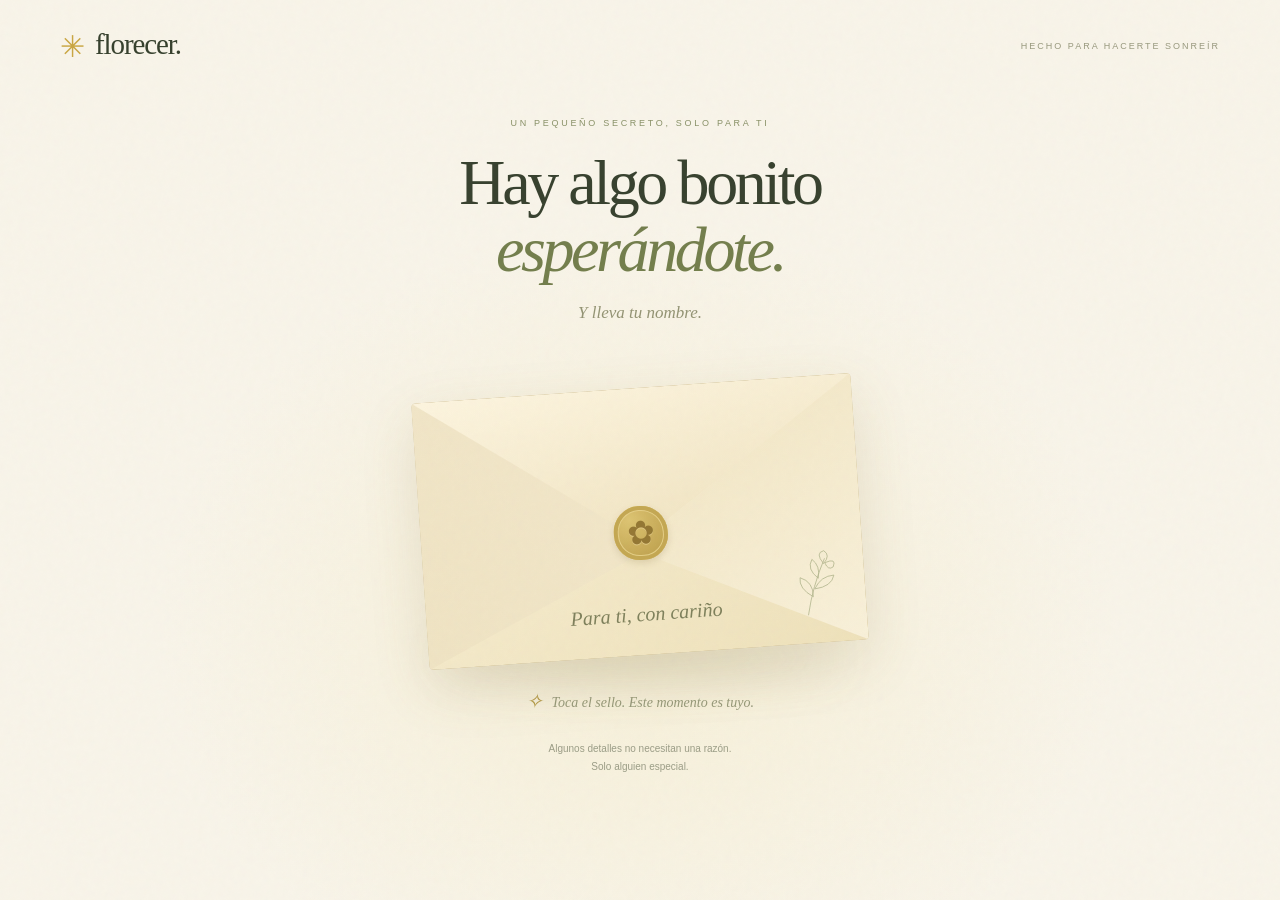
==== regalo-ejemplo.html @ d20fc28a "Add interactive 3D yellow flower gifts and standalone gift editor" ====
<!DOCTYPE html>
<html lang="es">
<head>
<meta charset="utf-8"><meta name="viewport" content="width=device-width,initial-scale=1"><meta name="theme-color" content="#f8f4e9">
<meta name="description" content="Un ramo de flores amarillas que guarda palabras para ti.">
<title>Un jardín solo para ti · florecer.</title>
<style>:root{--paper:#f8f4e9;--ink:#37412e;--muted:#7c816a;--olive:#737e4c;--line:#dedfca;--gold:#d2ad4f;--serif:Georgia,'Times New Roman',serif}*{box-sizing:border-box}body{margin:0;color:var(--ink);background:var(--paper);font-family:'Segoe UI',Arial,sans-serif;-webkit-font-smoothing:antialiased;overflow-x:clip}button,input,textarea{font:inherit}button{cursor:pointer;color:inherit}button:focus-visible,canvas:focus-visible{outline:2px solid #a88324;outline-offset:6px}button{touch-action:manipulation}button:disabled{cursor:default}[hidden]{display:none!important}::selection{background:#f1d995}body::before{content:"";position:fixed;inset:0;opacity:.13;pointer-events:none;z-index:6;background-image:url("data:image/svg+xml,%3Csvg viewBox='0 0 180 180' xmlns='http://www.w3.org/2000/svg'%3E%3Cfilter id='n'%3E%3CfeTurbulence type='fractalNoise' baseFrequency='.72' numOctaves='3' stitchTiles='stitch'/%3E%3C/filter%3E%3Cpath fill='%23998e62' filter='url(%23n)' opacity='.2' d='M0 0h180v180H0z'/%3E%3C/svg%3E")}.brand-bar{height:92px;max-width:1400px;padding:0 60px;margin:auto;display:flex;justify-content:space-between;align-items:center;position:relative;z-index:8}.brand{font:29px var(--serif);letter-spacing:-1.1px}.brand>span{color:#c9a643;display:inline-block;font-size:30px;vertical-align:-3px;margin-right:5px}.brand-note{font-size:9px;color:#98997e;letter-spacing:2px}.eyebrow{font-size:9px;letter-spacing:2.7px;color:#899167;font-weight:500;margin:0 0 22px}h1{font:normal clamp(48px,5.7vw,77px)/1.04 var(--serif);letter-spacing:-3.4px;margin:0}h1 em{color:var(--olive);font-weight:400}button{transition:background .2s,transform .2s}.primary{border:1px solid #485739;border-radius:4px;background:#485739;color:#fffbed;padding:16px 24px;font-size:12px;display:inline-flex;align-items:center;justify-content:center;gap:28px;min-height:49px}.primary:hover{background:#5d6b45;transform:translateY(-2px)}.primary span{font-size:20px}.welcome{min-height:calc(100svh - 92px);text-align:center;padding:26px 24px 30px;display:flex;align-items:center;flex-direction:column;background:radial-gradient(ellipse at 50% 66%,#f2e5b050,transparent 53%)}.intro-copy{position:relative;z-index:2}.welcome h1{font-size:clamp(47px,5vw,67px)}.welcome-name{font:italic 17px var(--serif);color:#939373;margin:20px 0 0;overflow-wrap:anywhere}.envelope-scene{width:min(440px,84vw);height:292px;position:relative;perspective:1400px;margin-top:40px;flex:none}.envelope{border:0;padding:0;position:absolute;inset:25px 0 0;display:block;background:transparent;text-align:center;transform:rotate(-4deg);transition:transform .9s;isolation:isolate}.envelope:hover{transform:rotate(-2deg) translateY(-5px)}.envelope-back,.envelope-front,.envelope-fold-left,.envelope-fold-right,.envelope-flap{position:absolute;inset:0;border-radius:4px;display:block}.envelope-back{background:#d9c99f;border:1px solid #d5c59c;box-shadow:0 20px 55px #7d6e3626}.envelope-front{background:linear-gradient(145deg,#f8efd5,#eee1ba);clip-path:polygon(0 0,50% 53%,100% 0,100% 100%,0 100%);z-index:4}.envelope-fold-left{background:linear-gradient(45deg,#efe3c3,#f3e8cd);clip-path:polygon(0 0,55% 58%,0 100%);z-index:5}.envelope-fold-right{background:linear-gradient(145deg,#eee0b9,#f8f0d9);clip-path:polygon(100% 0,45% 58%,100% 100%);z-index:5}.envelope-flap{background:linear-gradient(170deg,#fcf4de,#e8d8ae);clip-path:polygon(0 0,100% 0,50% 57%);transform-origin:top;transition:transform 1s cubic-bezier(.4,0,.2,1),filter 1s;z-index:7;backface-visibility:visible;filter:drop-shadow(0 3px 1px #72653f24)}.wax-seal{position:absolute;left:calc(50% - 27px);top:calc(53% - 24px);width:54px;height:54px;border-radius:48% 50% 46% 48%;background:radial-gradient(circle at 30% 25%,#ddc472,#b89945);box-shadow:0 3px 7px #816f3c33,inset 0 0 0 4px #c4a752,inset 0 0 0 5px #e4ce85;display:grid;place-items:center;z-index:8;transition:opacity .35s,transform .6s}.wax-seal span{font-size:33px;color:#947733;text-shadow:0 1px #e0c883}.envelope-to{position:absolute;bottom:29px;left:30px;right:30px;font:italic 20px var(--serif);color:#7e805b;z-index:6;overflow-wrap:anywhere}.envelope-sprig{position:absolute;bottom:21px;right:24px;width:53px;transform:rotate(14deg);z-index:6;opacity:.55;pointer-events:none}.envelope-letter{position:absolute;top:12px;left:7%;width:86%;height:90%;background:#fffdf4;box-shadow:0 0 8px #66532f13;border:1px solid #e6debc;padding:28px 15px;display:flex;flex-direction:column;align-items:center;justify-content:center;z-index:2;transition:transform 1.1s .45s cubic-bezier(.3,.1,.2,1)}.letter-sprig{font-size:28px;color:#ccb457;margin-bottom:12px}.letter-teaser{font:italic 23px/1.3 var(--serif);color:#77834e}.letter-teaser-sign{font-size:10px;letter-spacing:.8px;color:#9c9a7d;margin-top:14px}.envelope-shadow{position:absolute;bottom:-20px;left:5%;width:90%;height:35px;background:#8b76452b;filter:blur(24px);border-radius:50%}.envelope-instruction{font:italic 14px var(--serif);color:#979a7a;margin-top:34px}.tiny-star{color:#b39842;font-size:20px;vertical-align:-1px;margin-right:5px}.welcome-foot{font-size:10px;line-height:1.8;color:#9b9d86;margin:27px 0 0}.envelope-scene.is-open .envelope{transform:rotate(0) translateY(24px);cursor:default}.envelope-scene.is-open .envelope-flap{transform:rotateX(180deg);filter:brightness(.97);z-index:1}.envelope-scene.is-open .wax-seal{opacity:0;transform:scale(1.4) rotate(25deg)}.envelope-scene.is-open .envelope-letter{transform:translateY(-125px)}.envelope-scene.is-open .envelope-to{opacity:.65}.reveal-button{margin-top:34px;animation:arrive .6s both}.welcome.leaving{animation:leave .7s both;pointer-events:none}.garden{max-width:1360px;padding:18px 60px 0;margin:auto;animation:arrive 1.2s both}.garden-heading{display:flex;align-items:flex-end;justify-content:space-between;gap:25px}.garden-heading h1{font-size:clamp(46px,4.4vw,64px)}.garden-heading .eyebrow{margin-bottom:17px}.garden-subtitle{font:italic 16px/1.7 var(--serif);color:#8e9376;max-width:250px;margin:0 35px 5px 0}.garden-layout{display:grid;grid-template-columns:1.2fr 1fr;align-items:center;gap:42px;margin-top:2px}.bouquet-panel{position:relative;min-width:0}.scene{position:relative;width:100%;height:590px;margin-top:-6px}.scene canvas{width:100%;height:100%;display:block;cursor:grab;touch-action:pan-y;position:relative;z-index:2}.scene canvas:active{cursor:grabbing}.scene-aura{position:absolute;inset:8% -10% 22%;background:radial-gradient(ellipse,#f1df9950,transparent 69%);pointer-events:none}.scene-spark{position:absolute;color:#c0ae66;pointer-events:none;font-size:23px}.spark-a{left:4%;top:28%}.spark-b{right:4%;top:65%;font-size:17px}.scene-controls{display:flex;justify-content:center;align-items:center;gap:14px;position:relative;z-index:3;margin-top:-24px}.scene-controls button{background:#f9f7ed;border:1px solid #dcdfcc;border-radius:50%;width:36px;height:36px;font:19px var(--serif)}.scene-controls button:hover{background:#eee8cf}.scene-controls span{font-size:10px;letter-spacing:.3px;color:#7b8566}.flower-picker{display:flex;justify-content:center;gap:8px;margin:22px 0 0;flex-wrap:wrap}.flower-choice{width:34px;height:34px;background:transparent;border:1px solid #d7daca;border-radius:50%;font:italic 13px var(--serif);position:relative}.flower-choice:hover,.flower-choice.selected{background:#e5d690;border-color:#bda24c;color:#4d5533;transform:translateY(-3px)}.flower-choice.found::after{content:"";position:absolute;bottom:-6px;left:calc(50% - 2px);width:4px;height:4px;background:#95a26b;border-radius:50%}.picker-caption{text-align:center;color:#92977d;font-size:10px;margin:17px 0 0;min-height:14px}.message-column{max-width:475px;padding-top:16px;position:relative}.message-card{background:#fffdf5;border:1px solid #e3dfc9;border-radius:2px;padding:37px 36px 27px;box-shadow:0 16px 45px #7b704b09;position:relative;transform:rotate(1deg);min-height:360px}.message-card::before{content:"";position:absolute;width:82px;height:23px;left:calc(50% - 41px);top:-12px;transform:rotate(-5deg);background:#e8dca48a}.message-card.changing{animation:card-in .5s}.card-corner{position:absolute;right:22px;top:21px;color:#c8b96b;font-size:23px}.card-category{font-size:8px;letter-spacing:1.8px;color:#9b9c79;margin:0 23px 22px 0}.message-card h2{font:normal 35px/1.15 var(--serif);letter-spacing:-1.2px;margin:0 0 24px;color:#657347;overflow-wrap:anywhere}.card-message{font:16px/1.85 var(--serif);color:#74785f;white-space:pre-wrap;overflow-wrap:anywhere;margin:0}.card-signature{font:italic 21px var(--serif);color:#89935d;margin:23px 0 0;overflow-wrap:anywhere}.card-bottom{display:flex;align-items:center;gap:11px;border-top:1px solid #e8e6d5;padding-top:17px;margin-top:24px;font-size:9px;letter-spacing:.3px;color:#999c81}.mini-flower{font-size:24px;color:#c4a952}.letter-link{border:0;border-bottom:1px solid #c4c9b0;background:transparent;color:#859071;padding:5px 0;font-size:10px;margin-top:22px}.completion{display:flex;gap:14px;align-items:center;margin-top:23px;color:#8c956d;animation:arrive .6s}.completion>span{font:36px var(--serif);color:#c4ac65}.completion p{font:italic 16px/1.5 var(--serif);margin:0}.completion strong{font-weight:400}.garden-footer{margin-top:40px;border-top:1px solid var(--line);padding:24px 0;display:flex;justify-content:space-between;gap:18px;font-size:10px;color:#92977c}.garden-footer button{padding:0;border:0;background:transparent;font-size:10px;color:#808c69}.scene-fallback{position:absolute;inset:0;display:flex;align-items:center;justify-content:center;flex-direction:column;text-align:center;color:#859066;gap:20px;font:italic 19px/1.6 var(--serif)}.scene-fallback>span{font-size:65px;letter-spacing:-15px}.petal-layer{position:fixed;inset:0;pointer-events:none;z-index:20;overflow:hidden}.falling-petal{position:absolute;left:var(--x);top:-30px;width:var(--s);height:calc(var(--s)*1.7);background:var(--color);border-radius:65% 15% 60% 20%;animation:fall var(--t) var(--delay) linear both}.no-js{background:#efe0a5;padding:20px;text-align:center}
@keyframes arrive{from{opacity:0;transform:translateY(18px)}to{opacity:1;transform:translateY(0)}}@keyframes leave{to{opacity:0;transform:translateY(-25px)}}@keyframes card-in{from{opacity:.4;transform:rotate(-1deg) translateY(8px)}to{opacity:1;transform:rotate(1deg)}}@keyframes fall{0%{opacity:0;transform:translate(0,-30px) rotate(0)}10%{opacity:.8}90%{opacity:.7}100%{opacity:0;transform:translate(var(--dx),110vh) rotate(630deg)}}
@media(min-width:1500px){.garden{padding-top:36px}.scene{height:660px}.welcome{padding-top:55px}.envelope-scene{margin-top:55px}}
@media(max-width:1000px){.brand-bar{padding:0 32px}.garden{padding:20px 32px 0}.garden-layout{gap:20px;grid-template-columns:1.1fr 1fr}.message-card{padding:31px 25px 24px}.scene{height:540px}.garden-subtitle{margin-right:0}.message-card h2{font-size:31px}.scene-controls{gap:8px}.scene-controls span{font-size:9px}}
@media(max-width:760px){.brand-bar{height:78px;padding:0 24px}.brand{font-size:26px}.brand-note{font-size:7px;letter-spacing:1.5px;max-width:100px;text-align:right;line-height:1.8}.welcome{padding:31px 20px 26px;min-height:calc(100svh - 78px)}.welcome h1{font-size:53px;letter-spacing:-2.7px}.welcome .eyebrow{font-size:8px;letter-spacing:1.7px}.welcome-name{font-size:16px}.envelope-scene{margin-top:44px;height:240px;width:min(380px,86vw)}.envelope-letter{padding:15px 12px}.letter-teaser{font-size:21px}.envelope-to{font-size:17px;bottom:24px}.envelope-sprig{width:42px;right:16px}.envelope-scene.is-open .envelope-letter{transform:translateY(-105px)}.welcome-foot{font-size:9px}.envelope-instruction{font-size:12px}.garden{padding:16px 21px 0}.garden-heading{display:block;text-align:center}.garden-heading h1{font-size:49px;letter-spacing:-2.5px}.garden-heading .eyebrow{font-size:8px;letter-spacing:2px;margin-bottom:16px}.garden-subtitle{font-size:13px;line-height:1.7;max-width:none;margin:17px 0 0}.garden-layout{display:flex;flex-direction:column;gap:31px}.bouquet-panel{width:100%;max-width:560px}.scene{height:500px;margin-top:-7px}.scene-controls{margin-top:-25px;gap:10px}.scene-controls span{font-size:9px}.scene-controls button{width:34px;height:34px}.flower-picker{gap:7px;margin-top:18px}.flower-choice{width:32px;height:32px}.picker-caption{font-size:9px}.message-column{padding-top:0;width:100%;max-width:500px}.message-card{min-height:0;padding:33px 27px 25px}.message-card h2{font-size:32px}.card-message{font-size:16px;line-height:1.8}.card-category{font-size:8px}.letter-link{font-size:11px}.garden-footer{margin-top:35px;flex-direction:column;align-items:center;font-size:9px;line-height:1.7;text-align:center;gap:14px}.garden-footer button{font-size:10px}.envelope-scene{flex-shrink:0}}
@media(max-width:380px){.welcome h1{font-size:45px}.envelope-scene{height:215px}.envelope-to{font-size:15px}.letter-teaser{font-size:18px}.scene{height:440px}.scene-controls{gap:6px}.scene-controls span{font-size:8px}.flower-picker{gap:5px}.flower-choice{width:29px;height:29px}.message-card{padding:31px 23px 24px}.brand-note{max-width:85px}}
.eyebrow{overflow-wrap:anywhere}.brand-bar,.garden,.welcome{overflow-x:clip}.welcome-name{transition:opacity .35s}.welcome:has(.envelope-scene.is-open) .welcome-name{opacity:0}
@media(max-width:760px){.garden-heading h1{font-size:clamp(34px,9.5vw,49px)}.welcome h1{font-size:clamp(44px,12vw,53px)}}
@media(prefers-reduced-motion:reduce){*,*::before,*::after{animation-duration:.01ms!important;animation-delay:0ms!important;transition-duration:.01ms!important;transition-delay:0ms!important;scroll-behavior:auto!important}.falling-petal{display:none}}
</style>
</head>
<body>
<noscript><p class="no-js">Este regalo necesita JavaScript para abrir su carta y sus flores. Ábrelo en tu navegador.</p></noscript>
<header class="brand-bar"><span class="brand"><span aria-hidden="true">✳</span> florecer.</span><span class="brand-note">HECHO PARA HACERTE SONREÍR</span></header>
<main>
  <section id="welcome" class="welcome" aria-labelledby="welcomeTitle">
    <div class="intro-copy"><p class="eyebrow">UN PEQUEÑO SECRETO, SOLO PARA TI</p><h1 id="welcomeTitle">Hay algo bonito<br><em>esperándote.</em></h1><p id="welcomeName" class="welcome-name">Y lleva tu nombre.</p></div>
    <div class="envelope-scene" id="envelopeScene">
      <div class="envelope-shadow"></div>
      <button class="envelope" id="openEnvelope" aria-label="Romper el sello y abrir la carta">
        <span class="envelope-back"></span>
        <span class="envelope-letter"><span class="letter-sprig" aria-hidden="true">✳</span><span class="letter-teaser">Hay personas que hacen<br>florecer lo que tocan.</span><span class="letter-teaser-sign">Tú eres una de ellas.</span></span>
        <span class="envelope-front"></span><span class="envelope-fold-left"></span><span class="envelope-fold-right"></span>
        <span class="envelope-flap"></span><span class="wax-seal"><span aria-hidden="true">✿</span></span>
        <span class="envelope-to" id="envelopeTo">Para ti, con cariño</span>
        <svg class="envelope-sprig" viewBox="0 0 100 140" aria-hidden="true"><g fill="none" stroke="#7a8851" stroke-width="1.4"><path d="M49 128Q47 73 60 17M52 92Q22 82 21 61Q47 64 52 92M52 77Q83 67 83 45Q59 51 52 77M55 56Q30 43 37 23Q55 32 55 56"/><path d="M60 27Q40 10 56 3Q71 9 60 27M62 25Q83 11 79 30Q71 39 62 25"/></g></svg>
      </button>
    </div>
    <div class="envelope-instruction" id="envelopeInstruction"><span class="tiny-star">✧</span> Toca el sello. Este momento es tuyo.</div>
    <button class="primary reveal-button" id="revealGarden" hidden>Descubrir mi ramo <span aria-hidden="true">↗</span></button>
    <p class="welcome-foot">Algunos detalles no necesitan una razón.<br>Solo alguien especial.</p>
  </section>
  <section id="garden" class="garden" hidden aria-labelledby="gardenTitle">
    <div class="garden-heading"><div><p class="eyebrow" id="gardenFor">UN JARDÍN SOLO PARA TI</p><h1 id="gardenTitle">Un poquito de sol.<br><em>Mucho cariño.</em></h1></div><p class="garden-subtitle">Ocho flores. Ocho cosas bonitas.<br>Y todas tienen algo que decirte.</p></div>
    <div class="garden-layout">
      <section class="bouquet-panel" aria-label="Tu ramo interactivo">
        <div class="scene-aura"></div><span class="scene-spark spark-a" aria-hidden="true">✧</span><span class="scene-spark spark-b" aria-hidden="true">✧</span>
        <div id="scene" class="scene"><canvas id="bouquetCanvas" tabindex="0" aria-label="Ramo en tres dimensiones. Arrastra para girar. Toca una flor para abrirla. Usa las flechas del teclado para girar y Enter para descubrir una flor."></canvas><div id="sceneFallback" class="scene-fallback" hidden><span aria-hidden="true">🌻 🌷 🌼</span><p>Tu ramo guarda ocho mensajes.<br>Abre cada flor con los botones de abajo.</p></div></div>
        <div class="scene-controls"><button id="rotateLeft" aria-label="Girar ramo a la izquierda">↶</button><span id="sceneHint">Arrastra para girar · toca una flor</span><button id="rotateRight" aria-label="Girar ramo a la derecha">↷</button><button id="resetView" aria-label="Volver a la vista inicial">⟲</button></div>
        <div class="flower-picker" id="flowerPicker" aria-label="Abrir las flores del ramo"></div>
        <p class="picker-caption" id="progressText" aria-live="polite">Cada flor es una pequeña sorpresa.</p>
      </section>
      <aside class="message-column">
        <article class="message-card" id="messageCard"><div class="card-corner" aria-hidden="true">✧</div><p class="card-category" id="cardCategory">ANTES DE QUE ABRAS LAS FLORES…</p><h2 id="cardTitle" tabindex="-1">Qué bonito que existas.</h2><p class="card-message" id="cardMessage"></p><p class="card-signature" id="cardSignature"></p><div class="card-bottom"><span class="mini-flower" id="cardIcon" aria-hidden="true">✿</span><span id="cardFoot">Un ramo que no se marchita.</span></div></article>
        <button class="letter-link" id="readLetter">↗ Volver a mi dedicatoria</button>
        <div id="completion" class="completion" hidden><span aria-hidden="true">♡</span><p>Las encontraste todas.<br><strong>Ahora lleva contigo todo este cariño.</strong></p></div>
      </aside>
    </div>
    <footer class="garden-footer"><span>Las flores se quedan aquí. El cariño va contigo.</span><button id="replayGift">Volver a abrir mi regalo ↗</button></footer>
  </section>
</main>
<div id="petals" class="petal-layer" aria-hidden="true"></div>
<script type="application/json" id="giftConfig">{"name": "", "from": "Con todo mi cariño ♡", "message": "Te regalo estas flores amarillas para recordarte algo sencillo: el mundo es más bonito contigo en él.\n\nOjalá la vida te devuelva, en momentos felices, toda la luz que compartes. Que te sobren los abrazos sinceros y las razones para ilusionarte.\n\nCada flor guarda algo que quiero decirte. Tócalas, ábrelas y quédate un ratito en este pequeño jardín. Es solo tuyo.", "notes": [{"title": "Eres un poquito de sol.", "message": "Hay personas que llegan y hacen que un día cualquiera se sienta especial. Tú tienes esa forma tan bonita de iluminarlo todo, incluso sin darte cuenta."}, {"title": "Mereces cosas bonitas.", "message": "Un amor que te cuide, amistades que te abracen y días que te hagan sonreír. Ojalá nunca te conformes con menos cariño del que mereces."}, {"title": "Florece a tu ritmo.", "message": "No tienes que tener todas las respuestas hoy. Date tiempo, cuídate mucho y recuerda: hasta las flores más bonitas necesitan sus días de lluvia."}, {"title": "Me encanta que seas tú.", "message": "Tu risa, tus ocurrencias, tu manera de mirar el mundo. Hay detalles tuyos que hacen de ti alguien imposible de repetir. No los cambies."}, {"title": "Que te sobren los motivos.", "message": "Para reír hasta que te duela la barriga. Para celebrar una buena noticia. Para volver a empezar. Para sentir que la vida también sabe ser dulce contigo."}, {"title": "Tus sueños también florecerán.", "message": "Ojalá vayas encontrando el camino hacia todo eso que te emociona. Y cuando dudes, recuerda que dentro de ti hay mucho más de lo que a veces alcanzas a ver."}, {"title": "Un abrazo, en forma de flor.", "message": "Para esos días en los que necesitas un poquito de calma: aquí hay alguien que se alegra de que existas. Respira. No tienes que poder con todo a la vez."}, {"title": "Qué bonito coincidir contigo.", "message": "Entre tantas personas y tantos caminos, la vida tuvo el detalle de ponerte en el mío. Estas flores son una pequeña manera de decirte cuánto lo agradezco."}]}</script>
<script id="three-engine">/* Three.js r160.1 · MIT License
The MIT License

Copyright © 2010-2023 three.js authors

Permission is hereby granted, free of charge, to any person obtaining a copy
of this software and associated documentation files (the "Software"), to deal
in the Software without restriction, including without limitation the rights
to use, copy, modify, merge, publish, distribute, sublicense, and/or sell
copies of the Software, and to permit persons to whom the Software is
furnished to do so, subject to the following conditions:

The above copyright notice and this permission notice shall be included in
all copies or substantial portions of the Software.

THE SOFTWARE IS PROVIDED "AS IS", WITHOUT WARRANTY OF ANY KIND, EXPRESS OR
IMPLIED, INCLUDING BUT NOT LIMITED TO THE WARRANTIES OF MERCHANTABILITY,
FITNESS FOR A PARTICULAR PURPOSE AND NONINFRINGEMENT. IN NO EVENT SHALL THE
AUTHORS OR COPYRIGHT HOLDERS BE LIABLE FOR ANY CLAIM, DAMAGES OR OTHER
LIABILITY, WHETHER IN AN ACTION OF CONTRACT, TORT OR OTHERWISE, ARISING FROM,
OUT OF OR IN CONNECTION WITH THE SOFTWARE OR THE USE OR OTHER DEALINGS IN
THE SOFTWARE.

*/
console.warn('Scripts "build/three.js" and "build/three.min.js" are deprecated with r150+, and will be removed with r160. Please use ES Modules or alternatives: https://threejs.org/docs/index.html#manual/en/introduction/Installation'),
/**
 * @license
 * Copyright 2010-2023 Three.js Authors
 * SPDX-License-Identifier: MIT
 */
function(t,e){"object"==typeof exports&&"undefined"!=typeof module?e(exports):"function"==typeof define&&define.amd?define(["exports"],e):e((t="undefined"!=typeof globalThis?globalThis:t||self).THREE={})}(this,(function(t){"use strict";const e="160",n=1,i=2,r=3,s=0,a=1,o=100,l=204,c=205,h=0,u=1,d=2,p=0,m=1,f=2,g=3,_=4,v=5,x=6,y="attached",M="detached",S=300,b=301,T=302,E=303,w=304,A=306,R=1e3,C=1001,L=1002,P=1003,I=1004,U=1005,D=1006,N=1007,O=1008,F=1009,B=1012,z=1013,G=1014,H=1015,V=1016,k=1017,W=1018,X=1020,j=1023,q=1026,Y=1027,Z=1029,J=1031,K=1033,$=33776,Q=33777,tt=33778,et=33779,nt=35840,it=35841,rt=35842,st=35843,at=36196,ot=37492,lt=37496,ct=37808,ht=37809,ut=37810,dt=37811,pt=37812,mt=37813,ft=37814,gt=37815,_t=37816,vt=37817,xt=37818,yt=37819,Mt=37820,St=37821,bt=36492,Tt=36494,Et=36495,wt=36284,At=36285,Rt=36286,Ct=2300,Lt=2301,Pt=2302,It=2400,Ut=2401,Dt=2402,Nt=2500,Ot=2501,Ft=3e3,Bt=3001,zt="",Gt="srgb",Ht="srgb-linear",Vt="display-p3",kt="display-p3-linear",Wt="linear",Xt="srgb",jt="rec709",qt="p3",Yt=7680,Zt=35044,Jt="300 es",Kt=1035,$t=2e3,Qt=2001;class te{addEventListener(t,e){void 0===this._listeners&&(this._listeners={});const n=this._listeners;void 0===n[t]&&(n[t]=[]),-1===n[t].indexOf(e)&&n[t].push(e)}hasEventListener(t,e){if(void 0===this._listeners)return!1;const n=this._listeners;return void 0!==n[t]&&-1!==n[t].indexOf(e)}removeEventListener(t,e){if(void 0===this._listeners)return;const n=this._listeners[t];if(void 0!==n){const t=n.indexOf(e);-1!==t&&n.splice(t,1)}}dispatchEvent(t){if(void 0===this._listeners)return;const e=this._listeners[t.type];if(void 0!==e){t.target=this;const n=e.slice(0);for(let e=0,i=n.length;e<i;e++)n[e].call(this,t);t.target=null}}}const ee=["00","01","02","03","04","05","06","07","08","09","0a","0b","0c","0d","0e","0f","10","11","12","13","14","15","16","17","18","19","1a","1b","1c","1d","1e","1f","20","21","22","23","24","25","26","27","28","29","2a","2b","2c","2d","2e","2f","30","31","32","33","34","35","36","37","38","39","3a","3b","3c","3d","3e","3f","40","41","42","43","44","45","46","47","48","49","4a","4b","4c","4d","4e","4f","50","51","52","53","54","55","56","57","58","59","5a","5b","5c","5d","5e","5f","60","61","62","63","64","65","66","67","68","69","6a","6b","6c","6d","6e","6f","70","71","72","73","74","75","76","77","78","79","7a","7b","7c","7d","7e","7f","80","81","82","83","84","85","86","87","88","89","8a","8b","8c","8d","8e","8f","90","91","92","93","94","95","96","97","98","99","9a","9b","9c","9d","9e","9f","a0","a1","a2","a3","a4","a5","a6","a7","a8","a9","aa","ab","ac","ad","ae","af","b0","b1","b2","b3","b4","b5","b6","b7","b8","b9","ba","bb","bc","bd","be","bf","c0","c1","c2","c3","c4","c5","c6","c7","c8","c9","ca","cb","cc","cd","ce","cf","d0","d1","d2","d3","d4","d5","d6","d7","d8","d9","da","db","dc","dd","de","df","e0","e1","e2","e3","e4","e5","e6","e7","e8","e9","ea","eb","ec","ed","ee","ef","f0","f1","f2","f3","f4","f5","f6","f7","f8","f9","fa","fb","fc","fd","fe","ff"];let ne=1234567;const ie=Math.PI/180,re=180/Math.PI;function se(){const t=4294967295*Math.random()|0,e=4294967295*Math.random()|0,n=4294967295*Math.random()|0,i=4294967295*Math.random()|0;return(ee[255&t]+ee[t>>8&255]+ee[t>>16&255]+ee[t>>24&255]+"-"+ee[255&e]+ee[e>>8&255]+"-"+ee[e>>16&15|64]+ee[e>>24&255]+"-"+ee[63&n|128]+ee[n>>8&255]+"-"+ee[n>>16&255]+ee[n>>24&255]+ee[255&i]+ee[i>>8&255]+ee[i>>16&255]+ee[i>>24&255]).toLowerCase()}function ae(t,e,n){return Math.max(e,Math.min(n,t))}function oe(t,e){return(t%e+e)%e}function le(t,e,n){return(1-n)*t+n*e}function ce(t){return 0==(t&t-1)&&0!==t}function he(t){return Math.pow(2,Math.floor(Math.log(t)/Math.LN2))}function ue(t,e){switch(e.constructor){case Float32Array:return t;case Uint32Array:return t/4294967295;case Uint16Array:return t/65535;case Uint8Array:return t/255;case Int32Array:return Math.max(t/2147483647,-1);case Int16Array:return Math.max(t/32767,-1);case Int8Array:return Math.max(t/127,-1);default:throw new Error("Invalid component type.")}}function de(t,e){switch(e.constructor){case Float32Array:return t;case Uint32Array:return Math.round(4294967295*t);case Uint16Array:return Math.round(65535*t);case Uint8Array:return Math.round(255*t);case Int32Array:return Math.round(2147483647*t);case Int16Array:return Math.round(32767*t);case Int8Array:return Math.round(127*t);default:throw new Error("Invalid component type.")}}const pe={DEG2RAD:ie,RAD2DEG:re,generateUUID:se,clamp:ae,euclideanModulo:oe,mapLinear:function(t,e,n,i,r){return i+(t-e)*(r-i)/(n-e)},inverseLerp:function(t,e,n){return t!==e?(n-t)/(e-t):0},lerp:le,damp:function(t,e,n,i){return le(t,e,1-Math.exp(-n*i))},pingpong:function(t,e=1){return e-Math.abs(oe(t,2*e)-e)},smoothstep:function(t,e,n){return t<=e?0:t>=n?1:(t=(t-e)/(n-e))*t*(3-2*t)},smootherstep:function(t,e,n){return t<=e?0:t>=n?1:(t=(t-e)/(n-e))*t*t*(t*(6*t-15)+10)},randInt:function(t,e){return t+Math.floor(Math.random()*(e-t+1))},randFloat:function(t,e){return t+Math.random()*(e-t)},randFloatSpread:function(t){return t*(.5-Math.random())},seededRandom:function(t){void 0!==t&&(ne=t);let e=ne+=1831565813;return e=Math.imul(e^e>>>15,1|e),e^=e+Math.imul(e^e>>>7,61|e),((e^e>>>14)>>>0)/4294967296},degToRad:function(t){return t*ie},radToDeg:function(t){return t*re},isPowerOfTwo:ce,ceilPowerOfTwo:function(t){return Math.pow(2,Math.ceil(Math.log(t)/Math.LN2))},floorPowerOfTwo:he,setQuaternionFromProperEuler:function(t,e,n,i,r){const s=Math.cos,a=Math.sin,o=s(n/2),l=a(n/2),c=s((e+i)/2),h=a((e+i)/2),u=s((e-i)/2),d=a((e-i)/2),p=s((i-e)/2),m=a((i-e)/2);switch(r){case"XYX":t.set(o*h,l*u,l*d,o*c);break;case"YZY":t.set(l*d,o*h,l*u,o*c);break;case"ZXZ":t.set(l*u,l*d,o*h,o*c);break;case"XZX":t.set(o*h,l*m,l*p,o*c);break;case"YXY":t.set(l*p,o*h,l*m,o*c);break;case"ZYZ":t.set(l*m,l*p,o*h,o*c);break;default:console.warn("THREE.MathUtils: .setQuaternionFromProperEuler() encountered an unknown order: "+r)}},normalize:de,denormalize:ue};class me{constructor(t=0,e=0){me.prototype.isVector2=!0,this.x=t,this.y=e}get width(){return this.x}set width(t){this.x=t}get height(){return this.y}set height(t){this.y=t}set(t,e){return this.x=t,this.y=e,this}setScalar(t){return this.x=t,this.y=t,this}setX(t){return this.x=t,this}setY(t){return this.y=t,this}setComponent(t,e){switch(t){case 0:this.x=e;break;case 1:this.y=e;break;default:throw new Error("index is out of range: "+t)}return this}getComponent(t){switch(t){case 0:return this.x;case 1:return this.y;default:throw new Error("index is out of range: "+t)}}clone(){return new this.constructor(this.x,this.y)}copy(t){return this.x=t.x,this.y=t.y,this}add(t){return this.x+=t.x,this.y+=t.y,this}addScalar(t){return this.x+=t,this.y+=t,this}addVectors(t,e){return this.x=t.x+e.x,this.y=t.y+e.y,this}addScaledVector(t,e){return this.x+=t.x*e,this.y+=t.y*e,this}sub(t){return this.x-=t.x,this.y-=t.y,this}subScalar(t){return this.x-=t,this.y-=t,this}subVectors(t,e){return this.x=t.x-e.x,this.y=t.y-e.y,this}multiply(t){return this.x*=t.x,this.y*=t.y,this}multiplyScalar(t){return this.x*=t,this.y*=t,this}divide(t){return this.x/=t.x,this.y/=t.y,this}divideScalar(t){return this.multiplyScalar(1/t)}applyMatrix3(t){const e=this.x,n=this.y,i=t.elements;return this.x=i[0]*e+i[3]*n+i[6],this.y=i[1]*e+i[4]*n+i[7],this}min(t){return this.x=Math.min(this.x,t.x),this.y=Math.min(this.y,t.y),this}max(t){return this.x=Math.max(this.x,t.x),this.y=Math.max(this.y,t.y),this}clamp(t,e){return this.x=Math.max(t.x,Math.min(e.x,this.x)),this.y=Math.max(t.y,Math.min(e.y,this.y)),this}clampScalar(t,e){return this.x=Math.max(t,Math.min(e,this.x)),this.y=Math.max(t,Math.min(e,this.y)),this}clampLength(t,e){const n=this.length();return this.divideScalar(n||1).multiplyScalar(Math.max(t,Math.min(e,n)))}floor(){return this.x=Math.floor(this.x),this.y=Math.floor(this.y),this}ceil(){return this.x=Math.ceil(this.x),this.y=Math.ceil(this.y),this}round(){return this.x=Math.round(this.x),this.y=Math.round(this.y),this}roundToZero(){return this.x=Math.trunc(this.x),this.y=Math.trunc(this.y),this}negate(){return this.x=-this.x,this.y=-this.y,this}dot(t){return this.x*t.x+this.y*t.y}cross(t){return this.x*t.y-this.y*t.x}lengthSq(){return this.x*this.x+this.y*this.y}length(){return Math.sqrt(this.x*this.x+this.y*this.y)}manhattanLength(){return Math.abs(this.x)+Math.abs(this.y)}normalize(){return this.divideScalar(this.length()||1)}angle(){return Math.atan2(-this.y,-this.x)+Math.PI}angleTo(t){const e=Math.sqrt(this.lengthSq()*t.lengthSq());if(0===e)return Math.PI/2;const n=this.dot(t)/e;return Math.acos(ae(n,-1,1))}distanceTo(t){return Math.sqrt(this.distanceToSquared(t))}distanceToSquared(t){const e=this.x-t.x,n=this.y-t.y;return e*e+n*n}manhattanDistanceTo(t){return Math.abs(this.x-t.x)+Math.abs(this.y-t.y)}setLength(t){return this.normalize().multiplyScalar(t)}lerp(t,e){return this.x+=(t.x-this.x)*e,this.y+=(t.y-this.y)*e,this}lerpVectors(t,e,n){return this.x=t.x+(e.x-t.x)*n,this.y=t.y+(e.y-t.y)*n,this}equals(t){return t.x===this.x&&t.y===this.y}fromArray(t,e=0){return this.x=t[e],this.y=t[e+1],this}toArray(t=[],e=0){return t[e]=this.x,t[e+1]=this.y,t}fromBufferAttribute(t,e){return this.x=t.getX(e),this.y=t.getY(e),this}rotateAround(t,e){const n=Math.cos(e),i=Math.sin(e),r=this.x-t.x,s=this.y-t.y;return this.x=r*n-s*i+t.x,this.y=r*i+s*n+t.y,this}random(){return this.x=Math.random(),this.y=Math.random(),this}*[Symbol.iterator](){yield this.x,yield this.y}}class fe{constructor(t,e,n,i,r,s,a,o,l){fe.prototype.isMatrix3=!0,this.elements=[1,0,0,0,1,0,0,0,1],void 0!==t&&this.set(t,e,n,i,r,s,a,o,l)}set(t,e,n,i,r,s,a,o,l){const c=this.elements;return c[0]=t,c[1]=i,c[2]=a,c[3]=e,c[4]=r,c[5]=o,c[6]=n,c[7]=s,c[8]=l,this}identity(){return this.set(1,0,0,0,1,0,0,0,1),this}copy(t){const e=this.elements,n=t.elements;return e[0]=n[0],e[1]=n[1],e[2]=n[2],e[3]=n[3],e[4]=n[4],e[5]=n[5],e[6]=n[6],e[7]=n[7],e[8]=n[8],this}extractBasis(t,e,n){return t.setFromMatrix3Column(this,0),e.setFromMatrix3Column(this,1),n.setFromMatrix3Column(this,2),this}setFromMatrix4(t){const e=t.elements;return this.set(e[0],e[4],e[8],e[1],e[5],e[9],e[2],e[6],e[10]),this}multiply(t){return this.multiplyMatrices(this,t)}premultiply(t){return this.multiplyMatrices(t,this)}multiplyMatrices(t,e){const n=t.elements,i=e.elements,r=this.elements,s=n[0],a=n[3],o=n[6],l=n[1],c=n[4],h=n[7],u=n[2],d=n[5],p=n[8],m=i[0],f=i[3],g=i[6],_=i[1],v=i[4],x=i[7],y=i[2],M=i[5],S=i[8];return r[0]=s*m+a*_+o*y,r[3]=s*f+a*v+o*M,r[6]=s*g+a*x+o*S,r[1]=l*m+c*_+h*y,r[4]=l*f+c*v+h*M,r[7]=l*g+c*x+h*S,r[2]=u*m+d*_+p*y,r[5]=u*f+d*v+p*M,r[8]=u*g+d*x+p*S,this}multiplyScalar(t){const e=this.elements;return e[0]*=t,e[3]*=t,e[6]*=t,e[1]*=t,e[4]*=t,e[7]*=t,e[2]*=t,e[5]*=t,e[8]*=t,this}determinant(){const t=this.elements,e=t[0],n=t[1],i=t[2],r=t[3],s=t[4],a=t[5],o=t[6],l=t[7],c=t[8];return e*s*c-e*a*l-n*r*c+n*a*o+i*r*l-i*s*o}invert(){const t=this.elements,e=t[0],n=t[1],i=t[2],r=t[3],s=t[4],a=t[5],o=t[6],l=t[7],c=t[8],h=c*s-a*l,u=a*o-c*r,d=l*r-s*o,p=e*h+n*u+i*d;if(0===p)return this.set(0,0,0,0,0,0,0,0,0);const m=1/p;return t[0]=h*m,t[1]=(i*l-c*n)*m,t[2]=(a*n-i*s)*m,t[3]=u*m,t[4]=(c*e-i*o)*m,t[5]=(i*r-a*e)*m,t[6]=d*m,t[7]=(n*o-l*e)*m,t[8]=(s*e-n*r)*m,this}transpose(){let t;const e=this.elements;return t=e[1],e[1]=e[3],e[3]=t,t=e[2],e[2]=e[6],e[6]=t,t=e[5],e[5]=e[7],e[7]=t,this}getNormalMatrix(t){return this.setFromMatrix4(t).invert().transpose()}transposeIntoArray(t){const e=this.elements;return t[0]=e[0],t[1]=e[3],t[2]=e[6],t[3]=e[1],t[4]=e[4],t[5]=e[7],t[6]=e[2],t[7]=e[5],t[8]=e[8],this}setUvTransform(t,e,n,i,r,s,a){const o=Math.cos(r),l=Math.sin(r);return this.set(n*o,n*l,-n*(o*s+l*a)+s+t,-i*l,i*o,-i*(-l*s+o*a)+a+e,0,0,1),this}scale(t,e){return this.premultiply(ge.makeScale(t,e)),this}rotate(t){return this.premultiply(ge.makeRotation(-t)),this}translate(t,e){return this.premultiply(ge.makeTranslation(t,e)),this}makeTranslation(t,e){return t.isVector2?this.set(1,0,t.x,0,1,t.y,0,0,1):this.set(1,0,t,0,1,e,0,0,1),this}makeRotation(t){const e=Math.cos(t),n=Math.sin(t);return this.set(e,-n,0,n,e,0,0,0,1),this}makeScale(t,e){return this.set(t,0,0,0,e,0,0,0,1),this}equals(t){const e=this.elements,n=t.elements;for(let t=0;t<9;t++)if(e[t]!==n[t])return!1;return!0}fromArray(t,e=0){for(let n=0;n<9;n++)this.elements[n]=t[n+e];return this}toArray(t=[],e=0){const n=this.elements;return t[e]=n[0],t[e+1]=n[1],t[e+2]=n[2],t[e+3]=n[3],t[e+4]=n[4],t[e+5]=n[5],t[e+6]=n[6],t[e+7]=n[7],t[e+8]=n[8],t}clone(){return(new this.constructor).fromArray(this.elements)}}const ge=new fe;function _e(t){for(let e=t.length-1;e>=0;--e)if(t[e]>=65535)return!0;return!1}const ve={Int8Array:Int8Array,Uint8Array:Uint8Array,Uint8ClampedArray:Uint8ClampedArray,Int16Array:Int16Array,Uint16Array:Uint16Array,Int32Array:Int32Array,Uint32Array:Uint32Array,Float32Array:Float32Array,Float64Array:Float64Array};function xe(t,e){return new ve[t](e)}function ye(t){return document.createElementNS("http://www.w3.org/1999/xhtml",t)}function Me(){const t=ye("canvas");return t.style.display="block",t}const Se={};function be(t){t in Se||(Se[t]=!0,console.warn(t))}const Te=(new fe).set(.8224621,.177538,0,.0331941,.9668058,0,.0170827,.0723974,.9105199),Ee=(new fe).set(1.2249401,-.2249404,0,-.0420569,1.0420571,0,-.0196376,-.0786361,1.0982735),we={[Ht]:{transfer:Wt,primaries:jt,toReference:t=>t,fromReference:t=>t},[Gt]:{transfer:Xt,primaries:jt,toReference:t=>t.convertSRGBToLinear(),fromReference:t=>t.convertLinearToSRGB()},[kt]:{transfer:Wt,primaries:qt,toReference:t=>t.applyMatrix3(Ee),fromReference:t=>t.applyMatrix3(Te)},[Vt]:{transfer:Xt,primaries:qt,toReference:t=>t.convertSRGBToLinear().applyMatrix3(Ee),fromReference:t=>t.applyMatrix3(Te).convertLinearToSRGB()}},Ae=new Set([Ht,kt]),Re={enabled:!0,_workingColorSpace:Ht,get workingColorSpace(){return this._workingColorSpace},set workingColorSpace(t){if(!Ae.has(t))throw new Error(`Unsupported working color space, "${t}".`);this._workingColorSpace=t},convert:function(t,e,n){if(!1===this.enabled||e===n||!e||!n)return t;const i=we[e].toReference;return(0,we[n].fromReference)(i(t))},fromWorkingColorSpace:function(t,e){return this.convert(t,this._workingColorSpace,e)},toWorkingColorSpace:function(t,e){return this.convert(t,e,this._workingColorSpace)},getPrimaries:function(t){return we[t].primaries},getTransfer:function(t){return t===zt?Wt:we[t].transfer}};function Ce(t){return t<.04045?.0773993808*t:Math.pow(.9478672986*t+.0521327014,2.4)}function Le(t){return t<.0031308?12.92*t:1.055*Math.pow(t,.41666)-.055}let Pe;class Ie{static getDataURL(t){if(/^data:/i.test(t.src))return t.src;if("undefined"==typeof HTMLCanvasElement)return t.src;let e;if(t instanceof HTMLCanvasElement)e=t;else{void 0===Pe&&(Pe=ye("canvas")),Pe.width=t.width,Pe.height=t.height;const n=Pe.getContext("2d");t instanceof ImageData?n.putImageData(t,0,0):n.drawImage(t,0,0,t.width,t.height),e=Pe}return e.width>2048||e.height>2048?(console.warn("THREE.ImageUtils.getDataURL: Image converted to jpg for performance reasons",t),e.toDataURL("image/jpeg",.6)):e.toDataURL("image/png")}static sRGBToLinear(t){if("undefined"!=typeof HTMLImageElement&&t instanceof HTMLImageElement||"undefined"!=typeof HTMLCanvasElement&&t instanceof HTMLCanvasElement||"undefined"!=typeof ImageBitmap&&t instanceof ImageBitmap){const e=ye("canvas");e.width=t.width,e.height=t.height;const n=e.getContext("2d");n.drawImage(t,0,0,t.width,t.height);const i=n.getImageData(0,0,t.width,t.height),r=i.data;for(let t=0;t<r.length;t++)r[t]=255*Ce(r[t]/255);return n.putImageData(i,0,0),e}if(t.data){const e=t.data.slice(0);for(let t=0;t<e.length;t++)e instanceof Uint8Array||e instanceof Uint8ClampedArray?e[t]=Math.floor(255*Ce(e[t]/255)):e[t]=Ce(e[t]);return{data:e,width:t.width,height:t.height}}return console.warn("THREE.ImageUtils.sRGBToLinear(): Unsupported image type. No color space conversion applied."),t}}let Ue=0;class De{constructor(t=null){this.isSource=!0,Object.defineProperty(this,"id",{value:Ue++}),this.uuid=se(),this.data=t,this.version=0}set needsUpdate(t){!0===t&&this.version++}toJSON(t){const e=void 0===t||"string"==typeof t;if(!e&&void 0!==t.images[this.uuid])return t.images[this.uuid];const n={uuid:this.uuid,url:""},i=this.data;if(null!==i){let t;if(Array.isArray(i)){t=[];for(let e=0,n=i.length;e<n;e++)i[e].isDataTexture?t.push(Ne(i[e].image)):t.push(Ne(i[e]))}else t=Ne(i);n.url=t}return e||(t.images[this.uuid]=n),n}}function Ne(t){return"undefined"!=typeof HTMLImageElement&&t instanceof HTMLImageElement||"undefined"!=typeof HTMLCanvasElement&&t instanceof HTMLCanvasElement||"undefined"!=typeof ImageBitmap&&t instanceof ImageBitmap?Ie.getDataURL(t):t.data?{data:Array.from(t.data),width:t.width,height:t.height,type:t.data.constructor.name}:(console.warn("THREE.Texture: Unable to serialize Texture."),{})}let Oe=0;class Fe extends te{constructor(t=Fe.DEFAULT_IMAGE,e=Fe.DEFAULT_MAPPING,n=1001,i=1001,r=1006,s=1008,a=1023,o=1009,l=Fe.DEFAULT_ANISOTROPY,c=""){super(),this.isTexture=!0,Object.defineProperty(this,"id",{value:Oe++}),this.uuid=se(),this.name="",this.source=new De(t),this.mipmaps=[],this.mapping=e,this.channel=0,this.wrapS=n,this.wrapT=i,this.magFilter=r,this.minFilter=s,this.anisotropy=l,this.format=a,this.internalFormat=null,this.type=o,this.offset=new me(0,0),this.repeat=new me(1,1),this.center=new me(0,0),this.rotation=0,this.matrixAutoUpdate=!0,this.matrix=new fe,this.generateMipmaps=!0,this.premultiplyAlpha=!1,this.flipY=!0,this.unpackAlignment=4,"string"==typeof c?this.colorSpace=c:(be("THREE.Texture: Property .encoding has been replaced by .colorSpace."),this.colorSpace=c===Bt?Gt:zt),this.userData={},this.version=0,this.onUpdate=null,this.isRenderTargetTexture=!1,this.needsPMREMUpdate=!1}get image(){return this.source.data}set image(t=null){this.source.data=t}updateMatrix(){this.matrix.setUvTransform(this.offset.x,this.offset.y,this.repeat.x,this.repeat.y,this.rotation,this.center.x,this.center.y)}clone(){return(new this.constructor).copy(this)}copy(t){return this.name=t.name,this.source=t.source,this.mipmaps=t.mipmaps.slice(0),this.mapping=t.mapping,this.channel=t.channel,this.wrapS=t.wrapS,this.wrapT=t.wrapT,this.magFilter=t.magFilter,this.minFilter=t.minFilter,this.anisotropy=t.anisotropy,this.format=t.format,this.internalFormat=t.internalFormat,this.type=t.type,this.offset.copy(t.offset),this.repeat.copy(t.repeat),this.center.copy(t.center),this.rotation=t.rotation,this.matrixAutoUpdate=t.matrixAutoUpdate,this.matrix.copy(t.matrix),this.generateMipmaps=t.generateMipmaps,this.premultiplyAlpha=t.premultiplyAlpha,this.flipY=t.flipY,this.unpackAlignment=t.unpackAlignment,this.colorSpace=t.colorSpace,this.userData=JSON.parse(JSON.stringify(t.userData)),this.needsUpdate=!0,this}toJSON(t){const e=void 0===t||"string"==typeof t;if(!e&&void 0!==t.textures[this.uuid])return t.textures[this.uuid];const n={metadata:{version:4.6,type:"Texture",generator:"Texture.toJSON"},uuid:this.uuid,name:this.name,image:this.source.toJSON(t).uuid,mapping:this.mapping,channel:this.channel,repeat:[this.repeat.x,this.repeat.y],offset:[this.offset.x,this.offset.y],center:[this.center.x,this.center.y],rotation:this.rotation,wrap:[this.wrapS,this.wrapT],format:this.format,internalFormat:this.internalFormat,type:this.type,colorSpace:this.colorSpace,minFilter:this.minFilter,magFilter:this.magFilter,anisotropy:this.anisotropy,flipY:this.flipY,generateMipmaps:this.generateMipmaps,premultiplyAlpha:this.premultiplyAlpha,unpackAlignment:this.unpackAlignment};return Object.keys(this.userData).length>0&&(n.userData=this.userData),e||(t.textures[this.uuid]=n),n}dispose(){this.dispatchEvent({type:"dispose"})}transformUv(t){if(this.mapping!==S)return t;if(t.applyMatrix3(this.matrix),t.x<0||t.x>1)switch(this.wrapS){case R:t.x=t.x-Math.floor(t.x);break;case C:t.x=t.x<0?0:1;break;case L:1===Math.abs(Math.floor(t.x)%2)?t.x=Math.ceil(t.x)-t.x:t.x=t.x-Math.floor(t.x)}if(t.y<0||t.y>1)switch(this.wrapT){case R:t.y=t.y-Math.floor(t.y);break;case C:t.y=t.y<0?0:1;break;case L:1===Math.abs(Math.floor(t.y)%2)?t.y=Math.ceil(t.y)-t.y:t.y=t.y-Math.floor(t.y)}return this.flipY&&(t.y=1-t.y),t}set needsUpdate(t){!0===t&&(this.version++,this.source.needsUpdate=!0)}get encoding(){return be("THREE.Texture: Property .encoding has been replaced by .colorSpace."),this.colorSpace===Gt?Bt:Ft}set encoding(t){be("THREE.Texture: Property .encoding has been replaced by .colorSpace."),this.colorSpace=t===Bt?Gt:zt}}Fe.DEFAULT_IMAGE=null,Fe.DEFAULT_MAPPING=S,Fe.DEFAULT_ANISOTROPY=1;class Be{constructor(t=0,e=0,n=0,i=1){Be.prototype.isVector4=!0,this.x=t,this.y=e,this.z=n,this.w=i}get width(){return this.z}set width(t){this.z=t}get height(){return this.w}set height(t){this.w=t}set(t,e,n,i){return this.x=t,this.y=e,this.z=n,this.w=i,this}setScalar(t){return this.x=t,this.y=t,this.z=t,this.w=t,this}setX(t){return this.x=t,this}setY(t){return this.y=t,this}setZ(t){return this.z=t,this}setW(t){return this.w=t,this}setComponent(t,e){switch(t){case 0:this.x=e;break;case 1:this.y=e;break;case 2:this.z=e;break;case 3:this.w=e;break;default:throw new Error("index is out of range: "+t)}return this}getComponent(t){switch(t){case 0:return this.x;case 1:return this.y;case 2:return this.z;case 3:return this.w;default:throw new Error("index is out of range: "+t)}}clone(){return new this.constructor(this.x,this.y,this.z,this.w)}copy(t){return this.x=t.x,this.y=t.y,this.z=t.z,this.w=void 0!==t.w?t.w:1,this}add(t){return this.x+=t.x,this.y+=t.y,this.z+=t.z,this.w+=t.w,this}addScalar(t){return this.x+=t,this.y+=t,this.z+=t,this.w+=t,this}addVectors(t,e){return this.x=t.x+e.x,this.y=t.y+e.y,this.z=t.z+e.z,this.w=t.w+e.w,this}addScaledVector(t,e){return this.x+=t.x*e,this.y+=t.y*e,this.z+=t.z*e,this.w+=t.w*e,this}sub(t){return this.x-=t.x,this.y-=t.y,this.z-=t.z,this.w-=t.w,this}subScalar(t){return this.x-=t,this.y-=t,this.z-=t,this.w-=t,this}subVectors(t,e){return this.x=t.x-e.x,this.y=t.y-e.y,this.z=t.z-e.z,this.w=t.w-e.w,this}multiply(t){return this.x*=t.x,this.y*=t.y,this.z*=t.z,this.w*=t.w,this}multiplyScalar(t){return this.x*=t,this.y*=t,this.z*=t,this.w*=t,this}applyMatrix4(t){const e=this.x,n=this.y,i=this.z,r=this.w,s=t.elements;return this.x=s[0]*e+s[4]*n+s[8]*i+s[12]*r,this.y=s[1]*e+s[5]*n+s[9]*i+s[13]*r,this.z=s[2]*e+s[6]*n+s[10]*i+s[14]*r,this.w=s[3]*e+s[7]*n+s[11]*i+s[15]*r,this}divideScalar(t){return this.multiplyScalar(1/t)}setAxisAngleFromQuaternion(t){this.w=2*Math.acos(t.w);const e=Math.sqrt(1-t.w*t.w);return e<1e-4?(this.x=1,this.y=0,this.z=0):(this.x=t.x/e,this.y=t.y/e,this.z=t.z/e),this}setAxisAngleFromRotationMatrix(t){let e,n,i,r;const s=.01,a=.1,o=t.elements,l=o[0],c=o[4],h=o[8],u=o[1],d=o[5],p=o[9],m=o[2],f=o[6],g=o[10];if(Math.abs(c-u)<s&&Math.abs(h-m)<s&&Math.abs(p-f)<s){if(Math.abs(c+u)<a&&Math.abs(h+m)<a&&Math.abs(p+f)<a&&Math.abs(l+d+g-3)<a)return this.set(1,0,0,0),this;e=Math.PI;const t=(l+1)/2,o=(d+1)/2,_=(g+1)/2,v=(c+u)/4,x=(h+m)/4,y=(p+f)/4;return t>o&&t>_?t<s?(n=0,i=.707106781,r=.707106781):(n=Math.sqrt(t),i=v/n,r=x/n):o>_?o<s?(n=.707106781,i=0,r=.707106781):(i=Math.sqrt(o),n=v/i,r=y/i):_<s?(n=.707106781,i=.707106781,r=0):(r=Math.sqrt(_),n=x/r,i=y/r),this.set(n,i,r,e),this}let _=Math.sqrt((f-p)*(f-p)+(h-m)*(h-m)+(u-c)*(u-c));return Math.abs(_)<.001&&(_=1),this.x=(f-p)/_,this.y=(h-m)/_,this.z=(u-c)/_,this.w=Math.acos((l+d+g-1)/2),this}min(t){return this.x=Math.min(this.x,t.x),this.y=Math.min(this.y,t.y),this.z=Math.min(this.z,t.z),this.w=Math.min(this.w,t.w),this}max(t){return this.x=Math.max(this.x,t.x),this.y=Math.max(this.y,t.y),this.z=Math.max(this.z,t.z),this.w=Math.max(this.w,t.w),this}clamp(t,e){return this.x=Math.max(t.x,Math.min(e.x,this.x)),this.y=Math.max(t.y,Math.min(e.y,this.y)),this.z=Math.max(t.z,Math.min(e.z,this.z)),this.w=Math.max(t.w,Math.min(e.w,this.w)),this}clampScalar(t,e){return this.x=Math.max(t,Math.min(e,this.x)),this.y=Math.max(t,Math.min(e,this.y)),this.z=Math.max(t,Math.min(e,this.z)),this.w=Math.max(t,Math.min(e,this.w)),this}clampLength(t,e){const n=this.length();return this.divideScalar(n||1).multiplyScalar(Math.max(t,Math.min(e,n)))}floor(){return this.x=Math.floor(this.x),this.y=Math.floor(this.y),this.z=Math.floor(this.z),this.w=Math.floor(this.w),this}ceil(){return this.x=Math.ceil(this.x),this.y=Math.ceil(this.y),this.z=Math.ceil(this.z),this.w=Math.ceil(this.w),this}round(){return this.x=Math.round(this.x),this.y=Math.round(this.y),this.z=Math.round(this.z),this.w=Math.round(this.w),this}roundToZero(){return this.x=Math.trunc(this.x),this.y=Math.trunc(this.y),this.z=Math.trunc(this.z),this.w=Math.trunc(this.w),this}negate(){return this.x=-this.x,this.y=-this.y,this.z=-this.z,this.w=-this.w,this}dot(t){return this.x*t.x+this.y*t.y+this.z*t.z+this.w*t.w}lengthSq(){return this.x*this.x+this.y*this.y+this.z*this.z+this.w*this.w}length(){return Math.sqrt(this.x*this.x+this.y*this.y+this.z*this.z+this.w*this.w)}manhattanLength(){return Math.abs(this.x)+Math.abs(this.y)+Math.abs(this.z)+Math.abs(this.w)}normalize(){return this.divideScalar(this.length()||1)}setLength(t){return this.normalize().multiplyScalar(t)}lerp(t,e){return this.x+=(t.x-this.x)*e,this.y+=(t.y-this.y)*e,this.z+=(t.z-this.z)*e,this.w+=(t.w-this.w)*e,this}lerpVectors(t,e,n){return this.x=t.x+(e.x-t.x)*n,this.y=t.y+(e.y-t.y)*n,this.z=t.z+(e.z-t.z)*n,this.w=t.w+(e.w-t.w)*n,this}equals(t){return t.x===this.x&&t.y===this.y&&t.z===this.z&&t.w===this.w}fromArray(t,e=0){return this.x=t[e],this.y=t[e+1],this.z=t[e+2],this.w=t[e+3],this}toArray(t=[],e=0){return t[e]=this.x,t[e+1]=this.y,t[e+2]=this.z,t[e+3]=this.w,t}fromBufferAttribute(t,e){return this.x=t.getX(e),this.y=t.getY(e),this.z=t.getZ(e),this.w=t.getW(e),this}random(){return this.x=Math.random(),this.y=Math.random(),this.z=Math.random(),this.w=Math.random(),this}*[Symbol.iterator](){yield this.x,yield this.y,yield this.z,yield this.w}}class ze extends te{constructor(t=1,e=1,n={}){super(),this.isRenderTarget=!0,this.width=t,this.height=e,this.depth=1,this.scissor=new Be(0,0,t,e),this.scissorTest=!1,this.viewport=new Be(0,0,t,e);const i={width:t,height:e,depth:1};void 0!==n.encoding&&(be("THREE.WebGLRenderTarget: option.encoding has been replaced by option.colorSpace."),n.colorSpace=n.encoding===Bt?Gt:zt),n=Object.assign({generateMipmaps:!1,internalFormat:null,minFilter:D,depthBuffer:!0,stencilBuffer:!1,depthTexture:null,samples:0},n),this.texture=new Fe(i,n.mapping,n.wrapS,n.wrapT,n.magFilter,n.minFilter,n.format,n.type,n.anisotropy,n.colorSpace),this.texture.isRenderTargetTexture=!0,this.texture.flipY=!1,this.texture.generateMipmaps=n.generateMipmaps,this.texture.internalFormat=n.internalFormat,this.depthBuffer=n.depthBuffer,this.stencilBuffer=n.stencilBuffer,this.depthTexture=n.depthTexture,this.samples=n.samples}setSize(t,e,n=1){this.width===t&&this.height===e&&this.depth===n||(this.width=t,this.height=e,this.depth=n,this.texture.image.width=t,this.texture.image.height=e,this.texture.image.depth=n,this.dispose()),this.viewport.set(0,0,t,e),this.scissor.set(0,0,t,e)}clone(){return(new this.constructor).copy(this)}copy(t){this.width=t.width,this.height=t.height,this.depth=t.depth,this.scissor.copy(t.scissor),this.scissorTest=t.scissorTest,this.viewport.copy(t.viewport),this.texture=t.texture.clone(),this.texture.isRenderTargetTexture=!0;const e=Object.assign({},t.texture.image);return this.texture.source=new De(e),this.depthBuffer=t.depthBuffer,this.stencilBuffer=t.stencilBuffer,null!==t.depthTexture&&(this.depthTexture=t.depthTexture.clone()),this.samples=t.samples,this}dispose(){this.dispatchEvent({type:"dispose"})}}class Ge extends ze{constructor(t=1,e=1,n={}){super(t,e,n),this.isWebGLRenderTarget=!0}}class He extends Fe{constructor(t=null,e=1,n=1,i=1){super(null),this.isDataArrayTexture=!0,this.image={data:t,width:e,height:n,depth:i},this.magFilter=P,this.minFilter=P,this.wrapR=C,this.generateMipmaps=!1,this.flipY=!1,this.unpackAlignment=1}}class Ve extends Fe{constructor(t=null,e=1,n=1,i=1){super(null),this.isData3DTexture=!0,this.image={data:t,width:e,height:n,depth:i},this.magFilter=P,this.minFilter=P,this.wrapR=C,this.generateMipmaps=!1,this.flipY=!1,this.unpackAlignment=1}}class ke{constructor(t=0,e=0,n=0,i=1){this.isQuaternion=!0,this._x=t,this._y=e,this._z=n,this._w=i}static slerpFlat(t,e,n,i,r,s,a){let o=n[i+0],l=n[i+1],c=n[i+2],h=n[i+3];const u=r[s+0],d=r[s+1],p=r[s+2],m=r[s+3];if(0===a)return t[e+0]=o,t[e+1]=l,t[e+2]=c,void(t[e+3]=h);if(1===a)return t[e+0]=u,t[e+1]=d,t[e+2]=p,void(t[e+3]=m);if(h!==m||o!==u||l!==d||c!==p){let t=1-a;const e=o*u+l*d+c*p+h*m,n=e>=0?1:-1,i=1-e*e;if(i>Number.EPSILON){const r=Math.sqrt(i),s=Math.atan2(r,e*n);t=Math.sin(t*s)/r,a=Math.sin(a*s)/r}const r=a*n;if(o=o*t+u*r,l=l*t+d*r,c=c*t+p*r,h=h*t+m*r,t===1-a){const t=1/Math.sqrt(o*o+l*l+c*c+h*h);o*=t,l*=t,c*=t,h*=t}}t[e]=o,t[e+1]=l,t[e+2]=c,t[e+3]=h}static multiplyQuaternionsFlat(t,e,n,i,r,s){const a=n[i],o=n[i+1],l=n[i+2],c=n[i+3],h=r[s],u=r[s+1],d=r[s+2],p=r[s+3];return t[e]=a*p+c*h+o*d-l*u,t[e+1]=o*p+c*u+l*h-a*d,t[e+2]=l*p+c*d+a*u-o*h,t[e+3]=c*p-a*h-o*u-l*d,t}get x(){return this._x}set x(t){this._x=t,this._onChangeCallback()}get y(){return this._y}set y(t){this._y=t,this._onChangeCallback()}get z(){return this._z}set z(t){this._z=t,this._onChangeCallback()}get w(){return this._w}set w(t){this._w=t,this._onChangeCallback()}set(t,e,n,i){return this._x=t,this._y=e,this._z=n,this._w=i,this._onChangeCallback(),this}clone(){return new this.constructor(this._x,this._y,this._z,this._w)}copy(t){return this._x=t.x,this._y=t.y,this._z=t.z,this._w=t.w,this._onChangeCallback(),this}setFromEuler(t,e=!0){const n=t._x,i=t._y,r=t._z,s=t._order,a=Math.cos,o=Math.sin,l=a(n/2),c=a(i/2),h=a(r/2),u=o(n/2),d=o(i/2),p=o(r/2);switch(s){case"XYZ":this._x=u*c*h+l*d*p,this._y=l*d*h-u*c*p,this._z=l*c*p+u*d*h,this._w=l*c*h-u*d*p;break;case"YXZ":this._x=u*c*h+l*d*p,this._y=l*d*h-u*c*p,this._z=l*c*p-u*d*h,this._w=l*c*h+u*d*p;break;case"ZXY":this._x=u*c*h-l*d*p,this._y=l*d*h+u*c*p,this._z=l*c*p+u*d*h,this._w=l*c*h-u*d*p;break;case"ZYX":this._x=u*c*h-l*d*p,this._y=l*d*h+u*c*p,this._z=l*c*p-u*d*h,this._w=l*c*h+u*d*p;break;case"YZX":this._x=u*c*h+l*d*p,this._y=l*d*h+u*c*p,this._z=l*c*p-u*d*h,this._w=l*c*h-u*d*p;break;case"XZY":this._x=u*c*h-l*d*p,this._y=l*d*h-u*c*p,this._z=l*c*p+u*d*h,this._w=l*c*h+u*d*p;break;default:console.warn("THREE.Quaternion: .setFromEuler() encountered an unknown order: "+s)}return!0===e&&this._onChangeCallback(),this}setFromAxisAngle(t,e){const n=e/2,i=Math.sin(n);return this._x=t.x*i,this._y=t.y*i,this._z=t.z*i,this._w=Math.cos(n),this._onChangeCallback(),this}setFromRotationMatrix(t){const e=t.elements,n=e[0],i=e[4],r=e[8],s=e[1],a=e[5],o=e[9],l=e[2],c=e[6],h=e[10],u=n+a+h;if(u>0){const t=.5/Math.sqrt(u+1);this._w=.25/t,this._x=(c-o)*t,this._y=(r-l)*t,this._z=(s-i)*t}else if(n>a&&n>h){const t=2*Math.sqrt(1+n-a-h);this._w=(c-o)/t,this._x=.25*t,this._y=(i+s)/t,this._z=(r+l)/t}else if(a>h){const t=2*Math.sqrt(1+a-n-h);this._w=(r-l)/t,this._x=(i+s)/t,this._y=.25*t,this._z=(o+c)/t}else{const t=2*Math.sqrt(1+h-n-a);this._w=(s-i)/t,this._x=(r+l)/t,this._y=(o+c)/t,this._z=.25*t}return this._onChangeCallback(),this}setFromUnitVectors(t,e){let n=t.dot(e)+1;return n<Number.EPSILON?(n=0,Math.abs(t.x)>Math.abs(t.z)?(this._x=-t.y,this._y=t.x,this._z=0,this._w=n):(this._x=0,this._y=-t.z,this._z=t.y,this._w=n)):(this._x=t.y*e.z-t.z*e.y,this._y=t.z*e.x-t.x*e.z,this._z=t.x*e.y-t.y*e.x,this._w=n),this.normalize()}angleTo(t){return 2*Math.acos(Math.abs(ae(this.dot(t),-1,1)))}rotateTowards(t,e){const n=this.angleTo(t);if(0===n)return this;const i=Math.min(1,e/n);return this.slerp(t,i),this}identity(){return this.set(0,0,0,1)}invert(){return this.conjugate()}conjugate(){return this._x*=-1,this._y*=-1,this._z*=-1,this._onChangeCallback(),this}dot(t){return this._x*t._x+this._y*t._y+this._z*t._z+this._w*t._w}lengthSq(){return this._x*this._x+this._y*this._y+this._z*this._z+this._w*this._w}length(){return Math.sqrt(this._x*this._x+this._y*this._y+this._z*this._z+this._w*this._w)}normalize(){let t=this.length();return 0===t?(this._x=0,this._y=0,this._z=0,this._w=1):(t=1/t,this._x=this._x*t,this._y=this._y*t,this._z=this._z*t,this._w=this._w*t),this._onChangeCallback(),this}multiply(t){return this.multiplyQuaternions(this,t)}premultiply(t){return this.multiplyQuaternions(t,this)}multiplyQuaternions(t,e){const n=t._x,i=t._y,r=t._z,s=t._w,a=e._x,o=e._y,l=e._z,c=e._w;return this._x=n*c+s*a+i*l-r*o,this._y=i*c+s*o+r*a-n*l,this._z=r*c+s*l+n*o-i*a,this._w=s*c-n*a-i*o-r*l,this._onChangeCallback(),this}slerp(t,e){if(0===e)return this;if(1===e)return this.copy(t);const n=this._x,i=this._y,r=this._z,s=this._w;let a=s*t._w+n*t._x+i*t._y+r*t._z;if(a<0?(this._w=-t._w,this._x=-t._x,this._y=-t._y,this._z=-t._z,a=-a):this.copy(t),a>=1)return this._w=s,this._x=n,this._y=i,this._z=r,this;const o=1-a*a;if(o<=Number.EPSILON){const t=1-e;return this._w=t*s+e*this._w,this._x=t*n+e*this._x,this._y=t*i+e*this._y,this._z=t*r+e*this._z,this.normalize(),this}const l=Math.sqrt(o),c=Math.atan2(l,a),h=Math.sin((1-e)*c)/l,u=Math.sin(e*c)/l;return this._w=s*h+this._w*u,this._x=n*h+this._x*u,this._y=i*h+this._y*u,this._z=r*h+this._z*u,this._onChangeCallback(),this}slerpQuaternions(t,e,n){return this.copy(t).slerp(e,n)}random(){const t=Math.random(),e=Math.sqrt(1-t),n=Math.sqrt(t),i=2*Math.PI*Math.random(),r=2*Math.PI*Math.random();return this.set(e*Math.cos(i),n*Math.sin(r),n*Math.cos(r),e*Math.sin(i))}equals(t){return t._x===this._x&&t._y===this._y&&t._z===this._z&&t._w===this._w}fromArray(t,e=0){return this._x=t[e],this._y=t[e+1],this._z=t[e+2],this._w=t[e+3],this._onChangeCallback(),this}toArray(t=[],e=0){return t[e]=this._x,t[e+1]=this._y,t[e+2]=this._z,t[e+3]=this._w,t}fromBufferAttribute(t,e){return this._x=t.getX(e),this._y=t.getY(e),this._z=t.getZ(e),this._w=t.getW(e),this._onChangeCallback(),this}toJSON(){return this.toArray()}_onChange(t){return this._onChangeCallback=t,this}_onChangeCallback(){}*[Symbol.iterator](){yield this._x,yield this._y,yield this._z,yield this._w}}class We{constructor(t=0,e=0,n=0){We.prototype.isVector3=!0,this.x=t,this.y=e,this.z=n}set(t,e,n){return void 0===n&&(n=this.z),this.x=t,this.y=e,this.z=n,this}setScalar(t){return this.x=t,this.y=t,this.z=t,this}setX(t){return this.x=t,this}setY(t){return this.y=t,this}setZ(t){return this.z=t,this}setComponent(t,e){switch(t){case 0:this.x=e;break;case 1:this.y=e;break;case 2:this.z=e;break;default:throw new Error("index is out of range: "+t)}return this}getComponent(t){switch(t){case 0:return this.x;case 1:return this.y;case 2:return this.z;default:throw new Error("index is out of range: "+t)}}clone(){return new this.constructor(this.x,this.y,this.z)}copy(t){return this.x=t.x,this.y=t.y,this.z=t.z,this}add(t){return this.x+=t.x,this.y+=t.y,this.z+=t.z,this}addScalar(t){return this.x+=t,this.y+=t,this.z+=t,this}addVectors(t,e){return this.x=t.x+e.x,this.y=t.y+e.y,this.z=t.z+e.z,this}addScaledVector(t,e){return this.x+=t.x*e,this.y+=t.y*e,this.z+=t.z*e,this}sub(t){return this.x-=t.x,this.y-=t.y,this.z-=t.z,this}subScalar(t){return this.x-=t,this.y-=t,this.z-=t,this}subVectors(t,e){return this.x=t.x-e.x,this.y=t.y-e.y,this.z=t.z-e.z,this}multiply(t){return this.x*=t.x,this.y*=t.y,this.z*=t.z,this}multiplyScalar(t){return this.x*=t,this.y*=t,this.z*=t,this}multiplyVectors(t,e){return this.x=t.x*e.x,this.y=t.y*e.y,this.z=t.z*e.z,this}applyEuler(t){return this.applyQuaternion(je.setFromEuler(t))}applyAxisAngle(t,e){return this.applyQuaternion(je.setFromAxisAngle(t,e))}applyMatrix3(t){const e=this.x,n=this.y,i=this.z,r=t.elements;return this.x=r[0]*e+r[3]*n+r[6]*i,this.y=r[1]*e+r[4]*n+r[7]*i,this.z=r[2]*e+r[5]*n+r[8]*i,this}applyNormalMatrix(t){return this.applyMatrix3(t).normalize()}applyMatrix4(t){const e=this.x,n=this.y,i=this.z,r=t.elements,s=1/(r[3]*e+r[7]*n+r[11]*i+r[15]);return this.x=(r[0]*e+r[4]*n+r[8]*i+r[12])*s,this.y=(r[1]*e+r[5]*n+r[9]*i+r[13])*s,this.z=(r[2]*e+r[6]*n+r[10]*i+r[14])*s,this}applyQuaternion(t){const e=this.x,n=this.y,i=this.z,r=t.x,s=t.y,a=t.z,o=t.w,l=2*(s*i-a*n),c=2*(a*e-r*i),h=2*(r*n-s*e);return this.x=e+o*l+s*h-a*c,this.y=n+o*c+a*l-r*h,this.z=i+o*h+r*c-s*l,this}project(t){return this.applyMatrix4(t.matrixWorldInverse).applyMatrix4(t.projectionMatrix)}unproject(t){return this.applyMatrix4(t.projectionMatrixInverse).applyMatrix4(t.matrixWorld)}transformDirection(t){const e=this.x,n=this.y,i=this.z,r=t.elements;return this.x=r[0]*e+r[4]*n+r[8]*i,this.y=r[1]*e+r[5]*n+r[9]*i,this.z=r[2]*e+r[6]*n+r[10]*i,this.normalize()}divide(t){return this.x/=t.x,this.y/=t.y,this.z/=t.z,this}divideScalar(t){return this.multiplyScalar(1/t)}min(t){return this.x=Math.min(this.x,t.x),this.y=Math.min(this.y,t.y),this.z=Math.min(this.z,t.z),this}max(t){return this.x=Math.max(this.x,t.x),this.y=Math.max(this.y,t.y),this.z=Math.max(this.z,t.z),this}clamp(t,e){return this.x=Math.max(t.x,Math.min(e.x,this.x)),this.y=Math.max(t.y,Math.min(e.y,this.y)),this.z=Math.max(t.z,Math.min(e.z,this.z)),this}clampScalar(t,e){return this.x=Math.max(t,Math.min(e,this.x)),this.y=Math.max(t,Math.min(e,this.y)),this.z=Math.max(t,Math.min(e,this.z)),this}clampLength(t,e){const n=this.length();return this.divideScalar(n||1).multiplyScalar(Math.max(t,Math.min(e,n)))}floor(){return this.x=Math.floor(this.x),this.y=Math.floor(this.y),this.z=Math.floor(this.z),this}ceil(){return this.x=Math.ceil(this.x),this.y=Math.ceil(this.y),this.z=Math.ceil(this.z),this}round(){return this.x=Math.round(this.x),this.y=Math.round(this.y),this.z=Math.round(this.z),this}roundToZero(){return this.x=Math.trunc(this.x),this.y=Math.trunc(this.y),this.z=Math.trunc(this.z),this}negate(){return this.x=-this.x,this.y=-this.y,this.z=-this.z,this}dot(t){return this.x*t.x+this.y*t.y+this.z*t.z}lengthSq(){return this.x*this.x+this.y*this.y+this.z*this.z}length(){return Math.sqrt(this.x*this.x+this.y*this.y+this.z*this.z)}manhattanLength(){return Math.abs(this.x)+Math.abs(this.y)+Math.abs(this.z)}normalize(){return this.divideScalar(this.length()||1)}setLength(t){return this.normalize().multiplyScalar(t)}lerp(t,e){return this.x+=(t.x-this.x)*e,this.y+=(t.y-this.y)*e,this.z+=(t.z-this.z)*e,this}lerpVectors(t,e,n){return this.x=t.x+(e.x-t.x)*n,this.y=t.y+(e.y-t.y)*n,this.z=t.z+(e.z-t.z)*n,this}cross(t){return this.crossVectors(this,t)}crossVectors(t,e){const n=t.x,i=t.y,r=t.z,s=e.x,a=e.y,o=e.z;return this.x=i*o-r*a,this.y=r*s-n*o,this.z=n*a-i*s,this}projectOnVector(t){const e=t.lengthSq();if(0===e)return this.set(0,0,0);const n=t.dot(this)/e;return this.copy(t).multiplyScalar(n)}projectOnPlane(t){return Xe.copy(this).projectOnVector(t),this.sub(Xe)}reflect(t){return this.sub(Xe.copy(t).multiplyScalar(2*this.dot(t)))}angleTo(t){const e=Math.sqrt(this.lengthSq()*t.lengthSq());if(0===e)return Math.PI/2;const n=this.dot(t)/e;return Math.acos(ae(n,-1,1))}distanceTo(t){return Math.sqrt(this.distanceToSquared(t))}distanceToSquared(t){const e=this.x-t.x,n=this.y-t.y,i=this.z-t.z;return e*e+n*n+i*i}manhattanDistanceTo(t){return Math.abs(this.x-t.x)+Math.abs(this.y-t.y)+Math.abs(this.z-t.z)}setFromSpherical(t){return this.setFromSphericalCoords(t.radius,t.phi,t.theta)}setFromSphericalCoords(t,e,n){const i=Math.sin(e)*t;return this.x=i*Math.sin(n),this.y=Math.cos(e)*t,this.z=i*Math.cos(n),this}setFromCylindrical(t){return this.setFromCylindricalCoords(t.radius,t.theta,t.y)}setFromCylindricalCoords(t,e,n){return this.x=t*Math.sin(e),this.y=n,this.z=t*Math.cos(e),this}setFromMatrixPosition(t){const e=t.elements;return this.x=e[12],this.y=e[13],this.z=e[14],this}setFromMatrixScale(t){const e=this.setFromMatrixColumn(t,0).length(),n=this.setFromMatrixColumn(t,1).length(),i=this.setFromMatrixColumn(t,2).length();return this.x=e,this.y=n,this.z=i,this}setFromMatrixColumn(t,e){return this.fromArray(t.elements,4*e)}setFromMatrix3Column(t,e){return this.fromArray(t.elements,3*e)}setFromEuler(t){return this.x=t._x,this.y=t._y,this.z=t._z,this}setFromColor(t){return this.x=t.r,this.y=t.g,this.z=t.b,this}equals(t){return t.x===this.x&&t.y===this.y&&t.z===this.z}fromArray(t,e=0){return this.x=t[e],this.y=t[e+1],this.z=t[e+2],this}toArray(t=[],e=0){return t[e]=this.x,t[e+1]=this.y,t[e+2]=this.z,t}fromBufferAttribute(t,e){return this.x=t.getX(e),this.y=t.getY(e),this.z=t.getZ(e),this}random(){return this.x=Math.random(),this.y=Math.random(),this.z=Math.random(),this}randomDirection(){const t=2*(Math.random()-.5),e=Math.random()*Math.PI*2,n=Math.sqrt(1-t**2);return this.x=n*Math.cos(e),this.y=n*Math.sin(e),this.z=t,this}*[Symbol.iterator](){yield this.x,yield this.y,yield this.z}}const Xe=new We,je=new ke;class qe{constructor(t=new We(1/0,1/0,1/0),e=new We(-1/0,-1/0,-1/0)){this.isBox3=!0,this.min=t,this.max=e}set(t,e){return this.min.copy(t),this.max.copy(e),this}setFromArray(t){this.makeEmpty();for(let e=0,n=t.length;e<n;e+=3)this.expandByPoint(Ze.fromArray(t,e));return this}setFromBufferAttribute(t){this.makeEmpty();for(let e=0,n=t.count;e<n;e++)this.expandByPoint(Ze.fromBufferAttribute(t,e));return this}setFromPoints(t){this.makeEmpty();for(let e=0,n=t.length;e<n;e++)this.expandByPoint(t[e]);return this}setFromCenterAndSize(t,e){const n=Ze.copy(e).multiplyScalar(.5);return this.min.copy(t).sub(n),this.max.copy(t).add(n),this}setFromObject(t,e=!1){return this.makeEmpty(),this.expandByObject(t,e)}clone(){return(new this.constructor).copy(this)}copy(t){return this.min.copy(t.min),this.max.copy(t.max),this}makeEmpty(){return this.min.x=this.min.y=this.min.z=1/0,this.max.x=this.max.y=this.max.z=-1/0,this}isEmpty(){return this.max.x<this.min.x||this.max.y<this.min.y||this.max.z<this.min.z}getCenter(t){return this.isEmpty()?t.set(0,0,0):t.addVectors(this.min,this.max).multiplyScalar(.5)}getSize(t){return this.isEmpty()?t.set(0,0,0):t.subVectors(this.max,this.min)}expandByPoint(t){return this.min.min(t),this.max.max(t),this}expandByVector(t){return this.min.sub(t),this.max.add(t),this}expandByScalar(t){return this.min.addScalar(-t),this.max.addScalar(t),this}expandByObject(t,e=!1){t.updateWorldMatrix(!1,!1);const n=t.geometry;if(void 0!==n){const i=n.getAttribute("position");if(!0===e&&void 0!==i&&!0!==t.isInstancedMesh)for(let e=0,n=i.count;e<n;e++)!0===t.isMesh?t.getVertexPosition(e,Ze):Ze.fromBufferAttribute(i,e),Ze.applyMatrix4(t.matrixWorld),this.expandByPoint(Ze);else void 0!==t.boundingBox?(null===t.boundingBox&&t.computeBoundingBox(),Je.copy(t.boundingBox)):(null===n.boundingBox&&n.computeBoundingBox(),Je.copy(n.boundingBox)),Je.applyMatrix4(t.matrixWorld),this.union(Je)}const i=t.children;for(let t=0,n=i.length;t<n;t++)this.expandByObject(i[t],e);return this}containsPoint(t){return!(t.x<this.min.x||t.x>this.max.x||t.y<this.min.y||t.y>this.max.y||t.z<this.min.z||t.z>this.max.z)}containsBox(t){return this.min.x<=t.min.x&&t.max.x<=this.max.x&&this.min.y<=t.min.y&&t.max.y<=this.max.y&&this.min.z<=t.min.z&&t.max.z<=this.max.z}getParameter(t,e){return e.set((t.x-this.min.x)/(this.max.x-this.min.x),(t.y-this.min.y)/(this.max.y-this.min.y),(t.z-this.min.z)/(this.max.z-this.min.z))}intersectsBox(t){return!(t.max.x<this.min.x||t.min.x>this.max.x||t.max.y<this.min.y||t.min.y>this.max.y||t.max.z<this.min.z||t.min.z>this.max.z)}intersectsSphere(t){return this.clampPoint(t.center,Ze),Ze.distanceToSquared(t.center)<=t.radius*t.radius}intersectsPlane(t){let e,n;return t.normal.x>0?(e=t.normal.x*this.min.x,n=t.normal.x*this.max.x):(e=t.normal.x*this.max.x,n=t.normal.x*this.min.x),t.normal.y>0?(e+=t.normal.y*this.min.y,n+=t.normal.y*this.max.y):(e+=t.normal.y*this.max.y,n+=t.normal.y*this.min.y),t.normal.z>0?(e+=t.normal.z*this.min.z,n+=t.normal.z*this.max.z):(e+=t.normal.z*this.max.z,n+=t.normal.z*this.min.z),e<=-t.constant&&n>=-t.constant}intersectsTriangle(t){if(this.isEmpty())return!1;this.getCenter(rn),sn.subVectors(this.max,rn),Ke.subVectors(t.a,rn),$e.subVectors(t.b,rn),Qe.subVectors(t.c,rn),tn.subVectors($e,Ke),en.subVectors(Qe,$e),nn.subVectors(Ke,Qe);let e=[0,-tn.z,tn.y,0,-en.z,en.y,0,-nn.z,nn.y,tn.z,0,-tn.x,en.z,0,-en.x,nn.z,0,-nn.x,-tn.y,tn.x,0,-en.y,en.x,0,-nn.y,nn.x,0];return!!ln(e,Ke,$e,Qe,sn)&&(e=[1,0,0,0,1,0,0,0,1],!!ln(e,Ke,$e,Qe,sn)&&(an.crossVectors(tn,en),e=[an.x,an.y,an.z],ln(e,Ke,$e,Qe,sn)))}clampPoint(t,e){return e.copy(t).clamp(this.min,this.max)}distanceToPoint(t){return this.clampPoint(t,Ze).distanceTo(t)}getBoundingSphere(t){return this.isEmpty()?t.makeEmpty():(this.getCenter(t.center),t.radius=.5*this.getSize(Ze).length()),t}intersect(t){return this.min.max(t.min),this.max.min(t.max),this.isEmpty()&&this.makeEmpty(),this}union(t){return this.min.min(t.min),this.max.max(t.max),this}applyMatrix4(t){return this.isEmpty()||(Ye[0].set(this.min.x,this.min.y,this.min.z).applyMatrix4(t),Ye[1].set(this.min.x,this.min.y,this.max.z).applyMatrix4(t),Ye[2].set(this.min.x,this.max.y,this.min.z).applyMatrix4(t),Ye[3].set(this.min.x,this.max.y,this.max.z).applyMatrix4(t),Ye[4].set(this.max.x,this.min.y,this.min.z).applyMatrix4(t),Ye[5].set(this.max.x,this.min.y,this.max.z).applyMatrix4(t),Ye[6].set(this.max.x,this.max.y,this.min.z).applyMatrix4(t),Ye[7].set(this.max.x,this.max.y,this.max.z).applyMatrix4(t),this.setFromPoints(Ye)),this}translate(t){return this.min.add(t),this.max.add(t),this}equals(t){return t.min.equals(this.min)&&t.max.equals(this.max)}}const Ye=[new We,new We,new We,new We,new We,new We,new We,new We],Ze=new We,Je=new qe,Ke=new We,$e=new We,Qe=new We,tn=new We,en=new We,nn=new We,rn=new We,sn=new We,an=new We,on=new We;function ln(t,e,n,i,r){for(let s=0,a=t.length-3;s<=a;s+=3){on.fromArray(t,s);const a=r.x*Math.abs(on.x)+r.y*Math.abs(on.y)+r.z*Math.abs(on.z),o=e.dot(on),l=n.dot(on),c=i.dot(on);if(Math.max(-Math.max(o,l,c),Math.min(o,l,c))>a)return!1}return!0}const cn=new qe,hn=new We,un=new We;class dn{constructor(t=new We,e=-1){this.isSphere=!0,this.center=t,this.radius=e}set(t,e){return this.center.copy(t),this.radius=e,this}setFromPoints(t,e){const n=this.center;void 0!==e?n.copy(e):cn.setFromPoints(t).getCenter(n);let i=0;for(let e=0,r=t.length;e<r;e++)i=Math.max(i,n.distanceToSquared(t[e]));return this.radius=Math.sqrt(i),this}copy(t){return this.center.copy(t.center),this.radius=t.radius,this}isEmpty(){return this.radius<0}makeEmpty(){return this.center.set(0,0,0),this.radius=-1,this}containsPoint(t){return t.distanceToSquared(this.center)<=this.radius*this.radius}distanceToPoint(t){return t.distanceTo(this.center)-this.radius}intersectsSphere(t){const e=this.radius+t.radius;return t.center.distanceToSquared(this.center)<=e*e}intersectsBox(t){return t.intersectsSphere(this)}intersectsPlane(t){return Math.abs(t.distanceToPoint(this.center))<=this.radius}clampPoint(t,e){const n=this.center.distanceToSquared(t);return e.copy(t),n>this.radius*this.radius&&(e.sub(this.center).normalize(),e.multiplyScalar(this.radius).add(this.center)),e}getBoundingBox(t){return this.isEmpty()?(t.makeEmpty(),t):(t.set(this.center,this.center),t.expandByScalar(this.radius),t)}applyMatrix4(t){return this.center.applyMatrix4(t),this.radius=this.radius*t.getMaxScaleOnAxis(),this}translate(t){return this.center.add(t),this}expandByPoint(t){if(this.isEmpty())return this.center.copy(t),this.radius=0,this;hn.subVectors(t,this.center);const e=hn.lengthSq();if(e>this.radius*this.radius){const t=Math.sqrt(e),n=.5*(t-this.radius);this.center.addScaledVector(hn,n/t),this.radius+=n}return this}union(t){return t.isEmpty()?this:this.isEmpty()?(this.copy(t),this):(!0===this.center.equals(t.center)?this.radius=Math.max(this.radius,t.radius):(un.subVectors(t.center,this.center).setLength(t.radius),this.expandByPoint(hn.copy(t.center).add(un)),this.expandByPoint(hn.copy(t.center).sub(un))),this)}equals(t){return t.center.equals(this.center)&&t.radius===this.radius}clone(){return(new this.constructor).copy(this)}}const pn=new We,mn=new We,fn=new We,gn=new We,_n=new We,vn=new We,xn=new We;class yn{constructor(t=new We,e=new We(0,0,-1)){this.origin=t,this.direction=e}set(t,e){return this.origin.copy(t),this.direction.copy(e),this}copy(t){return this.origin.copy(t.origin),this.direction.copy(t.direction),this}at(t,e){return e.copy(this.origin).addScaledVector(this.direction,t)}lookAt(t){return this.direction.copy(t).sub(this.origin).normalize(),this}recast(t){return this.origin.copy(this.at(t,pn)),this}closestPointToPoint(t,e){e.subVectors(t,this.origin);const n=e.dot(this.direction);return n<0?e.copy(this.origin):e.copy(this.origin).addScaledVector(this.direction,n)}distanceToPoint(t){return Math.sqrt(this.distanceSqToPoint(t))}distanceSqToPoint(t){const e=pn.subVectors(t,this.origin).dot(this.direction);return e<0?this.origin.distanceToSquared(t):(pn.copy(this.origin).addScaledVector(this.direction,e),pn.distanceToSquared(t))}distanceSqToSegment(t,e,n,i){mn.copy(t).add(e).multiplyScalar(.5),fn.copy(e).sub(t).normalize(),gn.copy(this.origin).sub(mn);const r=.5*t.distanceTo(e),s=-this.direction.dot(fn),a=gn.dot(this.direction),o=-gn.dot(fn),l=gn.lengthSq(),c=Math.abs(1-s*s);let h,u,d,p;if(c>0)if(h=s*o-a,u=s*a-o,p=r*c,h>=0)if(u>=-p)if(u<=p){const t=1/c;h*=t,u*=t,d=h*(h+s*u+2*a)+u*(s*h+u+2*o)+l}else u=r,h=Math.max(0,-(s*u+a)),d=-h*h+u*(u+2*o)+l;else u=-r,h=Math.max(0,-(s*u+a)),d=-h*h+u*(u+2*o)+l;else u<=-p?(h=Math.max(0,-(-s*r+a)),u=h>0?-r:Math.min(Math.max(-r,-o),r),d=-h*h+u*(u+2*o)+l):u<=p?(h=0,u=Math.min(Math.max(-r,-o),r),d=u*(u+2*o)+l):(h=Math.max(0,-(s*r+a)),u=h>0?r:Math.min(Math.max(-r,-o),r),d=-h*h+u*(u+2*o)+l);else u=s>0?-r:r,h=Math.max(0,-(s*u+a)),d=-h*h+u*(u+2*o)+l;return n&&n.copy(this.origin).addScaledVector(this.direction,h),i&&i.copy(mn).addScaledVector(fn,u),d}intersectSphere(t,e){pn.subVectors(t.center,this.origin);const n=pn.dot(this.direction),i=pn.dot(pn)-n*n,r=t.radius*t.radius;if(i>r)return null;const s=Math.sqrt(r-i),a=n-s,o=n+s;return o<0?null:a<0?this.at(o,e):this.at(a,e)}intersectsSphere(t){return this.distanceSqToPoint(t.center)<=t.radius*t.radius}distanceToPlane(t){const e=t.normal.dot(this.direction);if(0===e)return 0===t.distanceToPoint(this.origin)?0:null;const n=-(this.origin.dot(t.normal)+t.constant)/e;return n>=0?n:null}intersectPlane(t,e){const n=this.distanceToPlane(t);return null===n?null:this.at(n,e)}intersectsPlane(t){const e=t.distanceToPoint(this.origin);if(0===e)return!0;return t.normal.dot(this.direction)*e<0}intersectBox(t,e){let n,i,r,s,a,o;const l=1/this.direction.x,c=1/this.direction.y,h=1/this.direction.z,u=this.origin;return l>=0?(n=(t.min.x-u.x)*l,i=(t.max.x-u.x)*l):(n=(t.max.x-u.x)*l,i=(t.min.x-u.x)*l),c>=0?(r=(t.min.y-u.y)*c,s=(t.max.y-u.y)*c):(r=(t.max.y-u.y)*c,s=(t.min.y-u.y)*c),n>s||r>i?null:((r>n||isNaN(n))&&(n=r),(s<i||isNaN(i))&&(i=s),h>=0?(a=(t.min.z-u.z)*h,o=(t.max.z-u.z)*h):(a=(t.max.z-u.z)*h,o=(t.min.z-u.z)*h),n>o||a>i?null:((a>n||n!=n)&&(n=a),(o<i||i!=i)&&(i=o),i<0?null:this.at(n>=0?n:i,e)))}intersectsBox(t){return null!==this.intersectBox(t,pn)}intersectTriangle(t,e,n,i,r){_n.subVectors(e,t),vn.subVectors(n,t),xn.crossVectors(_n,vn);let s,a=this.direction.dot(xn);if(a>0){if(i)return null;s=1}else{if(!(a<0))return null;s=-1,a=-a}gn.subVectors(this.origin,t);const o=s*this.direction.dot(vn.crossVectors(gn,vn));if(o<0)return null;const l=s*this.direction.dot(_n.cross(gn));if(l<0)return null;if(o+l>a)return null;const c=-s*gn.dot(xn);return c<0?null:this.at(c/a,r)}applyMatrix4(t){return this.origin.applyMatrix4(t),this.direction.transformDirection(t),this}equals(t){return t.origin.equals(this.origin)&&t.direction.equals(this.direction)}clone(){return(new this.constructor).copy(this)}}class Mn{constructor(t,e,n,i,r,s,a,o,l,c,h,u,d,p,m,f){Mn.prototype.isMatrix4=!0,this.elements=[1,0,0,0,0,1,0,0,0,0,1,0,0,0,0,1],void 0!==t&&this.set(t,e,n,i,r,s,a,o,l,c,h,u,d,p,m,f)}set(t,e,n,i,r,s,a,o,l,c,h,u,d,p,m,f){const g=this.elements;return g[0]=t,g[4]=e,g[8]=n,g[12]=i,g[1]=r,g[5]=s,g[9]=a,g[13]=o,g[2]=l,g[6]=c,g[10]=h,g[14]=u,g[3]=d,g[7]=p,g[11]=m,g[15]=f,this}identity(){return this.set(1,0,0,0,0,1,0,0,0,0,1,0,0,0,0,1),this}clone(){return(new Mn).fromArray(this.elements)}copy(t){const e=this.elements,n=t.elements;return e[0]=n[0],e[1]=n[1],e[2]=n[2],e[3]=n[3],e[4]=n[4],e[5]=n[5],e[6]=n[6],e[7]=n[7],e[8]=n[8],e[9]=n[9],e[10]=n[10],e[11]=n[11],e[12]=n[12],e[13]=n[13],e[14]=n[14],e[15]=n[15],this}copyPosition(t){const e=this.elements,n=t.elements;return e[12]=n[12],e[13]=n[13],e[14]=n[14],this}setFromMatrix3(t){const e=t.elements;return this.set(e[0],e[3],e[6],0,e[1],e[4],e[7],0,e[2],e[5],e[8],0,0,0,0,1),this}extractBasis(t,e,n){return t.setFromMatrixColumn(this,0),e.setFromMatrixColumn(this,1),n.setFromMatrixColumn(this,2),this}makeBasis(t,e,n){return this.set(t.x,e.x,n.x,0,t.y,e.y,n.y,0,t.z,e.z,n.z,0,0,0,0,1),this}extractRotation(t){const e=this.elements,n=t.elements,i=1/Sn.setFromMatrixColumn(t,0).length(),r=1/Sn.setFromMatrixColumn(t,1).length(),s=1/Sn.setFromMatrixColumn(t,2).length();return e[0]=n[0]*i,e[1]=n[1]*i,e[2]=n[2]*i,e[3]=0,e[4]=n[4]*r,e[5]=n[5]*r,e[6]=n[6]*r,e[7]=0,e[8]=n[8]*s,e[9]=n[9]*s,e[10]=n[10]*s,e[11]=0,e[12]=0,e[13]=0,e[14]=0,e[15]=1,this}makeRotationFromEuler(t){const e=this.elements,n=t.x,i=t.y,r=t.z,s=Math.cos(n),a=Math.sin(n),o=Math.cos(i),l=Math.sin(i),c=Math.cos(r),h=Math.sin(r);if("XYZ"===t.order){const t=s*c,n=s*h,i=a*c,r=a*h;e[0]=o*c,e[4]=-o*h,e[8]=l,e[1]=n+i*l,e[5]=t-r*l,e[9]=-a*o,e[2]=r-t*l,e[6]=i+n*l,e[10]=s*o}else if("YXZ"===t.order){const t=o*c,n=o*h,i=l*c,r=l*h;e[0]=t+r*a,e[4]=i*a-n,e[8]=s*l,e[1]=s*h,e[5]=s*c,e[9]=-a,e[2]=n*a-i,e[6]=r+t*a,e[10]=s*o}else if("ZXY"===t.order){const t=o*c,n=o*h,i=l*c,r=l*h;e[0]=t-r*a,e[4]=-s*h,e[8]=i+n*a,e[1]=n+i*a,e[5]=s*c,e[9]=r-t*a,e[2]=-s*l,e[6]=a,e[10]=s*o}else if("ZYX"===t.order){const t=s*c,n=s*h,i=a*c,r=a*h;e[0]=o*c,e[4]=i*l-n,e[8]=t*l+r,e[1]=o*h,e[5]=r*l+t,e[9]=n*l-i,e[2]=-l,e[6]=a*o,e[10]=s*o}else if("YZX"===t.order){const t=s*o,n=s*l,i=a*o,r=a*l;e[0]=o*c,e[4]=r-t*h,e[8]=i*h+n,e[1]=h,e[5]=s*c,e[9]=-a*c,e[2]=-l*c,e[6]=n*h+i,e[10]=t-r*h}else if("XZY"===t.order){const t=s*o,n=s*l,i=a*o,r=a*l;e[0]=o*c,e[4]=-h,e[8]=l*c,e[1]=t*h+r,e[5]=s*c,e[9]=n*h-i,e[2]=i*h-n,e[6]=a*c,e[10]=r*h+t}return e[3]=0,e[7]=0,e[11]=0,e[12]=0,e[13]=0,e[14]=0,e[15]=1,this}makeRotationFromQuaternion(t){return this.compose(Tn,t,En)}lookAt(t,e,n){const i=this.elements;return Rn.subVectors(t,e),0===Rn.lengthSq()&&(Rn.z=1),Rn.normalize(),wn.crossVectors(n,Rn),0===wn.lengthSq()&&(1===Math.abs(n.z)?Rn.x+=1e-4:Rn.z+=1e-4,Rn.normalize(),wn.crossVectors(n,Rn)),wn.normalize(),An.crossVectors(Rn,wn),i[0]=wn.x,i[4]=An.x,i[8]=Rn.x,i[1]=wn.y,i[5]=An.y,i[9]=Rn.y,i[2]=wn.z,i[6]=An.z,i[10]=Rn.z,this}multiply(t){return this.multiplyMatrices(this,t)}premultiply(t){return this.multiplyMatrices(t,this)}multiplyMatrices(t,e){const n=t.elements,i=e.elements,r=this.elements,s=n[0],a=n[4],o=n[8],l=n[12],c=n[1],h=n[5],u=n[9],d=n[13],p=n[2],m=n[6],f=n[10],g=n[14],_=n[3],v=n[7],x=n[11],y=n[15],M=i[0],S=i[4],b=i[8],T=i[12],E=i[1],w=i[5],A=i[9],R=i[13],C=i[2],L=i[6],P=i[10],I=i[14],U=i[3],D=i[7],N=i[11],O=i[15];return r[0]=s*M+a*E+o*C+l*U,r[4]=s*S+a*w+o*L+l*D,r[8]=s*b+a*A+o*P+l*N,r[12]=s*T+a*R+o*I+l*O,r[1]=c*M+h*E+u*C+d*U,r[5]=c*S+h*w+u*L+d*D,r[9]=c*b+h*A+u*P+d*N,r[13]=c*T+h*R+u*I+d*O,r[2]=p*M+m*E+f*C+g*U,r[6]=p*S+m*w+f*L+g*D,r[10]=p*b+m*A+f*P+g*N,r[14]=p*T+m*R+f*I+g*O,r[3]=_*M+v*E+x*C+y*U,r[7]=_*S+v*w+x*L+y*D,r[11]=_*b+v*A+x*P+y*N,r[15]=_*T+v*R+x*I+y*O,this}multiplyScalar(t){const e=this.elements;return e[0]*=t,e[4]*=t,e[8]*=t,e[12]*=t,e[1]*=t,e[5]*=t,e[9]*=t,e[13]*=t,e[2]*=t,e[6]*=t,e[10]*=t,e[14]*=t,e[3]*=t,e[7]*=t,e[11]*=t,e[15]*=t,this}determinant(){const t=this.elements,e=t[0],n=t[4],i=t[8],r=t[12],s=t[1],a=t[5],o=t[9],l=t[13],c=t[2],h=t[6],u=t[10],d=t[14];return t[3]*(+r*o*h-i*l*h-r*a*u+n*l*u+i*a*d-n*o*d)+t[7]*(+e*o*d-e*l*u+r*s*u-i*s*d+i*l*c-r*o*c)+t[11]*(+e*l*h-e*a*d-r*s*h+n*s*d+r*a*c-n*l*c)+t[15]*(-i*a*c-e*o*h+e*a*u+i*s*h-n*s*u+n*o*c)}transpose(){const t=this.elements;let e;return e=t[1],t[1]=t[4],t[4]=e,e=t[2],t[2]=t[8],t[8]=e,e=t[6],t[6]=t[9],t[9]=e,e=t[3],t[3]=t[12],t[12]=e,e=t[7],t[7]=t[13],t[13]=e,e=t[11],t[11]=t[14],t[14]=e,this}setPosition(t,e,n){const i=this.elements;return t.isVector3?(i[12]=t.x,i[13]=t.y,i[14]=t.z):(i[12]=t,i[13]=e,i[14]=n),this}invert(){const t=this.elements,e=t[0],n=t[1],i=t[2],r=t[3],s=t[4],a=t[5],o=t[6],l=t[7],c=t[8],h=t[9],u=t[10],d=t[11],p=t[12],m=t[13],f=t[14],g=t[15],_=h*f*l-m*u*l+m*o*d-a*f*d-h*o*g+a*u*g,v=p*u*l-c*f*l-p*o*d+s*f*d+c*o*g-s*u*g,x=c*m*l-p*h*l+p*a*d-s*m*d-c*a*g+s*h*g,y=p*h*o-c*m*o-p*a*u+s*m*u+c*a*f-s*h*f,M=e*_+n*v+i*x+r*y;if(0===M)return this.set(0,0,0,0,0,0,0,0,0,0,0,0,0,0,0,0);const S=1/M;return t[0]=_*S,t[1]=(m*u*r-h*f*r-m*i*d+n*f*d+h*i*g-n*u*g)*S,t[2]=(a*f*r-m*o*r+m*i*l-n*f*l-a*i*g+n*o*g)*S,t[3]=(h*o*r-a*u*r-h*i*l+n*u*l+a*i*d-n*o*d)*S,t[4]=v*S,t[5]=(c*f*r-p*u*r+p*i*d-e*f*d-c*i*g+e*u*g)*S,t[6]=(p*o*r-s*f*r-p*i*l+e*f*l+s*i*g-e*o*g)*S,t[7]=(s*u*r-c*o*r+c*i*l-e*u*l-s*i*d+e*o*d)*S,t[8]=x*S,t[9]=(p*h*r-c*m*r-p*n*d+e*m*d+c*n*g-e*h*g)*S,t[10]=(s*m*r-p*a*r+p*n*l-e*m*l-s*n*g+e*a*g)*S,t[11]=(c*a*r-s*h*r-c*n*l+e*h*l+s*n*d-e*a*d)*S,t[12]=y*S,t[13]=(c*m*i-p*h*i+p*n*u-e*m*u-c*n*f+e*h*f)*S,t[14]=(p*a*i-s*m*i-p*n*o+e*m*o+s*n*f-e*a*f)*S,t[15]=(s*h*i-c*a*i+c*n*o-e*h*o-s*n*u+e*a*u)*S,this}scale(t){const e=this.elements,n=t.x,i=t.y,r=t.z;return e[0]*=n,e[4]*=i,e[8]*=r,e[1]*=n,e[5]*=i,e[9]*=r,e[2]*=n,e[6]*=i,e[10]*=r,e[3]*=n,e[7]*=i,e[11]*=r,this}getMaxScaleOnAxis(){const t=this.elements,e=t[0]*t[0]+t[1]*t[1]+t[2]*t[2],n=t[4]*t[4]+t[5]*t[5]+t[6]*t[6],i=t[8]*t[8]+t[9]*t[9]+t[10]*t[10];return Math.sqrt(Math.max(e,n,i))}makeTranslation(t,e,n){return t.isVector3?this.set(1,0,0,t.x,0,1,0,t.y,0,0,1,t.z,0,0,0,1):this.set(1,0,0,t,0,1,0,e,0,0,1,n,0,0,0,1),this}makeRotationX(t){const e=Math.cos(t),n=Math.sin(t);return this.set(1,0,0,0,0,e,-n,0,0,n,e,0,0,0,0,1),this}makeRotationY(t){const e=Math.cos(t),n=Math.sin(t);return this.set(e,0,n,0,0,1,0,0,-n,0,e,0,0,0,0,1),this}makeRotationZ(t){const e=Math.cos(t),n=Math.sin(t);return this.set(e,-n,0,0,n,e,0,0,0,0,1,0,0,0,0,1),this}makeRotationAxis(t,e){const n=Math.cos(e),i=Math.sin(e),r=1-n,s=t.x,a=t.y,o=t.z,l=r*s,c=r*a;return this.set(l*s+n,l*a-i*o,l*o+i*a,0,l*a+i*o,c*a+n,c*o-i*s,0,l*o-i*a,c*o+i*s,r*o*o+n,0,0,0,0,1),this}makeScale(t,e,n){return this.set(t,0,0,0,0,e,0,0,0,0,n,0,0,0,0,1),this}makeShear(t,e,n,i,r,s){return this.set(1,n,r,0,t,1,s,0,e,i,1,0,0,0,0,1),this}compose(t,e,n){const i=this.elements,r=e._x,s=e._y,a=e._z,o=e._w,l=r+r,c=s+s,h=a+a,u=r*l,d=r*c,p=r*h,m=s*c,f=s*h,g=a*h,_=o*l,v=o*c,x=o*h,y=n.x,M=n.y,S=n.z;return i[0]=(1-(m+g))*y,i[1]=(d+x)*y,i[2]=(p-v)*y,i[3]=0,i[4]=(d-x)*M,i[5]=(1-(u+g))*M,i[6]=(f+_)*M,i[7]=0,i[8]=(p+v)*S,i[9]=(f-_)*S,i[10]=(1-(u+m))*S,i[11]=0,i[12]=t.x,i[13]=t.y,i[14]=t.z,i[15]=1,this}decompose(t,e,n){const i=this.elements;let r=Sn.set(i[0],i[1],i[2]).length();const s=Sn.set(i[4],i[5],i[6]).length(),a=Sn.set(i[8],i[9],i[10]).length();this.determinant()<0&&(r=-r),t.x=i[12],t.y=i[13],t.z=i[14],bn.copy(this);const o=1/r,l=1/s,c=1/a;return bn.elements[0]*=o,bn.elements[1]*=o,bn.elements[2]*=o,bn.elements[4]*=l,bn.elements[5]*=l,bn.elements[6]*=l,bn.elements[8]*=c,bn.elements[9]*=c,bn.elements[10]*=c,e.setFromRotationMatrix(bn),n.x=r,n.y=s,n.z=a,this}makePerspective(t,e,n,i,r,s,a=2e3){const o=this.elements,l=2*r/(e-t),c=2*r/(n-i),h=(e+t)/(e-t),u=(n+i)/(n-i);let d,p;if(a===$t)d=-(s+r)/(s-r),p=-2*s*r/(s-r);else{if(a!==Qt)throw new Error("THREE.Matrix4.makePerspective(): Invalid coordinate system: "+a);d=-s/(s-r),p=-s*r/(s-r)}return o[0]=l,o[4]=0,o[8]=h,o[12]=0,o[1]=0,o[5]=c,o[9]=u,o[13]=0,o[2]=0,o[6]=0,o[10]=d,o[14]=p,o[3]=0,o[7]=0,o[11]=-1,o[15]=0,this}makeOrthographic(t,e,n,i,r,s,a=2e3){const o=this.elements,l=1/(e-t),c=1/(n-i),h=1/(s-r),u=(e+t)*l,d=(n+i)*c;let p,m;if(a===$t)p=(s+r)*h,m=-2*h;else{if(a!==Qt)throw new Error("THREE.Matrix4.makeOrthographic(): Invalid coordinate system: "+a);p=r*h,m=-1*h}return o[0]=2*l,o[4]=0,o[8]=0,o[12]=-u,o[1]=0,o[5]=2*c,o[9]=0,o[13]=-d,o[2]=0,o[6]=0,o[10]=m,o[14]=-p,o[3]=0,o[7]=0,o[11]=0,o[15]=1,this}equals(t){const e=this.elements,n=t.elements;for(let t=0;t<16;t++)if(e[t]!==n[t])return!1;return!0}fromArray(t,e=0){for(let n=0;n<16;n++)this.elements[n]=t[n+e];return this}toArray(t=[],e=0){const n=this.elements;return t[e]=n[0],t[e+1]=n[1],t[e+2]=n[2],t[e+3]=n[3],t[e+4]=n[4],t[e+5]=n[5],t[e+6]=n[6],t[e+7]=n[7],t[e+8]=n[8],t[e+9]=n[9],t[e+10]=n[10],t[e+11]=n[11],t[e+12]=n[12],t[e+13]=n[13],t[e+14]=n[14],t[e+15]=n[15],t}}const Sn=new We,bn=new Mn,Tn=new We(0,0,0),En=new We(1,1,1),wn=new We,An=new We,Rn=new We,Cn=new Mn,Ln=new ke;class Pn{constructor(t=0,e=0,n=0,i=Pn.DEFAULT_ORDER){this.isEuler=!0,this._x=t,this._y=e,this._z=n,this._order=i}get x(){return this._x}set x(t){this._x=t,this._onChangeCallback()}get y(){return this._y}set y(t){this._y=t,this._onChangeCallback()}get z(){return this._z}set z(t){this._z=t,this._onChangeCallback()}get order(){return this._order}set order(t){this._order=t,this._onChangeCallback()}set(t,e,n,i=this._order){return this._x=t,this._y=e,this._z=n,this._order=i,this._onChangeCallback(),this}clone(){return new this.constructor(this._x,this._y,this._z,this._order)}copy(t){return this._x=t._x,this._y=t._y,this._z=t._z,this._order=t._order,this._onChangeCallback(),this}setFromRotationMatrix(t,e=this._order,n=!0){const i=t.elements,r=i[0],s=i[4],a=i[8],o=i[1],l=i[5],c=i[9],h=i[2],u=i[6],d=i[10];switch(e){case"XYZ":this._y=Math.asin(ae(a,-1,1)),Math.abs(a)<.9999999?(this._x=Math.atan2(-c,d),this._z=Math.atan2(-s,r)):(this._x=Math.atan2(u,l),this._z=0);break;case"YXZ":this._x=Math.asin(-ae(c,-1,1)),Math.abs(c)<.9999999?(this._y=Math.atan2(a,d),this._z=Math.atan2(o,l)):(this._y=Math.atan2(-h,r),this._z=0);break;case"ZXY":this._x=Math.asin(ae(u,-1,1)),Math.abs(u)<.9999999?(this._y=Math.atan2(-h,d),this._z=Math.atan2(-s,l)):(this._y=0,this._z=Math.atan2(o,r));break;case"ZYX":this._y=Math.asin(-ae(h,-1,1)),Math.abs(h)<.9999999?(this._x=Math.atan2(u,d),this._z=Math.atan2(o,r)):(this._x=0,this._z=Math.atan2(-s,l));break;case"YZX":this._z=Math.asin(ae(o,-1,1)),Math.abs(o)<.9999999?(this._x=Math.atan2(-c,l),this._y=Math.atan2(-h,r)):(this._x=0,this._y=Math.atan2(a,d));break;case"XZY":this._z=Math.asin(-ae(s,-1,1)),Math.abs(s)<.9999999?(this._x=Math.atan2(u,l),this._y=Math.atan2(a,r)):(this._x=Math.atan2(-c,d),this._y=0);break;default:console.warn("THREE.Euler: .setFromRotationMatrix() encountered an unknown order: "+e)}return this._order=e,!0===n&&this._onChangeCallback(),this}setFromQuaternion(t,e,n){return Cn.makeRotationFromQuaternion(t),this.setFromRotationMatrix(Cn,e,n)}setFromVector3(t,e=this._order){return this.set(t.x,t.y,t.z,e)}reorder(t){return Ln.setFromEuler(this),this.setFromQuaternion(Ln,t)}equals(t){return t._x===this._x&&t._y===this._y&&t._z===this._z&&t._order===this._order}fromArray(t){return this._x=t[0],this._y=t[1],this._z=t[2],void 0!==t[3]&&(this._order=t[3]),this._onChangeCallback(),this}toArray(t=[],e=0){return t[e]=this._x,t[e+1]=this._y,t[e+2]=this._z,t[e+3]=this._order,t}_onChange(t){return this._onChangeCallback=t,this}_onChangeCallback(){}*[Symbol.iterator](){yield this._x,yield this._y,yield this._z,yield this._order}}Pn.DEFAULT_ORDER="XYZ";class In{constructor(){this.mask=1}set(t){this.mask=(1<<t|0)>>>0}enable(t){this.mask|=1<<t|0}enableAll(){this.mask=-1}toggle(t){this.mask^=1<<t|0}disable(t){this.mask&=~(1<<t|0)}disableAll(){this.mask=0}test(t){return 0!=(this.mask&t.mask)}isEnabled(t){return 0!=(this.mask&(1<<t|0))}}let Un=0;const Dn=new We,Nn=new ke,On=new Mn,Fn=new We,Bn=new We,zn=new We,Gn=new ke,Hn=new We(1,0,0),Vn=new We(0,1,0),kn=new We(0,0,1),Wn={type:"added"},Xn={type:"removed"};class jn extends te{constructor(){super(),this.isObject3D=!0,Object.defineProperty(this,"id",{value:Un++}),this.uuid=se(),this.name="",this.type="Object3D",this.parent=null,this.children=[],this.up=jn.DEFAULT_UP.clone();const t=new We,e=new Pn,n=new ke,i=new We(1,1,1);e._onChange((function(){n.setFromEuler(e,!1)})),n._onChange((function(){e.setFromQuaternion(n,void 0,!1)})),Object.defineProperties(this,{position:{configurable:!0,enumerable:!0,value:t},rotation:{configurable:!0,enumerable:!0,value:e},quaternion:{configurable:!0,enumerable:!0,value:n},scale:{configurable:!0,enumerable:!0,value:i},modelViewMatrix:{value:new Mn},normalMatrix:{value:new fe}}),this.matrix=new Mn,this.matrixWorld=new Mn,this.matrixAutoUpdate=jn.DEFAULT_MATRIX_AUTO_UPDATE,this.matrixWorldAutoUpdate=jn.DEFAULT_MATRIX_WORLD_AUTO_UPDATE,this.matrixWorldNeedsUpdate=!1,this.layers=new In,this.visible=!0,this.castShadow=!1,this.receiveShadow=!1,this.frustumCulled=!0,this.renderOrder=0,this.animations=[],this.userData={}}onBeforeShadow(){}onAfterShadow(){}onBeforeRender(){}onAfterRender(){}applyMatrix4(t){this.matrixAutoUpdate&&this.updateMatrix(),this.matrix.premultiply(t),this.matrix.decompose(this.position,this.quaternion,this.scale)}applyQuaternion(t){return this.quaternion.premultiply(t),this}setRotationFromAxisAngle(t,e){this.quaternion.setFromAxisAngle(t,e)}setRotationFromEuler(t){this.quaternion.setFromEuler(t,!0)}setRotationFromMatrix(t){this.quaternion.setFromRotationMatrix(t)}setRotationFromQuaternion(t){this.quaternion.copy(t)}rotateOnAxis(t,e){return Nn.setFromAxisAngle(t,e),this.quaternion.multiply(Nn),this}rotateOnWorldAxis(t,e){return Nn.setFromAxisAngle(t,e),this.quaternion.premultiply(Nn),this}rotateX(t){return this.rotateOnAxis(Hn,t)}rotateY(t){return this.rotateOnAxis(Vn,t)}rotateZ(t){return this.rotateOnAxis(kn,t)}translateOnAxis(t,e){return Dn.copy(t).applyQuaternion(this.quaternion),this.position.add(Dn.multiplyScalar(e)),this}translateX(t){return this.translateOnAxis(Hn,t)}translateY(t){return this.translateOnAxis(Vn,t)}translateZ(t){return this.translateOnAxis(kn,t)}localToWorld(t){return this.updateWorldMatrix(!0,!1),t.applyMatrix4(this.matrixWorld)}worldToLocal(t){return this.updateWorldMatrix(!0,!1),t.applyMatrix4(On.copy(this.matrixWorld).invert())}lookAt(t,e,n){t.isVector3?Fn.copy(t):Fn.set(t,e,n);const i=this.parent;this.updateWorldMatrix(!0,!1),Bn.setFromMatrixPosition(this.matrixWorld),this.isCamera||this.isLight?On.lookAt(Bn,Fn,this.up):On.lookAt(Fn,Bn,this.up),this.quaternion.setFromRotationMatrix(On),i&&(On.extractRotation(i.matrixWorld),Nn.setFromRotationMatrix(On),this.quaternion.premultiply(Nn.invert()))}add(t){if(arguments.length>1){for(let t=0;t<arguments.length;t++)this.add(arguments[t]);return this}return t===this?(console.error("THREE.Object3D.add: object can't be added as a child of itself.",t),this):(t&&t.isObject3D?(null!==t.parent&&t.parent.remove(t),t.parent=this,this.children.push(t),t.dispatchEvent(Wn)):console.error("THREE.Object3D.add: object not an instance of THREE.Object3D.",t),this)}remove(t){if(arguments.length>1){for(let t=0;t<arguments.length;t++)this.remove(arguments[t]);return this}const e=this.children.indexOf(t);return-1!==e&&(t.parent=null,this.children.splice(e,1),t.dispatchEvent(Xn)),this}removeFromParent(){const t=this.parent;return null!==t&&t.remove(this),this}clear(){return this.remove(...this.children)}attach(t){return this.updateWorldMatrix(!0,!1),On.copy(this.matrixWorld).invert(),null!==t.parent&&(t.parent.updateWorldMatrix(!0,!1),On.multiply(t.parent.matrixWorld)),t.applyMatrix4(On),this.add(t),t.updateWorldMatrix(!1,!0),this}getObjectById(t){return this.getObjectByProperty("id",t)}getObjectByName(t){return this.getObjectByProperty("name",t)}getObjectByProperty(t,e){if(this[t]===e)return this;for(let n=0,i=this.children.length;n<i;n++){const i=this.children[n].getObjectByProperty(t,e);if(void 0!==i)return i}}getObjectsByProperty(t,e,n=[]){this[t]===e&&n.push(this);const i=this.children;for(let r=0,s=i.length;r<s;r++)i[r].getObjectsByProperty(t,e,n);return n}getWorldPosition(t){return this.updateWorldMatrix(!0,!1),t.setFromMatrixPosition(this.matrixWorld)}getWorldQuaternion(t){return this.updateWorldMatrix(!0,!1),this.matrixWorld.decompose(Bn,t,zn),t}getWorldScale(t){return this.updateWorldMatrix(!0,!1),this.matrixWorld.decompose(Bn,Gn,t),t}getWorldDirection(t){this.updateWorldMatrix(!0,!1);const e=this.matrixWorld.elements;return t.set(e[8],e[9],e[10]).normalize()}raycast(){}traverse(t){t(this);const e=this.children;for(let n=0,i=e.length;n<i;n++)e[n].traverse(t)}traverseVisible(t){if(!1===this.visible)return;t(this);const e=this.children;for(let n=0,i=e.length;n<i;n++)e[n].traverseVisible(t)}traverseAncestors(t){const e=this.parent;null!==e&&(t(e),e.traverseAncestors(t))}updateMatrix(){this.matrix.compose(this.position,this.quaternion,this.scale),this.matrixWorldNeedsUpdate=!0}updateMatrixWorld(t){this.matrixAutoUpdate&&this.updateMatrix(),(this.matrixWorldNeedsUpdate||t)&&(null===this.parent?this.matrixWorld.copy(this.matrix):this.matrixWorld.multiplyMatrices(this.parent.matrixWorld,this.matrix),this.matrixWorldNeedsUpdate=!1,t=!0);const e=this.children;for(let n=0,i=e.length;n<i;n++){const i=e[n];!0!==i.matrixWorldAutoUpdate&&!0!==t||i.updateMatrixWorld(t)}}updateWorldMatrix(t,e){const n=this.parent;if(!0===t&&null!==n&&!0===n.matrixWorldAutoUpdate&&n.updateWorldMatrix(!0,!1),this.matrixAutoUpdate&&this.updateMatrix(),null===this.parent?this.matrixWorld.copy(this.matrix):this.matrixWorld.multiplyMatrices(this.parent.matrixWorld,this.matrix),!0===e){const t=this.children;for(let e=0,n=t.length;e<n;e++){const n=t[e];!0===n.matrixWorldAutoUpdate&&n.updateWorldMatrix(!1,!0)}}}toJSON(t){const e=void 0===t||"string"==typeof t,n={};e&&(t={geometries:{},materials:{},textures:{},images:{},shapes:{},skeletons:{},animations:{},nodes:{}},n.metadata={version:4.6,type:"Object",generator:"Object3D.toJSON"});const i={};function r(e,n){return void 0===e[n.uuid]&&(e[n.uuid]=n.toJSON(t)),n.uuid}if(i.uuid=this.uuid,i.type=this.type,""!==this.name&&(i.name=this.name),!0===this.castShadow&&(i.castShadow=!0),!0===this.receiveShadow&&(i.receiveShadow=!0),!1===this.visible&&(i.visible=!1),!1===this.frustumCulled&&(i.frustumCulled=!1),0!==this.renderOrder&&(i.renderOrder=this.renderOrder),Object.keys(this.userData).length>0&&(i.userData=this.userData),i.layers=this.layers.mask,i.matrix=this.matrix.toArray(),i.up=this.up.toArray(),!1===this.matrixAutoUpdate&&(i.matrixAutoUpdate=!1),this.isInstancedMesh&&(i.type="InstancedMesh",i.count=this.count,i.instanceMatrix=this.instanceMatrix.toJSON(),null!==this.instanceColor&&(i.instanceColor=this.instanceColor.toJSON())),this.isBatchedMesh&&(i.type="BatchedMesh",i.perObjectFrustumCulled=this.perObjectFrustumCulled,i.sortObjects=this.sortObjects,i.drawRanges=this._drawRanges,i.reservedRanges=this._reservedRanges,i.visibility=this._visibility,i.active=this._active,i.bounds=this._bounds.map((t=>({boxInitialized:t.boxInitialized,boxMin:t.box.min.toArray(),boxMax:t.box.max.toArray(),sphereInitialized:t.sphereInitialized,sphereRadius:t.sphere.radius,sphereCenter:t.sphere.center.toArray()}))),i.maxGeometryCount=this._maxGeometryCount,i.maxVertexCount=this._maxVertexCount,i.maxIndexCount=this._maxIndexCount,i.geometryInitialized=this._geometryInitialized,i.geometryCount=this._geometryCount,i.matricesTexture=this._matricesTexture.toJSON(t),null!==this.boundingSphere&&(i.boundingSphere={center:i.boundingSphere.center.toArray(),radius:i.boundingSphere.radius}),null!==this.boundingBox&&(i.boundingBox={min:i.boundingBox.min.toArray(),max:i.boundingBox.max.toArray()})),this.isScene)this.background&&(this.background.isColor?i.background=this.background.toJSON():this.background.isTexture&&(i.background=this.background.toJSON(t).uuid)),this.environment&&this.environment.isTexture&&!0!==this.environment.isRenderTargetTexture&&(i.environment=this.environment.toJSON(t).uuid);else if(this.isMesh||this.isLine||this.isPoints){i.geometry=r(t.geometries,this.geometry);const e=this.geometry.parameters;if(void 0!==e&&void 0!==e.shapes){const n=e.shapes;if(Array.isArray(n))for(let e=0,i=n.length;e<i;e++){const i=n[e];r(t.shapes,i)}else r(t.shapes,n)}}if(this.isSkinnedMesh&&(i.bindMode=this.bindMode,i.bindMatrix=this.bindMatrix.toArray(),void 0!==this.skeleton&&(r(t.skeletons,this.skeleton),i.skeleton=this.skeleton.uuid)),void 0!==this.material)if(Array.isArray(this.material)){const e=[];for(let n=0,i=this.material.length;n<i;n++)e.push(r(t.materials,this.material[n]));i.material=e}else i.material=r(t.materials,this.material);if(this.children.length>0){i.children=[];for(let e=0;e<this.children.length;e++)i.children.push(this.children[e].toJSON(t).object)}if(this.animations.length>0){i.animations=[];for(let e=0;e<this.animations.length;e++){const n=this.animations[e];i.animations.push(r(t.animations,n))}}if(e){const e=s(t.geometries),i=s(t.materials),r=s(t.textures),a=s(t.images),o=s(t.shapes),l=s(t.skeletons),c=s(t.animations),h=s(t.nodes);e.length>0&&(n.geometries=e),i.length>0&&(n.materials=i),r.length>0&&(n.textures=r),a.length>0&&(n.images=a),o.length>0&&(n.shapes=o),l.length>0&&(n.skeletons=l),c.length>0&&(n.animations=c),h.length>0&&(n.nodes=h)}return n.object=i,n;function s(t){const e=[];for(const n in t){const i=t[n];delete i.metadata,e.push(i)}return e}}clone(t){return(new this.constructor).copy(this,t)}copy(t,e=!0){if(this.name=t.name,this.up.copy(t.up),this.position.copy(t.position),this.rotation.order=t.rotation.order,this.quaternion.copy(t.quaternion),this.scale.copy(t.scale),this.matrix.copy(t.matrix),this.matrixWorld.copy(t.matrixWorld),this.matrixAutoUpdate=t.matrixAutoUpdate,this.matrixWorldAutoUpdate=t.matrixWorldAutoUpdate,this.matrixWorldNeedsUpdate=t.matrixWorldNeedsUpdate,this.layers.mask=t.layers.mask,this.visible=t.visible,this.castShadow=t.castShadow,this.receiveShadow=t.receiveShadow,this.frustumCulled=t.frustumCulled,this.renderOrder=t.renderOrder,this.animations=t.animations.slice(),this.userData=JSON.parse(JSON.stringify(t.userData)),!0===e)for(let e=0;e<t.children.length;e++){const n=t.children[e];this.add(n.clone())}return this}}jn.DEFAULT_UP=new We(0,1,0),jn.DEFAULT_MATRIX_AUTO_UPDATE=!0,jn.DEFAULT_MATRIX_WORLD_AUTO_UPDATE=!0;const qn=new We,Yn=new We,Zn=new We,Jn=new We,Kn=new We,$n=new We,Qn=new We,ti=new We,ei=new We,ni=new We;let ii=!1;class ri{constructor(t=new We,e=new We,n=new We){this.a=t,this.b=e,this.c=n}static getNormal(t,e,n,i){i.subVectors(n,e),qn.subVectors(t,e),i.cross(qn);const r=i.lengthSq();return r>0?i.multiplyScalar(1/Math.sqrt(r)):i.set(0,0,0)}static getBarycoord(t,e,n,i,r){qn.subVectors(i,e),Yn.subVectors(n,e),Zn.subVectors(t,e);const s=qn.dot(qn),a=qn.dot(Yn),o=qn.dot(Zn),l=Yn.dot(Yn),c=Yn.dot(Zn),h=s*l-a*a;if(0===h)return r.set(0,0,0),null;const u=1/h,d=(l*o-a*c)*u,p=(s*c-a*o)*u;return r.set(1-d-p,p,d)}static containsPoint(t,e,n,i){return null!==this.getBarycoord(t,e,n,i,Jn)&&(Jn.x>=0&&Jn.y>=0&&Jn.x+Jn.y<=1)}static getUV(t,e,n,i,r,s,a,o){return!1===ii&&(console.warn("THREE.Triangle.getUV() has been renamed to THREE.Triangle.getInterpolation()."),ii=!0),this.getInterpolation(t,e,n,i,r,s,a,o)}static getInterpolation(t,e,n,i,r,s,a,o){return null===this.getBarycoord(t,e,n,i,Jn)?(o.x=0,o.y=0,"z"in o&&(o.z=0),"w"in o&&(o.w=0),null):(o.setScalar(0),o.addScaledVector(r,Jn.x),o.addScaledVector(s,Jn.y),o.addScaledVector(a,Jn.z),o)}static isFrontFacing(t,e,n,i){return qn.subVectors(n,e),Yn.subVectors(t,e),qn.cross(Yn).dot(i)<0}set(t,e,n){return this.a.copy(t),this.b.copy(e),this.c.copy(n),this}setFromPointsAndIndices(t,e,n,i){return this.a.copy(t[e]),this.b.copy(t[n]),this.c.copy(t[i]),this}setFromAttributeAndIndices(t,e,n,i){return this.a.fromBufferAttribute(t,e),this.b.fromBufferAttribute(t,n),this.c.fromBufferAttribute(t,i),this}clone(){return(new this.constructor).copy(this)}copy(t){return this.a.copy(t.a),this.b.copy(t.b),this.c.copy(t.c),this}getArea(){return qn.subVectors(this.c,this.b),Yn.subVectors(this.a,this.b),.5*qn.cross(Yn).length()}getMidpoint(t){return t.addVectors(this.a,this.b).add(this.c).multiplyScalar(1/3)}getNormal(t){return ri.getNormal(this.a,this.b,this.c,t)}getPlane(t){return t.setFromCoplanarPoints(this.a,this.b,this.c)}getBarycoord(t,e){return ri.getBarycoord(t,this.a,this.b,this.c,e)}getUV(t,e,n,i,r){return!1===ii&&(console.warn("THREE.Triangle.getUV() has been renamed to THREE.Triangle.getInterpolation()."),ii=!0),ri.getInterpolation(t,this.a,this.b,this.c,e,n,i,r)}getInterpolation(t,e,n,i,r){return ri.getInterpolation(t,this.a,this.b,this.c,e,n,i,r)}containsPoint(t){return ri.containsPoint(t,this.a,this.b,this.c)}isFrontFacing(t){return ri.isFrontFacing(this.a,this.b,this.c,t)}intersectsBox(t){return t.intersectsTriangle(this)}closestPointToPoint(t,e){const n=this.a,i=this.b,r=this.c;let s,a;Kn.subVectors(i,n),$n.subVectors(r,n),ti.subVectors(t,n);const o=Kn.dot(ti),l=$n.dot(ti);if(o<=0&&l<=0)return e.copy(n);ei.subVectors(t,i);const c=Kn.dot(ei),h=$n.dot(ei);if(c>=0&&h<=c)return e.copy(i);const u=o*h-c*l;if(u<=0&&o>=0&&c<=0)return s=o/(o-c),e.copy(n).addScaledVector(Kn,s);ni.subVectors(t,r);const d=Kn.dot(ni),p=$n.dot(ni);if(p>=0&&d<=p)return e.copy(r);const m=d*l-o*p;if(m<=0&&l>=0&&p<=0)return a=l/(l-p),e.copy(n).addScaledVector($n,a);const f=c*p-d*h;if(f<=0&&h-c>=0&&d-p>=0)return Qn.subVectors(r,i),a=(h-c)/(h-c+(d-p)),e.copy(i).addScaledVector(Qn,a);const g=1/(f+m+u);return s=m*g,a=u*g,e.copy(n).addScaledVector(Kn,s).addScaledVector($n,a)}equals(t){return t.a.equals(this.a)&&t.b.equals(this.b)&&t.c.equals(this.c)}}const si={aliceblue:15792383,antiquewhite:16444375,aqua:65535,aquamarine:8388564,azure:15794175,beige:16119260,bisque:16770244,black:0,blanchedalmond:16772045,blue:255,blueviolet:9055202,brown:10824234,burlywood:14596231,cadetblue:6266528,chartreuse:8388352,chocolate:13789470,coral:16744272,cornflowerblue:6591981,cornsilk:16775388,crimson:14423100,cyan:65535,darkblue:139,darkcyan:35723,darkgoldenrod:12092939,darkgray:11119017,darkgreen:25600,darkgrey:11119017,darkkhaki:12433259,darkmagenta:9109643,darkolivegreen:5597999,darkorange:16747520,darkorchid:10040012,darkred:9109504,darksalmon:15308410,darkseagreen:9419919,darkslateblue:4734347,darkslategray:3100495,darkslategrey:3100495,darkturquoise:52945,darkviolet:9699539,deeppink:16716947,deepskyblue:49151,dimgray:6908265,dimgrey:6908265,dodgerblue:2003199,firebrick:11674146,floralwhite:16775920,forestgreen:2263842,fuchsia:16711935,gainsboro:14474460,ghostwhite:16316671,gold:16766720,goldenrod:14329120,gray:8421504,green:32768,greenyellow:11403055,grey:8421504,honeydew:15794160,hotpink:16738740,indianred:13458524,indigo:4915330,ivory:16777200,khaki:15787660,lavender:15132410,lavenderblush:16773365,lawngreen:8190976,lemonchiffon:16775885,lightblue:11393254,lightcoral:15761536,lightcyan:14745599,lightgoldenrodyellow:16448210,lightgray:13882323,lightgreen:9498256,lightgrey:13882323,lightpink:16758465,lightsalmon:16752762,lightseagreen:2142890,lightskyblue:8900346,lightslategray:7833753,lightslategrey:7833753,lightsteelblue:11584734,lightyellow:16777184,lime:65280,limegreen:3329330,linen:16445670,magenta:16711935,maroon:8388608,mediumaquamarine:6737322,mediumblue:205,mediumorchid:12211667,mediumpurple:9662683,mediumseagreen:3978097,mediumslateblue:8087790,mediumspringgreen:64154,mediumturquoise:4772300,mediumvioletred:13047173,midnightblue:1644912,mintcream:16121850,mistyrose:16770273,moccasin:16770229,navajowhite:16768685,navy:128,oldlace:16643558,olive:8421376,olivedrab:7048739,orange:16753920,orangered:16729344,orchid:14315734,palegoldenrod:15657130,palegreen:10025880,paleturquoise:11529966,palevioletred:14381203,papayawhip:16773077,peachpuff:16767673,peru:13468991,pink:16761035,plum:14524637,powderblue:11591910,purple:8388736,rebeccapurple:6697881,red:16711680,rosybrown:12357519,royalblue:4286945,saddlebrown:9127187,salmon:16416882,sandybrown:16032864,seagreen:3050327,seashell:16774638,sienna:10506797,silver:12632256,skyblue:8900331,slateblue:6970061,slategray:7372944,slategrey:7372944,snow:16775930,springgreen:65407,steelblue:4620980,tan:13808780,teal:32896,thistle:14204888,tomato:16737095,turquoise:4251856,violet:15631086,wheat:16113331,white:16777215,whitesmoke:16119285,yellow:16776960,yellowgreen:10145074},ai={h:0,s:0,l:0},oi={h:0,s:0,l:0};function li(t,e,n){return n<0&&(n+=1),n>1&&(n-=1),n<1/6?t+6*(e-t)*n:n<.5?e:n<2/3?t+6*(e-t)*(2/3-n):t}class ci{constructor(t,e,n){return this.isColor=!0,this.r=1,this.g=1,this.b=1,this.set(t,e,n)}set(t,e,n){if(void 0===e&&void 0===n){const e=t;e&&e.isColor?this.copy(e):"number"==typeof e?this.setHex(e):"string"==typeof e&&this.setStyle(e)}else this.setRGB(t,e,n);return this}setScalar(t){return this.r=t,this.g=t,this.b=t,this}setHex(t,e=Gt){return t=Math.floor(t),this.r=(t>>16&255)/255,this.g=(t>>8&255)/255,this.b=(255&t)/255,Re.toWorkingColorSpace(this,e),this}setRGB(t,e,n,i=Re.workingColorSpace){return this.r=t,this.g=e,this.b=n,Re.toWorkingColorSpace(this,i),this}setHSL(t,e,n,i=Re.workingColorSpace){if(t=oe(t,1),e=ae(e,0,1),n=ae(n,0,1),0===e)this.r=this.g=this.b=n;else{const i=n<=.5?n*(1+e):n+e-n*e,r=2*n-i;this.r=li(r,i,t+1/3),this.g=li(r,i,t),this.b=li(r,i,t-1/3)}return Re.toWorkingColorSpace(this,i),this}setStyle(t,e=Gt){function n(e){void 0!==e&&parseFloat(e)<1&&console.warn("THREE.Color: Alpha component of "+t+" will be ignored.")}let i;if(i=/^(\w+)\(([^\)]*)\)/.exec(t)){let r;const s=i[1],a=i[2];switch(s){case"rgb":case"rgba":if(r=/^\s*(\d+)\s*,\s*(\d+)\s*,\s*(\d+)\s*(?:,\s*(\d*\.?\d+)\s*)?$/.exec(a))return n(r[4]),this.setRGB(Math.min(255,parseInt(r[1],10))/255,Math.min(255,parseInt(r[2],10))/255,Math.min(255,parseInt(r[3],10))/255,e);if(r=/^\s*(\d+)\%\s*,\s*(\d+)\%\s*,\s*(\d+)\%\s*(?:,\s*(\d*\.?\d+)\s*)?$/.exec(a))return n(r[4]),this.setRGB(Math.min(100,parseInt(r[1],10))/100,Math.min(100,parseInt(r[2],10))/100,Math.min(100,parseInt(r[3],10))/100,e);break;case"hsl":case"hsla":if(r=/^\s*(\d*\.?\d+)\s*,\s*(\d*\.?\d+)\%\s*,\s*(\d*\.?\d+)\%\s*(?:,\s*(\d*\.?\d+)\s*)?$/.exec(a))return n(r[4]),this.setHSL(parseFloat(r[1])/360,parseFloat(r[2])/100,parseFloat(r[3])/100,e);break;default:console.warn("THREE.Color: Unknown color model "+t)}}else if(i=/^\#([A-Fa-f\d]+)$/.exec(t)){const n=i[1],r=n.length;if(3===r)return this.setRGB(parseInt(n.charAt(0),16)/15,parseInt(n.charAt(1),16)/15,parseInt(n.charAt(2),16)/15,e);if(6===r)return this.setHex(parseInt(n,16),e);console.warn("THREE.Color: Invalid hex color "+t)}else if(t&&t.length>0)return this.setColorName(t,e);return this}setColorName(t,e=Gt){const n=si[t.toLowerCase()];return void 0!==n?this.setHex(n,e):console.warn("THREE.Color: Unknown color "+t),this}clone(){return new this.constructor(this.r,this.g,this.b)}copy(t){return this.r=t.r,this.g=t.g,this.b=t.b,this}copySRGBToLinear(t){return this.r=Ce(t.r),this.g=Ce(t.g),this.b=Ce(t.b),this}copyLinearToSRGB(t){return this.r=Le(t.r),this.g=Le(t.g),this.b=Le(t.b),this}convertSRGBToLinear(){return this.copySRGBToLinear(this),this}convertLinearToSRGB(){return this.copyLinearToSRGB(this),this}getHex(t=Gt){return Re.fromWorkingColorSpace(hi.copy(this),t),65536*Math.round(ae(255*hi.r,0,255))+256*Math.round(ae(255*hi.g,0,255))+Math.round(ae(255*hi.b,0,255))}getHexString(t=Gt){return("000000"+this.getHex(t).toString(16)).slice(-6)}getHSL(t,e=Re.workingColorSpace){Re.fromWorkingColorSpace(hi.copy(this),e);const n=hi.r,i=hi.g,r=hi.b,s=Math.max(n,i,r),a=Math.min(n,i,r);let o,l;const c=(a+s)/2;if(a===s)o=0,l=0;else{const t=s-a;switch(l=c<=.5?t/(s+a):t/(2-s-a),s){case n:o=(i-r)/t+(i<r?6:0);break;case i:o=(r-n)/t+2;break;case r:o=(n-i)/t+4}o/=6}return t.h=o,t.s=l,t.l=c,t}getRGB(t,e=Re.workingColorSpace){return Re.fromWorkingColorSpace(hi.copy(this),e),t.r=hi.r,t.g=hi.g,t.b=hi.b,t}getStyle(t=Gt){Re.fromWorkingColorSpace(hi.copy(this),t);const e=hi.r,n=hi.g,i=hi.b;return t!==Gt?`color(${t} ${e.toFixed(3)} ${n.toFixed(3)} ${i.toFixed(3)})`:`rgb(${Math.round(255*e)},${Math.round(255*n)},${Math.round(255*i)})`}offsetHSL(t,e,n){return this.getHSL(ai),this.setHSL(ai.h+t,ai.s+e,ai.l+n)}add(t){return this.r+=t.r,this.g+=t.g,this.b+=t.b,this}addColors(t,e){return this.r=t.r+e.r,this.g=t.g+e.g,this.b=t.b+e.b,this}addScalar(t){return this.r+=t,this.g+=t,this.b+=t,this}sub(t){return this.r=Math.max(0,this.r-t.r),this.g=Math.max(0,this.g-t.g),this.b=Math.max(0,this.b-t.b),this}multiply(t){return this.r*=t.r,this.g*=t.g,this.b*=t.b,this}multiplyScalar(t){return this.r*=t,this.g*=t,this.b*=t,this}lerp(t,e){return this.r+=(t.r-this.r)*e,this.g+=(t.g-this.g)*e,this.b+=(t.b-this.b)*e,this}lerpColors(t,e,n){return this.r=t.r+(e.r-t.r)*n,this.g=t.g+(e.g-t.g)*n,this.b=t.b+(e.b-t.b)*n,this}lerpHSL(t,e){this.getHSL(ai),t.getHSL(oi);const n=le(ai.h,oi.h,e),i=le(ai.s,oi.s,e),r=le(ai.l,oi.l,e);return this.setHSL(n,i,r),this}setFromVector3(t){return this.r=t.x,this.g=t.y,this.b=t.z,this}applyMatrix3(t){const e=this.r,n=this.g,i=this.b,r=t.elements;return this.r=r[0]*e+r[3]*n+r[6]*i,this.g=r[1]*e+r[4]*n+r[7]*i,this.b=r[2]*e+r[5]*n+r[8]*i,this}equals(t){return t.r===this.r&&t.g===this.g&&t.b===this.b}fromArray(t,e=0){return this.r=t[e],this.g=t[e+1],this.b=t[e+2],this}toArray(t=[],e=0){return t[e]=this.r,t[e+1]=this.g,t[e+2]=this.b,t}fromBufferAttribute(t,e){return this.r=t.getX(e),this.g=t.getY(e),this.b=t.getZ(e),this}toJSON(){return this.getHex()}*[Symbol.iterator](){yield this.r,yield this.g,yield this.b}}const hi=new ci;ci.NAMES=si;let ui=0;class di extends te{constructor(){super(),this.isMaterial=!0,Object.defineProperty(this,"id",{value:ui++}),this.uuid=se(),this.name="",this.type="Material",this.blending=1,this.side=s,this.vertexColors=!1,this.opacity=1,this.transparent=!1,this.alphaHash=!1,this.blendSrc=l,this.blendDst=c,this.blendEquation=o,this.blendSrcAlpha=null,this.blendDstAlpha=null,this.blendEquationAlpha=null,this.blendColor=new ci(0,0,0),this.blendAlpha=0,this.depthFunc=3,this.depthTest=!0,this.depthWrite=!0,this.stencilWriteMask=255,this.stencilFunc=519,this.stencilRef=0,this.stencilFuncMask=255,this.stencilFail=Yt,this.stencilZFail=Yt,this.stencilZPass=Yt,this.stencilWrite=!1,this.clippingPlanes=null,this.clipIntersection=!1,this.clipShadows=!1,this.shadowSide=null,this.colorWrite=!0,this.precision=null,this.polygonOffset=!1,this.polygonOffsetFactor=0,this.polygonOffsetUnits=0,this.dithering=!1,this.alphaToCoverage=!1,this.premultipliedAlpha=!1,this.forceSinglePass=!1,this.visible=!0,this.toneMapped=!0,this.userData={},this.version=0,this._alphaTest=0}get alphaTest(){return this._alphaTest}set alphaTest(t){this._alphaTest>0!=t>0&&this.version++,this._alphaTest=t}onBuild(){}onBeforeRender(){}onBeforeCompile(){}customProgramCacheKey(){return this.onBeforeCompile.toString()}setValues(t){if(void 0!==t)for(const e in t){const n=t[e];if(void 0===n){console.warn(`THREE.Material: parameter '${e}' has value of undefined.`);continue}const i=this[e];void 0!==i?i&&i.isColor?i.set(n):i&&i.isVector3&&n&&n.isVector3?i.copy(n):this[e]=n:console.warn(`THREE.Material: '${e}' is not a property of THREE.${this.type}.`)}}toJSON(t){const e=void 0===t||"string"==typeof t;e&&(t={textures:{},images:{}});const n={metadata:{version:4.6,type:"Material",generator:"Material.toJSON"}};function i(t){const e=[];for(const n in t){const i=t[n];delete i.metadata,e.push(i)}return e}if(n.uuid=this.uuid,n.type=this.type,""!==this.name&&(n.name=this.name),this.color&&this.color.isColor&&(n.color=this.color.getHex()),void 0!==this.roughness&&(n.roughness=this.roughness),void 0!==this.metalness&&(n.metalness=this.metalness),void 0!==this.sheen&&(n.sheen=this.sheen),this.sheenColor&&this.sheenColor.isColor&&(n.sheenColor=this.sheenColor.getHex()),void 0!==this.sheenRoughness&&(n.sheenRoughness=this.sheenRoughness),this.emissive&&this.emissive.isColor&&(n.emissive=this.emissive.getHex()),this.emissiveIntensity&&1!==this.emissiveIntensity&&(n.emissiveIntensity=this.emissiveIntensity),this.specular&&this.specular.isColor&&(n.specular=this.specular.getHex()),void 0!==this.specularIntensity&&(n.specularIntensity=this.specularIntensity),this.specularColor&&this.specularColor.isColor&&(n.specularColor=this.specularColor.getHex()),void 0!==this.shininess&&(n.shininess=this.shininess),void 0!==this.clearcoat&&(n.clearcoat=this.clearcoat),void 0!==this.clearcoatRoughness&&(n.clearcoatRoughness=this.clearcoatRoughness),this.clearcoatMap&&this.clearcoatMap.isTexture&&(n.clearcoatMap=this.clearcoatMap.toJSON(t).uuid),this.clearcoatRoughnessMap&&this.clearcoatRoughnessMap.isTexture&&(n.clearcoatRoughnessMap=this.clearcoatRoughnessMap.toJSON(t).uuid),this.clearcoatNormalMap&&this.clearcoatNormalMap.isTexture&&(n.clearcoatNormalMap=this.clearcoatNormalMap.toJSON(t).uuid,n.clearcoatNormalScale=this.clearcoatNormalScale.toArray()),void 0!==this.iridescence&&(n.iridescence=this.iridescence),void 0!==this.iridescenceIOR&&(n.iridescenceIOR=this.iridescenceIOR),void 0!==this.iridescenceThicknessRange&&(n.iridescenceThicknessRange=this.iridescenceThicknessRange),this.iridescenceMap&&this.iridescenceMap.isTexture&&(n.iridescenceMap=this.iridescenceMap.toJSON(t).uuid),this.iridescenceThicknessMap&&this.iridescenceThicknessMap.isTexture&&(n.iridescenceThicknessMap=this.iridescenceThicknessMap.toJSON(t).uuid),void 0!==this.anisotropy&&(n.anisotropy=this.anisotropy),void 0!==this.anisotropyRotation&&(n.anisotropyRotation=this.anisotropyRotation),this.anisotropyMap&&this.anisotropyMap.isTexture&&(n.anisotropyMap=this.anisotropyMap.toJSON(t).uuid),this.map&&this.map.isTexture&&(n.map=this.map.toJSON(t).uuid),this.matcap&&this.matcap.isTexture&&(n.matcap=this.matcap.toJSON(t).uuid),this.alphaMap&&this.alphaMap.isTexture&&(n.alphaMap=this.alphaMap.toJSON(t).uuid),this.lightMap&&this.lightMap.isTexture&&(n.lightMap=this.lightMap.toJSON(t).uuid,n.lightMapIntensity=this.lightMapIntensity),this.aoMap&&this.aoMap.isTexture&&(n.aoMap=this.aoMap.toJSON(t).uuid,n.aoMapIntensity=this.aoMapIntensity),this.bumpMap&&this.bumpMap.isTexture&&(n.bumpMap=this.bumpMap.toJSON(t).uuid,n.bumpScale=this.bumpScale),this.normalMap&&this.normalMap.isTexture&&(n.normalMap=this.normalMap.toJSON(t).uuid,n.normalMapType=this.normalMapType,n.normalScale=this.normalScale.toArray()),this.displacementMap&&this.displacementMap.isTexture&&(n.displacementMap=this.displacementMap.toJSON(t).uuid,n.displacementScale=this.displacementScale,n.displacementBias=this.displacementBias),this.roughnessMap&&this.roughnessMap.isTexture&&(n.roughnessMap=this.roughnessMap.toJSON(t).uuid),this.metalnessMap&&this.metalnessMap.isTexture&&(n.metalnessMap=this.metalnessMap.toJSON(t).uuid),this.emissiveMap&&this.emissiveMap.isTexture&&(n.emissiveMap=this.emissiveMap.toJSON(t).uuid),this.specularMap&&this.specularMap.isTexture&&(n.specularMap=this.specularMap.toJSON(t).uuid),this.specularIntensityMap&&this.specularIntensityMap.isTexture&&(n.specularIntensityMap=this.specularIntensityMap.toJSON(t).uuid),this.specularColorMap&&this.specularColorMap.isTexture&&(n.specularColorMap=this.specularColorMap.toJSON(t).uuid),this.envMap&&this.envMap.isTexture&&(n.envMap=this.envMap.toJSON(t).uuid,void 0!==this.combine&&(n.combine=this.combine)),void 0!==this.envMapIntensity&&(n.envMapIntensity=this.envMapIntensity),void 0!==this.reflectivity&&(n.reflectivity=this.reflectivity),void 0!==this.refractionRatio&&(n.refractionRatio=this.refractionRatio),this.gradientMap&&this.gradientMap.isTexture&&(n.gradientMap=this.gradientMap.toJSON(t).uuid),void 0!==this.transmission&&(n.transmission=this.transmission),this.transmissionMap&&this.transmissionMap.isTexture&&(n.transmissionMap=this.transmissionMap.toJSON(t).uuid),void 0!==this.thickness&&(n.thickness=this.thickness),this.thicknessMap&&this.thicknessMap.isTexture&&(n.thicknessMap=this.thicknessMap.toJSON(t).uuid),void 0!==this.attenuationDistance&&this.attenuationDistance!==1/0&&(n.attenuationDistance=this.attenuationDistance),void 0!==this.attenuationColor&&(n.attenuationColor=this.attenuationColor.getHex()),void 0!==this.size&&(n.size=this.size),null!==this.shadowSide&&(n.shadowSide=this.shadowSide),void 0!==this.sizeAttenuation&&(n.sizeAttenuation=this.sizeAttenuation),1!==this.blending&&(n.blending=this.blending),this.side!==s&&(n.side=this.side),!0===this.vertexColors&&(n.vertexColors=!0),this.opacity<1&&(n.opacity=this.opacity),!0===this.transparent&&(n.transparent=!0),this.blendSrc!==l&&(n.blendSrc=this.blendSrc),this.blendDst!==c&&(n.blendDst=this.blendDst),this.blendEquation!==o&&(n.blendEquation=this.blendEquation),null!==this.blendSrcAlpha&&(n.blendSrcAlpha=this.blendSrcAlpha),null!==this.blendDstAlpha&&(n.blendDstAlpha=this.blendDstAlpha),null!==this.blendEquationAlpha&&(n.blendEquationAlpha=this.blendEquationAlpha),this.blendColor&&this.blendColor.isColor&&(n.blendColor=this.blendColor.getHex()),0!==this.blendAlpha&&(n.blendAlpha=this.blendAlpha),3!==this.depthFunc&&(n.depthFunc=this.depthFunc),!1===this.depthTest&&(n.depthTest=this.depthTest),!1===this.depthWrite&&(n.depthWrite=this.depthWrite),!1===this.colorWrite&&(n.colorWrite=this.colorWrite),255!==this.stencilWriteMask&&(n.stencilWriteMask=this.stencilWriteMask),519!==this.stencilFunc&&(n.stencilFunc=this.stencilFunc),0!==this.stencilRef&&(n.stencilRef=this.stencilRef),255!==this.stencilFuncMask&&(n.stencilFuncMask=this.stencilFuncMask),this.stencilFail!==Yt&&(n.stencilFail=this.stencilFail),this.stencilZFail!==Yt&&(n.stencilZFail=this.stencilZFail),this.stencilZPass!==Yt&&(n.stencilZPass=this.stencilZPass),!0===this.stencilWrite&&(n.stencilWrite=this.stencilWrite),void 0!==this.rotation&&0!==this.rotation&&(n.rotation=this.rotation),!0===this.polygonOffset&&(n.polygonOffset=!0),0!==this.polygonOffsetFactor&&(n.polygonOffsetFactor=this.polygonOffsetFactor),0!==this.polygonOffsetUnits&&(n.polygonOffsetUnits=this.polygonOffsetUnits),void 0!==this.linewidth&&1!==this.linewidth&&(n.linewidth=this.linewidth),void 0!==this.dashSize&&(n.dashSize=this.dashSize),void 0!==this.gapSize&&(n.gapSize=this.gapSize),void 0!==this.scale&&(n.scale=this.scale),!0===this.dithering&&(n.dithering=!0),this.alphaTest>0&&(n.alphaTest=this.alphaTest),!0===this.alphaHash&&(n.alphaHash=!0),!0===this.alphaToCoverage&&(n.alphaToCoverage=!0),!0===this.premultipliedAlpha&&(n.premultipliedAlpha=!0),!0===this.forceSinglePass&&(n.forceSinglePass=!0),!0===this.wireframe&&(n.wireframe=!0),this.wireframeLinewidth>1&&(n.wireframeLinewidth=this.wireframeLinewidth),"round"!==this.wireframeLinecap&&(n.wireframeLinecap=this.wireframeLinecap),"round"!==this.wireframeLinejoin&&(n.wireframeLinejoin=this.wireframeLinejoin),!0===this.flatShading&&(n.flatShading=!0),!1===this.visible&&(n.visible=!1),!1===this.toneMapped&&(n.toneMapped=!1),!1===this.fog&&(n.fog=!1),Object.keys(this.userData).length>0&&(n.userData=this.userData),e){const e=i(t.textures),r=i(t.images);e.length>0&&(n.textures=e),r.length>0&&(n.images=r)}return n}clone(){return(new this.constructor).copy(this)}copy(t){this.name=t.name,this.blending=t.blending,this.side=t.side,this.vertexColors=t.vertexColors,this.opacity=t.opacity,this.transparent=t.transparent,this.blendSrc=t.blendSrc,this.blendDst=t.blendDst,this.blendEquation=t.blendEquation,this.blendSrcAlpha=t.blendSrcAlpha,this.blendDstAlpha=t.blendDstAlpha,this.blendEquationAlpha=t.blendEquationAlpha,this.blendColor.copy(t.blendColor),this.blendAlpha=t.blendAlpha,this.depthFunc=t.depthFunc,this.depthTest=t.depthTest,this.depthWrite=t.depthWrite,this.stencilWriteMask=t.stencilWriteMask,this.stencilFunc=t.stencilFunc,this.stencilRef=t.stencilRef,this.stencilFuncMask=t.stencilFuncMask,this.stencilFail=t.stencilFail,this.stencilZFail=t.stencilZFail,this.stencilZPass=t.stencilZPass,this.stencilWrite=t.stencilWrite;const e=t.clippingPlanes;let n=null;if(null!==e){const t=e.length;n=new Array(t);for(let i=0;i!==t;++i)n[i]=e[i].clone()}return this.clippingPlanes=n,this.clipIntersection=t.clipIntersection,this.clipShadows=t.clipShadows,this.shadowSide=t.shadowSide,this.colorWrite=t.colorWrite,this.precision=t.precision,this.polygonOffset=t.polygonOffset,this.polygonOffsetFactor=t.polygonOffsetFactor,this.polygonOffsetUnits=t.polygonOffsetUnits,this.dithering=t.dithering,this.alphaTest=t.alphaTest,this.alphaHash=t.alphaHash,this.alphaToCoverage=t.alphaToCoverage,this.premultipliedAlpha=t.premultipliedAlpha,this.forceSinglePass=t.forceSinglePass,this.visible=t.visible,this.toneMapped=t.toneMapped,this.userData=JSON.parse(JSON.stringify(t.userData)),this}dispose(){this.dispatchEvent({type:"dispose"})}set needsUpdate(t){!0===t&&this.version++}}class pi extends di{constructor(t){super(),this.isMeshBasicMaterial=!0,this.type="MeshBasicMaterial",this.color=new ci(16777215),this.map=null,this.lightMap=null,this.lightMapIntensity=1,this.aoMap=null,this.aoMapIntensity=1,this.specularMap=null,this.alphaMap=null,this.envMap=null,this.combine=h,this.reflectivity=1,this.refractionRatio=.98,this.wireframe=!1,this.wireframeLinewidth=1,this.wireframeLinecap="round",this.wireframeLinejoin="round",this.fog=!0,this.setValues(t)}copy(t){return super.copy(t),this.color.copy(t.color),this.map=t.map,this.lightMap=t.lightMap,this.lightMapIntensity=t.lightMapIntensity,this.aoMap=t.aoMap,this.aoMapIntensity=t.aoMapIntensity,this.specularMap=t.specularMap,this.alphaMap=t.alphaMap,this.envMap=t.envMap,this.combine=t.combine,this.reflectivity=t.reflectivity,this.refractionRatio=t.refractionRatio,this.wireframe=t.wireframe,this.wireframeLinewidth=t.wireframeLinewidth,this.wireframeLinecap=t.wireframeLinecap,this.wireframeLinejoin=t.wireframeLinejoin,this.fog=t.fog,this}}const mi=fi();function fi(){const t=new ArrayBuffer(4),e=new Float32Array(t),n=new Uint32Array(t),i=new Uint32Array(512),r=new Uint32Array(512);for(let t=0;t<256;++t){const e=t-127;e<-27?(i[t]=0,i[256|t]=32768,r[t]=24,r[256|t]=24):e<-14?(i[t]=1024>>-e-14,i[256|t]=1024>>-e-14|32768,r[t]=-e-1,r[256|t]=-e-1):e<=15?(i[t]=e+15<<10,i[256|t]=e+15<<10|32768,r[t]=13,r[256|t]=13):e<128?(i[t]=31744,i[256|t]=64512,r[t]=24,r[256|t]=24):(i[t]=31744,i[256|t]=64512,r[t]=13,r[256|t]=13)}const s=new Uint32Array(2048),a=new Uint32Array(64),o=new Uint32Array(64);for(let t=1;t<1024;++t){let e=t<<13,n=0;for(;0==(8388608&e);)e<<=1,n-=8388608;e&=-8388609,n+=947912704,s[t]=e|n}for(let t=1024;t<2048;++t)s[t]=939524096+(t-1024<<13);for(let t=1;t<31;++t)a[t]=t<<23;a[31]=1199570944,a[32]=2147483648;for(let t=33;t<63;++t)a[t]=2147483648+(t-32<<23);a[63]=3347054592;for(let t=1;t<64;++t)32!==t&&(o[t]=1024);return{floatView:e,uint32View:n,baseTable:i,shiftTable:r,mantissaTable:s,exponentTable:a,offsetTable:o}}function gi(t){Math.abs(t)>65504&&console.warn("THREE.DataUtils.toHalfFloat(): Value out of range."),t=ae(t,-65504,65504),mi.floatView[0]=t;const e=mi.uint32View[0],n=e>>23&511;return mi.baseTable[n]+((8388607&e)>>mi.shiftTable[n])}function _i(t){const e=t>>10;return mi.uint32View[0]=mi.mantissaTable[mi.offsetTable[e]+(1023&t)]+mi.exponentTable[e],mi.floatView[0]}const vi={toHalfFloat:gi,fromHalfFloat:_i},xi=new We,yi=new me;class Mi{constructor(t,e,n=!1){if(Array.isArray(t))throw new TypeError("THREE.BufferAttribute: array should be a Typed Array.");this.isBufferAttribute=!0,this.name="",this.array=t,this.itemSize=e,this.count=void 0!==t?t.length/e:0,this.normalized=n,this.usage=Zt,this._updateRange={offset:0,count:-1},this.updateRanges=[],this.gpuType=H,this.version=0}onUploadCallback(){}set needsUpdate(t){!0===t&&this.version++}get updateRange(){return console.warn("THREE.BufferAttribute: updateRange() is deprecated and will be removed in r169. Use addUpdateRange() instead."),this._updateRange}setUsage(t){return this.usage=t,this}addUpdateRange(t,e){this.updateRanges.push({start:t,count:e})}clearUpdateRanges(){this.updateRanges.length=0}copy(t){return this.name=t.name,this.array=new t.array.constructor(t.array),this.itemSize=t.itemSize,this.count=t.count,this.normalized=t.normalized,this.usage=t.usage,this.gpuType=t.gpuType,this}copyAt(t,e,n){t*=this.itemSize,n*=e.itemSize;for(let i=0,r=this.itemSize;i<r;i++)this.array[t+i]=e.array[n+i];return this}copyArray(t){return this.array.set(t),this}applyMatrix3(t){if(2===this.itemSize)for(let e=0,n=this.count;e<n;e++)yi.fromBufferAttribute(this,e),yi.applyMatrix3(t),this.setXY(e,yi.x,yi.y);else if(3===this.itemSize)for(let e=0,n=this.count;e<n;e++)xi.fromBufferAttribute(this,e),xi.applyMatrix3(t),this.setXYZ(e,xi.x,xi.y,xi.z);return this}applyMatrix4(t){for(let e=0,n=this.count;e<n;e++)xi.fromBufferAttribute(this,e),xi.applyMatrix4(t),this.setXYZ(e,xi.x,xi.y,xi.z);return this}applyNormalMatrix(t){for(let e=0,n=this.count;e<n;e++)xi.fromBufferAttribute(this,e),xi.applyNormalMatrix(t),this.setXYZ(e,xi.x,xi.y,xi.z);return this}transformDirection(t){for(let e=0,n=this.count;e<n;e++)xi.fromBufferAttribute(this,e),xi.transformDirection(t),this.setXYZ(e,xi.x,xi.y,xi.z);return this}set(t,e=0){return this.array.set(t,e),this}getComponent(t,e){let n=this.array[t*this.itemSize+e];return this.normalized&&(n=ue(n,this.array)),n}setComponent(t,e,n){return this.normalized&&(n=de(n,this.array)),this.array[t*this.itemSize+e]=n,this}getX(t){let e=this.array[t*this.itemSize];return this.normalized&&(e=ue(e,this.array)),e}setX(t,e){return this.normalized&&(e=de(e,this.array)),this.array[t*this.itemSize]=e,this}getY(t){let e=this.array[t*this.itemSize+1];return this.normalized&&(e=ue(e,this.array)),e}setY(t,e){return this.normalized&&(e=de(e,this.array)),this.array[t*this.itemSize+1]=e,this}getZ(t){let e=this.array[t*this.itemSize+2];return this.normalized&&(e=ue(e,this.array)),e}setZ(t,e){return this.normalized&&(e=de(e,this.array)),this.array[t*this.itemSize+2]=e,this}getW(t){let e=this.array[t*this.itemSize+3];return this.normalized&&(e=ue(e,this.array)),e}setW(t,e){return this.normalized&&(e=de(e,this.array)),this.array[t*this.itemSize+3]=e,this}setXY(t,e,n){return t*=this.itemSize,this.normalized&&(e=de(e,this.array),n=de(n,this.array)),this.array[t+0]=e,this.array[t+1]=n,this}setXYZ(t,e,n,i){return t*=this.itemSize,this.normalized&&(e=de(e,this.array),n=de(n,this.array),i=de(i,this.array)),this.array[t+0]=e,this.array[t+1]=n,this.array[t+2]=i,this}setXYZW(t,e,n,i,r){return t*=this.itemSize,this.normalized&&(e=de(e,this.array),n=de(n,this.array),i=de(i,this.array),r=de(r,this.array)),this.array[t+0]=e,this.array[t+1]=n,this.array[t+2]=i,this.array[t+3]=r,this}onUpload(t){return this.onUploadCallback=t,this}clone(){return new this.constructor(this.array,this.itemSize).copy(this)}toJSON(){const t={itemSize:this.itemSize,type:this.array.constructor.name,array:Array.from(this.array),normalized:this.normalized};return""!==this.name&&(t.name=this.name),this.usage!==Zt&&(t.usage=this.usage),t}}class Si extends Mi{constructor(t,e,n){super(new Uint16Array(t),e,n)}}class bi extends Mi{constructor(t,e,n){super(new Uint32Array(t),e,n)}}class Ti extends Mi{constructor(t,e,n){super(new Float32Array(t),e,n)}}let Ei=0;const wi=new Mn,Ai=new jn,Ri=new We,Ci=new qe,Li=new qe,Pi=new We;class Ii extends te{constructor(){super(),this.isBufferGeometry=!0,Object.defineProperty(this,"id",{value:Ei++}),this.uuid=se(),this.name="",this.type="BufferGeometry",this.index=null,this.attributes={},this.morphAttributes={},this.morphTargetsRelative=!1,this.groups=[],this.boundingBox=null,this.boundingSphere=null,this.drawRange={start:0,count:1/0},this.userData={}}getIndex(){return this.index}setIndex(t){return Array.isArray(t)?this.index=new(_e(t)?bi:Si)(t,1):this.index=t,this}getAttribute(t){return this.attributes[t]}setAttribute(t,e){return this.attributes[t]=e,this}deleteAttribute(t){return delete this.attributes[t],this}hasAttribute(t){return void 0!==this.attributes[t]}addGroup(t,e,n=0){this.groups.push({start:t,count:e,materialIndex:n})}clearGroups(){this.groups=[]}setDrawRange(t,e){this.drawRange.start=t,this.drawRange.count=e}applyMatrix4(t){const e=this.attributes.position;void 0!==e&&(e.applyMatrix4(t),e.needsUpdate=!0);const n=this.attributes.normal;if(void 0!==n){const e=(new fe).getNormalMatrix(t);n.applyNormalMatrix(e),n.needsUpdate=!0}const i=this.attributes.tangent;return void 0!==i&&(i.transformDirection(t),i.needsUpdate=!0),null!==this.boundingBox&&this.computeBoundingBox(),null!==this.boundingSphere&&this.computeBoundingSphere(),this}applyQuaternion(t){return wi.makeRotationFromQuaternion(t),this.applyMatrix4(wi),this}rotateX(t){return wi.makeRotationX(t),this.applyMatrix4(wi),this}rotateY(t){return wi.makeRotationY(t),this.applyMatrix4(wi),this}rotateZ(t){return wi.makeRotationZ(t),this.applyMatrix4(wi),this}translate(t,e,n){return wi.makeTranslation(t,e,n),this.applyMatrix4(wi),this}scale(t,e,n){return wi.makeScale(t,e,n),this.applyMatrix4(wi),this}lookAt(t){return Ai.lookAt(t),Ai.updateMatrix(),this.applyMatrix4(Ai.matrix),this}center(){return this.computeBoundingBox(),this.boundingBox.getCenter(Ri).negate(),this.translate(Ri.x,Ri.y,Ri.z),this}setFromPoints(t){const e=[];for(let n=0,i=t.length;n<i;n++){const i=t[n];e.push(i.x,i.y,i.z||0)}return this.setAttribute("position",new Ti(e,3)),this}computeBoundingBox(){null===this.boundingBox&&(this.boundingBox=new qe);const t=this.attributes.position,e=this.morphAttributes.position;if(t&&t.isGLBufferAttribute)return console.error('THREE.BufferGeometry.computeBoundingBox(): GLBufferAttribute requires a manual bounding box. Alternatively set "mesh.frustumCulled" to "false".',this),void this.boundingBox.set(new We(-1/0,-1/0,-1/0),new We(1/0,1/0,1/0));if(void 0!==t){if(this.boundingBox.setFromBufferAttribute(t),e)for(let t=0,n=e.length;t<n;t++){const n=e[t];Ci.setFromBufferAttribute(n),this.morphTargetsRelative?(Pi.addVectors(this.boundingBox.min,Ci.min),this.boundingBox.expandByPoint(Pi),Pi.addVectors(this.boundingBox.max,Ci.max),this.boundingBox.expandByPoint(Pi)):(this.boundingBox.expandByPoint(Ci.min),this.boundingBox.expandByPoint(Ci.max))}}else this.boundingBox.makeEmpty();(isNaN(this.boundingBox.min.x)||isNaN(this.boundingBox.min.y)||isNaN(this.boundingBox.min.z))&&console.error('THREE.BufferGeometry.computeBoundingBox(): Computed min/max have NaN values. The "position" attribute is likely to have NaN values.',this)}computeBoundingSphere(){null===this.boundingSphere&&(this.boundingSphere=new dn);const t=this.attributes.position,e=this.morphAttributes.position;if(t&&t.isGLBufferAttribute)return console.error('THREE.BufferGeometry.computeBoundingSphere(): GLBufferAttribute requires a manual bounding sphere. Alternatively set "mesh.frustumCulled" to "false".',this),void this.boundingSphere.set(new We,1/0);if(t){const n=this.boundingSphere.center;if(Ci.setFromBufferAttribute(t),e)for(let t=0,n=e.length;t<n;t++){const n=e[t];Li.setFromBufferAttribute(n),this.morphTargetsRelative?(Pi.addVectors(Ci.min,Li.min),Ci.expandByPoint(Pi),Pi.addVectors(Ci.max,Li.max),Ci.expandByPoint(Pi)):(Ci.expandByPoint(Li.min),Ci.expandByPoint(Li.max))}Ci.getCenter(n);let i=0;for(let e=0,r=t.count;e<r;e++)Pi.fromBufferAttribute(t,e),i=Math.max(i,n.distanceToSquared(Pi));if(e)for(let r=0,s=e.length;r<s;r++){const s=e[r],a=this.morphTargetsRelative;for(let e=0,r=s.count;e<r;e++)Pi.fromBufferAttribute(s,e),a&&(Ri.fromBufferAttribute(t,e),Pi.add(Ri)),i=Math.max(i,n.distanceToSquared(Pi))}this.boundingSphere.radius=Math.sqrt(i),isNaN(this.boundingSphere.radius)&&console.error('THREE.BufferGeometry.computeBoundingSphere(): Computed radius is NaN. The "position" attribute is likely to have NaN values.',this)}}computeTangents(){const t=this.index,e=this.attributes;if(null===t||void 0===e.position||void 0===e.normal||void 0===e.uv)return void console.error("THREE.BufferGeometry: .computeTangents() failed. Missing required attributes (index, position, normal or uv)");const n=t.array,i=e.position.array,r=e.normal.array,s=e.uv.array,a=i.length/3;!1===this.hasAttribute("tangent")&&this.setAttribute("tangent",new Mi(new Float32Array(4*a),4));const o=this.getAttribute("tangent").array,l=[],c=[];for(let t=0;t<a;t++)l[t]=new We,c[t]=new We;const h=new We,u=new We,d=new We,p=new me,m=new me,f=new me,g=new We,_=new We;function v(t,e,n){h.fromArray(i,3*t),u.fromArray(i,3*e),d.fromArray(i,3*n),p.fromArray(s,2*t),m.fromArray(s,2*e),f.fromArray(s,2*n),u.sub(h),d.sub(h),m.sub(p),f.sub(p);const r=1/(m.x*f.y-f.x*m.y);isFinite(r)&&(g.copy(u).multiplyScalar(f.y).addScaledVector(d,-m.y).multiplyScalar(r),_.copy(d).multiplyScalar(m.x).addScaledVector(u,-f.x).multiplyScalar(r),l[t].add(g),l[e].add(g),l[n].add(g),c[t].add(_),c[e].add(_),c[n].add(_))}let x=this.groups;0===x.length&&(x=[{start:0,count:n.length}]);for(let t=0,e=x.length;t<e;++t){const e=x[t],i=e.start;for(let t=i,r=i+e.count;t<r;t+=3)v(n[t+0],n[t+1],n[t+2])}const y=new We,M=new We,S=new We,b=new We;function T(t){S.fromArray(r,3*t),b.copy(S);const e=l[t];y.copy(e),y.sub(S.multiplyScalar(S.dot(e))).normalize(),M.crossVectors(b,e);const n=M.dot(c[t])<0?-1:1;o[4*t]=y.x,o[4*t+1]=y.y,o[4*t+2]=y.z,o[4*t+3]=n}for(let t=0,e=x.length;t<e;++t){const e=x[t],i=e.start;for(let t=i,r=i+e.count;t<r;t+=3)T(n[t+0]),T(n[t+1]),T(n[t+2])}}computeVertexNormals(){const t=this.index,e=this.getAttribute("position");if(void 0!==e){let n=this.getAttribute("normal");if(void 0===n)n=new Mi(new Float32Array(3*e.count),3),this.setAttribute("normal",n);else for(let t=0,e=n.count;t<e;t++)n.setXYZ(t,0,0,0);const i=new We,r=new We,s=new We,a=new We,o=new We,l=new We,c=new We,h=new We;if(t)for(let u=0,d=t.count;u<d;u+=3){const d=t.getX(u+0),p=t.getX(u+1),m=t.getX(u+2);i.fromBufferAttribute(e,d),r.fromBufferAttribute(e,p),s.fromBufferAttribute(e,m),c.subVectors(s,r),h.subVectors(i,r),c.cross(h),a.fromBufferAttribute(n,d),o.fromBufferAttribute(n,p),l.fromBufferAttribute(n,m),a.add(c),o.add(c),l.add(c),n.setXYZ(d,a.x,a.y,a.z),n.setXYZ(p,o.x,o.y,o.z),n.setXYZ(m,l.x,l.y,l.z)}else for(let t=0,a=e.count;t<a;t+=3)i.fromBufferAttribute(e,t+0),r.fromBufferAttribute(e,t+1),s.fromBufferAttribute(e,t+2),c.subVectors(s,r),h.subVectors(i,r),c.cross(h),n.setXYZ(t+0,c.x,c.y,c.z),n.setXYZ(t+1,c.x,c.y,c.z),n.setXYZ(t+2,c.x,c.y,c.z);this.normalizeNormals(),n.needsUpdate=!0}}normalizeNormals(){const t=this.attributes.normal;for(let e=0,n=t.count;e<n;e++)Pi.fromBufferAttribute(t,e),Pi.normalize(),t.setXYZ(e,Pi.x,Pi.y,Pi.z)}toNonIndexed(){function t(t,e){const n=t.array,i=t.itemSize,r=t.normalized,s=new n.constructor(e.length*i);let a=0,o=0;for(let r=0,l=e.length;r<l;r++){a=t.isInterleavedBufferAttribute?e[r]*t.data.stride+t.offset:e[r]*i;for(let t=0;t<i;t++)s[o++]=n[a++]}return new Mi(s,i,r)}if(null===this.index)return console.warn("THREE.BufferGeometry.toNonIndexed(): BufferGeometry is already non-indexed."),this;const e=new Ii,n=this.index.array,i=this.attributes;for(const r in i){const s=t(i[r],n);e.setAttribute(r,s)}const r=this.morphAttributes;for(const i in r){const s=[],a=r[i];for(let e=0,i=a.length;e<i;e++){const i=t(a[e],n);s.push(i)}e.morphAttributes[i]=s}e.morphTargetsRelative=this.morphTargetsRelative;const s=this.groups;for(let t=0,n=s.length;t<n;t++){const n=s[t];e.addGroup(n.start,n.count,n.materialIndex)}return e}toJSON(){const t={metadata:{version:4.6,type:"BufferGeometry",generator:"BufferGeometry.toJSON"}};if(t.uuid=this.uuid,t.type=this.type,""!==this.name&&(t.name=this.name),Object.keys(this.userData).length>0&&(t.userData=this.userData),void 0!==this.parameters){const e=this.parameters;for(const n in e)void 0!==e[n]&&(t[n]=e[n]);return t}t.data={attributes:{}};const e=this.index;null!==e&&(t.data.index={type:e.array.constructor.name,array:Array.prototype.slice.call(e.array)});const n=this.attributes;for(const e in n){const i=n[e];t.data.attributes[e]=i.toJSON(t.data)}const i={};let r=!1;for(const e in this.morphAttributes){const n=this.morphAttributes[e],s=[];for(let e=0,i=n.length;e<i;e++){const i=n[e];s.push(i.toJSON(t.data))}s.length>0&&(i[e]=s,r=!0)}r&&(t.data.morphAttributes=i,t.data.morphTargetsRelative=this.morphTargetsRelative);const s=this.groups;s.length>0&&(t.data.groups=JSON.parse(JSON.stringify(s)));const a=this.boundingSphere;return null!==a&&(t.data.boundingSphere={center:a.center.toArray(),radius:a.radius}),t}clone(){return(new this.constructor).copy(this)}copy(t){this.index=null,this.attributes={},this.morphAttributes={},this.groups=[],this.boundingBox=null,this.boundingSphere=null;const e={};this.name=t.name;const n=t.index;null!==n&&this.setIndex(n.clone(e));const i=t.attributes;for(const t in i){const n=i[t];this.setAttribute(t,n.clone(e))}const r=t.morphAttributes;for(const t in r){const n=[],i=r[t];for(let t=0,r=i.length;t<r;t++)n.push(i[t].clone(e));this.morphAttributes[t]=n}this.morphTargetsRelative=t.morphTargetsRelative;const s=t.groups;for(let t=0,e=s.length;t<e;t++){const e=s[t];this.addGroup(e.start,e.count,e.materialIndex)}const a=t.boundingBox;null!==a&&(this.boundingBox=a.clone());const o=t.boundingSphere;return null!==o&&(this.boundingSphere=o.clone()),this.drawRange.start=t.drawRange.start,this.drawRange.count=t.drawRange.count,this.userData=t.userData,this}dispose(){this.dispatchEvent({type:"dispose"})}}const Ui=new Mn,Di=new yn,Ni=new dn,Oi=new We,Fi=new We,Bi=new We,zi=new We,Gi=new We,Hi=new We,Vi=new me,ki=new me,Wi=new me,Xi=new We,ji=new We,qi=new We,Yi=new We,Zi=new We;class Ji extends jn{constructor(t=new Ii,e=new pi){super(),this.isMesh=!0,this.type="Mesh",this.geometry=t,this.material=e,this.updateMorphTargets()}copy(t,e){return super.copy(t,e),void 0!==t.morphTargetInfluences&&(this.morphTargetInfluences=t.morphTargetInfluences.slice()),void 0!==t.morphTargetDictionary&&(this.morphTargetDictionary=Object.assign({},t.morphTargetDictionary)),this.material=Array.isArray(t.material)?t.material.slice():t.material,this.geometry=t.geometry,this}updateMorphTargets(){const t=this.geometry.morphAttributes,e=Object.keys(t);if(e.length>0){const n=t[e[0]];if(void 0!==n){this.morphTargetInfluences=[],this.morphTargetDictionary={};for(let t=0,e=n.length;t<e;t++){const e=n[t].name||String(t);this.morphTargetInfluences.push(0),this.morphTargetDictionary[e]=t}}}}getVertexPosition(t,e){const n=this.geometry,i=n.attributes.position,r=n.morphAttributes.position,s=n.morphTargetsRelative;e.fromBufferAttribute(i,t);const a=this.morphTargetInfluences;if(r&&a){Hi.set(0,0,0);for(let n=0,i=r.length;n<i;n++){const i=a[n],o=r[n];0!==i&&(Gi.fromBufferAttribute(o,t),s?Hi.addScaledVector(Gi,i):Hi.addScaledVector(Gi.sub(e),i))}e.add(Hi)}return e}raycast(t,e){const n=this.geometry,i=this.material,r=this.matrixWorld;if(void 0!==i){if(null===n.boundingSphere&&n.computeBoundingSphere(),Ni.copy(n.boundingSphere),Ni.applyMatrix4(r),Di.copy(t.ray).recast(t.near),!1===Ni.containsPoint(Di.origin)){if(null===Di.intersectSphere(Ni,Oi))return;if(Di.origin.distanceToSquared(Oi)>(t.far-t.near)**2)return}Ui.copy(r).invert(),Di.copy(t.ray).applyMatrix4(Ui),null!==n.boundingBox&&!1===Di.intersectsBox(n.boundingBox)||this._computeIntersections(t,e,Di)}}_computeIntersections(t,e,n){let i;const r=this.geometry,s=this.material,a=r.index,o=r.attributes.position,l=r.attributes.uv,c=r.attributes.uv1,h=r.attributes.normal,u=r.groups,d=r.drawRange;if(null!==a)if(Array.isArray(s))for(let r=0,o=u.length;r<o;r++){const o=u[r],p=s[o.materialIndex];for(let r=Math.max(o.start,d.start),s=Math.min(a.count,Math.min(o.start+o.count,d.start+d.count));r<s;r+=3){i=Ki(this,p,t,n,l,c,h,a.getX(r),a.getX(r+1),a.getX(r+2)),i&&(i.faceIndex=Math.floor(r/3),i.face.materialIndex=o.materialIndex,e.push(i))}}else{for(let r=Math.max(0,d.start),o=Math.min(a.count,d.start+d.count);r<o;r+=3){i=Ki(this,s,t,n,l,c,h,a.getX(r),a.getX(r+1),a.getX(r+2)),i&&(i.faceIndex=Math.floor(r/3),e.push(i))}}else if(void 0!==o)if(Array.isArray(s))for(let r=0,a=u.length;r<a;r++){const a=u[r],p=s[a.materialIndex];for(let r=Math.max(a.start,d.start),s=Math.min(o.count,Math.min(a.start+a.count,d.start+d.count));r<s;r+=3){i=Ki(this,p,t,n,l,c,h,r,r+1,r+2),i&&(i.faceIndex=Math.floor(r/3),i.face.materialIndex=a.materialIndex,e.push(i))}}else{for(let r=Math.max(0,d.start),a=Math.min(o.count,d.start+d.count);r<a;r+=3){i=Ki(this,s,t,n,l,c,h,r,r+1,r+2),i&&(i.faceIndex=Math.floor(r/3),e.push(i))}}}}function Ki(t,e,n,i,r,o,l,c,h,u){t.getVertexPosition(c,Fi),t.getVertexPosition(h,Bi),t.getVertexPosition(u,zi);const d=function(t,e,n,i,r,o,l,c){let h;if(h=e.side===a?i.intersectTriangle(l,o,r,!0,c):i.intersectTriangle(r,o,l,e.side===s,c),null===h)return null;Zi.copy(c),Zi.applyMatrix4(t.matrixWorld);const u=n.ray.origin.distanceTo(Zi);return u<n.near||u>n.far?null:{distance:u,point:Zi.clone(),object:t}}(t,e,n,i,Fi,Bi,zi,Yi);if(d){r&&(Vi.fromBufferAttribute(r,c),ki.fromBufferAttribute(r,h),Wi.fromBufferAttribute(r,u),d.uv=ri.getInterpolation(Yi,Fi,Bi,zi,Vi,ki,Wi,new me)),o&&(Vi.fromBufferAttribute(o,c),ki.fromBufferAttribute(o,h),Wi.fromBufferAttribute(o,u),d.uv1=ri.getInterpolation(Yi,Fi,Bi,zi,Vi,ki,Wi,new me),d.uv2=d.uv1),l&&(Xi.fromBufferAttribute(l,c),ji.fromBufferAttribute(l,h),qi.fromBufferAttribute(l,u),d.normal=ri.getInterpolation(Yi,Fi,Bi,zi,Xi,ji,qi,new We),d.normal.dot(i.direction)>0&&d.normal.multiplyScalar(-1));const t={a:c,b:h,c:u,normal:new We,materialIndex:0};ri.getNormal(Fi,Bi,zi,t.normal),d.face=t}return d}class $i extends Ii{constructor(t=1,e=1,n=1,i=1,r=1,s=1){super(),this.type="BoxGeometry",this.parameters={width:t,height:e,depth:n,widthSegments:i,heightSegments:r,depthSegments:s};const a=this;i=Math.floor(i),r=Math.floor(r),s=Math.floor(s);const o=[],l=[],c=[],h=[];let u=0,d=0;function p(t,e,n,i,r,s,p,m,f,g,_){const v=s/f,x=p/g,y=s/2,M=p/2,S=m/2,b=f+1,T=g+1;let E=0,w=0;const A=new We;for(let s=0;s<T;s++){const a=s*x-M;for(let o=0;o<b;o++){const u=o*v-y;A[t]=u*i,A[e]=a*r,A[n]=S,l.push(A.x,A.y,A.z),A[t]=0,A[e]=0,A[n]=m>0?1:-1,c.push(A.x,A.y,A.z),h.push(o/f),h.push(1-s/g),E+=1}}for(let t=0;t<g;t++)for(let e=0;e<f;e++){const n=u+e+b*t,i=u+e+b*(t+1),r=u+(e+1)+b*(t+1),s=u+(e+1)+b*t;o.push(n,i,s),o.push(i,r,s),w+=6}a.addGroup(d,w,_),d+=w,u+=E}p("z","y","x",-1,-1,n,e,t,s,r,0),p("z","y","x",1,-1,n,e,-t,s,r,1),p("x","z","y",1,1,t,n,e,i,s,2),p("x","z","y",1,-1,t,n,-e,i,s,3),p("x","y","z",1,-1,t,e,n,i,r,4),p("x","y","z",-1,-1,t,e,-n,i,r,5),this.setIndex(o),this.setAttribute("position",new Ti(l,3)),this.setAttribute("normal",new Ti(c,3)),this.setAttribute("uv",new Ti(h,2))}copy(t){return super.copy(t),this.parameters=Object.assign({},t.parameters),this}static fromJSON(t){return new $i(t.width,t.height,t.depth,t.widthSegments,t.heightSegments,t.depthSegments)}}function Qi(t){const e={};for(const n in t){e[n]={};for(const i in t[n]){const r=t[n][i];r&&(r.isColor||r.isMatrix3||r.isMatrix4||r.isVector2||r.isVector3||r.isVector4||r.isTexture||r.isQuaternion)?r.isRenderTargetTexture?(console.warn("UniformsUtils: Textures of render targets cannot be cloned via cloneUniforms() or mergeUniforms()."),e[n][i]=null):e[n][i]=r.clone():Array.isArray(r)?e[n][i]=r.slice():e[n][i]=r}}return e}function tr(t){const e={};for(let n=0;n<t.length;n++){const i=Qi(t[n]);for(const t in i)e[t]=i[t]}return e}function er(t){return null===t.getRenderTarget()?t.outputColorSpace:Re.workingColorSpace}const nr={clone:Qi,merge:tr};class ir extends di{constructor(t){super(),this.isShaderMaterial=!0,this.type="ShaderMaterial",this.defines={},this.uniforms={},this.uniformsGroups=[],this.vertexShader="void main() {\n\tgl_Position = projectionMatrix * modelViewMatrix * vec4( position, 1.0 );\n}",this.fragmentShader="void main() {\n\tgl_FragColor = vec4( 1.0, 0.0, 0.0, 1.0 );\n}",this.linewidth=1,this.wireframe=!1,this.wireframeLinewidth=1,this.fog=!1,this.lights=!1,this.clipping=!1,this.forceSinglePass=!0,this.extensions={derivatives:!1,fragDepth:!1,drawBuffers:!1,shaderTextureLOD:!1,clipCullDistance:!1},this.defaultAttributeValues={color:[1,1,1],uv:[0,0],uv1:[0,0]},this.index0AttributeName=void 0,this.uniformsNeedUpdate=!1,this.glslVersion=null,void 0!==t&&this.setValues(t)}copy(t){return super.copy(t),this.fragmentShader=t.fragmentShader,this.vertexShader=t.vertexShader,this.uniforms=Qi(t.uniforms),this.uniformsGroups=function(t){const e=[];for(let n=0;n<t.length;n++)e.push(t[n].clone());return e}(t.uniformsGroups),this.defines=Object.assign({},t.defines),this.wireframe=t.wireframe,this.wireframeLinewidth=t.wireframeLinewidth,this.fog=t.fog,this.lights=t.lights,this.clipping=t.clipping,this.extensions=Object.assign({},t.extensions),this.glslVersion=t.glslVersion,this}toJSON(t){const e=super.toJSON(t);e.glslVersion=this.glslVersion,e.uniforms={};for(const n in this.uniforms){const i=this.uniforms[n].value;i&&i.isTexture?e.uniforms[n]={type:"t",value:i.toJSON(t).uuid}:i&&i.isColor?e.uniforms[n]={type:"c",value:i.getHex()}:i&&i.isVector2?e.uniforms[n]={type:"v2",value:i.toArray()}:i&&i.isVector3?e.uniforms[n]={type:"v3",value:i.toArray()}:i&&i.isVector4?e.uniforms[n]={type:"v4",value:i.toArray()}:i&&i.isMatrix3?e.uniforms[n]={type:"m3",value:i.toArray()}:i&&i.isMatrix4?e.uniforms[n]={type:"m4",value:i.toArray()}:e.uniforms[n]={value:i}}Object.keys(this.defines).length>0&&(e.defines=this.defines),e.vertexShader=this.vertexShader,e.fragmentShader=this.fragmentShader,e.lights=this.lights,e.clipping=this.clipping;const n={};for(const t in this.extensions)!0===this.extensions[t]&&(n[t]=!0);return Object.keys(n).length>0&&(e.extensions=n),e}}class rr extends jn{constructor(){super(),this.isCamera=!0,this.type="Camera",this.matrixWorldInverse=new Mn,this.projectionMatrix=new Mn,this.projectionMatrixInverse=new Mn,this.coordinateSystem=$t}copy(t,e){return super.copy(t,e),this.matrixWorldInverse.copy(t.matrixWorldInverse),this.projectionMatrix.copy(t.projectionMatrix),this.projectionMatrixInverse.copy(t.projectionMatrixInverse),this.coordinateSystem=t.coordinateSystem,this}getWorldDirection(t){return super.getWorldDirection(t).negate()}updateMatrixWorld(t){super.updateMatrixWorld(t),this.matrixWorldInverse.copy(this.matrixWorld).invert()}updateWorldMatrix(t,e){super.updateWorldMatrix(t,e),this.matrixWorldInverse.copy(this.matrixWorld).invert()}clone(){return(new this.constructor).copy(this)}}class sr extends rr{constructor(t=50,e=1,n=.1,i=2e3){super(),this.isPerspectiveCamera=!0,this.type="PerspectiveCamera",this.fov=t,this.zoom=1,this.near=n,this.far=i,this.focus=10,this.aspect=e,this.view=null,this.filmGauge=35,this.filmOffset=0,this.updateProjectionMatrix()}copy(t,e){return super.copy(t,e),this.fov=t.fov,this.zoom=t.zoom,this.near=t.near,this.far=t.far,this.focus=t.focus,this.aspect=t.aspect,this.view=null===t.view?null:Object.assign({},t.view),this.filmGauge=t.filmGauge,this.filmOffset=t.filmOffset,this}setFocalLength(t){const e=.5*this.getFilmHeight()/t;this.fov=2*re*Math.atan(e),this.updateProjectionMatrix()}getFocalLength(){const t=Math.tan(.5*ie*this.fov);return.5*this.getFilmHeight()/t}getEffectiveFOV(){return 2*re*Math.atan(Math.tan(.5*ie*this.fov)/this.zoom)}getFilmWidth(){return this.filmGauge*Math.min(this.aspect,1)}getFilmHeight(){return this.filmGauge/Math.max(this.aspect,1)}setViewOffset(t,e,n,i,r,s){this.aspect=t/e,null===this.view&&(this.view={enabled:!0,fullWidth:1,fullHeight:1,offsetX:0,offsetY:0,width:1,height:1}),this.view.enabled=!0,this.view.fullWidth=t,this.view.fullHeight=e,this.view.offsetX=n,this.view.offsetY=i,this.view.width=r,this.view.height=s,this.updateProjectionMatrix()}clearViewOffset(){null!==this.view&&(this.view.enabled=!1),this.updateProjectionMatrix()}updateProjectionMatrix(){const t=this.near;let e=t*Math.tan(.5*ie*this.fov)/this.zoom,n=2*e,i=this.aspect*n,r=-.5*i;const s=this.view;if(null!==this.view&&this.view.enabled){const t=s.fullWidth,a=s.fullHeight;r+=s.offsetX*i/t,e-=s.offsetY*n/a,i*=s.width/t,n*=s.height/a}const a=this.filmOffset;0!==a&&(r+=t*a/this.getFilmWidth()),this.projectionMatrix.makePerspective(r,r+i,e,e-n,t,this.far,this.coordinateSystem),this.projectionMatrixInverse.copy(this.projectionMatrix).invert()}toJSON(t){const e=super.toJSON(t);return e.object.fov=this.fov,e.object.zoom=this.zoom,e.object.near=this.near,e.object.far=this.far,e.object.focus=this.focus,e.object.aspect=this.aspect,null!==this.view&&(e.object.view=Object.assign({},this.view)),e.object.filmGauge=this.filmGauge,e.object.filmOffset=this.filmOffset,e}}const ar=-90;class or extends jn{constructor(t,e,n){super(),this.type="CubeCamera",this.renderTarget=n,this.coordinateSystem=null,this.activeMipmapLevel=0;const i=new sr(ar,1,t,e);i.layers=this.layers,this.add(i);const r=new sr(ar,1,t,e);r.layers=this.layers,this.add(r);const s=new sr(ar,1,t,e);s.layers=this.layers,this.add(s);const a=new sr(ar,1,t,e);a.layers=this.layers,this.add(a);const o=new sr(ar,1,t,e);o.layers=this.layers,this.add(o);const l=new sr(ar,1,t,e);l.layers=this.layers,this.add(l)}updateCoordinateSystem(){const t=this.coordinateSystem,e=this.children.concat(),[n,i,r,s,a,o]=e;for(const t of e)this.remove(t);if(t===$t)n.up.set(0,1,0),n.lookAt(1,0,0),i.up.set(0,1,0),i.lookAt(-1,0,0),r.up.set(0,0,-1),r.lookAt(0,1,0),s.up.set(0,0,1),s.lookAt(0,-1,0),a.up.set(0,1,0),a.lookAt(0,0,1),o.up.set(0,1,0),o.lookAt(0,0,-1);else{if(t!==Qt)throw new Error("THREE.CubeCamera.updateCoordinateSystem(): Invalid coordinate system: "+t);n.up.set(0,-1,0),n.lookAt(-1,0,0),i.up.set(0,-1,0),i.lookAt(1,0,0),r.up.set(0,0,1),r.lookAt(0,1,0),s.up.set(0,0,-1),s.lookAt(0,-1,0),a.up.set(0,-1,0),a.lookAt(0,0,1),o.up.set(0,-1,0),o.lookAt(0,0,-1)}for(const t of e)this.add(t),t.updateMatrixWorld()}update(t,e){null===this.parent&&this.updateMatrixWorld();const{renderTarget:n,activeMipmapLevel:i}=this;this.coordinateSystem!==t.coordinateSystem&&(this.coordinateSystem=t.coordinateSystem,this.updateCoordinateSystem());const[r,s,a,o,l,c]=this.children,h=t.getRenderTarget(),u=t.getActiveCubeFace(),d=t.getActiveMipmapLevel(),p=t.xr.enabled;t.xr.enabled=!1;const m=n.texture.generateMipmaps;n.texture.generateMipmaps=!1,t.setRenderTarget(n,0,i),t.render(e,r),t.setRenderTarget(n,1,i),t.render(e,s),t.setRenderTarget(n,2,i),t.render(e,a),t.setRenderTarget(n,3,i),t.render(e,o),t.setRenderTarget(n,4,i),t.render(e,l),n.texture.generateMipmaps=m,t.setRenderTarget(n,5,i),t.render(e,c),t.setRenderTarget(h,u,d),t.xr.enabled=p,n.texture.needsPMREMUpdate=!0}}class lr extends Fe{constructor(t,e,n,i,r,s,a,o,l,c){super(t=void 0!==t?t:[],e=void 0!==e?e:b,n,i,r,s,a,o,l,c),this.isCubeTexture=!0,this.flipY=!1}get images(){return this.image}set images(t){this.image=t}}class cr extends Ge{constructor(t=1,e={}){super(t,t,e),this.isWebGLCubeRenderTarget=!0;const n={width:t,height:t,depth:1},i=[n,n,n,n,n,n];void 0!==e.encoding&&(be("THREE.WebGLCubeRenderTarget: option.encoding has been replaced by option.colorSpace."),e.colorSpace=e.encoding===Bt?Gt:zt),this.texture=new lr(i,e.mapping,e.wrapS,e.wrapT,e.magFilter,e.minFilter,e.format,e.type,e.anisotropy,e.colorSpace),this.texture.isRenderTargetTexture=!0,this.texture.generateMipmaps=void 0!==e.generateMipmaps&&e.generateMipmaps,this.texture.minFilter=void 0!==e.minFilter?e.minFilter:D}fromEquirectangularTexture(t,e){this.texture.type=e.type,this.texture.colorSpace=e.colorSpace,this.texture.generateMipmaps=e.generateMipmaps,this.texture.minFilter=e.minFilter,this.texture.magFilter=e.magFilter;const n={uniforms:{tEquirect:{value:null}},vertexShader:"\n\n\t\t\t\tvarying vec3 vWorldDirection;\n\n\t\t\t\tvec3 transformDirection( in vec3 dir, in mat4 matrix ) {\n\n\t\t\t\t\treturn normalize( ( matrix * vec4( dir, 0.0 ) ).xyz );\n\n\t\t\t\t}\n\n\t\t\t\tvoid main() {\n\n\t\t\t\t\tvWorldDirection = transformDirection( position, modelMatrix );\n\n\t\t\t\t\t#include <begin_vertex>\n\t\t\t\t\t#include <project_vertex>\n\n\t\t\t\t}\n\t\t\t",fragmentShader:"\n\n\t\t\t\tuniform sampler2D tEquirect;\n\n\t\t\t\tvarying vec3 vWorldDirection;\n\n\t\t\t\t#include <common>\n\n\t\t\t\tvoid main() {\n\n\t\t\t\t\tvec3 direction = normalize( vWorldDirection );\n\n\t\t\t\t\tvec2 sampleUV = equirectUv( direction );\n\n\t\t\t\t\tgl_FragColor = texture2D( tEquirect, sampleUV );\n\n\t\t\t\t}\n\t\t\t"},i=new $i(5,5,5),r=new ir({name:"CubemapFromEquirect",uniforms:Qi(n.uniforms),vertexShader:n.vertexShader,fragmentShader:n.fragmentShader,side:a,blending:0});r.uniforms.tEquirect.value=e;const s=new Ji(i,r),o=e.minFilter;e.minFilter===O&&(e.minFilter=D);return new or(1,10,this).update(t,s),e.minFilter=o,s.geometry.dispose(),s.material.dispose(),this}clear(t,e,n,i){const r=t.getRenderTarget();for(let r=0;r<6;r++)t.setRenderTarget(this,r),t.clear(e,n,i);t.setRenderTarget(r)}}const hr=new We,ur=new We,dr=new fe;class pr{constructor(t=new We(1,0,0),e=0){this.isPlane=!0,this.normal=t,this.constant=e}set(t,e){return this.normal.copy(t),this.constant=e,this}setComponents(t,e,n,i){return this.normal.set(t,e,n),this.constant=i,this}setFromNormalAndCoplanarPoint(t,e){return this.normal.copy(t),this.constant=-e.dot(this.normal),this}setFromCoplanarPoints(t,e,n){const i=hr.subVectors(n,e).cross(ur.subVectors(t,e)).normalize();return this.setFromNormalAndCoplanarPoint(i,t),this}copy(t){return this.normal.copy(t.normal),this.constant=t.constant,this}normalize(){const t=1/this.normal.length();return this.normal.multiplyScalar(t),this.constant*=t,this}negate(){return this.constant*=-1,this.normal.negate(),this}distanceToPoint(t){return this.normal.dot(t)+this.constant}distanceToSphere(t){return this.distanceToPoint(t.center)-t.radius}projectPoint(t,e){return e.copy(t).addScaledVector(this.normal,-this.distanceToPoint(t))}intersectLine(t,e){const n=t.delta(hr),i=this.normal.dot(n);if(0===i)return 0===this.distanceToPoint(t.start)?e.copy(t.start):null;const r=-(t.start.dot(this.normal)+this.constant)/i;return r<0||r>1?null:e.copy(t.start).addScaledVector(n,r)}intersectsLine(t){const e=this.distanceToPoint(t.start),n=this.distanceToPoint(t.end);return e<0&&n>0||n<0&&e>0}intersectsBox(t){return t.intersectsPlane(this)}intersectsSphere(t){return t.intersectsPlane(this)}coplanarPoint(t){return t.copy(this.normal).multiplyScalar(-this.constant)}applyMatrix4(t,e){const n=e||dr.getNormalMatrix(t),i=this.coplanarPoint(hr).applyMatrix4(t),r=this.normal.applyMatrix3(n).normalize();return this.constant=-i.dot(r),this}translate(t){return this.constant-=t.dot(this.normal),this}equals(t){return t.normal.equals(this.normal)&&t.constant===this.constant}clone(){return(new this.constructor).copy(this)}}const mr=new dn,fr=new We;class gr{constructor(t=new pr,e=new pr,n=new pr,i=new pr,r=new pr,s=new pr){this.planes=[t,e,n,i,r,s]}set(t,e,n,i,r,s){const a=this.planes;return a[0].copy(t),a[1].copy(e),a[2].copy(n),a[3].copy(i),a[4].copy(r),a[5].copy(s),this}copy(t){const e=this.planes;for(let n=0;n<6;n++)e[n].copy(t.planes[n]);return this}setFromProjectionMatrix(t,e=2e3){const n=this.planes,i=t.elements,r=i[0],s=i[1],a=i[2],o=i[3],l=i[4],c=i[5],h=i[6],u=i[7],d=i[8],p=i[9],m=i[10],f=i[11],g=i[12],_=i[13],v=i[14],x=i[15];if(n[0].setComponents(o-r,u-l,f-d,x-g).normalize(),n[1].setComponents(o+r,u+l,f+d,x+g).normalize(),n[2].setComponents(o+s,u+c,f+p,x+_).normalize(),n[3].setComponents(o-s,u-c,f-p,x-_).normalize(),n[4].setComponents(o-a,u-h,f-m,x-v).normalize(),e===$t)n[5].setComponents(o+a,u+h,f+m,x+v).normalize();else{if(e!==Qt)throw new Error("THREE.Frustum.setFromProjectionMatrix(): Invalid coordinate system: "+e);n[5].setComponents(a,h,m,v).normalize()}return this}intersectsObject(t){if(void 0!==t.boundingSphere)null===t.boundingSphere&&t.computeBoundingSphere(),mr.copy(t.boundingSphere).applyMatrix4(t.matrixWorld);else{const e=t.geometry;null===e.boundingSphere&&e.computeBoundingSphere(),mr.copy(e.boundingSphere).applyMatrix4(t.matrixWorld)}return this.intersectsSphere(mr)}intersectsSprite(t){return mr.center.set(0,0,0),mr.radius=.7071067811865476,mr.applyMatrix4(t.matrixWorld),this.intersectsSphere(mr)}intersectsSphere(t){const e=this.planes,n=t.center,i=-t.radius;for(let t=0;t<6;t++){if(e[t].distanceToPoint(n)<i)return!1}return!0}intersectsBox(t){const e=this.planes;for(let n=0;n<6;n++){const i=e[n];if(fr.x=i.normal.x>0?t.max.x:t.min.x,fr.y=i.normal.y>0?t.max.y:t.min.y,fr.z=i.normal.z>0?t.max.z:t.min.z,i.distanceToPoint(fr)<0)return!1}return!0}containsPoint(t){const e=this.planes;for(let n=0;n<6;n++)if(e[n].distanceToPoint(t)<0)return!1;return!0}clone(){return(new this.constructor).copy(this)}}function _r(){let t=null,e=!1,n=null,i=null;function r(e,s){n(e,s),i=t.requestAnimationFrame(r)}return{start:function(){!0!==e&&null!==n&&(i=t.requestAnimationFrame(r),e=!0)},stop:function(){t.cancelAnimationFrame(i),e=!1},setAnimationLoop:function(t){n=t},setContext:function(e){t=e}}}function vr(t,e){const n=e.isWebGL2,i=new WeakMap;return{get:function(t){return t.isInterleavedBufferAttribute&&(t=t.data),i.get(t)},remove:function(e){e.isInterleavedBufferAttribute&&(e=e.data);const n=i.get(e);n&&(t.deleteBuffer(n.buffer),i.delete(e))},update:function(e,r){if(e.isGLBufferAttribute){const t=i.get(e);return void((!t||t.version<e.version)&&i.set(e,{buffer:e.buffer,type:e.type,bytesPerElement:e.elementSize,version:e.version}))}e.isInterleavedBufferAttribute&&(e=e.data);const s=i.get(e);if(void 0===s)i.set(e,function(e,i){const r=e.array,s=e.usage,a=r.byteLength,o=t.createBuffer();let l;if(t.bindBuffer(i,o),t.bufferData(i,r,s),e.onUploadCallback(),r instanceof Float32Array)l=t.FLOAT;else if(r instanceof Uint16Array)if(e.isFloat16BufferAttribute){if(!n)throw new Error("THREE.WebGLAttributes: Usage of Float16BufferAttribute requires WebGL2.");l=t.HALF_FLOAT}else l=t.UNSIGNED_SHORT;else if(r instanceof Int16Array)l=t.SHORT;else if(r instanceof Uint32Array)l=t.UNSIGNED_INT;else if(r instanceof Int32Array)l=t.INT;else if(r instanceof Int8Array)l=t.BYTE;else if(r instanceof Uint8Array)l=t.UNSIGNED_BYTE;else{if(!(r instanceof Uint8ClampedArray))throw new Error("THREE.WebGLAttributes: Unsupported buffer data format: "+r);l=t.UNSIGNED_BYTE}return{buffer:o,type:l,bytesPerElement:r.BYTES_PER_ELEMENT,version:e.version,size:a}}(e,r));else if(s.version<e.version){if(s.size!==e.array.byteLength)throw new Error("THREE.WebGLAttributes: The size of the buffer attribute's array buffer does not match the original size. Resizing buffer attributes is not supported.");!function(e,i,r){const s=i.array,a=i._updateRange,o=i.updateRanges;if(t.bindBuffer(r,e),-1===a.count&&0===o.length&&t.bufferSubData(r,0,s),0!==o.length){for(let e=0,i=o.length;e<i;e++){const i=o[e];n?t.bufferSubData(r,i.start*s.BYTES_PER_ELEMENT,s,i.start,i.count):t.bufferSubData(r,i.start*s.BYTES_PER_ELEMENT,s.subarray(i.start,i.start+i.count))}i.clearUpdateRanges()}-1!==a.count&&(n?t.bufferSubData(r,a.offset*s.BYTES_PER_ELEMENT,s,a.offset,a.count):t.bufferSubData(r,a.offset*s.BYTES_PER_ELEMENT,s.subarray(a.offset,a.offset+a.count)),a.count=-1),i.onUploadCallback()}(s.buffer,e,r),s.version=e.version}}}}class xr extends Ii{constructor(t=1,e=1,n=1,i=1){super(),this.type="PlaneGeometry",this.parameters={width:t,height:e,widthSegments:n,heightSegments:i};const r=t/2,s=e/2,a=Math.floor(n),o=Math.floor(i),l=a+1,c=o+1,h=t/a,u=e/o,d=[],p=[],m=[],f=[];for(let t=0;t<c;t++){const e=t*u-s;for(let n=0;n<l;n++){const i=n*h-r;p.push(i,-e,0),m.push(0,0,1),f.push(n/a),f.push(1-t/o)}}for(let t=0;t<o;t++)for(let e=0;e<a;e++){const n=e+l*t,i=e+l*(t+1),r=e+1+l*(t+1),s=e+1+l*t;d.push(n,i,s),d.push(i,r,s)}this.setIndex(d),this.setAttribute("position",new Ti(p,3)),this.setAttribute("normal",new Ti(m,3)),this.setAttribute("uv",new Ti(f,2))}copy(t){return super.copy(t),this.parameters=Object.assign({},t.parameters),this}static fromJSON(t){return new xr(t.width,t.height,t.widthSegments,t.heightSegments)}}const yr={alphahash_fragment:"#ifdef USE_ALPHAHASH\n\tif ( diffuseColor.a < getAlphaHashThreshold( vPosition ) ) discard;\n#endif",alphahash_pars_fragment:"#ifdef USE_ALPHAHASH\n\tconst float ALPHA_HASH_SCALE = 0.05;\n\tfloat hash2D( vec2 value ) {\n\t\treturn fract( 1.0e4 * sin( 17.0 * value.x + 0.1 * value.y ) * ( 0.1 + abs( sin( 13.0 * value.y + value.x ) ) ) );\n\t}\n\tfloat hash3D( vec3 value ) {\n\t\treturn hash2D( vec2( hash2D( value.xy ), value.z ) );\n\t}\n\tfloat getAlphaHashThreshold( vec3 position ) {\n\t\tfloat maxDeriv = max(\n\t\t\tlength( dFdx( position.xyz ) ),\n\t\t\tlength( dFdy( position.xyz ) )\n\t\t);\n\t\tfloat pixScale = 1.0 / ( ALPHA_HASH_SCALE * maxDeriv );\n\t\tvec2 pixScales = vec2(\n\t\t\texp2( floor( log2( pixScale ) ) ),\n\t\t\texp2( ceil( log2( pixScale ) ) )\n\t\t);\n\t\tvec2 alpha = vec2(\n\t\t\thash3D( floor( pixScales.x * position.xyz ) ),\n\t\t\thash3D( floor( pixScales.y * position.xyz ) )\n\t\t);\n\t\tfloat lerpFactor = fract( log2( pixScale ) );\n\t\tfloat x = ( 1.0 - lerpFactor ) * alpha.x + lerpFactor * alpha.y;\n\t\tfloat a = min( lerpFactor, 1.0 - lerpFactor );\n\t\tvec3 cases = vec3(\n\t\t\tx * x / ( 2.0 * a * ( 1.0 - a ) ),\n\t\t\t( x - 0.5 * a ) / ( 1.0 - a ),\n\t\t\t1.0 - ( ( 1.0 - x ) * ( 1.0 - x ) / ( 2.0 * a * ( 1.0 - a ) ) )\n\t\t);\n\t\tfloat threshold = ( x < ( 1.0 - a ) )\n\t\t\t? ( ( x < a ) ? cases.x : cases.y )\n\t\t\t: cases.z;\n\t\treturn clamp( threshold , 1.0e-6, 1.0 );\n\t}\n#endif",alphamap_fragment:"#ifdef USE_ALPHAMAP\n\tdiffuseColor.a *= texture2D( alphaMap, vAlphaMapUv ).g;\n#endif",alphamap_pars_fragment:"#ifdef USE_ALPHAMAP\n\tuniform sampler2D alphaMap;\n#endif",alphatest_fragment:"#ifdef USE_ALPHATEST\n\tif ( diffuseColor.a < alphaTest ) discard;\n#endif",alphatest_pars_fragment:"#ifdef USE_ALPHATEST\n\tuniform float alphaTest;\n#endif",aomap_fragment:"#ifdef USE_AOMAP\n\tfloat ambientOcclusion = ( texture2D( aoMap, vAoMapUv ).r - 1.0 ) * aoMapIntensity + 1.0;\n\treflectedLight.indirectDiffuse *= ambientOcclusion;\n\t#if defined( USE_CLEARCOAT ) \n\t\tclearcoatSpecularIndirect *= ambientOcclusion;\n\t#endif\n\t#if defined( USE_SHEEN ) \n\t\tsheenSpecularIndirect *= ambientOcclusion;\n\t#endif\n\t#if defined( USE_ENVMAP ) && defined( STANDARD )\n\t\tfloat dotNV = saturate( dot( geometryNormal, geometryViewDir ) );\n\t\treflectedLight.indirectSpecular *= computeSpecularOcclusion( dotNV, ambientOcclusion, material.roughness );\n\t#endif\n#endif",aomap_pars_fragment:"#ifdef USE_AOMAP\n\tuniform sampler2D aoMap;\n\tuniform float aoMapIntensity;\n#endif",batching_pars_vertex:"#ifdef USE_BATCHING\n\tattribute float batchId;\n\tuniform highp sampler2D batchingTexture;\n\tmat4 getBatchingMatrix( const in float i ) {\n\t\tint size = textureSize( batchingTexture, 0 ).x;\n\t\tint j = int( i ) * 4;\n\t\tint x = j % size;\n\t\tint y = j / size;\n\t\tvec4 v1 = texelFetch( batchingTexture, ivec2( x, y ), 0 );\n\t\tvec4 v2 = texelFetch( batchingTexture, ivec2( x + 1, y ), 0 );\n\t\tvec4 v3 = texelFetch( batchingTexture, ivec2( x + 2, y ), 0 );\n\t\tvec4 v4 = texelFetch( batchingTexture, ivec2( x + 3, y ), 0 );\n\t\treturn mat4( v1, v2, v3, v4 );\n\t}\n#endif",batching_vertex:"#ifdef USE_BATCHING\n\tmat4 batchingMatrix = getBatchingMatrix( batchId );\n#endif",begin_vertex:"vec3 transformed = vec3( position );\n#ifdef USE_ALPHAHASH\n\tvPosition = vec3( position );\n#endif",beginnormal_vertex:"vec3 objectNormal = vec3( normal );\n#ifdef USE_TANGENT\n\tvec3 objectTangent = vec3( tangent.xyz );\n#endif",bsdfs:"float G_BlinnPhong_Implicit( ) {\n\treturn 0.25;\n}\nfloat D_BlinnPhong( const in float shininess, const in float dotNH ) {\n\treturn RECIPROCAL_PI * ( shininess * 0.5 + 1.0 ) * pow( dotNH, shininess );\n}\nvec3 BRDF_BlinnPhong( const in vec3 lightDir, const in vec3 viewDir, const in vec3 normal, const in vec3 specularColor, const in float shininess ) {\n\tvec3 halfDir = normalize( lightDir + viewDir );\n\tfloat dotNH = saturate( dot( normal, halfDir ) );\n\tfloat dotVH = saturate( dot( viewDir, halfDir ) );\n\tvec3 F = F_Schlick( specularColor, 1.0, dotVH );\n\tfloat G = G_BlinnPhong_Implicit( );\n\tfloat D = D_BlinnPhong( shininess, dotNH );\n\treturn F * ( G * D );\n} // validated",iridescence_fragment:"#ifdef USE_IRIDESCENCE\n\tconst mat3 XYZ_TO_REC709 = mat3(\n\t\t 3.2404542, -0.9692660,  0.0556434,\n\t\t-1.5371385,  1.8760108, -0.2040259,\n\t\t-0.4985314,  0.0415560,  1.0572252\n\t);\n\tvec3 Fresnel0ToIor( vec3 fresnel0 ) {\n\t\tvec3 sqrtF0 = sqrt( fresnel0 );\n\t\treturn ( vec3( 1.0 ) + sqrtF0 ) / ( vec3( 1.0 ) - sqrtF0 );\n\t}\n\tvec3 IorToFresnel0( vec3 transmittedIor, float incidentIor ) {\n\t\treturn pow2( ( transmittedIor - vec3( incidentIor ) ) / ( transmittedIor + vec3( incidentIor ) ) );\n\t}\n\tfloat IorToFresnel0( float transmittedIor, float incidentIor ) {\n\t\treturn pow2( ( transmittedIor - incidentIor ) / ( transmittedIor + incidentIor ));\n\t}\n\tvec3 evalSensitivity( float OPD, vec3 shift ) {\n\t\tfloat phase = 2.0 * PI * OPD * 1.0e-9;\n\t\tvec3 val = vec3( 5.4856e-13, 4.4201e-13, 5.2481e-13 );\n\t\tvec3 pos = vec3( 1.6810e+06, 1.7953e+06, 2.2084e+06 );\n\t\tvec3 var = vec3( 4.3278e+09, 9.3046e+09, 6.6121e+09 );\n\t\tvec3 xyz = val * sqrt( 2.0 * PI * var ) * cos( pos * phase + shift ) * exp( - pow2( phase ) * var );\n\t\txyz.x += 9.7470e-14 * sqrt( 2.0 * PI * 4.5282e+09 ) * cos( 2.2399e+06 * phase + shift[ 0 ] ) * exp( - 4.5282e+09 * pow2( phase ) );\n\t\txyz /= 1.0685e-7;\n\t\tvec3 rgb = XYZ_TO_REC709 * xyz;\n\t\treturn rgb;\n\t}\n\tvec3 evalIridescence( float outsideIOR, float eta2, float cosTheta1, float thinFilmThickness, vec3 baseF0 ) {\n\t\tvec3 I;\n\t\tfloat iridescenceIOR = mix( outsideIOR, eta2, smoothstep( 0.0, 0.03, thinFilmThickness ) );\n\t\tfloat sinTheta2Sq = pow2( outsideIOR / iridescenceIOR ) * ( 1.0 - pow2( cosTheta1 ) );\n\t\tfloat cosTheta2Sq = 1.0 - sinTheta2Sq;\n\t\tif ( cosTheta2Sq < 0.0 ) {\n\t\t\treturn vec3( 1.0 );\n\t\t}\n\t\tfloat cosTheta2 = sqrt( cosTheta2Sq );\n\t\tfloat R0 = IorToFresnel0( iridescenceIOR, outsideIOR );\n\t\tfloat R12 = F_Schlick( R0, 1.0, cosTheta1 );\n\t\tfloat T121 = 1.0 - R12;\n\t\tfloat phi12 = 0.0;\n\t\tif ( iridescenceIOR < outsideIOR ) phi12 = PI;\n\t\tfloat phi21 = PI - phi12;\n\t\tvec3 baseIOR = Fresnel0ToIor( clamp( baseF0, 0.0, 0.9999 ) );\t\tvec3 R1 = IorToFresnel0( baseIOR, iridescenceIOR );\n\t\tvec3 R23 = F_Schlick( R1, 1.0, cosTheta2 );\n\t\tvec3 phi23 = vec3( 0.0 );\n\t\tif ( baseIOR[ 0 ] < iridescenceIOR ) phi23[ 0 ] = PI;\n\t\tif ( baseIOR[ 1 ] < iridescenceIOR ) phi23[ 1 ] = PI;\n\t\tif ( baseIOR[ 2 ] < iridescenceIOR ) phi23[ 2 ] = PI;\n\t\tfloat OPD = 2.0 * iridescenceIOR * thinFilmThickness * cosTheta2;\n\t\tvec3 phi = vec3( phi21 ) + phi23;\n\t\tvec3 R123 = clamp( R12 * R23, 1e-5, 0.9999 );\n\t\tvec3 r123 = sqrt( R123 );\n\t\tvec3 Rs = pow2( T121 ) * R23 / ( vec3( 1.0 ) - R123 );\n\t\tvec3 C0 = R12 + Rs;\n\t\tI = C0;\n\t\tvec3 Cm = Rs - T121;\n\t\tfor ( int m = 1; m <= 2; ++ m ) {\n\t\t\tCm *= r123;\n\t\t\tvec3 Sm = 2.0 * evalSensitivity( float( m ) * OPD, float( m ) * phi );\n\t\t\tI += Cm * Sm;\n\t\t}\n\t\treturn max( I, vec3( 0.0 ) );\n\t}\n#endif",bumpmap_pars_fragment:"#ifdef USE_BUMPMAP\n\tuniform sampler2D bumpMap;\n\tuniform float bumpScale;\n\tvec2 dHdxy_fwd() {\n\t\tvec2 dSTdx = dFdx( vBumpMapUv );\n\t\tvec2 dSTdy = dFdy( vBumpMapUv );\n\t\tfloat Hll = bumpScale * texture2D( bumpMap, vBumpMapUv ).x;\n\t\tfloat dBx = bumpScale * texture2D( bumpMap, vBumpMapUv + dSTdx ).x - Hll;\n\t\tfloat dBy = bumpScale * texture2D( bumpMap, vBumpMapUv + dSTdy ).x - Hll;\n\t\treturn vec2( dBx, dBy );\n\t}\n\tvec3 perturbNormalArb( vec3 surf_pos, vec3 surf_norm, vec2 dHdxy, float faceDirection ) {\n\t\tvec3 vSigmaX = normalize( dFdx( surf_pos.xyz ) );\n\t\tvec3 vSigmaY = normalize( dFdy( surf_pos.xyz ) );\n\t\tvec3 vN = surf_norm;\n\t\tvec3 R1 = cross( vSigmaY, vN );\n\t\tvec3 R2 = cross( vN, vSigmaX );\n\t\tfloat fDet = dot( vSigmaX, R1 ) * faceDirection;\n\t\tvec3 vGrad = sign( fDet ) * ( dHdxy.x * R1 + dHdxy.y * R2 );\n\t\treturn normalize( abs( fDet ) * surf_norm - vGrad );\n\t}\n#endif",clipping_planes_fragment:"#if NUM_CLIPPING_PLANES > 0\n\tvec4 plane;\n\t#pragma unroll_loop_start\n\tfor ( int i = 0; i < UNION_CLIPPING_PLANES; i ++ ) {\n\t\tplane = clippingPlanes[ i ];\n\t\tif ( dot( vClipPosition, plane.xyz ) > plane.w ) discard;\n\t}\n\t#pragma unroll_loop_end\n\t#if UNION_CLIPPING_PLANES < NUM_CLIPPING_PLANES\n\t\tbool clipped = true;\n\t\t#pragma unroll_loop_start\n\t\tfor ( int i = UNION_CLIPPING_PLANES; i < NUM_CLIPPING_PLANES; i ++ ) {\n\t\t\tplane = clippingPlanes[ i ];\n\t\t\tclipped = ( dot( vClipPosition, plane.xyz ) > plane.w ) && clipped;\n\t\t}\n\t\t#pragma unroll_loop_end\n\t\tif ( clipped ) discard;\n\t#endif\n#endif",clipping_planes_pars_fragment:"#if NUM_CLIPPING_PLANES > 0\n\tvarying vec3 vClipPosition;\n\tuniform vec4 clippingPlanes[ NUM_CLIPPING_PLANES ];\n#endif",clipping_planes_pars_vertex:"#if NUM_CLIPPING_PLANES > 0\n\tvarying vec3 vClipPosition;\n#endif",clipping_planes_vertex:"#if NUM_CLIPPING_PLANES > 0\n\tvClipPosition = - mvPosition.xyz;\n#endif",color_fragment:"#if defined( USE_COLOR_ALPHA )\n\tdiffuseColor *= vColor;\n#elif defined( USE_COLOR )\n\tdiffuseColor.rgb *= vColor;\n#endif",color_pars_fragment:"#if defined( USE_COLOR_ALPHA )\n\tvarying vec4 vColor;\n#elif defined( USE_COLOR )\n\tvarying vec3 vColor;\n#endif",color_pars_vertex:"#if defined( USE_COLOR_ALPHA )\n\tvarying vec4 vColor;\n#elif defined( USE_COLOR ) || defined( USE_INSTANCING_COLOR )\n\tvarying vec3 vColor;\n#endif",color_vertex:"#if defined( USE_COLOR_ALPHA )\n\tvColor = vec4( 1.0 );\n#elif defined( USE_COLOR ) || defined( USE_INSTANCING_COLOR )\n\tvColor = vec3( 1.0 );\n#endif\n#ifdef USE_COLOR\n\tvColor *= color;\n#endif\n#ifdef USE_INSTANCING_COLOR\n\tvColor.xyz *= instanceColor.xyz;\n#endif",common:"#define PI 3.141592653589793\n#define PI2 6.283185307179586\n#define PI_HALF 1.5707963267948966\n#define RECIPROCAL_PI 0.3183098861837907\n#define RECIPROCAL_PI2 0.15915494309189535\n#define EPSILON 1e-6\n#ifndef saturate\n#define saturate( a ) clamp( a, 0.0, 1.0 )\n#endif\n#define whiteComplement( a ) ( 1.0 - saturate( a ) )\nfloat pow2( const in float x ) { return x*x; }\nvec3 pow2( const in vec3 x ) { return x*x; }\nfloat pow3( const in float x ) { return x*x*x; }\nfloat pow4( const in float x ) { float x2 = x*x; return x2*x2; }\nfloat max3( const in vec3 v ) { return max( max( v.x, v.y ), v.z ); }\nfloat average( const in vec3 v ) { return dot( v, vec3( 0.3333333 ) ); }\nhighp float rand( const in vec2 uv ) {\n\tconst highp float a = 12.9898, b = 78.233, c = 43758.5453;\n\thighp float dt = dot( uv.xy, vec2( a,b ) ), sn = mod( dt, PI );\n\treturn fract( sin( sn ) * c );\n}\n#ifdef HIGH_PRECISION\n\tfloat precisionSafeLength( vec3 v ) { return length( v ); }\n#else\n\tfloat precisionSafeLength( vec3 v ) {\n\t\tfloat maxComponent = max3( abs( v ) );\n\t\treturn length( v / maxComponent ) * maxComponent;\n\t}\n#endif\nstruct IncidentLight {\n\tvec3 color;\n\tvec3 direction;\n\tbool visible;\n};\nstruct ReflectedLight {\n\tvec3 directDiffuse;\n\tvec3 directSpecular;\n\tvec3 indirectDiffuse;\n\tvec3 indirectSpecular;\n};\n#ifdef USE_ALPHAHASH\n\tvarying vec3 vPosition;\n#endif\nvec3 transformDirection( in vec3 dir, in mat4 matrix ) {\n\treturn normalize( ( matrix * vec4( dir, 0.0 ) ).xyz );\n}\nvec3 inverseTransformDirection( in vec3 dir, in mat4 matrix ) {\n\treturn normalize( ( vec4( dir, 0.0 ) * matrix ).xyz );\n}\nmat3 transposeMat3( const in mat3 m ) {\n\tmat3 tmp;\n\ttmp[ 0 ] = vec3( m[ 0 ].x, m[ 1 ].x, m[ 2 ].x );\n\ttmp[ 1 ] = vec3( m[ 0 ].y, m[ 1 ].y, m[ 2 ].y );\n\ttmp[ 2 ] = vec3( m[ 0 ].z, m[ 1 ].z, m[ 2 ].z );\n\treturn tmp;\n}\nfloat luminance( const in vec3 rgb ) {\n\tconst vec3 weights = vec3( 0.2126729, 0.7151522, 0.0721750 );\n\treturn dot( weights, rgb );\n}\nbool isPerspectiveMatrix( mat4 m ) {\n\treturn m[ 2 ][ 3 ] == - 1.0;\n}\nvec2 equirectUv( in vec3 dir ) {\n\tfloat u = atan( dir.z, dir.x ) * RECIPROCAL_PI2 + 0.5;\n\tfloat v = asin( clamp( dir.y, - 1.0, 1.0 ) ) * RECIPROCAL_PI + 0.5;\n\treturn vec2( u, v );\n}\nvec3 BRDF_Lambert( const in vec3 diffuseColor ) {\n\treturn RECIPROCAL_PI * diffuseColor;\n}\nvec3 F_Schlick( const in vec3 f0, const in float f90, const in float dotVH ) {\n\tfloat fresnel = exp2( ( - 5.55473 * dotVH - 6.98316 ) * dotVH );\n\treturn f0 * ( 1.0 - fresnel ) + ( f90 * fresnel );\n}\nfloat F_Schlick( const in float f0, const in float f90, const in float dotVH ) {\n\tfloat fresnel = exp2( ( - 5.55473 * dotVH - 6.98316 ) * dotVH );\n\treturn f0 * ( 1.0 - fresnel ) + ( f90 * fresnel );\n} // validated",cube_uv_reflection_fragment:"#ifdef ENVMAP_TYPE_CUBE_UV\n\t#define cubeUV_minMipLevel 4.0\n\t#define cubeUV_minTileSize 16.0\n\tfloat getFace( vec3 direction ) {\n\t\tvec3 absDirection = abs( direction );\n\t\tfloat face = - 1.0;\n\t\tif ( absDirection.x > absDirection.z ) {\n\t\t\tif ( absDirection.x > absDirection.y )\n\t\t\t\tface = direction.x > 0.0 ? 0.0 : 3.0;\n\t\t\telse\n\t\t\t\tface = direction.y > 0.0 ? 1.0 : 4.0;\n\t\t} else {\n\t\t\tif ( absDirection.z > absDirection.y )\n\t\t\t\tface = direction.z > 0.0 ? 2.0 : 5.0;\n\t\t\telse\n\t\t\t\tface = direction.y > 0.0 ? 1.0 : 4.0;\n\t\t}\n\t\treturn face;\n\t}\n\tvec2 getUV( vec3 direction, float face ) {\n\t\tvec2 uv;\n\t\tif ( face == 0.0 ) {\n\t\t\tuv = vec2( direction.z, direction.y ) / abs( direction.x );\n\t\t} else if ( face == 1.0 ) {\n\t\t\tuv = vec2( - direction.x, - direction.z ) / abs( direction.y );\n\t\t} else if ( face == 2.0 ) {\n\t\t\tuv = vec2( - direction.x, direction.y ) / abs( direction.z );\n\t\t} else if ( face == 3.0 ) {\n\t\t\tuv = vec2( - direction.z, direction.y ) / abs( direction.x );\n\t\t} else if ( face == 4.0 ) {\n\t\t\tuv = vec2( - direction.x, direction.z ) / abs( direction.y );\n\t\t} else {\n\t\t\tuv = vec2( direction.x, direction.y ) / abs( direction.z );\n\t\t}\n\t\treturn 0.5 * ( uv + 1.0 );\n\t}\n\tvec3 bilinearCubeUV( sampler2D envMap, vec3 direction, float mipInt ) {\n\t\tfloat face = getFace( direction );\n\t\tfloat filterInt = max( cubeUV_minMipLevel - mipInt, 0.0 );\n\t\tmipInt = max( mipInt, cubeUV_minMipLevel );\n\t\tfloat faceSize = exp2( mipInt );\n\t\thighp vec2 uv = getUV( direction, face ) * ( faceSize - 2.0 ) + 1.0;\n\t\tif ( face > 2.0 ) {\n\t\t\tuv.y += faceSize;\n\t\t\tface -= 3.0;\n\t\t}\n\t\tuv.x += face * faceSize;\n\t\tuv.x += filterInt * 3.0 * cubeUV_minTileSize;\n\t\tuv.y += 4.0 * ( exp2( CUBEUV_MAX_MIP ) - faceSize );\n\t\tuv.x *= CUBEUV_TEXEL_WIDTH;\n\t\tuv.y *= CUBEUV_TEXEL_HEIGHT;\n\t\t#ifdef texture2DGradEXT\n\t\t\treturn texture2DGradEXT( envMap, uv, vec2( 0.0 ), vec2( 0.0 ) ).rgb;\n\t\t#else\n\t\t\treturn texture2D( envMap, uv ).rgb;\n\t\t#endif\n\t}\n\t#define cubeUV_r0 1.0\n\t#define cubeUV_m0 - 2.0\n\t#define cubeUV_r1 0.8\n\t#define cubeUV_m1 - 1.0\n\t#define cubeUV_r4 0.4\n\t#define cubeUV_m4 2.0\n\t#define cubeUV_r5 0.305\n\t#define cubeUV_m5 3.0\n\t#define cubeUV_r6 0.21\n\t#define cubeUV_m6 4.0\n\tfloat roughnessToMip( float roughness ) {\n\t\tfloat mip = 0.0;\n\t\tif ( roughness >= cubeUV_r1 ) {\n\t\t\tmip = ( cubeUV_r0 - roughness ) * ( cubeUV_m1 - cubeUV_m0 ) / ( cubeUV_r0 - cubeUV_r1 ) + cubeUV_m0;\n\t\t} else if ( roughness >= cubeUV_r4 ) {\n\t\t\tmip = ( cubeUV_r1 - roughness ) * ( cubeUV_m4 - cubeUV_m1 ) / ( cubeUV_r1 - cubeUV_r4 ) + cubeUV_m1;\n\t\t} else if ( roughness >= cubeUV_r5 ) {\n\t\t\tmip = ( cubeUV_r4 - roughness ) * ( cubeUV_m5 - cubeUV_m4 ) / ( cubeUV_r4 - cubeUV_r5 ) + cubeUV_m4;\n\t\t} else if ( roughness >= cubeUV_r6 ) {\n\t\t\tmip = ( cubeUV_r5 - roughness ) * ( cubeUV_m6 - cubeUV_m5 ) / ( cubeUV_r5 - cubeUV_r6 ) + cubeUV_m5;\n\t\t} else {\n\t\t\tmip = - 2.0 * log2( 1.16 * roughness );\t\t}\n\t\treturn mip;\n\t}\n\tvec4 textureCubeUV( sampler2D envMap, vec3 sampleDir, float roughness ) {\n\t\tfloat mip = clamp( roughnessToMip( roughness ), cubeUV_m0, CUBEUV_MAX_MIP );\n\t\tfloat mipF = fract( mip );\n\t\tfloat mipInt = floor( mip );\n\t\tvec3 color0 = bilinearCubeUV( envMap, sampleDir, mipInt );\n\t\tif ( mipF == 0.0 ) {\n\t\t\treturn vec4( color0, 1.0 );\n\t\t} else {\n\t\t\tvec3 color1 = bilinearCubeUV( envMap, sampleDir, mipInt + 1.0 );\n\t\t\treturn vec4( mix( color0, color1, mipF ), 1.0 );\n\t\t}\n\t}\n#endif",defaultnormal_vertex:"vec3 transformedNormal = objectNormal;\n#ifdef USE_TANGENT\n\tvec3 transformedTangent = objectTangent;\n#endif\n#ifdef USE_BATCHING\n\tmat3 bm = mat3( batchingMatrix );\n\ttransformedNormal /= vec3( dot( bm[ 0 ], bm[ 0 ] ), dot( bm[ 1 ], bm[ 1 ] ), dot( bm[ 2 ], bm[ 2 ] ) );\n\ttransformedNormal = bm * transformedNormal;\n\t#ifdef USE_TANGENT\n\t\ttransformedTangent = bm * transformedTangent;\n\t#endif\n#endif\n#ifdef USE_INSTANCING\n\tmat3 im = mat3( instanceMatrix );\n\ttransformedNormal /= vec3( dot( im[ 0 ], im[ 0 ] ), dot( im[ 1 ], im[ 1 ] ), dot( im[ 2 ], im[ 2 ] ) );\n\ttransformedNormal = im * transformedNormal;\n\t#ifdef USE_TANGENT\n\t\ttransformedTangent = im * transformedTangent;\n\t#endif\n#endif\ntransformedNormal = normalMatrix * transformedNormal;\n#ifdef FLIP_SIDED\n\ttransformedNormal = - transformedNormal;\n#endif\n#ifdef USE_TANGENT\n\ttransformedTangent = ( modelViewMatrix * vec4( transformedTangent, 0.0 ) ).xyz;\n\t#ifdef FLIP_SIDED\n\t\ttransformedTangent = - transformedTangent;\n\t#endif\n#endif",displacementmap_pars_vertex:"#ifdef USE_DISPLACEMENTMAP\n\tuniform sampler2D displacementMap;\n\tuniform float displacementScale;\n\tuniform float displacementBias;\n#endif",displacementmap_vertex:"#ifdef USE_DISPLACEMENTMAP\n\ttransformed += normalize( objectNormal ) * ( texture2D( displacementMap, vDisplacementMapUv ).x * displacementScale + displacementBias );\n#endif",emissivemap_fragment:"#ifdef USE_EMISSIVEMAP\n\tvec4 emissiveColor = texture2D( emissiveMap, vEmissiveMapUv );\n\ttotalEmissiveRadiance *= emissiveColor.rgb;\n#endif",emissivemap_pars_fragment:"#ifdef USE_EMISSIVEMAP\n\tuniform sampler2D emissiveMap;\n#endif",colorspace_fragment:"gl_FragColor = linearToOutputTexel( gl_FragColor );",colorspace_pars_fragment:"\nconst mat3 LINEAR_SRGB_TO_LINEAR_DISPLAY_P3 = mat3(\n\tvec3( 0.8224621, 0.177538, 0.0 ),\n\tvec3( 0.0331941, 0.9668058, 0.0 ),\n\tvec3( 0.0170827, 0.0723974, 0.9105199 )\n);\nconst mat3 LINEAR_DISPLAY_P3_TO_LINEAR_SRGB = mat3(\n\tvec3( 1.2249401, - 0.2249404, 0.0 ),\n\tvec3( - 0.0420569, 1.0420571, 0.0 ),\n\tvec3( - 0.0196376, - 0.0786361, 1.0982735 )\n);\nvec4 LinearSRGBToLinearDisplayP3( in vec4 value ) {\n\treturn vec4( value.rgb * LINEAR_SRGB_TO_LINEAR_DISPLAY_P3, value.a );\n}\nvec4 LinearDisplayP3ToLinearSRGB( in vec4 value ) {\n\treturn vec4( value.rgb * LINEAR_DISPLAY_P3_TO_LINEAR_SRGB, value.a );\n}\nvec4 LinearTransferOETF( in vec4 value ) {\n\treturn value;\n}\nvec4 sRGBTransferOETF( in vec4 value ) {\n\treturn vec4( mix( pow( value.rgb, vec3( 0.41666 ) ) * 1.055 - vec3( 0.055 ), value.rgb * 12.92, vec3( lessThanEqual( value.rgb, vec3( 0.0031308 ) ) ) ), value.a );\n}\nvec4 LinearToLinear( in vec4 value ) {\n\treturn value;\n}\nvec4 LinearTosRGB( in vec4 value ) {\n\treturn sRGBTransferOETF( value );\n}",envmap_fragment:"#ifdef USE_ENVMAP\n\t#ifdef ENV_WORLDPOS\n\t\tvec3 cameraToFrag;\n\t\tif ( isOrthographic ) {\n\t\t\tcameraToFrag = normalize( vec3( - viewMatrix[ 0 ][ 2 ], - viewMatrix[ 1 ][ 2 ], - viewMatrix[ 2 ][ 2 ] ) );\n\t\t} else {\n\t\t\tcameraToFrag = normalize( vWorldPosition - cameraPosition );\n\t\t}\n\t\tvec3 worldNormal = inverseTransformDirection( normal, viewMatrix );\n\t\t#ifdef ENVMAP_MODE_REFLECTION\n\t\t\tvec3 reflectVec = reflect( cameraToFrag, worldNormal );\n\t\t#else\n\t\t\tvec3 reflectVec = refract( cameraToFrag, worldNormal, refractionRatio );\n\t\t#endif\n\t#else\n\t\tvec3 reflectVec = vReflect;\n\t#endif\n\t#ifdef ENVMAP_TYPE_CUBE\n\t\tvec4 envColor = textureCube( envMap, vec3( flipEnvMap * reflectVec.x, reflectVec.yz ) );\n\t#else\n\t\tvec4 envColor = vec4( 0.0 );\n\t#endif\n\t#ifdef ENVMAP_BLENDING_MULTIPLY\n\t\toutgoingLight = mix( outgoingLight, outgoingLight * envColor.xyz, specularStrength * reflectivity );\n\t#elif defined( ENVMAP_BLENDING_MIX )\n\t\toutgoingLight = mix( outgoingLight, envColor.xyz, specularStrength * reflectivity );\n\t#elif defined( ENVMAP_BLENDING_ADD )\n\t\toutgoingLight += envColor.xyz * specularStrength * reflectivity;\n\t#endif\n#endif",envmap_common_pars_fragment:"#ifdef USE_ENVMAP\n\tuniform float envMapIntensity;\n\tuniform float flipEnvMap;\n\t#ifdef ENVMAP_TYPE_CUBE\n\t\tuniform samplerCube envMap;\n\t#else\n\t\tuniform sampler2D envMap;\n\t#endif\n\t\n#endif",envmap_pars_fragment:"#ifdef USE_ENVMAP\n\tuniform float reflectivity;\n\t#if defined( USE_BUMPMAP ) || defined( USE_NORMALMAP ) || defined( PHONG ) || defined( LAMBERT )\n\t\t#define ENV_WORLDPOS\n\t#endif\n\t#ifdef ENV_WORLDPOS\n\t\tvarying vec3 vWorldPosition;\n\t\tuniform float refractionRatio;\n\t#else\n\t\tvarying vec3 vReflect;\n\t#endif\n#endif",envmap_pars_vertex:"#ifdef USE_ENVMAP\n\t#if defined( USE_BUMPMAP ) || defined( USE_NORMALMAP ) || defined( PHONG ) || defined( LAMBERT )\n\t\t#define ENV_WORLDPOS\n\t#endif\n\t#ifdef ENV_WORLDPOS\n\t\t\n\t\tvarying vec3 vWorldPosition;\n\t#else\n\t\tvarying vec3 vReflect;\n\t\tuniform float refractionRatio;\n\t#endif\n#endif",envmap_physical_pars_fragment:"#ifdef USE_ENVMAP\n\tvec3 getIBLIrradiance( const in vec3 normal ) {\n\t\t#ifdef ENVMAP_TYPE_CUBE_UV\n\t\t\tvec3 worldNormal = inverseTransformDirection( normal, viewMatrix );\n\t\t\tvec4 envMapColor = textureCubeUV( envMap, worldNormal, 1.0 );\n\t\t\treturn PI * envMapColor.rgb * envMapIntensity;\n\t\t#else\n\t\t\treturn vec3( 0.0 );\n\t\t#endif\n\t}\n\tvec3 getIBLRadiance( const in vec3 viewDir, const in vec3 normal, const in float roughness ) {\n\t\t#ifdef ENVMAP_TYPE_CUBE_UV\n\t\t\tvec3 reflectVec = reflect( - viewDir, normal );\n\t\t\treflectVec = normalize( mix( reflectVec, normal, roughness * roughness) );\n\t\t\treflectVec = inverseTransformDirection( reflectVec, viewMatrix );\n\t\t\tvec4 envMapColor = textureCubeUV( envMap, reflectVec, roughness );\n\t\t\treturn envMapColor.rgb * envMapIntensity;\n\t\t#else\n\t\t\treturn vec3( 0.0 );\n\t\t#endif\n\t}\n\t#ifdef USE_ANISOTROPY\n\t\tvec3 getIBLAnisotropyRadiance( const in vec3 viewDir, const in vec3 normal, const in float roughness, const in vec3 bitangent, const in float anisotropy ) {\n\t\t\t#ifdef ENVMAP_TYPE_CUBE_UV\n\t\t\t\tvec3 bentNormal = cross( bitangent, viewDir );\n\t\t\t\tbentNormal = normalize( cross( bentNormal, bitangent ) );\n\t\t\t\tbentNormal = normalize( mix( bentNormal, normal, pow2( pow2( 1.0 - anisotropy * ( 1.0 - roughness ) ) ) ) );\n\t\t\t\treturn getIBLRadiance( viewDir, bentNormal, roughness );\n\t\t\t#else\n\t\t\t\treturn vec3( 0.0 );\n\t\t\t#endif\n\t\t}\n\t#endif\n#endif",envmap_vertex:"#ifdef USE_ENVMAP\n\t#ifdef ENV_WORLDPOS\n\t\tvWorldPosition = worldPosition.xyz;\n\t#else\n\t\tvec3 cameraToVertex;\n\t\tif ( isOrthographic ) {\n\t\t\tcameraToVertex = normalize( vec3( - viewMatrix[ 0 ][ 2 ], - viewMatrix[ 1 ][ 2 ], - viewMatrix[ 2 ][ 2 ] ) );\n\t\t} else {\n\t\t\tcameraToVertex = normalize( worldPosition.xyz - cameraPosition );\n\t\t}\n\t\tvec3 worldNormal = inverseTransformDirection( transformedNormal, viewMatrix );\n\t\t#ifdef ENVMAP_MODE_REFLECTION\n\t\t\tvReflect = reflect( cameraToVertex, worldNormal );\n\t\t#else\n\t\t\tvReflect = refract( cameraToVertex, worldNormal, refractionRatio );\n\t\t#endif\n\t#endif\n#endif",fog_vertex:"#ifdef USE_FOG\n\tvFogDepth = - mvPosition.z;\n#endif",fog_pars_vertex:"#ifdef USE_FOG\n\tvarying float vFogDepth;\n#endif",fog_fragment:"#ifdef USE_FOG\n\t#ifdef FOG_EXP2\n\t\tfloat fogFactor = 1.0 - exp( - fogDensity * fogDensity * vFogDepth * vFogDepth );\n\t#else\n\t\tfloat fogFactor = smoothstep( fogNear, fogFar, vFogDepth );\n\t#endif\n\tgl_FragColor.rgb = mix( gl_FragColor.rgb, fogColor, fogFactor );\n#endif",fog_pars_fragment:"#ifdef USE_FOG\n\tuniform vec3 fogColor;\n\tvarying float vFogDepth;\n\t#ifdef FOG_EXP2\n\t\tuniform float fogDensity;\n\t#else\n\t\tuniform float fogNear;\n\t\tuniform float fogFar;\n\t#endif\n#endif",gradientmap_pars_fragment:"#ifdef USE_GRADIENTMAP\n\tuniform sampler2D gradientMap;\n#endif\nvec3 getGradientIrradiance( vec3 normal, vec3 lightDirection ) {\n\tfloat dotNL = dot( normal, lightDirection );\n\tvec2 coord = vec2( dotNL * 0.5 + 0.5, 0.0 );\n\t#ifdef USE_GRADIENTMAP\n\t\treturn vec3( texture2D( gradientMap, coord ).r );\n\t#else\n\t\tvec2 fw = fwidth( coord ) * 0.5;\n\t\treturn mix( vec3( 0.7 ), vec3( 1.0 ), smoothstep( 0.7 - fw.x, 0.7 + fw.x, coord.x ) );\n\t#endif\n}",lightmap_fragment:"#ifdef USE_LIGHTMAP\n\tvec4 lightMapTexel = texture2D( lightMap, vLightMapUv );\n\tvec3 lightMapIrradiance = lightMapTexel.rgb * lightMapIntensity;\n\treflectedLight.indirectDiffuse += lightMapIrradiance;\n#endif",lightmap_pars_fragment:"#ifdef USE_LIGHTMAP\n\tuniform sampler2D lightMap;\n\tuniform float lightMapIntensity;\n#endif",lights_lambert_fragment:"LambertMaterial material;\nmaterial.diffuseColor = diffuseColor.rgb;\nmaterial.specularStrength = specularStrength;",lights_lambert_pars_fragment:"varying vec3 vViewPosition;\nstruct LambertMaterial {\n\tvec3 diffuseColor;\n\tfloat specularStrength;\n};\nvoid RE_Direct_Lambert( const in IncidentLight directLight, const in vec3 geometryPosition, const in vec3 geometryNormal, const in vec3 geometryViewDir, const in vec3 geometryClearcoatNormal, const in LambertMaterial material, inout ReflectedLight reflectedLight ) {\n\tfloat dotNL = saturate( dot( geometryNormal, directLight.direction ) );\n\tvec3 irradiance = dotNL * directLight.color;\n\treflectedLight.directDiffuse += irradiance * BRDF_Lambert( material.diffuseColor );\n}\nvoid RE_IndirectDiffuse_Lambert( const in vec3 irradiance, const in vec3 geometryPosition, const in vec3 geometryNormal, const in vec3 geometryViewDir, const in vec3 geometryClearcoatNormal, const in LambertMaterial material, inout ReflectedLight reflectedLight ) {\n\treflectedLight.indirectDiffuse += irradiance * BRDF_Lambert( material.diffuseColor );\n}\n#define RE_Direct\t\t\t\tRE_Direct_Lambert\n#define RE_IndirectDiffuse\t\tRE_IndirectDiffuse_Lambert",lights_pars_begin:"uniform bool receiveShadow;\nuniform vec3 ambientLightColor;\n#if defined( USE_LIGHT_PROBES )\n\tuniform vec3 lightProbe[ 9 ];\n#endif\nvec3 shGetIrradianceAt( in vec3 normal, in vec3 shCoefficients[ 9 ] ) {\n\tfloat x = normal.x, y = normal.y, z = normal.z;\n\tvec3 result = shCoefficients[ 0 ] * 0.886227;\n\tresult += shCoefficients[ 1 ] * 2.0 * 0.511664 * y;\n\tresult += shCoefficients[ 2 ] * 2.0 * 0.511664 * z;\n\tresult += shCoefficients[ 3 ] * 2.0 * 0.511664 * x;\n\tresult += shCoefficients[ 4 ] * 2.0 * 0.429043 * x * y;\n\tresult += shCoefficients[ 5 ] * 2.0 * 0.429043 * y * z;\n\tresult += shCoefficients[ 6 ] * ( 0.743125 * z * z - 0.247708 );\n\tresult += shCoefficients[ 7 ] * 2.0 * 0.429043 * x * z;\n\tresult += shCoefficients[ 8 ] * 0.429043 * ( x * x - y * y );\n\treturn result;\n}\nvec3 getLightProbeIrradiance( const in vec3 lightProbe[ 9 ], const in vec3 normal ) {\n\tvec3 worldNormal = inverseTransformDirection( normal, viewMatrix );\n\tvec3 irradiance = shGetIrradianceAt( worldNormal, lightProbe );\n\treturn irradiance;\n}\nvec3 getAmbientLightIrradiance( const in vec3 ambientLightColor ) {\n\tvec3 irradiance = ambientLightColor;\n\treturn irradiance;\n}\nfloat getDistanceAttenuation( const in float lightDistance, const in float cutoffDistance, const in float decayExponent ) {\n\t#if defined ( LEGACY_LIGHTS )\n\t\tif ( cutoffDistance > 0.0 && decayExponent > 0.0 ) {\n\t\t\treturn pow( saturate( - lightDistance / cutoffDistance + 1.0 ), decayExponent );\n\t\t}\n\t\treturn 1.0;\n\t#else\n\t\tfloat distanceFalloff = 1.0 / max( pow( lightDistance, decayExponent ), 0.01 );\n\t\tif ( cutoffDistance > 0.0 ) {\n\t\t\tdistanceFalloff *= pow2( saturate( 1.0 - pow4( lightDistance / cutoffDistance ) ) );\n\t\t}\n\t\treturn distanceFalloff;\n\t#endif\n}\nfloat getSpotAttenuation( const in float coneCosine, const in float penumbraCosine, const in float angleCosine ) {\n\treturn smoothstep( coneCosine, penumbraCosine, angleCosine );\n}\n#if NUM_DIR_LIGHTS > 0\n\tstruct DirectionalLight {\n\t\tvec3 direction;\n\t\tvec3 color;\n\t};\n\tuniform DirectionalLight directionalLights[ NUM_DIR_LIGHTS ];\n\tvoid getDirectionalLightInfo( const in DirectionalLight directionalLight, out IncidentLight light ) {\n\t\tlight.color = directionalLight.color;\n\t\tlight.direction = directionalLight.direction;\n\t\tlight.visible = true;\n\t}\n#endif\n#if NUM_POINT_LIGHTS > 0\n\tstruct PointLight {\n\t\tvec3 position;\n\t\tvec3 color;\n\t\tfloat distance;\n\t\tfloat decay;\n\t};\n\tuniform PointLight pointLights[ NUM_POINT_LIGHTS ];\n\tvoid getPointLightInfo( const in PointLight pointLight, const in vec3 geometryPosition, out IncidentLight light ) {\n\t\tvec3 lVector = pointLight.position - geometryPosition;\n\t\tlight.direction = normalize( lVector );\n\t\tfloat lightDistance = length( lVector );\n\t\tlight.color = pointLight.color;\n\t\tlight.color *= getDistanceAttenuation( lightDistance, pointLight.distance, pointLight.decay );\n\t\tlight.visible = ( light.color != vec3( 0.0 ) );\n\t}\n#endif\n#if NUM_SPOT_LIGHTS > 0\n\tstruct SpotLight {\n\t\tvec3 position;\n\t\tvec3 direction;\n\t\tvec3 color;\n\t\tfloat distance;\n\t\tfloat decay;\n\t\tfloat coneCos;\n\t\tfloat penumbraCos;\n\t};\n\tuniform SpotLight spotLights[ NUM_SPOT_LIGHTS ];\n\tvoid getSpotLightInfo( const in SpotLight spotLight, const in vec3 geometryPosition, out IncidentLight light ) {\n\t\tvec3 lVector = spotLight.position - geometryPosition;\n\t\tlight.direction = normalize( lVector );\n\t\tfloat angleCos = dot( light.direction, spotLight.direction );\n\t\tfloat spotAttenuation = getSpotAttenuation( spotLight.coneCos, spotLight.penumbraCos, angleCos );\n\t\tif ( spotAttenuation > 0.0 ) {\n\t\t\tfloat lightDistance = length( lVector );\n\t\t\tlight.color = spotLight.color * spotAttenuation;\n\t\t\tlight.color *= getDistanceAttenuation( lightDistance, spotLight.distance, spotLight.decay );\n\t\t\tlight.visible = ( light.color != vec3( 0.0 ) );\n\t\t} else {\n\t\t\tlight.color = vec3( 0.0 );\n\t\t\tlight.visible = false;\n\t\t}\n\t}\n#endif\n#if NUM_RECT_AREA_LIGHTS > 0\n\tstruct RectAreaLight {\n\t\tvec3 color;\n\t\tvec3 position;\n\t\tvec3 halfWidth;\n\t\tvec3 halfHeight;\n\t};\n\tuniform sampler2D ltc_1;\tuniform sampler2D ltc_2;\n\tuniform RectAreaLight rectAreaLights[ NUM_RECT_AREA_LIGHTS ];\n#endif\n#if NUM_HEMI_LIGHTS > 0\n\tstruct HemisphereLight {\n\t\tvec3 direction;\n\t\tvec3 skyColor;\n\t\tvec3 groundColor;\n\t};\n\tuniform HemisphereLight hemisphereLights[ NUM_HEMI_LIGHTS ];\n\tvec3 getHemisphereLightIrradiance( const in HemisphereLight hemiLight, const in vec3 normal ) {\n\t\tfloat dotNL = dot( normal, hemiLight.direction );\n\t\tfloat hemiDiffuseWeight = 0.5 * dotNL + 0.5;\n\t\tvec3 irradiance = mix( hemiLight.groundColor, hemiLight.skyColor, hemiDiffuseWeight );\n\t\treturn irradiance;\n\t}\n#endif",lights_toon_fragment:"ToonMaterial material;\nmaterial.diffuseColor = diffuseColor.rgb;",lights_toon_pars_fragment:"varying vec3 vViewPosition;\nstruct ToonMaterial {\n\tvec3 diffuseColor;\n};\nvoid RE_Direct_Toon( const in IncidentLight directLight, const in vec3 geometryPosition, const in vec3 geometryNormal, const in vec3 geometryViewDir, const in vec3 geometryClearcoatNormal, const in ToonMaterial material, inout ReflectedLight reflectedLight ) {\n\tvec3 irradiance = getGradientIrradiance( geometryNormal, directLight.direction ) * directLight.color;\n\treflectedLight.directDiffuse += irradiance * BRDF_Lambert( material.diffuseColor );\n}\nvoid RE_IndirectDiffuse_Toon( const in vec3 irradiance, const in vec3 geometryPosition, const in vec3 geometryNormal, const in vec3 geometryViewDir, const in vec3 geometryClearcoatNormal, const in ToonMaterial material, inout ReflectedLight reflectedLight ) {\n\treflectedLight.indirectDiffuse += irradiance * BRDF_Lambert( material.diffuseColor );\n}\n#define RE_Direct\t\t\t\tRE_Direct_Toon\n#define RE_IndirectDiffuse\t\tRE_IndirectDiffuse_Toon",lights_phong_fragment:"BlinnPhongMaterial material;\nmaterial.diffuseColor = diffuseColor.rgb;\nmaterial.specularColor = specular;\nmaterial.specularShininess = shininess;\nmaterial.specularStrength = specularStrength;",lights_phong_pars_fragment:"varying vec3 vViewPosition;\nstruct BlinnPhongMaterial {\n\tvec3 diffuseColor;\n\tvec3 specularColor;\n\tfloat specularShininess;\n\tfloat specularStrength;\n};\nvoid RE_Direct_BlinnPhong( const in IncidentLight directLight, const in vec3 geometryPosition, const in vec3 geometryNormal, const in vec3 geometryViewDir, const in vec3 geometryClearcoatNormal, const in BlinnPhongMaterial material, inout ReflectedLight reflectedLight ) {\n\tfloat dotNL = saturate( dot( geometryNormal, directLight.direction ) );\n\tvec3 irradiance = dotNL * directLight.color;\n\treflectedLight.directDiffuse += irradiance * BRDF_Lambert( material.diffuseColor );\n\treflectedLight.directSpecular += irradiance * BRDF_BlinnPhong( directLight.direction, geometryViewDir, geometryNormal, material.specularColor, material.specularShininess ) * material.specularStrength;\n}\nvoid RE_IndirectDiffuse_BlinnPhong( const in vec3 irradiance, const in vec3 geometryPosition, const in vec3 geometryNormal, const in vec3 geometryViewDir, const in vec3 geometryClearcoatNormal, const in BlinnPhongMaterial material, inout ReflectedLight reflectedLight ) {\n\treflectedLight.indirectDiffuse += irradiance * BRDF_Lambert( material.diffuseColor );\n}\n#define RE_Direct\t\t\t\tRE_Direct_BlinnPhong\n#define RE_IndirectDiffuse\t\tRE_IndirectDiffuse_BlinnPhong",lights_physical_fragment:"PhysicalMaterial material;\nmaterial.diffuseColor = diffuseColor.rgb * ( 1.0 - metalnessFactor );\nvec3 dxy = max( abs( dFdx( nonPerturbedNormal ) ), abs( dFdy( nonPerturbedNormal ) ) );\nfloat geometryRoughness = max( max( dxy.x, dxy.y ), dxy.z );\nmaterial.roughness = max( roughnessFactor, 0.0525 );material.roughness += geometryRoughness;\nmaterial.roughness = min( material.roughness, 1.0 );\n#ifdef IOR\n\tmaterial.ior = ior;\n\t#ifdef USE_SPECULAR\n\t\tfloat specularIntensityFactor = specularIntensity;\n\t\tvec3 specularColorFactor = specularColor;\n\t\t#ifdef USE_SPECULAR_COLORMAP\n\t\t\tspecularColorFactor *= texture2D( specularColorMap, vSpecularColorMapUv ).rgb;\n\t\t#endif\n\t\t#ifdef USE_SPECULAR_INTENSITYMAP\n\t\t\tspecularIntensityFactor *= texture2D( specularIntensityMap, vSpecularIntensityMapUv ).a;\n\t\t#endif\n\t\tmaterial.specularF90 = mix( specularIntensityFactor, 1.0, metalnessFactor );\n\t#else\n\t\tfloat specularIntensityFactor = 1.0;\n\t\tvec3 specularColorFactor = vec3( 1.0 );\n\t\tmaterial.specularF90 = 1.0;\n\t#endif\n\tmaterial.specularColor = mix( min( pow2( ( material.ior - 1.0 ) / ( material.ior + 1.0 ) ) * specularColorFactor, vec3( 1.0 ) ) * specularIntensityFactor, diffuseColor.rgb, metalnessFactor );\n#else\n\tmaterial.specularColor = mix( vec3( 0.04 ), diffuseColor.rgb, metalnessFactor );\n\tmaterial.specularF90 = 1.0;\n#endif\n#ifdef USE_CLEARCOAT\n\tmaterial.clearcoat = clearcoat;\n\tmaterial.clearcoatRoughness = clearcoatRoughness;\n\tmaterial.clearcoatF0 = vec3( 0.04 );\n\tmaterial.clearcoatF90 = 1.0;\n\t#ifdef USE_CLEARCOATMAP\n\t\tmaterial.clearcoat *= texture2D( clearcoatMap, vClearcoatMapUv ).x;\n\t#endif\n\t#ifdef USE_CLEARCOAT_ROUGHNESSMAP\n\t\tmaterial.clearcoatRoughness *= texture2D( clearcoatRoughnessMap, vClearcoatRoughnessMapUv ).y;\n\t#endif\n\tmaterial.clearcoat = saturate( material.clearcoat );\tmaterial.clearcoatRoughness = max( material.clearcoatRoughness, 0.0525 );\n\tmaterial.clearcoatRoughness += geometryRoughness;\n\tmaterial.clearcoatRoughness = min( material.clearcoatRoughness, 1.0 );\n#endif\n#ifdef USE_IRIDESCENCE\n\tmaterial.iridescence = iridescence;\n\tmaterial.iridescenceIOR = iridescenceIOR;\n\t#ifdef USE_IRIDESCENCEMAP\n\t\tmaterial.iridescence *= texture2D( iridescenceMap, vIridescenceMapUv ).r;\n\t#endif\n\t#ifdef USE_IRIDESCENCE_THICKNESSMAP\n\t\tmaterial.iridescenceThickness = (iridescenceThicknessMaximum - iridescenceThicknessMinimum) * texture2D( iridescenceThicknessMap, vIridescenceThicknessMapUv ).g + iridescenceThicknessMinimum;\n\t#else\n\t\tmaterial.iridescenceThickness = iridescenceThicknessMaximum;\n\t#endif\n#endif\n#ifdef USE_SHEEN\n\tmaterial.sheenColor = sheenColor;\n\t#ifdef USE_SHEEN_COLORMAP\n\t\tmaterial.sheenColor *= texture2D( sheenColorMap, vSheenColorMapUv ).rgb;\n\t#endif\n\tmaterial.sheenRoughness = clamp( sheenRoughness, 0.07, 1.0 );\n\t#ifdef USE_SHEEN_ROUGHNESSMAP\n\t\tmaterial.sheenRoughness *= texture2D( sheenRoughnessMap, vSheenRoughnessMapUv ).a;\n\t#endif\n#endif\n#ifdef USE_ANISOTROPY\n\t#ifdef USE_ANISOTROPYMAP\n\t\tmat2 anisotropyMat = mat2( anisotropyVector.x, anisotropyVector.y, - anisotropyVector.y, anisotropyVector.x );\n\t\tvec3 anisotropyPolar = texture2D( anisotropyMap, vAnisotropyMapUv ).rgb;\n\t\tvec2 anisotropyV = anisotropyMat * normalize( 2.0 * anisotropyPolar.rg - vec2( 1.0 ) ) * anisotropyPolar.b;\n\t#else\n\t\tvec2 anisotropyV = anisotropyVector;\n\t#endif\n\tmaterial.anisotropy = length( anisotropyV );\n\tif( material.anisotropy == 0.0 ) {\n\t\tanisotropyV = vec2( 1.0, 0.0 );\n\t} else {\n\t\tanisotropyV /= material.anisotropy;\n\t\tmaterial.anisotropy = saturate( material.anisotropy );\n\t}\n\tmaterial.alphaT = mix( pow2( material.roughness ), 1.0, pow2( material.anisotropy ) );\n\tmaterial.anisotropyT = tbn[ 0 ] * anisotropyV.x + tbn[ 1 ] * anisotropyV.y;\n\tmaterial.anisotropyB = tbn[ 1 ] * anisotropyV.x - tbn[ 0 ] * anisotropyV.y;\n#endif",lights_physical_pars_fragment:"struct PhysicalMaterial {\n\tvec3 diffuseColor;\n\tfloat roughness;\n\tvec3 specularColor;\n\tfloat specularF90;\n\t#ifdef USE_CLEARCOAT\n\t\tfloat clearcoat;\n\t\tfloat clearcoatRoughness;\n\t\tvec3 clearcoatF0;\n\t\tfloat clearcoatF90;\n\t#endif\n\t#ifdef USE_IRIDESCENCE\n\t\tfloat iridescence;\n\t\tfloat iridescenceIOR;\n\t\tfloat iridescenceThickness;\n\t\tvec3 iridescenceFresnel;\n\t\tvec3 iridescenceF0;\n\t#endif\n\t#ifdef USE_SHEEN\n\t\tvec3 sheenColor;\n\t\tfloat sheenRoughness;\n\t#endif\n\t#ifdef IOR\n\t\tfloat ior;\n\t#endif\n\t#ifdef USE_TRANSMISSION\n\t\tfloat transmission;\n\t\tfloat transmissionAlpha;\n\t\tfloat thickness;\n\t\tfloat attenuationDistance;\n\t\tvec3 attenuationColor;\n\t#endif\n\t#ifdef USE_ANISOTROPY\n\t\tfloat anisotropy;\n\t\tfloat alphaT;\n\t\tvec3 anisotropyT;\n\t\tvec3 anisotropyB;\n\t#endif\n};\nvec3 clearcoatSpecularDirect = vec3( 0.0 );\nvec3 clearcoatSpecularIndirect = vec3( 0.0 );\nvec3 sheenSpecularDirect = vec3( 0.0 );\nvec3 sheenSpecularIndirect = vec3(0.0 );\nvec3 Schlick_to_F0( const in vec3 f, const in float f90, const in float dotVH ) {\n    float x = clamp( 1.0 - dotVH, 0.0, 1.0 );\n    float x2 = x * x;\n    float x5 = clamp( x * x2 * x2, 0.0, 0.9999 );\n    return ( f - vec3( f90 ) * x5 ) / ( 1.0 - x5 );\n}\nfloat V_GGX_SmithCorrelated( const in float alpha, const in float dotNL, const in float dotNV ) {\n\tfloat a2 = pow2( alpha );\n\tfloat gv = dotNL * sqrt( a2 + ( 1.0 - a2 ) * pow2( dotNV ) );\n\tfloat gl = dotNV * sqrt( a2 + ( 1.0 - a2 ) * pow2( dotNL ) );\n\treturn 0.5 / max( gv + gl, EPSILON );\n}\nfloat D_GGX( const in float alpha, const in float dotNH ) {\n\tfloat a2 = pow2( alpha );\n\tfloat denom = pow2( dotNH ) * ( a2 - 1.0 ) + 1.0;\n\treturn RECIPROCAL_PI * a2 / pow2( denom );\n}\n#ifdef USE_ANISOTROPY\n\tfloat V_GGX_SmithCorrelated_Anisotropic( const in float alphaT, const in float alphaB, const in float dotTV, const in float dotBV, const in float dotTL, const in float dotBL, const in float dotNV, const in float dotNL ) {\n\t\tfloat gv = dotNL * length( vec3( alphaT * dotTV, alphaB * dotBV, dotNV ) );\n\t\tfloat gl = dotNV * length( vec3( alphaT * dotTL, alphaB * dotBL, dotNL ) );\n\t\tfloat v = 0.5 / ( gv + gl );\n\t\treturn saturate(v);\n\t}\n\tfloat D_GGX_Anisotropic( const in float alphaT, const in float alphaB, const in float dotNH, const in float dotTH, const in float dotBH ) {\n\t\tfloat a2 = alphaT * alphaB;\n\t\thighp vec3 v = vec3( alphaB * dotTH, alphaT * dotBH, a2 * dotNH );\n\t\thighp float v2 = dot( v, v );\n\t\tfloat w2 = a2 / v2;\n\t\treturn RECIPROCAL_PI * a2 * pow2 ( w2 );\n\t}\n#endif\n#ifdef USE_CLEARCOAT\n\tvec3 BRDF_GGX_Clearcoat( const in vec3 lightDir, const in vec3 viewDir, const in vec3 normal, const in PhysicalMaterial material) {\n\t\tvec3 f0 = material.clearcoatF0;\n\t\tfloat f90 = material.clearcoatF90;\n\t\tfloat roughness = material.clearcoatRoughness;\n\t\tfloat alpha = pow2( roughness );\n\t\tvec3 halfDir = normalize( lightDir + viewDir );\n\t\tfloat dotNL = saturate( dot( normal, lightDir ) );\n\t\tfloat dotNV = saturate( dot( normal, viewDir ) );\n\t\tfloat dotNH = saturate( dot( normal, halfDir ) );\n\t\tfloat dotVH = saturate( dot( viewDir, halfDir ) );\n\t\tvec3 F = F_Schlick( f0, f90, dotVH );\n\t\tfloat V = V_GGX_SmithCorrelated( alpha, dotNL, dotNV );\n\t\tfloat D = D_GGX( alpha, dotNH );\n\t\treturn F * ( V * D );\n\t}\n#endif\nvec3 BRDF_GGX( const in vec3 lightDir, const in vec3 viewDir, const in vec3 normal, const in PhysicalMaterial material ) {\n\tvec3 f0 = material.specularColor;\n\tfloat f90 = material.specularF90;\n\tfloat roughness = material.roughness;\n\tfloat alpha = pow2( roughness );\n\tvec3 halfDir = normalize( lightDir + viewDir );\n\tfloat dotNL = saturate( dot( normal, lightDir ) );\n\tfloat dotNV = saturate( dot( normal, viewDir ) );\n\tfloat dotNH = saturate( dot( normal, halfDir ) );\n\tfloat dotVH = saturate( dot( viewDir, halfDir ) );\n\tvec3 F = F_Schlick( f0, f90, dotVH );\n\t#ifdef USE_IRIDESCENCE\n\t\tF = mix( F, material.iridescenceFresnel, material.iridescence );\n\t#endif\n\t#ifdef USE_ANISOTROPY\n\t\tfloat dotTL = dot( material.anisotropyT, lightDir );\n\t\tfloat dotTV = dot( material.anisotropyT, viewDir );\n\t\tfloat dotTH = dot( material.anisotropyT, halfDir );\n\t\tfloat dotBL = dot( material.anisotropyB, lightDir );\n\t\tfloat dotBV = dot( material.anisotropyB, viewDir );\n\t\tfloat dotBH = dot( material.anisotropyB, halfDir );\n\t\tfloat V = V_GGX_SmithCorrelated_Anisotropic( material.alphaT, alpha, dotTV, dotBV, dotTL, dotBL, dotNV, dotNL );\n\t\tfloat D = D_GGX_Anisotropic( material.alphaT, alpha, dotNH, dotTH, dotBH );\n\t#else\n\t\tfloat V = V_GGX_SmithCorrelated( alpha, dotNL, dotNV );\n\t\tfloat D = D_GGX( alpha, dotNH );\n\t#endif\n\treturn F * ( V * D );\n}\nvec2 LTC_Uv( const in vec3 N, const in vec3 V, const in float roughness ) {\n\tconst float LUT_SIZE = 64.0;\n\tconst float LUT_SCALE = ( LUT_SIZE - 1.0 ) / LUT_SIZE;\n\tconst float LUT_BIAS = 0.5 / LUT_SIZE;\n\tfloat dotNV = saturate( dot( N, V ) );\n\tvec2 uv = vec2( roughness, sqrt( 1.0 - dotNV ) );\n\tuv = uv * LUT_SCALE + LUT_BIAS;\n\treturn uv;\n}\nfloat LTC_ClippedSphereFormFactor( const in vec3 f ) {\n\tfloat l = length( f );\n\treturn max( ( l * l + f.z ) / ( l + 1.0 ), 0.0 );\n}\nvec3 LTC_EdgeVectorFormFactor( const in vec3 v1, const in vec3 v2 ) {\n\tfloat x = dot( v1, v2 );\n\tfloat y = abs( x );\n\tfloat a = 0.8543985 + ( 0.4965155 + 0.0145206 * y ) * y;\n\tfloat b = 3.4175940 + ( 4.1616724 + y ) * y;\n\tfloat v = a / b;\n\tfloat theta_sintheta = ( x > 0.0 ) ? v : 0.5 * inversesqrt( max( 1.0 - x * x, 1e-7 ) ) - v;\n\treturn cross( v1, v2 ) * theta_sintheta;\n}\nvec3 LTC_Evaluate( const in vec3 N, const in vec3 V, const in vec3 P, const in mat3 mInv, const in vec3 rectCoords[ 4 ] ) {\n\tvec3 v1 = rectCoords[ 1 ] - rectCoords[ 0 ];\n\tvec3 v2 = rectCoords[ 3 ] - rectCoords[ 0 ];\n\tvec3 lightNormal = cross( v1, v2 );\n\tif( dot( lightNormal, P - rectCoords[ 0 ] ) < 0.0 ) return vec3( 0.0 );\n\tvec3 T1, T2;\n\tT1 = normalize( V - N * dot( V, N ) );\n\tT2 = - cross( N, T1 );\n\tmat3 mat = mInv * transposeMat3( mat3( T1, T2, N ) );\n\tvec3 coords[ 4 ];\n\tcoords[ 0 ] = mat * ( rectCoords[ 0 ] - P );\n\tcoords[ 1 ] = mat * ( rectCoords[ 1 ] - P );\n\tcoords[ 2 ] = mat * ( rectCoords[ 2 ] - P );\n\tcoords[ 3 ] = mat * ( rectCoords[ 3 ] - P );\n\tcoords[ 0 ] = normalize( coords[ 0 ] );\n\tcoords[ 1 ] = normalize( coords[ 1 ] );\n\tcoords[ 2 ] = normalize( coords[ 2 ] );\n\tcoords[ 3 ] = normalize( coords[ 3 ] );\n\tvec3 vectorFormFactor = vec3( 0.0 );\n\tvectorFormFactor += LTC_EdgeVectorFormFactor( coords[ 0 ], coords[ 1 ] );\n\tvectorFormFactor += LTC_EdgeVectorFormFactor( coords[ 1 ], coords[ 2 ] );\n\tvectorFormFactor += LTC_EdgeVectorFormFactor( coords[ 2 ], coords[ 3 ] );\n\tvectorFormFactor += LTC_EdgeVectorFormFactor( coords[ 3 ], coords[ 0 ] );\n\tfloat result = LTC_ClippedSphereFormFactor( vectorFormFactor );\n\treturn vec3( result );\n}\n#if defined( USE_SHEEN )\nfloat D_Charlie( float roughness, float dotNH ) {\n\tfloat alpha = pow2( roughness );\n\tfloat invAlpha = 1.0 / alpha;\n\tfloat cos2h = dotNH * dotNH;\n\tfloat sin2h = max( 1.0 - cos2h, 0.0078125 );\n\treturn ( 2.0 + invAlpha ) * pow( sin2h, invAlpha * 0.5 ) / ( 2.0 * PI );\n}\nfloat V_Neubelt( float dotNV, float dotNL ) {\n\treturn saturate( 1.0 / ( 4.0 * ( dotNL + dotNV - dotNL * dotNV ) ) );\n}\nvec3 BRDF_Sheen( const in vec3 lightDir, const in vec3 viewDir, const in vec3 normal, vec3 sheenColor, const in float sheenRoughness ) {\n\tvec3 halfDir = normalize( lightDir + viewDir );\n\tfloat dotNL = saturate( dot( normal, lightDir ) );\n\tfloat dotNV = saturate( dot( normal, viewDir ) );\n\tfloat dotNH = saturate( dot( normal, halfDir ) );\n\tfloat D = D_Charlie( sheenRoughness, dotNH );\n\tfloat V = V_Neubelt( dotNV, dotNL );\n\treturn sheenColor * ( D * V );\n}\n#endif\nfloat IBLSheenBRDF( const in vec3 normal, const in vec3 viewDir, const in float roughness ) {\n\tfloat dotNV = saturate( dot( normal, viewDir ) );\n\tfloat r2 = roughness * roughness;\n\tfloat a = roughness < 0.25 ? -339.2 * r2 + 161.4 * roughness - 25.9 : -8.48 * r2 + 14.3 * roughness - 9.95;\n\tfloat b = roughness < 0.25 ? 44.0 * r2 - 23.7 * roughness + 3.26 : 1.97 * r2 - 3.27 * roughness + 0.72;\n\tfloat DG = exp( a * dotNV + b ) + ( roughness < 0.25 ? 0.0 : 0.1 * ( roughness - 0.25 ) );\n\treturn saturate( DG * RECIPROCAL_PI );\n}\nvec2 DFGApprox( const in vec3 normal, const in vec3 viewDir, const in float roughness ) {\n\tfloat dotNV = saturate( dot( normal, viewDir ) );\n\tconst vec4 c0 = vec4( - 1, - 0.0275, - 0.572, 0.022 );\n\tconst vec4 c1 = vec4( 1, 0.0425, 1.04, - 0.04 );\n\tvec4 r = roughness * c0 + c1;\n\tfloat a004 = min( r.x * r.x, exp2( - 9.28 * dotNV ) ) * r.x + r.y;\n\tvec2 fab = vec2( - 1.04, 1.04 ) * a004 + r.zw;\n\treturn fab;\n}\nvec3 EnvironmentBRDF( const in vec3 normal, const in vec3 viewDir, const in vec3 specularColor, const in float specularF90, const in float roughness ) {\n\tvec2 fab = DFGApprox( normal, viewDir, roughness );\n\treturn specularColor * fab.x + specularF90 * fab.y;\n}\n#ifdef USE_IRIDESCENCE\nvoid computeMultiscatteringIridescence( const in vec3 normal, const in vec3 viewDir, const in vec3 specularColor, const in float specularF90, const in float iridescence, const in vec3 iridescenceF0, const in float roughness, inout vec3 singleScatter, inout vec3 multiScatter ) {\n#else\nvoid computeMultiscattering( const in vec3 normal, const in vec3 viewDir, const in vec3 specularColor, const in float specularF90, const in float roughness, inout vec3 singleScatter, inout vec3 multiScatter ) {\n#endif\n\tvec2 fab = DFGApprox( normal, viewDir, roughness );\n\t#ifdef USE_IRIDESCENCE\n\t\tvec3 Fr = mix( specularColor, iridescenceF0, iridescence );\n\t#else\n\t\tvec3 Fr = specularColor;\n\t#endif\n\tvec3 FssEss = Fr * fab.x + specularF90 * fab.y;\n\tfloat Ess = fab.x + fab.y;\n\tfloat Ems = 1.0 - Ess;\n\tvec3 Favg = Fr + ( 1.0 - Fr ) * 0.047619;\tvec3 Fms = FssEss * Favg / ( 1.0 - Ems * Favg );\n\tsingleScatter += FssEss;\n\tmultiScatter += Fms * Ems;\n}\n#if NUM_RECT_AREA_LIGHTS > 0\n\tvoid RE_Direct_RectArea_Physical( const in RectAreaLight rectAreaLight, const in vec3 geometryPosition, const in vec3 geometryNormal, const in vec3 geometryViewDir, const in vec3 geometryClearcoatNormal, const in PhysicalMaterial material, inout ReflectedLight reflectedLight ) {\n\t\tvec3 normal = geometryNormal;\n\t\tvec3 viewDir = geometryViewDir;\n\t\tvec3 position = geometryPosition;\n\t\tvec3 lightPos = rectAreaLight.position;\n\t\tvec3 halfWidth = rectAreaLight.halfWidth;\n\t\tvec3 halfHeight = rectAreaLight.halfHeight;\n\t\tvec3 lightColor = rectAreaLight.color;\n\t\tfloat roughness = material.roughness;\n\t\tvec3 rectCoords[ 4 ];\n\t\trectCoords[ 0 ] = lightPos + halfWidth - halfHeight;\t\trectCoords[ 1 ] = lightPos - halfWidth - halfHeight;\n\t\trectCoords[ 2 ] = lightPos - halfWidth + halfHeight;\n\t\trectCoords[ 3 ] = lightPos + halfWidth + halfHeight;\n\t\tvec2 uv = LTC_Uv( normal, viewDir, roughness );\n\t\tvec4 t1 = texture2D( ltc_1, uv );\n\t\tvec4 t2 = texture2D( ltc_2, uv );\n\t\tmat3 mInv = mat3(\n\t\t\tvec3( t1.x, 0, t1.y ),\n\t\t\tvec3(    0, 1,    0 ),\n\t\t\tvec3( t1.z, 0, t1.w )\n\t\t);\n\t\tvec3 fresnel = ( material.specularColor * t2.x + ( vec3( 1.0 ) - material.specularColor ) * t2.y );\n\t\treflectedLight.directSpecular += lightColor * fresnel * LTC_Evaluate( normal, viewDir, position, mInv, rectCoords );\n\t\treflectedLight.directDiffuse += lightColor * material.diffuseColor * LTC_Evaluate( normal, viewDir, position, mat3( 1.0 ), rectCoords );\n\t}\n#endif\nvoid RE_Direct_Physical( const in IncidentLight directLight, const in vec3 geometryPosition, const in vec3 geometryNormal, const in vec3 geometryViewDir, const in vec3 geometryClearcoatNormal, const in PhysicalMaterial material, inout ReflectedLight reflectedLight ) {\n\tfloat dotNL = saturate( dot( geometryNormal, directLight.direction ) );\n\tvec3 irradiance = dotNL * directLight.color;\n\t#ifdef USE_CLEARCOAT\n\t\tfloat dotNLcc = saturate( dot( geometryClearcoatNormal, directLight.direction ) );\n\t\tvec3 ccIrradiance = dotNLcc * directLight.color;\n\t\tclearcoatSpecularDirect += ccIrradiance * BRDF_GGX_Clearcoat( directLight.direction, geometryViewDir, geometryClearcoatNormal, material );\n\t#endif\n\t#ifdef USE_SHEEN\n\t\tsheenSpecularDirect += irradiance * BRDF_Sheen( directLight.direction, geometryViewDir, geometryNormal, material.sheenColor, material.sheenRoughness );\n\t#endif\n\treflectedLight.directSpecular += irradiance * BRDF_GGX( directLight.direction, geometryViewDir, geometryNormal, material );\n\treflectedLight.directDiffuse += irradiance * BRDF_Lambert( material.diffuseColor );\n}\nvoid RE_IndirectDiffuse_Physical( const in vec3 irradiance, const in vec3 geometryPosition, const in vec3 geometryNormal, const in vec3 geometryViewDir, const in vec3 geometryClearcoatNormal, const in PhysicalMaterial material, inout ReflectedLight reflectedLight ) {\n\treflectedLight.indirectDiffuse += irradiance * BRDF_Lambert( material.diffuseColor );\n}\nvoid RE_IndirectSpecular_Physical( const in vec3 radiance, const in vec3 irradiance, const in vec3 clearcoatRadiance, const in vec3 geometryPosition, const in vec3 geometryNormal, const in vec3 geometryViewDir, const in vec3 geometryClearcoatNormal, const in PhysicalMaterial material, inout ReflectedLight reflectedLight) {\n\t#ifdef USE_CLEARCOAT\n\t\tclearcoatSpecularIndirect += clearcoatRadiance * EnvironmentBRDF( geometryClearcoatNormal, geometryViewDir, material.clearcoatF0, material.clearcoatF90, material.clearcoatRoughness );\n\t#endif\n\t#ifdef USE_SHEEN\n\t\tsheenSpecularIndirect += irradiance * material.sheenColor * IBLSheenBRDF( geometryNormal, geometryViewDir, material.sheenRoughness );\n\t#endif\n\tvec3 singleScattering = vec3( 0.0 );\n\tvec3 multiScattering = vec3( 0.0 );\n\tvec3 cosineWeightedIrradiance = irradiance * RECIPROCAL_PI;\n\t#ifdef USE_IRIDESCENCE\n\t\tcomputeMultiscatteringIridescence( geometryNormal, geometryViewDir, material.specularColor, material.specularF90, material.iridescence, material.iridescenceFresnel, material.roughness, singleScattering, multiScattering );\n\t#else\n\t\tcomputeMultiscattering( geometryNormal, geometryViewDir, material.specularColor, material.specularF90, material.roughness, singleScattering, multiScattering );\n\t#endif\n\tvec3 totalScattering = singleScattering + multiScattering;\n\tvec3 diffuse = material.diffuseColor * ( 1.0 - max( max( totalScattering.r, totalScattering.g ), totalScattering.b ) );\n\treflectedLight.indirectSpecular += radiance * singleScattering;\n\treflectedLight.indirectSpecular += multiScattering * cosineWeightedIrradiance;\n\treflectedLight.indirectDiffuse += diffuse * cosineWeightedIrradiance;\n}\n#define RE_Direct\t\t\t\tRE_Direct_Physical\n#define RE_Direct_RectArea\t\tRE_Direct_RectArea_Physical\n#define RE_IndirectDiffuse\t\tRE_IndirectDiffuse_Physical\n#define RE_IndirectSpecular\t\tRE_IndirectSpecular_Physical\nfloat computeSpecularOcclusion( const in float dotNV, const in float ambientOcclusion, const in float roughness ) {\n\treturn saturate( pow( dotNV + ambientOcclusion, exp2( - 16.0 * roughness - 1.0 ) ) - 1.0 + ambientOcclusion );\n}",lights_fragment_begin:"\nvec3 geometryPosition = - vViewPosition;\nvec3 geometryNormal = normal;\nvec3 geometryViewDir = ( isOrthographic ) ? vec3( 0, 0, 1 ) : normalize( vViewPosition );\nvec3 geometryClearcoatNormal = vec3( 0.0 );\n#ifdef USE_CLEARCOAT\n\tgeometryClearcoatNormal = clearcoatNormal;\n#endif\n#ifdef USE_IRIDESCENCE\n\tfloat dotNVi = saturate( dot( normal, geometryViewDir ) );\n\tif ( material.iridescenceThickness == 0.0 ) {\n\t\tmaterial.iridescence = 0.0;\n\t} else {\n\t\tmaterial.iridescence = saturate( material.iridescence );\n\t}\n\tif ( material.iridescence > 0.0 ) {\n\t\tmaterial.iridescenceFresnel = evalIridescence( 1.0, material.iridescenceIOR, dotNVi, material.iridescenceThickness, material.specularColor );\n\t\tmaterial.iridescenceF0 = Schlick_to_F0( material.iridescenceFresnel, 1.0, dotNVi );\n\t}\n#endif\nIncidentLight directLight;\n#if ( NUM_POINT_LIGHTS > 0 ) && defined( RE_Direct )\n\tPointLight pointLight;\n\t#if defined( USE_SHADOWMAP ) && NUM_POINT_LIGHT_SHADOWS > 0\n\tPointLightShadow pointLightShadow;\n\t#endif\n\t#pragma unroll_loop_start\n\tfor ( int i = 0; i < NUM_POINT_LIGHTS; i ++ ) {\n\t\tpointLight = pointLights[ i ];\n\t\tgetPointLightInfo( pointLight, geometryPosition, directLight );\n\t\t#if defined( USE_SHADOWMAP ) && ( UNROLLED_LOOP_INDEX < NUM_POINT_LIGHT_SHADOWS )\n\t\tpointLightShadow = pointLightShadows[ i ];\n\t\tdirectLight.color *= ( directLight.visible && receiveShadow ) ? getPointShadow( pointShadowMap[ i ], pointLightShadow.shadowMapSize, pointLightShadow.shadowBias, pointLightShadow.shadowRadius, vPointShadowCoord[ i ], pointLightShadow.shadowCameraNear, pointLightShadow.shadowCameraFar ) : 1.0;\n\t\t#endif\n\t\tRE_Direct( directLight, geometryPosition, geometryNormal, geometryViewDir, geometryClearcoatNormal, material, reflectedLight );\n\t}\n\t#pragma unroll_loop_end\n#endif\n#if ( NUM_SPOT_LIGHTS > 0 ) && defined( RE_Direct )\n\tSpotLight spotLight;\n\tvec4 spotColor;\n\tvec3 spotLightCoord;\n\tbool inSpotLightMap;\n\t#if defined( USE_SHADOWMAP ) && NUM_SPOT_LIGHT_SHADOWS > 0\n\tSpotLightShadow spotLightShadow;\n\t#endif\n\t#pragma unroll_loop_start\n\tfor ( int i = 0; i < NUM_SPOT_LIGHTS; i ++ ) {\n\t\tspotLight = spotLights[ i ];\n\t\tgetSpotLightInfo( spotLight, geometryPosition, directLight );\n\t\t#if ( UNROLLED_LOOP_INDEX < NUM_SPOT_LIGHT_SHADOWS_WITH_MAPS )\n\t\t#define SPOT_LIGHT_MAP_INDEX UNROLLED_LOOP_INDEX\n\t\t#elif ( UNROLLED_LOOP_INDEX < NUM_SPOT_LIGHT_SHADOWS )\n\t\t#define SPOT_LIGHT_MAP_INDEX NUM_SPOT_LIGHT_MAPS\n\t\t#else\n\t\t#define SPOT_LIGHT_MAP_INDEX ( UNROLLED_LOOP_INDEX - NUM_SPOT_LIGHT_SHADOWS + NUM_SPOT_LIGHT_SHADOWS_WITH_MAPS )\n\t\t#endif\n\t\t#if ( SPOT_LIGHT_MAP_INDEX < NUM_SPOT_LIGHT_MAPS )\n\t\t\tspotLightCoord = vSpotLightCoord[ i ].xyz / vSpotLightCoord[ i ].w;\n\t\t\tinSpotLightMap = all( lessThan( abs( spotLightCoord * 2. - 1. ), vec3( 1.0 ) ) );\n\t\t\tspotColor = texture2D( spotLightMap[ SPOT_LIGHT_MAP_INDEX ], spotLightCoord.xy );\n\t\t\tdirectLight.color = inSpotLightMap ? directLight.color * spotColor.rgb : directLight.color;\n\t\t#endif\n\t\t#undef SPOT_LIGHT_MAP_INDEX\n\t\t#if defined( USE_SHADOWMAP ) && ( UNROLLED_LOOP_INDEX < NUM_SPOT_LIGHT_SHADOWS )\n\t\tspotLightShadow = spotLightShadows[ i ];\n\t\tdirectLight.color *= ( directLight.visible && receiveShadow ) ? getShadow( spotShadowMap[ i ], spotLightShadow.shadowMapSize, spotLightShadow.shadowBias, spotLightShadow.shadowRadius, vSpotLightCoord[ i ] ) : 1.0;\n\t\t#endif\n\t\tRE_Direct( directLight, geometryPosition, geometryNormal, geometryViewDir, geometryClearcoatNormal, material, reflectedLight );\n\t}\n\t#pragma unroll_loop_end\n#endif\n#if ( NUM_DIR_LIGHTS > 0 ) && defined( RE_Direct )\n\tDirectionalLight directionalLight;\n\t#if defined( USE_SHADOWMAP ) && NUM_DIR_LIGHT_SHADOWS > 0\n\tDirectionalLightShadow directionalLightShadow;\n\t#endif\n\t#pragma unroll_loop_start\n\tfor ( int i = 0; i < NUM_DIR_LIGHTS; i ++ ) {\n\t\tdirectionalLight = directionalLights[ i ];\n\t\tgetDirectionalLightInfo( directionalLight, directLight );\n\t\t#if defined( USE_SHADOWMAP ) && ( UNROLLED_LOOP_INDEX < NUM_DIR_LIGHT_SHADOWS )\n\t\tdirectionalLightShadow = directionalLightShadows[ i ];\n\t\tdirectLight.color *= ( directLight.visible && receiveShadow ) ? getShadow( directionalShadowMap[ i ], directionalLightShadow.shadowMapSize, directionalLightShadow.shadowBias, directionalLightShadow.shadowRadius, vDirectionalShadowCoord[ i ] ) : 1.0;\n\t\t#endif\n\t\tRE_Direct( directLight, geometryPosition, geometryNormal, geometryViewDir, geometryClearcoatNormal, material, reflectedLight );\n\t}\n\t#pragma unroll_loop_end\n#endif\n#if ( NUM_RECT_AREA_LIGHTS > 0 ) && defined( RE_Direct_RectArea )\n\tRectAreaLight rectAreaLight;\n\t#pragma unroll_loop_start\n\tfor ( int i = 0; i < NUM_RECT_AREA_LIGHTS; i ++ ) {\n\t\trectAreaLight = rectAreaLights[ i ];\n\t\tRE_Direct_RectArea( rectAreaLight, geometryPosition, geometryNormal, geometryViewDir, geometryClearcoatNormal, material, reflectedLight );\n\t}\n\t#pragma unroll_loop_end\n#endif\n#if defined( RE_IndirectDiffuse )\n\tvec3 iblIrradiance = vec3( 0.0 );\n\tvec3 irradiance = getAmbientLightIrradiance( ambientLightColor );\n\t#if defined( USE_LIGHT_PROBES )\n\t\tirradiance += getLightProbeIrradiance( lightProbe, geometryNormal );\n\t#endif\n\t#if ( NUM_HEMI_LIGHTS > 0 )\n\t\t#pragma unroll_loop_start\n\t\tfor ( int i = 0; i < NUM_HEMI_LIGHTS; i ++ ) {\n\t\t\tirradiance += getHemisphereLightIrradiance( hemisphereLights[ i ], geometryNormal );\n\t\t}\n\t\t#pragma unroll_loop_end\n\t#endif\n#endif\n#if defined( RE_IndirectSpecular )\n\tvec3 radiance = vec3( 0.0 );\n\tvec3 clearcoatRadiance = vec3( 0.0 );\n#endif",lights_fragment_maps:"#if defined( RE_IndirectDiffuse )\n\t#ifdef USE_LIGHTMAP\n\t\tvec4 lightMapTexel = texture2D( lightMap, vLightMapUv );\n\t\tvec3 lightMapIrradiance = lightMapTexel.rgb * lightMapIntensity;\n\t\tirradiance += lightMapIrradiance;\n\t#endif\n\t#if defined( USE_ENVMAP ) && defined( STANDARD ) && defined( ENVMAP_TYPE_CUBE_UV )\n\t\tiblIrradiance += getIBLIrradiance( geometryNormal );\n\t#endif\n#endif\n#if defined( USE_ENVMAP ) && defined( RE_IndirectSpecular )\n\t#ifdef USE_ANISOTROPY\n\t\tradiance += getIBLAnisotropyRadiance( geometryViewDir, geometryNormal, material.roughness, material.anisotropyB, material.anisotropy );\n\t#else\n\t\tradiance += getIBLRadiance( geometryViewDir, geometryNormal, material.roughness );\n\t#endif\n\t#ifdef USE_CLEARCOAT\n\t\tclearcoatRadiance += getIBLRadiance( geometryViewDir, geometryClearcoatNormal, material.clearcoatRoughness );\n\t#endif\n#endif",lights_fragment_end:"#if defined( RE_IndirectDiffuse )\n\tRE_IndirectDiffuse( irradiance, geometryPosition, geometryNormal, geometryViewDir, geometryClearcoatNormal, material, reflectedLight );\n#endif\n#if defined( RE_IndirectSpecular )\n\tRE_IndirectSpecular( radiance, iblIrradiance, clearcoatRadiance, geometryPosition, geometryNormal, geometryViewDir, geometryClearcoatNormal, material, reflectedLight );\n#endif",logdepthbuf_fragment:"#if defined( USE_LOGDEPTHBUF ) && defined( USE_LOGDEPTHBUF_EXT )\n\tgl_FragDepthEXT = vIsPerspective == 0.0 ? gl_FragCoord.z : log2( vFragDepth ) * logDepthBufFC * 0.5;\n#endif",logdepthbuf_pars_fragment:"#if defined( USE_LOGDEPTHBUF ) && defined( USE_LOGDEPTHBUF_EXT )\n\tuniform float logDepthBufFC;\n\tvarying float vFragDepth;\n\tvarying float vIsPerspective;\n#endif",logdepthbuf_pars_vertex:"#ifdef USE_LOGDEPTHBUF\n\t#ifdef USE_LOGDEPTHBUF_EXT\n\t\tvarying float vFragDepth;\n\t\tvarying float vIsPerspective;\n\t#else\n\t\tuniform float logDepthBufFC;\n\t#endif\n#endif",logdepthbuf_vertex:"#ifdef USE_LOGDEPTHBUF\n\t#ifdef USE_LOGDEPTHBUF_EXT\n\t\tvFragDepth = 1.0 + gl_Position.w;\n\t\tvIsPerspective = float( isPerspectiveMatrix( projectionMatrix ) );\n\t#else\n\t\tif ( isPerspectiveMatrix( projectionMatrix ) ) {\n\t\t\tgl_Position.z = log2( max( EPSILON, gl_Position.w + 1.0 ) ) * logDepthBufFC - 1.0;\n\t\t\tgl_Position.z *= gl_Position.w;\n\t\t}\n\t#endif\n#endif",map_fragment:"#ifdef USE_MAP\n\tvec4 sampledDiffuseColor = texture2D( map, vMapUv );\n\t#ifdef DECODE_VIDEO_TEXTURE\n\t\tsampledDiffuseColor = vec4( mix( pow( sampledDiffuseColor.rgb * 0.9478672986 + vec3( 0.0521327014 ), vec3( 2.4 ) ), sampledDiffuseColor.rgb * 0.0773993808, vec3( lessThanEqual( sampledDiffuseColor.rgb, vec3( 0.04045 ) ) ) ), sampledDiffuseColor.w );\n\t\n\t#endif\n\tdiffuseColor *= sampledDiffuseColor;\n#endif",map_pars_fragment:"#ifdef USE_MAP\n\tuniform sampler2D map;\n#endif",map_particle_fragment:"#if defined( USE_MAP ) || defined( USE_ALPHAMAP )\n\t#if defined( USE_POINTS_UV )\n\t\tvec2 uv = vUv;\n\t#else\n\t\tvec2 uv = ( uvTransform * vec3( gl_PointCoord.x, 1.0 - gl_PointCoord.y, 1 ) ).xy;\n\t#endif\n#endif\n#ifdef USE_MAP\n\tdiffuseColor *= texture2D( map, uv );\n#endif\n#ifdef USE_ALPHAMAP\n\tdiffuseColor.a *= texture2D( alphaMap, uv ).g;\n#endif",map_particle_pars_fragment:"#if defined( USE_POINTS_UV )\n\tvarying vec2 vUv;\n#else\n\t#if defined( USE_MAP ) || defined( USE_ALPHAMAP )\n\t\tuniform mat3 uvTransform;\n\t#endif\n#endif\n#ifdef USE_MAP\n\tuniform sampler2D map;\n#endif\n#ifdef USE_ALPHAMAP\n\tuniform sampler2D alphaMap;\n#endif",metalnessmap_fragment:"float metalnessFactor = metalness;\n#ifdef USE_METALNESSMAP\n\tvec4 texelMetalness = texture2D( metalnessMap, vMetalnessMapUv );\n\tmetalnessFactor *= texelMetalness.b;\n#endif",metalnessmap_pars_fragment:"#ifdef USE_METALNESSMAP\n\tuniform sampler2D metalnessMap;\n#endif",morphcolor_vertex:"#if defined( USE_MORPHCOLORS ) && defined( MORPHTARGETS_TEXTURE )\n\tvColor *= morphTargetBaseInfluence;\n\tfor ( int i = 0; i < MORPHTARGETS_COUNT; i ++ ) {\n\t\t#if defined( USE_COLOR_ALPHA )\n\t\t\tif ( morphTargetInfluences[ i ] != 0.0 ) vColor += getMorph( gl_VertexID, i, 2 ) * morphTargetInfluences[ i ];\n\t\t#elif defined( USE_COLOR )\n\t\t\tif ( morphTargetInfluences[ i ] != 0.0 ) vColor += getMorph( gl_VertexID, i, 2 ).rgb * morphTargetInfluences[ i ];\n\t\t#endif\n\t}\n#endif",morphnormal_vertex:"#ifdef USE_MORPHNORMALS\n\tobjectNormal *= morphTargetBaseInfluence;\n\t#ifdef MORPHTARGETS_TEXTURE\n\t\tfor ( int i = 0; i < MORPHTARGETS_COUNT; i ++ ) {\n\t\t\tif ( morphTargetInfluences[ i ] != 0.0 ) objectNormal += getMorph( gl_VertexID, i, 1 ).xyz * morphTargetInfluences[ i ];\n\t\t}\n\t#else\n\t\tobjectNormal += morphNormal0 * morphTargetInfluences[ 0 ];\n\t\tobjectNormal += morphNormal1 * morphTargetInfluences[ 1 ];\n\t\tobjectNormal += morphNormal2 * morphTargetInfluences[ 2 ];\n\t\tobjectNormal += morphNormal3 * morphTargetInfluences[ 3 ];\n\t#endif\n#endif",morphtarget_pars_vertex:"#ifdef USE_MORPHTARGETS\n\tuniform float morphTargetBaseInfluence;\n\t#ifdef MORPHTARGETS_TEXTURE\n\t\tuniform float morphTargetInfluences[ MORPHTARGETS_COUNT ];\n\t\tuniform sampler2DArray morphTargetsTexture;\n\t\tuniform ivec2 morphTargetsTextureSize;\n\t\tvec4 getMorph( const in int vertexIndex, const in int morphTargetIndex, const in int offset ) {\n\t\t\tint texelIndex = vertexIndex * MORPHTARGETS_TEXTURE_STRIDE + offset;\n\t\t\tint y = texelIndex / morphTargetsTextureSize.x;\n\t\t\tint x = texelIndex - y * morphTargetsTextureSize.x;\n\t\t\tivec3 morphUV = ivec3( x, y, morphTargetIndex );\n\t\t\treturn texelFetch( morphTargetsTexture, morphUV, 0 );\n\t\t}\n\t#else\n\t\t#ifndef USE_MORPHNORMALS\n\t\t\tuniform float morphTargetInfluences[ 8 ];\n\t\t#else\n\t\t\tuniform float morphTargetInfluences[ 4 ];\n\t\t#endif\n\t#endif\n#endif",morphtarget_vertex:"#ifdef USE_MORPHTARGETS\n\ttransformed *= morphTargetBaseInfluence;\n\t#ifdef MORPHTARGETS_TEXTURE\n\t\tfor ( int i = 0; i < MORPHTARGETS_COUNT; i ++ ) {\n\t\t\tif ( morphTargetInfluences[ i ] != 0.0 ) transformed += getMorph( gl_VertexID, i, 0 ).xyz * morphTargetInfluences[ i ];\n\t\t}\n\t#else\n\t\ttransformed += morphTarget0 * morphTargetInfluences[ 0 ];\n\t\ttransformed += morphTarget1 * morphTargetInfluences[ 1 ];\n\t\ttransformed += morphTarget2 * morphTargetInfluences[ 2 ];\n\t\ttransformed += morphTarget3 * morphTargetInfluences[ 3 ];\n\t\t#ifndef USE_MORPHNORMALS\n\t\t\ttransformed += morphTarget4 * morphTargetInfluences[ 4 ];\n\t\t\ttransformed += morphTarget5 * morphTargetInfluences[ 5 ];\n\t\t\ttransformed += morphTarget6 * morphTargetInfluences[ 6 ];\n\t\t\ttransformed += morphTarget7 * morphTargetInfluences[ 7 ];\n\t\t#endif\n\t#endif\n#endif",normal_fragment_begin:"float faceDirection = gl_FrontFacing ? 1.0 : - 1.0;\n#ifdef FLAT_SHADED\n\tvec3 fdx = dFdx( vViewPosition );\n\tvec3 fdy = dFdy( vViewPosition );\n\tvec3 normal = normalize( cross( fdx, fdy ) );\n#else\n\tvec3 normal = normalize( vNormal );\n\t#ifdef DOUBLE_SIDED\n\t\tnormal *= faceDirection;\n\t#endif\n#endif\n#if defined( USE_NORMALMAP_TANGENTSPACE ) || defined( USE_CLEARCOAT_NORMALMAP ) || defined( USE_ANISOTROPY )\n\t#ifdef USE_TANGENT\n\t\tmat3 tbn = mat3( normalize( vTangent ), normalize( vBitangent ), normal );\n\t#else\n\t\tmat3 tbn = getTangentFrame( - vViewPosition, normal,\n\t\t#if defined( USE_NORMALMAP )\n\t\t\tvNormalMapUv\n\t\t#elif defined( USE_CLEARCOAT_NORMALMAP )\n\t\t\tvClearcoatNormalMapUv\n\t\t#else\n\t\t\tvUv\n\t\t#endif\n\t\t);\n\t#endif\n\t#if defined( DOUBLE_SIDED ) && ! defined( FLAT_SHADED )\n\t\ttbn[0] *= faceDirection;\n\t\ttbn[1] *= faceDirection;\n\t#endif\n#endif\n#ifdef USE_CLEARCOAT_NORMALMAP\n\t#ifdef USE_TANGENT\n\t\tmat3 tbn2 = mat3( normalize( vTangent ), normalize( vBitangent ), normal );\n\t#else\n\t\tmat3 tbn2 = getTangentFrame( - vViewPosition, normal, vClearcoatNormalMapUv );\n\t#endif\n\t#if defined( DOUBLE_SIDED ) && ! defined( FLAT_SHADED )\n\t\ttbn2[0] *= faceDirection;\n\t\ttbn2[1] *= faceDirection;\n\t#endif\n#endif\nvec3 nonPerturbedNormal = normal;",normal_fragment_maps:"#ifdef USE_NORMALMAP_OBJECTSPACE\n\tnormal = texture2D( normalMap, vNormalMapUv ).xyz * 2.0 - 1.0;\n\t#ifdef FLIP_SIDED\n\t\tnormal = - normal;\n\t#endif\n\t#ifdef DOUBLE_SIDED\n\t\tnormal = normal * faceDirection;\n\t#endif\n\tnormal = normalize( normalMatrix * normal );\n#elif defined( USE_NORMALMAP_TANGENTSPACE )\n\tvec3 mapN = texture2D( normalMap, vNormalMapUv ).xyz * 2.0 - 1.0;\n\tmapN.xy *= normalScale;\n\tnormal = normalize( tbn * mapN );\n#elif defined( USE_BUMPMAP )\n\tnormal = perturbNormalArb( - vViewPosition, normal, dHdxy_fwd(), faceDirection );\n#endif",normal_pars_fragment:"#ifndef FLAT_SHADED\n\tvarying vec3 vNormal;\n\t#ifdef USE_TANGENT\n\t\tvarying vec3 vTangent;\n\t\tvarying vec3 vBitangent;\n\t#endif\n#endif",normal_pars_vertex:"#ifndef FLAT_SHADED\n\tvarying vec3 vNormal;\n\t#ifdef USE_TANGENT\n\t\tvarying vec3 vTangent;\n\t\tvarying vec3 vBitangent;\n\t#endif\n#endif",normal_vertex:"#ifndef FLAT_SHADED\n\tvNormal = normalize( transformedNormal );\n\t#ifdef USE_TANGENT\n\t\tvTangent = normalize( transformedTangent );\n\t\tvBitangent = normalize( cross( vNormal, vTangent ) * tangent.w );\n\t#endif\n#endif",normalmap_pars_fragment:"#ifdef USE_NORMALMAP\n\tuniform sampler2D normalMap;\n\tuniform vec2 normalScale;\n#endif\n#ifdef USE_NORMALMAP_OBJECTSPACE\n\tuniform mat3 normalMatrix;\n#endif\n#if ! defined ( USE_TANGENT ) && ( defined ( USE_NORMALMAP_TANGENTSPACE ) || defined ( USE_CLEARCOAT_NORMALMAP ) || defined( USE_ANISOTROPY ) )\n\tmat3 getTangentFrame( vec3 eye_pos, vec3 surf_norm, vec2 uv ) {\n\t\tvec3 q0 = dFdx( eye_pos.xyz );\n\t\tvec3 q1 = dFdy( eye_pos.xyz );\n\t\tvec2 st0 = dFdx( uv.st );\n\t\tvec2 st1 = dFdy( uv.st );\n\t\tvec3 N = surf_norm;\n\t\tvec3 q1perp = cross( q1, N );\n\t\tvec3 q0perp = cross( N, q0 );\n\t\tvec3 T = q1perp * st0.x + q0perp * st1.x;\n\t\tvec3 B = q1perp * st0.y + q0perp * st1.y;\n\t\tfloat det = max( dot( T, T ), dot( B, B ) );\n\t\tfloat scale = ( det == 0.0 ) ? 0.0 : inversesqrt( det );\n\t\treturn mat3( T * scale, B * scale, N );\n\t}\n#endif",clearcoat_normal_fragment_begin:"#ifdef USE_CLEARCOAT\n\tvec3 clearcoatNormal = nonPerturbedNormal;\n#endif",clearcoat_normal_fragment_maps:"#ifdef USE_CLEARCOAT_NORMALMAP\n\tvec3 clearcoatMapN = texture2D( clearcoatNormalMap, vClearcoatNormalMapUv ).xyz * 2.0 - 1.0;\n\tclearcoatMapN.xy *= clearcoatNormalScale;\n\tclearcoatNormal = normalize( tbn2 * clearcoatMapN );\n#endif",clearcoat_pars_fragment:"#ifdef USE_CLEARCOATMAP\n\tuniform sampler2D clearcoatMap;\n#endif\n#ifdef USE_CLEARCOAT_NORMALMAP\n\tuniform sampler2D clearcoatNormalMap;\n\tuniform vec2 clearcoatNormalScale;\n#endif\n#ifdef USE_CLEARCOAT_ROUGHNESSMAP\n\tuniform sampler2D clearcoatRoughnessMap;\n#endif",iridescence_pars_fragment:"#ifdef USE_IRIDESCENCEMAP\n\tuniform sampler2D iridescenceMap;\n#endif\n#ifdef USE_IRIDESCENCE_THICKNESSMAP\n\tuniform sampler2D iridescenceThicknessMap;\n#endif",opaque_fragment:"#ifdef OPAQUE\ndiffuseColor.a = 1.0;\n#endif\n#ifdef USE_TRANSMISSION\ndiffuseColor.a *= material.transmissionAlpha;\n#endif\ngl_FragColor = vec4( outgoingLight, diffuseColor.a );",packing:"vec3 packNormalToRGB( const in vec3 normal ) {\n\treturn normalize( normal ) * 0.5 + 0.5;\n}\nvec3 unpackRGBToNormal( const in vec3 rgb ) {\n\treturn 2.0 * rgb.xyz - 1.0;\n}\nconst float PackUpscale = 256. / 255.;const float UnpackDownscale = 255. / 256.;\nconst vec3 PackFactors = vec3( 256. * 256. * 256., 256. * 256., 256. );\nconst vec4 UnpackFactors = UnpackDownscale / vec4( PackFactors, 1. );\nconst float ShiftRight8 = 1. / 256.;\nvec4 packDepthToRGBA( const in float v ) {\n\tvec4 r = vec4( fract( v * PackFactors ), v );\n\tr.yzw -= r.xyz * ShiftRight8;\treturn r * PackUpscale;\n}\nfloat unpackRGBAToDepth( const in vec4 v ) {\n\treturn dot( v, UnpackFactors );\n}\nvec2 packDepthToRG( in highp float v ) {\n\treturn packDepthToRGBA( v ).yx;\n}\nfloat unpackRGToDepth( const in highp vec2 v ) {\n\treturn unpackRGBAToDepth( vec4( v.xy, 0.0, 0.0 ) );\n}\nvec4 pack2HalfToRGBA( vec2 v ) {\n\tvec4 r = vec4( v.x, fract( v.x * 255.0 ), v.y, fract( v.y * 255.0 ) );\n\treturn vec4( r.x - r.y / 255.0, r.y, r.z - r.w / 255.0, r.w );\n}\nvec2 unpackRGBATo2Half( vec4 v ) {\n\treturn vec2( v.x + ( v.y / 255.0 ), v.z + ( v.w / 255.0 ) );\n}\nfloat viewZToOrthographicDepth( const in float viewZ, const in float near, const in float far ) {\n\treturn ( viewZ + near ) / ( near - far );\n}\nfloat orthographicDepthToViewZ( const in float depth, const in float near, const in float far ) {\n\treturn depth * ( near - far ) - near;\n}\nfloat viewZToPerspectiveDepth( const in float viewZ, const in float near, const in float far ) {\n\treturn ( ( near + viewZ ) * far ) / ( ( far - near ) * viewZ );\n}\nfloat perspectiveDepthToViewZ( const in float depth, const in float near, const in float far ) {\n\treturn ( near * far ) / ( ( far - near ) * depth - far );\n}",premultiplied_alpha_fragment:"#ifdef PREMULTIPLIED_ALPHA\n\tgl_FragColor.rgb *= gl_FragColor.a;\n#endif",project_vertex:"vec4 mvPosition = vec4( transformed, 1.0 );\n#ifdef USE_BATCHING\n\tmvPosition = batchingMatrix * mvPosition;\n#endif\n#ifdef USE_INSTANCING\n\tmvPosition = instanceMatrix * mvPosition;\n#endif\nmvPosition = modelViewMatrix * mvPosition;\ngl_Position = projectionMatrix * mvPosition;",dithering_fragment:"#ifdef DITHERING\n\tgl_FragColor.rgb = dithering( gl_FragColor.rgb );\n#endif",dithering_pars_fragment:"#ifdef DITHERING\n\tvec3 dithering( vec3 color ) {\n\t\tfloat grid_position = rand( gl_FragCoord.xy );\n\t\tvec3 dither_shift_RGB = vec3( 0.25 / 255.0, -0.25 / 255.0, 0.25 / 255.0 );\n\t\tdither_shift_RGB = mix( 2.0 * dither_shift_RGB, -2.0 * dither_shift_RGB, grid_position );\n\t\treturn color + dither_shift_RGB;\n\t}\n#endif",roughnessmap_fragment:"float roughnessFactor = roughness;\n#ifdef USE_ROUGHNESSMAP\n\tvec4 texelRoughness = texture2D( roughnessMap, vRoughnessMapUv );\n\troughnessFactor *= texelRoughness.g;\n#endif",roughnessmap_pars_fragment:"#ifdef USE_ROUGHNESSMAP\n\tuniform sampler2D roughnessMap;\n#endif",shadowmap_pars_fragment:"#if NUM_SPOT_LIGHT_COORDS > 0\n\tvarying vec4 vSpotLightCoord[ NUM_SPOT_LIGHT_COORDS ];\n#endif\n#if NUM_SPOT_LIGHT_MAPS > 0\n\tuniform sampler2D spotLightMap[ NUM_SPOT_LIGHT_MAPS ];\n#endif\n#ifdef USE_SHADOWMAP\n\t#if NUM_DIR_LIGHT_SHADOWS > 0\n\t\tuniform sampler2D directionalShadowMap[ NUM_DIR_LIGHT_SHADOWS ];\n\t\tvarying vec4 vDirectionalShadowCoord[ NUM_DIR_LIGHT_SHADOWS ];\n\t\tstruct DirectionalLightShadow {\n\t\t\tfloat shadowBias;\n\t\t\tfloat shadowNormalBias;\n\t\t\tfloat shadowRadius;\n\t\t\tvec2 shadowMapSize;\n\t\t};\n\t\tuniform DirectionalLightShadow directionalLightShadows[ NUM_DIR_LIGHT_SHADOWS ];\n\t#endif\n\t#if NUM_SPOT_LIGHT_SHADOWS > 0\n\t\tuniform sampler2D spotShadowMap[ NUM_SPOT_LIGHT_SHADOWS ];\n\t\tstruct SpotLightShadow {\n\t\t\tfloat shadowBias;\n\t\t\tfloat shadowNormalBias;\n\t\t\tfloat shadowRadius;\n\t\t\tvec2 shadowMapSize;\n\t\t};\n\t\tuniform SpotLightShadow spotLightShadows[ NUM_SPOT_LIGHT_SHADOWS ];\n\t#endif\n\t#if NUM_POINT_LIGHT_SHADOWS > 0\n\t\tuniform sampler2D pointShadowMap[ NUM_POINT_LIGHT_SHADOWS ];\n\t\tvarying vec4 vPointShadowCoord[ NUM_POINT_LIGHT_SHADOWS ];\n\t\tstruct PointLightShadow {\n\t\t\tfloat shadowBias;\n\t\t\tfloat shadowNormalBias;\n\t\t\tfloat shadowRadius;\n\t\t\tvec2 shadowMapSize;\n\t\t\tfloat shadowCameraNear;\n\t\t\tfloat shadowCameraFar;\n\t\t};\n\t\tuniform PointLightShadow pointLightShadows[ NUM_POINT_LIGHT_SHADOWS ];\n\t#endif\n\tfloat texture2DCompare( sampler2D depths, vec2 uv, float compare ) {\n\t\treturn step( compare, unpackRGBAToDepth( texture2D( depths, uv ) ) );\n\t}\n\tvec2 texture2DDistribution( sampler2D shadow, vec2 uv ) {\n\t\treturn unpackRGBATo2Half( texture2D( shadow, uv ) );\n\t}\n\tfloat VSMShadow (sampler2D shadow, vec2 uv, float compare ){\n\t\tfloat occlusion = 1.0;\n\t\tvec2 distribution = texture2DDistribution( shadow, uv );\n\t\tfloat hard_shadow = step( compare , distribution.x );\n\t\tif (hard_shadow != 1.0 ) {\n\t\t\tfloat distance = compare - distribution.x ;\n\t\t\tfloat variance = max( 0.00000, distribution.y * distribution.y );\n\t\t\tfloat softness_probability = variance / (variance + distance * distance );\t\t\tsoftness_probability = clamp( ( softness_probability - 0.3 ) / ( 0.95 - 0.3 ), 0.0, 1.0 );\t\t\tocclusion = clamp( max( hard_shadow, softness_probability ), 0.0, 1.0 );\n\t\t}\n\t\treturn occlusion;\n\t}\n\tfloat getShadow( sampler2D shadowMap, vec2 shadowMapSize, float shadowBias, float shadowRadius, vec4 shadowCoord ) {\n\t\tfloat shadow = 1.0;\n\t\tshadowCoord.xyz /= shadowCoord.w;\n\t\tshadowCoord.z += shadowBias;\n\t\tbool inFrustum = shadowCoord.x >= 0.0 && shadowCoord.x <= 1.0 && shadowCoord.y >= 0.0 && shadowCoord.y <= 1.0;\n\t\tbool frustumTest = inFrustum && shadowCoord.z <= 1.0;\n\t\tif ( frustumTest ) {\n\t\t#if defined( SHADOWMAP_TYPE_PCF )\n\t\t\tvec2 texelSize = vec2( 1.0 ) / shadowMapSize;\n\t\t\tfloat dx0 = - texelSize.x * shadowRadius;\n\t\t\tfloat dy0 = - texelSize.y * shadowRadius;\n\t\t\tfloat dx1 = + texelSize.x * shadowRadius;\n\t\t\tfloat dy1 = + texelSize.y * shadowRadius;\n\t\t\tfloat dx2 = dx0 / 2.0;\n\t\t\tfloat dy2 = dy0 / 2.0;\n\t\t\tfloat dx3 = dx1 / 2.0;\n\t\t\tfloat dy3 = dy1 / 2.0;\n\t\t\tshadow = (\n\t\t\t\ttexture2DCompare( shadowMap, shadowCoord.xy + vec2( dx0, dy0 ), shadowCoord.z ) +\n\t\t\t\ttexture2DCompare( shadowMap, shadowCoord.xy + vec2( 0.0, dy0 ), shadowCoord.z ) +\n\t\t\t\ttexture2DCompare( shadowMap, shadowCoord.xy + vec2( dx1, dy0 ), shadowCoord.z ) +\n\t\t\t\ttexture2DCompare( shadowMap, shadowCoord.xy + vec2( dx2, dy2 ), shadowCoord.z ) +\n\t\t\t\ttexture2DCompare( shadowMap, shadowCoord.xy + vec2( 0.0, dy2 ), shadowCoord.z ) +\n\t\t\t\ttexture2DCompare( shadowMap, shadowCoord.xy + vec2( dx3, dy2 ), shadowCoord.z ) +\n\t\t\t\ttexture2DCompare( shadowMap, shadowCoord.xy + vec2( dx0, 0.0 ), shadowCoord.z ) +\n\t\t\t\ttexture2DCompare( shadowMap, shadowCoord.xy + vec2( dx2, 0.0 ), shadowCoord.z ) +\n\t\t\t\ttexture2DCompare( shadowMap, shadowCoord.xy, shadowCoord.z ) +\n\t\t\t\ttexture2DCompare( shadowMap, shadowCoord.xy + vec2( dx3, 0.0 ), shadowCoord.z ) +\n\t\t\t\ttexture2DCompare( shadowMap, shadowCoord.xy + vec2( dx1, 0.0 ), shadowCoord.z ) +\n\t\t\t\ttexture2DCompare( shadowMap, shadowCoord.xy + vec2( dx2, dy3 ), shadowCoord.z ) +\n\t\t\t\ttexture2DCompare( shadowMap, shadowCoord.xy + vec2( 0.0, dy3 ), shadowCoord.z ) +\n\t\t\t\ttexture2DCompare( shadowMap, shadowCoord.xy + vec2( dx3, dy3 ), shadowCoord.z ) +\n\t\t\t\ttexture2DCompare( shadowMap, shadowCoord.xy + vec2( dx0, dy1 ), shadowCoord.z ) +\n\t\t\t\ttexture2DCompare( shadowMap, shadowCoord.xy + vec2( 0.0, dy1 ), shadowCoord.z ) +\n\t\t\t\ttexture2DCompare( shadowMap, shadowCoord.xy + vec2( dx1, dy1 ), shadowCoord.z )\n\t\t\t) * ( 1.0 / 17.0 );\n\t\t#elif defined( SHADOWMAP_TYPE_PCF_SOFT )\n\t\t\tvec2 texelSize = vec2( 1.0 ) / shadowMapSize;\n\t\t\tfloat dx = texelSize.x;\n\t\t\tfloat dy = texelSize.y;\n\t\t\tvec2 uv = shadowCoord.xy;\n\t\t\tvec2 f = fract( uv * shadowMapSize + 0.5 );\n\t\t\tuv -= f * texelSize;\n\t\t\tshadow = (\n\t\t\t\ttexture2DCompare( shadowMap, uv, shadowCoord.z ) +\n\t\t\t\ttexture2DCompare( shadowMap, uv + vec2( dx, 0.0 ), shadowCoord.z ) +\n\t\t\t\ttexture2DCompare( shadowMap, uv + vec2( 0.0, dy ), shadowCoord.z ) +\n\t\t\t\ttexture2DCompare( shadowMap, uv + texelSize, shadowCoord.z ) +\n\t\t\t\tmix( texture2DCompare( shadowMap, uv + vec2( -dx, 0.0 ), shadowCoord.z ),\n\t\t\t\t\t texture2DCompare( shadowMap, uv + vec2( 2.0 * dx, 0.0 ), shadowCoord.z ),\n\t\t\t\t\t f.x ) +\n\t\t\t\tmix( texture2DCompare( shadowMap, uv + vec2( -dx, dy ), shadowCoord.z ),\n\t\t\t\t\t texture2DCompare( shadowMap, uv + vec2( 2.0 * dx, dy ), shadowCoord.z ),\n\t\t\t\t\t f.x ) +\n\t\t\t\tmix( texture2DCompare( shadowMap, uv + vec2( 0.0, -dy ), shadowCoord.z ),\n\t\t\t\t\t texture2DCompare( shadowMap, uv + vec2( 0.0, 2.0 * dy ), shadowCoord.z ),\n\t\t\t\t\t f.y ) +\n\t\t\t\tmix( texture2DCompare( shadowMap, uv + vec2( dx, -dy ), shadowCoord.z ),\n\t\t\t\t\t texture2DCompare( shadowMap, uv + vec2( dx, 2.0 * dy ), shadowCoord.z ),\n\t\t\t\t\t f.y ) +\n\t\t\t\tmix( mix( texture2DCompare( shadowMap, uv + vec2( -dx, -dy ), shadowCoord.z ),\n\t\t\t\t\t\t  texture2DCompare( shadowMap, uv + vec2( 2.0 * dx, -dy ), shadowCoord.z ),\n\t\t\t\t\t\t  f.x ),\n\t\t\t\t\t mix( texture2DCompare( shadowMap, uv + vec2( -dx, 2.0 * dy ), shadowCoord.z ),\n\t\t\t\t\t\t  texture2DCompare( shadowMap, uv + vec2( 2.0 * dx, 2.0 * dy ), shadowCoord.z ),\n\t\t\t\t\t\t  f.x ),\n\t\t\t\t\t f.y )\n\t\t\t) * ( 1.0 / 9.0 );\n\t\t#elif defined( SHADOWMAP_TYPE_VSM )\n\t\t\tshadow = VSMShadow( shadowMap, shadowCoord.xy, shadowCoord.z );\n\t\t#else\n\t\t\tshadow = texture2DCompare( shadowMap, shadowCoord.xy, shadowCoord.z );\n\t\t#endif\n\t\t}\n\t\treturn shadow;\n\t}\n\tvec2 cubeToUV( vec3 v, float texelSizeY ) {\n\t\tvec3 absV = abs( v );\n\t\tfloat scaleToCube = 1.0 / max( absV.x, max( absV.y, absV.z ) );\n\t\tabsV *= scaleToCube;\n\t\tv *= scaleToCube * ( 1.0 - 2.0 * texelSizeY );\n\t\tvec2 planar = v.xy;\n\t\tfloat almostATexel = 1.5 * texelSizeY;\n\t\tfloat almostOne = 1.0 - almostATexel;\n\t\tif ( absV.z >= almostOne ) {\n\t\t\tif ( v.z > 0.0 )\n\t\t\t\tplanar.x = 4.0 - v.x;\n\t\t} else if ( absV.x >= almostOne ) {\n\t\t\tfloat signX = sign( v.x );\n\t\t\tplanar.x = v.z * signX + 2.0 * signX;\n\t\t} else if ( absV.y >= almostOne ) {\n\t\t\tfloat signY = sign( v.y );\n\t\t\tplanar.x = v.x + 2.0 * signY + 2.0;\n\t\t\tplanar.y = v.z * signY - 2.0;\n\t\t}\n\t\treturn vec2( 0.125, 0.25 ) * planar + vec2( 0.375, 0.75 );\n\t}\n\tfloat getPointShadow( sampler2D shadowMap, vec2 shadowMapSize, float shadowBias, float shadowRadius, vec4 shadowCoord, float shadowCameraNear, float shadowCameraFar ) {\n\t\tvec2 texelSize = vec2( 1.0 ) / ( shadowMapSize * vec2( 4.0, 2.0 ) );\n\t\tvec3 lightToPosition = shadowCoord.xyz;\n\t\tfloat dp = ( length( lightToPosition ) - shadowCameraNear ) / ( shadowCameraFar - shadowCameraNear );\t\tdp += shadowBias;\n\t\tvec3 bd3D = normalize( lightToPosition );\n\t\t#if defined( SHADOWMAP_TYPE_PCF ) || defined( SHADOWMAP_TYPE_PCF_SOFT ) || defined( SHADOWMAP_TYPE_VSM )\n\t\t\tvec2 offset = vec2( - 1, 1 ) * shadowRadius * texelSize.y;\n\t\t\treturn (\n\t\t\t\ttexture2DCompare( shadowMap, cubeToUV( bd3D + offset.xyy, texelSize.y ), dp ) +\n\t\t\t\ttexture2DCompare( shadowMap, cubeToUV( bd3D + offset.yyy, texelSize.y ), dp ) +\n\t\t\t\ttexture2DCompare( shadowMap, cubeToUV( bd3D + offset.xyx, texelSize.y ), dp ) +\n\t\t\t\ttexture2DCompare( shadowMap, cubeToUV( bd3D + offset.yyx, texelSize.y ), dp ) +\n\t\t\t\ttexture2DCompare( shadowMap, cubeToUV( bd3D, texelSize.y ), dp ) +\n\t\t\t\ttexture2DCompare( shadowMap, cubeToUV( bd3D + offset.xxy, texelSize.y ), dp ) +\n\t\t\t\ttexture2DCompare( shadowMap, cubeToUV( bd3D + offset.yxy, texelSize.y ), dp ) +\n\t\t\t\ttexture2DCompare( shadowMap, cubeToUV( bd3D + offset.xxx, texelSize.y ), dp ) +\n\t\t\t\ttexture2DCompare( shadowMap, cubeToUV( bd3D + offset.yxx, texelSize.y ), dp )\n\t\t\t) * ( 1.0 / 9.0 );\n\t\t#else\n\t\t\treturn texture2DCompare( shadowMap, cubeToUV( bd3D, texelSize.y ), dp );\n\t\t#endif\n\t}\n#endif",shadowmap_pars_vertex:"#if NUM_SPOT_LIGHT_COORDS > 0\n\tuniform mat4 spotLightMatrix[ NUM_SPOT_LIGHT_COORDS ];\n\tvarying vec4 vSpotLightCoord[ NUM_SPOT_LIGHT_COORDS ];\n#endif\n#ifdef USE_SHADOWMAP\n\t#if NUM_DIR_LIGHT_SHADOWS > 0\n\t\tuniform mat4 directionalShadowMatrix[ NUM_DIR_LIGHT_SHADOWS ];\n\t\tvarying vec4 vDirectionalShadowCoord[ NUM_DIR_LIGHT_SHADOWS ];\n\t\tstruct DirectionalLightShadow {\n\t\t\tfloat shadowBias;\n\t\t\tfloat shadowNormalBias;\n\t\t\tfloat shadowRadius;\n\t\t\tvec2 shadowMapSize;\n\t\t};\n\t\tuniform DirectionalLightShadow directionalLightShadows[ NUM_DIR_LIGHT_SHADOWS ];\n\t#endif\n\t#if NUM_SPOT_LIGHT_SHADOWS > 0\n\t\tstruct SpotLightShadow {\n\t\t\tfloat shadowBias;\n\t\t\tfloat shadowNormalBias;\n\t\t\tfloat shadowRadius;\n\t\t\tvec2 shadowMapSize;\n\t\t};\n\t\tuniform SpotLightShadow spotLightShadows[ NUM_SPOT_LIGHT_SHADOWS ];\n\t#endif\n\t#if NUM_POINT_LIGHT_SHADOWS > 0\n\t\tuniform mat4 pointShadowMatrix[ NUM_POINT_LIGHT_SHADOWS ];\n\t\tvarying vec4 vPointShadowCoord[ NUM_POINT_LIGHT_SHADOWS ];\n\t\tstruct PointLightShadow {\n\t\t\tfloat shadowBias;\n\t\t\tfloat shadowNormalBias;\n\t\t\tfloat shadowRadius;\n\t\t\tvec2 shadowMapSize;\n\t\t\tfloat shadowCameraNear;\n\t\t\tfloat shadowCameraFar;\n\t\t};\n\t\tuniform PointLightShadow pointLightShadows[ NUM_POINT_LIGHT_SHADOWS ];\n\t#endif\n#endif",shadowmap_vertex:"#if ( defined( USE_SHADOWMAP ) && ( NUM_DIR_LIGHT_SHADOWS > 0 || NUM_POINT_LIGHT_SHADOWS > 0 ) ) || ( NUM_SPOT_LIGHT_COORDS > 0 )\n\tvec3 shadowWorldNormal = inverseTransformDirection( transformedNormal, viewMatrix );\n\tvec4 shadowWorldPosition;\n#endif\n#if defined( USE_SHADOWMAP )\n\t#if NUM_DIR_LIGHT_SHADOWS > 0\n\t\t#pragma unroll_loop_start\n\t\tfor ( int i = 0; i < NUM_DIR_LIGHT_SHADOWS; i ++ ) {\n\t\t\tshadowWorldPosition = worldPosition + vec4( shadowWorldNormal * directionalLightShadows[ i ].shadowNormalBias, 0 );\n\t\t\tvDirectionalShadowCoord[ i ] = directionalShadowMatrix[ i ] * shadowWorldPosition;\n\t\t}\n\t\t#pragma unroll_loop_end\n\t#endif\n\t#if NUM_POINT_LIGHT_SHADOWS > 0\n\t\t#pragma unroll_loop_start\n\t\tfor ( int i = 0; i < NUM_POINT_LIGHT_SHADOWS; i ++ ) {\n\t\t\tshadowWorldPosition = worldPosition + vec4( shadowWorldNormal * pointLightShadows[ i ].shadowNormalBias, 0 );\n\t\t\tvPointShadowCoord[ i ] = pointShadowMatrix[ i ] * shadowWorldPosition;\n\t\t}\n\t\t#pragma unroll_loop_end\n\t#endif\n#endif\n#if NUM_SPOT_LIGHT_COORDS > 0\n\t#pragma unroll_loop_start\n\tfor ( int i = 0; i < NUM_SPOT_LIGHT_COORDS; i ++ ) {\n\t\tshadowWorldPosition = worldPosition;\n\t\t#if ( defined( USE_SHADOWMAP ) && UNROLLED_LOOP_INDEX < NUM_SPOT_LIGHT_SHADOWS )\n\t\t\tshadowWorldPosition.xyz += shadowWorldNormal * spotLightShadows[ i ].shadowNormalBias;\n\t\t#endif\n\t\tvSpotLightCoord[ i ] = spotLightMatrix[ i ] * shadowWorldPosition;\n\t}\n\t#pragma unroll_loop_end\n#endif",shadowmask_pars_fragment:"float getShadowMask() {\n\tfloat shadow = 1.0;\n\t#ifdef USE_SHADOWMAP\n\t#if NUM_DIR_LIGHT_SHADOWS > 0\n\tDirectionalLightShadow directionalLight;\n\t#pragma unroll_loop_start\n\tfor ( int i = 0; i < NUM_DIR_LIGHT_SHADOWS; i ++ ) {\n\t\tdirectionalLight = directionalLightShadows[ i ];\n\t\tshadow *= receiveShadow ? getShadow( directionalShadowMap[ i ], directionalLight.shadowMapSize, directionalLight.shadowBias, directionalLight.shadowRadius, vDirectionalShadowCoord[ i ] ) : 1.0;\n\t}\n\t#pragma unroll_loop_end\n\t#endif\n\t#if NUM_SPOT_LIGHT_SHADOWS > 0\n\tSpotLightShadow spotLight;\n\t#pragma unroll_loop_start\n\tfor ( int i = 0; i < NUM_SPOT_LIGHT_SHADOWS; i ++ ) {\n\t\tspotLight = spotLightShadows[ i ];\n\t\tshadow *= receiveShadow ? getShadow( spotShadowMap[ i ], spotLight.shadowMapSize, spotLight.shadowBias, spotLight.shadowRadius, vSpotLightCoord[ i ] ) : 1.0;\n\t}\n\t#pragma unroll_loop_end\n\t#endif\n\t#if NUM_POINT_LIGHT_SHADOWS > 0\n\tPointLightShadow pointLight;\n\t#pragma unroll_loop_start\n\tfor ( int i = 0; i < NUM_POINT_LIGHT_SHADOWS; i ++ ) {\n\t\tpointLight = pointLightShadows[ i ];\n\t\tshadow *= receiveShadow ? getPointShadow( pointShadowMap[ i ], pointLight.shadowMapSize, pointLight.shadowBias, pointLight.shadowRadius, vPointShadowCoord[ i ], pointLight.shadowCameraNear, pointLight.shadowCameraFar ) : 1.0;\n\t}\n\t#pragma unroll_loop_end\n\t#endif\n\t#endif\n\treturn shadow;\n}",skinbase_vertex:"#ifdef USE_SKINNING\n\tmat4 boneMatX = getBoneMatrix( skinIndex.x );\n\tmat4 boneMatY = getBoneMatrix( skinIndex.y );\n\tmat4 boneMatZ = getBoneMatrix( skinIndex.z );\n\tmat4 boneMatW = getBoneMatrix( skinIndex.w );\n#endif",skinning_pars_vertex:"#ifdef USE_SKINNING\n\tuniform mat4 bindMatrix;\n\tuniform mat4 bindMatrixInverse;\n\tuniform highp sampler2D boneTexture;\n\tmat4 getBoneMatrix( const in float i ) {\n\t\tint size = textureSize( boneTexture, 0 ).x;\n\t\tint j = int( i ) * 4;\n\t\tint x = j % size;\n\t\tint y = j / size;\n\t\tvec4 v1 = texelFetch( boneTexture, ivec2( x, y ), 0 );\n\t\tvec4 v2 = texelFetch( boneTexture, ivec2( x + 1, y ), 0 );\n\t\tvec4 v3 = texelFetch( boneTexture, ivec2( x + 2, y ), 0 );\n\t\tvec4 v4 = texelFetch( boneTexture, ivec2( x + 3, y ), 0 );\n\t\treturn mat4( v1, v2, v3, v4 );\n\t}\n#endif",skinning_vertex:"#ifdef USE_SKINNING\n\tvec4 skinVertex = bindMatrix * vec4( transformed, 1.0 );\n\tvec4 skinned = vec4( 0.0 );\n\tskinned += boneMatX * skinVertex * skinWeight.x;\n\tskinned += boneMatY * skinVertex * skinWeight.y;\n\tskinned += boneMatZ * skinVertex * skinWeight.z;\n\tskinned += boneMatW * skinVertex * skinWeight.w;\n\ttransformed = ( bindMatrixInverse * skinned ).xyz;\n#endif",skinnormal_vertex:"#ifdef USE_SKINNING\n\tmat4 skinMatrix = mat4( 0.0 );\n\tskinMatrix += skinWeight.x * boneMatX;\n\tskinMatrix += skinWeight.y * boneMatY;\n\tskinMatrix += skinWeight.z * boneMatZ;\n\tskinMatrix += skinWeight.w * boneMatW;\n\tskinMatrix = bindMatrixInverse * skinMatrix * bindMatrix;\n\tobjectNormal = vec4( skinMatrix * vec4( objectNormal, 0.0 ) ).xyz;\n\t#ifdef USE_TANGENT\n\t\tobjectTangent = vec4( skinMatrix * vec4( objectTangent, 0.0 ) ).xyz;\n\t#endif\n#endif",specularmap_fragment:"float specularStrength;\n#ifdef USE_SPECULARMAP\n\tvec4 texelSpecular = texture2D( specularMap, vSpecularMapUv );\n\tspecularStrength = texelSpecular.r;\n#else\n\tspecularStrength = 1.0;\n#endif",specularmap_pars_fragment:"#ifdef USE_SPECULARMAP\n\tuniform sampler2D specularMap;\n#endif",tonemapping_fragment:"#if defined( TONE_MAPPING )\n\tgl_FragColor.rgb = toneMapping( gl_FragColor.rgb );\n#endif",tonemapping_pars_fragment:"#ifndef saturate\n#define saturate( a ) clamp( a, 0.0, 1.0 )\n#endif\nuniform float toneMappingExposure;\nvec3 LinearToneMapping( vec3 color ) {\n\treturn saturate( toneMappingExposure * color );\n}\nvec3 ReinhardToneMapping( vec3 color ) {\n\tcolor *= toneMappingExposure;\n\treturn saturate( color / ( vec3( 1.0 ) + color ) );\n}\nvec3 OptimizedCineonToneMapping( vec3 color ) {\n\tcolor *= toneMappingExposure;\n\tcolor = max( vec3( 0.0 ), color - 0.004 );\n\treturn pow( ( color * ( 6.2 * color + 0.5 ) ) / ( color * ( 6.2 * color + 1.7 ) + 0.06 ), vec3( 2.2 ) );\n}\nvec3 RRTAndODTFit( vec3 v ) {\n\tvec3 a = v * ( v + 0.0245786 ) - 0.000090537;\n\tvec3 b = v * ( 0.983729 * v + 0.4329510 ) + 0.238081;\n\treturn a / b;\n}\nvec3 ACESFilmicToneMapping( vec3 color ) {\n\tconst mat3 ACESInputMat = mat3(\n\t\tvec3( 0.59719, 0.07600, 0.02840 ),\t\tvec3( 0.35458, 0.90834, 0.13383 ),\n\t\tvec3( 0.04823, 0.01566, 0.83777 )\n\t);\n\tconst mat3 ACESOutputMat = mat3(\n\t\tvec3(  1.60475, -0.10208, -0.00327 ),\t\tvec3( -0.53108,  1.10813, -0.07276 ),\n\t\tvec3( -0.07367, -0.00605,  1.07602 )\n\t);\n\tcolor *= toneMappingExposure / 0.6;\n\tcolor = ACESInputMat * color;\n\tcolor = RRTAndODTFit( color );\n\tcolor = ACESOutputMat * color;\n\treturn saturate( color );\n}\nconst mat3 LINEAR_REC2020_TO_LINEAR_SRGB = mat3(\n\tvec3( 1.6605, - 0.1246, - 0.0182 ),\n\tvec3( - 0.5876, 1.1329, - 0.1006 ),\n\tvec3( - 0.0728, - 0.0083, 1.1187 )\n);\nconst mat3 LINEAR_SRGB_TO_LINEAR_REC2020 = mat3(\n\tvec3( 0.6274, 0.0691, 0.0164 ),\n\tvec3( 0.3293, 0.9195, 0.0880 ),\n\tvec3( 0.0433, 0.0113, 0.8956 )\n);\nvec3 agxDefaultContrastApprox( vec3 x ) {\n\tvec3 x2 = x * x;\n\tvec3 x4 = x2 * x2;\n\treturn + 15.5 * x4 * x2\n\t\t- 40.14 * x4 * x\n\t\t+ 31.96 * x4\n\t\t- 6.868 * x2 * x\n\t\t+ 0.4298 * x2\n\t\t+ 0.1191 * x\n\t\t- 0.00232;\n}\nvec3 AgXToneMapping( vec3 color ) {\n\tconst mat3 AgXInsetMatrix = mat3(\n\t\tvec3( 0.856627153315983, 0.137318972929847, 0.11189821299995 ),\n\t\tvec3( 0.0951212405381588, 0.761241990602591, 0.0767994186031903 ),\n\t\tvec3( 0.0482516061458583, 0.101439036467562, 0.811302368396859 )\n\t);\n\tconst mat3 AgXOutsetMatrix = mat3(\n\t\tvec3( 1.1271005818144368, - 0.1413297634984383, - 0.14132976349843826 ),\n\t\tvec3( - 0.11060664309660323, 1.157823702216272, - 0.11060664309660294 ),\n\t\tvec3( - 0.016493938717834573, - 0.016493938717834257, 1.2519364065950405 )\n\t);\n\tconst float AgxMinEv = - 12.47393;\tconst float AgxMaxEv = 4.026069;\n\tcolor = LINEAR_SRGB_TO_LINEAR_REC2020 * color;\n\tcolor *= toneMappingExposure;\n\tcolor = AgXInsetMatrix * color;\n\tcolor = max( color, 1e-10 );\tcolor = log2( color );\n\tcolor = ( color - AgxMinEv ) / ( AgxMaxEv - AgxMinEv );\n\tcolor = clamp( color, 0.0, 1.0 );\n\tcolor = agxDefaultContrastApprox( color );\n\tcolor = AgXOutsetMatrix * color;\n\tcolor = pow( max( vec3( 0.0 ), color ), vec3( 2.2 ) );\n\tcolor = LINEAR_REC2020_TO_LINEAR_SRGB * color;\n\treturn color;\n}\nvec3 CustomToneMapping( vec3 color ) { return color; }",transmission_fragment:"#ifdef USE_TRANSMISSION\n\tmaterial.transmission = transmission;\n\tmaterial.transmissionAlpha = 1.0;\n\tmaterial.thickness = thickness;\n\tmaterial.attenuationDistance = attenuationDistance;\n\tmaterial.attenuationColor = attenuationColor;\n\t#ifdef USE_TRANSMISSIONMAP\n\t\tmaterial.transmission *= texture2D( transmissionMap, vTransmissionMapUv ).r;\n\t#endif\n\t#ifdef USE_THICKNESSMAP\n\t\tmaterial.thickness *= texture2D( thicknessMap, vThicknessMapUv ).g;\n\t#endif\n\tvec3 pos = vWorldPosition;\n\tvec3 v = normalize( cameraPosition - pos );\n\tvec3 n = inverseTransformDirection( normal, viewMatrix );\n\tvec4 transmitted = getIBLVolumeRefraction(\n\t\tn, v, material.roughness, material.diffuseColor, material.specularColor, material.specularF90,\n\t\tpos, modelMatrix, viewMatrix, projectionMatrix, material.ior, material.thickness,\n\t\tmaterial.attenuationColor, material.attenuationDistance );\n\tmaterial.transmissionAlpha = mix( material.transmissionAlpha, transmitted.a, material.transmission );\n\ttotalDiffuse = mix( totalDiffuse, transmitted.rgb, material.transmission );\n#endif",transmission_pars_fragment:"#ifdef USE_TRANSMISSION\n\tuniform float transmission;\n\tuniform float thickness;\n\tuniform float attenuationDistance;\n\tuniform vec3 attenuationColor;\n\t#ifdef USE_TRANSMISSIONMAP\n\t\tuniform sampler2D transmissionMap;\n\t#endif\n\t#ifdef USE_THICKNESSMAP\n\t\tuniform sampler2D thicknessMap;\n\t#endif\n\tuniform vec2 transmissionSamplerSize;\n\tuniform sampler2D transmissionSamplerMap;\n\tuniform mat4 modelMatrix;\n\tuniform mat4 projectionMatrix;\n\tvarying vec3 vWorldPosition;\n\tfloat w0( float a ) {\n\t\treturn ( 1.0 / 6.0 ) * ( a * ( a * ( - a + 3.0 ) - 3.0 ) + 1.0 );\n\t}\n\tfloat w1( float a ) {\n\t\treturn ( 1.0 / 6.0 ) * ( a *  a * ( 3.0 * a - 6.0 ) + 4.0 );\n\t}\n\tfloat w2( float a ){\n\t\treturn ( 1.0 / 6.0 ) * ( a * ( a * ( - 3.0 * a + 3.0 ) + 3.0 ) + 1.0 );\n\t}\n\tfloat w3( float a ) {\n\t\treturn ( 1.0 / 6.0 ) * ( a * a * a );\n\t}\n\tfloat g0( float a ) {\n\t\treturn w0( a ) + w1( a );\n\t}\n\tfloat g1( float a ) {\n\t\treturn w2( a ) + w3( a );\n\t}\n\tfloat h0( float a ) {\n\t\treturn - 1.0 + w1( a ) / ( w0( a ) + w1( a ) );\n\t}\n\tfloat h1( float a ) {\n\t\treturn 1.0 + w3( a ) / ( w2( a ) + w3( a ) );\n\t}\n\tvec4 bicubic( sampler2D tex, vec2 uv, vec4 texelSize, float lod ) {\n\t\tuv = uv * texelSize.zw + 0.5;\n\t\tvec2 iuv = floor( uv );\n\t\tvec2 fuv = fract( uv );\n\t\tfloat g0x = g0( fuv.x );\n\t\tfloat g1x = g1( fuv.x );\n\t\tfloat h0x = h0( fuv.x );\n\t\tfloat h1x = h1( fuv.x );\n\t\tfloat h0y = h0( fuv.y );\n\t\tfloat h1y = h1( fuv.y );\n\t\tvec2 p0 = ( vec2( iuv.x + h0x, iuv.y + h0y ) - 0.5 ) * texelSize.xy;\n\t\tvec2 p1 = ( vec2( iuv.x + h1x, iuv.y + h0y ) - 0.5 ) * texelSize.xy;\n\t\tvec2 p2 = ( vec2( iuv.x + h0x, iuv.y + h1y ) - 0.5 ) * texelSize.xy;\n\t\tvec2 p3 = ( vec2( iuv.x + h1x, iuv.y + h1y ) - 0.5 ) * texelSize.xy;\n\t\treturn g0( fuv.y ) * ( g0x * textureLod( tex, p0, lod ) + g1x * textureLod( tex, p1, lod ) ) +\n\t\t\tg1( fuv.y ) * ( g0x * textureLod( tex, p2, lod ) + g1x * textureLod( tex, p3, lod ) );\n\t}\n\tvec4 textureBicubic( sampler2D sampler, vec2 uv, float lod ) {\n\t\tvec2 fLodSize = vec2( textureSize( sampler, int( lod ) ) );\n\t\tvec2 cLodSize = vec2( textureSize( sampler, int( lod + 1.0 ) ) );\n\t\tvec2 fLodSizeInv = 1.0 / fLodSize;\n\t\tvec2 cLodSizeInv = 1.0 / cLodSize;\n\t\tvec4 fSample = bicubic( sampler, uv, vec4( fLodSizeInv, fLodSize ), floor( lod ) );\n\t\tvec4 cSample = bicubic( sampler, uv, vec4( cLodSizeInv, cLodSize ), ceil( lod ) );\n\t\treturn mix( fSample, cSample, fract( lod ) );\n\t}\n\tvec3 getVolumeTransmissionRay( const in vec3 n, const in vec3 v, const in float thickness, const in float ior, const in mat4 modelMatrix ) {\n\t\tvec3 refractionVector = refract( - v, normalize( n ), 1.0 / ior );\n\t\tvec3 modelScale;\n\t\tmodelScale.x = length( vec3( modelMatrix[ 0 ].xyz ) );\n\t\tmodelScale.y = length( vec3( modelMatrix[ 1 ].xyz ) );\n\t\tmodelScale.z = length( vec3( modelMatrix[ 2 ].xyz ) );\n\t\treturn normalize( refractionVector ) * thickness * modelScale;\n\t}\n\tfloat applyIorToRoughness( const in float roughness, const in float ior ) {\n\t\treturn roughness * clamp( ior * 2.0 - 2.0, 0.0, 1.0 );\n\t}\n\tvec4 getTransmissionSample( const in vec2 fragCoord, const in float roughness, const in float ior ) {\n\t\tfloat lod = log2( transmissionSamplerSize.x ) * applyIorToRoughness( roughness, ior );\n\t\treturn textureBicubic( transmissionSamplerMap, fragCoord.xy, lod );\n\t}\n\tvec3 volumeAttenuation( const in float transmissionDistance, const in vec3 attenuationColor, const in float attenuationDistance ) {\n\t\tif ( isinf( attenuationDistance ) ) {\n\t\t\treturn vec3( 1.0 );\n\t\t} else {\n\t\t\tvec3 attenuationCoefficient = -log( attenuationColor ) / attenuationDistance;\n\t\t\tvec3 transmittance = exp( - attenuationCoefficient * transmissionDistance );\t\t\treturn transmittance;\n\t\t}\n\t}\n\tvec4 getIBLVolumeRefraction( const in vec3 n, const in vec3 v, const in float roughness, const in vec3 diffuseColor,\n\t\tconst in vec3 specularColor, const in float specularF90, const in vec3 position, const in mat4 modelMatrix,\n\t\tconst in mat4 viewMatrix, const in mat4 projMatrix, const in float ior, const in float thickness,\n\t\tconst in vec3 attenuationColor, const in float attenuationDistance ) {\n\t\tvec3 transmissionRay = getVolumeTransmissionRay( n, v, thickness, ior, modelMatrix );\n\t\tvec3 refractedRayExit = position + transmissionRay;\n\t\tvec4 ndcPos = projMatrix * viewMatrix * vec4( refractedRayExit, 1.0 );\n\t\tvec2 refractionCoords = ndcPos.xy / ndcPos.w;\n\t\trefractionCoords += 1.0;\n\t\trefractionCoords /= 2.0;\n\t\tvec4 transmittedLight = getTransmissionSample( refractionCoords, roughness, ior );\n\t\tvec3 transmittance = diffuseColor * volumeAttenuation( length( transmissionRay ), attenuationColor, attenuationDistance );\n\t\tvec3 attenuatedColor = transmittance * transmittedLight.rgb;\n\t\tvec3 F = EnvironmentBRDF( n, v, specularColor, specularF90, roughness );\n\t\tfloat transmittanceFactor = ( transmittance.r + transmittance.g + transmittance.b ) / 3.0;\n\t\treturn vec4( ( 1.0 - F ) * attenuatedColor, 1.0 - ( 1.0 - transmittedLight.a ) * transmittanceFactor );\n\t}\n#endif",uv_pars_fragment:"#if defined( USE_UV ) || defined( USE_ANISOTROPY )\n\tvarying vec2 vUv;\n#endif\n#ifdef USE_MAP\n\tvarying vec2 vMapUv;\n#endif\n#ifdef USE_ALPHAMAP\n\tvarying vec2 vAlphaMapUv;\n#endif\n#ifdef USE_LIGHTMAP\n\tvarying vec2 vLightMapUv;\n#endif\n#ifdef USE_AOMAP\n\tvarying vec2 vAoMapUv;\n#endif\n#ifdef USE_BUMPMAP\n\tvarying vec2 vBumpMapUv;\n#endif\n#ifdef USE_NORMALMAP\n\tvarying vec2 vNormalMapUv;\n#endif\n#ifdef USE_EMISSIVEMAP\n\tvarying vec2 vEmissiveMapUv;\n#endif\n#ifdef USE_METALNESSMAP\n\tvarying vec2 vMetalnessMapUv;\n#endif\n#ifdef USE_ROUGHNESSMAP\n\tvarying vec2 vRoughnessMapUv;\n#endif\n#ifdef USE_ANISOTROPYMAP\n\tvarying vec2 vAnisotropyMapUv;\n#endif\n#ifdef USE_CLEARCOATMAP\n\tvarying vec2 vClearcoatMapUv;\n#endif\n#ifdef USE_CLEARCOAT_NORMALMAP\n\tvarying vec2 vClearcoatNormalMapUv;\n#endif\n#ifdef USE_CLEARCOAT_ROUGHNESSMAP\n\tvarying vec2 vClearcoatRoughnessMapUv;\n#endif\n#ifdef USE_IRIDESCENCEMAP\n\tvarying vec2 vIridescenceMapUv;\n#endif\n#ifdef USE_IRIDESCENCE_THICKNESSMAP\n\tvarying vec2 vIridescenceThicknessMapUv;\n#endif\n#ifdef USE_SHEEN_COLORMAP\n\tvarying vec2 vSheenColorMapUv;\n#endif\n#ifdef USE_SHEEN_ROUGHNESSMAP\n\tvarying vec2 vSheenRoughnessMapUv;\n#endif\n#ifdef USE_SPECULARMAP\n\tvarying vec2 vSpecularMapUv;\n#endif\n#ifdef USE_SPECULAR_COLORMAP\n\tvarying vec2 vSpecularColorMapUv;\n#endif\n#ifdef USE_SPECULAR_INTENSITYMAP\n\tvarying vec2 vSpecularIntensityMapUv;\n#endif\n#ifdef USE_TRANSMISSIONMAP\n\tuniform mat3 transmissionMapTransform;\n\tvarying vec2 vTransmissionMapUv;\n#endif\n#ifdef USE_THICKNESSMAP\n\tuniform mat3 thicknessMapTransform;\n\tvarying vec2 vThicknessMapUv;\n#endif",uv_pars_vertex:"#if defined( USE_UV ) || defined( USE_ANISOTROPY )\n\tvarying vec2 vUv;\n#endif\n#ifdef USE_MAP\n\tuniform mat3 mapTransform;\n\tvarying vec2 vMapUv;\n#endif\n#ifdef USE_ALPHAMAP\n\tuniform mat3 alphaMapTransform;\n\tvarying vec2 vAlphaMapUv;\n#endif\n#ifdef USE_LIGHTMAP\n\tuniform mat3 lightMapTransform;\n\tvarying vec2 vLightMapUv;\n#endif\n#ifdef USE_AOMAP\n\tuniform mat3 aoMapTransform;\n\tvarying vec2 vAoMapUv;\n#endif\n#ifdef USE_BUMPMAP\n\tuniform mat3 bumpMapTransform;\n\tvarying vec2 vBumpMapUv;\n#endif\n#ifdef USE_NORMALMAP\n\tuniform mat3 normalMapTransform;\n\tvarying vec2 vNormalMapUv;\n#endif\n#ifdef USE_DISPLACEMENTMAP\n\tuniform mat3 displacementMapTransform;\n\tvarying vec2 vDisplacementMapUv;\n#endif\n#ifdef USE_EMISSIVEMAP\n\tuniform mat3 emissiveMapTransform;\n\tvarying vec2 vEmissiveMapUv;\n#endif\n#ifdef USE_METALNESSMAP\n\tuniform mat3 metalnessMapTransform;\n\tvarying vec2 vMetalnessMapUv;\n#endif\n#ifdef USE_ROUGHNESSMAP\n\tuniform mat3 roughnessMapTransform;\n\tvarying vec2 vRoughnessMapUv;\n#endif\n#ifdef USE_ANISOTROPYMAP\n\tuniform mat3 anisotropyMapTransform;\n\tvarying vec2 vAnisotropyMapUv;\n#endif\n#ifdef USE_CLEARCOATMAP\n\tuniform mat3 clearcoatMapTransform;\n\tvarying vec2 vClearcoatMapUv;\n#endif\n#ifdef USE_CLEARCOAT_NORMALMAP\n\tuniform mat3 clearcoatNormalMapTransform;\n\tvarying vec2 vClearcoatNormalMapUv;\n#endif\n#ifdef USE_CLEARCOAT_ROUGHNESSMAP\n\tuniform mat3 clearcoatRoughnessMapTransform;\n\tvarying vec2 vClearcoatRoughnessMapUv;\n#endif\n#ifdef USE_SHEEN_COLORMAP\n\tuniform mat3 sheenColorMapTransform;\n\tvarying vec2 vSheenColorMapUv;\n#endif\n#ifdef USE_SHEEN_ROUGHNESSMAP\n\tuniform mat3 sheenRoughnessMapTransform;\n\tvarying vec2 vSheenRoughnessMapUv;\n#endif\n#ifdef USE_IRIDESCENCEMAP\n\tuniform mat3 iridescenceMapTransform;\n\tvarying vec2 vIridescenceMapUv;\n#endif\n#ifdef USE_IRIDESCENCE_THICKNESSMAP\n\tuniform mat3 iridescenceThicknessMapTransform;\n\tvarying vec2 vIridescenceThicknessMapUv;\n#endif\n#ifdef USE_SPECULARMAP\n\tuniform mat3 specularMapTransform;\n\tvarying vec2 vSpecularMapUv;\n#endif\n#ifdef USE_SPECULAR_COLORMAP\n\tuniform mat3 specularColorMapTransform;\n\tvarying vec2 vSpecularColorMapUv;\n#endif\n#ifdef USE_SPECULAR_INTENSITYMAP\n\tuniform mat3 specularIntensityMapTransform;\n\tvarying vec2 vSpecularIntensityMapUv;\n#endif\n#ifdef USE_TRANSMISSIONMAP\n\tuniform mat3 transmissionMapTransform;\n\tvarying vec2 vTransmissionMapUv;\n#endif\n#ifdef USE_THICKNESSMAP\n\tuniform mat3 thicknessMapTransform;\n\tvarying vec2 vThicknessMapUv;\n#endif",uv_vertex:"#if defined( USE_UV ) || defined( USE_ANISOTROPY )\n\tvUv = vec3( uv, 1 ).xy;\n#endif\n#ifdef USE_MAP\n\tvMapUv = ( mapTransform * vec3( MAP_UV, 1 ) ).xy;\n#endif\n#ifdef USE_ALPHAMAP\n\tvAlphaMapUv = ( alphaMapTransform * vec3( ALPHAMAP_UV, 1 ) ).xy;\n#endif\n#ifdef USE_LIGHTMAP\n\tvLightMapUv = ( lightMapTransform * vec3( LIGHTMAP_UV, 1 ) ).xy;\n#endif\n#ifdef USE_AOMAP\n\tvAoMapUv = ( aoMapTransform * vec3( AOMAP_UV, 1 ) ).xy;\n#endif\n#ifdef USE_BUMPMAP\n\tvBumpMapUv = ( bumpMapTransform * vec3( BUMPMAP_UV, 1 ) ).xy;\n#endif\n#ifdef USE_NORMALMAP\n\tvNormalMapUv = ( normalMapTransform * vec3( NORMALMAP_UV, 1 ) ).xy;\n#endif\n#ifdef USE_DISPLACEMENTMAP\n\tvDisplacementMapUv = ( displacementMapTransform * vec3( DISPLACEMENTMAP_UV, 1 ) ).xy;\n#endif\n#ifdef USE_EMISSIVEMAP\n\tvEmissiveMapUv = ( emissiveMapTransform * vec3( EMISSIVEMAP_UV, 1 ) ).xy;\n#endif\n#ifdef USE_METALNESSMAP\n\tvMetalnessMapUv = ( metalnessMapTransform * vec3( METALNESSMAP_UV, 1 ) ).xy;\n#endif\n#ifdef USE_ROUGHNESSMAP\n\tvRoughnessMapUv = ( roughnessMapTransform * vec3( ROUGHNESSMAP_UV, 1 ) ).xy;\n#endif\n#ifdef USE_ANISOTROPYMAP\n\tvAnisotropyMapUv = ( anisotropyMapTransform * vec3( ANISOTROPYMAP_UV, 1 ) ).xy;\n#endif\n#ifdef USE_CLEARCOATMAP\n\tvClearcoatMapUv = ( clearcoatMapTransform * vec3( CLEARCOATMAP_UV, 1 ) ).xy;\n#endif\n#ifdef USE_CLEARCOAT_NORMALMAP\n\tvClearcoatNormalMapUv = ( clearcoatNormalMapTransform * vec3( CLEARCOAT_NORMALMAP_UV, 1 ) ).xy;\n#endif\n#ifdef USE_CLEARCOAT_ROUGHNESSMAP\n\tvClearcoatRoughnessMapUv = ( clearcoatRoughnessMapTransform * vec3( CLEARCOAT_ROUGHNESSMAP_UV, 1 ) ).xy;\n#endif\n#ifdef USE_IRIDESCENCEMAP\n\tvIridescenceMapUv = ( iridescenceMapTransform * vec3( IRIDESCENCEMAP_UV, 1 ) ).xy;\n#endif\n#ifdef USE_IRIDESCENCE_THICKNESSMAP\n\tvIridescenceThicknessMapUv = ( iridescenceThicknessMapTransform * vec3( IRIDESCENCE_THICKNESSMAP_UV, 1 ) ).xy;\n#endif\n#ifdef USE_SHEEN_COLORMAP\n\tvSheenColorMapUv = ( sheenColorMapTransform * vec3( SHEEN_COLORMAP_UV, 1 ) ).xy;\n#endif\n#ifdef USE_SHEEN_ROUGHNESSMAP\n\tvSheenRoughnessMapUv = ( sheenRoughnessMapTransform * vec3( SHEEN_ROUGHNESSMAP_UV, 1 ) ).xy;\n#endif\n#ifdef USE_SPECULARMAP\n\tvSpecularMapUv = ( specularMapTransform * vec3( SPECULARMAP_UV, 1 ) ).xy;\n#endif\n#ifdef USE_SPECULAR_COLORMAP\n\tvSpecularColorMapUv = ( specularColorMapTransform * vec3( SPECULAR_COLORMAP_UV, 1 ) ).xy;\n#endif\n#ifdef USE_SPECULAR_INTENSITYMAP\n\tvSpecularIntensityMapUv = ( specularIntensityMapTransform * vec3( SPECULAR_INTENSITYMAP_UV, 1 ) ).xy;\n#endif\n#ifdef USE_TRANSMISSIONMAP\n\tvTransmissionMapUv = ( transmissionMapTransform * vec3( TRANSMISSIONMAP_UV, 1 ) ).xy;\n#endif\n#ifdef USE_THICKNESSMAP\n\tvThicknessMapUv = ( thicknessMapTransform * vec3( THICKNESSMAP_UV, 1 ) ).xy;\n#endif",worldpos_vertex:"#if defined( USE_ENVMAP ) || defined( DISTANCE ) || defined ( USE_SHADOWMAP ) || defined ( USE_TRANSMISSION ) || NUM_SPOT_LIGHT_COORDS > 0\n\tvec4 worldPosition = vec4( transformed, 1.0 );\n\t#ifdef USE_BATCHING\n\t\tworldPosition = batchingMatrix * worldPosition;\n\t#endif\n\t#ifdef USE_INSTANCING\n\t\tworldPosition = instanceMatrix * worldPosition;\n\t#endif\n\tworldPosition = modelMatrix * worldPosition;\n#endif",background_vert:"varying vec2 vUv;\nuniform mat3 uvTransform;\nvoid main() {\n\tvUv = ( uvTransform * vec3( uv, 1 ) ).xy;\n\tgl_Position = vec4( position.xy, 1.0, 1.0 );\n}",background_frag:"uniform sampler2D t2D;\nuniform float backgroundIntensity;\nvarying vec2 vUv;\nvoid main() {\n\tvec4 texColor = texture2D( t2D, vUv );\n\t#ifdef DECODE_VIDEO_TEXTURE\n\t\ttexColor = vec4( mix( pow( texColor.rgb * 0.9478672986 + vec3( 0.0521327014 ), vec3( 2.4 ) ), texColor.rgb * 0.0773993808, vec3( lessThanEqual( texColor.rgb, vec3( 0.04045 ) ) ) ), texColor.w );\n\t#endif\n\ttexColor.rgb *= backgroundIntensity;\n\tgl_FragColor = texColor;\n\t#include <tonemapping_fragment>\n\t#include <colorspace_fragment>\n}",backgroundCube_vert:"varying vec3 vWorldDirection;\n#include <common>\nvoid main() {\n\tvWorldDirection = transformDirection( position, modelMatrix );\n\t#include <begin_vertex>\n\t#include <project_vertex>\n\tgl_Position.z = gl_Position.w;\n}",backgroundCube_frag:"#ifdef ENVMAP_TYPE_CUBE\n\tuniform samplerCube envMap;\n#elif defined( ENVMAP_TYPE_CUBE_UV )\n\tuniform sampler2D envMap;\n#endif\nuniform float flipEnvMap;\nuniform float backgroundBlurriness;\nuniform float backgroundIntensity;\nvarying vec3 vWorldDirection;\n#include <cube_uv_reflection_fragment>\nvoid main() {\n\t#ifdef ENVMAP_TYPE_CUBE\n\t\tvec4 texColor = textureCube( envMap, vec3( flipEnvMap * vWorldDirection.x, vWorldDirection.yz ) );\n\t#elif defined( ENVMAP_TYPE_CUBE_UV )\n\t\tvec4 texColor = textureCubeUV( envMap, vWorldDirection, backgroundBlurriness );\n\t#else\n\t\tvec4 texColor = vec4( 0.0, 0.0, 0.0, 1.0 );\n\t#endif\n\ttexColor.rgb *= backgroundIntensity;\n\tgl_FragColor = texColor;\n\t#include <tonemapping_fragment>\n\t#include <colorspace_fragment>\n}",cube_vert:"varying vec3 vWorldDirection;\n#include <common>\nvoid main() {\n\tvWorldDirection = transformDirection( position, modelMatrix );\n\t#include <begin_vertex>\n\t#include <project_vertex>\n\tgl_Position.z = gl_Position.w;\n}",cube_frag:"uniform samplerCube tCube;\nuniform float tFlip;\nuniform float opacity;\nvarying vec3 vWorldDirection;\nvoid main() {\n\tvec4 texColor = textureCube( tCube, vec3( tFlip * vWorldDirection.x, vWorldDirection.yz ) );\n\tgl_FragColor = texColor;\n\tgl_FragColor.a *= opacity;\n\t#include <tonemapping_fragment>\n\t#include <colorspace_fragment>\n}",depth_vert:"#include <common>\n#include <batching_pars_vertex>\n#include <uv_pars_vertex>\n#include <displacementmap_pars_vertex>\n#include <morphtarget_pars_vertex>\n#include <skinning_pars_vertex>\n#include <logdepthbuf_pars_vertex>\n#include <clipping_planes_pars_vertex>\nvarying vec2 vHighPrecisionZW;\nvoid main() {\n\t#include <uv_vertex>\n\t#include <batching_vertex>\n\t#include <skinbase_vertex>\n\t#ifdef USE_DISPLACEMENTMAP\n\t\t#include <beginnormal_vertex>\n\t\t#include <morphnormal_vertex>\n\t\t#include <skinnormal_vertex>\n\t#endif\n\t#include <begin_vertex>\n\t#include <morphtarget_vertex>\n\t#include <skinning_vertex>\n\t#include <displacementmap_vertex>\n\t#include <project_vertex>\n\t#include <logdepthbuf_vertex>\n\t#include <clipping_planes_vertex>\n\tvHighPrecisionZW = gl_Position.zw;\n}",depth_frag:"#if DEPTH_PACKING == 3200\n\tuniform float opacity;\n#endif\n#include <common>\n#include <packing>\n#include <uv_pars_fragment>\n#include <map_pars_fragment>\n#include <alphamap_pars_fragment>\n#include <alphatest_pars_fragment>\n#include <alphahash_pars_fragment>\n#include <logdepthbuf_pars_fragment>\n#include <clipping_planes_pars_fragment>\nvarying vec2 vHighPrecisionZW;\nvoid main() {\n\t#include <clipping_planes_fragment>\n\tvec4 diffuseColor = vec4( 1.0 );\n\t#if DEPTH_PACKING == 3200\n\t\tdiffuseColor.a = opacity;\n\t#endif\n\t#include <map_fragment>\n\t#include <alphamap_fragment>\n\t#include <alphatest_fragment>\n\t#include <alphahash_fragment>\n\t#include <logdepthbuf_fragment>\n\tfloat fragCoordZ = 0.5 * vHighPrecisionZW[0] / vHighPrecisionZW[1] + 0.5;\n\t#if DEPTH_PACKING == 3200\n\t\tgl_FragColor = vec4( vec3( 1.0 - fragCoordZ ), opacity );\n\t#elif DEPTH_PACKING == 3201\n\t\tgl_FragColor = packDepthToRGBA( fragCoordZ );\n\t#endif\n}",distanceRGBA_vert:"#define DISTANCE\nvarying vec3 vWorldPosition;\n#include <common>\n#include <batching_pars_vertex>\n#include <uv_pars_vertex>\n#include <displacementmap_pars_vertex>\n#include <morphtarget_pars_vertex>\n#include <skinning_pars_vertex>\n#include <clipping_planes_pars_vertex>\nvoid main() {\n\t#include <uv_vertex>\n\t#include <batching_vertex>\n\t#include <skinbase_vertex>\n\t#ifdef USE_DISPLACEMENTMAP\n\t\t#include <beginnormal_vertex>\n\t\t#include <morphnormal_vertex>\n\t\t#include <skinnormal_vertex>\n\t#endif\n\t#include <begin_vertex>\n\t#include <morphtarget_vertex>\n\t#include <skinning_vertex>\n\t#include <displacementmap_vertex>\n\t#include <project_vertex>\n\t#include <worldpos_vertex>\n\t#include <clipping_planes_vertex>\n\tvWorldPosition = worldPosition.xyz;\n}",distanceRGBA_frag:"#define DISTANCE\nuniform vec3 referencePosition;\nuniform float nearDistance;\nuniform float farDistance;\nvarying vec3 vWorldPosition;\n#include <common>\n#include <packing>\n#include <uv_pars_fragment>\n#include <map_pars_fragment>\n#include <alphamap_pars_fragment>\n#include <alphatest_pars_fragment>\n#include <alphahash_pars_fragment>\n#include <clipping_planes_pars_fragment>\nvoid main () {\n\t#include <clipping_planes_fragment>\n\tvec4 diffuseColor = vec4( 1.0 );\n\t#include <map_fragment>\n\t#include <alphamap_fragment>\n\t#include <alphatest_fragment>\n\t#include <alphahash_fragment>\n\tfloat dist = length( vWorldPosition - referencePosition );\n\tdist = ( dist - nearDistance ) / ( farDistance - nearDistance );\n\tdist = saturate( dist );\n\tgl_FragColor = packDepthToRGBA( dist );\n}",equirect_vert:"varying vec3 vWorldDirection;\n#include <common>\nvoid main() {\n\tvWorldDirection = transformDirection( position, modelMatrix );\n\t#include <begin_vertex>\n\t#include <project_vertex>\n}",equirect_frag:"uniform sampler2D tEquirect;\nvarying vec3 vWorldDirection;\n#include <common>\nvoid main() {\n\tvec3 direction = normalize( vWorldDirection );\n\tvec2 sampleUV = equirectUv( direction );\n\tgl_FragColor = texture2D( tEquirect, sampleUV );\n\t#include <tonemapping_fragment>\n\t#include <colorspace_fragment>\n}",linedashed_vert:"uniform float scale;\nattribute float lineDistance;\nvarying float vLineDistance;\n#include <common>\n#include <uv_pars_vertex>\n#include <color_pars_vertex>\n#include <fog_pars_vertex>\n#include <morphtarget_pars_vertex>\n#include <logdepthbuf_pars_vertex>\n#include <clipping_planes_pars_vertex>\nvoid main() {\n\tvLineDistance = scale * lineDistance;\n\t#include <uv_vertex>\n\t#include <color_vertex>\n\t#include <morphcolor_vertex>\n\t#include <begin_vertex>\n\t#include <morphtarget_vertex>\n\t#include <project_vertex>\n\t#include <logdepthbuf_vertex>\n\t#include <clipping_planes_vertex>\n\t#include <fog_vertex>\n}",linedashed_frag:"uniform vec3 diffuse;\nuniform float opacity;\nuniform float dashSize;\nuniform float totalSize;\nvarying float vLineDistance;\n#include <common>\n#include <color_pars_fragment>\n#include <uv_pars_fragment>\n#include <map_pars_fragment>\n#include <fog_pars_fragment>\n#include <logdepthbuf_pars_fragment>\n#include <clipping_planes_pars_fragment>\nvoid main() {\n\t#include <clipping_planes_fragment>\n\tif ( mod( vLineDistance, totalSize ) > dashSize ) {\n\t\tdiscard;\n\t}\n\tvec3 outgoingLight = vec3( 0.0 );\n\tvec4 diffuseColor = vec4( diffuse, opacity );\n\t#include <logdepthbuf_fragment>\n\t#include <map_fragment>\n\t#include <color_fragment>\n\toutgoingLight = diffuseColor.rgb;\n\t#include <opaque_fragment>\n\t#include <tonemapping_fragment>\n\t#include <colorspace_fragment>\n\t#include <fog_fragment>\n\t#include <premultiplied_alpha_fragment>\n}",meshbasic_vert:"#include <common>\n#include <batching_pars_vertex>\n#include <uv_pars_vertex>\n#include <envmap_pars_vertex>\n#include <color_pars_vertex>\n#include <fog_pars_vertex>\n#include <morphtarget_pars_vertex>\n#include <skinning_pars_vertex>\n#include <logdepthbuf_pars_vertex>\n#include <clipping_planes_pars_vertex>\nvoid main() {\n\t#include <uv_vertex>\n\t#include <color_vertex>\n\t#include <morphcolor_vertex>\n\t#include <batching_vertex>\n\t#if defined ( USE_ENVMAP ) || defined ( USE_SKINNING )\n\t\t#include <beginnormal_vertex>\n\t\t#include <morphnormal_vertex>\n\t\t#include <skinbase_vertex>\n\t\t#include <skinnormal_vertex>\n\t\t#include <defaultnormal_vertex>\n\t#endif\n\t#include <begin_vertex>\n\t#include <morphtarget_vertex>\n\t#include <skinning_vertex>\n\t#include <project_vertex>\n\t#include <logdepthbuf_vertex>\n\t#include <clipping_planes_vertex>\n\t#include <worldpos_vertex>\n\t#include <envmap_vertex>\n\t#include <fog_vertex>\n}",meshbasic_frag:"uniform vec3 diffuse;\nuniform float opacity;\n#ifndef FLAT_SHADED\n\tvarying vec3 vNormal;\n#endif\n#include <common>\n#include <dithering_pars_fragment>\n#include <color_pars_fragment>\n#include <uv_pars_fragment>\n#include <map_pars_fragment>\n#include <alphamap_pars_fragment>\n#include <alphatest_pars_fragment>\n#include <alphahash_pars_fragment>\n#include <aomap_pars_fragment>\n#include <lightmap_pars_fragment>\n#include <envmap_common_pars_fragment>\n#include <envmap_pars_fragment>\n#include <fog_pars_fragment>\n#include <specularmap_pars_fragment>\n#include <logdepthbuf_pars_fragment>\n#include <clipping_planes_pars_fragment>\nvoid main() {\n\t#include <clipping_planes_fragment>\n\tvec4 diffuseColor = vec4( diffuse, opacity );\n\t#include <logdepthbuf_fragment>\n\t#include <map_fragment>\n\t#include <color_fragment>\n\t#include <alphamap_fragment>\n\t#include <alphatest_fragment>\n\t#include <alphahash_fragment>\n\t#include <specularmap_fragment>\n\tReflectedLight reflectedLight = ReflectedLight( vec3( 0.0 ), vec3( 0.0 ), vec3( 0.0 ), vec3( 0.0 ) );\n\t#ifdef USE_LIGHTMAP\n\t\tvec4 lightMapTexel = texture2D( lightMap, vLightMapUv );\n\t\treflectedLight.indirectDiffuse += lightMapTexel.rgb * lightMapIntensity * RECIPROCAL_PI;\n\t#else\n\t\treflectedLight.indirectDiffuse += vec3( 1.0 );\n\t#endif\n\t#include <aomap_fragment>\n\treflectedLight.indirectDiffuse *= diffuseColor.rgb;\n\tvec3 outgoingLight = reflectedLight.indirectDiffuse;\n\t#include <envmap_fragment>\n\t#include <opaque_fragment>\n\t#include <tonemapping_fragment>\n\t#include <colorspace_fragment>\n\t#include <fog_fragment>\n\t#include <premultiplied_alpha_fragment>\n\t#include <dithering_fragment>\n}",meshlambert_vert:"#define LAMBERT\nvarying vec3 vViewPosition;\n#include <common>\n#include <batching_pars_vertex>\n#include <uv_pars_vertex>\n#include <displacementmap_pars_vertex>\n#include <envmap_pars_vertex>\n#include <color_pars_vertex>\n#include <fog_pars_vertex>\n#include <normal_pars_vertex>\n#include <morphtarget_pars_vertex>\n#include <skinning_pars_vertex>\n#include <shadowmap_pars_vertex>\n#include <logdepthbuf_pars_vertex>\n#include <clipping_planes_pars_vertex>\nvoid main() {\n\t#include <uv_vertex>\n\t#include <color_vertex>\n\t#include <morphcolor_vertex>\n\t#include <batching_vertex>\n\t#include <beginnormal_vertex>\n\t#include <morphnormal_vertex>\n\t#include <skinbase_vertex>\n\t#include <skinnormal_vertex>\n\t#include <defaultnormal_vertex>\n\t#include <normal_vertex>\n\t#include <begin_vertex>\n\t#include <morphtarget_vertex>\n\t#include <skinning_vertex>\n\t#include <displacementmap_vertex>\n\t#include <project_vertex>\n\t#include <logdepthbuf_vertex>\n\t#include <clipping_planes_vertex>\n\tvViewPosition = - mvPosition.xyz;\n\t#include <worldpos_vertex>\n\t#include <envmap_vertex>\n\t#include <shadowmap_vertex>\n\t#include <fog_vertex>\n}",meshlambert_frag:"#define LAMBERT\nuniform vec3 diffuse;\nuniform vec3 emissive;\nuniform float opacity;\n#include <common>\n#include <packing>\n#include <dithering_pars_fragment>\n#include <color_pars_fragment>\n#include <uv_pars_fragment>\n#include <map_pars_fragment>\n#include <alphamap_pars_fragment>\n#include <alphatest_pars_fragment>\n#include <alphahash_pars_fragment>\n#include <aomap_pars_fragment>\n#include <lightmap_pars_fragment>\n#include <emissivemap_pars_fragment>\n#include <envmap_common_pars_fragment>\n#include <envmap_pars_fragment>\n#include <fog_pars_fragment>\n#include <bsdfs>\n#include <lights_pars_begin>\n#include <normal_pars_fragment>\n#include <lights_lambert_pars_fragment>\n#include <shadowmap_pars_fragment>\n#include <bumpmap_pars_fragment>\n#include <normalmap_pars_fragment>\n#include <specularmap_pars_fragment>\n#include <logdepthbuf_pars_fragment>\n#include <clipping_planes_pars_fragment>\nvoid main() {\n\t#include <clipping_planes_fragment>\n\tvec4 diffuseColor = vec4( diffuse, opacity );\n\tReflectedLight reflectedLight = ReflectedLight( vec3( 0.0 ), vec3( 0.0 ), vec3( 0.0 ), vec3( 0.0 ) );\n\tvec3 totalEmissiveRadiance = emissive;\n\t#include <logdepthbuf_fragment>\n\t#include <map_fragment>\n\t#include <color_fragment>\n\t#include <alphamap_fragment>\n\t#include <alphatest_fragment>\n\t#include <alphahash_fragment>\n\t#include <specularmap_fragment>\n\t#include <normal_fragment_begin>\n\t#include <normal_fragment_maps>\n\t#include <emissivemap_fragment>\n\t#include <lights_lambert_fragment>\n\t#include <lights_fragment_begin>\n\t#include <lights_fragment_maps>\n\t#include <lights_fragment_end>\n\t#include <aomap_fragment>\n\tvec3 outgoingLight = reflectedLight.directDiffuse + reflectedLight.indirectDiffuse + totalEmissiveRadiance;\n\t#include <envmap_fragment>\n\t#include <opaque_fragment>\n\t#include <tonemapping_fragment>\n\t#include <colorspace_fragment>\n\t#include <fog_fragment>\n\t#include <premultiplied_alpha_fragment>\n\t#include <dithering_fragment>\n}",meshmatcap_vert:"#define MATCAP\nvarying vec3 vViewPosition;\n#include <common>\n#include <batching_pars_vertex>\n#include <uv_pars_vertex>\n#include <color_pars_vertex>\n#include <displacementmap_pars_vertex>\n#include <fog_pars_vertex>\n#include <normal_pars_vertex>\n#include <morphtarget_pars_vertex>\n#include <skinning_pars_vertex>\n#include <logdepthbuf_pars_vertex>\n#include <clipping_planes_pars_vertex>\nvoid main() {\n\t#include <uv_vertex>\n\t#include <color_vertex>\n\t#include <morphcolor_vertex>\n\t#include <batching_vertex>\n\t#include <beginnormal_vertex>\n\t#include <morphnormal_vertex>\n\t#include <skinbase_vertex>\n\t#include <skinnormal_vertex>\n\t#include <defaultnormal_vertex>\n\t#include <normal_vertex>\n\t#include <begin_vertex>\n\t#include <morphtarget_vertex>\n\t#include <skinning_vertex>\n\t#include <displacementmap_vertex>\n\t#include <project_vertex>\n\t#include <logdepthbuf_vertex>\n\t#include <clipping_planes_vertex>\n\t#include <fog_vertex>\n\tvViewPosition = - mvPosition.xyz;\n}",meshmatcap_frag:"#define MATCAP\nuniform vec3 diffuse;\nuniform float opacity;\nuniform sampler2D matcap;\nvarying vec3 vViewPosition;\n#include <common>\n#include <dithering_pars_fragment>\n#include <color_pars_fragment>\n#include <uv_pars_fragment>\n#include <map_pars_fragment>\n#include <alphamap_pars_fragment>\n#include <alphatest_pars_fragment>\n#include <alphahash_pars_fragment>\n#include <fog_pars_fragment>\n#include <normal_pars_fragment>\n#include <bumpmap_pars_fragment>\n#include <normalmap_pars_fragment>\n#include <logdepthbuf_pars_fragment>\n#include <clipping_planes_pars_fragment>\nvoid main() {\n\t#include <clipping_planes_fragment>\n\tvec4 diffuseColor = vec4( diffuse, opacity );\n\t#include <logdepthbuf_fragment>\n\t#include <map_fragment>\n\t#include <color_fragment>\n\t#include <alphamap_fragment>\n\t#include <alphatest_fragment>\n\t#include <alphahash_fragment>\n\t#include <normal_fragment_begin>\n\t#include <normal_fragment_maps>\n\tvec3 viewDir = normalize( vViewPosition );\n\tvec3 x = normalize( vec3( viewDir.z, 0.0, - viewDir.x ) );\n\tvec3 y = cross( viewDir, x );\n\tvec2 uv = vec2( dot( x, normal ), dot( y, normal ) ) * 0.495 + 0.5;\n\t#ifdef USE_MATCAP\n\t\tvec4 matcapColor = texture2D( matcap, uv );\n\t#else\n\t\tvec4 matcapColor = vec4( vec3( mix( 0.2, 0.8, uv.y ) ), 1.0 );\n\t#endif\n\tvec3 outgoingLight = diffuseColor.rgb * matcapColor.rgb;\n\t#include <opaque_fragment>\n\t#include <tonemapping_fragment>\n\t#include <colorspace_fragment>\n\t#include <fog_fragment>\n\t#include <premultiplied_alpha_fragment>\n\t#include <dithering_fragment>\n}",meshnormal_vert:"#define NORMAL\n#if defined( FLAT_SHADED ) || defined( USE_BUMPMAP ) || defined( USE_NORMALMAP_TANGENTSPACE )\n\tvarying vec3 vViewPosition;\n#endif\n#include <common>\n#include <batching_pars_vertex>\n#include <uv_pars_vertex>\n#include <displacementmap_pars_vertex>\n#include <normal_pars_vertex>\n#include <morphtarget_pars_vertex>\n#include <skinning_pars_vertex>\n#include <logdepthbuf_pars_vertex>\n#include <clipping_planes_pars_vertex>\nvoid main() {\n\t#include <uv_vertex>\n\t#include <batching_vertex>\n\t#include <beginnormal_vertex>\n\t#include <morphnormal_vertex>\n\t#include <skinbase_vertex>\n\t#include <skinnormal_vertex>\n\t#include <defaultnormal_vertex>\n\t#include <normal_vertex>\n\t#include <begin_vertex>\n\t#include <morphtarget_vertex>\n\t#include <skinning_vertex>\n\t#include <displacementmap_vertex>\n\t#include <project_vertex>\n\t#include <logdepthbuf_vertex>\n\t#include <clipping_planes_vertex>\n#if defined( FLAT_SHADED ) || defined( USE_BUMPMAP ) || defined( USE_NORMALMAP_TANGENTSPACE )\n\tvViewPosition = - mvPosition.xyz;\n#endif\n}",meshnormal_frag:"#define NORMAL\nuniform float opacity;\n#if defined( FLAT_SHADED ) || defined( USE_BUMPMAP ) || defined( USE_NORMALMAP_TANGENTSPACE )\n\tvarying vec3 vViewPosition;\n#endif\n#include <packing>\n#include <uv_pars_fragment>\n#include <normal_pars_fragment>\n#include <bumpmap_pars_fragment>\n#include <normalmap_pars_fragment>\n#include <logdepthbuf_pars_fragment>\n#include <clipping_planes_pars_fragment>\nvoid main() {\n\t#include <clipping_planes_fragment>\n\t#include <logdepthbuf_fragment>\n\t#include <normal_fragment_begin>\n\t#include <normal_fragment_maps>\n\tgl_FragColor = vec4( packNormalToRGB( normal ), opacity );\n\t#ifdef OPAQUE\n\t\tgl_FragColor.a = 1.0;\n\t#endif\n}",meshphong_vert:"#define PHONG\nvarying vec3 vViewPosition;\n#include <common>\n#include <batching_pars_vertex>\n#include <uv_pars_vertex>\n#include <displacementmap_pars_vertex>\n#include <envmap_pars_vertex>\n#include <color_pars_vertex>\n#include <fog_pars_vertex>\n#include <normal_pars_vertex>\n#include <morphtarget_pars_vertex>\n#include <skinning_pars_vertex>\n#include <shadowmap_pars_vertex>\n#include <logdepthbuf_pars_vertex>\n#include <clipping_planes_pars_vertex>\nvoid main() {\n\t#include <uv_vertex>\n\t#include <color_vertex>\n\t#include <morphcolor_vertex>\n\t#include <batching_vertex>\n\t#include <beginnormal_vertex>\n\t#include <morphnormal_vertex>\n\t#include <skinbase_vertex>\n\t#include <skinnormal_vertex>\n\t#include <defaultnormal_vertex>\n\t#include <normal_vertex>\n\t#include <begin_vertex>\n\t#include <morphtarget_vertex>\n\t#include <skinning_vertex>\n\t#include <displacementmap_vertex>\n\t#include <project_vertex>\n\t#include <logdepthbuf_vertex>\n\t#include <clipping_planes_vertex>\n\tvViewPosition = - mvPosition.xyz;\n\t#include <worldpos_vertex>\n\t#include <envmap_vertex>\n\t#include <shadowmap_vertex>\n\t#include <fog_vertex>\n}",meshphong_frag:"#define PHONG\nuniform vec3 diffuse;\nuniform vec3 emissive;\nuniform vec3 specular;\nuniform float shininess;\nuniform float opacity;\n#include <common>\n#include <packing>\n#include <dithering_pars_fragment>\n#include <color_pars_fragment>\n#include <uv_pars_fragment>\n#include <map_pars_fragment>\n#include <alphamap_pars_fragment>\n#include <alphatest_pars_fragment>\n#include <alphahash_pars_fragment>\n#include <aomap_pars_fragment>\n#include <lightmap_pars_fragment>\n#include <emissivemap_pars_fragment>\n#include <envmap_common_pars_fragment>\n#include <envmap_pars_fragment>\n#include <fog_pars_fragment>\n#include <bsdfs>\n#include <lights_pars_begin>\n#include <normal_pars_fragment>\n#include <lights_phong_pars_fragment>\n#include <shadowmap_pars_fragment>\n#include <bumpmap_pars_fragment>\n#include <normalmap_pars_fragment>\n#include <specularmap_pars_fragment>\n#include <logdepthbuf_pars_fragment>\n#include <clipping_planes_pars_fragment>\nvoid main() {\n\t#include <clipping_planes_fragment>\n\tvec4 diffuseColor = vec4( diffuse, opacity );\n\tReflectedLight reflectedLight = ReflectedLight( vec3( 0.0 ), vec3( 0.0 ), vec3( 0.0 ), vec3( 0.0 ) );\n\tvec3 totalEmissiveRadiance = emissive;\n\t#include <logdepthbuf_fragment>\n\t#include <map_fragment>\n\t#include <color_fragment>\n\t#include <alphamap_fragment>\n\t#include <alphatest_fragment>\n\t#include <alphahash_fragment>\n\t#include <specularmap_fragment>\n\t#include <normal_fragment_begin>\n\t#include <normal_fragment_maps>\n\t#include <emissivemap_fragment>\n\t#include <lights_phong_fragment>\n\t#include <lights_fragment_begin>\n\t#include <lights_fragment_maps>\n\t#include <lights_fragment_end>\n\t#include <aomap_fragment>\n\tvec3 outgoingLight = reflectedLight.directDiffuse + reflectedLight.indirectDiffuse + reflectedLight.directSpecular + reflectedLight.indirectSpecular + totalEmissiveRadiance;\n\t#include <envmap_fragment>\n\t#include <opaque_fragment>\n\t#include <tonemapping_fragment>\n\t#include <colorspace_fragment>\n\t#include <fog_fragment>\n\t#include <premultiplied_alpha_fragment>\n\t#include <dithering_fragment>\n}",meshphysical_vert:"#define STANDARD\nvarying vec3 vViewPosition;\n#ifdef USE_TRANSMISSION\n\tvarying vec3 vWorldPosition;\n#endif\n#include <common>\n#include <batching_pars_vertex>\n#include <uv_pars_vertex>\n#include <displacementmap_pars_vertex>\n#include <color_pars_vertex>\n#include <fog_pars_vertex>\n#include <normal_pars_vertex>\n#include <morphtarget_pars_vertex>\n#include <skinning_pars_vertex>\n#include <shadowmap_pars_vertex>\n#include <logdepthbuf_pars_vertex>\n#include <clipping_planes_pars_vertex>\nvoid main() {\n\t#include <uv_vertex>\n\t#include <color_vertex>\n\t#include <morphcolor_vertex>\n\t#include <batching_vertex>\n\t#include <beginnormal_vertex>\n\t#include <morphnormal_vertex>\n\t#include <skinbase_vertex>\n\t#include <skinnormal_vertex>\n\t#include <defaultnormal_vertex>\n\t#include <normal_vertex>\n\t#include <begin_vertex>\n\t#include <morphtarget_vertex>\n\t#include <skinning_vertex>\n\t#include <displacementmap_vertex>\n\t#include <project_vertex>\n\t#include <logdepthbuf_vertex>\n\t#include <clipping_planes_vertex>\n\tvViewPosition = - mvPosition.xyz;\n\t#include <worldpos_vertex>\n\t#include <shadowmap_vertex>\n\t#include <fog_vertex>\n#ifdef USE_TRANSMISSION\n\tvWorldPosition = worldPosition.xyz;\n#endif\n}",meshphysical_frag:"#define STANDARD\n#ifdef PHYSICAL\n\t#define IOR\n\t#define USE_SPECULAR\n#endif\nuniform vec3 diffuse;\nuniform vec3 emissive;\nuniform float roughness;\nuniform float metalness;\nuniform float opacity;\n#ifdef IOR\n\tuniform float ior;\n#endif\n#ifdef USE_SPECULAR\n\tuniform float specularIntensity;\n\tuniform vec3 specularColor;\n\t#ifdef USE_SPECULAR_COLORMAP\n\t\tuniform sampler2D specularColorMap;\n\t#endif\n\t#ifdef USE_SPECULAR_INTENSITYMAP\n\t\tuniform sampler2D specularIntensityMap;\n\t#endif\n#endif\n#ifdef USE_CLEARCOAT\n\tuniform float clearcoat;\n\tuniform float clearcoatRoughness;\n#endif\n#ifdef USE_IRIDESCENCE\n\tuniform float iridescence;\n\tuniform float iridescenceIOR;\n\tuniform float iridescenceThicknessMinimum;\n\tuniform float iridescenceThicknessMaximum;\n#endif\n#ifdef USE_SHEEN\n\tuniform vec3 sheenColor;\n\tuniform float sheenRoughness;\n\t#ifdef USE_SHEEN_COLORMAP\n\t\tuniform sampler2D sheenColorMap;\n\t#endif\n\t#ifdef USE_SHEEN_ROUGHNESSMAP\n\t\tuniform sampler2D sheenRoughnessMap;\n\t#endif\n#endif\n#ifdef USE_ANISOTROPY\n\tuniform vec2 anisotropyVector;\n\t#ifdef USE_ANISOTROPYMAP\n\t\tuniform sampler2D anisotropyMap;\n\t#endif\n#endif\nvarying vec3 vViewPosition;\n#include <common>\n#include <packing>\n#include <dithering_pars_fragment>\n#include <color_pars_fragment>\n#include <uv_pars_fragment>\n#include <map_pars_fragment>\n#include <alphamap_pars_fragment>\n#include <alphatest_pars_fragment>\n#include <alphahash_pars_fragment>\n#include <aomap_pars_fragment>\n#include <lightmap_pars_fragment>\n#include <emissivemap_pars_fragment>\n#include <iridescence_fragment>\n#include <cube_uv_reflection_fragment>\n#include <envmap_common_pars_fragment>\n#include <envmap_physical_pars_fragment>\n#include <fog_pars_fragment>\n#include <lights_pars_begin>\n#include <normal_pars_fragment>\n#include <lights_physical_pars_fragment>\n#include <transmission_pars_fragment>\n#include <shadowmap_pars_fragment>\n#include <bumpmap_pars_fragment>\n#include <normalmap_pars_fragment>\n#include <clearcoat_pars_fragment>\n#include <iridescence_pars_fragment>\n#include <roughnessmap_pars_fragment>\n#include <metalnessmap_pars_fragment>\n#include <logdepthbuf_pars_fragment>\n#include <clipping_planes_pars_fragment>\nvoid main() {\n\t#include <clipping_planes_fragment>\n\tvec4 diffuseColor = vec4( diffuse, opacity );\n\tReflectedLight reflectedLight = ReflectedLight( vec3( 0.0 ), vec3( 0.0 ), vec3( 0.0 ), vec3( 0.0 ) );\n\tvec3 totalEmissiveRadiance = emissive;\n\t#include <logdepthbuf_fragment>\n\t#include <map_fragment>\n\t#include <color_fragment>\n\t#include <alphamap_fragment>\n\t#include <alphatest_fragment>\n\t#include <alphahash_fragment>\n\t#include <roughnessmap_fragment>\n\t#include <metalnessmap_fragment>\n\t#include <normal_fragment_begin>\n\t#include <normal_fragment_maps>\n\t#include <clearcoat_normal_fragment_begin>\n\t#include <clearcoat_normal_fragment_maps>\n\t#include <emissivemap_fragment>\n\t#include <lights_physical_fragment>\n\t#include <lights_fragment_begin>\n\t#include <lights_fragment_maps>\n\t#include <lights_fragment_end>\n\t#include <aomap_fragment>\n\tvec3 totalDiffuse = reflectedLight.directDiffuse + reflectedLight.indirectDiffuse;\n\tvec3 totalSpecular = reflectedLight.directSpecular + reflectedLight.indirectSpecular;\n\t#include <transmission_fragment>\n\tvec3 outgoingLight = totalDiffuse + totalSpecular + totalEmissiveRadiance;\n\t#ifdef USE_SHEEN\n\t\tfloat sheenEnergyComp = 1.0 - 0.157 * max3( material.sheenColor );\n\t\toutgoingLight = outgoingLight * sheenEnergyComp + sheenSpecularDirect + sheenSpecularIndirect;\n\t#endif\n\t#ifdef USE_CLEARCOAT\n\t\tfloat dotNVcc = saturate( dot( geometryClearcoatNormal, geometryViewDir ) );\n\t\tvec3 Fcc = F_Schlick( material.clearcoatF0, material.clearcoatF90, dotNVcc );\n\t\toutgoingLight = outgoingLight * ( 1.0 - material.clearcoat * Fcc ) + ( clearcoatSpecularDirect + clearcoatSpecularIndirect ) * material.clearcoat;\n\t#endif\n\t#include <opaque_fragment>\n\t#include <tonemapping_fragment>\n\t#include <colorspace_fragment>\n\t#include <fog_fragment>\n\t#include <premultiplied_alpha_fragment>\n\t#include <dithering_fragment>\n}",meshtoon_vert:"#define TOON\nvarying vec3 vViewPosition;\n#include <common>\n#include <batching_pars_vertex>\n#include <uv_pars_vertex>\n#include <displacementmap_pars_vertex>\n#include <color_pars_vertex>\n#include <fog_pars_vertex>\n#include <normal_pars_vertex>\n#include <morphtarget_pars_vertex>\n#include <skinning_pars_vertex>\n#include <shadowmap_pars_vertex>\n#include <logdepthbuf_pars_vertex>\n#include <clipping_planes_pars_vertex>\nvoid main() {\n\t#include <uv_vertex>\n\t#include <color_vertex>\n\t#include <morphcolor_vertex>\n\t#include <batching_vertex>\n\t#include <beginnormal_vertex>\n\t#include <morphnormal_vertex>\n\t#include <skinbase_vertex>\n\t#include <skinnormal_vertex>\n\t#include <defaultnormal_vertex>\n\t#include <normal_vertex>\n\t#include <begin_vertex>\n\t#include <morphtarget_vertex>\n\t#include <skinning_vertex>\n\t#include <displacementmap_vertex>\n\t#include <project_vertex>\n\t#include <logdepthbuf_vertex>\n\t#include <clipping_planes_vertex>\n\tvViewPosition = - mvPosition.xyz;\n\t#include <worldpos_vertex>\n\t#include <shadowmap_vertex>\n\t#include <fog_vertex>\n}",meshtoon_frag:"#define TOON\nuniform vec3 diffuse;\nuniform vec3 emissive;\nuniform float opacity;\n#include <common>\n#include <packing>\n#include <dithering_pars_fragment>\n#include <color_pars_fragment>\n#include <uv_pars_fragment>\n#include <map_pars_fragment>\n#include <alphamap_pars_fragment>\n#include <alphatest_pars_fragment>\n#include <alphahash_pars_fragment>\n#include <aomap_pars_fragment>\n#include <lightmap_pars_fragment>\n#include <emissivemap_pars_fragment>\n#include <gradientmap_pars_fragment>\n#include <fog_pars_fragment>\n#include <bsdfs>\n#include <lights_pars_begin>\n#include <normal_pars_fragment>\n#include <lights_toon_pars_fragment>\n#include <shadowmap_pars_fragment>\n#include <bumpmap_pars_fragment>\n#include <normalmap_pars_fragment>\n#include <logdepthbuf_pars_fragment>\n#include <clipping_planes_pars_fragment>\nvoid main() {\n\t#include <clipping_planes_fragment>\n\tvec4 diffuseColor = vec4( diffuse, opacity );\n\tReflectedLight reflectedLight = ReflectedLight( vec3( 0.0 ), vec3( 0.0 ), vec3( 0.0 ), vec3( 0.0 ) );\n\tvec3 totalEmissiveRadiance = emissive;\n\t#include <logdepthbuf_fragment>\n\t#include <map_fragment>\n\t#include <color_fragment>\n\t#include <alphamap_fragment>\n\t#include <alphatest_fragment>\n\t#include <alphahash_fragment>\n\t#include <normal_fragment_begin>\n\t#include <normal_fragment_maps>\n\t#include <emissivemap_fragment>\n\t#include <lights_toon_fragment>\n\t#include <lights_fragment_begin>\n\t#include <lights_fragment_maps>\n\t#include <lights_fragment_end>\n\t#include <aomap_fragment>\n\tvec3 outgoingLight = reflectedLight.directDiffuse + reflectedLight.indirectDiffuse + totalEmissiveRadiance;\n\t#include <opaque_fragment>\n\t#include <tonemapping_fragment>\n\t#include <colorspace_fragment>\n\t#include <fog_fragment>\n\t#include <premultiplied_alpha_fragment>\n\t#include <dithering_fragment>\n}",points_vert:"uniform float size;\nuniform float scale;\n#include <common>\n#include <color_pars_vertex>\n#include <fog_pars_vertex>\n#include <morphtarget_pars_vertex>\n#include <logdepthbuf_pars_vertex>\n#include <clipping_planes_pars_vertex>\n#ifdef USE_POINTS_UV\n\tvarying vec2 vUv;\n\tuniform mat3 uvTransform;\n#endif\nvoid main() {\n\t#ifdef USE_POINTS_UV\n\t\tvUv = ( uvTransform * vec3( uv, 1 ) ).xy;\n\t#endif\n\t#include <color_vertex>\n\t#include <morphcolor_vertex>\n\t#include <begin_vertex>\n\t#include <morphtarget_vertex>\n\t#include <project_vertex>\n\tgl_PointSize = size;\n\t#ifdef USE_SIZEATTENUATION\n\t\tbool isPerspective = isPerspectiveMatrix( projectionMatrix );\n\t\tif ( isPerspective ) gl_PointSize *= ( scale / - mvPosition.z );\n\t#endif\n\t#include <logdepthbuf_vertex>\n\t#include <clipping_planes_vertex>\n\t#include <worldpos_vertex>\n\t#include <fog_vertex>\n}",points_frag:"uniform vec3 diffuse;\nuniform float opacity;\n#include <common>\n#include <color_pars_fragment>\n#include <map_particle_pars_fragment>\n#include <alphatest_pars_fragment>\n#include <alphahash_pars_fragment>\n#include <fog_pars_fragment>\n#include <logdepthbuf_pars_fragment>\n#include <clipping_planes_pars_fragment>\nvoid main() {\n\t#include <clipping_planes_fragment>\n\tvec3 outgoingLight = vec3( 0.0 );\n\tvec4 diffuseColor = vec4( diffuse, opacity );\n\t#include <logdepthbuf_fragment>\n\t#include <map_particle_fragment>\n\t#include <color_fragment>\n\t#include <alphatest_fragment>\n\t#include <alphahash_fragment>\n\toutgoingLight = diffuseColor.rgb;\n\t#include <opaque_fragment>\n\t#include <tonemapping_fragment>\n\t#include <colorspace_fragment>\n\t#include <fog_fragment>\n\t#include <premultiplied_alpha_fragment>\n}",shadow_vert:"#include <common>\n#include <batching_pars_vertex>\n#include <fog_pars_vertex>\n#include <morphtarget_pars_vertex>\n#include <skinning_pars_vertex>\n#include <logdepthbuf_pars_vertex>\n#include <shadowmap_pars_vertex>\nvoid main() {\n\t#include <batching_vertex>\n\t#include <beginnormal_vertex>\n\t#include <morphnormal_vertex>\n\t#include <skinbase_vertex>\n\t#include <skinnormal_vertex>\n\t#include <defaultnormal_vertex>\n\t#include <begin_vertex>\n\t#include <morphtarget_vertex>\n\t#include <skinning_vertex>\n\t#include <project_vertex>\n\t#include <logdepthbuf_vertex>\n\t#include <worldpos_vertex>\n\t#include <shadowmap_vertex>\n\t#include <fog_vertex>\n}",shadow_frag:"uniform vec3 color;\nuniform float opacity;\n#include <common>\n#include <packing>\n#include <fog_pars_fragment>\n#include <bsdfs>\n#include <lights_pars_begin>\n#include <logdepthbuf_pars_fragment>\n#include <shadowmap_pars_fragment>\n#include <shadowmask_pars_fragment>\nvoid main() {\n\t#include <logdepthbuf_fragment>\n\tgl_FragColor = vec4( color, opacity * ( 1.0 - getShadowMask() ) );\n\t#include <tonemapping_fragment>\n\t#include <colorspace_fragment>\n\t#include <fog_fragment>\n}",sprite_vert:"uniform float rotation;\nuniform vec2 center;\n#include <common>\n#include <uv_pars_vertex>\n#include <fog_pars_vertex>\n#include <logdepthbuf_pars_vertex>\n#include <clipping_planes_pars_vertex>\nvoid main() {\n\t#include <uv_vertex>\n\tvec4 mvPosition = modelViewMatrix * vec4( 0.0, 0.0, 0.0, 1.0 );\n\tvec2 scale;\n\tscale.x = length( vec3( modelMatrix[ 0 ].x, modelMatrix[ 0 ].y, modelMatrix[ 0 ].z ) );\n\tscale.y = length( vec3( modelMatrix[ 1 ].x, modelMatrix[ 1 ].y, modelMatrix[ 1 ].z ) );\n\t#ifndef USE_SIZEATTENUATION\n\t\tbool isPerspective = isPerspectiveMatrix( projectionMatrix );\n\t\tif ( isPerspective ) scale *= - mvPosition.z;\n\t#endif\n\tvec2 alignedPosition = ( position.xy - ( center - vec2( 0.5 ) ) ) * scale;\n\tvec2 rotatedPosition;\n\trotatedPosition.x = cos( rotation ) * alignedPosition.x - sin( rotation ) * alignedPosition.y;\n\trotatedPosition.y = sin( rotation ) * alignedPosition.x + cos( rotation ) * alignedPosition.y;\n\tmvPosition.xy += rotatedPosition;\n\tgl_Position = projectionMatrix * mvPosition;\n\t#include <logdepthbuf_vertex>\n\t#include <clipping_planes_vertex>\n\t#include <fog_vertex>\n}",sprite_frag:"uniform vec3 diffuse;\nuniform float opacity;\n#include <common>\n#include <uv_pars_fragment>\n#include <map_pars_fragment>\n#include <alphamap_pars_fragment>\n#include <alphatest_pars_fragment>\n#include <alphahash_pars_fragment>\n#include <fog_pars_fragment>\n#include <logdepthbuf_pars_fragment>\n#include <clipping_planes_pars_fragment>\nvoid main() {\n\t#include <clipping_planes_fragment>\n\tvec3 outgoingLight = vec3( 0.0 );\n\tvec4 diffuseColor = vec4( diffuse, opacity );\n\t#include <logdepthbuf_fragment>\n\t#include <map_fragment>\n\t#include <alphamap_fragment>\n\t#include <alphatest_fragment>\n\t#include <alphahash_fragment>\n\toutgoingLight = diffuseColor.rgb;\n\t#include <opaque_fragment>\n\t#include <tonemapping_fragment>\n\t#include <colorspace_fragment>\n\t#include <fog_fragment>\n}"},Mr={common:{diffuse:{value:new ci(16777215)},opacity:{value:1},map:{value:null},mapTransform:{value:new fe},alphaMap:{value:null},alphaMapTransform:{value:new fe},alphaTest:{value:0}},specularmap:{specularMap:{value:null},specularMapTransform:{value:new fe}},envmap:{envMap:{value:null},flipEnvMap:{value:-1},reflectivity:{value:1},ior:{value:1.5},refractionRatio:{value:.98}},aomap:{aoMap:{value:null},aoMapIntensity:{value:1},aoMapTransform:{value:new fe}},lightmap:{lightMap:{value:null},lightMapIntensity:{value:1},lightMapTransform:{value:new fe}},bumpmap:{bumpMap:{value:null},bumpMapTransform:{value:new fe},bumpScale:{value:1}},normalmap:{normalMap:{value:null},normalMapTransform:{value:new fe},normalScale:{value:new me(1,1)}},displacementmap:{displacementMap:{value:null},displacementMapTransform:{value:new fe},displacementScale:{value:1},displacementBias:{value:0}},emissivemap:{emissiveMap:{value:null},emissiveMapTransform:{value:new fe}},metalnessmap:{metalnessMap:{value:null},metalnessMapTransform:{value:new fe}},roughnessmap:{roughnessMap:{value:null},roughnessMapTransform:{value:new fe}},gradientmap:{gradientMap:{value:null}},fog:{fogDensity:{value:25e-5},fogNear:{value:1},fogFar:{value:2e3},fogColor:{value:new ci(16777215)}},lights:{ambientLightColor:{value:[]},lightProbe:{value:[]},directionalLights:{value:[],properties:{direction:{},color:{}}},directionalLightShadows:{value:[],properties:{shadowBias:{},shadowNormalBias:{},shadowRadius:{},shadowMapSize:{}}},directionalShadowMap:{value:[]},directionalShadowMatrix:{value:[]},spotLights:{value:[],properties:{color:{},position:{},direction:{},distance:{},coneCos:{},penumbraCos:{},decay:{}}},spotLightShadows:{value:[],properties:{shadowBias:{},shadowNormalBias:{},shadowRadius:{},shadowMapSize:{}}},spotLightMap:{value:[]},spotShadowMap:{value:[]},spotLightMatrix:{value:[]},pointLights:{value:[],properties:{color:{},position:{},decay:{},distance:{}}},pointLightShadows:{value:[],properties:{shadowBias:{},shadowNormalBias:{},shadowRadius:{},shadowMapSize:{},shadowCameraNear:{},shadowCameraFar:{}}},pointShadowMap:{value:[]},pointShadowMatrix:{value:[]},hemisphereLights:{value:[],properties:{direction:{},skyColor:{},groundColor:{}}},rectAreaLights:{value:[],properties:{color:{},position:{},width:{},height:{}}},ltc_1:{value:null},ltc_2:{value:null}},points:{diffuse:{value:new ci(16777215)},opacity:{value:1},size:{value:1},scale:{value:1},map:{value:null},alphaMap:{value:null},alphaMapTransform:{value:new fe},alphaTest:{value:0},uvTransform:{value:new fe}},sprite:{diffuse:{value:new ci(16777215)},opacity:{value:1},center:{value:new me(.5,.5)},rotation:{value:0},map:{value:null},mapTransform:{value:new fe},alphaMap:{value:null},alphaMapTransform:{value:new fe},alphaTest:{value:0}}},Sr={basic:{uniforms:tr([Mr.common,Mr.specularmap,Mr.envmap,Mr.aomap,Mr.lightmap,Mr.fog]),vertexShader:yr.meshbasic_vert,fragmentShader:yr.meshbasic_frag},lambert:{uniforms:tr([Mr.common,Mr.specularmap,Mr.envmap,Mr.aomap,Mr.lightmap,Mr.emissivemap,Mr.bumpmap,Mr.normalmap,Mr.displacementmap,Mr.fog,Mr.lights,{emissive:{value:new ci(0)}}]),vertexShader:yr.meshlambert_vert,fragmentShader:yr.meshlambert_frag},phong:{uniforms:tr([Mr.common,Mr.specularmap,Mr.envmap,Mr.aomap,Mr.lightmap,Mr.emissivemap,Mr.bumpmap,Mr.normalmap,Mr.displacementmap,Mr.fog,Mr.lights,{emissive:{value:new ci(0)},specular:{value:new ci(1118481)},shininess:{value:30}}]),vertexShader:yr.meshphong_vert,fragmentShader:yr.meshphong_frag},standard:{uniforms:tr([Mr.common,Mr.envmap,Mr.aomap,Mr.lightmap,Mr.emissivemap,Mr.bumpmap,Mr.normalmap,Mr.displacementmap,Mr.roughnessmap,Mr.metalnessmap,Mr.fog,Mr.lights,{emissive:{value:new ci(0)},roughness:{value:1},metalness:{value:0},envMapIntensity:{value:1}}]),vertexShader:yr.meshphysical_vert,fragmentShader:yr.meshphysical_frag},toon:{uniforms:tr([Mr.common,Mr.aomap,Mr.lightmap,Mr.emissivemap,Mr.bumpmap,Mr.normalmap,Mr.displacementmap,Mr.gradientmap,Mr.fog,Mr.lights,{emissive:{value:new ci(0)}}]),vertexShader:yr.meshtoon_vert,fragmentShader:yr.meshtoon_frag},matcap:{uniforms:tr([Mr.common,Mr.bumpmap,Mr.normalmap,Mr.displacementmap,Mr.fog,{matcap:{value:null}}]),vertexShader:yr.meshmatcap_vert,fragmentShader:yr.meshmatcap_frag},points:{uniforms:tr([Mr.points,Mr.fog]),vertexShader:yr.points_vert,fragmentShader:yr.points_frag},dashed:{uniforms:tr([Mr.common,Mr.fog,{scale:{value:1},dashSize:{value:1},totalSize:{value:2}}]),vertexShader:yr.linedashed_vert,fragmentShader:yr.linedashed_frag},depth:{uniforms:tr([Mr.common,Mr.displacementmap]),vertexShader:yr.depth_vert,fragmentShader:yr.depth_frag},normal:{uniforms:tr([Mr.common,Mr.bumpmap,Mr.normalmap,Mr.displacementmap,{opacity:{value:1}}]),vertexShader:yr.meshnormal_vert,fragmentShader:yr.meshnormal_frag},sprite:{uniforms:tr([Mr.sprite,Mr.fog]),vertexShader:yr.sprite_vert,fragmentShader:yr.sprite_frag},background:{uniforms:{uvTransform:{value:new fe},t2D:{value:null},backgroundIntensity:{value:1}},vertexShader:yr.background_vert,fragmentShader:yr.background_frag},backgroundCube:{uniforms:{envMap:{value:null},flipEnvMap:{value:-1},backgroundBlurriness:{value:0},backgroundIntensity:{value:1}},vertexShader:yr.backgroundCube_vert,fragmentShader:yr.backgroundCube_frag},cube:{uniforms:{tCube:{value:null},tFlip:{value:-1},opacity:{value:1}},vertexShader:yr.cube_vert,fragmentShader:yr.cube_frag},equirect:{uniforms:{tEquirect:{value:null}},vertexShader:yr.equirect_vert,fragmentShader:yr.equirect_frag},distanceRGBA:{uniforms:tr([Mr.common,Mr.displacementmap,{referencePosition:{value:new We},nearDistance:{value:1},farDistance:{value:1e3}}]),vertexShader:yr.distanceRGBA_vert,fragmentShader:yr.distanceRGBA_frag},shadow:{uniforms:tr([Mr.lights,Mr.fog,{color:{value:new ci(0)},opacity:{value:1}}]),vertexShader:yr.shadow_vert,fragmentShader:yr.shadow_frag}};Sr.physical={uniforms:tr([Sr.standard.uniforms,{clearcoat:{value:0},clearcoatMap:{value:null},clearcoatMapTransform:{value:new fe},clearcoatNormalMap:{value:null},clearcoatNormalMapTransform:{value:new fe},clearcoatNormalScale:{value:new me(1,1)},clearcoatRoughness:{value:0},clearcoatRoughnessMap:{value:null},clearcoatRoughnessMapTransform:{value:new fe},iridescence:{value:0},iridescenceMap:{value:null},iridescenceMapTransform:{value:new fe},iridescenceIOR:{value:1.3},iridescenceThicknessMinimum:{value:100},iridescenceThicknessMaximum:{value:400},iridescenceThicknessMap:{value:null},iridescenceThicknessMapTransform:{value:new fe},sheen:{value:0},sheenColor:{value:new ci(0)},sheenColorMap:{value:null},sheenColorMapTransform:{value:new fe},sheenRoughness:{value:1},sheenRoughnessMap:{value:null},sheenRoughnessMapTransform:{value:new fe},transmission:{value:0},transmissionMap:{value:null},transmissionMapTransform:{value:new fe},transmissionSamplerSize:{value:new me},transmissionSamplerMap:{value:null},thickness:{value:0},thicknessMap:{value:null},thicknessMapTransform:{value:new fe},attenuationDistance:{value:0},attenuationColor:{value:new ci(0)},specularColor:{value:new ci(1,1,1)},specularColorMap:{value:null},specularColorMapTransform:{value:new fe},specularIntensity:{value:1},specularIntensityMap:{value:null},specularIntensityMapTransform:{value:new fe},anisotropyVector:{value:new me},anisotropyMap:{value:null},anisotropyMapTransform:{value:new fe}}]),vertexShader:yr.meshphysical_vert,fragmentShader:yr.meshphysical_frag};const br={r:0,b:0,g:0};function Tr(t,e,n,i,r,o,l){const c=new ci(0);let h,u,d=!0===o?0:1,p=null,m=0,f=null;function g(e,n){e.getRGB(br,er(t)),i.buffers.color.setClear(br.r,br.g,br.b,n,l)}return{getClearColor:function(){return c},setClearColor:function(t,e=1){c.set(t),d=e,g(c,d)},getClearAlpha:function(){return d},setClearAlpha:function(t){d=t,g(c,d)},render:function(o,_){let v=!1,x=!0===_.isScene?_.background:null;if(x&&x.isTexture){x=(_.backgroundBlurriness>0?n:e).get(x)}null===x?g(c,d):x&&x.isColor&&(g(x,1),v=!0);const y=t.xr.getEnvironmentBlendMode();"additive"===y?i.buffers.color.setClear(0,0,0,1,l):"alpha-blend"===y&&i.buffers.color.setClear(0,0,0,0,l),(t.autoClear||v)&&t.clear(t.autoClearColor,t.autoClearDepth,t.autoClearStencil),x&&(x.isCubeTexture||x.mapping===A)?(void 0===u&&(u=new Ji(new $i(1,1,1),new ir({name:"BackgroundCubeMaterial",uniforms:Qi(Sr.backgroundCube.uniforms),vertexShader:Sr.backgroundCube.vertexShader,fragmentShader:Sr.backgroundCube.fragmentShader,side:a,depthTest:!1,depthWrite:!1,fog:!1})),u.geometry.deleteAttribute("normal"),u.geometry.deleteAttribute("uv"),u.onBeforeRender=function(t,e,n){this.matrixWorld.copyPosition(n.matrixWorld)},Object.defineProperty(u.material,"envMap",{get:function(){return this.uniforms.envMap.value}}),r.update(u)),u.material.uniforms.envMap.value=x,u.material.uniforms.flipEnvMap.value=x.isCubeTexture&&!1===x.isRenderTargetTexture?-1:1,u.material.uniforms.backgroundBlurriness.value=_.backgroundBlurriness,u.material.uniforms.backgroundIntensity.value=_.backgroundIntensity,u.material.toneMapped=Re.getTransfer(x.colorSpace)!==Xt,p===x&&m===x.version&&f===t.toneMapping||(u.material.needsUpdate=!0,p=x,m=x.version,f=t.toneMapping),u.layers.enableAll(),o.unshift(u,u.geometry,u.material,0,0,null)):x&&x.isTexture&&(void 0===h&&(h=new Ji(new xr(2,2),new ir({name:"BackgroundMaterial",uniforms:Qi(Sr.background.uniforms),vertexShader:Sr.background.vertexShader,fragmentShader:Sr.background.fragmentShader,side:s,depthTest:!1,depthWrite:!1,fog:!1})),h.geometry.deleteAttribute("normal"),Object.defineProperty(h.material,"map",{get:function(){return this.uniforms.t2D.value}}),r.update(h)),h.material.uniforms.t2D.value=x,h.material.uniforms.backgroundIntensity.value=_.backgroundIntensity,h.material.toneMapped=Re.getTransfer(x.colorSpace)!==Xt,!0===x.matrixAutoUpdate&&x.updateMatrix(),h.material.uniforms.uvTransform.value.copy(x.matrix),p===x&&m===x.version&&f===t.toneMapping||(h.material.needsUpdate=!0,p=x,m=x.version,f=t.toneMapping),h.layers.enableAll(),o.unshift(h,h.geometry,h.material,0,0,null))}}}function Er(t,e,n,i){const r=t.getParameter(t.MAX_VERTEX_ATTRIBS),s=i.isWebGL2?null:e.get("OES_vertex_array_object"),a=i.isWebGL2||null!==s,o={},l=p(null);let c=l,h=!1;function u(e){return i.isWebGL2?t.bindVertexArray(e):s.bindVertexArrayOES(e)}function d(e){return i.isWebGL2?t.deleteVertexArray(e):s.deleteVertexArrayOES(e)}function p(t){const e=[],n=[],i=[];for(let t=0;t<r;t++)e[t]=0,n[t]=0,i[t]=0;return{geometry:null,program:null,wireframe:!1,newAttributes:e,enabledAttributes:n,attributeDivisors:i,object:t,attributes:{},index:null}}function m(){const t=c.newAttributes;for(let e=0,n=t.length;e<n;e++)t[e]=0}function f(t){g(t,0)}function g(n,r){const s=c.newAttributes,a=c.enabledAttributes,o=c.attributeDivisors;if(s[n]=1,0===a[n]&&(t.enableVertexAttribArray(n),a[n]=1),o[n]!==r){(i.isWebGL2?t:e.get("ANGLE_instanced_arrays"))[i.isWebGL2?"vertexAttribDivisor":"vertexAttribDivisorANGLE"](n,r),o[n]=r}}function _(){const e=c.newAttributes,n=c.enabledAttributes;for(let i=0,r=n.length;i<r;i++)n[i]!==e[i]&&(t.disableVertexAttribArray(i),n[i]=0)}function v(e,n,i,r,s,a,o){!0===o?t.vertexAttribIPointer(e,n,i,s,a):t.vertexAttribPointer(e,n,i,r,s,a)}function x(){y(),h=!0,c!==l&&(c=l,u(c.object))}function y(){l.geometry=null,l.program=null,l.wireframe=!1}return{setup:function(r,l,d,x,y){let M=!1;if(a){const e=function(e,n,r){const a=!0===r.wireframe;let l=o[e.id];void 0===l&&(l={},o[e.id]=l);let c=l[n.id];void 0===c&&(c={},l[n.id]=c);let h=c[a];void 0===h&&(h=p(i.isWebGL2?t.createVertexArray():s.createVertexArrayOES()),c[a]=h);return h}(x,d,l);c!==e&&(c=e,u(c.object)),M=function(t,e,n,i){const r=c.attributes,s=e.attributes;let a=0;const o=n.getAttributes();for(const e in o){if(o[e].location>=0){const n=r[e];let i=s[e];if(void 0===i&&("instanceMatrix"===e&&t.instanceMatrix&&(i=t.instanceMatrix),"instanceColor"===e&&t.instanceColor&&(i=t.instanceColor)),void 0===n)return!0;if(n.attribute!==i)return!0;if(i&&n.data!==i.data)return!0;a++}}return c.attributesNum!==a||c.index!==i}(r,x,d,y),M&&function(t,e,n,i){const r={},s=e.attributes;let a=0;const o=n.getAttributes();for(const e in o){if(o[e].location>=0){let n=s[e];void 0===n&&("instanceMatrix"===e&&t.instanceMatrix&&(n=t.instanceMatrix),"instanceColor"===e&&t.instanceColor&&(n=t.instanceColor));const i={};i.attribute=n,n&&n.data&&(i.data=n.data),r[e]=i,a++}}c.attributes=r,c.attributesNum=a,c.index=i}(r,x,d,y)}else{const t=!0===l.wireframe;c.geometry===x.id&&c.program===d.id&&c.wireframe===t||(c.geometry=x.id,c.program=d.id,c.wireframe=t,M=!0)}null!==y&&n.update(y,t.ELEMENT_ARRAY_BUFFER),(M||h)&&(h=!1,function(r,s,a,o){if(!1===i.isWebGL2&&(r.isInstancedMesh||o.isInstancedBufferGeometry)&&null===e.get("ANGLE_instanced_arrays"))return;m();const l=o.attributes,c=a.getAttributes(),h=s.defaultAttributeValues;for(const e in c){const s=c[e];if(s.location>=0){let a=l[e];if(void 0===a&&("instanceMatrix"===e&&r.instanceMatrix&&(a=r.instanceMatrix),"instanceColor"===e&&r.instanceColor&&(a=r.instanceColor)),void 0!==a){const e=a.normalized,l=a.itemSize,c=n.get(a);if(void 0===c)continue;const h=c.buffer,u=c.type,d=c.bytesPerElement,p=!0===i.isWebGL2&&(u===t.INT||u===t.UNSIGNED_INT||a.gpuType===z);if(a.isInterleavedBufferAttribute){const n=a.data,i=n.stride,c=a.offset;if(n.isInstancedInterleavedBuffer){for(let t=0;t<s.locationSize;t++)g(s.location+t,n.meshPerAttribute);!0!==r.isInstancedMesh&&void 0===o._maxInstanceCount&&(o._maxInstanceCount=n.meshPerAttribute*n.count)}else for(let t=0;t<s.locationSize;t++)f(s.location+t);t.bindBuffer(t.ARRAY_BUFFER,h);for(let t=0;t<s.locationSize;t++)v(s.location+t,l/s.locationSize,u,e,i*d,(c+l/s.locationSize*t)*d,p)}else{if(a.isInstancedBufferAttribute){for(let t=0;t<s.locationSize;t++)g(s.location+t,a.meshPerAttribute);!0!==r.isInstancedMesh&&void 0===o._maxInstanceCount&&(o._maxInstanceCount=a.meshPerAttribute*a.count)}else for(let t=0;t<s.locationSize;t++)f(s.location+t);t.bindBuffer(t.ARRAY_BUFFER,h);for(let t=0;t<s.locationSize;t++)v(s.location+t,l/s.locationSize,u,e,l*d,l/s.locationSize*t*d,p)}}else if(void 0!==h){const n=h[e];if(void 0!==n)switch(n.length){case 2:t.vertexAttrib2fv(s.location,n);break;case 3:t.vertexAttrib3fv(s.location,n);break;case 4:t.vertexAttrib4fv(s.location,n);break;default:t.vertexAttrib1fv(s.location,n)}}}}_()}(r,l,d,x),null!==y&&t.bindBuffer(t.ELEMENT_ARRAY_BUFFER,n.get(y).buffer))},reset:x,resetDefaultState:y,dispose:function(){x();for(const t in o){const e=o[t];for(const t in e){const n=e[t];for(const t in n)d(n[t].object),delete n[t];delete e[t]}delete o[t]}},releaseStatesOfGeometry:function(t){if(void 0===o[t.id])return;const e=o[t.id];for(const t in e){const n=e[t];for(const t in n)d(n[t].object),delete n[t];delete e[t]}delete o[t.id]},releaseStatesOfProgram:function(t){for(const e in o){const n=o[e];if(void 0===n[t.id])continue;const i=n[t.id];for(const t in i)d(i[t].object),delete i[t];delete n[t.id]}},initAttributes:m,enableAttribute:f,disableUnusedAttributes:_}}function wr(t,e,n,i){const r=i.isWebGL2;let s;this.setMode=function(t){s=t},this.render=function(e,i){t.drawArrays(s,e,i),n.update(i,s,1)},this.renderInstances=function(i,a,o){if(0===o)return;let l,c;if(r)l=t,c="drawArraysInstanced";else if(l=e.get("ANGLE_instanced_arrays"),c="drawArraysInstancedANGLE",null===l)return void console.error("THREE.WebGLBufferRenderer: using THREE.InstancedBufferGeometry but hardware does not support extension ANGLE_instanced_arrays.");l[c](s,i,a,o),n.update(a,s,o)},this.renderMultiDraw=function(t,i,r){if(0===r)return;const a=e.get("WEBGL_multi_draw");if(null===a)for(let e=0;e<r;e++)this.render(t[e],i[e]);else{a.multiDrawArraysWEBGL(s,t,0,i,0,r);let e=0;for(let t=0;t<r;t++)e+=i[t];n.update(e,s,1)}}}function Ar(t,e,n){let i;function r(e){if("highp"===e){if(t.getShaderPrecisionFormat(t.VERTEX_SHADER,t.HIGH_FLOAT).precision>0&&t.getShaderPrecisionFormat(t.FRAGMENT_SHADER,t.HIGH_FLOAT).precision>0)return"highp";e="mediump"}return"mediump"===e&&t.getShaderPrecisionFormat(t.VERTEX_SHADER,t.MEDIUM_FLOAT).precision>0&&t.getShaderPrecisionFormat(t.FRAGMENT_SHADER,t.MEDIUM_FLOAT).precision>0?"mediump":"lowp"}const s="undefined"!=typeof WebGL2RenderingContext&&"WebGL2RenderingContext"===t.constructor.name;let a=void 0!==n.precision?n.precision:"highp";const o=r(a);o!==a&&(console.warn("THREE.WebGLRenderer:",a,"not supported, using",o,"instead."),a=o);const l=s||e.has("WEBGL_draw_buffers"),c=!0===n.logarithmicDepthBuffer,h=t.getParameter(t.MAX_TEXTURE_IMAGE_UNITS),u=t.getParameter(t.MAX_VERTEX_TEXTURE_IMAGE_UNITS),d=t.getParameter(t.MAX_TEXTURE_SIZE),p=t.getParameter(t.MAX_CUBE_MAP_TEXTURE_SIZE),m=t.getParameter(t.MAX_VERTEX_ATTRIBS),f=t.getParameter(t.MAX_VERTEX_UNIFORM_VECTORS),g=t.getParameter(t.MAX_VARYING_VECTORS),_=t.getParameter(t.MAX_FRAGMENT_UNIFORM_VECTORS),v=u>0,x=s||e.has("OES_texture_float");return{isWebGL2:s,drawBuffers:l,getMaxAnisotropy:function(){if(void 0!==i)return i;if(!0===e.has("EXT_texture_filter_anisotropic")){const n=e.get("EXT_texture_filter_anisotropic");i=t.getParameter(n.MAX_TEXTURE_MAX_ANISOTROPY_EXT)}else i=0;return i},getMaxPrecision:r,precision:a,logarithmicDepthBuffer:c,maxTextures:h,maxVertexTextures:u,maxTextureSize:d,maxCubemapSize:p,maxAttributes:m,maxVertexUniforms:f,maxVaryings:g,maxFragmentUniforms:_,vertexTextures:v,floatFragmentTextures:x,floatVertexTextures:v&&x,maxSamples:s?t.getParameter(t.MAX_SAMPLES):0}}function Rr(t){const e=this;let n=null,i=0,r=!1,s=!1;const a=new pr,o=new fe,l={value:null,needsUpdate:!1};function c(t,n,i,r){const s=null!==t?t.length:0;let c=null;if(0!==s){if(c=l.value,!0!==r||null===c){const e=i+4*s,r=n.matrixWorldInverse;o.getNormalMatrix(r),(null===c||c.length<e)&&(c=new Float32Array(e));for(let e=0,n=i;e!==s;++e,n+=4)a.copy(t[e]).applyMatrix4(r,o),a.normal.toArray(c,n),c[n+3]=a.constant}l.value=c,l.needsUpdate=!0}return e.numPlanes=s,e.numIntersection=0,c}this.uniform=l,this.numPlanes=0,this.numIntersection=0,this.init=function(t,e){const n=0!==t.length||e||0!==i||r;return r=e,i=t.length,n},this.beginShadows=function(){s=!0,c(null)},this.endShadows=function(){s=!1},this.setGlobalState=function(t,e){n=c(t,e,0)},this.setState=function(a,o,h){const u=a.clippingPlanes,d=a.clipIntersection,p=a.clipShadows,m=t.get(a);if(!r||null===u||0===u.length||s&&!p)s?c(null):function(){l.value!==n&&(l.value=n,l.needsUpdate=i>0);e.numPlanes=i,e.numIntersection=0}();else{const t=s?0:i,e=4*t;let r=m.clippingState||null;l.value=r,r=c(u,o,e,h);for(let t=0;t!==e;++t)r[t]=n[t];m.clippingState=r,this.numIntersection=d?this.numPlanes:0,this.numPlanes+=t}}}function Cr(t){let e=new WeakMap;function n(t,e){return e===E?t.mapping=b:e===w&&(t.mapping=T),t}function i(t){const n=t.target;n.removeEventListener("dispose",i);const r=e.get(n);void 0!==r&&(e.delete(n),r.dispose())}return{get:function(r){if(r&&r.isTexture){const s=r.mapping;if(s===E||s===w){if(e.has(r)){return n(e.get(r).texture,r.mapping)}{const s=r.image;if(s&&s.height>0){const a=new cr(s.height/2);return a.fromEquirectangularTexture(t,r),e.set(r,a),r.addEventListener("dispose",i),n(a.texture,r.mapping)}return null}}}return r},dispose:function(){e=new WeakMap}}}class Lr extends rr{constructor(t=-1,e=1,n=1,i=-1,r=.1,s=2e3){super(),this.isOrthographicCamera=!0,this.type="OrthographicCamera",this.zoom=1,this.view=null,this.left=t,this.right=e,this.top=n,this.bottom=i,this.near=r,this.far=s,this.updateProjectionMatrix()}copy(t,e){return super.copy(t,e),this.left=t.left,this.right=t.right,this.top=t.top,this.bottom=t.bottom,this.near=t.near,this.far=t.far,this.zoom=t.zoom,this.view=null===t.view?null:Object.assign({},t.view),this}setViewOffset(t,e,n,i,r,s){null===this.view&&(this.view={enabled:!0,fullWidth:1,fullHeight:1,offsetX:0,offsetY:0,width:1,height:1}),this.view.enabled=!0,this.view.fullWidth=t,this.view.fullHeight=e,this.view.offsetX=n,this.view.offsetY=i,this.view.width=r,this.view.height=s,this.updateProjectionMatrix()}clearViewOffset(){null!==this.view&&(this.view.enabled=!1),this.updateProjectionMatrix()}updateProjectionMatrix(){const t=(this.right-this.left)/(2*this.zoom),e=(this.top-this.bottom)/(2*this.zoom),n=(this.right+this.left)/2,i=(this.top+this.bottom)/2;let r=n-t,s=n+t,a=i+e,o=i-e;if(null!==this.view&&this.view.enabled){const t=(this.right-this.left)/this.view.fullWidth/this.zoom,e=(this.top-this.bottom)/this.view.fullHeight/this.zoom;r+=t*this.view.offsetX,s=r+t*this.view.width,a-=e*this.view.offsetY,o=a-e*this.view.height}this.projectionMatrix.makeOrthographic(r,s,a,o,this.near,this.far,this.coordinateSystem),this.projectionMatrixInverse.copy(this.projectionMatrix).invert()}toJSON(t){const e=super.toJSON(t);return e.object.zoom=this.zoom,e.object.left=this.left,e.object.right=this.right,e.object.top=this.top,e.object.bottom=this.bottom,e.object.near=this.near,e.object.far=this.far,null!==this.view&&(e.object.view=Object.assign({},this.view)),e}}const Pr=[.125,.215,.35,.446,.526,.582],Ir=20,Ur=new Lr,Dr=new ci;let Nr=null,Or=0,Fr=0;const Br=(1+Math.sqrt(5))/2,zr=1/Br,Gr=[new We(1,1,1),new We(-1,1,1),new We(1,1,-1),new We(-1,1,-1),new We(0,Br,zr),new We(0,Br,-zr),new We(zr,0,Br),new We(-zr,0,Br),new We(Br,zr,0),new We(-Br,zr,0)];class Hr{constructor(t){this._renderer=t,this._pingPongRenderTarget=null,this._lodMax=0,this._cubeSize=0,this._lodPlanes=[],this._sizeLods=[],this._sigmas=[],this._blurMaterial=null,this._cubemapMaterial=null,this._equirectMaterial=null,this._compileMaterial(this._blurMaterial)}fromScene(t,e=0,n=.1,i=100){Nr=this._renderer.getRenderTarget(),Or=this._renderer.getActiveCubeFace(),Fr=this._renderer.getActiveMipmapLevel(),this._setSize(256);const r=this._allocateTargets();return r.depthBuffer=!0,this._sceneToCubeUV(t,n,i,r),e>0&&this._blur(r,0,0,e),this._applyPMREM(r),this._cleanup(r),r}fromEquirectangular(t,e=null){return this._fromTexture(t,e)}fromCubemap(t,e=null){return this._fromTexture(t,e)}compileCubemapShader(){null===this._cubemapMaterial&&(this._cubemapMaterial=Xr(),this._compileMaterial(this._cubemapMaterial))}compileEquirectangularShader(){null===this._equirectMaterial&&(this._equirectMaterial=Wr(),this._compileMaterial(this._equirectMaterial))}dispose(){this._dispose(),null!==this._cubemapMaterial&&this._cubemapMaterial.dispose(),null!==this._equirectMaterial&&this._equirectMaterial.dispose()}_setSize(t){this._lodMax=Math.floor(Math.log2(t)),this._cubeSize=Math.pow(2,this._lodMax)}_dispose(){null!==this._blurMaterial&&this._blurMaterial.dispose(),null!==this._pingPongRenderTarget&&this._pingPongRenderTarget.dispose();for(let t=0;t<this._lodPlanes.length;t++)this._lodPlanes[t].dispose()}_cleanup(t){this._renderer.setRenderTarget(Nr,Or,Fr),t.scissorTest=!1,kr(t,0,0,t.width,t.height)}_fromTexture(t,e){t.mapping===b||t.mapping===T?this._setSize(0===t.image.length?16:t.image[0].width||t.image[0].image.width):this._setSize(t.image.width/4),Nr=this._renderer.getRenderTarget(),Or=this._renderer.getActiveCubeFace(),Fr=this._renderer.getActiveMipmapLevel();const n=e||this._allocateTargets();return this._textureToCubeUV(t,n),this._applyPMREM(n),this._cleanup(n),n}_allocateTargets(){const t=3*Math.max(this._cubeSize,112),e=4*this._cubeSize,n={magFilter:D,minFilter:D,generateMipmaps:!1,type:V,format:j,colorSpace:Ht,depthBuffer:!1},i=Vr(t,e,n);if(null===this._pingPongRenderTarget||this._pingPongRenderTarget.width!==t||this._pingPongRenderTarget.height!==e){null!==this._pingPongRenderTarget&&this._dispose(),this._pingPongRenderTarget=Vr(t,e,n);const{_lodMax:i}=this;({sizeLods:this._sizeLods,lodPlanes:this._lodPlanes,sigmas:this._sigmas}=function(t){const e=[],n=[],i=[];let r=t;const s=t-4+1+Pr.length;for(let a=0;a<s;a++){const s=Math.pow(2,r);n.push(s);let o=1/s;a>t-4?o=Pr[a-t+4-1]:0===a&&(o=0),i.push(o);const l=1/(s-2),c=-l,h=1+l,u=[c,c,h,c,h,h,c,c,h,h,c,h],d=6,p=6,m=3,f=2,g=1,_=new Float32Array(m*p*d),v=new Float32Array(f*p*d),x=new Float32Array(g*p*d);for(let t=0;t<d;t++){const e=t%3*2/3-1,n=t>2?0:-1,i=[e,n,0,e+2/3,n,0,e+2/3,n+1,0,e,n,0,e+2/3,n+1,0,e,n+1,0];_.set(i,m*p*t),v.set(u,f*p*t);const r=[t,t,t,t,t,t];x.set(r,g*p*t)}const y=new Ii;y.setAttribute("position",new Mi(_,m)),y.setAttribute("uv",new Mi(v,f)),y.setAttribute("faceIndex",new Mi(x,g)),e.push(y),r>4&&r--}return{lodPlanes:e,sizeLods:n,sigmas:i}}(i)),this._blurMaterial=function(t,e,n){const i=new Float32Array(Ir),r=new We(0,1,0),s=new ir({name:"SphericalGaussianBlur",defines:{n:Ir,CUBEUV_TEXEL_WIDTH:1/e,CUBEUV_TEXEL_HEIGHT:1/n,CUBEUV_MAX_MIP:`${t}.0`},uniforms:{envMap:{value:null},samples:{value:1},weights:{value:i},latitudinal:{value:!1},dTheta:{value:0},mipInt:{value:0},poleAxis:{value:r}},vertexShader:jr(),fragmentShader:"\n\n\t\t\tprecision mediump float;\n\t\t\tprecision mediump int;\n\n\t\t\tvarying vec3 vOutputDirection;\n\n\t\t\tuniform sampler2D envMap;\n\t\t\tuniform int samples;\n\t\t\tuniform float weights[ n ];\n\t\t\tuniform bool latitudinal;\n\t\t\tuniform float dTheta;\n\t\t\tuniform float mipInt;\n\t\t\tuniform vec3 poleAxis;\n\n\t\t\t#define ENVMAP_TYPE_CUBE_UV\n\t\t\t#include <cube_uv_reflection_fragment>\n\n\t\t\tvec3 getSample( float theta, vec3 axis ) {\n\n\t\t\t\tfloat cosTheta = cos( theta );\n\t\t\t\t// Rodrigues' axis-angle rotation\n\t\t\t\tvec3 sampleDirection = vOutputDirection * cosTheta\n\t\t\t\t\t+ cross( axis, vOutputDirection ) * sin( theta )\n\t\t\t\t\t+ axis * dot( axis, vOutputDirection ) * ( 1.0 - cosTheta );\n\n\t\t\t\treturn bilinearCubeUV( envMap, sampleDirection, mipInt );\n\n\t\t\t}\n\n\t\t\tvoid main() {\n\n\t\t\t\tvec3 axis = latitudinal ? poleAxis : cross( poleAxis, vOutputDirection );\n\n\t\t\t\tif ( all( equal( axis, vec3( 0.0 ) ) ) ) {\n\n\t\t\t\t\taxis = vec3( vOutputDirection.z, 0.0, - vOutputDirection.x );\n\n\t\t\t\t}\n\n\t\t\t\taxis = normalize( axis );\n\n\t\t\t\tgl_FragColor = vec4( 0.0, 0.0, 0.0, 1.0 );\n\t\t\t\tgl_FragColor.rgb += weights[ 0 ] * getSample( 0.0, axis );\n\n\t\t\t\tfor ( int i = 1; i < n; i++ ) {\n\n\t\t\t\t\tif ( i >= samples ) {\n\n\t\t\t\t\t\tbreak;\n\n\t\t\t\t\t}\n\n\t\t\t\t\tfloat theta = dTheta * float( i );\n\t\t\t\t\tgl_FragColor.rgb += weights[ i ] * getSample( -1.0 * theta, axis );\n\t\t\t\t\tgl_FragColor.rgb += weights[ i ] * getSample( theta, axis );\n\n\t\t\t\t}\n\n\t\t\t}\n\t\t",blending:0,depthTest:!1,depthWrite:!1});return s}(i,t,e)}return i}_compileMaterial(t){const e=new Ji(this._lodPlanes[0],t);this._renderer.compile(e,Ur)}_sceneToCubeUV(t,e,n,i){const r=new sr(90,1,e,n),s=[1,-1,1,1,1,1],o=[1,1,1,-1,-1,-1],l=this._renderer,c=l.autoClear,h=l.toneMapping;l.getClearColor(Dr),l.toneMapping=p,l.autoClear=!1;const u=new pi({name:"PMREM.Background",side:a,depthWrite:!1,depthTest:!1}),d=new Ji(new $i,u);let m=!1;const f=t.background;f?f.isColor&&(u.color.copy(f),t.background=null,m=!0):(u.color.copy(Dr),m=!0);for(let e=0;e<6;e++){const n=e%3;0===n?(r.up.set(0,s[e],0),r.lookAt(o[e],0,0)):1===n?(r.up.set(0,0,s[e]),r.lookAt(0,o[e],0)):(r.up.set(0,s[e],0),r.lookAt(0,0,o[e]));const a=this._cubeSize;kr(i,n*a,e>2?a:0,a,a),l.setRenderTarget(i),m&&l.render(d,r),l.render(t,r)}d.geometry.dispose(),d.material.dispose(),l.toneMapping=h,l.autoClear=c,t.background=f}_textureToCubeUV(t,e){const n=this._renderer,i=t.mapping===b||t.mapping===T;i?(null===this._cubemapMaterial&&(this._cubemapMaterial=Xr()),this._cubemapMaterial.uniforms.flipEnvMap.value=!1===t.isRenderTargetTexture?-1:1):null===this._equirectMaterial&&(this._equirectMaterial=Wr());const r=i?this._cubemapMaterial:this._equirectMaterial,s=new Ji(this._lodPlanes[0],r);r.uniforms.envMap.value=t;const a=this._cubeSize;kr(e,0,0,3*a,2*a),n.setRenderTarget(e),n.render(s,Ur)}_applyPMREM(t){const e=this._renderer,n=e.autoClear;e.autoClear=!1;for(let e=1;e<this._lodPlanes.length;e++){const n=Math.sqrt(this._sigmas[e]*this._sigmas[e]-this._sigmas[e-1]*this._sigmas[e-1]),i=Gr[(e-1)%Gr.length];this._blur(t,e-1,e,n,i)}e.autoClear=n}_blur(t,e,n,i,r){const s=this._pingPongRenderTarget;this._halfBlur(t,s,e,n,i,"latitudinal",r),this._halfBlur(s,t,n,n,i,"longitudinal",r)}_halfBlur(t,e,n,i,r,s,a){const o=this._renderer,l=this._blurMaterial;"latitudinal"!==s&&"longitudinal"!==s&&console.error("blur direction must be either latitudinal or longitudinal!");const c=new Ji(this._lodPlanes[i],l),h=l.uniforms,u=this._sizeLods[n]-1,d=isFinite(r)?Math.PI/(2*u):2*Math.PI/39,p=r/d,m=isFinite(r)?1+Math.floor(3*p):Ir;m>Ir&&console.warn(`sigmaRadians, ${r}, is too large and will clip, as it requested ${m} samples when the maximum is set to 20`);const f=[];let g=0;for(let t=0;t<Ir;++t){const e=t/p,n=Math.exp(-e*e/2);f.push(n),0===t?g+=n:t<m&&(g+=2*n)}for(let t=0;t<f.length;t++)f[t]=f[t]/g;h.envMap.value=t.texture,h.samples.value=m,h.weights.value=f,h.latitudinal.value="latitudinal"===s,a&&(h.poleAxis.value=a);const{_lodMax:_}=this;h.dTheta.value=d,h.mipInt.value=_-n;const v=this._sizeLods[i];kr(e,3*v*(i>_-4?i-_+4:0),4*(this._cubeSize-v),3*v,2*v),o.setRenderTarget(e),o.render(c,Ur)}}function Vr(t,e,n){const i=new Ge(t,e,n);return i.texture.mapping=A,i.texture.name="PMREM.cubeUv",i.scissorTest=!0,i}function kr(t,e,n,i,r){t.viewport.set(e,n,i,r),t.scissor.set(e,n,i,r)}function Wr(){return new ir({name:"EquirectangularToCubeUV",uniforms:{envMap:{value:null}},vertexShader:jr(),fragmentShader:"\n\n\t\t\tprecision mediump float;\n\t\t\tprecision mediump int;\n\n\t\t\tvarying vec3 vOutputDirection;\n\n\t\t\tuniform sampler2D envMap;\n\n\t\t\t#include <common>\n\n\t\t\tvoid main() {\n\n\t\t\t\tvec3 outputDirection = normalize( vOutputDirection );\n\t\t\t\tvec2 uv = equirectUv( outputDirection );\n\n\t\t\t\tgl_FragColor = vec4( texture2D ( envMap, uv ).rgb, 1.0 );\n\n\t\t\t}\n\t\t",blending:0,depthTest:!1,depthWrite:!1})}function Xr(){return new ir({name:"CubemapToCubeUV",uniforms:{envMap:{value:null},flipEnvMap:{value:-1}},vertexShader:jr(),fragmentShader:"\n\n\t\t\tprecision mediump float;\n\t\t\tprecision mediump int;\n\n\t\t\tuniform float flipEnvMap;\n\n\t\t\tvarying vec3 vOutputDirection;\n\n\t\t\tuniform samplerCube envMap;\n\n\t\t\tvoid main() {\n\n\t\t\t\tgl_FragColor = textureCube( envMap, vec3( flipEnvMap * vOutputDirection.x, vOutputDirection.yz ) );\n\n\t\t\t}\n\t\t",blending:0,depthTest:!1,depthWrite:!1})}function jr(){return"\n\n\t\tprecision mediump float;\n\t\tprecision mediump int;\n\n\t\tattribute float faceIndex;\n\n\t\tvarying vec3 vOutputDirection;\n\n\t\t// RH coordinate system; PMREM face-indexing convention\n\t\tvec3 getDirection( vec2 uv, float face ) {\n\n\t\t\tuv = 2.0 * uv - 1.0;\n\n\t\t\tvec3 direction = vec3( uv, 1.0 );\n\n\t\t\tif ( face == 0.0 ) {\n\n\t\t\t\tdirection = direction.zyx; // ( 1, v, u ) pos x\n\n\t\t\t} else if ( face == 1.0 ) {\n\n\t\t\t\tdirection = direction.xzy;\n\t\t\t\tdirection.xz *= -1.0; // ( -u, 1, -v ) pos y\n\n\t\t\t} else if ( face == 2.0 ) {\n\n\t\t\t\tdirection.x *= -1.0; // ( -u, v, 1 ) pos z\n\n\t\t\t} else if ( face == 3.0 ) {\n\n\t\t\t\tdirection = direction.zyx;\n\t\t\t\tdirection.xz *= -1.0; // ( -1, v, -u ) neg x\n\n\t\t\t} else if ( face == 4.0 ) {\n\n\t\t\t\tdirection = direction.xzy;\n\t\t\t\tdirection.xy *= -1.0; // ( -u, -1, v ) neg y\n\n\t\t\t} else if ( face == 5.0 ) {\n\n\t\t\t\tdirection.z *= -1.0; // ( u, v, -1 ) neg z\n\n\t\t\t}\n\n\t\t\treturn direction;\n\n\t\t}\n\n\t\tvoid main() {\n\n\t\t\tvOutputDirection = getDirection( uv, faceIndex );\n\t\t\tgl_Position = vec4( position, 1.0 );\n\n\t\t}\n\t"}function qr(t){let e=new WeakMap,n=null;function i(t){const n=t.target;n.removeEventListener("dispose",i);const r=e.get(n);void 0!==r&&(e.delete(n),r.dispose())}return{get:function(r){if(r&&r.isTexture){const s=r.mapping,a=s===E||s===w,o=s===b||s===T;if(a||o){if(r.isRenderTargetTexture&&!0===r.needsPMREMUpdate){r.needsPMREMUpdate=!1;let i=e.get(r);return null===n&&(n=new Hr(t)),i=a?n.fromEquirectangular(r,i):n.fromCubemap(r,i),e.set(r,i),i.texture}if(e.has(r))return e.get(r).texture;{const s=r.image;if(a&&s&&s.height>0||o&&s&&function(t){let e=0;const n=6;for(let i=0;i<n;i++)void 0!==t[i]&&e++;return e===n}(s)){null===n&&(n=new Hr(t));const s=a?n.fromEquirectangular(r):n.fromCubemap(r);return e.set(r,s),r.addEventListener("dispose",i),s.texture}return null}}}return r},dispose:function(){e=new WeakMap,null!==n&&(n.dispose(),n=null)}}}function Yr(t){const e={};function n(n){if(void 0!==e[n])return e[n];let i;switch(n){case"WEBGL_depth_texture":i=t.getExtension("WEBGL_depth_texture")||t.getExtension("MOZ_WEBGL_depth_texture")||t.getExtension("WEBKIT_WEBGL_depth_texture");break;case"EXT_texture_filter_anisotropic":i=t.getExtension("EXT_texture_filter_anisotropic")||t.getExtension("MOZ_EXT_texture_filter_anisotropic")||t.getExtension("WEBKIT_EXT_texture_filter_anisotropic");break;case"WEBGL_compressed_texture_s3tc":i=t.getExtension("WEBGL_compressed_texture_s3tc")||t.getExtension("MOZ_WEBGL_compressed_texture_s3tc")||t.getExtension("WEBKIT_WEBGL_compressed_texture_s3tc");break;case"WEBGL_compressed_texture_pvrtc":i=t.getExtension("WEBGL_compressed_texture_pvrtc")||t.getExtension("WEBKIT_WEBGL_compressed_texture_pvrtc");break;default:i=t.getExtension(n)}return e[n]=i,i}return{has:function(t){return null!==n(t)},init:function(t){t.isWebGL2?(n("EXT_color_buffer_float"),n("WEBGL_clip_cull_distance")):(n("WEBGL_depth_texture"),n("OES_texture_float"),n("OES_texture_half_float"),n("OES_texture_half_float_linear"),n("OES_standard_derivatives"),n("OES_element_index_uint"),n("OES_vertex_array_object"),n("ANGLE_instanced_arrays")),n("OES_texture_float_linear"),n("EXT_color_buffer_half_float"),n("WEBGL_multisampled_render_to_texture")},get:function(t){const e=n(t);return null===e&&console.warn("THREE.WebGLRenderer: "+t+" extension not supported."),e}}}function Zr(t,e,n,i){const r={},s=new WeakMap;function a(t){const o=t.target;null!==o.index&&e.remove(o.index);for(const t in o.attributes)e.remove(o.attributes[t]);for(const t in o.morphAttributes){const n=o.morphAttributes[t];for(let t=0,i=n.length;t<i;t++)e.remove(n[t])}o.removeEventListener("dispose",a),delete r[o.id];const l=s.get(o);l&&(e.remove(l),s.delete(o)),i.releaseStatesOfGeometry(o),!0===o.isInstancedBufferGeometry&&delete o._maxInstanceCount,n.memory.geometries--}function o(t){const n=[],i=t.index,r=t.attributes.position;let a=0;if(null!==i){const t=i.array;a=i.version;for(let e=0,i=t.length;e<i;e+=3){const i=t[e+0],r=t[e+1],s=t[e+2];n.push(i,r,r,s,s,i)}}else{if(void 0===r)return;{const t=r.array;a=r.version;for(let e=0,i=t.length/3-1;e<i;e+=3){const t=e+0,i=e+1,r=e+2;n.push(t,i,i,r,r,t)}}}const o=new(_e(n)?bi:Si)(n,1);o.version=a;const l=s.get(t);l&&e.remove(l),s.set(t,o)}return{get:function(t,e){return!0===r[e.id]||(e.addEventListener("dispose",a),r[e.id]=!0,n.memory.geometries++),e},update:function(n){const i=n.attributes;for(const n in i)e.update(i[n],t.ARRAY_BUFFER);const r=n.morphAttributes;for(const n in r){const i=r[n];for(let n=0,r=i.length;n<r;n++)e.update(i[n],t.ARRAY_BUFFER)}},getWireframeAttribute:function(t){const e=s.get(t);if(e){const n=t.index;null!==n&&e.version<n.version&&o(t)}else o(t);return s.get(t)}}}function Jr(t,e,n,i){const r=i.isWebGL2;let s,a,o;this.setMode=function(t){s=t},this.setIndex=function(t){a=t.type,o=t.bytesPerElement},this.render=function(e,i){t.drawElements(s,i,a,e*o),n.update(i,s,1)},this.renderInstances=function(i,l,c){if(0===c)return;let h,u;if(r)h=t,u="drawElementsInstanced";else if(h=e.get("ANGLE_instanced_arrays"),u="drawElementsInstancedANGLE",null===h)return void console.error("THREE.WebGLIndexedBufferRenderer: using THREE.InstancedBufferGeometry but hardware does not support extension ANGLE_instanced_arrays.");h[u](s,l,a,i*o,c),n.update(l,s,c)},this.renderMultiDraw=function(t,i,r){if(0===r)return;const l=e.get("WEBGL_multi_draw");if(null===l)for(let e=0;e<r;e++)this.render(t[e]/o,i[e]);else{l.multiDrawElementsWEBGL(s,i,0,a,t,0,r);let e=0;for(let t=0;t<r;t++)e+=i[t];n.update(e,s,1)}}}function Kr(t){const e={frame:0,calls:0,triangles:0,points:0,lines:0};return{memory:{geometries:0,textures:0},render:e,programs:null,autoReset:!0,reset:function(){e.calls=0,e.triangles=0,e.points=0,e.lines=0},update:function(n,i,r){switch(e.calls++,i){case t.TRIANGLES:e.triangles+=r*(n/3);break;case t.LINES:e.lines+=r*(n/2);break;case t.LINE_STRIP:e.lines+=r*(n-1);break;case t.LINE_LOOP:e.lines+=r*n;break;case t.POINTS:e.points+=r*n;break;default:console.error("THREE.WebGLInfo: Unknown draw mode:",i)}}}}function $r(t,e){return t[0]-e[0]}function Qr(t,e){return Math.abs(e[1])-Math.abs(t[1])}function ts(t,e,n){const i={},r=new Float32Array(8),s=new WeakMap,a=new Be,o=[];for(let t=0;t<8;t++)o[t]=[t,0];return{update:function(l,c,h){const u=l.morphTargetInfluences;if(!0===e.isWebGL2){const d=c.morphAttributes.position||c.morphAttributes.normal||c.morphAttributes.color,p=void 0!==d?d.length:0;let m=s.get(c);if(void 0===m||m.count!==p){void 0!==m&&m.texture.dispose();const _=void 0!==c.morphAttributes.position,v=void 0!==c.morphAttributes.normal,x=void 0!==c.morphAttributes.color,y=c.morphAttributes.position||[],M=c.morphAttributes.normal||[],S=c.morphAttributes.color||[];let b=0;!0===_&&(b=1),!0===v&&(b=2),!0===x&&(b=3);let T=c.attributes.position.count*b,E=1;T>e.maxTextureSize&&(E=Math.ceil(T/e.maxTextureSize),T=e.maxTextureSize);const w=new Float32Array(T*E*4*p),A=new He(w,T,E,p);A.type=H,A.needsUpdate=!0;const R=4*b;for(let L=0;L<p;L++){const P=y[L],I=M[L],U=S[L],D=T*E*4*L;for(let N=0;N<P.count;N++){const O=N*R;!0===_&&(a.fromBufferAttribute(P,N),w[D+O+0]=a.x,w[D+O+1]=a.y,w[D+O+2]=a.z,w[D+O+3]=0),!0===v&&(a.fromBufferAttribute(I,N),w[D+O+4]=a.x,w[D+O+5]=a.y,w[D+O+6]=a.z,w[D+O+7]=0),!0===x&&(a.fromBufferAttribute(U,N),w[D+O+8]=a.x,w[D+O+9]=a.y,w[D+O+10]=a.z,w[D+O+11]=4===U.itemSize?a.w:1)}}function C(){A.dispose(),s.delete(c),c.removeEventListener("dispose",C)}m={count:p,texture:A,size:new me(T,E)},s.set(c,m),c.addEventListener("dispose",C)}let f=0;for(let F=0;F<u.length;F++)f+=u[F];const g=c.morphTargetsRelative?1:1-f;h.getUniforms().setValue(t,"morphTargetBaseInfluence",g),h.getUniforms().setValue(t,"morphTargetInfluences",u),h.getUniforms().setValue(t,"morphTargetsTexture",m.texture,n),h.getUniforms().setValue(t,"morphTargetsTextureSize",m.size)}else{const B=void 0===u?0:u.length;let z=i[c.id];if(void 0===z||z.length!==B){z=[];for(let X=0;X<B;X++)z[X]=[X,0];i[c.id]=z}for(let j=0;j<B;j++){const q=z[j];q[0]=j,q[1]=u[j]}z.sort(Qr);for(let Y=0;Y<8;Y++)Y<B&&z[Y][1]?(o[Y][0]=z[Y][0],o[Y][1]=z[Y][1]):(o[Y][0]=Number.MAX_SAFE_INTEGER,o[Y][1]=0);o.sort($r);const G=c.morphAttributes.position,V=c.morphAttributes.normal;let k=0;for(let Z=0;Z<8;Z++){const J=o[Z],K=J[0],$=J[1];K!==Number.MAX_SAFE_INTEGER&&$?(G&&c.getAttribute("morphTarget"+Z)!==G[K]&&c.setAttribute("morphTarget"+Z,G[K]),V&&c.getAttribute("morphNormal"+Z)!==V[K]&&c.setAttribute("morphNormal"+Z,V[K]),r[Z]=$,k+=$):(G&&!0===c.hasAttribute("morphTarget"+Z)&&c.deleteAttribute("morphTarget"+Z),V&&!0===c.hasAttribute("morphNormal"+Z)&&c.deleteAttribute("morphNormal"+Z),r[Z]=0)}const W=c.morphTargetsRelative?1:1-k;h.getUniforms().setValue(t,"morphTargetBaseInfluence",W),h.getUniforms().setValue(t,"morphTargetInfluences",r)}}}}function es(t,e,n,i){let r=new WeakMap;function s(t){const e=t.target;e.removeEventListener("dispose",s),n.remove(e.instanceMatrix),null!==e.instanceColor&&n.remove(e.instanceColor)}return{update:function(a){const o=i.render.frame,l=a.geometry,c=e.get(a,l);if(r.get(c)!==o&&(e.update(c),r.set(c,o)),a.isInstancedMesh&&(!1===a.hasEventListener("dispose",s)&&a.addEventListener("dispose",s),r.get(a)!==o&&(n.update(a.instanceMatrix,t.ARRAY_BUFFER),null!==a.instanceColor&&n.update(a.instanceColor,t.ARRAY_BUFFER),r.set(a,o))),a.isSkinnedMesh){const t=a.skeleton;r.get(t)!==o&&(t.update(),r.set(t,o))}return c},dispose:function(){r=new WeakMap}}}class ns extends Fe{constructor(t,e,n,i,r,s,a,o,l,c){if((c=void 0!==c?c:q)!==q&&c!==Y)throw new Error("DepthTexture format must be either THREE.DepthFormat or THREE.DepthStencilFormat");void 0===n&&c===q&&(n=G),void 0===n&&c===Y&&(n=X),super(null,i,r,s,a,o,c,n,l),this.isDepthTexture=!0,this.image={width:t,height:e},this.magFilter=void 0!==a?a:P,this.minFilter=void 0!==o?o:P,this.flipY=!1,this.generateMipmaps=!1,this.compareFunction=null}copy(t){return super.copy(t),this.compareFunction=t.compareFunction,this}toJSON(t){const e=super.toJSON(t);return null!==this.compareFunction&&(e.compareFunction=this.compareFunction),e}}const is=new Fe,rs=new ns(1,1);rs.compareFunction=515;const ss=new He,as=new Ve,os=new lr,ls=[],cs=[],hs=new Float32Array(16),us=new Float32Array(9),ds=new Float32Array(4);function ps(t,e,n){const i=t[0];if(i<=0||i>0)return t;const r=e*n;let s=ls[r];if(void 0===s&&(s=new Float32Array(r),ls[r]=s),0!==e){i.toArray(s,0);for(let i=1,r=0;i!==e;++i)r+=n,t[i].toArray(s,r)}return s}function ms(t,e){if(t.length!==e.length)return!1;for(let n=0,i=t.length;n<i;n++)if(t[n]!==e[n])return!1;return!0}function fs(t,e){for(let n=0,i=e.length;n<i;n++)t[n]=e[n]}function gs(t,e){let n=cs[e];void 0===n&&(n=new Int32Array(e),cs[e]=n);for(let i=0;i!==e;++i)n[i]=t.allocateTextureUnit();return n}function _s(t,e){const n=this.cache;n[0]!==e&&(t.uniform1f(this.addr,e),n[0]=e)}function vs(t,e){const n=this.cache;if(void 0!==e.x)n[0]===e.x&&n[1]===e.y||(t.uniform2f(this.addr,e.x,e.y),n[0]=e.x,n[1]=e.y);else{if(ms(n,e))return;t.uniform2fv(this.addr,e),fs(n,e)}}function xs(t,e){const n=this.cache;if(void 0!==e.x)n[0]===e.x&&n[1]===e.y&&n[2]===e.z||(t.uniform3f(this.addr,e.x,e.y,e.z),n[0]=e.x,n[1]=e.y,n[2]=e.z);else if(void 0!==e.r)n[0]===e.r&&n[1]===e.g&&n[2]===e.b||(t.uniform3f(this.addr,e.r,e.g,e.b),n[0]=e.r,n[1]=e.g,n[2]=e.b);else{if(ms(n,e))return;t.uniform3fv(this.addr,e),fs(n,e)}}function ys(t,e){const n=this.cache;if(void 0!==e.x)n[0]===e.x&&n[1]===e.y&&n[2]===e.z&&n[3]===e.w||(t.uniform4f(this.addr,e.x,e.y,e.z,e.w),n[0]=e.x,n[1]=e.y,n[2]=e.z,n[3]=e.w);else{if(ms(n,e))return;t.uniform4fv(this.addr,e),fs(n,e)}}function Ms(t,e){const n=this.cache,i=e.elements;if(void 0===i){if(ms(n,e))return;t.uniformMatrix2fv(this.addr,!1,e),fs(n,e)}else{if(ms(n,i))return;ds.set(i),t.uniformMatrix2fv(this.addr,!1,ds),fs(n,i)}}function Ss(t,e){const n=this.cache,i=e.elements;if(void 0===i){if(ms(n,e))return;t.uniformMatrix3fv(this.addr,!1,e),fs(n,e)}else{if(ms(n,i))return;us.set(i),t.uniformMatrix3fv(this.addr,!1,us),fs(n,i)}}function bs(t,e){const n=this.cache,i=e.elements;if(void 0===i){if(ms(n,e))return;t.uniformMatrix4fv(this.addr,!1,e),fs(n,e)}else{if(ms(n,i))return;hs.set(i),t.uniformMatrix4fv(this.addr,!1,hs),fs(n,i)}}function Ts(t,e){const n=this.cache;n[0]!==e&&(t.uniform1i(this.addr,e),n[0]=e)}function Es(t,e){const n=this.cache;if(void 0!==e.x)n[0]===e.x&&n[1]===e.y||(t.uniform2i(this.addr,e.x,e.y),n[0]=e.x,n[1]=e.y);else{if(ms(n,e))return;t.uniform2iv(this.addr,e),fs(n,e)}}function ws(t,e){const n=this.cache;if(void 0!==e.x)n[0]===e.x&&n[1]===e.y&&n[2]===e.z||(t.uniform3i(this.addr,e.x,e.y,e.z),n[0]=e.x,n[1]=e.y,n[2]=e.z);else{if(ms(n,e))return;t.uniform3iv(this.addr,e),fs(n,e)}}function As(t,e){const n=this.cache;if(void 0!==e.x)n[0]===e.x&&n[1]===e.y&&n[2]===e.z&&n[3]===e.w||(t.uniform4i(this.addr,e.x,e.y,e.z,e.w),n[0]=e.x,n[1]=e.y,n[2]=e.z,n[3]=e.w);else{if(ms(n,e))return;t.uniform4iv(this.addr,e),fs(n,e)}}function Rs(t,e){const n=this.cache;n[0]!==e&&(t.uniform1ui(this.addr,e),n[0]=e)}function Cs(t,e){const n=this.cache;if(void 0!==e.x)n[0]===e.x&&n[1]===e.y||(t.uniform2ui(this.addr,e.x,e.y),n[0]=e.x,n[1]=e.y);else{if(ms(n,e))return;t.uniform2uiv(this.addr,e),fs(n,e)}}function Ls(t,e){const n=this.cache;if(void 0!==e.x)n[0]===e.x&&n[1]===e.y&&n[2]===e.z||(t.uniform3ui(this.addr,e.x,e.y,e.z),n[0]=e.x,n[1]=e.y,n[2]=e.z);else{if(ms(n,e))return;t.uniform3uiv(this.addr,e),fs(n,e)}}function Ps(t,e){const n=this.cache;if(void 0!==e.x)n[0]===e.x&&n[1]===e.y&&n[2]===e.z&&n[3]===e.w||(t.uniform4ui(this.addr,e.x,e.y,e.z,e.w),n[0]=e.x,n[1]=e.y,n[2]=e.z,n[3]=e.w);else{if(ms(n,e))return;t.uniform4uiv(this.addr,e),fs(n,e)}}function Is(t,e,n){const i=this.cache,r=n.allocateTextureUnit();i[0]!==r&&(t.uniform1i(this.addr,r),i[0]=r);const s=this.type===t.SAMPLER_2D_SHADOW?rs:is;n.setTexture2D(e||s,r)}function Us(t,e,n){const i=this.cache,r=n.allocateTextureUnit();i[0]!==r&&(t.uniform1i(this.addr,r),i[0]=r),n.setTexture3D(e||as,r)}function Ds(t,e,n){const i=this.cache,r=n.allocateTextureUnit();i[0]!==r&&(t.uniform1i(this.addr,r),i[0]=r),n.setTextureCube(e||os,r)}function Ns(t,e,n){const i=this.cache,r=n.allocateTextureUnit();i[0]!==r&&(t.uniform1i(this.addr,r),i[0]=r),n.setTexture2DArray(e||ss,r)}function Os(t,e){t.uniform1fv(this.addr,e)}function Fs(t,e){const n=ps(e,this.size,2);t.uniform2fv(this.addr,n)}function Bs(t,e){const n=ps(e,this.size,3);t.uniform3fv(this.addr,n)}function zs(t,e){const n=ps(e,this.size,4);t.uniform4fv(this.addr,n)}function Gs(t,e){const n=ps(e,this.size,4);t.uniformMatrix2fv(this.addr,!1,n)}function Hs(t,e){const n=ps(e,this.size,9);t.uniformMatrix3fv(this.addr,!1,n)}function Vs(t,e){const n=ps(e,this.size,16);t.uniformMatrix4fv(this.addr,!1,n)}function ks(t,e){t.uniform1iv(this.addr,e)}function Ws(t,e){t.uniform2iv(this.addr,e)}function Xs(t,e){t.uniform3iv(this.addr,e)}function js(t,e){t.uniform4iv(this.addr,e)}function qs(t,e){t.uniform1uiv(this.addr,e)}function Ys(t,e){t.uniform2uiv(this.addr,e)}function Zs(t,e){t.uniform3uiv(this.addr,e)}function Js(t,e){t.uniform4uiv(this.addr,e)}function Ks(t,e,n){const i=this.cache,r=e.length,s=gs(n,r);ms(i,s)||(t.uniform1iv(this.addr,s),fs(i,s));for(let t=0;t!==r;++t)n.setTexture2D(e[t]||is,s[t])}function $s(t,e,n){const i=this.cache,r=e.length,s=gs(n,r);ms(i,s)||(t.uniform1iv(this.addr,s),fs(i,s));for(let t=0;t!==r;++t)n.setTexture3D(e[t]||as,s[t])}function Qs(t,e,n){const i=this.cache,r=e.length,s=gs(n,r);ms(i,s)||(t.uniform1iv(this.addr,s),fs(i,s));for(let t=0;t!==r;++t)n.setTextureCube(e[t]||os,s[t])}function ta(t,e,n){const i=this.cache,r=e.length,s=gs(n,r);ms(i,s)||(t.uniform1iv(this.addr,s),fs(i,s));for(let t=0;t!==r;++t)n.setTexture2DArray(e[t]||ss,s[t])}class ea{constructor(t,e,n){this.id=t,this.addr=n,this.cache=[],this.type=e.type,this.setValue=function(t){switch(t){case 5126:return _s;case 35664:return vs;case 35665:return xs;case 35666:return ys;case 35674:return Ms;case 35675:return Ss;case 35676:return bs;case 5124:case 35670:return Ts;case 35667:case 35671:return Es;case 35668:case 35672:return ws;case 35669:case 35673:return As;case 5125:return Rs;case 36294:return Cs;case 36295:return Ls;case 36296:return Ps;case 35678:case 36198:case 36298:case 36306:case 35682:return Is;case 35679:case 36299:case 36307:return Us;case 35680:case 36300:case 36308:case 36293:return Ds;case 36289:case 36303:case 36311:case 36292:return Ns}}(e.type)}}class na{constructor(t,e,n){this.id=t,this.addr=n,this.cache=[],this.type=e.type,this.size=e.size,this.setValue=function(t){switch(t){case 5126:return Os;case 35664:return Fs;case 35665:return Bs;case 35666:return zs;case 35674:return Gs;case 35675:return Hs;case 35676:return Vs;case 5124:case 35670:return ks;case 35667:case 35671:return Ws;case 35668:case 35672:return Xs;case 35669:case 35673:return js;case 5125:return qs;case 36294:return Ys;case 36295:return Zs;case 36296:return Js;case 35678:case 36198:case 36298:case 36306:case 35682:return Ks;case 35679:case 36299:case 36307:return $s;case 35680:case 36300:case 36308:case 36293:return Qs;case 36289:case 36303:case 36311:case 36292:return ta}}(e.type)}}class ia{constructor(t){this.id=t,this.seq=[],this.map={}}setValue(t,e,n){const i=this.seq;for(let r=0,s=i.length;r!==s;++r){const s=i[r];s.setValue(t,e[s.id],n)}}}const ra=/(\w+)(\])?(\[|\.)?/g;function sa(t,e){t.seq.push(e),t.map[e.id]=e}function aa(t,e,n){const i=t.name,r=i.length;for(ra.lastIndex=0;;){const s=ra.exec(i),a=ra.lastIndex;let o=s[1];const l="]"===s[2],c=s[3];if(l&&(o|=0),void 0===c||"["===c&&a+2===r){sa(n,void 0===c?new ea(o,t,e):new na(o,t,e));break}{let t=n.map[o];void 0===t&&(t=new ia(o),sa(n,t)),n=t}}}class oa{constructor(t,e){this.seq=[],this.map={};const n=t.getProgramParameter(e,t.ACTIVE_UNIFORMS);for(let i=0;i<n;++i){const n=t.getActiveUniform(e,i);aa(n,t.getUniformLocation(e,n.name),this)}}setValue(t,e,n,i){const r=this.map[e];void 0!==r&&r.setValue(t,n,i)}setOptional(t,e,n){const i=e[n];void 0!==i&&this.setValue(t,n,i)}static upload(t,e,n,i){for(let r=0,s=e.length;r!==s;++r){const s=e[r],a=n[s.id];!1!==a.needsUpdate&&s.setValue(t,a.value,i)}}static seqWithValue(t,e){const n=[];for(let i=0,r=t.length;i!==r;++i){const r=t[i];r.id in e&&n.push(r)}return n}}function la(t,e,n){const i=t.createShader(e);return t.shaderSource(i,n),t.compileShader(i),i}const ca=37297;let ha=0;function ua(t,e,n){const i=t.getShaderParameter(e,t.COMPILE_STATUS),r=t.getShaderInfoLog(e).trim();if(i&&""===r)return"";const s=/ERROR: 0:(\d+)/.exec(r);if(s){const i=parseInt(s[1]);return n.toUpperCase()+"\n\n"+r+"\n\n"+function(t,e){const n=t.split("\n"),i=[],r=Math.max(e-6,0),s=Math.min(e+6,n.length);for(let t=r;t<s;t++){const r=t+1;i.push(`${r===e?">":" "} ${r}: ${n[t]}`)}return i.join("\n")}(t.getShaderSource(e),i)}return r}function da(t,e){const n=function(t){const e=Re.getPrimaries(Re.workingColorSpace),n=Re.getPrimaries(t);let i;switch(e===n?i="":e===qt&&n===jt?i="LinearDisplayP3ToLinearSRGB":e===jt&&n===qt&&(i="LinearSRGBToLinearDisplayP3"),t){case Ht:case kt:return[i,"LinearTransferOETF"];case Gt:case Vt:return[i,"sRGBTransferOETF"];default:return console.warn("THREE.WebGLProgram: Unsupported color space:",t),[i,"LinearTransferOETF"]}}(e);return`vec4 ${t}( vec4 value ) { return ${n[0]}( ${n[1]}( value ) ); }`}function pa(t,e){let n;switch(e){case m:n="Linear";break;case f:n="Reinhard";break;case g:n="OptimizedCineon";break;case _:n="ACESFilmic";break;case x:n="AgX";break;case v:n="Custom";break;default:console.warn("THREE.WebGLProgram: Unsupported toneMapping:",e),n="Linear"}return"vec3 "+t+"( vec3 color ) { return "+n+"ToneMapping( color ); }"}function ma(t){return""!==t}function fa(t,e){const n=e.numSpotLightShadows+e.numSpotLightMaps-e.numSpotLightShadowsWithMaps;return t.replace(/NUM_DIR_LIGHTS/g,e.numDirLights).replace(/NUM_SPOT_LIGHTS/g,e.numSpotLights).replace(/NUM_SPOT_LIGHT_MAPS/g,e.numSpotLightMaps).replace(/NUM_SPOT_LIGHT_COORDS/g,n).replace(/NUM_RECT_AREA_LIGHTS/g,e.numRectAreaLights).replace(/NUM_POINT_LIGHTS/g,e.numPointLights).replace(/NUM_HEMI_LIGHTS/g,e.numHemiLights).replace(/NUM_DIR_LIGHT_SHADOWS/g,e.numDirLightShadows).replace(/NUM_SPOT_LIGHT_SHADOWS_WITH_MAPS/g,e.numSpotLightShadowsWithMaps).replace(/NUM_SPOT_LIGHT_SHADOWS/g,e.numSpotLightShadows).replace(/NUM_POINT_LIGHT_SHADOWS/g,e.numPointLightShadows)}function ga(t,e){return t.replace(/NUM_CLIPPING_PLANES/g,e.numClippingPlanes).replace(/UNION_CLIPPING_PLANES/g,e.numClippingPlanes-e.numClipIntersection)}const _a=/^[ \t]*#include +<([\w\d./]+)>/gm;function va(t){return t.replace(_a,ya)}const xa=new Map([["encodings_fragment","colorspace_fragment"],["encodings_pars_fragment","colorspace_pars_fragment"],["output_fragment","opaque_fragment"]]);function ya(t,e){let n=yr[e];if(void 0===n){const t=xa.get(e);if(void 0===t)throw new Error("Can not resolve #include <"+e+">");n=yr[t],console.warn('THREE.WebGLRenderer: Shader chunk "%s" has been deprecated. Use "%s" instead.',e,t)}return va(n)}const Ma=/#pragma unroll_loop_start\s+for\s*\(\s*int\s+i\s*=\s*(\d+)\s*;\s*i\s*<\s*(\d+)\s*;\s*i\s*\+\+\s*\)\s*{([\s\S]+?)}\s+#pragma unroll_loop_end/g;function Sa(t){return t.replace(Ma,ba)}function ba(t,e,n,i){let r="";for(let t=parseInt(e);t<parseInt(n);t++)r+=i.replace(/\[\s*i\s*\]/g,"[ "+t+" ]").replace(/UNROLLED_LOOP_INDEX/g,t);return r}function Ta(t){let e="precision "+t.precision+" float;\nprecision "+t.precision+" int;";return"highp"===t.precision?e+="\n#define HIGH_PRECISION":"mediump"===t.precision?e+="\n#define MEDIUM_PRECISION":"lowp"===t.precision&&(e+="\n#define LOW_PRECISION"),e}function Ea(t,e,s,a){const o=t.getContext(),l=s.defines;let c=s.vertexShader,m=s.fragmentShader;const f=function(t){let e="SHADOWMAP_TYPE_BASIC";return t.shadowMapType===n?e="SHADOWMAP_TYPE_PCF":t.shadowMapType===i?e="SHADOWMAP_TYPE_PCF_SOFT":t.shadowMapType===r&&(e="SHADOWMAP_TYPE_VSM"),e}(s),g=function(t){let e="ENVMAP_TYPE_CUBE";if(t.envMap)switch(t.envMapMode){case b:case T:e="ENVMAP_TYPE_CUBE";break;case A:e="ENVMAP_TYPE_CUBE_UV"}return e}(s),_=function(t){let e="ENVMAP_MODE_REFLECTION";t.envMap&&t.envMapMode===T&&(e="ENVMAP_MODE_REFRACTION");return e}(s),v=function(t){let e="ENVMAP_BLENDING_NONE";if(t.envMap)switch(t.combine){case h:e="ENVMAP_BLENDING_MULTIPLY";break;case u:e="ENVMAP_BLENDING_MIX";break;case d:e="ENVMAP_BLENDING_ADD"}return e}(s),x=function(t){const e=t.envMapCubeUVHeight;if(null===e)return null;const n=Math.log2(e)-2,i=1/e;return{texelWidth:1/(3*Math.max(Math.pow(2,n),112)),texelHeight:i,maxMip:n}}(s),y=s.isWebGL2?"":function(t){return[t.extensionDerivatives||t.envMapCubeUVHeight||t.bumpMap||t.normalMapTangentSpace||t.clearcoatNormalMap||t.flatShading||"physical"===t.shaderID?"#extension GL_OES_standard_derivatives : enable":"",(t.extensionFragDepth||t.logarithmicDepthBuffer)&&t.rendererExtensionFragDepth?"#extension GL_EXT_frag_depth : enable":"",t.extensionDrawBuffers&&t.rendererExtensionDrawBuffers?"#extension GL_EXT_draw_buffers : require":"",(t.extensionShaderTextureLOD||t.envMap||t.transmission)&&t.rendererExtensionShaderTextureLod?"#extension GL_EXT_shader_texture_lod : enable":""].filter(ma).join("\n")}(s),M=function(t){return[t.extensionClipCullDistance?"#extension GL_ANGLE_clip_cull_distance : require":""].filter(ma).join("\n")}(s),S=function(t){const e=[];for(const n in t){const i=t[n];!1!==i&&e.push("#define "+n+" "+i)}return e.join("\n")}(l),E=o.createProgram();let w,R,C=s.glslVersion?"#version "+s.glslVersion+"\n":"";s.isRawShaderMaterial?(w=["#define SHADER_TYPE "+s.shaderType,"#define SHADER_NAME "+s.shaderName,S].filter(ma).join("\n"),w.length>0&&(w+="\n"),R=[y,"#define SHADER_TYPE "+s.shaderType,"#define SHADER_NAME "+s.shaderName,S].filter(ma).join("\n"),R.length>0&&(R+="\n")):(w=[Ta(s),"#define SHADER_TYPE "+s.shaderType,"#define SHADER_NAME "+s.shaderName,S,s.extensionClipCullDistance?"#define USE_CLIP_DISTANCE":"",s.batching?"#define USE_BATCHING":"",s.instancing?"#define USE_INSTANCING":"",s.instancingColor?"#define USE_INSTANCING_COLOR":"",s.useFog&&s.fog?"#define USE_FOG":"",s.useFog&&s.fogExp2?"#define FOG_EXP2":"",s.map?"#define USE_MAP":"",s.envMap?"#define USE_ENVMAP":"",s.envMap?"#define "+_:"",s.lightMap?"#define USE_LIGHTMAP":"",s.aoMap?"#define USE_AOMAP":"",s.bumpMap?"#define USE_BUMPMAP":"",s.normalMap?"#define USE_NORMALMAP":"",s.normalMapObjectSpace?"#define USE_NORMALMAP_OBJECTSPACE":"",s.normalMapTangentSpace?"#define USE_NORMALMAP_TANGENTSPACE":"",s.displacementMap?"#define USE_DISPLACEMENTMAP":"",s.emissiveMap?"#define USE_EMISSIVEMAP":"",s.anisotropy?"#define USE_ANISOTROPY":"",s.anisotropyMap?"#define USE_ANISOTROPYMAP":"",s.clearcoatMap?"#define USE_CLEARCOATMAP":"",s.clearcoatRoughnessMap?"#define USE_CLEARCOAT_ROUGHNESSMAP":"",s.clearcoatNormalMap?"#define USE_CLEARCOAT_NORMALMAP":"",s.iridescenceMap?"#define USE_IRIDESCENCEMAP":"",s.iridescenceThicknessMap?"#define USE_IRIDESCENCE_THICKNESSMAP":"",s.specularMap?"#define USE_SPECULARMAP":"",s.specularColorMap?"#define USE_SPECULAR_COLORMAP":"",s.specularIntensityMap?"#define USE_SPECULAR_INTENSITYMAP":"",s.roughnessMap?"#define USE_ROUGHNESSMAP":"",s.metalnessMap?"#define USE_METALNESSMAP":"",s.alphaMap?"#define USE_ALPHAMAP":"",s.alphaHash?"#define USE_ALPHAHASH":"",s.transmission?"#define USE_TRANSMISSION":"",s.transmissionMap?"#define USE_TRANSMISSIONMAP":"",s.thicknessMap?"#define USE_THICKNESSMAP":"",s.sheenColorMap?"#define USE_SHEEN_COLORMAP":"",s.sheenRoughnessMap?"#define USE_SHEEN_ROUGHNESSMAP":"",s.mapUv?"#define MAP_UV "+s.mapUv:"",s.alphaMapUv?"#define ALPHAMAP_UV "+s.alphaMapUv:"",s.lightMapUv?"#define LIGHTMAP_UV "+s.lightMapUv:"",s.aoMapUv?"#define AOMAP_UV "+s.aoMapUv:"",s.emissiveMapUv?"#define EMISSIVEMAP_UV "+s.emissiveMapUv:"",s.bumpMapUv?"#define BUMPMAP_UV "+s.bumpMapUv:"",s.normalMapUv?"#define NORMALMAP_UV "+s.normalMapUv:"",s.displacementMapUv?"#define DISPLACEMENTMAP_UV "+s.displacementMapUv:"",s.metalnessMapUv?"#define METALNESSMAP_UV "+s.metalnessMapUv:"",s.roughnessMapUv?"#define ROUGHNESSMAP_UV "+s.roughnessMapUv:"",s.anisotropyMapUv?"#define ANISOTROPYMAP_UV "+s.anisotropyMapUv:"",s.clearcoatMapUv?"#define CLEARCOATMAP_UV "+s.clearcoatMapUv:"",s.clearcoatNormalMapUv?"#define CLEARCOAT_NORMALMAP_UV "+s.clearcoatNormalMapUv:"",s.clearcoatRoughnessMapUv?"#define CLEARCOAT_ROUGHNESSMAP_UV "+s.clearcoatRoughnessMapUv:"",s.iridescenceMapUv?"#define IRIDESCENCEMAP_UV "+s.iridescenceMapUv:"",s.iridescenceThicknessMapUv?"#define IRIDESCENCE_THICKNESSMAP_UV "+s.iridescenceThicknessMapUv:"",s.sheenColorMapUv?"#define SHEEN_COLORMAP_UV "+s.sheenColorMapUv:"",s.sheenRoughnessMapUv?"#define SHEEN_ROUGHNESSMAP_UV "+s.sheenRoughnessMapUv:"",s.specularMapUv?"#define SPECULARMAP_UV "+s.specularMapUv:"",s.specularColorMapUv?"#define SPECULAR_COLORMAP_UV "+s.specularColorMapUv:"",s.specularIntensityMapUv?"#define SPECULAR_INTENSITYMAP_UV "+s.specularIntensityMapUv:"",s.transmissionMapUv?"#define TRANSMISSIONMAP_UV "+s.transmissionMapUv:"",s.thicknessMapUv?"#define THICKNESSMAP_UV "+s.thicknessMapUv:"",s.vertexTangents&&!1===s.flatShading?"#define USE_TANGENT":"",s.vertexColors?"#define USE_COLOR":"",s.vertexAlphas?"#define USE_COLOR_ALPHA":"",s.vertexUv1s?"#define USE_UV1":"",s.vertexUv2s?"#define USE_UV2":"",s.vertexUv3s?"#define USE_UV3":"",s.pointsUvs?"#define USE_POINTS_UV":"",s.flatShading?"#define FLAT_SHADED":"",s.skinning?"#define USE_SKINNING":"",s.morphTargets?"#define USE_MORPHTARGETS":"",s.morphNormals&&!1===s.flatShading?"#define USE_MORPHNORMALS":"",s.morphColors&&s.isWebGL2?"#define USE_MORPHCOLORS":"",s.morphTargetsCount>0&&s.isWebGL2?"#define MORPHTARGETS_TEXTURE":"",s.morphTargetsCount>0&&s.isWebGL2?"#define MORPHTARGETS_TEXTURE_STRIDE "+s.morphTextureStride:"",s.morphTargetsCount>0&&s.isWebGL2?"#define MORPHTARGETS_COUNT "+s.morphTargetsCount:"",s.doubleSided?"#define DOUBLE_SIDED":"",s.flipSided?"#define FLIP_SIDED":"",s.shadowMapEnabled?"#define USE_SHADOWMAP":"",s.shadowMapEnabled?"#define "+f:"",s.sizeAttenuation?"#define USE_SIZEATTENUATION":"",s.numLightProbes>0?"#define USE_LIGHT_PROBES":"",s.useLegacyLights?"#define LEGACY_LIGHTS":"",s.logarithmicDepthBuffer?"#define USE_LOGDEPTHBUF":"",s.logarithmicDepthBuffer&&s.rendererExtensionFragDepth?"#define USE_LOGDEPTHBUF_EXT":"","uniform mat4 modelMatrix;","uniform mat4 modelViewMatrix;","uniform mat4 projectionMatrix;","uniform mat4 viewMatrix;","uniform mat3 normalMatrix;","uniform vec3 cameraPosition;","uniform bool isOrthographic;","#ifdef USE_INSTANCING","\tattribute mat4 instanceMatrix;","#endif","#ifdef USE_INSTANCING_COLOR","\tattribute vec3 instanceColor;","#endif","attribute vec3 position;","attribute vec3 normal;","attribute vec2 uv;","#ifdef USE_UV1","\tattribute vec2 uv1;","#endif","#ifdef USE_UV2","\tattribute vec2 uv2;","#endif","#ifdef USE_UV3","\tattribute vec2 uv3;","#endif","#ifdef USE_TANGENT","\tattribute vec4 tangent;","#endif","#if defined( USE_COLOR_ALPHA )","\tattribute vec4 color;","#elif defined( USE_COLOR )","\tattribute vec3 color;","#endif","#if ( defined( USE_MORPHTARGETS ) && ! defined( MORPHTARGETS_TEXTURE ) )","\tattribute vec3 morphTarget0;","\tattribute vec3 morphTarget1;","\tattribute vec3 morphTarget2;","\tattribute vec3 morphTarget3;","\t#ifdef USE_MORPHNORMALS","\t\tattribute vec3 morphNormal0;","\t\tattribute vec3 morphNormal1;","\t\tattribute vec3 morphNormal2;","\t\tattribute vec3 morphNormal3;","\t#else","\t\tattribute vec3 morphTarget4;","\t\tattribute vec3 morphTarget5;","\t\tattribute vec3 morphTarget6;","\t\tattribute vec3 morphTarget7;","\t#endif","#endif","#ifdef USE_SKINNING","\tattribute vec4 skinIndex;","\tattribute vec4 skinWeight;","#endif","\n"].filter(ma).join("\n"),R=[y,Ta(s),"#define SHADER_TYPE "+s.shaderType,"#define SHADER_NAME "+s.shaderName,S,s.useFog&&s.fog?"#define USE_FOG":"",s.useFog&&s.fogExp2?"#define FOG_EXP2":"",s.map?"#define USE_MAP":"",s.matcap?"#define USE_MATCAP":"",s.envMap?"#define USE_ENVMAP":"",s.envMap?"#define "+g:"",s.envMap?"#define "+_:"",s.envMap?"#define "+v:"",x?"#define CUBEUV_TEXEL_WIDTH "+x.texelWidth:"",x?"#define CUBEUV_TEXEL_HEIGHT "+x.texelHeight:"",x?"#define CUBEUV_MAX_MIP "+x.maxMip+".0":"",s.lightMap?"#define USE_LIGHTMAP":"",s.aoMap?"#define USE_AOMAP":"",s.bumpMap?"#define USE_BUMPMAP":"",s.normalMap?"#define USE_NORMALMAP":"",s.normalMapObjectSpace?"#define USE_NORMALMAP_OBJECTSPACE":"",s.normalMapTangentSpace?"#define USE_NORMALMAP_TANGENTSPACE":"",s.emissiveMap?"#define USE_EMISSIVEMAP":"",s.anisotropy?"#define USE_ANISOTROPY":"",s.anisotropyMap?"#define USE_ANISOTROPYMAP":"",s.clearcoat?"#define USE_CLEARCOAT":"",s.clearcoatMap?"#define USE_CLEARCOATMAP":"",s.clearcoatRoughnessMap?"#define USE_CLEARCOAT_ROUGHNESSMAP":"",s.clearcoatNormalMap?"#define USE_CLEARCOAT_NORMALMAP":"",s.iridescence?"#define USE_IRIDESCENCE":"",s.iridescenceMap?"#define USE_IRIDESCENCEMAP":"",s.iridescenceThicknessMap?"#define USE_IRIDESCENCE_THICKNESSMAP":"",s.specularMap?"#define USE_SPECULARMAP":"",s.specularColorMap?"#define USE_SPECULAR_COLORMAP":"",s.specularIntensityMap?"#define USE_SPECULAR_INTENSITYMAP":"",s.roughnessMap?"#define USE_ROUGHNESSMAP":"",s.metalnessMap?"#define USE_METALNESSMAP":"",s.alphaMap?"#define USE_ALPHAMAP":"",s.alphaTest?"#define USE_ALPHATEST":"",s.alphaHash?"#define USE_ALPHAHASH":"",s.sheen?"#define USE_SHEEN":"",s.sheenColorMap?"#define USE_SHEEN_COLORMAP":"",s.sheenRoughnessMap?"#define USE_SHEEN_ROUGHNESSMAP":"",s.transmission?"#define USE_TRANSMISSION":"",s.transmissionMap?"#define USE_TRANSMISSIONMAP":"",s.thicknessMap?"#define USE_THICKNESSMAP":"",s.vertexTangents&&!1===s.flatShading?"#define USE_TANGENT":"",s.vertexColors||s.instancingColor?"#define USE_COLOR":"",s.vertexAlphas?"#define USE_COLOR_ALPHA":"",s.vertexUv1s?"#define USE_UV1":"",s.vertexUv2s?"#define USE_UV2":"",s.vertexUv3s?"#define USE_UV3":"",s.pointsUvs?"#define USE_POINTS_UV":"",s.gradientMap?"#define USE_GRADIENTMAP":"",s.flatShading?"#define FLAT_SHADED":"",s.doubleSided?"#define DOUBLE_SIDED":"",s.flipSided?"#define FLIP_SIDED":"",s.shadowMapEnabled?"#define USE_SHADOWMAP":"",s.shadowMapEnabled?"#define "+f:"",s.premultipliedAlpha?"#define PREMULTIPLIED_ALPHA":"",s.numLightProbes>0?"#define USE_LIGHT_PROBES":"",s.useLegacyLights?"#define LEGACY_LIGHTS":"",s.decodeVideoTexture?"#define DECODE_VIDEO_TEXTURE":"",s.logarithmicDepthBuffer?"#define USE_LOGDEPTHBUF":"",s.logarithmicDepthBuffer&&s.rendererExtensionFragDepth?"#define USE_LOGDEPTHBUF_EXT":"","uniform mat4 viewMatrix;","uniform vec3 cameraPosition;","uniform bool isOrthographic;",s.toneMapping!==p?"#define TONE_MAPPING":"",s.toneMapping!==p?yr.tonemapping_pars_fragment:"",s.toneMapping!==p?pa("toneMapping",s.toneMapping):"",s.dithering?"#define DITHERING":"",s.opaque?"#define OPAQUE":"",yr.colorspace_pars_fragment,da("linearToOutputTexel",s.outputColorSpace),s.useDepthPacking?"#define DEPTH_PACKING "+s.depthPacking:"","\n"].filter(ma).join("\n")),c=va(c),c=fa(c,s),c=ga(c,s),m=va(m),m=fa(m,s),m=ga(m,s),c=Sa(c),m=Sa(m),s.isWebGL2&&!0!==s.isRawShaderMaterial&&(C="#version 300 es\n",w=[M,"precision mediump sampler2DArray;","#define attribute in","#define varying out","#define texture2D texture"].join("\n")+"\n"+w,R=["precision mediump sampler2DArray;","#define varying in",s.glslVersion===Jt?"":"layout(location = 0) out highp vec4 pc_fragColor;",s.glslVersion===Jt?"":"#define gl_FragColor pc_fragColor","#define gl_FragDepthEXT gl_FragDepth","#define texture2D texture","#define textureCube texture","#define texture2DProj textureProj","#define texture2DLodEXT textureLod","#define texture2DProjLodEXT textureProjLod","#define textureCubeLodEXT textureLod","#define texture2DGradEXT textureGrad","#define texture2DProjGradEXT textureProjGrad","#define textureCubeGradEXT textureGrad"].join("\n")+"\n"+R);const L=C+w+c,P=C+R+m,I=la(o,o.VERTEX_SHADER,L),U=la(o,o.FRAGMENT_SHADER,P);function D(e){if(t.debug.checkShaderErrors){const n=o.getProgramInfoLog(E).trim(),i=o.getShaderInfoLog(I).trim(),r=o.getShaderInfoLog(U).trim();let s=!0,a=!0;if(!1===o.getProgramParameter(E,o.LINK_STATUS))if(s=!1,"function"==typeof t.debug.onShaderError)t.debug.onShaderError(o,E,I,U);else{const t=ua(o,I,"vertex"),e=ua(o,U,"fragment");console.error("THREE.WebGLProgram: Shader Error "+o.getError()+" - VALIDATE_STATUS "+o.getProgramParameter(E,o.VALIDATE_STATUS)+"\n\nProgram Info Log: "+n+"\n"+t+"\n"+e)}else""!==n?console.warn("THREE.WebGLProgram: Program Info Log:",n):""!==i&&""!==r||(a=!1);a&&(e.diagnostics={runnable:s,programLog:n,vertexShader:{log:i,prefix:w},fragmentShader:{log:r,prefix:R}})}o.deleteShader(I),o.deleteShader(U),N=new oa(o,E),O=function(t,e){const n={},i=t.getProgramParameter(e,t.ACTIVE_ATTRIBUTES);for(let r=0;r<i;r++){const i=t.getActiveAttrib(e,r),s=i.name;let a=1;i.type===t.FLOAT_MAT2&&(a=2),i.type===t.FLOAT_MAT3&&(a=3),i.type===t.FLOAT_MAT4&&(a=4),n[s]={type:i.type,location:t.getAttribLocation(e,s),locationSize:a}}return n}(o,E)}let N,O;o.attachShader(E,I),o.attachShader(E,U),void 0!==s.index0AttributeName?o.bindAttribLocation(E,0,s.index0AttributeName):!0===s.morphTargets&&o.bindAttribLocation(E,0,"position"),o.linkProgram(E),this.getUniforms=function(){return void 0===N&&D(this),N},this.getAttributes=function(){return void 0===O&&D(this),O};let F=!1===s.rendererExtensionParallelShaderCompile;return this.isReady=function(){return!1===F&&(F=o.getProgramParameter(E,ca)),F},this.destroy=function(){a.releaseStatesOfProgram(this),o.deleteProgram(E),this.program=void 0},this.type=s.shaderType,this.name=s.shaderName,this.id=ha++,this.cacheKey=e,this.usedTimes=1,this.program=E,this.vertexShader=I,this.fragmentShader=U,this}let wa=0;class Aa{constructor(){this.shaderCache=new Map,this.materialCache=new Map}update(t){const e=t.vertexShader,n=t.fragmentShader,i=this._getShaderStage(e),r=this._getShaderStage(n),s=this._getShaderCacheForMaterial(t);return!1===s.has(i)&&(s.add(i),i.usedTimes++),!1===s.has(r)&&(s.add(r),r.usedTimes++),this}remove(t){const e=this.materialCache.get(t);for(const t of e)t.usedTimes--,0===t.usedTimes&&this.shaderCache.delete(t.code);return this.materialCache.delete(t),this}getVertexShaderID(t){return this._getShaderStage(t.vertexShader).id}getFragmentShaderID(t){return this._getShaderStage(t.fragmentShader).id}dispose(){this.shaderCache.clear(),this.materialCache.clear()}_getShaderCacheForMaterial(t){const e=this.materialCache;let n=e.get(t);return void 0===n&&(n=new Set,e.set(t,n)),n}_getShaderStage(t){const e=this.shaderCache;let n=e.get(t);return void 0===n&&(n=new Ra(t),e.set(t,n)),n}}class Ra{constructor(t){this.id=wa++,this.code=t,this.usedTimes=0}}function Ca(t,e,n,i,r,s,o){const l=new In,c=new Aa,h=[],u=r.isWebGL2,d=r.logarithmicDepthBuffer,m=r.vertexTextures;let f=r.precision;const g={MeshDepthMaterial:"depth",MeshDistanceMaterial:"distanceRGBA",MeshNormalMaterial:"normal",MeshBasicMaterial:"basic",MeshLambertMaterial:"lambert",MeshPhongMaterial:"phong",MeshToonMaterial:"toon",MeshStandardMaterial:"physical",MeshPhysicalMaterial:"physical",MeshMatcapMaterial:"matcap",LineBasicMaterial:"basic",LineDashedMaterial:"dashed",PointsMaterial:"points",ShadowMaterial:"shadow",SpriteMaterial:"sprite"};function _(t){return 0===t?"uv":`uv${t}`}return{getParameters:function(s,l,h,v,x){const y=v.fog,M=x.geometry,S=s.isMeshStandardMaterial?v.environment:null,b=(s.isMeshStandardMaterial?n:e).get(s.envMap||S),T=b&&b.mapping===A?b.image.height:null,E=g[s.type];null!==s.precision&&(f=r.getMaxPrecision(s.precision),f!==s.precision&&console.warn("THREE.WebGLProgram.getParameters:",s.precision,"not supported, using",f,"instead."));const w=M.morphAttributes.position||M.morphAttributes.normal||M.morphAttributes.color,R=void 0!==w?w.length:0;let C,L,P,I,U=0;if(void 0!==M.morphAttributes.position&&(U=1),void 0!==M.morphAttributes.normal&&(U=2),void 0!==M.morphAttributes.color&&(U=3),E){const t=Sr[E];C=t.vertexShader,L=t.fragmentShader}else C=s.vertexShader,L=s.fragmentShader,c.update(s),P=c.getVertexShaderID(s),I=c.getFragmentShaderID(s);const D=t.getRenderTarget(),N=!0===x.isInstancedMesh,O=!0===x.isBatchedMesh,F=!!s.map,B=!!s.matcap,z=!!b,G=!!s.aoMap,H=!!s.lightMap,V=!!s.bumpMap,k=!!s.normalMap,W=!!s.displacementMap,X=!!s.emissiveMap,j=!!s.metalnessMap,q=!!s.roughnessMap,Y=s.anisotropy>0,Z=s.clearcoat>0,J=s.iridescence>0,K=s.sheen>0,$=s.transmission>0,Q=Y&&!!s.anisotropyMap,tt=Z&&!!s.clearcoatMap,et=Z&&!!s.clearcoatNormalMap,nt=Z&&!!s.clearcoatRoughnessMap,it=J&&!!s.iridescenceMap,rt=J&&!!s.iridescenceThicknessMap,st=K&&!!s.sheenColorMap,at=K&&!!s.sheenRoughnessMap,ot=!!s.specularMap,lt=!!s.specularColorMap,ct=!!s.specularIntensityMap,ht=$&&!!s.transmissionMap,ut=$&&!!s.thicknessMap,dt=!!s.gradientMap,pt=!!s.alphaMap,mt=s.alphaTest>0,ft=!!s.alphaHash,gt=!!s.extensions,_t=!!M.attributes.uv1,vt=!!M.attributes.uv2,xt=!!M.attributes.uv3;let yt=p;return s.toneMapped&&(null!==D&&!0!==D.isXRRenderTarget||(yt=t.toneMapping)),{isWebGL2:u,shaderID:E,shaderType:s.type,shaderName:s.name,vertexShader:C,fragmentShader:L,defines:s.defines,customVertexShaderID:P,customFragmentShaderID:I,isRawShaderMaterial:!0===s.isRawShaderMaterial,glslVersion:s.glslVersion,precision:f,batching:O,instancing:N,instancingColor:N&&null!==x.instanceColor,supportsVertexTextures:m,outputColorSpace:null===D?t.outputColorSpace:!0===D.isXRRenderTarget?D.texture.colorSpace:Ht,map:F,matcap:B,envMap:z,envMapMode:z&&b.mapping,envMapCubeUVHeight:T,aoMap:G,lightMap:H,bumpMap:V,normalMap:k,displacementMap:m&&W,emissiveMap:X,normalMapObjectSpace:k&&1===s.normalMapType,normalMapTangentSpace:k&&0===s.normalMapType,metalnessMap:j,roughnessMap:q,anisotropy:Y,anisotropyMap:Q,clearcoat:Z,clearcoatMap:tt,clearcoatNormalMap:et,clearcoatRoughnessMap:nt,iridescence:J,iridescenceMap:it,iridescenceThicknessMap:rt,sheen:K,sheenColorMap:st,sheenRoughnessMap:at,specularMap:ot,specularColorMap:lt,specularIntensityMap:ct,transmission:$,transmissionMap:ht,thicknessMap:ut,gradientMap:dt,opaque:!1===s.transparent&&1===s.blending,alphaMap:pt,alphaTest:mt,alphaHash:ft,combine:s.combine,mapUv:F&&_(s.map.channel),aoMapUv:G&&_(s.aoMap.channel),lightMapUv:H&&_(s.lightMap.channel),bumpMapUv:V&&_(s.bumpMap.channel),normalMapUv:k&&_(s.normalMap.channel),displacementMapUv:W&&_(s.displacementMap.channel),emissiveMapUv:X&&_(s.emissiveMap.channel),metalnessMapUv:j&&_(s.metalnessMap.channel),roughnessMapUv:q&&_(s.roughnessMap.channel),anisotropyMapUv:Q&&_(s.anisotropyMap.channel),clearcoatMapUv:tt&&_(s.clearcoatMap.channel),clearcoatNormalMapUv:et&&_(s.clearcoatNormalMap.channel),clearcoatRoughnessMapUv:nt&&_(s.clearcoatRoughnessMap.channel),iridescenceMapUv:it&&_(s.iridescenceMap.channel),iridescenceThicknessMapUv:rt&&_(s.iridescenceThicknessMap.channel),sheenColorMapUv:st&&_(s.sheenColorMap.channel),sheenRoughnessMapUv:at&&_(s.sheenRoughnessMap.channel),specularMapUv:ot&&_(s.specularMap.channel),specularColorMapUv:lt&&_(s.specularColorMap.channel),specularIntensityMapUv:ct&&_(s.specularIntensityMap.channel),transmissionMapUv:ht&&_(s.transmissionMap.channel),thicknessMapUv:ut&&_(s.thicknessMap.channel),alphaMapUv:pt&&_(s.alphaMap.channel),vertexTangents:!!M.attributes.tangent&&(k||Y),vertexColors:s.vertexColors,vertexAlphas:!0===s.vertexColors&&!!M.attributes.color&&4===M.attributes.color.itemSize,vertexUv1s:_t,vertexUv2s:vt,vertexUv3s:xt,pointsUvs:!0===x.isPoints&&!!M.attributes.uv&&(F||pt),fog:!!y,useFog:!0===s.fog,fogExp2:y&&y.isFogExp2,flatShading:!0===s.flatShading,sizeAttenuation:!0===s.sizeAttenuation,logarithmicDepthBuffer:d,skinning:!0===x.isSkinnedMesh,morphTargets:void 0!==M.morphAttributes.position,morphNormals:void 0!==M.morphAttributes.normal,morphColors:void 0!==M.morphAttributes.color,morphTargetsCount:R,morphTextureStride:U,numDirLights:l.directional.length,numPointLights:l.point.length,numSpotLights:l.spot.length,numSpotLightMaps:l.spotLightMap.length,numRectAreaLights:l.rectArea.length,numHemiLights:l.hemi.length,numDirLightShadows:l.directionalShadowMap.length,numPointLightShadows:l.pointShadowMap.length,numSpotLightShadows:l.spotShadowMap.length,numSpotLightShadowsWithMaps:l.numSpotLightShadowsWithMaps,numLightProbes:l.numLightProbes,numClippingPlanes:o.numPlanes,numClipIntersection:o.numIntersection,dithering:s.dithering,shadowMapEnabled:t.shadowMap.enabled&&h.length>0,shadowMapType:t.shadowMap.type,toneMapping:yt,useLegacyLights:t._useLegacyLights,decodeVideoTexture:F&&!0===s.map.isVideoTexture&&Re.getTransfer(s.map.colorSpace)===Xt,premultipliedAlpha:s.premultipliedAlpha,doubleSided:2===s.side,flipSided:s.side===a,useDepthPacking:s.depthPacking>=0,depthPacking:s.depthPacking||0,index0AttributeName:s.index0AttributeName,extensionDerivatives:gt&&!0===s.extensions.derivatives,extensionFragDepth:gt&&!0===s.extensions.fragDepth,extensionDrawBuffers:gt&&!0===s.extensions.drawBuffers,extensionShaderTextureLOD:gt&&!0===s.extensions.shaderTextureLOD,extensionClipCullDistance:gt&&s.extensions.clipCullDistance&&i.has("WEBGL_clip_cull_distance"),rendererExtensionFragDepth:u||i.has("EXT_frag_depth"),rendererExtensionDrawBuffers:u||i.has("WEBGL_draw_buffers"),rendererExtensionShaderTextureLod:u||i.has("EXT_shader_texture_lod"),rendererExtensionParallelShaderCompile:i.has("KHR_parallel_shader_compile"),customProgramCacheKey:s.customProgramCacheKey()}},getProgramCacheKey:function(e){const n=[];if(e.shaderID?n.push(e.shaderID):(n.push(e.customVertexShaderID),n.push(e.customFragmentShaderID)),void 0!==e.defines)for(const t in e.defines)n.push(t),n.push(e.defines[t]);return!1===e.isRawShaderMaterial&&(!function(t,e){t.push(e.precision),t.push(e.outputColorSpace),t.push(e.envMapMode),t.push(e.envMapCubeUVHeight),t.push(e.mapUv),t.push(e.alphaMapUv),t.push(e.lightMapUv),t.push(e.aoMapUv),t.push(e.bumpMapUv),t.push(e.normalMapUv),t.push(e.displacementMapUv),t.push(e.emissiveMapUv),t.push(e.metalnessMapUv),t.push(e.roughnessMapUv),t.push(e.anisotropyMapUv),t.push(e.clearcoatMapUv),t.push(e.clearcoatNormalMapUv),t.push(e.clearcoatRoughnessMapUv),t.push(e.iridescenceMapUv),t.push(e.iridescenceThicknessMapUv),t.push(e.sheenColorMapUv),t.push(e.sheenRoughnessMapUv),t.push(e.specularMapUv),t.push(e.specularColorMapUv),t.push(e.specularIntensityMapUv),t.push(e.transmissionMapUv),t.push(e.thicknessMapUv),t.push(e.combine),t.push(e.fogExp2),t.push(e.sizeAttenuation),t.push(e.morphTargetsCount),t.push(e.morphAttributeCount),t.push(e.numDirLights),t.push(e.numPointLights),t.push(e.numSpotLights),t.push(e.numSpotLightMaps),t.push(e.numHemiLights),t.push(e.numRectAreaLights),t.push(e.numDirLightShadows),t.push(e.numPointLightShadows),t.push(e.numSpotLightShadows),t.push(e.numSpotLightShadowsWithMaps),t.push(e.numLightProbes),t.push(e.shadowMapType),t.push(e.toneMapping),t.push(e.numClippingPlanes),t.push(e.numClipIntersection),t.push(e.depthPacking)}(n,e),function(t,e){l.disableAll(),e.isWebGL2&&l.enable(0);e.supportsVertexTextures&&l.enable(1);e.instancing&&l.enable(2);e.instancingColor&&l.enable(3);e.matcap&&l.enable(4);e.envMap&&l.enable(5);e.normalMapObjectSpace&&l.enable(6);e.normalMapTangentSpace&&l.enable(7);e.clearcoat&&l.enable(8);e.iridescence&&l.enable(9);e.alphaTest&&l.enable(10);e.vertexColors&&l.enable(11);e.vertexAlphas&&l.enable(12);e.vertexUv1s&&l.enable(13);e.vertexUv2s&&l.enable(14);e.vertexUv3s&&l.enable(15);e.vertexTangents&&l.enable(16);e.anisotropy&&l.enable(17);e.alphaHash&&l.enable(18);e.batching&&l.enable(19);t.push(l.mask),l.disableAll(),e.fog&&l.enable(0);e.useFog&&l.enable(1);e.flatShading&&l.enable(2);e.logarithmicDepthBuffer&&l.enable(3);e.skinning&&l.enable(4);e.morphTargets&&l.enable(5);e.morphNormals&&l.enable(6);e.morphColors&&l.enable(7);e.premultipliedAlpha&&l.enable(8);e.shadowMapEnabled&&l.enable(9);e.useLegacyLights&&l.enable(10);e.doubleSided&&l.enable(11);e.flipSided&&l.enable(12);e.useDepthPacking&&l.enable(13);e.dithering&&l.enable(14);e.transmission&&l.enable(15);e.sheen&&l.enable(16);e.opaque&&l.enable(17);e.pointsUvs&&l.enable(18);e.decodeVideoTexture&&l.enable(19);t.push(l.mask)}(n,e),n.push(t.outputColorSpace)),n.push(e.customProgramCacheKey),n.join()},getUniforms:function(t){const e=g[t.type];let n;if(e){const t=Sr[e];n=nr.clone(t.uniforms)}else n=t.uniforms;return n},acquireProgram:function(e,n){let i;for(let t=0,e=h.length;t<e;t++){const e=h[t];if(e.cacheKey===n){i=e,++i.usedTimes;break}}return void 0===i&&(i=new Ea(t,n,e,s),h.push(i)),i},releaseProgram:function(t){if(0==--t.usedTimes){const e=h.indexOf(t);h[e]=h[h.length-1],h.pop(),t.destroy()}},releaseShaderCache:function(t){c.remove(t)},programs:h,dispose:function(){c.dispose()}}}function La(){let t=new WeakMap;return{get:function(e){let n=t.get(e);return void 0===n&&(n={},t.set(e,n)),n},remove:function(e){t.delete(e)},update:function(e,n,i){t.get(e)[n]=i},dispose:function(){t=new WeakMap}}}function Pa(t,e){return t.groupOrder!==e.groupOrder?t.groupOrder-e.groupOrder:t.renderOrder!==e.renderOrder?t.renderOrder-e.renderOrder:t.material.id!==e.material.id?t.material.id-e.material.id:t.z!==e.z?t.z-e.z:t.id-e.id}function Ia(t,e){return t.groupOrder!==e.groupOrder?t.groupOrder-e.groupOrder:t.renderOrder!==e.renderOrder?t.renderOrder-e.renderOrder:t.z!==e.z?e.z-t.z:t.id-e.id}function Ua(){const t=[];let e=0;const n=[],i=[],r=[];function s(n,i,r,s,a,o){let l=t[e];return void 0===l?(l={id:n.id,object:n,geometry:i,material:r,groupOrder:s,renderOrder:n.renderOrder,z:a,group:o},t[e]=l):(l.id=n.id,l.object=n,l.geometry=i,l.material=r,l.groupOrder=s,l.renderOrder=n.renderOrder,l.z=a,l.group=o),e++,l}return{opaque:n,transmissive:i,transparent:r,init:function(){e=0,n.length=0,i.length=0,r.length=0},push:function(t,e,a,o,l,c){const h=s(t,e,a,o,l,c);a.transmission>0?i.push(h):!0===a.transparent?r.push(h):n.push(h)},unshift:function(t,e,a,o,l,c){const h=s(t,e,a,o,l,c);a.transmission>0?i.unshift(h):!0===a.transparent?r.unshift(h):n.unshift(h)},finish:function(){for(let n=e,i=t.length;n<i;n++){const e=t[n];if(null===e.id)break;e.id=null,e.object=null,e.geometry=null,e.material=null,e.group=null}},sort:function(t,e){n.length>1&&n.sort(t||Pa),i.length>1&&i.sort(e||Ia),r.length>1&&r.sort(e||Ia)}}}function Da(){let t=new WeakMap;return{get:function(e,n){const i=t.get(e);let r;return void 0===i?(r=new Ua,t.set(e,[r])):n>=i.length?(r=new Ua,i.push(r)):r=i[n],r},dispose:function(){t=new WeakMap}}}function Na(){const t={};return{get:function(e){if(void 0!==t[e.id])return t[e.id];let n;switch(e.type){case"DirectionalLight":n={direction:new We,color:new ci};break;case"SpotLight":n={position:new We,direction:new We,color:new ci,distance:0,coneCos:0,penumbraCos:0,decay:0};break;case"PointLight":n={position:new We,color:new ci,distance:0,decay:0};break;case"HemisphereLight":n={direction:new We,skyColor:new ci,groundColor:new ci};break;case"RectAreaLight":n={color:new ci,position:new We,halfWidth:new We,halfHeight:new We}}return t[e.id]=n,n}}}let Oa=0;function Fa(t,e){return(e.castShadow?2:0)-(t.castShadow?2:0)+(e.map?1:0)-(t.map?1:0)}function Ba(t,e){const n=new Na,i=function(){const t={};return{get:function(e){if(void 0!==t[e.id])return t[e.id];let n;switch(e.type){case"DirectionalLight":case"SpotLight":n={shadowBias:0,shadowNormalBias:0,shadowRadius:1,shadowMapSize:new me};break;case"PointLight":n={shadowBias:0,shadowNormalBias:0,shadowRadius:1,shadowMapSize:new me,shadowCameraNear:1,shadowCameraFar:1e3}}return t[e.id]=n,n}}}(),r={version:0,hash:{directionalLength:-1,pointLength:-1,spotLength:-1,rectAreaLength:-1,hemiLength:-1,numDirectionalShadows:-1,numPointShadows:-1,numSpotShadows:-1,numSpotMaps:-1,numLightProbes:-1},ambient:[0,0,0],probe:[],directional:[],directionalShadow:[],directionalShadowMap:[],directionalShadowMatrix:[],spot:[],spotLightMap:[],spotShadow:[],spotShadowMap:[],spotLightMatrix:[],rectArea:[],rectAreaLTC1:null,rectAreaLTC2:null,point:[],pointShadow:[],pointShadowMap:[],pointShadowMatrix:[],hemi:[],numSpotLightShadowsWithMaps:0,numLightProbes:0};for(let t=0;t<9;t++)r.probe.push(new We);const s=new We,a=new Mn,o=new Mn;return{setup:function(s,a){let o=0,l=0,c=0;for(let t=0;t<9;t++)r.probe[t].set(0,0,0);let h=0,u=0,d=0,p=0,m=0,f=0,g=0,_=0,v=0,x=0,y=0;s.sort(Fa);const M=!0===a?Math.PI:1;for(let t=0,e=s.length;t<e;t++){const e=s[t],a=e.color,S=e.intensity,b=e.distance,T=e.shadow&&e.shadow.map?e.shadow.map.texture:null;if(e.isAmbientLight)o+=a.r*S*M,l+=a.g*S*M,c+=a.b*S*M;else if(e.isLightProbe){for(let t=0;t<9;t++)r.probe[t].addScaledVector(e.sh.coefficients[t],S);y++}else if(e.isDirectionalLight){const t=n.get(e);if(t.color.copy(e.color).multiplyScalar(e.intensity*M),e.castShadow){const t=e.shadow,n=i.get(e);n.shadowBias=t.bias,n.shadowNormalBias=t.normalBias,n.shadowRadius=t.radius,n.shadowMapSize=t.mapSize,r.directionalShadow[h]=n,r.directionalShadowMap[h]=T,r.directionalShadowMatrix[h]=e.shadow.matrix,f++}r.directional[h]=t,h++}else if(e.isSpotLight){const t=n.get(e);t.position.setFromMatrixPosition(e.matrixWorld),t.color.copy(a).multiplyScalar(S*M),t.distance=b,t.coneCos=Math.cos(e.angle),t.penumbraCos=Math.cos(e.angle*(1-e.penumbra)),t.decay=e.decay,r.spot[d]=t;const s=e.shadow;if(e.map&&(r.spotLightMap[v]=e.map,v++,s.updateMatrices(e),e.castShadow&&x++),r.spotLightMatrix[d]=s.matrix,e.castShadow){const t=i.get(e);t.shadowBias=s.bias,t.shadowNormalBias=s.normalBias,t.shadowRadius=s.radius,t.shadowMapSize=s.mapSize,r.spotShadow[d]=t,r.spotShadowMap[d]=T,_++}d++}else if(e.isRectAreaLight){const t=n.get(e);t.color.copy(a).multiplyScalar(S),t.halfWidth.set(.5*e.width,0,0),t.halfHeight.set(0,.5*e.height,0),r.rectArea[p]=t,p++}else if(e.isPointLight){const t=n.get(e);if(t.color.copy(e.color).multiplyScalar(e.intensity*M),t.distance=e.distance,t.decay=e.decay,e.castShadow){const t=e.shadow,n=i.get(e);n.shadowBias=t.bias,n.shadowNormalBias=t.normalBias,n.shadowRadius=t.radius,n.shadowMapSize=t.mapSize,n.shadowCameraNear=t.camera.near,n.shadowCameraFar=t.camera.far,r.pointShadow[u]=n,r.pointShadowMap[u]=T,r.pointShadowMatrix[u]=e.shadow.matrix,g++}r.point[u]=t,u++}else if(e.isHemisphereLight){const t=n.get(e);t.skyColor.copy(e.color).multiplyScalar(S*M),t.groundColor.copy(e.groundColor).multiplyScalar(S*M),r.hemi[m]=t,m++}}p>0&&(e.isWebGL2?!0===t.has("OES_texture_float_linear")?(r.rectAreaLTC1=Mr.LTC_FLOAT_1,r.rectAreaLTC2=Mr.LTC_FLOAT_2):(r.rectAreaLTC1=Mr.LTC_HALF_1,r.rectAreaLTC2=Mr.LTC_HALF_2):!0===t.has("OES_texture_float_linear")?(r.rectAreaLTC1=Mr.LTC_FLOAT_1,r.rectAreaLTC2=Mr.LTC_FLOAT_2):!0===t.has("OES_texture_half_float_linear")?(r.rectAreaLTC1=Mr.LTC_HALF_1,r.rectAreaLTC2=Mr.LTC_HALF_2):console.error("THREE.WebGLRenderer: Unable to use RectAreaLight. Missing WebGL extensions.")),r.ambient[0]=o,r.ambient[1]=l,r.ambient[2]=c;const S=r.hash;S.directionalLength===h&&S.pointLength===u&&S.spotLength===d&&S.rectAreaLength===p&&S.hemiLength===m&&S.numDirectionalShadows===f&&S.numPointShadows===g&&S.numSpotShadows===_&&S.numSpotMaps===v&&S.numLightProbes===y||(r.directional.length=h,r.spot.length=d,r.rectArea.length=p,r.point.length=u,r.hemi.length=m,r.directionalShadow.length=f,r.directionalShadowMap.length=f,r.pointShadow.length=g,r.pointShadowMap.length=g,r.spotShadow.length=_,r.spotShadowMap.length=_,r.directionalShadowMatrix.length=f,r.pointShadowMatrix.length=g,r.spotLightMatrix.length=_+v-x,r.spotLightMap.length=v,r.numSpotLightShadowsWithMaps=x,r.numLightProbes=y,S.directionalLength=h,S.pointLength=u,S.spotLength=d,S.rectAreaLength=p,S.hemiLength=m,S.numDirectionalShadows=f,S.numPointShadows=g,S.numSpotShadows=_,S.numSpotMaps=v,S.numLightProbes=y,r.version=Oa++)},setupView:function(t,e){let n=0,i=0,l=0,c=0,h=0;const u=e.matrixWorldInverse;for(let e=0,d=t.length;e<d;e++){const d=t[e];if(d.isDirectionalLight){const t=r.directional[n];t.direction.setFromMatrixPosition(d.matrixWorld),s.setFromMatrixPosition(d.target.matrixWorld),t.direction.sub(s),t.direction.transformDirection(u),n++}else if(d.isSpotLight){const t=r.spot[l];t.position.setFromMatrixPosition(d.matrixWorld),t.position.applyMatrix4(u),t.direction.setFromMatrixPosition(d.matrixWorld),s.setFromMatrixPosition(d.target.matrixWorld),t.direction.sub(s),t.direction.transformDirection(u),l++}else if(d.isRectAreaLight){const t=r.rectArea[c];t.position.setFromMatrixPosition(d.matrixWorld),t.position.applyMatrix4(u),o.identity(),a.copy(d.matrixWorld),a.premultiply(u),o.extractRotation(a),t.halfWidth.set(.5*d.width,0,0),t.halfHeight.set(0,.5*d.height,0),t.halfWidth.applyMatrix4(o),t.halfHeight.applyMatrix4(o),c++}else if(d.isPointLight){const t=r.point[i];t.position.setFromMatrixPosition(d.matrixWorld),t.position.applyMatrix4(u),i++}else if(d.isHemisphereLight){const t=r.hemi[h];t.direction.setFromMatrixPosition(d.matrixWorld),t.direction.transformDirection(u),h++}}},state:r}}function za(t,e){const n=new Ba(t,e),i=[],r=[];return{init:function(){i.length=0,r.length=0},state:{lightsArray:i,shadowsArray:r,lights:n},setupLights:function(t){n.setup(i,t)},setupLightsView:function(t){n.setupView(i,t)},pushLight:function(t){i.push(t)},pushShadow:function(t){r.push(t)}}}function Ga(t,e){let n=new WeakMap;return{get:function(i,r=0){const s=n.get(i);let a;return void 0===s?(a=new za(t,e),n.set(i,[a])):r>=s.length?(a=new za(t,e),s.push(a)):a=s[r],a},dispose:function(){n=new WeakMap}}}class Ha extends di{constructor(t){super(),this.isMeshDepthMaterial=!0,this.type="MeshDepthMaterial",this.depthPacking=3200,this.map=null,this.alphaMap=null,this.displacementMap=null,this.displacementScale=1,this.displacementBias=0,this.wireframe=!1,this.wireframeLinewidth=1,this.setValues(t)}copy(t){return super.copy(t),this.depthPacking=t.depthPacking,this.map=t.map,this.alphaMap=t.alphaMap,this.displacementMap=t.displacementMap,this.displacementScale=t.displacementScale,this.displacementBias=t.displacementBias,this.wireframe=t.wireframe,this.wireframeLinewidth=t.wireframeLinewidth,this}}class Va extends di{constructor(t){super(),this.isMeshDistanceMaterial=!0,this.type="MeshDistanceMaterial",this.map=null,this.alphaMap=null,this.displacementMap=null,this.displacementScale=1,this.displacementBias=0,this.setValues(t)}copy(t){return super.copy(t),this.map=t.map,this.alphaMap=t.alphaMap,this.displacementMap=t.displacementMap,this.displacementScale=t.displacementScale,this.displacementBias=t.displacementBias,this}}function ka(t,e,i){let o=new gr;const l=new me,c=new me,h=new Be,u=new Ha({depthPacking:3201}),d=new Va,p={},m=i.maxTextureSize,f={[s]:a,[a]:s,2:2},g=new ir({defines:{VSM_SAMPLES:8},uniforms:{shadow_pass:{value:null},resolution:{value:new me},radius:{value:4}},vertexShader:"void main() {\n\tgl_Position = vec4( position, 1.0 );\n}",fragmentShader:"uniform sampler2D shadow_pass;\nuniform vec2 resolution;\nuniform float radius;\n#include <packing>\nvoid main() {\n\tconst float samples = float( VSM_SAMPLES );\n\tfloat mean = 0.0;\n\tfloat squared_mean = 0.0;\n\tfloat uvStride = samples <= 1.0 ? 0.0 : 2.0 / ( samples - 1.0 );\n\tfloat uvStart = samples <= 1.0 ? 0.0 : - 1.0;\n\tfor ( float i = 0.0; i < samples; i ++ ) {\n\t\tfloat uvOffset = uvStart + i * uvStride;\n\t\t#ifdef HORIZONTAL_PASS\n\t\t\tvec2 distribution = unpackRGBATo2Half( texture2D( shadow_pass, ( gl_FragCoord.xy + vec2( uvOffset, 0.0 ) * radius ) / resolution ) );\n\t\t\tmean += distribution.x;\n\t\t\tsquared_mean += distribution.y * distribution.y + distribution.x * distribution.x;\n\t\t#else\n\t\t\tfloat depth = unpackRGBAToDepth( texture2D( shadow_pass, ( gl_FragCoord.xy + vec2( 0.0, uvOffset ) * radius ) / resolution ) );\n\t\t\tmean += depth;\n\t\t\tsquared_mean += depth * depth;\n\t\t#endif\n\t}\n\tmean = mean / samples;\n\tsquared_mean = squared_mean / samples;\n\tfloat std_dev = sqrt( squared_mean - mean * mean );\n\tgl_FragColor = pack2HalfToRGBA( vec2( mean, std_dev ) );\n}"}),_=g.clone();_.defines.HORIZONTAL_PASS=1;const v=new Ii;v.setAttribute("position",new Mi(new Float32Array([-1,-1,.5,3,-1,.5,-1,3,.5]),3));const x=new Ji(v,g),y=this;this.enabled=!1,this.autoUpdate=!0,this.needsUpdate=!1,this.type=n;let M=this.type;function S(n,i){const r=e.update(x);g.defines.VSM_SAMPLES!==n.blurSamples&&(g.defines.VSM_SAMPLES=n.blurSamples,_.defines.VSM_SAMPLES=n.blurSamples,g.needsUpdate=!0,_.needsUpdate=!0),null===n.mapPass&&(n.mapPass=new Ge(l.x,l.y)),g.uniforms.shadow_pass.value=n.map.texture,g.uniforms.resolution.value=n.mapSize,g.uniforms.radius.value=n.radius,t.setRenderTarget(n.mapPass),t.clear(),t.renderBufferDirect(i,null,r,g,x,null),_.uniforms.shadow_pass.value=n.mapPass.texture,_.uniforms.resolution.value=n.mapSize,_.uniforms.radius.value=n.radius,t.setRenderTarget(n.map),t.clear(),t.renderBufferDirect(i,null,r,_,x,null)}function b(e,n,i,s){let a=null;const o=!0===i.isPointLight?e.customDistanceMaterial:e.customDepthMaterial;if(void 0!==o)a=o;else if(a=!0===i.isPointLight?d:u,t.localClippingEnabled&&!0===n.clipShadows&&Array.isArray(n.clippingPlanes)&&0!==n.clippingPlanes.length||n.displacementMap&&0!==n.displacementScale||n.alphaMap&&n.alphaTest>0||n.map&&n.alphaTest>0){const t=a.uuid,e=n.uuid;let i=p[t];void 0===i&&(i={},p[t]=i);let r=i[e];void 0===r&&(r=a.clone(),i[e]=r,n.addEventListener("dispose",E)),a=r}if(a.visible=n.visible,a.wireframe=n.wireframe,a.side=s===r?null!==n.shadowSide?n.shadowSide:n.side:null!==n.shadowSide?n.shadowSide:f[n.side],a.alphaMap=n.alphaMap,a.alphaTest=n.alphaTest,a.map=n.map,a.clipShadows=n.clipShadows,a.clippingPlanes=n.clippingPlanes,a.clipIntersection=n.clipIntersection,a.displacementMap=n.displacementMap,a.displacementScale=n.displacementScale,a.displacementBias=n.displacementBias,a.wireframeLinewidth=n.wireframeLinewidth,a.linewidth=n.linewidth,!0===i.isPointLight&&!0===a.isMeshDistanceMaterial){t.properties.get(a).light=i}return a}function T(n,i,s,a,l){if(!1===n.visible)return;if(n.layers.test(i.layers)&&(n.isMesh||n.isLine||n.isPoints)&&(n.castShadow||n.receiveShadow&&l===r)&&(!n.frustumCulled||o.intersectsObject(n))){n.modelViewMatrix.multiplyMatrices(s.matrixWorldInverse,n.matrixWorld);const r=e.update(n),o=n.material;if(Array.isArray(o)){const e=r.groups;for(let c=0,h=e.length;c<h;c++){const h=e[c],u=o[h.materialIndex];if(u&&u.visible){const e=b(n,u,a,l);n.onBeforeShadow(t,n,i,s,r,e,h),t.renderBufferDirect(s,null,r,e,n,h),n.onAfterShadow(t,n,i,s,r,e,h)}}}else if(o.visible){const e=b(n,o,a,l);n.onBeforeShadow(t,n,i,s,r,e,null),t.renderBufferDirect(s,null,r,e,n,null),n.onAfterShadow(t,n,i,s,r,e,null)}}const c=n.children;for(let t=0,e=c.length;t<e;t++)T(c[t],i,s,a,l)}function E(t){t.target.removeEventListener("dispose",E);for(const e in p){const n=p[e],i=t.target.uuid;if(i in n){n[i].dispose(),delete n[i]}}}this.render=function(e,n,i){if(!1===y.enabled)return;if(!1===y.autoUpdate&&!1===y.needsUpdate)return;if(0===e.length)return;const s=t.getRenderTarget(),a=t.getActiveCubeFace(),u=t.getActiveMipmapLevel(),d=t.state;d.setBlending(0),d.buffers.color.setClear(1,1,1,1),d.buffers.depth.setTest(!0),d.setScissorTest(!1);const p=M!==r&&this.type===r,f=M===r&&this.type!==r;for(let s=0,a=e.length;s<a;s++){const a=e[s],u=a.shadow;if(void 0===u){console.warn("THREE.WebGLShadowMap:",a,"has no shadow.");continue}if(!1===u.autoUpdate&&!1===u.needsUpdate)continue;l.copy(u.mapSize);const g=u.getFrameExtents();if(l.multiply(g),c.copy(u.mapSize),(l.x>m||l.y>m)&&(l.x>m&&(c.x=Math.floor(m/g.x),l.x=c.x*g.x,u.mapSize.x=c.x),l.y>m&&(c.y=Math.floor(m/g.y),l.y=c.y*g.y,u.mapSize.y=c.y)),null===u.map||!0===p||!0===f){const t=this.type!==r?{minFilter:P,magFilter:P}:{};null!==u.map&&u.map.dispose(),u.map=new Ge(l.x,l.y,t),u.map.texture.name=a.name+".shadowMap",u.camera.updateProjectionMatrix()}t.setRenderTarget(u.map),t.clear();const _=u.getViewportCount();for(let t=0;t<_;t++){const e=u.getViewport(t);h.set(c.x*e.x,c.y*e.y,c.x*e.z,c.y*e.w),d.viewport(h),u.updateMatrices(a,t),o=u.getFrustum(),T(n,i,u.camera,a,this.type)}!0!==u.isPointLightShadow&&this.type===r&&S(u,i),u.needsUpdate=!1}M=this.type,y.needsUpdate=!1,t.setRenderTarget(s,a,u)}}function Wa(t,e,n){const i=n.isWebGL2;const r=new function(){let e=!1;const n=new Be;let i=null;const r=new Be(0,0,0,0);return{setMask:function(n){i===n||e||(t.colorMask(n,n,n,n),i=n)},setLocked:function(t){e=t},setClear:function(e,i,s,a,o){!0===o&&(e*=a,i*=a,s*=a),n.set(e,i,s,a),!1===r.equals(n)&&(t.clearColor(e,i,s,a),r.copy(n))},reset:function(){e=!1,i=null,r.set(-1,0,0,0)}}},s=new function(){let e=!1,n=null,i=null,r=null;return{setTest:function(e){e?j(t.DEPTH_TEST):q(t.DEPTH_TEST)},setMask:function(i){n===i||e||(t.depthMask(i),n=i)},setFunc:function(e){if(i!==e){switch(e){case 0:t.depthFunc(t.NEVER);break;case 1:t.depthFunc(t.ALWAYS);break;case 2:t.depthFunc(t.LESS);break;case 3:default:t.depthFunc(t.LEQUAL);break;case 4:t.depthFunc(t.EQUAL);break;case 5:t.depthFunc(t.GEQUAL);break;case 6:t.depthFunc(t.GREATER);break;case 7:t.depthFunc(t.NOTEQUAL)}i=e}},setLocked:function(t){e=t},setClear:function(e){r!==e&&(t.clearDepth(e),r=e)},reset:function(){e=!1,n=null,i=null,r=null}}},h=new function(){let e=!1,n=null,i=null,r=null,s=null,a=null,o=null,l=null,c=null;return{setTest:function(n){e||(n?j(t.STENCIL_TEST):q(t.STENCIL_TEST))},setMask:function(i){n===i||e||(t.stencilMask(i),n=i)},setFunc:function(e,n,a){i===e&&r===n&&s===a||(t.stencilFunc(e,n,a),i=e,r=n,s=a)},setOp:function(e,n,i){a===e&&o===n&&l===i||(t.stencilOp(e,n,i),a=e,o=n,l=i)},setLocked:function(t){e=t},setClear:function(e){c!==e&&(t.clearStencil(e),c=e)},reset:function(){e=!1,n=null,i=null,r=null,s=null,a=null,o=null,l=null,c=null}}},u=new WeakMap,d=new WeakMap;let p={},m={},f=new WeakMap,g=[],_=null,v=!1,x=null,y=null,M=null,S=null,b=null,T=null,E=null,w=new ci(0,0,0),A=0,R=!1,C=null,L=null,P=null,I=null,U=null;const D=t.getParameter(t.MAX_COMBINED_TEXTURE_IMAGE_UNITS);let N=!1,O=0;const F=t.getParameter(t.VERSION);-1!==F.indexOf("WebGL")?(O=parseFloat(/^WebGL (\d)/.exec(F)[1]),N=O>=1):-1!==F.indexOf("OpenGL ES")&&(O=parseFloat(/^OpenGL ES (\d)/.exec(F)[1]),N=O>=2);let B=null,z={};const G=t.getParameter(t.SCISSOR_BOX),H=t.getParameter(t.VIEWPORT),V=(new Be).fromArray(G),k=(new Be).fromArray(H);function W(e,n,r,s){const a=new Uint8Array(4),o=t.createTexture();t.bindTexture(e,o),t.texParameteri(e,t.TEXTURE_MIN_FILTER,t.NEAREST),t.texParameteri(e,t.TEXTURE_MAG_FILTER,t.NEAREST);for(let o=0;o<r;o++)!i||e!==t.TEXTURE_3D&&e!==t.TEXTURE_2D_ARRAY?t.texImage2D(n+o,0,t.RGBA,1,1,0,t.RGBA,t.UNSIGNED_BYTE,a):t.texImage3D(n,0,t.RGBA,1,1,s,0,t.RGBA,t.UNSIGNED_BYTE,a);return o}const X={};function j(e){!0!==p[e]&&(t.enable(e),p[e]=!0)}function q(e){!1!==p[e]&&(t.disable(e),p[e]=!1)}X[t.TEXTURE_2D]=W(t.TEXTURE_2D,t.TEXTURE_2D,1),X[t.TEXTURE_CUBE_MAP]=W(t.TEXTURE_CUBE_MAP,t.TEXTURE_CUBE_MAP_POSITIVE_X,6),i&&(X[t.TEXTURE_2D_ARRAY]=W(t.TEXTURE_2D_ARRAY,t.TEXTURE_2D_ARRAY,1,1),X[t.TEXTURE_3D]=W(t.TEXTURE_3D,t.TEXTURE_3D,1,1)),r.setClear(0,0,0,1),s.setClear(1),h.setClear(0),j(t.DEPTH_TEST),s.setFunc(3),K(!1),$(1),j(t.CULL_FACE),J(0);const Y={[o]:t.FUNC_ADD,101:t.FUNC_SUBTRACT,102:t.FUNC_REVERSE_SUBTRACT};if(i)Y[103]=t.MIN,Y[104]=t.MAX;else{const t=e.get("EXT_blend_minmax");null!==t&&(Y[103]=t.MIN_EXT,Y[104]=t.MAX_EXT)}const Z={200:t.ZERO,201:t.ONE,202:t.SRC_COLOR,[l]:t.SRC_ALPHA,210:t.SRC_ALPHA_SATURATE,208:t.DST_COLOR,206:t.DST_ALPHA,203:t.ONE_MINUS_SRC_COLOR,[c]:t.ONE_MINUS_SRC_ALPHA,209:t.ONE_MINUS_DST_COLOR,207:t.ONE_MINUS_DST_ALPHA,211:t.CONSTANT_COLOR,212:t.ONE_MINUS_CONSTANT_COLOR,213:t.CONSTANT_ALPHA,214:t.ONE_MINUS_CONSTANT_ALPHA};function J(e,n,i,r,s,a,l,c,h,u){if(0!==e){if(!1===v&&(j(t.BLEND),v=!0),5===e)s=s||n,a=a||i,l=l||r,n===y&&s===b||(t.blendEquationSeparate(Y[n],Y[s]),y=n,b=s),i===M&&r===S&&a===T&&l===E||(t.blendFuncSeparate(Z[i],Z[r],Z[a],Z[l]),M=i,S=r,T=a,E=l),!1!==c.equals(w)&&h===A||(t.blendColor(c.r,c.g,c.b,h),w.copy(c),A=h),x=e,R=!1;else if(e!==x||u!==R){if(y===o&&b===o||(t.blendEquation(t.FUNC_ADD),y=o,b=o),u)switch(e){case 1:t.blendFuncSeparate(t.ONE,t.ONE_MINUS_SRC_ALPHA,t.ONE,t.ONE_MINUS_SRC_ALPHA);break;case 2:t.blendFunc(t.ONE,t.ONE);break;case 3:t.blendFuncSeparate(t.ZERO,t.ONE_MINUS_SRC_COLOR,t.ZERO,t.ONE);break;case 4:t.blendFuncSeparate(t.ZERO,t.SRC_COLOR,t.ZERO,t.SRC_ALPHA);break;default:console.error("THREE.WebGLState: Invalid blending: ",e)}else switch(e){case 1:t.blendFuncSeparate(t.SRC_ALPHA,t.ONE_MINUS_SRC_ALPHA,t.ONE,t.ONE_MINUS_SRC_ALPHA);break;case 2:t.blendFunc(t.SRC_ALPHA,t.ONE);break;case 3:t.blendFuncSeparate(t.ZERO,t.ONE_MINUS_SRC_COLOR,t.ZERO,t.ONE);break;case 4:t.blendFunc(t.ZERO,t.SRC_COLOR);break;default:console.error("THREE.WebGLState: Invalid blending: ",e)}M=null,S=null,T=null,E=null,w.set(0,0,0),A=0,x=e,R=u}}else!0===v&&(q(t.BLEND),v=!1)}function K(e){C!==e&&(e?t.frontFace(t.CW):t.frontFace(t.CCW),C=e)}function $(e){0!==e?(j(t.CULL_FACE),e!==L&&(1===e?t.cullFace(t.BACK):2===e?t.cullFace(t.FRONT):t.cullFace(t.FRONT_AND_BACK))):q(t.CULL_FACE),L=e}function Q(e,n,i){e?(j(t.POLYGON_OFFSET_FILL),I===n&&U===i||(t.polygonOffset(n,i),I=n,U=i)):q(t.POLYGON_OFFSET_FILL)}return{buffers:{color:r,depth:s,stencil:h},enable:j,disable:q,bindFramebuffer:function(e,n){return m[e]!==n&&(t.bindFramebuffer(e,n),m[e]=n,i&&(e===t.DRAW_FRAMEBUFFER&&(m[t.FRAMEBUFFER]=n),e===t.FRAMEBUFFER&&(m[t.DRAW_FRAMEBUFFER]=n)),!0)},drawBuffers:function(i,r){let s=g,a=!1;if(i)if(s=f.get(r),void 0===s&&(s=[],f.set(r,s)),i.isWebGLMultipleRenderTargets){const e=i.texture;if(s.length!==e.length||s[0]!==t.COLOR_ATTACHMENT0){for(let n=0,i=e.length;n<i;n++)s[n]=t.COLOR_ATTACHMENT0+n;s.length=e.length,a=!0}}else s[0]!==t.COLOR_ATTACHMENT0&&(s[0]=t.COLOR_ATTACHMENT0,a=!0);else s[0]!==t.BACK&&(s[0]=t.BACK,a=!0);a&&(n.isWebGL2?t.drawBuffers(s):e.get("WEBGL_draw_buffers").drawBuffersWEBGL(s))},useProgram:function(e){return _!==e&&(t.useProgram(e),_=e,!0)},setBlending:J,setMaterial:function(e,n){2===e.side?q(t.CULL_FACE):j(t.CULL_FACE);let i=e.side===a;n&&(i=!i),K(i),1===e.blending&&!1===e.transparent?J(0):J(e.blending,e.blendEquation,e.blendSrc,e.blendDst,e.blendEquationAlpha,e.blendSrcAlpha,e.blendDstAlpha,e.blendColor,e.blendAlpha,e.premultipliedAlpha),s.setFunc(e.depthFunc),s.setTest(e.depthTest),s.setMask(e.depthWrite),r.setMask(e.colorWrite);const o=e.stencilWrite;h.setTest(o),o&&(h.setMask(e.stencilWriteMask),h.setFunc(e.stencilFunc,e.stencilRef,e.stencilFuncMask),h.setOp(e.stencilFail,e.stencilZFail,e.stencilZPass)),Q(e.polygonOffset,e.polygonOffsetFactor,e.polygonOffsetUnits),!0===e.alphaToCoverage?j(t.SAMPLE_ALPHA_TO_COVERAGE):q(t.SAMPLE_ALPHA_TO_COVERAGE)},setFlipSided:K,setCullFace:$,setLineWidth:function(e){e!==P&&(N&&t.lineWidth(e),P=e)},setPolygonOffset:Q,setScissorTest:function(e){e?j(t.SCISSOR_TEST):q(t.SCISSOR_TEST)},activeTexture:function(e){void 0===e&&(e=t.TEXTURE0+D-1),B!==e&&(t.activeTexture(e),B=e)},bindTexture:function(e,n,i){void 0===i&&(i=null===B?t.TEXTURE0+D-1:B);let r=z[i];void 0===r&&(r={type:void 0,texture:void 0},z[i]=r),r.type===e&&r.texture===n||(B!==i&&(t.activeTexture(i),B=i),t.bindTexture(e,n||X[e]),r.type=e,r.texture=n)},unbindTexture:function(){const e=z[B];void 0!==e&&void 0!==e.type&&(t.bindTexture(e.type,null),e.type=void 0,e.texture=void 0)},compressedTexImage2D:function(){try{t.compressedTexImage2D.apply(t,arguments)}catch(t){console.error("THREE.WebGLState:",t)}},compressedTexImage3D:function(){try{t.compressedTexImage3D.apply(t,arguments)}catch(t){console.error("THREE.WebGLState:",t)}},texImage2D:function(){try{t.texImage2D.apply(t,arguments)}catch(t){console.error("THREE.WebGLState:",t)}},texImage3D:function(){try{t.texImage3D.apply(t,arguments)}catch(t){console.error("THREE.WebGLState:",t)}},updateUBOMapping:function(e,n){let i=d.get(n);void 0===i&&(i=new WeakMap,d.set(n,i));let r=i.get(e);void 0===r&&(r=t.getUniformBlockIndex(n,e.name),i.set(e,r))},uniformBlockBinding:function(e,n){const i=d.get(n).get(e);u.get(n)!==i&&(t.uniformBlockBinding(n,i,e.__bindingPointIndex),u.set(n,i))},texStorage2D:function(){try{t.texStorage2D.apply(t,arguments)}catch(t){console.error("THREE.WebGLState:",t)}},texStorage3D:function(){try{t.texStorage3D.apply(t,arguments)}catch(t){console.error("THREE.WebGLState:",t)}},texSubImage2D:function(){try{t.texSubImage2D.apply(t,arguments)}catch(t){console.error("THREE.WebGLState:",t)}},texSubImage3D:function(){try{t.texSubImage3D.apply(t,arguments)}catch(t){console.error("THREE.WebGLState:",t)}},compressedTexSubImage2D:function(){try{t.compressedTexSubImage2D.apply(t,arguments)}catch(t){console.error("THREE.WebGLState:",t)}},compressedTexSubImage3D:function(){try{t.compressedTexSubImage3D.apply(t,arguments)}catch(t){console.error("THREE.WebGLState:",t)}},scissor:function(e){!1===V.equals(e)&&(t.scissor(e.x,e.y,e.z,e.w),V.copy(e))},viewport:function(e){!1===k.equals(e)&&(t.viewport(e.x,e.y,e.z,e.w),k.copy(e))},reset:function(){t.disable(t.BLEND),t.disable(t.CULL_FACE),t.disable(t.DEPTH_TEST),t.disable(t.POLYGON_OFFSET_FILL),t.disable(t.SCISSOR_TEST),t.disable(t.STENCIL_TEST),t.disable(t.SAMPLE_ALPHA_TO_COVERAGE),t.blendEquation(t.FUNC_ADD),t.blendFunc(t.ONE,t.ZERO),t.blendFuncSeparate(t.ONE,t.ZERO,t.ONE,t.ZERO),t.blendColor(0,0,0,0),t.colorMask(!0,!0,!0,!0),t.clearColor(0,0,0,0),t.depthMask(!0),t.depthFunc(t.LESS),t.clearDepth(1),t.stencilMask(4294967295),t.stencilFunc(t.ALWAYS,0,4294967295),t.stencilOp(t.KEEP,t.KEEP,t.KEEP),t.clearStencil(0),t.cullFace(t.BACK),t.frontFace(t.CCW),t.polygonOffset(0,0),t.activeTexture(t.TEXTURE0),t.bindFramebuffer(t.FRAMEBUFFER,null),!0===i&&(t.bindFramebuffer(t.DRAW_FRAMEBUFFER,null),t.bindFramebuffer(t.READ_FRAMEBUFFER,null)),t.useProgram(null),t.lineWidth(1),t.scissor(0,0,t.canvas.width,t.canvas.height),t.viewport(0,0,t.canvas.width,t.canvas.height),p={},B=null,z={},m={},f=new WeakMap,g=[],_=null,v=!1,x=null,y=null,M=null,S=null,b=null,T=null,E=null,w=new ci(0,0,0),A=0,R=!1,C=null,L=null,P=null,I=null,U=null,V.set(0,0,t.canvas.width,t.canvas.height),k.set(0,0,t.canvas.width,t.canvas.height),r.reset(),s.reset(),h.reset()}}}function Xa(t,e,n,i,r,s,a){const o=r.isWebGL2,l=e.has("WEBGL_multisampled_render_to_texture")?e.get("WEBGL_multisampled_render_to_texture"):null,c="undefined"!=typeof navigator&&/OculusBrowser/g.test(navigator.userAgent),h=new WeakMap;let u;const d=new WeakMap;let p=!1;try{p="undefined"!=typeof OffscreenCanvas&&null!==new OffscreenCanvas(1,1).getContext("2d")}catch(t){}function m(t,e){return p?new OffscreenCanvas(t,e):ye("canvas")}function f(t,e,n,i){let r=1;if((t.width>i||t.height>i)&&(r=i/Math.max(t.width,t.height)),r<1||!0===e){if("undefined"!=typeof HTMLImageElement&&t instanceof HTMLImageElement||"undefined"!=typeof HTMLCanvasElement&&t instanceof HTMLCanvasElement||"undefined"!=typeof ImageBitmap&&t instanceof ImageBitmap){const i=e?he:Math.floor,s=i(r*t.width),a=i(r*t.height);void 0===u&&(u=m(s,a));const o=n?m(s,a):u;o.width=s,o.height=a;return o.getContext("2d").drawImage(t,0,0,s,a),console.warn("THREE.WebGLRenderer: Texture has been resized from ("+t.width+"x"+t.height+") to ("+s+"x"+a+")."),o}return"data"in t&&console.warn("THREE.WebGLRenderer: Image in DataTexture is too big ("+t.width+"x"+t.height+")."),t}return t}function g(t){return ce(t.width)&&ce(t.height)}function _(t,e){return t.generateMipmaps&&e&&t.minFilter!==P&&t.minFilter!==D}function v(e){t.generateMipmap(e)}function x(n,i,r,s,a=!1){if(!1===o)return i;if(null!==n){if(void 0!==t[n])return t[n];console.warn("THREE.WebGLRenderer: Attempt to use non-existing WebGL internal format '"+n+"'")}let l=i;if(i===t.RED&&(r===t.FLOAT&&(l=t.R32F),r===t.HALF_FLOAT&&(l=t.R16F),r===t.UNSIGNED_BYTE&&(l=t.R8)),i===t.RED_INTEGER&&(r===t.UNSIGNED_BYTE&&(l=t.R8UI),r===t.UNSIGNED_SHORT&&(l=t.R16UI),r===t.UNSIGNED_INT&&(l=t.R32UI),r===t.BYTE&&(l=t.R8I),r===t.SHORT&&(l=t.R16I),r===t.INT&&(l=t.R32I)),i===t.RG&&(r===t.FLOAT&&(l=t.RG32F),r===t.HALF_FLOAT&&(l=t.RG16F),r===t.UNSIGNED_BYTE&&(l=t.RG8)),i===t.RGBA){const e=a?Wt:Re.getTransfer(s);r===t.FLOAT&&(l=t.RGBA32F),r===t.HALF_FLOAT&&(l=t.RGBA16F),r===t.UNSIGNED_BYTE&&(l=e===Xt?t.SRGB8_ALPHA8:t.RGBA8),r===t.UNSIGNED_SHORT_4_4_4_4&&(l=t.RGBA4),r===t.UNSIGNED_SHORT_5_5_5_1&&(l=t.RGB5_A1)}return l!==t.R16F&&l!==t.R32F&&l!==t.RG16F&&l!==t.RG32F&&l!==t.RGBA16F&&l!==t.RGBA32F||e.get("EXT_color_buffer_float"),l}function y(t,e,n){return!0===_(t,n)||t.isFramebufferTexture&&t.minFilter!==P&&t.minFilter!==D?Math.log2(Math.max(e.width,e.height))+1:void 0!==t.mipmaps&&t.mipmaps.length>0?t.mipmaps.length:t.isCompressedTexture&&Array.isArray(t.image)?e.mipmaps.length:1}function M(e){return e===P||e===I||e===U?t.NEAREST:t.LINEAR}function S(t){const e=t.target;e.removeEventListener("dispose",S),function(t){const e=i.get(t);if(void 0===e.__webglInit)return;const n=t.source,r=d.get(n);if(r){const i=r[e.__cacheKey];i.usedTimes--,0===i.usedTimes&&T(t),0===Object.keys(r).length&&d.delete(n)}i.remove(t)}(e),e.isVideoTexture&&h.delete(e)}function b(e){const n=e.target;n.removeEventListener("dispose",b),function(e){const n=e.texture,r=i.get(e),s=i.get(n);void 0!==s.__webglTexture&&(t.deleteTexture(s.__webglTexture),a.memory.textures--);e.depthTexture&&e.depthTexture.dispose();if(e.isWebGLCubeRenderTarget)for(let e=0;e<6;e++){if(Array.isArray(r.__webglFramebuffer[e]))for(let n=0;n<r.__webglFramebuffer[e].length;n++)t.deleteFramebuffer(r.__webglFramebuffer[e][n]);else t.deleteFramebuffer(r.__webglFramebuffer[e]);r.__webglDepthbuffer&&t.deleteRenderbuffer(r.__webglDepthbuffer[e])}else{if(Array.isArray(r.__webglFramebuffer))for(let e=0;e<r.__webglFramebuffer.length;e++)t.deleteFramebuffer(r.__webglFramebuffer[e]);else t.deleteFramebuffer(r.__webglFramebuffer);if(r.__webglDepthbuffer&&t.deleteRenderbuffer(r.__webglDepthbuffer),r.__webglMultisampledFramebuffer&&t.deleteFramebuffer(r.__webglMultisampledFramebuffer),r.__webglColorRenderbuffer)for(let e=0;e<r.__webglColorRenderbuffer.length;e++)r.__webglColorRenderbuffer[e]&&t.deleteRenderbuffer(r.__webglColorRenderbuffer[e]);r.__webglDepthRenderbuffer&&t.deleteRenderbuffer(r.__webglDepthRenderbuffer)}if(e.isWebGLMultipleRenderTargets)for(let e=0,r=n.length;e<r;e++){const r=i.get(n[e]);r.__webglTexture&&(t.deleteTexture(r.__webglTexture),a.memory.textures--),i.remove(n[e])}i.remove(n),i.remove(e)}(n)}function T(e){const n=i.get(e);t.deleteTexture(n.__webglTexture);const r=e.source;delete d.get(r)[n.__cacheKey],a.memory.textures--}let E=0;function w(e,r){const s=i.get(e);if(e.isVideoTexture&&function(t){const e=a.render.frame;h.get(t)!==e&&(h.set(t,e),t.update())}(e),!1===e.isRenderTargetTexture&&e.version>0&&s.__version!==e.version){const t=e.image;if(null===t)console.warn("THREE.WebGLRenderer: Texture marked for update but no image data found.");else{if(!1!==t.complete)return void J(s,e,r);console.warn("THREE.WebGLRenderer: Texture marked for update but image is incomplete")}}n.bindTexture(t.TEXTURE_2D,s.__webglTexture,t.TEXTURE0+r)}const A={[R]:t.REPEAT,[C]:t.CLAMP_TO_EDGE,[L]:t.MIRRORED_REPEAT},z={[P]:t.NEAREST,[I]:t.NEAREST_MIPMAP_NEAREST,[U]:t.NEAREST_MIPMAP_LINEAR,[D]:t.LINEAR,[N]:t.LINEAR_MIPMAP_NEAREST,[O]:t.LINEAR_MIPMAP_LINEAR},k={512:t.NEVER,519:t.ALWAYS,513:t.LESS,515:t.LEQUAL,514:t.EQUAL,518:t.GEQUAL,516:t.GREATER,517:t.NOTEQUAL};function W(n,s,a){if(a?(t.texParameteri(n,t.TEXTURE_WRAP_S,A[s.wrapS]),t.texParameteri(n,t.TEXTURE_WRAP_T,A[s.wrapT]),n!==t.TEXTURE_3D&&n!==t.TEXTURE_2D_ARRAY||t.texParameteri(n,t.TEXTURE_WRAP_R,A[s.wrapR]),t.texParameteri(n,t.TEXTURE_MAG_FILTER,z[s.magFilter]),t.texParameteri(n,t.TEXTURE_MIN_FILTER,z[s.minFilter])):(t.texParameteri(n,t.TEXTURE_WRAP_S,t.CLAMP_TO_EDGE),t.texParameteri(n,t.TEXTURE_WRAP_T,t.CLAMP_TO_EDGE),n!==t.TEXTURE_3D&&n!==t.TEXTURE_2D_ARRAY||t.texParameteri(n,t.TEXTURE_WRAP_R,t.CLAMP_TO_EDGE),s.wrapS===C&&s.wrapT===C||console.warn("THREE.WebGLRenderer: Texture is not power of two. Texture.wrapS and Texture.wrapT should be set to THREE.ClampToEdgeWrapping."),t.texParameteri(n,t.TEXTURE_MAG_FILTER,M(s.magFilter)),t.texParameteri(n,t.TEXTURE_MIN_FILTER,M(s.minFilter)),s.minFilter!==P&&s.minFilter!==D&&console.warn("THREE.WebGLRenderer: Texture is not power of two. Texture.minFilter should be set to THREE.NearestFilter or THREE.LinearFilter.")),s.compareFunction&&(t.texParameteri(n,t.TEXTURE_COMPARE_MODE,t.COMPARE_REF_TO_TEXTURE),t.texParameteri(n,t.TEXTURE_COMPARE_FUNC,k[s.compareFunction])),!0===e.has("EXT_texture_filter_anisotropic")){const a=e.get("EXT_texture_filter_anisotropic");if(s.magFilter===P)return;if(s.minFilter!==U&&s.minFilter!==O)return;if(s.type===H&&!1===e.has("OES_texture_float_linear"))return;if(!1===o&&s.type===V&&!1===e.has("OES_texture_half_float_linear"))return;(s.anisotropy>1||i.get(s).__currentAnisotropy)&&(t.texParameterf(n,a.TEXTURE_MAX_ANISOTROPY_EXT,Math.min(s.anisotropy,r.getMaxAnisotropy())),i.get(s).__currentAnisotropy=s.anisotropy)}}function Z(e,n){let i=!1;void 0===e.__webglInit&&(e.__webglInit=!0,n.addEventListener("dispose",S));const r=n.source;let s=d.get(r);void 0===s&&(s={},d.set(r,s));const o=function(t){const e=[];return e.push(t.wrapS),e.push(t.wrapT),e.push(t.wrapR||0),e.push(t.magFilter),e.push(t.minFilter),e.push(t.anisotropy),e.push(t.internalFormat),e.push(t.format),e.push(t.type),e.push(t.generateMipmaps),e.push(t.premultiplyAlpha),e.push(t.flipY),e.push(t.unpackAlignment),e.push(t.colorSpace),e.join()}(n);if(o!==e.__cacheKey){void 0===s[o]&&(s[o]={texture:t.createTexture(),usedTimes:0},a.memory.textures++,i=!0),s[o].usedTimes++;const r=s[e.__cacheKey];void 0!==r&&(s[e.__cacheKey].usedTimes--,0===r.usedTimes&&T(n)),e.__cacheKey=o,e.__webglTexture=s[o].texture}return i}function J(e,a,l){let c=t.TEXTURE_2D;(a.isDataArrayTexture||a.isCompressedArrayTexture)&&(c=t.TEXTURE_2D_ARRAY),a.isData3DTexture&&(c=t.TEXTURE_3D);const h=Z(e,a),u=a.source;n.bindTexture(c,e.__webglTexture,t.TEXTURE0+l);const d=i.get(u);if(u.version!==d.__version||!0===h){n.activeTexture(t.TEXTURE0+l);const e=Re.getPrimaries(Re.workingColorSpace),i=a.colorSpace===zt?null:Re.getPrimaries(a.colorSpace),p=a.colorSpace===zt||e===i?t.NONE:t.BROWSER_DEFAULT_WEBGL;t.pixelStorei(t.UNPACK_FLIP_Y_WEBGL,a.flipY),t.pixelStorei(t.UNPACK_PREMULTIPLY_ALPHA_WEBGL,a.premultiplyAlpha),t.pixelStorei(t.UNPACK_ALIGNMENT,a.unpackAlignment),t.pixelStorei(t.UNPACK_COLORSPACE_CONVERSION_WEBGL,p);const m=function(t){return!o&&(t.wrapS!==C||t.wrapT!==C||t.minFilter!==P&&t.minFilter!==D)}(a)&&!1===g(a.image);let M=f(a.image,m,!1,r.maxTextureSize);M=nt(a,M);const S=g(M)||o,b=s.convert(a.format,a.colorSpace);let T,E=s.convert(a.type),w=x(a.internalFormat,b,E,a.colorSpace,a.isVideoTexture);W(c,a,S);const A=a.mipmaps,R=o&&!0!==a.isVideoTexture&&w!==at,L=void 0===d.__version||!0===h,I=y(a,M,S);if(a.isDepthTexture)w=t.DEPTH_COMPONENT,o?w=a.type===H?t.DEPTH_COMPONENT32F:a.type===G?t.DEPTH_COMPONENT24:a.type===X?t.DEPTH24_STENCIL8:t.DEPTH_COMPONENT16:a.type===H&&console.error("WebGLRenderer: Floating point depth texture requires WebGL2."),a.format===q&&w===t.DEPTH_COMPONENT&&a.type!==B&&a.type!==G&&(console.warn("THREE.WebGLRenderer: Use UnsignedShortType or UnsignedIntType for DepthFormat DepthTexture."),a.type=G,E=s.convert(a.type)),a.format===Y&&w===t.DEPTH_COMPONENT&&(w=t.DEPTH_STENCIL,a.type!==X&&(console.warn("THREE.WebGLRenderer: Use UnsignedInt248Type for DepthStencilFormat DepthTexture."),a.type=X,E=s.convert(a.type))),L&&(R?n.texStorage2D(t.TEXTURE_2D,1,w,M.width,M.height):n.texImage2D(t.TEXTURE_2D,0,w,M.width,M.height,0,b,E,null));else if(a.isDataTexture)if(A.length>0&&S){R&&L&&n.texStorage2D(t.TEXTURE_2D,I,w,A[0].width,A[0].height);for(let e=0,i=A.length;e<i;e++)T=A[e],R?n.texSubImage2D(t.TEXTURE_2D,e,0,0,T.width,T.height,b,E,T.data):n.texImage2D(t.TEXTURE_2D,e,w,T.width,T.height,0,b,E,T.data);a.generateMipmaps=!1}else R?(L&&n.texStorage2D(t.TEXTURE_2D,I,w,M.width,M.height),n.texSubImage2D(t.TEXTURE_2D,0,0,0,M.width,M.height,b,E,M.data)):n.texImage2D(t.TEXTURE_2D,0,w,M.width,M.height,0,b,E,M.data);else if(a.isCompressedTexture)if(a.isCompressedArrayTexture){R&&L&&n.texStorage3D(t.TEXTURE_2D_ARRAY,I,w,A[0].width,A[0].height,M.depth);for(let e=0,i=A.length;e<i;e++)T=A[e],a.format!==j?null!==b?R?n.compressedTexSubImage3D(t.TEXTURE_2D_ARRAY,e,0,0,0,T.width,T.height,M.depth,b,T.data,0,0):n.compressedTexImage3D(t.TEXTURE_2D_ARRAY,e,w,T.width,T.height,M.depth,0,T.data,0,0):console.warn("THREE.WebGLRenderer: Attempt to load unsupported compressed texture format in .uploadTexture()"):R?n.texSubImage3D(t.TEXTURE_2D_ARRAY,e,0,0,0,T.width,T.height,M.depth,b,E,T.data):n.texImage3D(t.TEXTURE_2D_ARRAY,e,w,T.width,T.height,M.depth,0,b,E,T.data)}else{R&&L&&n.texStorage2D(t.TEXTURE_2D,I,w,A[0].width,A[0].height);for(let e=0,i=A.length;e<i;e++)T=A[e],a.format!==j?null!==b?R?n.compressedTexSubImage2D(t.TEXTURE_2D,e,0,0,T.width,T.height,b,T.data):n.compressedTexImage2D(t.TEXTURE_2D,e,w,T.width,T.height,0,T.data):console.warn("THREE.WebGLRenderer: Attempt to load unsupported compressed texture format in .uploadTexture()"):R?n.texSubImage2D(t.TEXTURE_2D,e,0,0,T.width,T.height,b,E,T.data):n.texImage2D(t.TEXTURE_2D,e,w,T.width,T.height,0,b,E,T.data)}else if(a.isDataArrayTexture)R?(L&&n.texStorage3D(t.TEXTURE_2D_ARRAY,I,w,M.width,M.height,M.depth),n.texSubImage3D(t.TEXTURE_2D_ARRAY,0,0,0,0,M.width,M.height,M.depth,b,E,M.data)):n.texImage3D(t.TEXTURE_2D_ARRAY,0,w,M.width,M.height,M.depth,0,b,E,M.data);else if(a.isData3DTexture)R?(L&&n.texStorage3D(t.TEXTURE_3D,I,w,M.width,M.height,M.depth),n.texSubImage3D(t.TEXTURE_3D,0,0,0,0,M.width,M.height,M.depth,b,E,M.data)):n.texImage3D(t.TEXTURE_3D,0,w,M.width,M.height,M.depth,0,b,E,M.data);else if(a.isFramebufferTexture){if(L)if(R)n.texStorage2D(t.TEXTURE_2D,I,w,M.width,M.height);else{let e=M.width,i=M.height;for(let r=0;r<I;r++)n.texImage2D(t.TEXTURE_2D,r,w,e,i,0,b,E,null),e>>=1,i>>=1}}else if(A.length>0&&S){R&&L&&n.texStorage2D(t.TEXTURE_2D,I,w,A[0].width,A[0].height);for(let e=0,i=A.length;e<i;e++)T=A[e],R?n.texSubImage2D(t.TEXTURE_2D,e,0,0,b,E,T):n.texImage2D(t.TEXTURE_2D,e,w,b,E,T);a.generateMipmaps=!1}else R?(L&&n.texStorage2D(t.TEXTURE_2D,I,w,M.width,M.height),n.texSubImage2D(t.TEXTURE_2D,0,0,0,b,E,M)):n.texImage2D(t.TEXTURE_2D,0,w,b,E,M);_(a,S)&&v(c),d.__version=u.version,a.onUpdate&&a.onUpdate(a)}e.__version=a.version}function K(e,r,a,o,c,h){const u=s.convert(a.format,a.colorSpace),d=s.convert(a.type),p=x(a.internalFormat,u,d,a.colorSpace);if(!i.get(r).__hasExternalTextures){const e=Math.max(1,r.width>>h),i=Math.max(1,r.height>>h);c===t.TEXTURE_3D||c===t.TEXTURE_2D_ARRAY?n.texImage3D(c,h,p,e,i,r.depth,0,u,d,null):n.texImage2D(c,h,p,e,i,0,u,d,null)}n.bindFramebuffer(t.FRAMEBUFFER,e),et(r)?l.framebufferTexture2DMultisampleEXT(t.FRAMEBUFFER,o,c,i.get(a).__webglTexture,0,tt(r)):(c===t.TEXTURE_2D||c>=t.TEXTURE_CUBE_MAP_POSITIVE_X&&c<=t.TEXTURE_CUBE_MAP_NEGATIVE_Z)&&t.framebufferTexture2D(t.FRAMEBUFFER,o,c,i.get(a).__webglTexture,h),n.bindFramebuffer(t.FRAMEBUFFER,null)}function $(e,n,i){if(t.bindRenderbuffer(t.RENDERBUFFER,e),n.depthBuffer&&!n.stencilBuffer){let r=!0===o?t.DEPTH_COMPONENT24:t.DEPTH_COMPONENT16;if(i||et(n)){const e=n.depthTexture;e&&e.isDepthTexture&&(e.type===H?r=t.DEPTH_COMPONENT32F:e.type===G&&(r=t.DEPTH_COMPONENT24));const i=tt(n);et(n)?l.renderbufferStorageMultisampleEXT(t.RENDERBUFFER,i,r,n.width,n.height):t.renderbufferStorageMultisample(t.RENDERBUFFER,i,r,n.width,n.height)}else t.renderbufferStorage(t.RENDERBUFFER,r,n.width,n.height);t.framebufferRenderbuffer(t.FRAMEBUFFER,t.DEPTH_ATTACHMENT,t.RENDERBUFFER,e)}else if(n.depthBuffer&&n.stencilBuffer){const r=tt(n);i&&!1===et(n)?t.renderbufferStorageMultisample(t.RENDERBUFFER,r,t.DEPTH24_STENCIL8,n.width,n.height):et(n)?l.renderbufferStorageMultisampleEXT(t.RENDERBUFFER,r,t.DEPTH24_STENCIL8,n.width,n.height):t.renderbufferStorage(t.RENDERBUFFER,t.DEPTH_STENCIL,n.width,n.height),t.framebufferRenderbuffer(t.FRAMEBUFFER,t.DEPTH_STENCIL_ATTACHMENT,t.RENDERBUFFER,e)}else{const e=!0===n.isWebGLMultipleRenderTargets?n.texture:[n.texture];for(let r=0;r<e.length;r++){const a=e[r],o=s.convert(a.format,a.colorSpace),c=s.convert(a.type),h=x(a.internalFormat,o,c,a.colorSpace),u=tt(n);i&&!1===et(n)?t.renderbufferStorageMultisample(t.RENDERBUFFER,u,h,n.width,n.height):et(n)?l.renderbufferStorageMultisampleEXT(t.RENDERBUFFER,u,h,n.width,n.height):t.renderbufferStorage(t.RENDERBUFFER,h,n.width,n.height)}}t.bindRenderbuffer(t.RENDERBUFFER,null)}function Q(e){const r=i.get(e),s=!0===e.isWebGLCubeRenderTarget;if(e.depthTexture&&!r.__autoAllocateDepthBuffer){if(s)throw new Error("target.depthTexture not supported in Cube render targets");!function(e,r){if(r&&r.isWebGLCubeRenderTarget)throw new Error("Depth Texture with cube render targets is not supported");if(n.bindFramebuffer(t.FRAMEBUFFER,e),!r.depthTexture||!r.depthTexture.isDepthTexture)throw new Error("renderTarget.depthTexture must be an instance of THREE.DepthTexture");i.get(r.depthTexture).__webglTexture&&r.depthTexture.image.width===r.width&&r.depthTexture.image.height===r.height||(r.depthTexture.image.width=r.width,r.depthTexture.image.height=r.height,r.depthTexture.needsUpdate=!0),w(r.depthTexture,0);const s=i.get(r.depthTexture).__webglTexture,a=tt(r);if(r.depthTexture.format===q)et(r)?l.framebufferTexture2DMultisampleEXT(t.FRAMEBUFFER,t.DEPTH_ATTACHMENT,t.TEXTURE_2D,s,0,a):t.framebufferTexture2D(t.FRAMEBUFFER,t.DEPTH_ATTACHMENT,t.TEXTURE_2D,s,0);else{if(r.depthTexture.format!==Y)throw new Error("Unknown depthTexture format");et(r)?l.framebufferTexture2DMultisampleEXT(t.FRAMEBUFFER,t.DEPTH_STENCIL_ATTACHMENT,t.TEXTURE_2D,s,0,a):t.framebufferTexture2D(t.FRAMEBUFFER,t.DEPTH_STENCIL_ATTACHMENT,t.TEXTURE_2D,s,0)}}(r.__webglFramebuffer,e)}else if(s){r.__webglDepthbuffer=[];for(let i=0;i<6;i++)n.bindFramebuffer(t.FRAMEBUFFER,r.__webglFramebuffer[i]),r.__webglDepthbuffer[i]=t.createRenderbuffer(),$(r.__webglDepthbuffer[i],e,!1)}else n.bindFramebuffer(t.FRAMEBUFFER,r.__webglFramebuffer),r.__webglDepthbuffer=t.createRenderbuffer(),$(r.__webglDepthbuffer,e,!1);n.bindFramebuffer(t.FRAMEBUFFER,null)}function tt(t){return Math.min(r.maxSamples,t.samples)}function et(t){const n=i.get(t);return o&&t.samples>0&&!0===e.has("WEBGL_multisampled_render_to_texture")&&!1!==n.__useRenderToTexture}function nt(t,n){const i=t.colorSpace,r=t.format,s=t.type;return!0===t.isCompressedTexture||!0===t.isVideoTexture||t.format===Kt||i!==Ht&&i!==zt&&(Re.getTransfer(i)===Xt?!1===o?!0===e.has("EXT_sRGB")&&r===j?(t.format=Kt,t.minFilter=D,t.generateMipmaps=!1):n=Ie.sRGBToLinear(n):r===j&&s===F||console.warn("THREE.WebGLTextures: sRGB encoded textures have to use RGBAFormat and UnsignedByteType."):console.error("THREE.WebGLTextures: Unsupported texture color space:",i)),n}this.allocateTextureUnit=function(){const t=E;return t>=r.maxTextures&&console.warn("THREE.WebGLTextures: Trying to use "+t+" texture units while this GPU supports only "+r.maxTextures),E+=1,t},this.resetTextureUnits=function(){E=0},this.setTexture2D=w,this.setTexture2DArray=function(e,r){const s=i.get(e);e.version>0&&s.__version!==e.version?J(s,e,r):n.bindTexture(t.TEXTURE_2D_ARRAY,s.__webglTexture,t.TEXTURE0+r)},this.setTexture3D=function(e,r){const s=i.get(e);e.version>0&&s.__version!==e.version?J(s,e,r):n.bindTexture(t.TEXTURE_3D,s.__webglTexture,t.TEXTURE0+r)},this.setTextureCube=function(e,a){const l=i.get(e);e.version>0&&l.__version!==e.version?function(e,a,l){if(6!==a.image.length)return;const c=Z(e,a),h=a.source;n.bindTexture(t.TEXTURE_CUBE_MAP,e.__webglTexture,t.TEXTURE0+l);const u=i.get(h);if(h.version!==u.__version||!0===c){n.activeTexture(t.TEXTURE0+l);const e=Re.getPrimaries(Re.workingColorSpace),i=a.colorSpace===zt?null:Re.getPrimaries(a.colorSpace),d=a.colorSpace===zt||e===i?t.NONE:t.BROWSER_DEFAULT_WEBGL;t.pixelStorei(t.UNPACK_FLIP_Y_WEBGL,a.flipY),t.pixelStorei(t.UNPACK_PREMULTIPLY_ALPHA_WEBGL,a.premultiplyAlpha),t.pixelStorei(t.UNPACK_ALIGNMENT,a.unpackAlignment),t.pixelStorei(t.UNPACK_COLORSPACE_CONVERSION_WEBGL,d);const p=a.isCompressedTexture||a.image[0].isCompressedTexture,m=a.image[0]&&a.image[0].isDataTexture,M=[];for(let t=0;t<6;t++)M[t]=p||m?m?a.image[t].image:a.image[t]:f(a.image[t],!1,!0,r.maxCubemapSize),M[t]=nt(a,M[t]);const S=M[0],b=g(S)||o,T=s.convert(a.format,a.colorSpace),E=s.convert(a.type),w=x(a.internalFormat,T,E,a.colorSpace),A=o&&!0!==a.isVideoTexture,R=void 0===u.__version||!0===c;let C,L=y(a,S,b);if(W(t.TEXTURE_CUBE_MAP,a,b),p){A&&R&&n.texStorage2D(t.TEXTURE_CUBE_MAP,L,w,S.width,S.height);for(let e=0;e<6;e++){C=M[e].mipmaps;for(let i=0;i<C.length;i++){const r=C[i];a.format!==j?null!==T?A?n.compressedTexSubImage2D(t.TEXTURE_CUBE_MAP_POSITIVE_X+e,i,0,0,r.width,r.height,T,r.data):n.compressedTexImage2D(t.TEXTURE_CUBE_MAP_POSITIVE_X+e,i,w,r.width,r.height,0,r.data):console.warn("THREE.WebGLRenderer: Attempt to load unsupported compressed texture format in .setTextureCube()"):A?n.texSubImage2D(t.TEXTURE_CUBE_MAP_POSITIVE_X+e,i,0,0,r.width,r.height,T,E,r.data):n.texImage2D(t.TEXTURE_CUBE_MAP_POSITIVE_X+e,i,w,r.width,r.height,0,T,E,r.data)}}}else{C=a.mipmaps,A&&R&&(C.length>0&&L++,n.texStorage2D(t.TEXTURE_CUBE_MAP,L,w,M[0].width,M[0].height));for(let e=0;e<6;e++)if(m){A?n.texSubImage2D(t.TEXTURE_CUBE_MAP_POSITIVE_X+e,0,0,0,M[e].width,M[e].height,T,E,M[e].data):n.texImage2D(t.TEXTURE_CUBE_MAP_POSITIVE_X+e,0,w,M[e].width,M[e].height,0,T,E,M[e].data);for(let i=0;i<C.length;i++){const r=C[i].image[e].image;A?n.texSubImage2D(t.TEXTURE_CUBE_MAP_POSITIVE_X+e,i+1,0,0,r.width,r.height,T,E,r.data):n.texImage2D(t.TEXTURE_CUBE_MAP_POSITIVE_X+e,i+1,w,r.width,r.height,0,T,E,r.data)}}else{A?n.texSubImage2D(t.TEXTURE_CUBE_MAP_POSITIVE_X+e,0,0,0,T,E,M[e]):n.texImage2D(t.TEXTURE_CUBE_MAP_POSITIVE_X+e,0,w,T,E,M[e]);for(let i=0;i<C.length;i++){const r=C[i];A?n.texSubImage2D(t.TEXTURE_CUBE_MAP_POSITIVE_X+e,i+1,0,0,T,E,r.image[e]):n.texImage2D(t.TEXTURE_CUBE_MAP_POSITIVE_X+e,i+1,w,T,E,r.image[e])}}}_(a,b)&&v(t.TEXTURE_CUBE_MAP),u.__version=h.version,a.onUpdate&&a.onUpdate(a)}e.__version=a.version}(l,e,a):n.bindTexture(t.TEXTURE_CUBE_MAP,l.__webglTexture,t.TEXTURE0+a)},this.rebindTextures=function(e,n,r){const s=i.get(e);void 0!==n&&K(s.__webglFramebuffer,e,e.texture,t.COLOR_ATTACHMENT0,t.TEXTURE_2D,0),void 0!==r&&Q(e)},this.setupRenderTarget=function(e){const l=e.texture,c=i.get(e),h=i.get(l);e.addEventListener("dispose",b),!0!==e.isWebGLMultipleRenderTargets&&(void 0===h.__webglTexture&&(h.__webglTexture=t.createTexture()),h.__version=l.version,a.memory.textures++);const u=!0===e.isWebGLCubeRenderTarget,d=!0===e.isWebGLMultipleRenderTargets,p=g(e)||o;if(u){c.__webglFramebuffer=[];for(let e=0;e<6;e++)if(o&&l.mipmaps&&l.mipmaps.length>0){c.__webglFramebuffer[e]=[];for(let n=0;n<l.mipmaps.length;n++)c.__webglFramebuffer[e][n]=t.createFramebuffer()}else c.__webglFramebuffer[e]=t.createFramebuffer()}else{if(o&&l.mipmaps&&l.mipmaps.length>0){c.__webglFramebuffer=[];for(let e=0;e<l.mipmaps.length;e++)c.__webglFramebuffer[e]=t.createFramebuffer()}else c.__webglFramebuffer=t.createFramebuffer();if(d)if(r.drawBuffers){const n=e.texture;for(let e=0,r=n.length;e<r;e++){const r=i.get(n[e]);void 0===r.__webglTexture&&(r.__webglTexture=t.createTexture(),a.memory.textures++)}}else console.warn("THREE.WebGLRenderer: WebGLMultipleRenderTargets can only be used with WebGL2 or WEBGL_draw_buffers extension.");if(o&&e.samples>0&&!1===et(e)){const i=d?l:[l];c.__webglMultisampledFramebuffer=t.createFramebuffer(),c.__webglColorRenderbuffer=[],n.bindFramebuffer(t.FRAMEBUFFER,c.__webglMultisampledFramebuffer);for(let n=0;n<i.length;n++){const r=i[n];c.__webglColorRenderbuffer[n]=t.createRenderbuffer(),t.bindRenderbuffer(t.RENDERBUFFER,c.__webglColorRenderbuffer[n]);const a=s.convert(r.format,r.colorSpace),o=s.convert(r.type),l=x(r.internalFormat,a,o,r.colorSpace,!0===e.isXRRenderTarget),h=tt(e);t.renderbufferStorageMultisample(t.RENDERBUFFER,h,l,e.width,e.height),t.framebufferRenderbuffer(t.FRAMEBUFFER,t.COLOR_ATTACHMENT0+n,t.RENDERBUFFER,c.__webglColorRenderbuffer[n])}t.bindRenderbuffer(t.RENDERBUFFER,null),e.depthBuffer&&(c.__webglDepthRenderbuffer=t.createRenderbuffer(),$(c.__webglDepthRenderbuffer,e,!0)),n.bindFramebuffer(t.FRAMEBUFFER,null)}}if(u){n.bindTexture(t.TEXTURE_CUBE_MAP,h.__webglTexture),W(t.TEXTURE_CUBE_MAP,l,p);for(let n=0;n<6;n++)if(o&&l.mipmaps&&l.mipmaps.length>0)for(let i=0;i<l.mipmaps.length;i++)K(c.__webglFramebuffer[n][i],e,l,t.COLOR_ATTACHMENT0,t.TEXTURE_CUBE_MAP_POSITIVE_X+n,i);else K(c.__webglFramebuffer[n],e,l,t.COLOR_ATTACHMENT0,t.TEXTURE_CUBE_MAP_POSITIVE_X+n,0);_(l,p)&&v(t.TEXTURE_CUBE_MAP),n.unbindTexture()}else if(d){const r=e.texture;for(let s=0,a=r.length;s<a;s++){const a=r[s],o=i.get(a);n.bindTexture(t.TEXTURE_2D,o.__webglTexture),W(t.TEXTURE_2D,a,p),K(c.__webglFramebuffer,e,a,t.COLOR_ATTACHMENT0+s,t.TEXTURE_2D,0),_(a,p)&&v(t.TEXTURE_2D)}n.unbindTexture()}else{let i=t.TEXTURE_2D;if((e.isWebGL3DRenderTarget||e.isWebGLArrayRenderTarget)&&(o?i=e.isWebGL3DRenderTarget?t.TEXTURE_3D:t.TEXTURE_2D_ARRAY:console.error("THREE.WebGLTextures: THREE.Data3DTexture and THREE.DataArrayTexture only supported with WebGL2.")),n.bindTexture(i,h.__webglTexture),W(i,l,p),o&&l.mipmaps&&l.mipmaps.length>0)for(let n=0;n<l.mipmaps.length;n++)K(c.__webglFramebuffer[n],e,l,t.COLOR_ATTACHMENT0,i,n);else K(c.__webglFramebuffer,e,l,t.COLOR_ATTACHMENT0,i,0);_(l,p)&&v(i),n.unbindTexture()}e.depthBuffer&&Q(e)},this.updateRenderTargetMipmap=function(e){const r=g(e)||o,s=!0===e.isWebGLMultipleRenderTargets?e.texture:[e.texture];for(let a=0,o=s.length;a<o;a++){const o=s[a];if(_(o,r)){const r=e.isWebGLCubeRenderTarget?t.TEXTURE_CUBE_MAP:t.TEXTURE_2D,s=i.get(o).__webglTexture;n.bindTexture(r,s),v(r),n.unbindTexture()}}},this.updateMultisampleRenderTarget=function(e){if(o&&e.samples>0&&!1===et(e)){const r=e.isWebGLMultipleRenderTargets?e.texture:[e.texture],s=e.width,a=e.height;let o=t.COLOR_BUFFER_BIT;const l=[],h=e.stencilBuffer?t.DEPTH_STENCIL_ATTACHMENT:t.DEPTH_ATTACHMENT,u=i.get(e),d=!0===e.isWebGLMultipleRenderTargets;if(d)for(let e=0;e<r.length;e++)n.bindFramebuffer(t.FRAMEBUFFER,u.__webglMultisampledFramebuffer),t.framebufferRenderbuffer(t.FRAMEBUFFER,t.COLOR_ATTACHMENT0+e,t.RENDERBUFFER,null),n.bindFramebuffer(t.FRAMEBUFFER,u.__webglFramebuffer),t.framebufferTexture2D(t.DRAW_FRAMEBUFFER,t.COLOR_ATTACHMENT0+e,t.TEXTURE_2D,null,0);n.bindFramebuffer(t.READ_FRAMEBUFFER,u.__webglMultisampledFramebuffer),n.bindFramebuffer(t.DRAW_FRAMEBUFFER,u.__webglFramebuffer);for(let n=0;n<r.length;n++){l.push(t.COLOR_ATTACHMENT0+n),e.depthBuffer&&l.push(h);const p=void 0!==u.__ignoreDepthValues&&u.__ignoreDepthValues;if(!1===p&&(e.depthBuffer&&(o|=t.DEPTH_BUFFER_BIT),e.stencilBuffer&&(o|=t.STENCIL_BUFFER_BIT)),d&&t.framebufferRenderbuffer(t.READ_FRAMEBUFFER,t.COLOR_ATTACHMENT0,t.RENDERBUFFER,u.__webglColorRenderbuffer[n]),!0===p&&(t.invalidateFramebuffer(t.READ_FRAMEBUFFER,[h]),t.invalidateFramebuffer(t.DRAW_FRAMEBUFFER,[h])),d){const e=i.get(r[n]).__webglTexture;t.framebufferTexture2D(t.DRAW_FRAMEBUFFER,t.COLOR_ATTACHMENT0,t.TEXTURE_2D,e,0)}t.blitFramebuffer(0,0,s,a,0,0,s,a,o,t.NEAREST),c&&t.invalidateFramebuffer(t.READ_FRAMEBUFFER,l)}if(n.bindFramebuffer(t.READ_FRAMEBUFFER,null),n.bindFramebuffer(t.DRAW_FRAMEBUFFER,null),d)for(let e=0;e<r.length;e++){n.bindFramebuffer(t.FRAMEBUFFER,u.__webglMultisampledFramebuffer),t.framebufferRenderbuffer(t.FRAMEBUFFER,t.COLOR_ATTACHMENT0+e,t.RENDERBUFFER,u.__webglColorRenderbuffer[e]);const s=i.get(r[e]).__webglTexture;n.bindFramebuffer(t.FRAMEBUFFER,u.__webglFramebuffer),t.framebufferTexture2D(t.DRAW_FRAMEBUFFER,t.COLOR_ATTACHMENT0+e,t.TEXTURE_2D,s,0)}n.bindFramebuffer(t.DRAW_FRAMEBUFFER,u.__webglMultisampledFramebuffer)}},this.setupDepthRenderbuffer=Q,this.setupFrameBufferTexture=K,this.useMultisampledRTT=et}function ja(t,e,n){const i=n.isWebGL2;return{convert:function(n,r=""){let s;const a=Re.getTransfer(r);if(n===F)return t.UNSIGNED_BYTE;if(n===k)return t.UNSIGNED_SHORT_4_4_4_4;if(n===W)return t.UNSIGNED_SHORT_5_5_5_1;if(1010===n)return t.BYTE;if(1011===n)return t.SHORT;if(n===B)return t.UNSIGNED_SHORT;if(n===z)return t.INT;if(n===G)return t.UNSIGNED_INT;if(n===H)return t.FLOAT;if(n===V)return i?t.HALF_FLOAT:(s=e.get("OES_texture_half_float"),null!==s?s.HALF_FLOAT_OES:null);if(1021===n)return t.ALPHA;if(n===j)return t.RGBA;if(1024===n)return t.LUMINANCE;if(1025===n)return t.LUMINANCE_ALPHA;if(n===q)return t.DEPTH_COMPONENT;if(n===Y)return t.DEPTH_STENCIL;if(n===Kt)return s=e.get("EXT_sRGB"),null!==s?s.SRGB_ALPHA_EXT:null;if(1028===n)return t.RED;if(n===Z)return t.RED_INTEGER;if(1030===n)return t.RG;if(n===J)return t.RG_INTEGER;if(n===K)return t.RGBA_INTEGER;if(n===$||n===Q||n===tt||n===et)if(a===Xt){if(s=e.get("WEBGL_compressed_texture_s3tc_srgb"),null===s)return null;if(n===$)return s.COMPRESSED_SRGB_S3TC_DXT1_EXT;if(n===Q)return s.COMPRESSED_SRGB_ALPHA_S3TC_DXT1_EXT;if(n===tt)return s.COMPRESSED_SRGB_ALPHA_S3TC_DXT3_EXT;if(n===et)return s.COMPRESSED_SRGB_ALPHA_S3TC_DXT5_EXT}else{if(s=e.get("WEBGL_compressed_texture_s3tc"),null===s)return null;if(n===$)return s.COMPRESSED_RGB_S3TC_DXT1_EXT;if(n===Q)return s.COMPRESSED_RGBA_S3TC_DXT1_EXT;if(n===tt)return s.COMPRESSED_RGBA_S3TC_DXT3_EXT;if(n===et)return s.COMPRESSED_RGBA_S3TC_DXT5_EXT}if(n===nt||n===it||n===rt||n===st){if(s=e.get("WEBGL_compressed_texture_pvrtc"),null===s)return null;if(n===nt)return s.COMPRESSED_RGB_PVRTC_4BPPV1_IMG;if(n===it)return s.COMPRESSED_RGB_PVRTC_2BPPV1_IMG;if(n===rt)return s.COMPRESSED_RGBA_PVRTC_4BPPV1_IMG;if(n===st)return s.COMPRESSED_RGBA_PVRTC_2BPPV1_IMG}if(n===at)return s=e.get("WEBGL_compressed_texture_etc1"),null!==s?s.COMPRESSED_RGB_ETC1_WEBGL:null;if(n===ot||n===lt){if(s=e.get("WEBGL_compressed_texture_etc"),null===s)return null;if(n===ot)return a===Xt?s.COMPRESSED_SRGB8_ETC2:s.COMPRESSED_RGB8_ETC2;if(n===lt)return a===Xt?s.COMPRESSED_SRGB8_ALPHA8_ETC2_EAC:s.COMPRESSED_RGBA8_ETC2_EAC}if(n===ct||n===ht||n===ut||n===dt||n===pt||n===mt||n===ft||n===gt||n===_t||n===vt||n===xt||n===yt||n===Mt||n===St){if(s=e.get("WEBGL_compressed_texture_astc"),null===s)return null;if(n===ct)return a===Xt?s.COMPRESSED_SRGB8_ALPHA8_ASTC_4x4_KHR:s.COMPRESSED_RGBA_ASTC_4x4_KHR;if(n===ht)return a===Xt?s.COMPRESSED_SRGB8_ALPHA8_ASTC_5x4_KHR:s.COMPRESSED_RGBA_ASTC_5x4_KHR;if(n===ut)return a===Xt?s.COMPRESSED_SRGB8_ALPHA8_ASTC_5x5_KHR:s.COMPRESSED_RGBA_ASTC_5x5_KHR;if(n===dt)return a===Xt?s.COMPRESSED_SRGB8_ALPHA8_ASTC_6x5_KHR:s.COMPRESSED_RGBA_ASTC_6x5_KHR;if(n===pt)return a===Xt?s.COMPRESSED_SRGB8_ALPHA8_ASTC_6x6_KHR:s.COMPRESSED_RGBA_ASTC_6x6_KHR;if(n===mt)return a===Xt?s.COMPRESSED_SRGB8_ALPHA8_ASTC_8x5_KHR:s.COMPRESSED_RGBA_ASTC_8x5_KHR;if(n===ft)return a===Xt?s.COMPRESSED_SRGB8_ALPHA8_ASTC_8x6_KHR:s.COMPRESSED_RGBA_ASTC_8x6_KHR;if(n===gt)return a===Xt?s.COMPRESSED_SRGB8_ALPHA8_ASTC_8x8_KHR:s.COMPRESSED_RGBA_ASTC_8x8_KHR;if(n===_t)return a===Xt?s.COMPRESSED_SRGB8_ALPHA8_ASTC_10x5_KHR:s.COMPRESSED_RGBA_ASTC_10x5_KHR;if(n===vt)return a===Xt?s.COMPRESSED_SRGB8_ALPHA8_ASTC_10x6_KHR:s.COMPRESSED_RGBA_ASTC_10x6_KHR;if(n===xt)return a===Xt?s.COMPRESSED_SRGB8_ALPHA8_ASTC_10x8_KHR:s.COMPRESSED_RGBA_ASTC_10x8_KHR;if(n===yt)return a===Xt?s.COMPRESSED_SRGB8_ALPHA8_ASTC_10x10_KHR:s.COMPRESSED_RGBA_ASTC_10x10_KHR;if(n===Mt)return a===Xt?s.COMPRESSED_SRGB8_ALPHA8_ASTC_12x10_KHR:s.COMPRESSED_RGBA_ASTC_12x10_KHR;if(n===St)return a===Xt?s.COMPRESSED_SRGB8_ALPHA8_ASTC_12x12_KHR:s.COMPRESSED_RGBA_ASTC_12x12_KHR}if(n===bt||n===Tt||n===Et){if(s=e.get("EXT_texture_compression_bptc"),null===s)return null;if(n===bt)return a===Xt?s.COMPRESSED_SRGB_ALPHA_BPTC_UNORM_EXT:s.COMPRESSED_RGBA_BPTC_UNORM_EXT;if(n===Tt)return s.COMPRESSED_RGB_BPTC_SIGNED_FLOAT_EXT;if(n===Et)return s.COMPRESSED_RGB_BPTC_UNSIGNED_FLOAT_EXT}if(36283===n||n===wt||n===At||n===Rt){if(s=e.get("EXT_texture_compression_rgtc"),null===s)return null;if(n===bt)return s.COMPRESSED_RED_RGTC1_EXT;if(n===wt)return s.COMPRESSED_SIGNED_RED_RGTC1_EXT;if(n===At)return s.COMPRESSED_RED_GREEN_RGTC2_EXT;if(n===Rt)return s.COMPRESSED_SIGNED_RED_GREEN_RGTC2_EXT}return n===X?i?t.UNSIGNED_INT_24_8:(s=e.get("WEBGL_depth_texture"),null!==s?s.UNSIGNED_INT_24_8_WEBGL:null):void 0!==t[n]?t[n]:null}}}class qa extends sr{constructor(t=[]){super(),this.isArrayCamera=!0,this.cameras=t}}class Ya extends jn{constructor(){super(),this.isGroup=!0,this.type="Group"}}const Za={type:"move"};class Ja{constructor(){this._targetRay=null,this._grip=null,this._hand=null}getHandSpace(){return null===this._hand&&(this._hand=new Ya,this._hand.matrixAutoUpdate=!1,this._hand.visible=!1,this._hand.joints={},this._hand.inputState={pinching:!1}),this._hand}getTargetRaySpace(){return null===this._targetRay&&(this._targetRay=new Ya,this._targetRay.matrixAutoUpdate=!1,this._targetRay.visible=!1,this._targetRay.hasLinearVelocity=!1,this._targetRay.linearVelocity=new We,this._targetRay.hasAngularVelocity=!1,this._targetRay.angularVelocity=new We),this._targetRay}getGripSpace(){return null===this._grip&&(this._grip=new Ya,this._grip.matrixAutoUpdate=!1,this._grip.visible=!1,this._grip.hasLinearVelocity=!1,this._grip.linearVelocity=new We,this._grip.hasAngularVelocity=!1,this._grip.angularVelocity=new We),this._grip}dispatchEvent(t){return null!==this._targetRay&&this._targetRay.dispatchEvent(t),null!==this._grip&&this._grip.dispatchEvent(t),null!==this._hand&&this._hand.dispatchEvent(t),this}connect(t){if(t&&t.hand){const e=this._hand;if(e)for(const n of t.hand.values())this._getHandJoint(e,n)}return this.dispatchEvent({type:"connected",data:t}),this}disconnect(t){return this.dispatchEvent({type:"disconnected",data:t}),null!==this._targetRay&&(this._targetRay.visible=!1),null!==this._grip&&(this._grip.visible=!1),null!==this._hand&&(this._hand.visible=!1),this}update(t,e,n){let i=null,r=null,s=null;const a=this._targetRay,o=this._grip,l=this._hand;if(t&&"visible-blurred"!==e.session.visibilityState){if(l&&t.hand){s=!0;for(const i of t.hand.values()){const t=e.getJointPose(i,n),r=this._getHandJoint(l,i);null!==t&&(r.matrix.fromArray(t.transform.matrix),r.matrix.decompose(r.position,r.rotation,r.scale),r.matrixWorldNeedsUpdate=!0,r.jointRadius=t.radius),r.visible=null!==t}const i=l.joints["index-finger-tip"],r=l.joints["thumb-tip"],a=i.position.distanceTo(r.position),o=.02,c=.005;l.inputState.pinching&&a>o+c?(l.inputState.pinching=!1,this.dispatchEvent({type:"pinchend",handedness:t.handedness,target:this})):!l.inputState.pinching&&a<=o-c&&(l.inputState.pinching=!0,this.dispatchEvent({type:"pinchstart",handedness:t.handedness,target:this}))}else null!==o&&t.gripSpace&&(r=e.getPose(t.gripSpace,n),null!==r&&(o.matrix.fromArray(r.transform.matrix),o.matrix.decompose(o.position,o.rotation,o.scale),o.matrixWorldNeedsUpdate=!0,r.linearVelocity?(o.hasLinearVelocity=!0,o.linearVelocity.copy(r.linearVelocity)):o.hasLinearVelocity=!1,r.angularVelocity?(o.hasAngularVelocity=!0,o.angularVelocity.copy(r.angularVelocity)):o.hasAngularVelocity=!1));null!==a&&(i=e.getPose(t.targetRaySpace,n),null===i&&null!==r&&(i=r),null!==i&&(a.matrix.fromArray(i.transform.matrix),a.matrix.decompose(a.position,a.rotation,a.scale),a.matrixWorldNeedsUpdate=!0,i.linearVelocity?(a.hasLinearVelocity=!0,a.linearVelocity.copy(i.linearVelocity)):a.hasLinearVelocity=!1,i.angularVelocity?(a.hasAngularVelocity=!0,a.angularVelocity.copy(i.angularVelocity)):a.hasAngularVelocity=!1,this.dispatchEvent(Za)))}return null!==a&&(a.visible=null!==i),null!==o&&(o.visible=null!==r),null!==l&&(l.visible=null!==s),this}_getHandJoint(t,e){if(void 0===t.joints[e.jointName]){const n=new Ya;n.matrixAutoUpdate=!1,n.visible=!1,t.joints[e.jointName]=n,t.add(n)}return t.joints[e.jointName]}}class Ka extends te{constructor(t,e){super();const n=this;let i=null,r=1,s=null,a="local-floor",o=1,l=null,c=null,h=null,u=null,d=null,p=null;const m=e.getContextAttributes();let f=null,g=null;const _=[],v=[],x=new me;let y=null;const M=new sr;M.layers.enable(1),M.viewport=new Be;const S=new sr;S.layers.enable(2),S.viewport=new Be;const b=[M,S],T=new qa;T.layers.enable(1),T.layers.enable(2);let E=null,w=null;function A(t){const e=v.indexOf(t.inputSource);if(-1===e)return;const n=_[e];void 0!==n&&(n.update(t.inputSource,t.frame,l||s),n.dispatchEvent({type:t.type,data:t.inputSource}))}function R(){i.removeEventListener("select",A),i.removeEventListener("selectstart",A),i.removeEventListener("selectend",A),i.removeEventListener("squeeze",A),i.removeEventListener("squeezestart",A),i.removeEventListener("squeezeend",A),i.removeEventListener("end",R),i.removeEventListener("inputsourceschange",C);for(let t=0;t<_.length;t++){const e=v[t];null!==e&&(v[t]=null,_[t].disconnect(e))}E=null,w=null,t.setRenderTarget(f),d=null,u=null,h=null,i=null,g=null,D.stop(),n.isPresenting=!1,t.setPixelRatio(y),t.setSize(x.width,x.height,!1),n.dispatchEvent({type:"sessionend"})}function C(t){for(let e=0;e<t.removed.length;e++){const n=t.removed[e],i=v.indexOf(n);i>=0&&(v[i]=null,_[i].disconnect(n))}for(let e=0;e<t.added.length;e++){const n=t.added[e];let i=v.indexOf(n);if(-1===i){for(let t=0;t<_.length;t++){if(t>=v.length){v.push(n),i=t;break}if(null===v[t]){v[t]=n,i=t;break}}if(-1===i)break}const r=_[i];r&&r.connect(n)}}this.cameraAutoUpdate=!0,this.enabled=!1,this.isPresenting=!1,this.getController=function(t){let e=_[t];return void 0===e&&(e=new Ja,_[t]=e),e.getTargetRaySpace()},this.getControllerGrip=function(t){let e=_[t];return void 0===e&&(e=new Ja,_[t]=e),e.getGripSpace()},this.getHand=function(t){let e=_[t];return void 0===e&&(e=new Ja,_[t]=e),e.getHandSpace()},this.setFramebufferScaleFactor=function(t){r=t,!0===n.isPresenting&&console.warn("THREE.WebXRManager: Cannot change framebuffer scale while presenting.")},this.setReferenceSpaceType=function(t){a=t,!0===n.isPresenting&&console.warn("THREE.WebXRManager: Cannot change reference space type while presenting.")},this.getReferenceSpace=function(){return l||s},this.setReferenceSpace=function(t){l=t},this.getBaseLayer=function(){return null!==u?u:d},this.getBinding=function(){return h},this.getFrame=function(){return p},this.getSession=function(){return i},this.setSession=async function(c){if(i=c,null!==i){if(f=t.getRenderTarget(),i.addEventListener("select",A),i.addEventListener("selectstart",A),i.addEventListener("selectend",A),i.addEventListener("squeeze",A),i.addEventListener("squeezestart",A),i.addEventListener("squeezeend",A),i.addEventListener("end",R),i.addEventListener("inputsourceschange",C),!0!==m.xrCompatible&&await e.makeXRCompatible(),y=t.getPixelRatio(),t.getSize(x),void 0===i.renderState.layers||!1===t.capabilities.isWebGL2){const n={antialias:void 0!==i.renderState.layers||m.antialias,alpha:!0,depth:m.depth,stencil:m.stencil,framebufferScaleFactor:r};d=new XRWebGLLayer(i,e,n),i.updateRenderState({baseLayer:d}),t.setPixelRatio(1),t.setSize(d.framebufferWidth,d.framebufferHeight,!1),g=new Ge(d.framebufferWidth,d.framebufferHeight,{format:j,type:F,colorSpace:t.outputColorSpace,stencilBuffer:m.stencil})}else{let n=null,s=null,a=null;m.depth&&(a=m.stencil?e.DEPTH24_STENCIL8:e.DEPTH_COMPONENT24,n=m.stencil?Y:q,s=m.stencil?X:G);const o={colorFormat:e.RGBA8,depthFormat:a,scaleFactor:r};h=new XRWebGLBinding(i,e),u=h.createProjectionLayer(o),i.updateRenderState({layers:[u]}),t.setPixelRatio(1),t.setSize(u.textureWidth,u.textureHeight,!1),g=new Ge(u.textureWidth,u.textureHeight,{format:j,type:F,depthTexture:new ns(u.textureWidth,u.textureHeight,s,void 0,void 0,void 0,void 0,void 0,void 0,n),stencilBuffer:m.stencil,colorSpace:t.outputColorSpace,samples:m.antialias?4:0});t.properties.get(g).__ignoreDepthValues=u.ignoreDepthValues}g.isXRRenderTarget=!0,this.setFoveation(o),l=null,s=await i.requestReferenceSpace(a),D.setContext(i),D.start(),n.isPresenting=!0,n.dispatchEvent({type:"sessionstart"})}},this.getEnvironmentBlendMode=function(){if(null!==i)return i.environmentBlendMode};const L=new We,P=new We;function I(t,e){null===e?t.matrixWorld.copy(t.matrix):t.matrixWorld.multiplyMatrices(e.matrixWorld,t.matrix),t.matrixWorldInverse.copy(t.matrixWorld).invert()}this.updateCamera=function(t){if(null===i)return;T.near=S.near=M.near=t.near,T.far=S.far=M.far=t.far,E===T.near&&w===T.far||(i.updateRenderState({depthNear:T.near,depthFar:T.far}),E=T.near,w=T.far);const e=t.parent,n=T.cameras;I(T,e);for(let t=0;t<n.length;t++)I(n[t],e);2===n.length?function(t,e,n){L.setFromMatrixPosition(e.matrixWorld),P.setFromMatrixPosition(n.matrixWorld);const i=L.distanceTo(P),r=e.projectionMatrix.elements,s=n.projectionMatrix.elements,a=r[14]/(r[10]-1),o=r[14]/(r[10]+1),l=(r[9]+1)/r[5],c=(r[9]-1)/r[5],h=(r[8]-1)/r[0],u=(s[8]+1)/s[0],d=a*h,p=a*u,m=i/(-h+u),f=m*-h;e.matrixWorld.decompose(t.position,t.quaternion,t.scale),t.translateX(f),t.translateZ(m),t.matrixWorld.compose(t.position,t.quaternion,t.scale),t.matrixWorldInverse.copy(t.matrixWorld).invert();const g=a+m,_=o+m,v=d-f,x=p+(i-f),y=l*o/_*g,M=c*o/_*g;t.projectionMatrix.makePerspective(v,x,y,M,g,_),t.projectionMatrixInverse.copy(t.projectionMatrix).invert()}(T,M,S):T.projectionMatrix.copy(M.projectionMatrix),function(t,e,n){null===n?t.matrix.copy(e.matrixWorld):(t.matrix.copy(n.matrixWorld),t.matrix.invert(),t.matrix.multiply(e.matrixWorld));t.matrix.decompose(t.position,t.quaternion,t.scale),t.updateMatrixWorld(!0),t.projectionMatrix.copy(e.projectionMatrix),t.projectionMatrixInverse.copy(e.projectionMatrixInverse),t.isPerspectiveCamera&&(t.fov=2*re*Math.atan(1/t.projectionMatrix.elements[5]),t.zoom=1)}(t,T,e)},this.getCamera=function(){return T},this.getFoveation=function(){if(null!==u||null!==d)return o},this.setFoveation=function(t){o=t,null!==u&&(u.fixedFoveation=t),null!==d&&void 0!==d.fixedFoveation&&(d.fixedFoveation=t)};let U=null;const D=new _r;D.setAnimationLoop((function(e,i){if(c=i.getViewerPose(l||s),p=i,null!==c){const e=c.views;null!==d&&(t.setRenderTargetFramebuffer(g,d.framebuffer),t.setRenderTarget(g));let n=!1;e.length!==T.cameras.length&&(T.cameras.length=0,n=!0);for(let i=0;i<e.length;i++){const r=e[i];let s=null;if(null!==d)s=d.getViewport(r);else{const e=h.getViewSubImage(u,r);s=e.viewport,0===i&&(t.setRenderTargetTextures(g,e.colorTexture,u.ignoreDepthValues?void 0:e.depthStencilTexture),t.setRenderTarget(g))}let a=b[i];void 0===a&&(a=new sr,a.layers.enable(i),a.viewport=new Be,b[i]=a),a.matrix.fromArray(r.transform.matrix),a.matrix.decompose(a.position,a.quaternion,a.scale),a.projectionMatrix.fromArray(r.projectionMatrix),a.projectionMatrixInverse.copy(a.projectionMatrix).invert(),a.viewport.set(s.x,s.y,s.width,s.height),0===i&&(T.matrix.copy(a.matrix),T.matrix.decompose(T.position,T.quaternion,T.scale)),!0===n&&T.cameras.push(a)}}for(let t=0;t<_.length;t++){const e=v[t],n=_[t];null!==e&&void 0!==n&&n.update(e,i,l||s)}U&&U(e,i),i.detectedPlanes&&n.dispatchEvent({type:"planesdetected",data:i}),p=null})),this.setAnimationLoop=function(t){U=t},this.dispose=function(){}}}function $a(t,e){function n(t,e){!0===t.matrixAutoUpdate&&t.updateMatrix(),e.value.copy(t.matrix)}function i(i,r){i.opacity.value=r.opacity,r.color&&i.diffuse.value.copy(r.color),r.emissive&&i.emissive.value.copy(r.emissive).multiplyScalar(r.emissiveIntensity),r.map&&(i.map.value=r.map,n(r.map,i.mapTransform)),r.alphaMap&&(i.alphaMap.value=r.alphaMap,n(r.alphaMap,i.alphaMapTransform)),r.bumpMap&&(i.bumpMap.value=r.bumpMap,n(r.bumpMap,i.bumpMapTransform),i.bumpScale.value=r.bumpScale,r.side===a&&(i.bumpScale.value*=-1)),r.normalMap&&(i.normalMap.value=r.normalMap,n(r.normalMap,i.normalMapTransform),i.normalScale.value.copy(r.normalScale),r.side===a&&i.normalScale.value.negate()),r.displacementMap&&(i.displacementMap.value=r.displacementMap,n(r.displacementMap,i.displacementMapTransform),i.displacementScale.value=r.displacementScale,i.displacementBias.value=r.displacementBias),r.emissiveMap&&(i.emissiveMap.value=r.emissiveMap,n(r.emissiveMap,i.emissiveMapTransform)),r.specularMap&&(i.specularMap.value=r.specularMap,n(r.specularMap,i.specularMapTransform)),r.alphaTest>0&&(i.alphaTest.value=r.alphaTest);const s=e.get(r).envMap;if(s&&(i.envMap.value=s,i.flipEnvMap.value=s.isCubeTexture&&!1===s.isRenderTargetTexture?-1:1,i.reflectivity.value=r.reflectivity,i.ior.value=r.ior,i.refractionRatio.value=r.refractionRatio),r.lightMap){i.lightMap.value=r.lightMap;const e=!0===t._useLegacyLights?Math.PI:1;i.lightMapIntensity.value=r.lightMapIntensity*e,n(r.lightMap,i.lightMapTransform)}r.aoMap&&(i.aoMap.value=r.aoMap,i.aoMapIntensity.value=r.aoMapIntensity,n(r.aoMap,i.aoMapTransform))}return{refreshFogUniforms:function(e,n){n.color.getRGB(e.fogColor.value,er(t)),n.isFog?(e.fogNear.value=n.near,e.fogFar.value=n.far):n.isFogExp2&&(e.fogDensity.value=n.density)},refreshMaterialUniforms:function(t,r,s,o,l){r.isMeshBasicMaterial||r.isMeshLambertMaterial?i(t,r):r.isMeshToonMaterial?(i(t,r),function(t,e){e.gradientMap&&(t.gradientMap.value=e.gradientMap)}(t,r)):r.isMeshPhongMaterial?(i(t,r),function(t,e){t.specular.value.copy(e.specular),t.shininess.value=Math.max(e.shininess,1e-4)}(t,r)):r.isMeshStandardMaterial?(i(t,r),function(t,i){t.metalness.value=i.metalness,i.metalnessMap&&(t.metalnessMap.value=i.metalnessMap,n(i.metalnessMap,t.metalnessMapTransform));t.roughness.value=i.roughness,i.roughnessMap&&(t.roughnessMap.value=i.roughnessMap,n(i.roughnessMap,t.roughnessMapTransform));const r=e.get(i).envMap;r&&(t.envMapIntensity.value=i.envMapIntensity)}(t,r),r.isMeshPhysicalMaterial&&function(t,e,i){t.ior.value=e.ior,e.sheen>0&&(t.sheenColor.value.copy(e.sheenColor).multiplyScalar(e.sheen),t.sheenRoughness.value=e.sheenRoughness,e.sheenColorMap&&(t.sheenColorMap.value=e.sheenColorMap,n(e.sheenColorMap,t.sheenColorMapTransform)),e.sheenRoughnessMap&&(t.sheenRoughnessMap.value=e.sheenRoughnessMap,n(e.sheenRoughnessMap,t.sheenRoughnessMapTransform)));e.clearcoat>0&&(t.clearcoat.value=e.clearcoat,t.clearcoatRoughness.value=e.clearcoatRoughness,e.clearcoatMap&&(t.clearcoatMap.value=e.clearcoatMap,n(e.clearcoatMap,t.clearcoatMapTransform)),e.clearcoatRoughnessMap&&(t.clearcoatRoughnessMap.value=e.clearcoatRoughnessMap,n(e.clearcoatRoughnessMap,t.clearcoatRoughnessMapTransform)),e.clearcoatNormalMap&&(t.clearcoatNormalMap.value=e.clearcoatNormalMap,n(e.clearcoatNormalMap,t.clearcoatNormalMapTransform),t.clearcoatNormalScale.value.copy(e.clearcoatNormalScale),e.side===a&&t.clearcoatNormalScale.value.negate()));e.iridescence>0&&(t.iridescence.value=e.iridescence,t.iridescenceIOR.value=e.iridescenceIOR,t.iridescenceThicknessMinimum.value=e.iridescenceThicknessRange[0],t.iridescenceThicknessMaximum.value=e.iridescenceThicknessRange[1],e.iridescenceMap&&(t.iridescenceMap.value=e.iridescenceMap,n(e.iridescenceMap,t.iridescenceMapTransform)),e.iridescenceThicknessMap&&(t.iridescenceThicknessMap.value=e.iridescenceThicknessMap,n(e.iridescenceThicknessMap,t.iridescenceThicknessMapTransform)));e.transmission>0&&(t.transmission.value=e.transmission,t.transmissionSamplerMap.value=i.texture,t.transmissionSamplerSize.value.set(i.width,i.height),e.transmissionMap&&(t.transmissionMap.value=e.transmissionMap,n(e.transmissionMap,t.transmissionMapTransform)),t.thickness.value=e.thickness,e.thicknessMap&&(t.thicknessMap.value=e.thicknessMap,n(e.thicknessMap,t.thicknessMapTransform)),t.attenuationDistance.value=e.attenuationDistance,t.attenuationColor.value.copy(e.attenuationColor));e.anisotropy>0&&(t.anisotropyVector.value.set(e.anisotropy*Math.cos(e.anisotropyRotation),e.anisotropy*Math.sin(e.anisotropyRotation)),e.anisotropyMap&&(t.anisotropyMap.value=e.anisotropyMap,n(e.anisotropyMap,t.anisotropyMapTransform)));t.specularIntensity.value=e.specularIntensity,t.specularColor.value.copy(e.specularColor),e.specularColorMap&&(t.specularColorMap.value=e.specularColorMap,n(e.specularColorMap,t.specularColorMapTransform));e.specularIntensityMap&&(t.specularIntensityMap.value=e.specularIntensityMap,n(e.specularIntensityMap,t.specularIntensityMapTransform))}(t,r,l)):r.isMeshMatcapMaterial?(i(t,r),function(t,e){e.matcap&&(t.matcap.value=e.matcap)}(t,r)):r.isMeshDepthMaterial?i(t,r):r.isMeshDistanceMaterial?(i(t,r),function(t,n){const i=e.get(n).light;t.referencePosition.value.setFromMatrixPosition(i.matrixWorld),t.nearDistance.value=i.shadow.camera.near,t.farDistance.value=i.shadow.camera.far}(t,r)):r.isMeshNormalMaterial?i(t,r):r.isLineBasicMaterial?(function(t,e){t.diffuse.value.copy(e.color),t.opacity.value=e.opacity,e.map&&(t.map.value=e.map,n(e.map,t.mapTransform))}(t,r),r.isLineDashedMaterial&&function(t,e){t.dashSize.value=e.dashSize,t.totalSize.value=e.dashSize+e.gapSize,t.scale.value=e.scale}(t,r)):r.isPointsMaterial?function(t,e,i,r){t.diffuse.value.copy(e.color),t.opacity.value=e.opacity,t.size.value=e.size*i,t.scale.value=.5*r,e.map&&(t.map.value=e.map,n(e.map,t.uvTransform));e.alphaMap&&(t.alphaMap.value=e.alphaMap,n(e.alphaMap,t.alphaMapTransform));e.alphaTest>0&&(t.alphaTest.value=e.alphaTest)}(t,r,s,o):r.isSpriteMaterial?function(t,e){t.diffuse.value.copy(e.color),t.opacity.value=e.opacity,t.rotation.value=e.rotation,e.map&&(t.map.value=e.map,n(e.map,t.mapTransform));e.alphaMap&&(t.alphaMap.value=e.alphaMap,n(e.alphaMap,t.alphaMapTransform));e.alphaTest>0&&(t.alphaTest.value=e.alphaTest)}(t,r):r.isShadowMaterial?(t.color.value.copy(r.color),t.opacity.value=r.opacity):r.isShaderMaterial&&(r.uniformsNeedUpdate=!1)}}}function Qa(t,e,n,i){let r={},s={},a=[];const o=n.isWebGL2?t.getParameter(t.MAX_UNIFORM_BUFFER_BINDINGS):0;function l(t,e,n,i){const r=t.value,s=e+"_"+n;if(void 0===i[s])return i[s]="number"==typeof r||"boolean"==typeof r?r:r.clone(),!0;{const t=i[s];if("number"==typeof r||"boolean"==typeof r){if(t!==r)return i[s]=r,!0}else if(!1===t.equals(r))return t.copy(r),!0}return!1}function c(t){const e={boundary:0,storage:0};return"number"==typeof t||"boolean"==typeof t?(e.boundary=4,e.storage=4):t.isVector2?(e.boundary=8,e.storage=8):t.isVector3||t.isColor?(e.boundary=16,e.storage=12):t.isVector4?(e.boundary=16,e.storage=16):t.isMatrix3?(e.boundary=48,e.storage=48):t.isMatrix4?(e.boundary=64,e.storage=64):t.isTexture?console.warn("THREE.WebGLRenderer: Texture samplers can not be part of an uniforms group."):console.warn("THREE.WebGLRenderer: Unsupported uniform value type.",t),e}function h(e){const n=e.target;n.removeEventListener("dispose",h);const i=a.indexOf(n.__bindingPointIndex);a.splice(i,1),t.deleteBuffer(r[n.id]),delete r[n.id],delete s[n.id]}return{bind:function(t,e){const n=e.program;i.uniformBlockBinding(t,n)},update:function(n,u){let d=r[n.id];void 0===d&&(!function(t){const e=t.uniforms;let n=0;const i=16;for(let t=0,r=e.length;t<r;t++){const r=Array.isArray(e[t])?e[t]:[e[t]];for(let t=0,e=r.length;t<e;t++){const e=r[t],s=Array.isArray(e.value)?e.value:[e.value];for(let t=0,r=s.length;t<r;t++){const r=c(s[t]),a=n%i;0!==a&&i-a<r.boundary&&(n+=i-a),e.__data=new Float32Array(r.storage/Float32Array.BYTES_PER_ELEMENT),e.__offset=n,n+=r.storage}}}const r=n%i;r>0&&(n+=i-r);t.__size=n,t.__cache={}}(n),d=function(e){const n=function(){for(let t=0;t<o;t++)if(-1===a.indexOf(t))return a.push(t),t;return console.error("THREE.WebGLRenderer: Maximum number of simultaneously usable uniforms groups reached."),0}();e.__bindingPointIndex=n;const i=t.createBuffer(),r=e.__size,s=e.usage;return t.bindBuffer(t.UNIFORM_BUFFER,i),t.bufferData(t.UNIFORM_BUFFER,r,s),t.bindBuffer(t.UNIFORM_BUFFER,null),t.bindBufferBase(t.UNIFORM_BUFFER,n,i),i}(n),r[n.id]=d,n.addEventListener("dispose",h));const p=u.program;i.updateUBOMapping(n,p);const m=e.render.frame;s[n.id]!==m&&(!function(e){const n=r[e.id],i=e.uniforms,s=e.__cache;t.bindBuffer(t.UNIFORM_BUFFER,n);for(let e=0,n=i.length;e<n;e++){const n=Array.isArray(i[e])?i[e]:[i[e]];for(let i=0,r=n.length;i<r;i++){const r=n[i];if(!0===l(r,e,i,s)){const e=r.__offset,n=Array.isArray(r.value)?r.value:[r.value];let i=0;for(let s=0;s<n.length;s++){const a=n[s],o=c(a);"number"==typeof a||"boolean"==typeof a?(r.__data[0]=a,t.bufferSubData(t.UNIFORM_BUFFER,e+i,r.__data)):a.isMatrix3?(r.__data[0]=a.elements[0],r.__data[1]=a.elements[1],r.__data[2]=a.elements[2],r.__data[3]=0,r.__data[4]=a.elements[3],r.__data[5]=a.elements[4],r.__data[6]=a.elements[5],r.__data[7]=0,r.__data[8]=a.elements[6],r.__data[9]=a.elements[7],r.__data[10]=a.elements[8],r.__data[11]=0):(a.toArray(r.__data,i),i+=o.storage/Float32Array.BYTES_PER_ELEMENT)}t.bufferSubData(t.UNIFORM_BUFFER,e,r.__data)}}}t.bindBuffer(t.UNIFORM_BUFFER,null)}(n),s[n.id]=m)},dispose:function(){for(const e in r)t.deleteBuffer(r[e]);a=[],r={},s={}}}}class to{constructor(t={}){const{canvas:n=Me(),context:i=null,depth:r=!0,stencil:o=!0,alpha:l=!1,antialias:c=!1,premultipliedAlpha:h=!0,preserveDrawingBuffer:u=!1,powerPreference:d="default",failIfMajorPerformanceCaveat:m=!1}=t;let f;this.isWebGLRenderer=!0,f=null!==i?i.getContextAttributes().alpha:l;const g=new Uint32Array(4),_=new Int32Array(4);let v=null,x=null;const y=[],M=[];this.domElement=n,this.debug={checkShaderErrors:!0,onShaderError:null},this.autoClear=!0,this.autoClearColor=!0,this.autoClearDepth=!0,this.autoClearStencil=!0,this.sortObjects=!0,this.clippingPlanes=[],this.localClippingEnabled=!1,this._outputColorSpace=Gt,this._useLegacyLights=!1,this.toneMapping=p,this.toneMappingExposure=1;const S=this;let b=!1,T=0,E=0,w=null,A=-1,R=null;const C=new Be,L=new Be;let P=null;const I=new ci(0);let U=0,D=n.width,N=n.height,z=1,q=null,Y=null;const $=new Be(0,0,D,N),Q=new Be(0,0,D,N);let tt=!1;const et=new gr;let nt=!1,it=!1,rt=null;const st=new Mn,at=new me,ot=new We,lt={background:null,fog:null,environment:null,overrideMaterial:null,isScene:!0};function ct(){return null===w?z:1}let ht,ut,dt,pt,mt,ft,gt,_t,vt,xt,yt,Mt,St,bt,Tt,Et,wt,At,Rt,Ct,Lt,Pt,It,Ut,Dt=i;function Nt(t,e){for(let i=0;i<t.length;i++){const r=t[i],s=n.getContext(r,e);if(null!==s)return s}return null}try{const t={alpha:!0,depth:r,stencil:o,antialias:c,premultipliedAlpha:h,preserveDrawingBuffer:u,powerPreference:d,failIfMajorPerformanceCaveat:m};if("setAttribute"in n&&n.setAttribute("data-engine",`three.js r${e}`),n.addEventListener("webglcontextlost",Bt,!1),n.addEventListener("webglcontextrestored",zt,!1),n.addEventListener("webglcontextcreationerror",Vt,!1),null===Dt){const e=["webgl2","webgl","experimental-webgl"];if(!0===S.isWebGL1Renderer&&e.shift(),Dt=Nt(e,t),null===Dt)throw Nt(e)?new Error("Error creating WebGL context with your selected attributes."):new Error("Error creating WebGL context.")}"undefined"!=typeof WebGLRenderingContext&&Dt instanceof WebGLRenderingContext&&console.warn("THREE.WebGLRenderer: WebGL 1 support was deprecated in r153 and will be removed in r163."),void 0===Dt.getShaderPrecisionFormat&&(Dt.getShaderPrecisionFormat=function(){return{rangeMin:1,rangeMax:1,precision:1}})}catch(t){throw console.error("THREE.WebGLRenderer: "+t.message),t}function Ot(){ht=new Yr(Dt),ut=new Ar(Dt,ht,t),ht.init(ut),Pt=new ja(Dt,ht,ut),dt=new Wa(Dt,ht,ut),pt=new Kr(Dt),mt=new La,ft=new Xa(Dt,ht,dt,mt,ut,Pt,pt),gt=new Cr(S),_t=new qr(S),vt=new vr(Dt,ut),It=new Er(Dt,ht,vt,ut),xt=new Zr(Dt,vt,pt,It),yt=new es(Dt,xt,vt,pt),Rt=new ts(Dt,ut,ft),Et=new Rr(mt),Mt=new Ca(S,gt,_t,ht,ut,It,Et),St=new $a(S,mt),bt=new Da,Tt=new Ga(ht,ut),At=new Tr(S,gt,_t,dt,yt,f,h),wt=new ka(S,yt,ut),Ut=new Qa(Dt,pt,ut,dt),Ct=new wr(Dt,ht,pt,ut),Lt=new Jr(Dt,ht,pt,ut),pt.programs=Mt.programs,S.capabilities=ut,S.extensions=ht,S.properties=mt,S.renderLists=bt,S.shadowMap=wt,S.state=dt,S.info=pt}Ot();const Ft=new Ka(S,Dt);function Bt(t){t.preventDefault(),console.log("THREE.WebGLRenderer: Context Lost."),b=!0}function zt(){console.log("THREE.WebGLRenderer: Context Restored."),b=!1;const t=pt.autoReset,e=wt.enabled,n=wt.autoUpdate,i=wt.needsUpdate,r=wt.type;Ot(),pt.autoReset=t,wt.enabled=e,wt.autoUpdate=n,wt.needsUpdate=i,wt.type=r}function Vt(t){console.error("THREE.WebGLRenderer: A WebGL context could not be created. Reason: ",t.statusMessage)}function kt(t){const e=t.target;e.removeEventListener("dispose",kt),function(t){(function(t){const e=mt.get(t).programs;void 0!==e&&(e.forEach((function(t){Mt.releaseProgram(t)})),t.isShaderMaterial&&Mt.releaseShaderCache(t))})(t),mt.remove(t)}(e)}function Wt(t,e,n){!0===t.transparent&&2===t.side&&!1===t.forceSinglePass?(t.side=a,t.needsUpdate=!0,Qt(t,e,n),t.side=s,t.needsUpdate=!0,Qt(t,e,n),t.side=2):Qt(t,e,n)}this.xr=Ft,this.getContext=function(){return Dt},this.getContextAttributes=function(){return Dt.getContextAttributes()},this.forceContextLoss=function(){const t=ht.get("WEBGL_lose_context");t&&t.loseContext()},this.forceContextRestore=function(){const t=ht.get("WEBGL_lose_context");t&&t.restoreContext()},this.getPixelRatio=function(){return z},this.setPixelRatio=function(t){void 0!==t&&(z=t,this.setSize(D,N,!1))},this.getSize=function(t){return t.set(D,N)},this.setSize=function(t,e,i=!0){Ft.isPresenting?console.warn("THREE.WebGLRenderer: Can't change size while VR device is presenting."):(D=t,N=e,n.width=Math.floor(t*z),n.height=Math.floor(e*z),!0===i&&(n.style.width=t+"px",n.style.height=e+"px"),this.setViewport(0,0,t,e))},this.getDrawingBufferSize=function(t){return t.set(D*z,N*z).floor()},this.setDrawingBufferSize=function(t,e,i){D=t,N=e,z=i,n.width=Math.floor(t*i),n.height=Math.floor(e*i),this.setViewport(0,0,t,e)},this.getCurrentViewport=function(t){return t.copy(C)},this.getViewport=function(t){return t.copy($)},this.setViewport=function(t,e,n,i){t.isVector4?$.set(t.x,t.y,t.z,t.w):$.set(t,e,n,i),dt.viewport(C.copy($).multiplyScalar(z).floor())},this.getScissor=function(t){return t.copy(Q)},this.setScissor=function(t,e,n,i){t.isVector4?Q.set(t.x,t.y,t.z,t.w):Q.set(t,e,n,i),dt.scissor(L.copy(Q).multiplyScalar(z).floor())},this.getScissorTest=function(){return tt},this.setScissorTest=function(t){dt.setScissorTest(tt=t)},this.setOpaqueSort=function(t){q=t},this.setTransparentSort=function(t){Y=t},this.getClearColor=function(t){return t.copy(At.getClearColor())},this.setClearColor=function(){At.setClearColor.apply(At,arguments)},this.getClearAlpha=function(){return At.getClearAlpha()},this.setClearAlpha=function(){At.setClearAlpha.apply(At,arguments)},this.clear=function(t=!0,e=!0,n=!0){let i=0;if(t){let t=!1;if(null!==w){const e=w.texture.format;t=e===K||e===J||e===Z}if(t){const t=w.texture.type,e=t===F||t===G||t===B||t===X||t===k||t===W,n=At.getClearColor(),i=At.getClearAlpha(),r=n.r,s=n.g,a=n.b;e?(g[0]=r,g[1]=s,g[2]=a,g[3]=i,Dt.clearBufferuiv(Dt.COLOR,0,g)):(_[0]=r,_[1]=s,_[2]=a,_[3]=i,Dt.clearBufferiv(Dt.COLOR,0,_))}else i|=Dt.COLOR_BUFFER_BIT}e&&(i|=Dt.DEPTH_BUFFER_BIT),n&&(i|=Dt.STENCIL_BUFFER_BIT,this.state.buffers.stencil.setMask(4294967295)),Dt.clear(i)},this.clearColor=function(){this.clear(!0,!1,!1)},this.clearDepth=function(){this.clear(!1,!0,!1)},this.clearStencil=function(){this.clear(!1,!1,!0)},this.dispose=function(){n.removeEventListener("webglcontextlost",Bt,!1),n.removeEventListener("webglcontextrestored",zt,!1),n.removeEventListener("webglcontextcreationerror",Vt,!1),bt.dispose(),Tt.dispose(),mt.dispose(),gt.dispose(),_t.dispose(),yt.dispose(),It.dispose(),Ut.dispose(),Mt.dispose(),Ft.dispose(),Ft.removeEventListener("sessionstart",jt),Ft.removeEventListener("sessionend",qt),rt&&(rt.dispose(),rt=null),Yt.stop()},this.renderBufferDirect=function(t,e,n,i,r,s){null===e&&(e=lt);const a=r.isMesh&&r.matrixWorld.determinant()<0,o=function(t,e,n,i,r){!0!==e.isScene&&(e=lt);ft.resetTextureUnits();const s=e.fog,a=i.isMeshStandardMaterial?e.environment:null,o=null===w?S.outputColorSpace:!0===w.isXRRenderTarget?w.texture.colorSpace:Ht,l=(i.isMeshStandardMaterial?_t:gt).get(i.envMap||a),c=!0===i.vertexColors&&!!n.attributes.color&&4===n.attributes.color.itemSize,h=!!n.attributes.tangent&&(!!i.normalMap||i.anisotropy>0),u=!!n.morphAttributes.position,d=!!n.morphAttributes.normal,m=!!n.morphAttributes.color;let f=p;i.toneMapped&&(null!==w&&!0!==w.isXRRenderTarget||(f=S.toneMapping));const g=n.morphAttributes.position||n.morphAttributes.normal||n.morphAttributes.color,_=void 0!==g?g.length:0,v=mt.get(i),y=x.state.lights;if(!0===nt&&(!0===it||t!==R)){const e=t===R&&i.id===A;Et.setState(i,t,e)}let M=!1;i.version===v.__version?v.needsLights&&v.lightsStateVersion!==y.state.version||v.outputColorSpace!==o||r.isBatchedMesh&&!1===v.batching?M=!0:r.isBatchedMesh||!0!==v.batching?r.isInstancedMesh&&!1===v.instancing?M=!0:r.isInstancedMesh||!0!==v.instancing?r.isSkinnedMesh&&!1===v.skinning?M=!0:r.isSkinnedMesh||!0!==v.skinning?r.isInstancedMesh&&!0===v.instancingColor&&null===r.instanceColor||r.isInstancedMesh&&!1===v.instancingColor&&null!==r.instanceColor||v.envMap!==l||!0===i.fog&&v.fog!==s?M=!0:void 0===v.numClippingPlanes||v.numClippingPlanes===Et.numPlanes&&v.numIntersection===Et.numIntersection?(v.vertexAlphas!==c||v.vertexTangents!==h||v.morphTargets!==u||v.morphNormals!==d||v.morphColors!==m||v.toneMapping!==f||!0===ut.isWebGL2&&v.morphTargetsCount!==_)&&(M=!0):M=!0:M=!0:M=!0:M=!0:(M=!0,v.__version=i.version);let b=v.currentProgram;!0===M&&(b=Qt(i,e,r));let T=!1,E=!1,C=!1;const L=b.getUniforms(),P=v.uniforms;dt.useProgram(b.program)&&(T=!0,E=!0,C=!0);i.id!==A&&(A=i.id,E=!0);if(T||R!==t){L.setValue(Dt,"projectionMatrix",t.projectionMatrix),L.setValue(Dt,"viewMatrix",t.matrixWorldInverse);const e=L.map.cameraPosition;void 0!==e&&e.setValue(Dt,ot.setFromMatrixPosition(t.matrixWorld)),ut.logarithmicDepthBuffer&&L.setValue(Dt,"logDepthBufFC",2/(Math.log(t.far+1)/Math.LN2)),(i.isMeshPhongMaterial||i.isMeshToonMaterial||i.isMeshLambertMaterial||i.isMeshBasicMaterial||i.isMeshStandardMaterial||i.isShaderMaterial)&&L.setValue(Dt,"isOrthographic",!0===t.isOrthographicCamera),R!==t&&(R=t,E=!0,C=!0)}if(r.isSkinnedMesh){L.setOptional(Dt,r,"bindMatrix"),L.setOptional(Dt,r,"bindMatrixInverse");const t=r.skeleton;t&&(ut.floatVertexTextures?(null===t.boneTexture&&t.computeBoneTexture(),L.setValue(Dt,"boneTexture",t.boneTexture,ft)):console.warn("THREE.WebGLRenderer: SkinnedMesh can only be used with WebGL 2. With WebGL 1 OES_texture_float and vertex textures support is required."))}r.isBatchedMesh&&(L.setOptional(Dt,r,"batchingTexture"),L.setValue(Dt,"batchingTexture",r._matricesTexture,ft));const I=n.morphAttributes;(void 0!==I.position||void 0!==I.normal||void 0!==I.color&&!0===ut.isWebGL2)&&Rt.update(r,n,b);(E||v.receiveShadow!==r.receiveShadow)&&(v.receiveShadow=r.receiveShadow,L.setValue(Dt,"receiveShadow",r.receiveShadow));i.isMeshGouraudMaterial&&null!==i.envMap&&(P.envMap.value=l,P.flipEnvMap.value=l.isCubeTexture&&!1===l.isRenderTargetTexture?-1:1);E&&(L.setValue(Dt,"toneMappingExposure",S.toneMappingExposure),v.needsLights&&(D=C,(U=P).ambientLightColor.needsUpdate=D,U.lightProbe.needsUpdate=D,U.directionalLights.needsUpdate=D,U.directionalLightShadows.needsUpdate=D,U.pointLights.needsUpdate=D,U.pointLightShadows.needsUpdate=D,U.spotLights.needsUpdate=D,U.spotLightShadows.needsUpdate=D,U.rectAreaLights.needsUpdate=D,U.hemisphereLights.needsUpdate=D),s&&!0===i.fog&&St.refreshFogUniforms(P,s),St.refreshMaterialUniforms(P,i,z,N,rt),oa.upload(Dt,te(v),P,ft));var U,D;i.isShaderMaterial&&!0===i.uniformsNeedUpdate&&(oa.upload(Dt,te(v),P,ft),i.uniformsNeedUpdate=!1);i.isSpriteMaterial&&L.setValue(Dt,"center",r.center);if(L.setValue(Dt,"modelViewMatrix",r.modelViewMatrix),L.setValue(Dt,"normalMatrix",r.normalMatrix),L.setValue(Dt,"modelMatrix",r.matrixWorld),i.isShaderMaterial||i.isRawShaderMaterial){const t=i.uniformsGroups;for(let e=0,n=t.length;e<n;e++)if(ut.isWebGL2){const n=t[e];Ut.update(n,b),Ut.bind(n,b)}else console.warn("THREE.WebGLRenderer: Uniform Buffer Objects can only be used with WebGL 2.")}return b}(t,e,n,i,r);dt.setMaterial(i,a);let l=n.index,c=1;if(!0===i.wireframe){if(l=xt.getWireframeAttribute(n),void 0===l)return;c=2}const h=n.drawRange,u=n.attributes.position;let d=h.start*c,m=(h.start+h.count)*c;null!==s&&(d=Math.max(d,s.start*c),m=Math.min(m,(s.start+s.count)*c)),null!==l?(d=Math.max(d,0),m=Math.min(m,l.count)):null!=u&&(d=Math.max(d,0),m=Math.min(m,u.count));const f=m-d;if(f<0||f===1/0)return;let g;It.setup(r,i,o,n,l);let _=Ct;if(null!==l&&(g=vt.get(l),_=Lt,_.setIndex(g)),r.isMesh)!0===i.wireframe?(dt.setLineWidth(i.wireframeLinewidth*ct()),_.setMode(Dt.LINES)):_.setMode(Dt.TRIANGLES);else if(r.isLine){let t=i.linewidth;void 0===t&&(t=1),dt.setLineWidth(t*ct()),r.isLineSegments?_.setMode(Dt.LINES):r.isLineLoop?_.setMode(Dt.LINE_LOOP):_.setMode(Dt.LINE_STRIP)}else r.isPoints?_.setMode(Dt.POINTS):r.isSprite&&_.setMode(Dt.TRIANGLES);if(r.isBatchedMesh)_.renderMultiDraw(r._multiDrawStarts,r._multiDrawCounts,r._multiDrawCount);else if(r.isInstancedMesh)_.renderInstances(d,f,r.count);else if(n.isInstancedBufferGeometry){const t=void 0!==n._maxInstanceCount?n._maxInstanceCount:1/0,e=Math.min(n.instanceCount,t);_.renderInstances(d,f,e)}else _.render(d,f)},this.compile=function(t,e,n=null){null===n&&(n=t),x=Tt.get(n),x.init(),M.push(x),n.traverseVisible((function(t){t.isLight&&t.layers.test(e.layers)&&(x.pushLight(t),t.castShadow&&x.pushShadow(t))})),t!==n&&t.traverseVisible((function(t){t.isLight&&t.layers.test(e.layers)&&(x.pushLight(t),t.castShadow&&x.pushShadow(t))})),x.setupLights(S._useLegacyLights);const i=new Set;return t.traverse((function(t){const e=t.material;if(e)if(Array.isArray(e))for(let r=0;r<e.length;r++){const s=e[r];Wt(s,n,t),i.add(s)}else Wt(e,n,t),i.add(e)})),M.pop(),x=null,i},this.compileAsync=function(t,e,n=null){const i=this.compile(t,e,n);return new Promise((e=>{function n(){i.forEach((function(t){mt.get(t).currentProgram.isReady()&&i.delete(t)})),0!==i.size?setTimeout(n,10):e(t)}null!==ht.get("KHR_parallel_shader_compile")?n():setTimeout(n,10)}))};let Xt=null;function jt(){Yt.stop()}function qt(){Yt.start()}const Yt=new _r;function Zt(t,e,n,i){if(!1===t.visible)return;if(t.layers.test(e.layers))if(t.isGroup)n=t.renderOrder;else if(t.isLOD)!0===t.autoUpdate&&t.update(e);else if(t.isLight)x.pushLight(t),t.castShadow&&x.pushShadow(t);else if(t.isSprite){if(!t.frustumCulled||et.intersectsSprite(t)){i&&ot.setFromMatrixPosition(t.matrixWorld).applyMatrix4(st);const e=yt.update(t),r=t.material;r.visible&&v.push(t,e,r,n,ot.z,null)}}else if((t.isMesh||t.isLine||t.isPoints)&&(!t.frustumCulled||et.intersectsObject(t))){const e=yt.update(t),r=t.material;if(i&&(void 0!==t.boundingSphere?(null===t.boundingSphere&&t.computeBoundingSphere(),ot.copy(t.boundingSphere.center)):(null===e.boundingSphere&&e.computeBoundingSphere(),ot.copy(e.boundingSphere.center)),ot.applyMatrix4(t.matrixWorld).applyMatrix4(st)),Array.isArray(r)){const i=e.groups;for(let s=0,a=i.length;s<a;s++){const a=i[s],o=r[a.materialIndex];o&&o.visible&&v.push(t,e,o,n,ot.z,a)}}else r.visible&&v.push(t,e,r,n,ot.z,null)}const r=t.children;for(let t=0,s=r.length;t<s;t++)Zt(r[t],e,n,i)}function Jt(t,e,n,i){const r=t.opaque,s=t.transmissive,o=t.transparent;x.setupLightsView(n),!0===nt&&Et.setGlobalState(S.clippingPlanes,n),s.length>0&&function(t,e,n,i){const r=!0===n.isScene?n.overrideMaterial:null;if(null!==r)return;const s=ut.isWebGL2;null===rt&&(rt=new Ge(1,1,{generateMipmaps:!0,type:ht.has("EXT_color_buffer_half_float")?V:F,minFilter:O,samples:s?4:0}));S.getDrawingBufferSize(at),s?rt.setSize(at.x,at.y):rt.setSize(he(at.x),he(at.y));const o=S.getRenderTarget();S.setRenderTarget(rt),S.getClearColor(I),U=S.getClearAlpha(),U<1&&S.setClearColor(16777215,.5);S.clear();const l=S.toneMapping;S.toneMapping=p,Kt(t,n,i),ft.updateMultisampleRenderTarget(rt),ft.updateRenderTargetMipmap(rt);let c=!1;for(let t=0,r=e.length;t<r;t++){const r=e[t],s=r.object,o=r.geometry,l=r.material,h=r.group;if(2===l.side&&s.layers.test(i.layers)){const t=l.side;l.side=a,l.needsUpdate=!0,$t(s,n,i,o,l,h),l.side=t,l.needsUpdate=!0,c=!0}}!0===c&&(ft.updateMultisampleRenderTarget(rt),ft.updateRenderTargetMipmap(rt));S.setRenderTarget(o),S.setClearColor(I,U),S.toneMapping=l}(r,s,e,n),i&&dt.viewport(C.copy(i)),r.length>0&&Kt(r,e,n),s.length>0&&Kt(s,e,n),o.length>0&&Kt(o,e,n),dt.buffers.depth.setTest(!0),dt.buffers.depth.setMask(!0),dt.buffers.color.setMask(!0),dt.setPolygonOffset(!1)}function Kt(t,e,n){const i=!0===e.isScene?e.overrideMaterial:null;for(let r=0,s=t.length;r<s;r++){const s=t[r],a=s.object,o=s.geometry,l=null===i?s.material:i,c=s.group;a.layers.test(n.layers)&&$t(a,e,n,o,l,c)}}function $t(t,e,n,i,r,o){t.onBeforeRender(S,e,n,i,r,o),t.modelViewMatrix.multiplyMatrices(n.matrixWorldInverse,t.matrixWorld),t.normalMatrix.getNormalMatrix(t.modelViewMatrix),r.onBeforeRender(S,e,n,i,t,o),!0===r.transparent&&2===r.side&&!1===r.forceSinglePass?(r.side=a,r.needsUpdate=!0,S.renderBufferDirect(n,e,i,r,t,o),r.side=s,r.needsUpdate=!0,S.renderBufferDirect(n,e,i,r,t,o),r.side=2):S.renderBufferDirect(n,e,i,r,t,o),t.onAfterRender(S,e,n,i,r,o)}function Qt(t,e,n){!0!==e.isScene&&(e=lt);const i=mt.get(t),r=x.state.lights,s=x.state.shadowsArray,a=r.state.version,o=Mt.getParameters(t,r.state,s,e,n),l=Mt.getProgramCacheKey(o);let c=i.programs;i.environment=t.isMeshStandardMaterial?e.environment:null,i.fog=e.fog,i.envMap=(t.isMeshStandardMaterial?_t:gt).get(t.envMap||i.environment),void 0===c&&(t.addEventListener("dispose",kt),c=new Map,i.programs=c);let h=c.get(l);if(void 0!==h){if(i.currentProgram===h&&i.lightsStateVersion===a)return ee(t,o),h}else o.uniforms=Mt.getUniforms(t),t.onBuild(n,o,S),t.onBeforeCompile(o,S),h=Mt.acquireProgram(o,l),c.set(l,h),i.uniforms=o.uniforms;const u=i.uniforms;return(t.isShaderMaterial||t.isRawShaderMaterial)&&!0!==t.clipping||(u.clippingPlanes=Et.uniform),ee(t,o),i.needsLights=function(t){return t.isMeshLambertMaterial||t.isMeshToonMaterial||t.isMeshPhongMaterial||t.isMeshStandardMaterial||t.isShadowMaterial||t.isShaderMaterial&&!0===t.lights}(t),i.lightsStateVersion=a,i.needsLights&&(u.ambientLightColor.value=r.state.ambient,u.lightProbe.value=r.state.probe,u.directionalLights.value=r.state.directional,u.directionalLightShadows.value=r.state.directionalShadow,u.spotLights.value=r.state.spot,u.spotLightShadows.value=r.state.spotShadow,u.rectAreaLights.value=r.state.rectArea,u.ltc_1.value=r.state.rectAreaLTC1,u.ltc_2.value=r.state.rectAreaLTC2,u.pointLights.value=r.state.point,u.pointLightShadows.value=r.state.pointShadow,u.hemisphereLights.value=r.state.hemi,u.directionalShadowMap.value=r.state.directionalShadowMap,u.directionalShadowMatrix.value=r.state.directionalShadowMatrix,u.spotShadowMap.value=r.state.spotShadowMap,u.spotLightMatrix.value=r.state.spotLightMatrix,u.spotLightMap.value=r.state.spotLightMap,u.pointShadowMap.value=r.state.pointShadowMap,u.pointShadowMatrix.value=r.state.pointShadowMatrix),i.currentProgram=h,i.uniformsList=null,h}function te(t){if(null===t.uniformsList){const e=t.currentProgram.getUniforms();t.uniformsList=oa.seqWithValue(e.seq,t.uniforms)}return t.uniformsList}function ee(t,e){const n=mt.get(t);n.outputColorSpace=e.outputColorSpace,n.batching=e.batching,n.instancing=e.instancing,n.instancingColor=e.instancingColor,n.skinning=e.skinning,n.morphTargets=e.morphTargets,n.morphNormals=e.morphNormals,n.morphColors=e.morphColors,n.morphTargetsCount=e.morphTargetsCount,n.numClippingPlanes=e.numClippingPlanes,n.numIntersection=e.numClipIntersection,n.vertexAlphas=e.vertexAlphas,n.vertexTangents=e.vertexTangents,n.toneMapping=e.toneMapping}Yt.setAnimationLoop((function(t){Xt&&Xt(t)})),"undefined"!=typeof self&&Yt.setContext(self),this.setAnimationLoop=function(t){Xt=t,Ft.setAnimationLoop(t),null===t?Yt.stop():Yt.start()},Ft.addEventListener("sessionstart",jt),Ft.addEventListener("sessionend",qt),this.render=function(t,e){if(void 0!==e&&!0!==e.isCamera)return void console.error("THREE.WebGLRenderer.render: camera is not an instance of THREE.Camera.");if(!0===b)return;!0===t.matrixWorldAutoUpdate&&t.updateMatrixWorld(),null===e.parent&&!0===e.matrixWorldAutoUpdate&&e.updateMatrixWorld(),!0===Ft.enabled&&!0===Ft.isPresenting&&(!0===Ft.cameraAutoUpdate&&Ft.updateCamera(e),e=Ft.getCamera()),!0===t.isScene&&t.onBeforeRender(S,t,e,w),x=Tt.get(t,M.length),x.init(),M.push(x),st.multiplyMatrices(e.projectionMatrix,e.matrixWorldInverse),et.setFromProjectionMatrix(st),it=this.localClippingEnabled,nt=Et.init(this.clippingPlanes,it),v=bt.get(t,y.length),v.init(),y.push(v),Zt(t,e,0,S.sortObjects),v.finish(),!0===S.sortObjects&&v.sort(q,Y),this.info.render.frame++,!0===nt&&Et.beginShadows();const n=x.state.shadowsArray;if(wt.render(n,t,e),!0===nt&&Et.endShadows(),!0===this.info.autoReset&&this.info.reset(),At.render(v,t),x.setupLights(S._useLegacyLights),e.isArrayCamera){const n=e.cameras;for(let e=0,i=n.length;e<i;e++){const i=n[e];Jt(v,t,i,i.viewport)}}else Jt(v,t,e);null!==w&&(ft.updateMultisampleRenderTarget(w),ft.updateRenderTargetMipmap(w)),!0===t.isScene&&t.onAfterRender(S,t,e),It.resetDefaultState(),A=-1,R=null,M.pop(),x=M.length>0?M[M.length-1]:null,y.pop(),v=y.length>0?y[y.length-1]:null},this.getActiveCubeFace=function(){return T},this.getActiveMipmapLevel=function(){return E},this.getRenderTarget=function(){return w},this.setRenderTargetTextures=function(t,e,n){mt.get(t.texture).__webglTexture=e,mt.get(t.depthTexture).__webglTexture=n;const i=mt.get(t);i.__hasExternalTextures=!0,i.__hasExternalTextures&&(i.__autoAllocateDepthBuffer=void 0===n,i.__autoAllocateDepthBuffer||!0===ht.has("WEBGL_multisampled_render_to_texture")&&(console.warn("THREE.WebGLRenderer: Render-to-texture extension was disabled because an external texture was provided"),i.__useRenderToTexture=!1))},this.setRenderTargetFramebuffer=function(t,e){const n=mt.get(t);n.__webglFramebuffer=e,n.__useDefaultFramebuffer=void 0===e},this.setRenderTarget=function(t,e=0,n=0){w=t,T=e,E=n;let i=!0,r=null,s=!1,a=!1;if(t){const o=mt.get(t);void 0!==o.__useDefaultFramebuffer?(dt.bindFramebuffer(Dt.FRAMEBUFFER,null),i=!1):void 0===o.__webglFramebuffer?ft.setupRenderTarget(t):o.__hasExternalTextures&&ft.rebindTextures(t,mt.get(t.texture).__webglTexture,mt.get(t.depthTexture).__webglTexture);const l=t.texture;(l.isData3DTexture||l.isDataArrayTexture||l.isCompressedArrayTexture)&&(a=!0);const c=mt.get(t).__webglFramebuffer;t.isWebGLCubeRenderTarget?(r=Array.isArray(c[e])?c[e][n]:c[e],s=!0):r=ut.isWebGL2&&t.samples>0&&!1===ft.useMultisampledRTT(t)?mt.get(t).__webglMultisampledFramebuffer:Array.isArray(c)?c[n]:c,C.copy(t.viewport),L.copy(t.scissor),P=t.scissorTest}else C.copy($).multiplyScalar(z).floor(),L.copy(Q).multiplyScalar(z).floor(),P=tt;if(dt.bindFramebuffer(Dt.FRAMEBUFFER,r)&&ut.drawBuffers&&i&&dt.drawBuffers(t,r),dt.viewport(C),dt.scissor(L),dt.setScissorTest(P),s){const i=mt.get(t.texture);Dt.framebufferTexture2D(Dt.FRAMEBUFFER,Dt.COLOR_ATTACHMENT0,Dt.TEXTURE_CUBE_MAP_POSITIVE_X+e,i.__webglTexture,n)}else if(a){const i=mt.get(t.texture),r=e||0;Dt.framebufferTextureLayer(Dt.FRAMEBUFFER,Dt.COLOR_ATTACHMENT0,i.__webglTexture,n||0,r)}A=-1},this.readRenderTargetPixels=function(t,e,n,i,r,s,a){if(!t||!t.isWebGLRenderTarget)return void console.error("THREE.WebGLRenderer.readRenderTargetPixels: renderTarget is not THREE.WebGLRenderTarget.");let o=mt.get(t).__webglFramebuffer;if(t.isWebGLCubeRenderTarget&&void 0!==a&&(o=o[a]),o){dt.bindFramebuffer(Dt.FRAMEBUFFER,o);try{const a=t.texture,o=a.format,l=a.type;if(o!==j&&Pt.convert(o)!==Dt.getParameter(Dt.IMPLEMENTATION_COLOR_READ_FORMAT))return void console.error("THREE.WebGLRenderer.readRenderTargetPixels: renderTarget is not in RGBA or implementation defined format.");const c=l===V&&(ht.has("EXT_color_buffer_half_float")||ut.isWebGL2&&ht.has("EXT_color_buffer_float"));if(!(l===F||Pt.convert(l)===Dt.getParameter(Dt.IMPLEMENTATION_COLOR_READ_TYPE)||l===H&&(ut.isWebGL2||ht.has("OES_texture_float")||ht.has("WEBGL_color_buffer_float"))||c))return void console.error("THREE.WebGLRenderer.readRenderTargetPixels: renderTarget is not in UnsignedByteType or implementation defined type.");e>=0&&e<=t.width-i&&n>=0&&n<=t.height-r&&Dt.readPixels(e,n,i,r,Pt.convert(o),Pt.convert(l),s)}finally{const t=null!==w?mt.get(w).__webglFramebuffer:null;dt.bindFramebuffer(Dt.FRAMEBUFFER,t)}}},this.copyFramebufferToTexture=function(t,e,n=0){const i=Math.pow(2,-n),r=Math.floor(e.image.width*i),s=Math.floor(e.image.height*i);ft.setTexture2D(e,0),Dt.copyTexSubImage2D(Dt.TEXTURE_2D,n,0,0,t.x,t.y,r,s),dt.unbindTexture()},this.copyTextureToTexture=function(t,e,n,i=0){const r=e.image.width,s=e.image.height,a=Pt.convert(n.format),o=Pt.convert(n.type);ft.setTexture2D(n,0),Dt.pixelStorei(Dt.UNPACK_FLIP_Y_WEBGL,n.flipY),Dt.pixelStorei(Dt.UNPACK_PREMULTIPLY_ALPHA_WEBGL,n.premultiplyAlpha),Dt.pixelStorei(Dt.UNPACK_ALIGNMENT,n.unpackAlignment),e.isDataTexture?Dt.texSubImage2D(Dt.TEXTURE_2D,i,t.x,t.y,r,s,a,o,e.image.data):e.isCompressedTexture?Dt.compressedTexSubImage2D(Dt.TEXTURE_2D,i,t.x,t.y,e.mipmaps[0].width,e.mipmaps[0].height,a,e.mipmaps[0].data):Dt.texSubImage2D(Dt.TEXTURE_2D,i,t.x,t.y,a,o,e.image),0===i&&n.generateMipmaps&&Dt.generateMipmap(Dt.TEXTURE_2D),dt.unbindTexture()},this.copyTextureToTexture3D=function(t,e,n,i,r=0){if(S.isWebGL1Renderer)return void console.warn("THREE.WebGLRenderer.copyTextureToTexture3D: can only be used with WebGL2.");const s=t.max.x-t.min.x+1,a=t.max.y-t.min.y+1,o=t.max.z-t.min.z+1,l=Pt.convert(i.format),c=Pt.convert(i.type);let h;if(i.isData3DTexture)ft.setTexture3D(i,0),h=Dt.TEXTURE_3D;else{if(!i.isDataArrayTexture&&!i.isCompressedArrayTexture)return void console.warn("THREE.WebGLRenderer.copyTextureToTexture3D: only supports THREE.DataTexture3D and THREE.DataTexture2DArray.");ft.setTexture2DArray(i,0),h=Dt.TEXTURE_2D_ARRAY}Dt.pixelStorei(Dt.UNPACK_FLIP_Y_WEBGL,i.flipY),Dt.pixelStorei(Dt.UNPACK_PREMULTIPLY_ALPHA_WEBGL,i.premultiplyAlpha),Dt.pixelStorei(Dt.UNPACK_ALIGNMENT,i.unpackAlignment);const u=Dt.getParameter(Dt.UNPACK_ROW_LENGTH),d=Dt.getParameter(Dt.UNPACK_IMAGE_HEIGHT),p=Dt.getParameter(Dt.UNPACK_SKIP_PIXELS),m=Dt.getParameter(Dt.UNPACK_SKIP_ROWS),f=Dt.getParameter(Dt.UNPACK_SKIP_IMAGES),g=n.isCompressedTexture?n.mipmaps[r]:n.image;Dt.pixelStorei(Dt.UNPACK_ROW_LENGTH,g.width),Dt.pixelStorei(Dt.UNPACK_IMAGE_HEIGHT,g.height),Dt.pixelStorei(Dt.UNPACK_SKIP_PIXELS,t.min.x),Dt.pixelStorei(Dt.UNPACK_SKIP_ROWS,t.min.y),Dt.pixelStorei(Dt.UNPACK_SKIP_IMAGES,t.min.z),n.isDataTexture||n.isData3DTexture?Dt.texSubImage3D(h,r,e.x,e.y,e.z,s,a,o,l,c,g.data):n.isCompressedArrayTexture?(console.warn("THREE.WebGLRenderer.copyTextureToTexture3D: untested support for compressed srcTexture."),Dt.compressedTexSubImage3D(h,r,e.x,e.y,e.z,s,a,o,l,g.data)):Dt.texSubImage3D(h,r,e.x,e.y,e.z,s,a,o,l,c,g),Dt.pixelStorei(Dt.UNPACK_ROW_LENGTH,u),Dt.pixelStorei(Dt.UNPACK_IMAGE_HEIGHT,d),Dt.pixelStorei(Dt.UNPACK_SKIP_PIXELS,p),Dt.pixelStorei(Dt.UNPACK_SKIP_ROWS,m),Dt.pixelStorei(Dt.UNPACK_SKIP_IMAGES,f),0===r&&i.generateMipmaps&&Dt.generateMipmap(h),dt.unbindTexture()},this.initTexture=function(t){t.isCubeTexture?ft.setTextureCube(t,0):t.isData3DTexture?ft.setTexture3D(t,0):t.isDataArrayTexture||t.isCompressedArrayTexture?ft.setTexture2DArray(t,0):ft.setTexture2D(t,0),dt.unbindTexture()},this.resetState=function(){T=0,E=0,w=null,dt.reset(),It.reset()},"undefined"!=typeof __THREE_DEVTOOLS__&&__THREE_DEVTOOLS__.dispatchEvent(new CustomEvent("observe",{detail:this}))}get coordinateSystem(){return $t}get outputColorSpace(){return this._outputColorSpace}set outputColorSpace(t){this._outputColorSpace=t;const e=this.getContext();e.drawingBufferColorSpace=t===Vt?"display-p3":"srgb",e.unpackColorSpace=Re.workingColorSpace===kt?"display-p3":"srgb"}get outputEncoding(){return console.warn("THREE.WebGLRenderer: Property .outputEncoding has been removed. Use .outputColorSpace instead."),this.outputColorSpace===Gt?Bt:Ft}set outputEncoding(t){console.warn("THREE.WebGLRenderer: Property .outputEncoding has been removed. Use .outputColorSpace instead."),this.outputColorSpace=t===Bt?Gt:Ht}get useLegacyLights(){return console.warn("THREE.WebGLRenderer: The property .useLegacyLights has been deprecated. Migrate your lighting according to the following guide: https://discourse.threejs.org/t/updates-to-lighting-in-three-js-r155/53733."),this._useLegacyLights}set useLegacyLights(t){console.warn("THREE.WebGLRenderer: The property .useLegacyLights has been deprecated. Migrate your lighting according to the following guide: https://discourse.threejs.org/t/updates-to-lighting-in-three-js-r155/53733."),this._useLegacyLights=t}}class eo extends to{}eo.prototype.isWebGL1Renderer=!0;class no{constructor(t,e=25e-5){this.isFogExp2=!0,this.name="",this.color=new ci(t),this.density=e}clone(){return new no(this.color,this.density)}toJSON(){return{type:"FogExp2",name:this.name,color:this.color.getHex(),density:this.density}}}class io{constructor(t,e=1,n=1e3){this.isFog=!0,this.name="",this.color=new ci(t),this.near=e,this.far=n}clone(){return new io(this.color,this.near,this.far)}toJSON(){return{type:"Fog",name:this.name,color:this.color.getHex(),near:this.near,far:this.far}}}class ro extends jn{constructor(){super(),this.isScene=!0,this.type="Scene",this.background=null,this.environment=null,this.fog=null,this.backgroundBlurriness=0,this.backgroundIntensity=1,this.overrideMaterial=null,"undefined"!=typeof __THREE_DEVTOOLS__&&__THREE_DEVTOOLS__.dispatchEvent(new CustomEvent("observe",{detail:this}))}copy(t,e){return super.copy(t,e),null!==t.background&&(this.background=t.background.clone()),null!==t.environment&&(this.environment=t.environment.clone()),null!==t.fog&&(this.fog=t.fog.clone()),this.backgroundBlurriness=t.backgroundBlurriness,this.backgroundIntensity=t.backgroundIntensity,null!==t.overrideMaterial&&(this.overrideMaterial=t.overrideMaterial.clone()),this.matrixAutoUpdate=t.matrixAutoUpdate,this}toJSON(t){const e=super.toJSON(t);return null!==this.fog&&(e.object.fog=this.fog.toJSON()),this.backgroundBlurriness>0&&(e.object.backgroundBlurriness=this.backgroundBlurriness),1!==this.backgroundIntensity&&(e.object.backgroundIntensity=this.backgroundIntensity),e}}class so{constructor(t,e){this.isInterleavedBuffer=!0,this.array=t,this.stride=e,this.count=void 0!==t?t.length/e:0,this.usage=Zt,this._updateRange={offset:0,count:-1},this.updateRanges=[],this.version=0,this.uuid=se()}onUploadCallback(){}set needsUpdate(t){!0===t&&this.version++}get updateRange(){return console.warn("THREE.InterleavedBuffer: updateRange() is deprecated and will be removed in r169. Use addUpdateRange() instead."),this._updateRange}setUsage(t){return this.usage=t,this}addUpdateRange(t,e){this.updateRanges.push({start:t,count:e})}clearUpdateRanges(){this.updateRanges.length=0}copy(t){return this.array=new t.array.constructor(t.array),this.count=t.count,this.stride=t.stride,this.usage=t.usage,this}copyAt(t,e,n){t*=this.stride,n*=e.stride;for(let i=0,r=this.stride;i<r;i++)this.array[t+i]=e.array[n+i];return this}set(t,e=0){return this.array.set(t,e),this}clone(t){void 0===t.arrayBuffers&&(t.arrayBuffers={}),void 0===this.array.buffer._uuid&&(this.array.buffer._uuid=se()),void 0===t.arrayBuffers[this.array.buffer._uuid]&&(t.arrayBuffers[this.array.buffer._uuid]=this.array.slice(0).buffer);const e=new this.array.constructor(t.arrayBuffers[this.array.buffer._uuid]),n=new this.constructor(e,this.stride);return n.setUsage(this.usage),n}onUpload(t){return this.onUploadCallback=t,this}toJSON(t){return void 0===t.arrayBuffers&&(t.arrayBuffers={}),void 0===this.array.buffer._uuid&&(this.array.buffer._uuid=se()),void 0===t.arrayBuffers[this.array.buffer._uuid]&&(t.arrayBuffers[this.array.buffer._uuid]=Array.from(new Uint32Array(this.array.buffer))),{uuid:this.uuid,buffer:this.array.buffer._uuid,type:this.array.constructor.name,stride:this.stride}}}const ao=new We;class oo{constructor(t,e,n,i=!1){this.isInterleavedBufferAttribute=!0,this.name="",this.data=t,this.itemSize=e,this.offset=n,this.normalized=i}get count(){return this.data.count}get array(){return this.data.array}set needsUpdate(t){this.data.needsUpdate=t}applyMatrix4(t){for(let e=0,n=this.data.count;e<n;e++)ao.fromBufferAttribute(this,e),ao.applyMatrix4(t),this.setXYZ(e,ao.x,ao.y,ao.z);return this}applyNormalMatrix(t){for(let e=0,n=this.count;e<n;e++)ao.fromBufferAttribute(this,e),ao.applyNormalMatrix(t),this.setXYZ(e,ao.x,ao.y,ao.z);return this}transformDirection(t){for(let e=0,n=this.count;e<n;e++)ao.fromBufferAttribute(this,e),ao.transformDirection(t),this.setXYZ(e,ao.x,ao.y,ao.z);return this}setX(t,e){return this.normalized&&(e=de(e,this.array)),this.data.array[t*this.data.stride+this.offset]=e,this}setY(t,e){return this.normalized&&(e=de(e,this.array)),this.data.array[t*this.data.stride+this.offset+1]=e,this}setZ(t,e){return this.normalized&&(e=de(e,this.array)),this.data.array[t*this.data.stride+this.offset+2]=e,this}setW(t,e){return this.normalized&&(e=de(e,this.array)),this.data.array[t*this.data.stride+this.offset+3]=e,this}getX(t){let e=this.data.array[t*this.data.stride+this.offset];return this.normalized&&(e=ue(e,this.array)),e}getY(t){let e=this.data.array[t*this.data.stride+this.offset+1];return this.normalized&&(e=ue(e,this.array)),e}getZ(t){let e=this.data.array[t*this.data.stride+this.offset+2];return this.normalized&&(e=ue(e,this.array)),e}getW(t){let e=this.data.array[t*this.data.stride+this.offset+3];return this.normalized&&(e=ue(e,this.array)),e}setXY(t,e,n){return t=t*this.data.stride+this.offset,this.normalized&&(e=de(e,this.array),n=de(n,this.array)),this.data.array[t+0]=e,this.data.array[t+1]=n,this}setXYZ(t,e,n,i){return t=t*this.data.stride+this.offset,this.normalized&&(e=de(e,this.array),n=de(n,this.array),i=de(i,this.array)),this.data.array[t+0]=e,this.data.array[t+1]=n,this.data.array[t+2]=i,this}setXYZW(t,e,n,i,r){return t=t*this.data.stride+this.offset,this.normalized&&(e=de(e,this.array),n=de(n,this.array),i=de(i,this.array),r=de(r,this.array)),this.data.array[t+0]=e,this.data.array[t+1]=n,this.data.array[t+2]=i,this.data.array[t+3]=r,this}clone(t){if(void 0===t){console.log("THREE.InterleavedBufferAttribute.clone(): Cloning an interleaved buffer attribute will de-interleave buffer data.");const t=[];for(let e=0;e<this.count;e++){const n=e*this.data.stride+this.offset;for(let e=0;e<this.itemSize;e++)t.push(this.data.array[n+e])}return new Mi(new this.array.constructor(t),this.itemSize,this.normalized)}return void 0===t.interleavedBuffers&&(t.interleavedBuffers={}),void 0===t.interleavedBuffers[this.data.uuid]&&(t.interleavedBuffers[this.data.uuid]=this.data.clone(t)),new oo(t.interleavedBuffers[this.data.uuid],this.itemSize,this.offset,this.normalized)}toJSON(t){if(void 0===t){console.log("THREE.InterleavedBufferAttribute.toJSON(): Serializing an interleaved buffer attribute will de-interleave buffer data.");const t=[];for(let e=0;e<this.count;e++){const n=e*this.data.stride+this.offset;for(let e=0;e<this.itemSize;e++)t.push(this.data.array[n+e])}return{itemSize:this.itemSize,type:this.array.constructor.name,array:t,normalized:this.normalized}}return void 0===t.interleavedBuffers&&(t.interleavedBuffers={}),void 0===t.interleavedBuffers[this.data.uuid]&&(t.interleavedBuffers[this.data.uuid]=this.data.toJSON(t)),{isInterleavedBufferAttribute:!0,itemSize:this.itemSize,data:this.data.uuid,offset:this.offset,normalized:this.normalized}}}class lo extends di{constructor(t){super(),this.isSpriteMaterial=!0,this.type="SpriteMaterial",this.color=new ci(16777215),this.map=null,this.alphaMap=null,this.rotation=0,this.sizeAttenuation=!0,this.transparent=!0,this.fog=!0,this.setValues(t)}copy(t){return super.copy(t),this.color.copy(t.color),this.map=t.map,this.alphaMap=t.alphaMap,this.rotation=t.rotation,this.sizeAttenuation=t.sizeAttenuation,this.fog=t.fog,this}}let co;const ho=new We,uo=new We,po=new We,mo=new me,fo=new me,go=new Mn,_o=new We,vo=new We,xo=new We,yo=new me,Mo=new me,So=new me;class bo extends jn{constructor(t=new lo){if(super(),this.isSprite=!0,this.type="Sprite",void 0===co){co=new Ii;const t=new Float32Array([-.5,-.5,0,0,0,.5,-.5,0,1,0,.5,.5,0,1,1,-.5,.5,0,0,1]),e=new so(t,5);co.setIndex([0,1,2,0,2,3]),co.setAttribute("position",new oo(e,3,0,!1)),co.setAttribute("uv",new oo(e,2,3,!1))}this.geometry=co,this.material=t,this.center=new me(.5,.5)}raycast(t,e){null===t.camera&&console.error('THREE.Sprite: "Raycaster.camera" needs to be set in order to raycast against sprites.'),uo.setFromMatrixScale(this.matrixWorld),go.copy(t.camera.matrixWorld),this.modelViewMatrix.multiplyMatrices(t.camera.matrixWorldInverse,this.matrixWorld),po.setFromMatrixPosition(this.modelViewMatrix),t.camera.isPerspectiveCamera&&!1===this.material.sizeAttenuation&&uo.multiplyScalar(-po.z);const n=this.material.rotation;let i,r;0!==n&&(r=Math.cos(n),i=Math.sin(n));const s=this.center;To(_o.set(-.5,-.5,0),po,s,uo,i,r),To(vo.set(.5,-.5,0),po,s,uo,i,r),To(xo.set(.5,.5,0),po,s,uo,i,r),yo.set(0,0),Mo.set(1,0),So.set(1,1);let a=t.ray.intersectTriangle(_o,vo,xo,!1,ho);if(null===a&&(To(vo.set(-.5,.5,0),po,s,uo,i,r),Mo.set(0,1),a=t.ray.intersectTriangle(_o,xo,vo,!1,ho),null===a))return;const o=t.ray.origin.distanceTo(ho);o<t.near||o>t.far||e.push({distance:o,point:ho.clone(),uv:ri.getInterpolation(ho,_o,vo,xo,yo,Mo,So,new me),face:null,object:this})}copy(t,e){return super.copy(t,e),void 0!==t.center&&this.center.copy(t.center),this.material=t.material,this}}function To(t,e,n,i,r,s){mo.subVectors(t,n).addScalar(.5).multiply(i),void 0!==r?(fo.x=s*mo.x-r*mo.y,fo.y=r*mo.x+s*mo.y):fo.copy(mo),t.copy(e),t.x+=fo.x,t.y+=fo.y,t.applyMatrix4(go)}const Eo=new We,wo=new We;class Ao extends jn{constructor(){super(),this._currentLevel=0,this.type="LOD",Object.defineProperties(this,{levels:{enumerable:!0,value:[]},isLOD:{value:!0}}),this.autoUpdate=!0}copy(t){super.copy(t,!1);const e=t.levels;for(let t=0,n=e.length;t<n;t++){const n=e[t];this.addLevel(n.object.clone(),n.distance,n.hysteresis)}return this.autoUpdate=t.autoUpdate,this}addLevel(t,e=0,n=0){e=Math.abs(e);const i=this.levels;let r;for(r=0;r<i.length&&!(e<i[r].distance);r++);return i.splice(r,0,{distance:e,hysteresis:n,object:t}),this.add(t),this}getCurrentLevel(){return this._currentLevel}getObjectForDistance(t){const e=this.levels;if(e.length>0){let n,i;for(n=1,i=e.length;n<i;n++){let i=e[n].distance;if(e[n].object.visible&&(i-=i*e[n].hysteresis),t<i)break}return e[n-1].object}return null}raycast(t,e){if(this.levels.length>0){Eo.setFromMatrixPosition(this.matrixWorld);const n=t.ray.origin.distanceTo(Eo);this.getObjectForDistance(n).raycast(t,e)}}update(t){const e=this.levels;if(e.length>1){Eo.setFromMatrixPosition(t.matrixWorld),wo.setFromMatrixPosition(this.matrixWorld);const n=Eo.distanceTo(wo)/t.zoom;let i,r;for(e[0].object.visible=!0,i=1,r=e.length;i<r;i++){let t=e[i].distance;if(e[i].object.visible&&(t-=t*e[i].hysteresis),!(n>=t))break;e[i-1].object.visible=!1,e[i].object.visible=!0}for(this._currentLevel=i-1;i<r;i++)e[i].object.visible=!1}}toJSON(t){const e=super.toJSON(t);!1===this.autoUpdate&&(e.object.autoUpdate=!1),e.object.levels=[];const n=this.levels;for(let t=0,i=n.length;t<i;t++){const i=n[t];e.object.levels.push({object:i.object.uuid,distance:i.distance,hysteresis:i.hysteresis})}return e}}const Ro=new We,Co=new Be,Lo=new Be,Po=new We,Io=new Mn,Uo=new We,Do=new dn,No=new Mn,Oo=new yn;class Fo extends Ji{constructor(t,e){super(t,e),this.isSkinnedMesh=!0,this.type="SkinnedMesh",this.bindMode=y,this.bindMatrix=new Mn,this.bindMatrixInverse=new Mn,this.boundingBox=null,this.boundingSphere=null}computeBoundingBox(){const t=this.geometry;null===this.boundingBox&&(this.boundingBox=new qe),this.boundingBox.makeEmpty();const e=t.getAttribute("position");for(let t=0;t<e.count;t++)this.getVertexPosition(t,Uo),this.boundingBox.expandByPoint(Uo)}computeBoundingSphere(){const t=this.geometry;null===this.boundingSphere&&(this.boundingSphere=new dn),this.boundingSphere.makeEmpty();const e=t.getAttribute("position");for(let t=0;t<e.count;t++)this.getVertexPosition(t,Uo),this.boundingSphere.expandByPoint(Uo)}copy(t,e){return super.copy(t,e),this.bindMode=t.bindMode,this.bindMatrix.copy(t.bindMatrix),this.bindMatrixInverse.copy(t.bindMatrixInverse),this.skeleton=t.skeleton,null!==t.boundingBox&&(this.boundingBox=t.boundingBox.clone()),null!==t.boundingSphere&&(this.boundingSphere=t.boundingSphere.clone()),this}raycast(t,e){const n=this.material,i=this.matrixWorld;void 0!==n&&(null===this.boundingSphere&&this.computeBoundingSphere(),Do.copy(this.boundingSphere),Do.applyMatrix4(i),!1!==t.ray.intersectsSphere(Do)&&(No.copy(i).invert(),Oo.copy(t.ray).applyMatrix4(No),null!==this.boundingBox&&!1===Oo.intersectsBox(this.boundingBox)||this._computeIntersections(t,e,Oo)))}getVertexPosition(t,e){return super.getVertexPosition(t,e),this.applyBoneTransform(t,e),e}bind(t,e){this.skeleton=t,void 0===e&&(this.updateMatrixWorld(!0),this.skeleton.calculateInverses(),e=this.matrixWorld),this.bindMatrix.copy(e),this.bindMatrixInverse.copy(e).invert()}pose(){this.skeleton.pose()}normalizeSkinWeights(){const t=new Be,e=this.geometry.attributes.skinWeight;for(let n=0,i=e.count;n<i;n++){t.fromBufferAttribute(e,n);const i=1/t.manhattanLength();i!==1/0?t.multiplyScalar(i):t.set(1,0,0,0),e.setXYZW(n,t.x,t.y,t.z,t.w)}}updateMatrixWorld(t){super.updateMatrixWorld(t),this.bindMode===y?this.bindMatrixInverse.copy(this.matrixWorld).invert():this.bindMode===M?this.bindMatrixInverse.copy(this.bindMatrix).invert():console.warn("THREE.SkinnedMesh: Unrecognized bindMode: "+this.bindMode)}applyBoneTransform(t,e){const n=this.skeleton,i=this.geometry;Co.fromBufferAttribute(i.attributes.skinIndex,t),Lo.fromBufferAttribute(i.attributes.skinWeight,t),Ro.copy(e).applyMatrix4(this.bindMatrix),e.set(0,0,0);for(let t=0;t<4;t++){const i=Lo.getComponent(t);if(0!==i){const r=Co.getComponent(t);Io.multiplyMatrices(n.bones[r].matrixWorld,n.boneInverses[r]),e.addScaledVector(Po.copy(Ro).applyMatrix4(Io),i)}}return e.applyMatrix4(this.bindMatrixInverse)}boneTransform(t,e){return console.warn("THREE.SkinnedMesh: .boneTransform() was renamed to .applyBoneTransform() in r151."),this.applyBoneTransform(t,e)}}class Bo extends jn{constructor(){super(),this.isBone=!0,this.type="Bone"}}class zo extends Fe{constructor(t=null,e=1,n=1,i,r,s,a,o,l=1003,c=1003,h,u){super(null,s,a,o,l,c,i,r,h,u),this.isDataTexture=!0,this.image={data:t,width:e,height:n},this.generateMipmaps=!1,this.flipY=!1,this.unpackAlignment=1}}const Go=new Mn,Ho=new Mn;class Vo{constructor(t=[],e=[]){this.uuid=se(),this.bones=t.slice(0),this.boneInverses=e,this.boneMatrices=null,this.boneTexture=null,this.init()}init(){const t=this.bones,e=this.boneInverses;if(this.boneMatrices=new Float32Array(16*t.length),0===e.length)this.calculateInverses();else if(t.length!==e.length){console.warn("THREE.Skeleton: Number of inverse bone matrices does not match amount of bones."),this.boneInverses=[];for(let t=0,e=this.bones.length;t<e;t++)this.boneInverses.push(new Mn)}}calculateInverses(){this.boneInverses.length=0;for(let t=0,e=this.bones.length;t<e;t++){const e=new Mn;this.bones[t]&&e.copy(this.bones[t].matrixWorld).invert(),this.boneInverses.push(e)}}pose(){for(let t=0,e=this.bones.length;t<e;t++){const e=this.bones[t];e&&e.matrixWorld.copy(this.boneInverses[t]).invert()}for(let t=0,e=this.bones.length;t<e;t++){const e=this.bones[t];e&&(e.parent&&e.parent.isBone?(e.matrix.copy(e.parent.matrixWorld).invert(),e.matrix.multiply(e.matrixWorld)):e.matrix.copy(e.matrixWorld),e.matrix.decompose(e.position,e.quaternion,e.scale))}}update(){const t=this.bones,e=this.boneInverses,n=this.boneMatrices,i=this.boneTexture;for(let i=0,r=t.length;i<r;i++){const r=t[i]?t[i].matrixWorld:Ho;Go.multiplyMatrices(r,e[i]),Go.toArray(n,16*i)}null!==i&&(i.needsUpdate=!0)}clone(){return new Vo(this.bones,this.boneInverses)}computeBoneTexture(){let t=Math.sqrt(4*this.bones.length);t=4*Math.ceil(t/4),t=Math.max(t,4);const e=new Float32Array(t*t*4);e.set(this.boneMatrices);const n=new zo(e,t,t,j,H);return n.needsUpdate=!0,this.boneMatrices=e,this.boneTexture=n,this}getBoneByName(t){for(let e=0,n=this.bones.length;e<n;e++){const n=this.bones[e];if(n.name===t)return n}}dispose(){null!==this.boneTexture&&(this.boneTexture.dispose(),this.boneTexture=null)}fromJSON(t,e){this.uuid=t.uuid;for(let n=0,i=t.bones.length;n<i;n++){const i=t.bones[n];let r=e[i];void 0===r&&(console.warn("THREE.Skeleton: No bone found with UUID:",i),r=new Bo),this.bones.push(r),this.boneInverses.push((new Mn).fromArray(t.boneInverses[n]))}return this.init(),this}toJSON(){const t={metadata:{version:4.6,type:"Skeleton",generator:"Skeleton.toJSON"},bones:[],boneInverses:[]};t.uuid=this.uuid;const e=this.bones,n=this.boneInverses;for(let i=0,r=e.length;i<r;i++){const r=e[i];t.bones.push(r.uuid);const s=n[i];t.boneInverses.push(s.toArray())}return t}}class ko extends Mi{constructor(t,e,n,i=1){super(t,e,n),this.isInstancedBufferAttribute=!0,this.meshPerAttribute=i}copy(t){return super.copy(t),this.meshPerAttribute=t.meshPerAttribute,this}toJSON(){const t=super.toJSON();return t.meshPerAttribute=this.meshPerAttribute,t.isInstancedBufferAttribute=!0,t}}const Wo=new Mn,Xo=new Mn,jo=[],qo=new qe,Yo=new Mn,Zo=new Ji,Jo=new dn;class Ko extends Ji{constructor(t,e,n){super(t,e),this.isInstancedMesh=!0,this.instanceMatrix=new ko(new Float32Array(16*n),16),this.instanceColor=null,this.count=n,this.boundingBox=null,this.boundingSphere=null;for(let t=0;t<n;t++)this.setMatrixAt(t,Yo)}computeBoundingBox(){const t=this.geometry,e=this.count;null===this.boundingBox&&(this.boundingBox=new qe),null===t.boundingBox&&t.computeBoundingBox(),this.boundingBox.makeEmpty();for(let n=0;n<e;n++)this.getMatrixAt(n,Wo),qo.copy(t.boundingBox).applyMatrix4(Wo),this.boundingBox.union(qo)}computeBoundingSphere(){const t=this.geometry,e=this.count;null===this.boundingSphere&&(this.boundingSphere=new dn),null===t.boundingSphere&&t.computeBoundingSphere(),this.boundingSphere.makeEmpty();for(let n=0;n<e;n++)this.getMatrixAt(n,Wo),Jo.copy(t.boundingSphere).applyMatrix4(Wo),this.boundingSphere.union(Jo)}copy(t,e){return super.copy(t,e),this.instanceMatrix.copy(t.instanceMatrix),null!==t.instanceColor&&(this.instanceColor=t.instanceColor.clone()),this.count=t.count,null!==t.boundingBox&&(this.boundingBox=t.boundingBox.clone()),null!==t.boundingSphere&&(this.boundingSphere=t.boundingSphere.clone()),this}getColorAt(t,e){e.fromArray(this.instanceColor.array,3*t)}getMatrixAt(t,e){e.fromArray(this.instanceMatrix.array,16*t)}raycast(t,e){const n=this.matrixWorld,i=this.count;if(Zo.geometry=this.geometry,Zo.material=this.material,void 0!==Zo.material&&(null===this.boundingSphere&&this.computeBoundingSphere(),Jo.copy(this.boundingSphere),Jo.applyMatrix4(n),!1!==t.ray.intersectsSphere(Jo)))for(let r=0;r<i;r++){this.getMatrixAt(r,Wo),Xo.multiplyMatrices(n,Wo),Zo.matrixWorld=Xo,Zo.raycast(t,jo);for(let t=0,n=jo.length;t<n;t++){const n=jo[t];n.instanceId=r,n.object=this,e.push(n)}jo.length=0}}setColorAt(t,e){null===this.instanceColor&&(this.instanceColor=new ko(new Float32Array(3*this.instanceMatrix.count),3)),e.toArray(this.instanceColor.array,3*t)}setMatrixAt(t,e){e.toArray(this.instanceMatrix.array,16*t)}updateMorphTargets(){}dispose(){this.dispatchEvent({type:"dispose"})}}function $o(t,e){return t.z-e.z}function Qo(t,e){return e.z-t.z}class tl{constructor(){this.index=0,this.pool=[],this.list=[]}push(t,e){const n=this.pool,i=this.list;this.index>=n.length&&n.push({start:-1,count:-1,z:-1});const r=n[this.index];i.push(r),this.index++,r.start=t.start,r.count=t.count,r.z=e}reset(){this.list.length=0,this.index=0}}const el="batchId",nl=new Mn,il=new Mn,rl=new Mn,sl=new Mn,al=new gr,ol=new qe,ll=new dn,cl=new We,hl=new tl,ul=new Ji,dl=[];function pl(t,e,n=0){const i=e.itemSize;if(t.isInterleavedBufferAttribute||t.array.constructor!==e.array.constructor){const r=t.count;for(let s=0;s<r;s++)for(let r=0;r<i;r++)e.setComponent(s+n,r,t.getComponent(s,r))}else e.array.set(t.array,n*i);e.needsUpdate=!0}class ml extends Ji{get maxGeometryCount(){return this._maxGeometryCount}constructor(t,e,n=2*e,i){super(new Ii,i),this.isBatchedMesh=!0,this.perObjectFrustumCulled=!0,this.sortObjects=!0,this.boundingBox=null,this.boundingSphere=null,this.customSort=null,this._drawRanges=[],this._reservedRanges=[],this._visibility=[],this._active=[],this._bounds=[],this._maxGeometryCount=t,this._maxVertexCount=e,this._maxIndexCount=n,this._geometryInitialized=!1,this._geometryCount=0,this._multiDrawCounts=new Int32Array(t),this._multiDrawStarts=new Int32Array(t),this._multiDrawCount=0,this._visibilityChanged=!0,this._matricesTexture=null,this._initMatricesTexture()}_initMatricesTexture(){let t=Math.sqrt(4*this._maxGeometryCount);t=4*Math.ceil(t/4),t=Math.max(t,4);const e=new Float32Array(t*t*4),n=new zo(e,t,t,j,H);this._matricesTexture=n}_initializeGeometry(t){const e=this.geometry,n=this._maxVertexCount,i=this._maxGeometryCount,r=this._maxIndexCount;if(!1===this._geometryInitialized){for(const i in t.attributes){const r=t.getAttribute(i),{array:s,itemSize:a,normalized:o}=r,l=new s.constructor(n*a),c=new r.constructor(l,a,o);c.setUsage(r.usage),e.setAttribute(i,c)}if(null!==t.getIndex()){const t=n>65536?new Uint32Array(r):new Uint16Array(r);e.setIndex(new Mi(t,1))}const s=i>65536?new Uint32Array(n):new Uint16Array(n);e.setAttribute(el,new Mi(s,1)),this._geometryInitialized=!0}}_validateGeometry(t){if(t.getAttribute(el))throw new Error(`BatchedMesh: Geometry cannot use attribute "${el}"`);const e=this.geometry;if(Boolean(t.getIndex())!==Boolean(e.getIndex()))throw new Error('BatchedMesh: All geometries must consistently have "index".');for(const n in e.attributes){if(n===el)continue;if(!t.hasAttribute(n))throw new Error(`BatchedMesh: Added geometry missing "${n}". All geometries must have consistent attributes.`);const i=t.getAttribute(n),r=e.getAttribute(n);if(i.itemSize!==r.itemSize||i.normalized!==r.normalized)throw new Error("BatchedMesh: All attributes must have a consistent itemSize and normalized value.")}}setCustomSort(t){return this.customSort=t,this}computeBoundingBox(){null===this.boundingBox&&(this.boundingBox=new qe);const t=this._geometryCount,e=this.boundingBox,n=this._active;e.makeEmpty();for(let i=0;i<t;i++)!1!==n[i]&&(this.getMatrixAt(i,nl),this.getBoundingBoxAt(i,ol).applyMatrix4(nl),e.union(ol))}computeBoundingSphere(){null===this.boundingSphere&&(this.boundingSphere=new dn);const t=this._geometryCount,e=this.boundingSphere,n=this._active;e.makeEmpty();for(let i=0;i<t;i++)!1!==n[i]&&(this.getMatrixAt(i,nl),this.getBoundingSphereAt(i,ll).applyMatrix4(nl),e.union(ll))}addGeometry(t,e=-1,n=-1){if(this._initializeGeometry(t),this._validateGeometry(t),this._geometryCount>=this._maxGeometryCount)throw new Error("BatchedMesh: Maximum geometry count reached.");const i={vertexStart:-1,vertexCount:-1,indexStart:-1,indexCount:-1};let r=null;const s=this._reservedRanges,a=this._drawRanges,o=this._bounds;0!==this._geometryCount&&(r=s[s.length-1]),i.vertexCount=-1===e?t.getAttribute("position").count:e,i.vertexStart=null===r?0:r.vertexStart+r.vertexCount;const l=t.getIndex(),c=null!==l;if(c&&(i.indexCount=-1===n?l.count:n,i.indexStart=null===r?0:r.indexStart+r.indexCount),-1!==i.indexStart&&i.indexStart+i.indexCount>this._maxIndexCount||i.vertexStart+i.vertexCount>this._maxVertexCount)throw new Error("BatchedMesh: Reserved space request exceeds the maximum buffer size.");const h=this._visibility,u=this._active,d=this._matricesTexture,p=this._matricesTexture.image.data;h.push(!0),u.push(!0);const m=this._geometryCount;this._geometryCount++,rl.toArray(p,16*m),d.needsUpdate=!0,s.push(i),a.push({start:c?i.indexStart:i.vertexStart,count:-1}),o.push({boxInitialized:!1,box:new qe,sphereInitialized:!1,sphere:new dn});const f=this.geometry.getAttribute(el);for(let t=0;t<i.vertexCount;t++)f.setX(i.vertexStart+t,m);return f.needsUpdate=!0,this.setGeometryAt(m,t),m}setGeometryAt(t,e){if(t>=this._geometryCount)throw new Error("BatchedMesh: Maximum geometry count reached.");this._validateGeometry(e);const n=this.geometry,i=null!==n.getIndex(),r=n.getIndex(),s=e.getIndex(),a=this._reservedRanges[t];if(i&&s.count>a.indexCount||e.attributes.position.count>a.vertexCount)throw new Error("BatchedMesh: Reserved space not large enough for provided geometry.");const o=a.vertexStart,l=a.vertexCount;for(const t in n.attributes){if(t===el)continue;const i=e.getAttribute(t),r=n.getAttribute(t);pl(i,r,o);const s=i.itemSize;for(let t=i.count,e=l;t<e;t++){const e=o+t;for(let t=0;t<s;t++)r.setComponent(e,t,0)}r.needsUpdate=!0}if(i){const t=a.indexStart;for(let e=0;e<s.count;e++)r.setX(t+e,o+s.getX(e));for(let e=s.count,n=a.indexCount;e<n;e++)r.setX(t+e,o);r.needsUpdate=!0}const c=this._bounds[t];null!==e.boundingBox?(c.box.copy(e.boundingBox),c.boxInitialized=!0):c.boxInitialized=!1,null!==e.boundingSphere?(c.sphere.copy(e.boundingSphere),c.sphereInitialized=!0):c.sphereInitialized=!1;const h=this._drawRanges[t],u=e.getAttribute("position");return h.count=i?s.count:u.count,this._visibilityChanged=!0,t}deleteGeometry(t){const e=this._active;return t>=e.length||!1===e[t]||(e[t]=!1,this._visibilityChanged=!0),this}getBoundingBoxAt(t,e){if(!1===this._active[t])return this;const n=this._bounds[t],i=n.box,r=this.geometry;if(!1===n.boxInitialized){i.makeEmpty();const e=r.index,s=r.attributes.position,a=this._drawRanges[t];for(let t=a.start,n=a.start+a.count;t<n;t++){let n=t;e&&(n=e.getX(n)),i.expandByPoint(cl.fromBufferAttribute(s,n))}n.boxInitialized=!0}return e.copy(i),e}getBoundingSphereAt(t,e){if(!1===this._active[t])return this;const n=this._bounds[t],i=n.sphere,r=this.geometry;if(!1===n.sphereInitialized){i.makeEmpty(),this.getBoundingBoxAt(t,ol),ol.getCenter(i.center);const e=r.index,s=r.attributes.position,a=this._drawRanges[t];let o=0;for(let t=a.start,n=a.start+a.count;t<n;t++){let n=t;e&&(n=e.getX(n)),cl.fromBufferAttribute(s,n),o=Math.max(o,i.center.distanceToSquared(cl))}i.radius=Math.sqrt(o),n.sphereInitialized=!0}return e.copy(i),e}setMatrixAt(t,e){const n=this._active,i=this._matricesTexture,r=this._matricesTexture.image.data;return t>=this._geometryCount||!1===n[t]||(e.toArray(r,16*t),i.needsUpdate=!0),this}getMatrixAt(t,e){const n=this._active,i=this._matricesTexture.image.data;return t>=this._geometryCount||!1===n[t]?null:e.fromArray(i,16*t)}setVisibleAt(t,e){const n=this._visibility,i=this._active;return t>=this._geometryCount||!1===i[t]||n[t]===e||(n[t]=e,this._visibilityChanged=!0),this}getVisibleAt(t){const e=this._visibility,n=this._active;return!(t>=this._geometryCount||!1===n[t])&&e[t]}raycast(t,e){const n=this._visibility,i=this._active,r=this._drawRanges,s=this._geometryCount,a=this.matrixWorld,o=this.geometry;ul.material=this.material,ul.geometry.index=o.index,ul.geometry.attributes=o.attributes,null===ul.geometry.boundingBox&&(ul.geometry.boundingBox=new qe),null===ul.geometry.boundingSphere&&(ul.geometry.boundingSphere=new dn);for(let o=0;o<s;o++){if(!n[o]||!i[o])continue;const s=r[o];ul.geometry.setDrawRange(s.start,s.count),this.getMatrixAt(o,ul.matrixWorld).premultiply(a),this.getBoundingBoxAt(o,ul.geometry.boundingBox),this.getBoundingSphereAt(o,ul.geometry.boundingSphere),ul.raycast(t,dl);for(let t=0,n=dl.length;t<n;t++){const n=dl[t];n.object=this,n.batchId=o,e.push(n)}dl.length=0}ul.material=null,ul.geometry.index=null,ul.geometry.attributes={},ul.geometry.setDrawRange(0,1/0)}copy(t){return super.copy(t),this.geometry=t.geometry.clone(),this.perObjectFrustumCulled=t.perObjectFrustumCulled,this.sortObjects=t.sortObjects,this.boundingBox=null!==t.boundingBox?t.boundingBox.clone():null,this.boundingSphere=null!==t.boundingSphere?t.boundingSphere.clone():null,this._drawRanges=t._drawRanges.map((t=>({...t}))),this._reservedRanges=t._reservedRanges.map((t=>({...t}))),this._visibility=t._visibility.slice(),this._active=t._active.slice(),this._bounds=t._bounds.map((t=>({boxInitialized:t.boxInitialized,box:t.box.clone(),sphereInitialized:t.sphereInitialized,sphere:t.sphere.clone()}))),this._maxGeometryCount=t._maxGeometryCount,this._maxVertexCount=t._maxVertexCount,this._maxIndexCount=t._maxIndexCount,this._geometryInitialized=t._geometryInitialized,this._geometryCount=t._geometryCount,this._multiDrawCounts=t._multiDrawCounts.slice(),this._multiDrawStarts=t._multiDrawStarts.slice(),this._matricesTexture=t._matricesTexture.clone(),this._matricesTexture.image.data=this._matricesTexture.image.slice(),this}dispose(){return this.geometry.dispose(),this._matricesTexture.dispose(),this._matricesTexture=null,this}onBeforeRender(t,e,n,i,r){if(!this._visibilityChanged&&!this.perObjectFrustumCulled&&!this.sortObjects)return;const s=i.getIndex(),a=null===s?1:s.array.BYTES_PER_ELEMENT,o=this._visibility,l=this._multiDrawStarts,c=this._multiDrawCounts,h=this._drawRanges,u=this.perObjectFrustumCulled;u&&(sl.multiplyMatrices(n.projectionMatrix,n.matrixWorldInverse).multiply(this.matrixWorld),al.setFromProjectionMatrix(sl,t.isWebGPURenderer?Qt:$t));let d=0;if(this.sortObjects){il.copy(this.matrixWorld).invert(),cl.setFromMatrixPosition(n.matrixWorld).applyMatrix4(il);for(let t=0,e=o.length;t<e;t++)if(o[t]){this.getMatrixAt(t,nl),this.getBoundingSphereAt(t,ll).applyMatrix4(nl);let e=!1;if(u&&(e=!al.intersectsSphere(ll)),!e){const e=cl.distanceTo(ll.center);hl.push(h[t],e)}}const t=hl.list,e=this.customSort;null===e?t.sort(r.transparent?Qo:$o):e.call(this,t,n);for(let e=0,n=t.length;e<n;e++){const n=t[e];l[d]=n.start*a,c[d]=n.count,d++}hl.reset()}else for(let t=0,e=o.length;t<e;t++)if(o[t]){let e=!1;if(u&&(this.getMatrixAt(t,nl),this.getBoundingSphereAt(t,ll).applyMatrix4(nl),e=!al.intersectsSphere(ll)),!e){const e=h[t];l[d]=e.start*a,c[d]=e.count,d++}}this._multiDrawCount=d,this._visibilityChanged=!1}onBeforeShadow(t,e,n,i,r,s){this.onBeforeRender(t,null,i,r,s)}}class fl extends di{constructor(t){super(),this.isLineBasicMaterial=!0,this.type="LineBasicMaterial",this.color=new ci(16777215),this.map=null,this.linewidth=1,this.linecap="round",this.linejoin="round",this.fog=!0,this.setValues(t)}copy(t){return super.copy(t),this.color.copy(t.color),this.map=t.map,this.linewidth=t.linewidth,this.linecap=t.linecap,this.linejoin=t.linejoin,this.fog=t.fog,this}}const gl=new We,_l=new We,vl=new Mn,xl=new yn,yl=new dn;class Ml extends jn{constructor(t=new Ii,e=new fl){super(),this.isLine=!0,this.type="Line",this.geometry=t,this.material=e,this.updateMorphTargets()}copy(t,e){return super.copy(t,e),this.material=Array.isArray(t.material)?t.material.slice():t.material,this.geometry=t.geometry,this}computeLineDistances(){const t=this.geometry;if(null===t.index){const e=t.attributes.position,n=[0];for(let t=1,i=e.count;t<i;t++)gl.fromBufferAttribute(e,t-1),_l.fromBufferAttribute(e,t),n[t]=n[t-1],n[t]+=gl.distanceTo(_l);t.setAttribute("lineDistance",new Ti(n,1))}else console.warn("THREE.Line.computeLineDistances(): Computation only possible with non-indexed BufferGeometry.");return this}raycast(t,e){const n=this.geometry,i=this.matrixWorld,r=t.params.Line.threshold,s=n.drawRange;if(null===n.boundingSphere&&n.computeBoundingSphere(),yl.copy(n.boundingSphere),yl.applyMatrix4(i),yl.radius+=r,!1===t.ray.intersectsSphere(yl))return;vl.copy(i).invert(),xl.copy(t.ray).applyMatrix4(vl);const a=r/((this.scale.x+this.scale.y+this.scale.z)/3),o=a*a,l=new We,c=new We,h=new We,u=new We,d=this.isLineSegments?2:1,p=n.index,m=n.attributes.position;if(null!==p){for(let n=Math.max(0,s.start),i=Math.min(p.count,s.start+s.count)-1;n<i;n+=d){const i=p.getX(n),r=p.getX(n+1);l.fromBufferAttribute(m,i),c.fromBufferAttribute(m,r);if(xl.distanceSqToSegment(l,c,u,h)>o)continue;u.applyMatrix4(this.matrixWorld);const s=t.ray.origin.distanceTo(u);s<t.near||s>t.far||e.push({distance:s,point:h.clone().applyMatrix4(this.matrixWorld),index:n,face:null,faceIndex:null,object:this})}}else{for(let n=Math.max(0,s.start),i=Math.min(m.count,s.start+s.count)-1;n<i;n+=d){l.fromBufferAttribute(m,n),c.fromBufferAttribute(m,n+1);if(xl.distanceSqToSegment(l,c,u,h)>o)continue;u.applyMatrix4(this.matrixWorld);const i=t.ray.origin.distanceTo(u);i<t.near||i>t.far||e.push({distance:i,point:h.clone().applyMatrix4(this.matrixWorld),index:n,face:null,faceIndex:null,object:this})}}}updateMorphTargets(){const t=this.geometry.morphAttributes,e=Object.keys(t);if(e.length>0){const n=t[e[0]];if(void 0!==n){this.morphTargetInfluences=[],this.morphTargetDictionary={};for(let t=0,e=n.length;t<e;t++){const e=n[t].name||String(t);this.morphTargetInfluences.push(0),this.morphTargetDictionary[e]=t}}}}}const Sl=new We,bl=new We;class Tl extends Ml{constructor(t,e){super(t,e),this.isLineSegments=!0,this.type="LineSegments"}computeLineDistances(){const t=this.geometry;if(null===t.index){const e=t.attributes.position,n=[];for(let t=0,i=e.count;t<i;t+=2)Sl.fromBufferAttribute(e,t),bl.fromBufferAttribute(e,t+1),n[t]=0===t?0:n[t-1],n[t+1]=n[t]+Sl.distanceTo(bl);t.setAttribute("lineDistance",new Ti(n,1))}else console.warn("THREE.LineSegments.computeLineDistances(): Computation only possible with non-indexed BufferGeometry.");return this}}class El extends Ml{constructor(t,e){super(t,e),this.isLineLoop=!0,this.type="LineLoop"}}class wl extends di{constructor(t){super(),this.isPointsMaterial=!0,this.type="PointsMaterial",this.color=new ci(16777215),this.map=null,this.alphaMap=null,this.size=1,this.sizeAttenuation=!0,this.fog=!0,this.setValues(t)}copy(t){return super.copy(t),this.color.copy(t.color),this.map=t.map,this.alphaMap=t.alphaMap,this.size=t.size,this.sizeAttenuation=t.sizeAttenuation,this.fog=t.fog,this}}const Al=new Mn,Rl=new yn,Cl=new dn,Ll=new We;class Pl extends jn{constructor(t=new Ii,e=new wl){super(),this.isPoints=!0,this.type="Points",this.geometry=t,this.material=e,this.updateMorphTargets()}copy(t,e){return super.copy(t,e),this.material=Array.isArray(t.material)?t.material.slice():t.material,this.geometry=t.geometry,this}raycast(t,e){const n=this.geometry,i=this.matrixWorld,r=t.params.Points.threshold,s=n.drawRange;if(null===n.boundingSphere&&n.computeBoundingSphere(),Cl.copy(n.boundingSphere),Cl.applyMatrix4(i),Cl.radius+=r,!1===t.ray.intersectsSphere(Cl))return;Al.copy(i).invert(),Rl.copy(t.ray).applyMatrix4(Al);const a=r/((this.scale.x+this.scale.y+this.scale.z)/3),o=a*a,l=n.index,c=n.attributes.position;if(null!==l){for(let n=Math.max(0,s.start),r=Math.min(l.count,s.start+s.count);n<r;n++){const r=l.getX(n);Ll.fromBufferAttribute(c,r),Il(Ll,r,o,i,t,e,this)}}else{for(let n=Math.max(0,s.start),r=Math.min(c.count,s.start+s.count);n<r;n++)Ll.fromBufferAttribute(c,n),Il(Ll,n,o,i,t,e,this)}}updateMorphTargets(){const t=this.geometry.morphAttributes,e=Object.keys(t);if(e.length>0){const n=t[e[0]];if(void 0!==n){this.morphTargetInfluences=[],this.morphTargetDictionary={};for(let t=0,e=n.length;t<e;t++){const e=n[t].name||String(t);this.morphTargetInfluences.push(0),this.morphTargetDictionary[e]=t}}}}}function Il(t,e,n,i,r,s,a){const o=Rl.distanceSqToPoint(t);if(o<n){const n=new We;Rl.closestPointToPoint(t,n),n.applyMatrix4(i);const l=r.ray.origin.distanceTo(n);if(l<r.near||l>r.far)return;s.push({distance:l,distanceToRay:Math.sqrt(o),point:n,index:e,face:null,object:a})}}class Ul extends Fe{constructor(t,e,n,i,r,s,a,o,l,c,h,u){super(null,s,a,o,l,c,i,r,h,u),this.isCompressedTexture=!0,this.image={width:e,height:n},this.mipmaps=t,this.flipY=!1,this.generateMipmaps=!1}}class Dl{constructor(){this.type="Curve",this.arcLengthDivisions=200}getPoint(){return console.warn("THREE.Curve: .getPoint() not implemented."),null}getPointAt(t,e){const n=this.getUtoTmapping(t);return this.getPoint(n,e)}getPoints(t=5){const e=[];for(let n=0;n<=t;n++)e.push(this.getPoint(n/t));return e}getSpacedPoints(t=5){const e=[];for(let n=0;n<=t;n++)e.push(this.getPointAt(n/t));return e}getLength(){const t=this.getLengths();return t[t.length-1]}getLengths(t=this.arcLengthDivisions){if(this.cacheArcLengths&&this.cacheArcLengths.length===t+1&&!this.needsUpdate)return this.cacheArcLengths;this.needsUpdate=!1;const e=[];let n,i=this.getPoint(0),r=0;e.push(0);for(let s=1;s<=t;s++)n=this.getPoint(s/t),r+=n.distanceTo(i),e.push(r),i=n;return this.cacheArcLengths=e,e}updateArcLengths(){this.needsUpdate=!0,this.getLengths()}getUtoTmapping(t,e){const n=this.getLengths();let i=0;const r=n.length;let s;s=e||t*n[r-1];let a,o=0,l=r-1;for(;o<=l;)if(i=Math.floor(o+(l-o)/2),a=n[i]-s,a<0)o=i+1;else{if(!(a>0)){l=i;break}l=i-1}if(i=l,n[i]===s)return i/(r-1);const c=n[i];return(i+(s-c)/(n[i+1]-c))/(r-1)}getTangent(t,e){const n=1e-4;let i=t-n,r=t+n;i<0&&(i=0),r>1&&(r=1);const s=this.getPoint(i),a=this.getPoint(r),o=e||(s.isVector2?new me:new We);return o.copy(a).sub(s).normalize(),o}getTangentAt(t,e){const n=this.getUtoTmapping(t);return this.getTangent(n,e)}computeFrenetFrames(t,e){const n=new We,i=[],r=[],s=[],a=new We,o=new Mn;for(let e=0;e<=t;e++){const n=e/t;i[e]=this.getTangentAt(n,new We)}r[0]=new We,s[0]=new We;let l=Number.MAX_VALUE;const c=Math.abs(i[0].x),h=Math.abs(i[0].y),u=Math.abs(i[0].z);c<=l&&(l=c,n.set(1,0,0)),h<=l&&(l=h,n.set(0,1,0)),u<=l&&n.set(0,0,1),a.crossVectors(i[0],n).normalize(),r[0].crossVectors(i[0],a),s[0].crossVectors(i[0],r[0]);for(let e=1;e<=t;e++){if(r[e]=r[e-1].clone(),s[e]=s[e-1].clone(),a.crossVectors(i[e-1],i[e]),a.length()>Number.EPSILON){a.normalize();const t=Math.acos(ae(i[e-1].dot(i[e]),-1,1));r[e].applyMatrix4(o.makeRotationAxis(a,t))}s[e].crossVectors(i[e],r[e])}if(!0===e){let e=Math.acos(ae(r[0].dot(r[t]),-1,1));e/=t,i[0].dot(a.crossVectors(r[0],r[t]))>0&&(e=-e);for(let n=1;n<=t;n++)r[n].applyMatrix4(o.makeRotationAxis(i[n],e*n)),s[n].crossVectors(i[n],r[n])}return{tangents:i,normals:r,binormals:s}}clone(){return(new this.constructor).copy(this)}copy(t){return this.arcLengthDivisions=t.arcLengthDivisions,this}toJSON(){const t={metadata:{version:4.6,type:"Curve",generator:"Curve.toJSON"}};return t.arcLengthDivisions=this.arcLengthDivisions,t.type=this.type,t}fromJSON(t){return this.arcLengthDivisions=t.arcLengthDivisions,this}}class Nl extends Dl{constructor(t=0,e=0,n=1,i=1,r=0,s=2*Math.PI,a=!1,o=0){super(),this.isEllipseCurve=!0,this.type="EllipseCurve",this.aX=t,this.aY=e,this.xRadius=n,this.yRadius=i,this.aStartAngle=r,this.aEndAngle=s,this.aClockwise=a,this.aRotation=o}getPoint(t,e){const n=e||new me,i=2*Math.PI;let r=this.aEndAngle-this.aStartAngle;const s=Math.abs(r)<Number.EPSILON;for(;r<0;)r+=i;for(;r>i;)r-=i;r<Number.EPSILON&&(r=s?0:i),!0!==this.aClockwise||s||(r===i?r=-i:r-=i);const a=this.aStartAngle+t*r;let o=this.aX+this.xRadius*Math.cos(a),l=this.aY+this.yRadius*Math.sin(a);if(0!==this.aRotation){const t=Math.cos(this.aRotation),e=Math.sin(this.aRotation),n=o-this.aX,i=l-this.aY;o=n*t-i*e+this.aX,l=n*e+i*t+this.aY}return n.set(o,l)}copy(t){return super.copy(t),this.aX=t.aX,this.aY=t.aY,this.xRadius=t.xRadius,this.yRadius=t.yRadius,this.aStartAngle=t.aStartAngle,this.aEndAngle=t.aEndAngle,this.aClockwise=t.aClockwise,this.aRotation=t.aRotation,this}toJSON(){const t=super.toJSON();return t.aX=this.aX,t.aY=this.aY,t.xRadius=this.xRadius,t.yRadius=this.yRadius,t.aStartAngle=this.aStartAngle,t.aEndAngle=this.aEndAngle,t.aClockwise=this.aClockwise,t.aRotation=this.aRotation,t}fromJSON(t){return super.fromJSON(t),this.aX=t.aX,this.aY=t.aY,this.xRadius=t.xRadius,this.yRadius=t.yRadius,this.aStartAngle=t.aStartAngle,this.aEndAngle=t.aEndAngle,this.aClockwise=t.aClockwise,this.aRotation=t.aRotation,this}}class Ol extends Nl{constructor(t,e,n,i,r,s){super(t,e,n,n,i,r,s),this.isArcCurve=!0,this.type="ArcCurve"}}function Fl(){let t=0,e=0,n=0,i=0;function r(r,s,a,o){t=r,e=a,n=-3*r+3*s-2*a-o,i=2*r-2*s+a+o}return{initCatmullRom:function(t,e,n,i,s){r(e,n,s*(n-t),s*(i-e))},initNonuniformCatmullRom:function(t,e,n,i,s,a,o){let l=(e-t)/s-(n-t)/(s+a)+(n-e)/a,c=(n-e)/a-(i-e)/(a+o)+(i-n)/o;l*=a,c*=a,r(e,n,l,c)},calc:function(r){const s=r*r;return t+e*r+n*s+i*(s*r)}}}const Bl=new We,zl=new Fl,Gl=new Fl,Hl=new Fl;class Vl extends Dl{constructor(t=[],e=!1,n="centripetal",i=.5){super(),this.isCatmullRomCurve3=!0,this.type="CatmullRomCurve3",this.points=t,this.closed=e,this.curveType=n,this.tension=i}getPoint(t,e=new We){const n=e,i=this.points,r=i.length,s=(r-(this.closed?0:1))*t;let a,o,l=Math.floor(s),c=s-l;this.closed?l+=l>0?0:(Math.floor(Math.abs(l)/r)+1)*r:0===c&&l===r-1&&(l=r-2,c=1),this.closed||l>0?a=i[(l-1)%r]:(Bl.subVectors(i[0],i[1]).add(i[0]),a=Bl);const h=i[l%r],u=i[(l+1)%r];if(this.closed||l+2<r?o=i[(l+2)%r]:(Bl.subVectors(i[r-1],i[r-2]).add(i[r-1]),o=Bl),"centripetal"===this.curveType||"chordal"===this.curveType){const t="chordal"===this.curveType?.5:.25;let e=Math.pow(a.distanceToSquared(h),t),n=Math.pow(h.distanceToSquared(u),t),i=Math.pow(u.distanceToSquared(o),t);n<1e-4&&(n=1),e<1e-4&&(e=n),i<1e-4&&(i=n),zl.initNonuniformCatmullRom(a.x,h.x,u.x,o.x,e,n,i),Gl.initNonuniformCatmullRom(a.y,h.y,u.y,o.y,e,n,i),Hl.initNonuniformCatmullRom(a.z,h.z,u.z,o.z,e,n,i)}else"catmullrom"===this.curveType&&(zl.initCatmullRom(a.x,h.x,u.x,o.x,this.tension),Gl.initCatmullRom(a.y,h.y,u.y,o.y,this.tension),Hl.initCatmullRom(a.z,h.z,u.z,o.z,this.tension));return n.set(zl.calc(c),Gl.calc(c),Hl.calc(c)),n}copy(t){super.copy(t),this.points=[];for(let e=0,n=t.points.length;e<n;e++){const n=t.points[e];this.points.push(n.clone())}return this.closed=t.closed,this.curveType=t.curveType,this.tension=t.tension,this}toJSON(){const t=super.toJSON();t.points=[];for(let e=0,n=this.points.length;e<n;e++){const n=this.points[e];t.points.push(n.toArray())}return t.closed=this.closed,t.curveType=this.curveType,t.tension=this.tension,t}fromJSON(t){super.fromJSON(t),this.points=[];for(let e=0,n=t.points.length;e<n;e++){const n=t.points[e];this.points.push((new We).fromArray(n))}return this.closed=t.closed,this.curveType=t.curveType,this.tension=t.tension,this}}function kl(t,e,n,i,r){const s=.5*(i-e),a=.5*(r-n),o=t*t;return(2*n-2*i+s+a)*(t*o)+(-3*n+3*i-2*s-a)*o+s*t+n}function Wl(t,e,n,i){return function(t,e){const n=1-t;return n*n*e}(t,e)+function(t,e){return 2*(1-t)*t*e}(t,n)+function(t,e){return t*t*e}(t,i)}function Xl(t,e,n,i,r){return function(t,e){const n=1-t;return n*n*n*e}(t,e)+function(t,e){const n=1-t;return 3*n*n*t*e}(t,n)+function(t,e){return 3*(1-t)*t*t*e}(t,i)+function(t,e){return t*t*t*e}(t,r)}class jl extends Dl{constructor(t=new me,e=new me,n=new me,i=new me){super(),this.isCubicBezierCurve=!0,this.type="CubicBezierCurve",this.v0=t,this.v1=e,this.v2=n,this.v3=i}getPoint(t,e=new me){const n=e,i=this.v0,r=this.v1,s=this.v2,a=this.v3;return n.set(Xl(t,i.x,r.x,s.x,a.x),Xl(t,i.y,r.y,s.y,a.y)),n}copy(t){return super.copy(t),this.v0.copy(t.v0),this.v1.copy(t.v1),this.v2.copy(t.v2),this.v3.copy(t.v3),this}toJSON(){const t=super.toJSON();return t.v0=this.v0.toArray(),t.v1=this.v1.toArray(),t.v2=this.v2.toArray(),t.v3=this.v3.toArray(),t}fromJSON(t){return super.fromJSON(t),this.v0.fromArray(t.v0),this.v1.fromArray(t.v1),this.v2.fromArray(t.v2),this.v3.fromArray(t.v3),this}}class ql extends Dl{constructor(t=new We,e=new We,n=new We,i=new We){super(),this.isCubicBezierCurve3=!0,this.type="CubicBezierCurve3",this.v0=t,this.v1=e,this.v2=n,this.v3=i}getPoint(t,e=new We){const n=e,i=this.v0,r=this.v1,s=this.v2,a=this.v3;return n.set(Xl(t,i.x,r.x,s.x,a.x),Xl(t,i.y,r.y,s.y,a.y),Xl(t,i.z,r.z,s.z,a.z)),n}copy(t){return super.copy(t),this.v0.copy(t.v0),this.v1.copy(t.v1),this.v2.copy(t.v2),this.v3.copy(t.v3),this}toJSON(){const t=super.toJSON();return t.v0=this.v0.toArray(),t.v1=this.v1.toArray(),t.v2=this.v2.toArray(),t.v3=this.v3.toArray(),t}fromJSON(t){return super.fromJSON(t),this.v0.fromArray(t.v0),this.v1.fromArray(t.v1),this.v2.fromArray(t.v2),this.v3.fromArray(t.v3),this}}class Yl extends Dl{constructor(t=new me,e=new me){super(),this.isLineCurve=!0,this.type="LineCurve",this.v1=t,this.v2=e}getPoint(t,e=new me){const n=e;return 1===t?n.copy(this.v2):(n.copy(this.v2).sub(this.v1),n.multiplyScalar(t).add(this.v1)),n}getPointAt(t,e){return this.getPoint(t,e)}getTangent(t,e=new me){return e.subVectors(this.v2,this.v1).normalize()}getTangentAt(t,e){return this.getTangent(t,e)}copy(t){return super.copy(t),this.v1.copy(t.v1),this.v2.copy(t.v2),this}toJSON(){const t=super.toJSON();return t.v1=this.v1.toArray(),t.v2=this.v2.toArray(),t}fromJSON(t){return super.fromJSON(t),this.v1.fromArray(t.v1),this.v2.fromArray(t.v2),this}}class Zl extends Dl{constructor(t=new We,e=new We){super(),this.isLineCurve3=!0,this.type="LineCurve3",this.v1=t,this.v2=e}getPoint(t,e=new We){const n=e;return 1===t?n.copy(this.v2):(n.copy(this.v2).sub(this.v1),n.multiplyScalar(t).add(this.v1)),n}getPointAt(t,e){return this.getPoint(t,e)}getTangent(t,e=new We){return e.subVectors(this.v2,this.v1).normalize()}getTangentAt(t,e){return this.getTangent(t,e)}copy(t){return super.copy(t),this.v1.copy(t.v1),this.v2.copy(t.v2),this}toJSON(){const t=super.toJSON();return t.v1=this.v1.toArray(),t.v2=this.v2.toArray(),t}fromJSON(t){return super.fromJSON(t),this.v1.fromArray(t.v1),this.v2.fromArray(t.v2),this}}class Jl extends Dl{constructor(t=new me,e=new me,n=new me){super(),this.isQuadraticBezierCurve=!0,this.type="QuadraticBezierCurve",this.v0=t,this.v1=e,this.v2=n}getPoint(t,e=new me){const n=e,i=this.v0,r=this.v1,s=this.v2;return n.set(Wl(t,i.x,r.x,s.x),Wl(t,i.y,r.y,s.y)),n}copy(t){return super.copy(t),this.v0.copy(t.v0),this.v1.copy(t.v1),this.v2.copy(t.v2),this}toJSON(){const t=super.toJSON();return t.v0=this.v0.toArray(),t.v1=this.v1.toArray(),t.v2=this.v2.toArray(),t}fromJSON(t){return super.fromJSON(t),this.v0.fromArray(t.v0),this.v1.fromArray(t.v1),this.v2.fromArray(t.v2),this}}class Kl extends Dl{constructor(t=new We,e=new We,n=new We){super(),this.isQuadraticBezierCurve3=!0,this.type="QuadraticBezierCurve3",this.v0=t,this.v1=e,this.v2=n}getPoint(t,e=new We){const n=e,i=this.v0,r=this.v1,s=this.v2;return n.set(Wl(t,i.x,r.x,s.x),Wl(t,i.y,r.y,s.y),Wl(t,i.z,r.z,s.z)),n}copy(t){return super.copy(t),this.v0.copy(t.v0),this.v1.copy(t.v1),this.v2.copy(t.v2),this}toJSON(){const t=super.toJSON();return t.v0=this.v0.toArray(),t.v1=this.v1.toArray(),t.v2=this.v2.toArray(),t}fromJSON(t){return super.fromJSON(t),this.v0.fromArray(t.v0),this.v1.fromArray(t.v1),this.v2.fromArray(t.v2),this}}class $l extends Dl{constructor(t=[]){super(),this.isSplineCurve=!0,this.type="SplineCurve",this.points=t}getPoint(t,e=new me){const n=e,i=this.points,r=(i.length-1)*t,s=Math.floor(r),a=r-s,o=i[0===s?s:s-1],l=i[s],c=i[s>i.length-2?i.length-1:s+1],h=i[s>i.length-3?i.length-1:s+2];return n.set(kl(a,o.x,l.x,c.x,h.x),kl(a,o.y,l.y,c.y,h.y)),n}copy(t){super.copy(t),this.points=[];for(let e=0,n=t.points.length;e<n;e++){const n=t.points[e];this.points.push(n.clone())}return this}toJSON(){const t=super.toJSON();t.points=[];for(let e=0,n=this.points.length;e<n;e++){const n=this.points[e];t.points.push(n.toArray())}return t}fromJSON(t){super.fromJSON(t),this.points=[];for(let e=0,n=t.points.length;e<n;e++){const n=t.points[e];this.points.push((new me).fromArray(n))}return this}}var Ql=Object.freeze({__proto__:null,ArcCurve:Ol,CatmullRomCurve3:Vl,CubicBezierCurve:jl,CubicBezierCurve3:ql,EllipseCurve:Nl,LineCurve:Yl,LineCurve3:Zl,QuadraticBezierCurve:Jl,QuadraticBezierCurve3:Kl,SplineCurve:$l});class tc extends Dl{constructor(){super(),this.type="CurvePath",this.curves=[],this.autoClose=!1}add(t){this.curves.push(t)}closePath(){const t=this.curves[0].getPoint(0),e=this.curves[this.curves.length-1].getPoint(1);if(!t.equals(e)){const n=!0===t.isVector2?"LineCurve":"LineCurve3";this.curves.push(new Ql[n](e,t))}return this}getPoint(t,e){const n=t*this.getLength(),i=this.getCurveLengths();let r=0;for(;r<i.length;){if(i[r]>=n){const t=i[r]-n,s=this.curves[r],a=s.getLength(),o=0===a?0:1-t/a;return s.getPointAt(o,e)}r++}return null}getLength(){const t=this.getCurveLengths();return t[t.length-1]}updateArcLengths(){this.needsUpdate=!0,this.cacheLengths=null,this.getCurveLengths()}getCurveLengths(){if(this.cacheLengths&&this.cacheLengths.length===this.curves.length)return this.cacheLengths;const t=[];let e=0;for(let n=0,i=this.curves.length;n<i;n++)e+=this.curves[n].getLength(),t.push(e);return this.cacheLengths=t,t}getSpacedPoints(t=40){const e=[];for(let n=0;n<=t;n++)e.push(this.getPoint(n/t));return this.autoClose&&e.push(e[0]),e}getPoints(t=12){const e=[];let n;for(let i=0,r=this.curves;i<r.length;i++){const s=r[i],a=s.isEllipseCurve?2*t:s.isLineCurve||s.isLineCurve3?1:s.isSplineCurve?t*s.points.length:t,o=s.getPoints(a);for(let t=0;t<o.length;t++){const i=o[t];n&&n.equals(i)||(e.push(i),n=i)}}return this.autoClose&&e.length>1&&!e[e.length-1].equals(e[0])&&e.push(e[0]),e}copy(t){super.copy(t),this.curves=[];for(let e=0,n=t.curves.length;e<n;e++){const n=t.curves[e];this.curves.push(n.clone())}return this.autoClose=t.autoClose,this}toJSON(){const t=super.toJSON();t.autoClose=this.autoClose,t.curves=[];for(let e=0,n=this.curves.length;e<n;e++){const n=this.curves[e];t.curves.push(n.toJSON())}return t}fromJSON(t){super.fromJSON(t),this.autoClose=t.autoClose,this.curves=[];for(let e=0,n=t.curves.length;e<n;e++){const n=t.curves[e];this.curves.push((new Ql[n.type]).fromJSON(n))}return this}}class ec extends tc{constructor(t){super(),this.type="Path",this.currentPoint=new me,t&&this.setFromPoints(t)}setFromPoints(t){this.moveTo(t[0].x,t[0].y);for(let e=1,n=t.length;e<n;e++)this.lineTo(t[e].x,t[e].y);return this}moveTo(t,e){return this.currentPoint.set(t,e),this}lineTo(t,e){const n=new Yl(this.currentPoint.clone(),new me(t,e));return this.curves.push(n),this.currentPoint.set(t,e),this}quadraticCurveTo(t,e,n,i){const r=new Jl(this.currentPoint.clone(),new me(t,e),new me(n,i));return this.curves.push(r),this.currentPoint.set(n,i),this}bezierCurveTo(t,e,n,i,r,s){const a=new jl(this.currentPoint.clone(),new me(t,e),new me(n,i),new me(r,s));return this.curves.push(a),this.currentPoint.set(r,s),this}splineThru(t){const e=[this.currentPoint.clone()].concat(t),n=new $l(e);return this.curves.push(n),this.currentPoint.copy(t[t.length-1]),this}arc(t,e,n,i,r,s){const a=this.currentPoint.x,o=this.currentPoint.y;return this.absarc(t+a,e+o,n,i,r,s),this}absarc(t,e,n,i,r,s){return this.absellipse(t,e,n,n,i,r,s),this}ellipse(t,e,n,i,r,s,a,o){const l=this.currentPoint.x,c=this.currentPoint.y;return this.absellipse(t+l,e+c,n,i,r,s,a,o),this}absellipse(t,e,n,i,r,s,a,o){const l=new Nl(t,e,n,i,r,s,a,o);if(this.curves.length>0){const t=l.getPoint(0);t.equals(this.currentPoint)||this.lineTo(t.x,t.y)}this.curves.push(l);const c=l.getPoint(1);return this.currentPoint.copy(c),this}copy(t){return super.copy(t),this.currentPoint.copy(t.currentPoint),this}toJSON(){const t=super.toJSON();return t.currentPoint=this.currentPoint.toArray(),t}fromJSON(t){return super.fromJSON(t),this.currentPoint.fromArray(t.currentPoint),this}}class nc extends Ii{constructor(t=[new me(0,-.5),new me(.5,0),new me(0,.5)],e=12,n=0,i=2*Math.PI){super(),this.type="LatheGeometry",this.parameters={points:t,segments:e,phiStart:n,phiLength:i},e=Math.floor(e),i=ae(i,0,2*Math.PI);const r=[],s=[],a=[],o=[],l=[],c=1/e,h=new We,u=new me,d=new We,p=new We,m=new We;let f=0,g=0;for(let e=0;e<=t.length-1;e++)switch(e){case 0:f=t[e+1].x-t[e].x,g=t[e+1].y-t[e].y,d.x=1*g,d.y=-f,d.z=0*g,m.copy(d),d.normalize(),o.push(d.x,d.y,d.z);break;case t.length-1:o.push(m.x,m.y,m.z);break;default:f=t[e+1].x-t[e].x,g=t[e+1].y-t[e].y,d.x=1*g,d.y=-f,d.z=0*g,p.copy(d),d.x+=m.x,d.y+=m.y,d.z+=m.z,d.normalize(),o.push(d.x,d.y,d.z),m.copy(p)}for(let r=0;r<=e;r++){const d=n+r*c*i,p=Math.sin(d),m=Math.cos(d);for(let n=0;n<=t.length-1;n++){h.x=t[n].x*p,h.y=t[n].y,h.z=t[n].x*m,s.push(h.x,h.y,h.z),u.x=r/e,u.y=n/(t.length-1),a.push(u.x,u.y);const i=o[3*n+0]*p,c=o[3*n+1],d=o[3*n+0]*m;l.push(i,c,d)}}for(let n=0;n<e;n++)for(let e=0;e<t.length-1;e++){const i=e+n*t.length,s=i,a=i+t.length,o=i+t.length+1,l=i+1;r.push(s,a,l),r.push(o,l,a)}this.setIndex(r),this.setAttribute("position",new Ti(s,3)),this.setAttribute("uv",new Ti(a,2)),this.setAttribute("normal",new Ti(l,3))}copy(t){return super.copy(t),this.parameters=Object.assign({},t.parameters),this}static fromJSON(t){return new nc(t.points,t.segments,t.phiStart,t.phiLength)}}class ic extends nc{constructor(t=1,e=1,n=4,i=8){const r=new ec;r.absarc(0,-e/2,t,1.5*Math.PI,0),r.absarc(0,e/2,t,0,.5*Math.PI),super(r.getPoints(n),i),this.type="CapsuleGeometry",this.parameters={radius:t,length:e,capSegments:n,radialSegments:i}}static fromJSON(t){return new ic(t.radius,t.length,t.capSegments,t.radialSegments)}}class rc extends Ii{constructor(t=1,e=32,n=0,i=2*Math.PI){super(),this.type="CircleGeometry",this.parameters={radius:t,segments:e,thetaStart:n,thetaLength:i},e=Math.max(3,e);const r=[],s=[],a=[],o=[],l=new We,c=new me;s.push(0,0,0),a.push(0,0,1),o.push(.5,.5);for(let r=0,h=3;r<=e;r++,h+=3){const u=n+r/e*i;l.x=t*Math.cos(u),l.y=t*Math.sin(u),s.push(l.x,l.y,l.z),a.push(0,0,1),c.x=(s[h]/t+1)/2,c.y=(s[h+1]/t+1)/2,o.push(c.x,c.y)}for(let t=1;t<=e;t++)r.push(t,t+1,0);this.setIndex(r),this.setAttribute("position",new Ti(s,3)),this.setAttribute("normal",new Ti(a,3)),this.setAttribute("uv",new Ti(o,2))}copy(t){return super.copy(t),this.parameters=Object.assign({},t.parameters),this}static fromJSON(t){return new rc(t.radius,t.segments,t.thetaStart,t.thetaLength)}}class sc extends Ii{constructor(t=1,e=1,n=1,i=32,r=1,s=!1,a=0,o=2*Math.PI){super(),this.type="CylinderGeometry",this.parameters={radiusTop:t,radiusBottom:e,height:n,radialSegments:i,heightSegments:r,openEnded:s,thetaStart:a,thetaLength:o};const l=this;i=Math.floor(i),r=Math.floor(r);const c=[],h=[],u=[],d=[];let p=0;const m=[],f=n/2;let g=0;function _(n){const r=p,s=new me,m=new We;let _=0;const v=!0===n?t:e,x=!0===n?1:-1;for(let t=1;t<=i;t++)h.push(0,f*x,0),u.push(0,x,0),d.push(.5,.5),p++;const y=p;for(let t=0;t<=i;t++){const e=t/i*o+a,n=Math.cos(e),r=Math.sin(e);m.x=v*r,m.y=f*x,m.z=v*n,h.push(m.x,m.y,m.z),u.push(0,x,0),s.x=.5*n+.5,s.y=.5*r*x+.5,d.push(s.x,s.y),p++}for(let t=0;t<i;t++){const e=r+t,i=y+t;!0===n?c.push(i,i+1,e):c.push(i+1,i,e),_+=3}l.addGroup(g,_,!0===n?1:2),g+=_}!function(){const s=new We,_=new We;let v=0;const x=(e-t)/n;for(let l=0;l<=r;l++){const c=[],g=l/r,v=g*(e-t)+t;for(let t=0;t<=i;t++){const e=t/i,r=e*o+a,l=Math.sin(r),m=Math.cos(r);_.x=v*l,_.y=-g*n+f,_.z=v*m,h.push(_.x,_.y,_.z),s.set(l,x,m).normalize(),u.push(s.x,s.y,s.z),d.push(e,1-g),c.push(p++)}m.push(c)}for(let t=0;t<i;t++)for(let e=0;e<r;e++){const n=m[e][t],i=m[e+1][t],r=m[e+1][t+1],s=m[e][t+1];c.push(n,i,s),c.push(i,r,s),v+=6}l.addGroup(g,v,0),g+=v}(),!1===s&&(t>0&&_(!0),e>0&&_(!1)),this.setIndex(c),this.setAttribute("position",new Ti(h,3)),this.setAttribute("normal",new Ti(u,3)),this.setAttribute("uv",new Ti(d,2))}copy(t){return super.copy(t),this.parameters=Object.assign({},t.parameters),this}static fromJSON(t){return new sc(t.radiusTop,t.radiusBottom,t.height,t.radialSegments,t.heightSegments,t.openEnded,t.thetaStart,t.thetaLength)}}class ac extends sc{constructor(t=1,e=1,n=32,i=1,r=!1,s=0,a=2*Math.PI){super(0,t,e,n,i,r,s,a),this.type="ConeGeometry",this.parameters={radius:t,height:e,radialSegments:n,heightSegments:i,openEnded:r,thetaStart:s,thetaLength:a}}static fromJSON(t){return new ac(t.radius,t.height,t.radialSegments,t.heightSegments,t.openEnded,t.thetaStart,t.thetaLength)}}class oc extends Ii{constructor(t=[],e=[],n=1,i=0){super(),this.type="PolyhedronGeometry",this.parameters={vertices:t,indices:e,radius:n,detail:i};const r=[],s=[];function a(t,e,n,i){const r=i+1,s=[];for(let i=0;i<=r;i++){s[i]=[];const a=t.clone().lerp(n,i/r),o=e.clone().lerp(n,i/r),l=r-i;for(let t=0;t<=l;t++)s[i][t]=0===t&&i===r?a:a.clone().lerp(o,t/l)}for(let t=0;t<r;t++)for(let e=0;e<2*(r-t)-1;e++){const n=Math.floor(e/2);e%2==0?(o(s[t][n+1]),o(s[t+1][n]),o(s[t][n])):(o(s[t][n+1]),o(s[t+1][n+1]),o(s[t+1][n]))}}function o(t){r.push(t.x,t.y,t.z)}function l(e,n){const i=3*e;n.x=t[i+0],n.y=t[i+1],n.z=t[i+2]}function c(t,e,n,i){i<0&&1===t.x&&(s[e]=t.x-1),0===n.x&&0===n.z&&(s[e]=i/2/Math.PI+.5)}function h(t){return Math.atan2(t.z,-t.x)}!function(t){const n=new We,i=new We,r=new We;for(let s=0;s<e.length;s+=3)l(e[s+0],n),l(e[s+1],i),l(e[s+2],r),a(n,i,r,t)}(i),function(t){const e=new We;for(let n=0;n<r.length;n+=3)e.x=r[n+0],e.y=r[n+1],e.z=r[n+2],e.normalize().multiplyScalar(t),r[n+0]=e.x,r[n+1]=e.y,r[n+2]=e.z}(n),function(){const t=new We;for(let n=0;n<r.length;n+=3){t.x=r[n+0],t.y=r[n+1],t.z=r[n+2];const i=h(t)/2/Math.PI+.5,a=(e=t,Math.atan2(-e.y,Math.sqrt(e.x*e.x+e.z*e.z))/Math.PI+.5);s.push(i,1-a)}var e;(function(){const t=new We,e=new We,n=new We,i=new We,a=new me,o=new me,l=new me;for(let u=0,d=0;u<r.length;u+=9,d+=6){t.set(r[u+0],r[u+1],r[u+2]),e.set(r[u+3],r[u+4],r[u+5]),n.set(r[u+6],r[u+7],r[u+8]),a.set(s[d+0],s[d+1]),o.set(s[d+2],s[d+3]),l.set(s[d+4],s[d+5]),i.copy(t).add(e).add(n).divideScalar(3);const p=h(i);c(a,d+0,t,p),c(o,d+2,e,p),c(l,d+4,n,p)}})(),function(){for(let t=0;t<s.length;t+=6){const e=s[t+0],n=s[t+2],i=s[t+4],r=Math.max(e,n,i),a=Math.min(e,n,i);r>.9&&a<.1&&(e<.2&&(s[t+0]+=1),n<.2&&(s[t+2]+=1),i<.2&&(s[t+4]+=1))}}()}(),this.setAttribute("position",new Ti(r,3)),this.setAttribute("normal",new Ti(r.slice(),3)),this.setAttribute("uv",new Ti(s,2)),0===i?this.computeVertexNormals():this.normalizeNormals()}copy(t){return super.copy(t),this.parameters=Object.assign({},t.parameters),this}static fromJSON(t){return new oc(t.vertices,t.indices,t.radius,t.details)}}class lc extends oc{constructor(t=1,e=0){const n=(1+Math.sqrt(5))/2,i=1/n;super([-1,-1,-1,-1,-1,1,-1,1,-1,-1,1,1,1,-1,-1,1,-1,1,1,1,-1,1,1,1,0,-i,-n,0,-i,n,0,i,-n,0,i,n,-i,-n,0,-i,n,0,i,-n,0,i,n,0,-n,0,-i,n,0,-i,-n,0,i,n,0,i],[3,11,7,3,7,15,3,15,13,7,19,17,7,17,6,7,6,15,17,4,8,17,8,10,17,10,6,8,0,16,8,16,2,8,2,10,0,12,1,0,1,18,0,18,16,6,10,2,6,2,13,6,13,15,2,16,18,2,18,3,2,3,13,18,1,9,18,9,11,18,11,3,4,14,12,4,12,0,4,0,8,11,9,5,11,5,19,11,19,7,19,5,14,19,14,4,19,4,17,1,12,14,1,14,5,1,5,9],t,e),this.type="DodecahedronGeometry",this.parameters={radius:t,detail:e}}static fromJSON(t){return new lc(t.radius,t.detail)}}const cc=new We,hc=new We,uc=new We,dc=new ri;class pc extends Ii{constructor(t=null,e=1){if(super(),this.type="EdgesGeometry",this.parameters={geometry:t,thresholdAngle:e},null!==t){const n=4,i=Math.pow(10,n),r=Math.cos(ie*e),s=t.getIndex(),a=t.getAttribute("position"),o=s?s.count:a.count,l=[0,0,0],c=["a","b","c"],h=new Array(3),u={},d=[];for(let t=0;t<o;t+=3){s?(l[0]=s.getX(t),l[1]=s.getX(t+1),l[2]=s.getX(t+2)):(l[0]=t,l[1]=t+1,l[2]=t+2);const{a:e,b:n,c:o}=dc;if(e.fromBufferAttribute(a,l[0]),n.fromBufferAttribute(a,l[1]),o.fromBufferAttribute(a,l[2]),dc.getNormal(uc),h[0]=`${Math.round(e.x*i)},${Math.round(e.y*i)},${Math.round(e.z*i)}`,h[1]=`${Math.round(n.x*i)},${Math.round(n.y*i)},${Math.round(n.z*i)}`,h[2]=`${Math.round(o.x*i)},${Math.round(o.y*i)},${Math.round(o.z*i)}`,h[0]!==h[1]&&h[1]!==h[2]&&h[2]!==h[0])for(let t=0;t<3;t++){const e=(t+1)%3,n=h[t],i=h[e],s=dc[c[t]],a=dc[c[e]],o=`${n}_${i}`,p=`${i}_${n}`;p in u&&u[p]?(uc.dot(u[p].normal)<=r&&(d.push(s.x,s.y,s.z),d.push(a.x,a.y,a.z)),u[p]=null):o in u||(u[o]={index0:l[t],index1:l[e],normal:uc.clone()})}}for(const t in u)if(u[t]){const{index0:e,index1:n}=u[t];cc.fromBufferAttribute(a,e),hc.fromBufferAttribute(a,n),d.push(cc.x,cc.y,cc.z),d.push(hc.x,hc.y,hc.z)}this.setAttribute("position",new Ti(d,3))}}copy(t){return super.copy(t),this.parameters=Object.assign({},t.parameters),this}}class mc extends ec{constructor(t){super(t),this.uuid=se(),this.type="Shape",this.holes=[]}getPointsHoles(t){const e=[];for(let n=0,i=this.holes.length;n<i;n++)e[n]=this.holes[n].getPoints(t);return e}extractPoints(t){return{shape:this.getPoints(t),holes:this.getPointsHoles(t)}}copy(t){super.copy(t),this.holes=[];for(let e=0,n=t.holes.length;e<n;e++){const n=t.holes[e];this.holes.push(n.clone())}return this}toJSON(){const t=super.toJSON();t.uuid=this.uuid,t.holes=[];for(let e=0,n=this.holes.length;e<n;e++){const n=this.holes[e];t.holes.push(n.toJSON())}return t}fromJSON(t){super.fromJSON(t),this.uuid=t.uuid,this.holes=[];for(let e=0,n=t.holes.length;e<n;e++){const n=t.holes[e];this.holes.push((new ec).fromJSON(n))}return this}}const fc=function(t,e,n=2){const i=e&&e.length,r=i?e[0]*n:t.length;let s=gc(t,0,r,n,!0);const a=[];if(!s||s.next===s.prev)return a;let o,l,c,h,u,d,p;if(i&&(s=function(t,e,n,i){const r=[];let s,a,o,l,c;for(s=0,a=e.length;s<a;s++)o=e[s]*i,l=s<a-1?e[s+1]*i:t.length,c=gc(t,o,l,i,!1),c===c.next&&(c.steiner=!0),r.push(Ac(c));for(r.sort(bc),s=0;s<r.length;s++)n=Tc(r[s],n);return n}(t,e,s,n)),t.length>80*n){o=c=t[0],l=h=t[1];for(let e=n;e<r;e+=n)u=t[e],d=t[e+1],u<o&&(o=u),d<l&&(l=d),u>c&&(c=u),d>h&&(h=d);p=Math.max(c-o,h-l),p=0!==p?32767/p:0}return vc(s,a,n,o,l,p,0),a};function gc(t,e,n,i,r){let s,a;if(r===function(t,e,n,i){let r=0;for(let s=e,a=n-i;s<n;s+=i)r+=(t[a]-t[s])*(t[s+1]+t[a+1]),a=s;return r}(t,e,n,i)>0)for(s=e;s<n;s+=i)a=Fc(s,t[s],t[s+1],a);else for(s=n-i;s>=e;s-=i)a=Fc(s,t[s],t[s+1],a);return a&&Pc(a,a.next)&&(Bc(a),a=a.next),a}function _c(t,e){if(!t)return t;e||(e=t);let n,i=t;do{if(n=!1,i.steiner||!Pc(i,i.next)&&0!==Lc(i.prev,i,i.next))i=i.next;else{if(Bc(i),i=e=i.prev,i===i.next)break;n=!0}}while(n||i!==e);return e}function vc(t,e,n,i,r,s,a){if(!t)return;!a&&s&&function(t,e,n,i){let r=t;do{0===r.z&&(r.z=wc(r.x,r.y,e,n,i)),r.prevZ=r.prev,r.nextZ=r.next,r=r.next}while(r!==t);r.prevZ.nextZ=null,r.prevZ=null,function(t){let e,n,i,r,s,a,o,l,c=1;do{for(n=t,t=null,s=null,a=0;n;){for(a++,i=n,o=0,e=0;e<c&&(o++,i=i.nextZ,i);e++);for(l=c;o>0||l>0&&i;)0!==o&&(0===l||!i||n.z<=i.z)?(r=n,n=n.nextZ,o--):(r=i,i=i.nextZ,l--),s?s.nextZ=r:t=r,r.prevZ=s,s=r;n=i}s.nextZ=null,c*=2}while(a>1)}(r)}(t,i,r,s);let o,l,c=t;for(;t.prev!==t.next;)if(o=t.prev,l=t.next,s?yc(t,i,r,s):xc(t))e.push(o.i/n|0),e.push(t.i/n|0),e.push(l.i/n|0),Bc(t),t=l.next,c=l.next;else if((t=l)===c){a?1===a?vc(t=Mc(_c(t),e,n),e,n,i,r,s,2):2===a&&Sc(t,e,n,i,r,s):vc(_c(t),e,n,i,r,s,1);break}}function xc(t){const e=t.prev,n=t,i=t.next;if(Lc(e,n,i)>=0)return!1;const r=e.x,s=n.x,a=i.x,o=e.y,l=n.y,c=i.y,h=r<s?r<a?r:a:s<a?s:a,u=o<l?o<c?o:c:l<c?l:c,d=r>s?r>a?r:a:s>a?s:a,p=o>l?o>c?o:c:l>c?l:c;let m=i.next;for(;m!==e;){if(m.x>=h&&m.x<=d&&m.y>=u&&m.y<=p&&Rc(r,o,s,l,a,c,m.x,m.y)&&Lc(m.prev,m,m.next)>=0)return!1;m=m.next}return!0}function yc(t,e,n,i){const r=t.prev,s=t,a=t.next;if(Lc(r,s,a)>=0)return!1;const o=r.x,l=s.x,c=a.x,h=r.y,u=s.y,d=a.y,p=o<l?o<c?o:c:l<c?l:c,m=h<u?h<d?h:d:u<d?u:d,f=o>l?o>c?o:c:l>c?l:c,g=h>u?h>d?h:d:u>d?u:d,_=wc(p,m,e,n,i),v=wc(f,g,e,n,i);let x=t.prevZ,y=t.nextZ;for(;x&&x.z>=_&&y&&y.z<=v;){if(x.x>=p&&x.x<=f&&x.y>=m&&x.y<=g&&x!==r&&x!==a&&Rc(o,h,l,u,c,d,x.x,x.y)&&Lc(x.prev,x,x.next)>=0)return!1;if(x=x.prevZ,y.x>=p&&y.x<=f&&y.y>=m&&y.y<=g&&y!==r&&y!==a&&Rc(o,h,l,u,c,d,y.x,y.y)&&Lc(y.prev,y,y.next)>=0)return!1;y=y.nextZ}for(;x&&x.z>=_;){if(x.x>=p&&x.x<=f&&x.y>=m&&x.y<=g&&x!==r&&x!==a&&Rc(o,h,l,u,c,d,x.x,x.y)&&Lc(x.prev,x,x.next)>=0)return!1;x=x.prevZ}for(;y&&y.z<=v;){if(y.x>=p&&y.x<=f&&y.y>=m&&y.y<=g&&y!==r&&y!==a&&Rc(o,h,l,u,c,d,y.x,y.y)&&Lc(y.prev,y,y.next)>=0)return!1;y=y.nextZ}return!0}function Mc(t,e,n){let i=t;do{const r=i.prev,s=i.next.next;!Pc(r,s)&&Ic(r,i,i.next,s)&&Nc(r,s)&&Nc(s,r)&&(e.push(r.i/n|0),e.push(i.i/n|0),e.push(s.i/n|0),Bc(i),Bc(i.next),i=t=s),i=i.next}while(i!==t);return _c(i)}function Sc(t,e,n,i,r,s){let a=t;do{let t=a.next.next;for(;t!==a.prev;){if(a.i!==t.i&&Cc(a,t)){let o=Oc(a,t);return a=_c(a,a.next),o=_c(o,o.next),vc(a,e,n,i,r,s,0),void vc(o,e,n,i,r,s,0)}t=t.next}a=a.next}while(a!==t)}function bc(t,e){return t.x-e.x}function Tc(t,e){const n=function(t,e){let n,i=e,r=-1/0;const s=t.x,a=t.y;do{if(a<=i.y&&a>=i.next.y&&i.next.y!==i.y){const t=i.x+(a-i.y)*(i.next.x-i.x)/(i.next.y-i.y);if(t<=s&&t>r&&(r=t,n=i.x<i.next.x?i:i.next,t===s))return n}i=i.next}while(i!==e);if(!n)return null;const o=n,l=n.x,c=n.y;let h,u=1/0;i=n;do{s>=i.x&&i.x>=l&&s!==i.x&&Rc(a<c?s:r,a,l,c,a<c?r:s,a,i.x,i.y)&&(h=Math.abs(a-i.y)/(s-i.x),Nc(i,t)&&(h<u||h===u&&(i.x>n.x||i.x===n.x&&Ec(n,i)))&&(n=i,u=h)),i=i.next}while(i!==o);return n}(t,e);if(!n)return e;const i=Oc(n,t);return _c(i,i.next),_c(n,n.next)}function Ec(t,e){return Lc(t.prev,t,e.prev)<0&&Lc(e.next,t,t.next)<0}function wc(t,e,n,i,r){return(t=1431655765&((t=858993459&((t=252645135&((t=16711935&((t=(t-n)*r|0)|t<<8))|t<<4))|t<<2))|t<<1))|(e=1431655765&((e=858993459&((e=252645135&((e=16711935&((e=(e-i)*r|0)|e<<8))|e<<4))|e<<2))|e<<1))<<1}function Ac(t){let e=t,n=t;do{(e.x<n.x||e.x===n.x&&e.y<n.y)&&(n=e),e=e.next}while(e!==t);return n}function Rc(t,e,n,i,r,s,a,o){return(r-a)*(e-o)>=(t-a)*(s-o)&&(t-a)*(i-o)>=(n-a)*(e-o)&&(n-a)*(s-o)>=(r-a)*(i-o)}function Cc(t,e){return t.next.i!==e.i&&t.prev.i!==e.i&&!function(t,e){let n=t;do{if(n.i!==t.i&&n.next.i!==t.i&&n.i!==e.i&&n.next.i!==e.i&&Ic(n,n.next,t,e))return!0;n=n.next}while(n!==t);return!1}(t,e)&&(Nc(t,e)&&Nc(e,t)&&function(t,e){let n=t,i=!1;const r=(t.x+e.x)/2,s=(t.y+e.y)/2;do{n.y>s!=n.next.y>s&&n.next.y!==n.y&&r<(n.next.x-n.x)*(s-n.y)/(n.next.y-n.y)+n.x&&(i=!i),n=n.next}while(n!==t);return i}(t,e)&&(Lc(t.prev,t,e.prev)||Lc(t,e.prev,e))||Pc(t,e)&&Lc(t.prev,t,t.next)>0&&Lc(e.prev,e,e.next)>0)}function Lc(t,e,n){return(e.y-t.y)*(n.x-e.x)-(e.x-t.x)*(n.y-e.y)}function Pc(t,e){return t.x===e.x&&t.y===e.y}function Ic(t,e,n,i){const r=Dc(Lc(t,e,n)),s=Dc(Lc(t,e,i)),a=Dc(Lc(n,i,t)),o=Dc(Lc(n,i,e));return r!==s&&a!==o||(!(0!==r||!Uc(t,n,e))||(!(0!==s||!Uc(t,i,e))||(!(0!==a||!Uc(n,t,i))||!(0!==o||!Uc(n,e,i)))))}function Uc(t,e,n){return e.x<=Math.max(t.x,n.x)&&e.x>=Math.min(t.x,n.x)&&e.y<=Math.max(t.y,n.y)&&e.y>=Math.min(t.y,n.y)}function Dc(t){return t>0?1:t<0?-1:0}function Nc(t,e){return Lc(t.prev,t,t.next)<0?Lc(t,e,t.next)>=0&&Lc(t,t.prev,e)>=0:Lc(t,e,t.prev)<0||Lc(t,t.next,e)<0}function Oc(t,e){const n=new zc(t.i,t.x,t.y),i=new zc(e.i,e.x,e.y),r=t.next,s=e.prev;return t.next=e,e.prev=t,n.next=r,r.prev=n,i.next=n,n.prev=i,s.next=i,i.prev=s,i}function Fc(t,e,n,i){const r=new zc(t,e,n);return i?(r.next=i.next,r.prev=i,i.next.prev=r,i.next=r):(r.prev=r,r.next=r),r}function Bc(t){t.next.prev=t.prev,t.prev.next=t.next,t.prevZ&&(t.prevZ.nextZ=t.nextZ),t.nextZ&&(t.nextZ.prevZ=t.prevZ)}function zc(t,e,n){this.i=t,this.x=e,this.y=n,this.prev=null,this.next=null,this.z=0,this.prevZ=null,this.nextZ=null,this.steiner=!1}class Gc{static area(t){const e=t.length;let n=0;for(let i=e-1,r=0;r<e;i=r++)n+=t[i].x*t[r].y-t[r].x*t[i].y;return.5*n}static isClockWise(t){return Gc.area(t)<0}static triangulateShape(t,e){const n=[],i=[],r=[];Hc(t),Vc(n,t);let s=t.length;e.forEach(Hc);for(let t=0;t<e.length;t++)i.push(s),s+=e[t].length,Vc(n,e[t]);const a=fc(n,i);for(let t=0;t<a.length;t+=3)r.push(a.slice(t,t+3));return r}}function Hc(t){const e=t.length;e>2&&t[e-1].equals(t[0])&&t.pop()}function Vc(t,e){for(let n=0;n<e.length;n++)t.push(e[n].x),t.push(e[n].y)}class kc extends Ii{constructor(t=new mc([new me(.5,.5),new me(-.5,.5),new me(-.5,-.5),new me(.5,-.5)]),e={}){super(),this.type="ExtrudeGeometry",this.parameters={shapes:t,options:e},t=Array.isArray(t)?t:[t];const n=this,i=[],r=[];for(let e=0,n=t.length;e<n;e++){s(t[e])}function s(t){const s=[],a=void 0!==e.curveSegments?e.curveSegments:12,o=void 0!==e.steps?e.steps:1,l=void 0!==e.depth?e.depth:1;let c=void 0===e.bevelEnabled||e.bevelEnabled,h=void 0!==e.bevelThickness?e.bevelThickness:.2,u=void 0!==e.bevelSize?e.bevelSize:h-.1,d=void 0!==e.bevelOffset?e.bevelOffset:0,p=void 0!==e.bevelSegments?e.bevelSegments:3;const m=e.extrudePath,f=void 0!==e.UVGenerator?e.UVGenerator:Wc;let g,_,v,x,y,M=!1;m&&(g=m.getSpacedPoints(o),M=!0,c=!1,_=m.computeFrenetFrames(o,!1),v=new We,x=new We,y=new We),c||(p=0,h=0,u=0,d=0);const S=t.extractPoints(a);let b=S.shape;const T=S.holes;if(!Gc.isClockWise(b)){b=b.reverse();for(let t=0,e=T.length;t<e;t++){const e=T[t];Gc.isClockWise(e)&&(T[t]=e.reverse())}}const E=Gc.triangulateShape(b,T),w=b;for(let t=0,e=T.length;t<e;t++){const e=T[t];b=b.concat(e)}function A(t,e,n){return e||console.error("THREE.ExtrudeGeometry: vec does not exist"),t.clone().addScaledVector(e,n)}const R=b.length,C=E.length;function L(t,e,n){let i,r,s;const a=t.x-e.x,o=t.y-e.y,l=n.x-t.x,c=n.y-t.y,h=a*a+o*o,u=a*c-o*l;if(Math.abs(u)>Number.EPSILON){const u=Math.sqrt(h),d=Math.sqrt(l*l+c*c),p=e.x-o/u,m=e.y+a/u,f=((n.x-c/d-p)*c-(n.y+l/d-m)*l)/(a*c-o*l);i=p+a*f-t.x,r=m+o*f-t.y;const g=i*i+r*r;if(g<=2)return new me(i,r);s=Math.sqrt(g/2)}else{let t=!1;a>Number.EPSILON?l>Number.EPSILON&&(t=!0):a<-Number.EPSILON?l<-Number.EPSILON&&(t=!0):Math.sign(o)===Math.sign(c)&&(t=!0),t?(i=-o,r=a,s=Math.sqrt(h)):(i=a,r=o,s=Math.sqrt(h/2))}return new me(i/s,r/s)}const P=[];for(let t=0,e=w.length,n=e-1,i=t+1;t<e;t++,n++,i++)n===e&&(n=0),i===e&&(i=0),P[t]=L(w[t],w[n],w[i]);const I=[];let U,D=P.concat();for(let t=0,e=T.length;t<e;t++){const e=T[t];U=[];for(let t=0,n=e.length,i=n-1,r=t+1;t<n;t++,i++,r++)i===n&&(i=0),r===n&&(r=0),U[t]=L(e[t],e[i],e[r]);I.push(U),D=D.concat(U)}for(let t=0;t<p;t++){const e=t/p,n=h*Math.cos(e*Math.PI/2),i=u*Math.sin(e*Math.PI/2)+d;for(let t=0,e=w.length;t<e;t++){const e=A(w[t],P[t],i);F(e.x,e.y,-n)}for(let t=0,e=T.length;t<e;t++){const e=T[t];U=I[t];for(let t=0,r=e.length;t<r;t++){const r=A(e[t],U[t],i);F(r.x,r.y,-n)}}}const N=u+d;for(let t=0;t<R;t++){const e=c?A(b[t],D[t],N):b[t];M?(x.copy(_.normals[0]).multiplyScalar(e.x),v.copy(_.binormals[0]).multiplyScalar(e.y),y.copy(g[0]).add(x).add(v),F(y.x,y.y,y.z)):F(e.x,e.y,0)}for(let t=1;t<=o;t++)for(let e=0;e<R;e++){const n=c?A(b[e],D[e],N):b[e];M?(x.copy(_.normals[t]).multiplyScalar(n.x),v.copy(_.binormals[t]).multiplyScalar(n.y),y.copy(g[t]).add(x).add(v),F(y.x,y.y,y.z)):F(n.x,n.y,l/o*t)}for(let t=p-1;t>=0;t--){const e=t/p,n=h*Math.cos(e*Math.PI/2),i=u*Math.sin(e*Math.PI/2)+d;for(let t=0,e=w.length;t<e;t++){const e=A(w[t],P[t],i);F(e.x,e.y,l+n)}for(let t=0,e=T.length;t<e;t++){const e=T[t];U=I[t];for(let t=0,r=e.length;t<r;t++){const r=A(e[t],U[t],i);M?F(r.x,r.y+g[o-1].y,g[o-1].x+n):F(r.x,r.y,l+n)}}}function O(t,e){let n=t.length;for(;--n>=0;){const i=n;let r=n-1;r<0&&(r=t.length-1);for(let t=0,n=o+2*p;t<n;t++){const n=R*t,s=R*(t+1);z(e+i+n,e+r+n,e+r+s,e+i+s)}}}function F(t,e,n){s.push(t),s.push(e),s.push(n)}function B(t,e,r){G(t),G(e),G(r);const s=i.length/3,a=f.generateTopUV(n,i,s-3,s-2,s-1);H(a[0]),H(a[1]),H(a[2])}function z(t,e,r,s){G(t),G(e),G(s),G(e),G(r),G(s);const a=i.length/3,o=f.generateSideWallUV(n,i,a-6,a-3,a-2,a-1);H(o[0]),H(o[1]),H(o[3]),H(o[1]),H(o[2]),H(o[3])}function G(t){i.push(s[3*t+0]),i.push(s[3*t+1]),i.push(s[3*t+2])}function H(t){r.push(t.x),r.push(t.y)}!function(){const t=i.length/3;if(c){let t=0,e=R*t;for(let t=0;t<C;t++){const n=E[t];B(n[2]+e,n[1]+e,n[0]+e)}t=o+2*p,e=R*t;for(let t=0;t<C;t++){const n=E[t];B(n[0]+e,n[1]+e,n[2]+e)}}else{for(let t=0;t<C;t++){const e=E[t];B(e[2],e[1],e[0])}for(let t=0;t<C;t++){const e=E[t];B(e[0]+R*o,e[1]+R*o,e[2]+R*o)}}n.addGroup(t,i.length/3-t,0)}(),function(){const t=i.length/3;let e=0;O(w,e),e+=w.length;for(let t=0,n=T.length;t<n;t++){const n=T[t];O(n,e),e+=n.length}n.addGroup(t,i.length/3-t,1)}()}this.setAttribute("position",new Ti(i,3)),this.setAttribute("uv",new Ti(r,2)),this.computeVertexNormals()}copy(t){return super.copy(t),this.parameters=Object.assign({},t.parameters),this}toJSON(){const t=super.toJSON();return function(t,e,n){if(n.shapes=[],Array.isArray(t))for(let e=0,i=t.length;e<i;e++){const i=t[e];n.shapes.push(i.uuid)}else n.shapes.push(t.uuid);n.options=Object.assign({},e),void 0!==e.extrudePath&&(n.options.extrudePath=e.extrudePath.toJSON());return n}(this.parameters.shapes,this.parameters.options,t)}static fromJSON(t,e){const n=[];for(let i=0,r=t.shapes.length;i<r;i++){const r=e[t.shapes[i]];n.push(r)}const i=t.options.extrudePath;return void 0!==i&&(t.options.extrudePath=(new Ql[i.type]).fromJSON(i)),new kc(n,t.options)}}const Wc={generateTopUV:function(t,e,n,i,r){const s=e[3*n],a=e[3*n+1],o=e[3*i],l=e[3*i+1],c=e[3*r],h=e[3*r+1];return[new me(s,a),new me(o,l),new me(c,h)]},generateSideWallUV:function(t,e,n,i,r,s){const a=e[3*n],o=e[3*n+1],l=e[3*n+2],c=e[3*i],h=e[3*i+1],u=e[3*i+2],d=e[3*r],p=e[3*r+1],m=e[3*r+2],f=e[3*s],g=e[3*s+1],_=e[3*s+2];return Math.abs(o-h)<Math.abs(a-c)?[new me(a,1-l),new me(c,1-u),new me(d,1-m),new me(f,1-_)]:[new me(o,1-l),new me(h,1-u),new me(p,1-m),new me(g,1-_)]}};class Xc extends oc{constructor(t=1,e=0){const n=(1+Math.sqrt(5))/2;super([-1,n,0,1,n,0,-1,-n,0,1,-n,0,0,-1,n,0,1,n,0,-1,-n,0,1,-n,n,0,-1,n,0,1,-n,0,-1,-n,0,1],[0,11,5,0,5,1,0,1,7,0,7,10,0,10,11,1,5,9,5,11,4,11,10,2,10,7,6,7,1,8,3,9,4,3,4,2,3,2,6,3,6,8,3,8,9,4,9,5,2,4,11,6,2,10,8,6,7,9,8,1],t,e),this.type="IcosahedronGeometry",this.parameters={radius:t,detail:e}}static fromJSON(t){return new Xc(t.radius,t.detail)}}class jc extends oc{constructor(t=1,e=0){super([1,0,0,-1,0,0,0,1,0,0,-1,0,0,0,1,0,0,-1],[0,2,4,0,4,3,0,3,5,0,5,2,1,2,5,1,5,3,1,3,4,1,4,2],t,e),this.type="OctahedronGeometry",this.parameters={radius:t,detail:e}}static fromJSON(t){return new jc(t.radius,t.detail)}}class qc extends Ii{constructor(t=.5,e=1,n=32,i=1,r=0,s=2*Math.PI){super(),this.type="RingGeometry",this.parameters={innerRadius:t,outerRadius:e,thetaSegments:n,phiSegments:i,thetaStart:r,thetaLength:s},n=Math.max(3,n);const a=[],o=[],l=[],c=[];let h=t;const u=(e-t)/(i=Math.max(1,i)),d=new We,p=new me;for(let t=0;t<=i;t++){for(let t=0;t<=n;t++){const i=r+t/n*s;d.x=h*Math.cos(i),d.y=h*Math.sin(i),o.push(d.x,d.y,d.z),l.push(0,0,1),p.x=(d.x/e+1)/2,p.y=(d.y/e+1)/2,c.push(p.x,p.y)}h+=u}for(let t=0;t<i;t++){const e=t*(n+1);for(let t=0;t<n;t++){const i=t+e,r=i,s=i+n+1,o=i+n+2,l=i+1;a.push(r,s,l),a.push(s,o,l)}}this.setIndex(a),this.setAttribute("position",new Ti(o,3)),this.setAttribute("normal",new Ti(l,3)),this.setAttribute("uv",new Ti(c,2))}copy(t){return super.copy(t),this.parameters=Object.assign({},t.parameters),this}static fromJSON(t){return new qc(t.innerRadius,t.outerRadius,t.thetaSegments,t.phiSegments,t.thetaStart,t.thetaLength)}}class Yc extends Ii{constructor(t=new mc([new me(0,.5),new me(-.5,-.5),new me(.5,-.5)]),e=12){super(),this.type="ShapeGeometry",this.parameters={shapes:t,curveSegments:e};const n=[],i=[],r=[],s=[];let a=0,o=0;if(!1===Array.isArray(t))l(t);else for(let e=0;e<t.length;e++)l(t[e]),this.addGroup(a,o,e),a+=o,o=0;function l(t){const a=i.length/3,l=t.extractPoints(e);let c=l.shape;const h=l.holes;!1===Gc.isClockWise(c)&&(c=c.reverse());for(let t=0,e=h.length;t<e;t++){const e=h[t];!0===Gc.isClockWise(e)&&(h[t]=e.reverse())}const u=Gc.triangulateShape(c,h);for(let t=0,e=h.length;t<e;t++){const e=h[t];c=c.concat(e)}for(let t=0,e=c.length;t<e;t++){const e=c[t];i.push(e.x,e.y,0),r.push(0,0,1),s.push(e.x,e.y)}for(let t=0,e=u.length;t<e;t++){const e=u[t],i=e[0]+a,r=e[1]+a,s=e[2]+a;n.push(i,r,s),o+=3}}this.setIndex(n),this.setAttribute("position",new Ti(i,3)),this.setAttribute("normal",new Ti(r,3)),this.setAttribute("uv",new Ti(s,2))}copy(t){return super.copy(t),this.parameters=Object.assign({},t.parameters),this}toJSON(){const t=super.toJSON();return function(t,e){if(e.shapes=[],Array.isArray(t))for(let n=0,i=t.length;n<i;n++){const i=t[n];e.shapes.push(i.uuid)}else e.shapes.push(t.uuid);return e}(this.parameters.shapes,t)}static fromJSON(t,e){const n=[];for(let i=0,r=t.shapes.length;i<r;i++){const r=e[t.shapes[i]];n.push(r)}return new Yc(n,t.curveSegments)}}class Zc extends Ii{constructor(t=1,e=32,n=16,i=0,r=2*Math.PI,s=0,a=Math.PI){super(),this.type="SphereGeometry",this.parameters={radius:t,widthSegments:e,heightSegments:n,phiStart:i,phiLength:r,thetaStart:s,thetaLength:a},e=Math.max(3,Math.floor(e)),n=Math.max(2,Math.floor(n));const o=Math.min(s+a,Math.PI);let l=0;const c=[],h=new We,u=new We,d=[],p=[],m=[],f=[];for(let d=0;d<=n;d++){const g=[],_=d/n;let v=0;0===d&&0===s?v=.5/e:d===n&&o===Math.PI&&(v=-.5/e);for(let n=0;n<=e;n++){const o=n/e;h.x=-t*Math.cos(i+o*r)*Math.sin(s+_*a),h.y=t*Math.cos(s+_*a),h.z=t*Math.sin(i+o*r)*Math.sin(s+_*a),p.push(h.x,h.y,h.z),u.copy(h).normalize(),m.push(u.x,u.y,u.z),f.push(o+v,1-_),g.push(l++)}c.push(g)}for(let t=0;t<n;t++)for(let i=0;i<e;i++){const e=c[t][i+1],r=c[t][i],a=c[t+1][i],l=c[t+1][i+1];(0!==t||s>0)&&d.push(e,r,l),(t!==n-1||o<Math.PI)&&d.push(r,a,l)}this.setIndex(d),this.setAttribute("position",new Ti(p,3)),this.setAttribute("normal",new Ti(m,3)),this.setAttribute("uv",new Ti(f,2))}copy(t){return super.copy(t),this.parameters=Object.assign({},t.parameters),this}static fromJSON(t){return new Zc(t.radius,t.widthSegments,t.heightSegments,t.phiStart,t.phiLength,t.thetaStart,t.thetaLength)}}class Jc extends oc{constructor(t=1,e=0){super([1,1,1,-1,-1,1,-1,1,-1,1,-1,-1],[2,1,0,0,3,2,1,3,0,2,3,1],t,e),this.type="TetrahedronGeometry",this.parameters={radius:t,detail:e}}static fromJSON(t){return new Jc(t.radius,t.detail)}}class Kc extends Ii{constructor(t=1,e=.4,n=12,i=48,r=2*Math.PI){super(),this.type="TorusGeometry",this.parameters={radius:t,tube:e,radialSegments:n,tubularSegments:i,arc:r},n=Math.floor(n),i=Math.floor(i);const s=[],a=[],o=[],l=[],c=new We,h=new We,u=new We;for(let s=0;s<=n;s++)for(let d=0;d<=i;d++){const p=d/i*r,m=s/n*Math.PI*2;h.x=(t+e*Math.cos(m))*Math.cos(p),h.y=(t+e*Math.cos(m))*Math.sin(p),h.z=e*Math.sin(m),a.push(h.x,h.y,h.z),c.x=t*Math.cos(p),c.y=t*Math.sin(p),u.subVectors(h,c).normalize(),o.push(u.x,u.y,u.z),l.push(d/i),l.push(s/n)}for(let t=1;t<=n;t++)for(let e=1;e<=i;e++){const n=(i+1)*t+e-1,r=(i+1)*(t-1)+e-1,a=(i+1)*(t-1)+e,o=(i+1)*t+e;s.push(n,r,o),s.push(r,a,o)}this.setIndex(s),this.setAttribute("position",new Ti(a,3)),this.setAttribute("normal",new Ti(o,3)),this.setAttribute("uv",new Ti(l,2))}copy(t){return super.copy(t),this.parameters=Object.assign({},t.parameters),this}static fromJSON(t){return new Kc(t.radius,t.tube,t.radialSegments,t.tubularSegments,t.arc)}}class $c extends Ii{constructor(t=1,e=.4,n=64,i=8,r=2,s=3){super(),this.type="TorusKnotGeometry",this.parameters={radius:t,tube:e,tubularSegments:n,radialSegments:i,p:r,q:s},n=Math.floor(n),i=Math.floor(i);const a=[],o=[],l=[],c=[],h=new We,u=new We,d=new We,p=new We,m=new We,f=new We,g=new We;for(let a=0;a<=n;++a){const v=a/n*r*Math.PI*2;_(v,r,s,t,d),_(v+.01,r,s,t,p),f.subVectors(p,d),g.addVectors(p,d),m.crossVectors(f,g),g.crossVectors(m,f),m.normalize(),g.normalize();for(let t=0;t<=i;++t){const r=t/i*Math.PI*2,s=-e*Math.cos(r),p=e*Math.sin(r);h.x=d.x+(s*g.x+p*m.x),h.y=d.y+(s*g.y+p*m.y),h.z=d.z+(s*g.z+p*m.z),o.push(h.x,h.y,h.z),u.subVectors(h,d).normalize(),l.push(u.x,u.y,u.z),c.push(a/n),c.push(t/i)}}for(let t=1;t<=n;t++)for(let e=1;e<=i;e++){const n=(i+1)*(t-1)+(e-1),r=(i+1)*t+(e-1),s=(i+1)*t+e,o=(i+1)*(t-1)+e;a.push(n,r,o),a.push(r,s,o)}function _(t,e,n,i,r){const s=Math.cos(t),a=Math.sin(t),o=n/e*t,l=Math.cos(o);r.x=i*(2+l)*.5*s,r.y=i*(2+l)*a*.5,r.z=i*Math.sin(o)*.5}this.setIndex(a),this.setAttribute("position",new Ti(o,3)),this.setAttribute("normal",new Ti(l,3)),this.setAttribute("uv",new Ti(c,2))}copy(t){return super.copy(t),this.parameters=Object.assign({},t.parameters),this}static fromJSON(t){return new $c(t.radius,t.tube,t.tubularSegments,t.radialSegments,t.p,t.q)}}class Qc extends Ii{constructor(t=new Kl(new We(-1,-1,0),new We(-1,1,0),new We(1,1,0)),e=64,n=1,i=8,r=!1){super(),this.type="TubeGeometry",this.parameters={path:t,tubularSegments:e,radius:n,radialSegments:i,closed:r};const s=t.computeFrenetFrames(e,r);this.tangents=s.tangents,this.normals=s.normals,this.binormals=s.binormals;const a=new We,o=new We,l=new me;let c=new We;const h=[],u=[],d=[],p=[];function m(r){c=t.getPointAt(r/e,c);const l=s.normals[r],d=s.binormals[r];for(let t=0;t<=i;t++){const e=t/i*Math.PI*2,r=Math.sin(e),s=-Math.cos(e);o.x=s*l.x+r*d.x,o.y=s*l.y+r*d.y,o.z=s*l.z+r*d.z,o.normalize(),u.push(o.x,o.y,o.z),a.x=c.x+n*o.x,a.y=c.y+n*o.y,a.z=c.z+n*o.z,h.push(a.x,a.y,a.z)}}!function(){for(let t=0;t<e;t++)m(t);m(!1===r?e:0),function(){for(let t=0;t<=e;t++)for(let n=0;n<=i;n++)l.x=t/e,l.y=n/i,d.push(l.x,l.y)}(),function(){for(let t=1;t<=e;t++)for(let e=1;e<=i;e++){const n=(i+1)*(t-1)+(e-1),r=(i+1)*t+(e-1),s=(i+1)*t+e,a=(i+1)*(t-1)+e;p.push(n,r,a),p.push(r,s,a)}}()}(),this.setIndex(p),this.setAttribute("position",new Ti(h,3)),this.setAttribute("normal",new Ti(u,3)),this.setAttribute("uv",new Ti(d,2))}copy(t){return super.copy(t),this.parameters=Object.assign({},t.parameters),this}toJSON(){const t=super.toJSON();return t.path=this.parameters.path.toJSON(),t}static fromJSON(t){return new Qc((new Ql[t.path.type]).fromJSON(t.path),t.tubularSegments,t.radius,t.radialSegments,t.closed)}}class th extends Ii{constructor(t=null){if(super(),this.type="WireframeGeometry",this.parameters={geometry:t},null!==t){const e=[],n=new Set,i=new We,r=new We;if(null!==t.index){const s=t.attributes.position,a=t.index;let o=t.groups;0===o.length&&(o=[{start:0,count:a.count,materialIndex:0}]);for(let t=0,l=o.length;t<l;++t){const l=o[t],c=l.start;for(let t=c,o=c+l.count;t<o;t+=3)for(let o=0;o<3;o++){const l=a.getX(t+o),c=a.getX(t+(o+1)%3);i.fromBufferAttribute(s,l),r.fromBufferAttribute(s,c),!0===eh(i,r,n)&&(e.push(i.x,i.y,i.z),e.push(r.x,r.y,r.z))}}}else{const s=t.attributes.position;for(let t=0,a=s.count/3;t<a;t++)for(let a=0;a<3;a++){const o=3*t+a,l=3*t+(a+1)%3;i.fromBufferAttribute(s,o),r.fromBufferAttribute(s,l),!0===eh(i,r,n)&&(e.push(i.x,i.y,i.z),e.push(r.x,r.y,r.z))}}this.setAttribute("position",new Ti(e,3))}}copy(t){return super.copy(t),this.parameters=Object.assign({},t.parameters),this}}function eh(t,e,n){const i=`${t.x},${t.y},${t.z}-${e.x},${e.y},${e.z}`,r=`${e.x},${e.y},${e.z}-${t.x},${t.y},${t.z}`;return!0!==n.has(i)&&!0!==n.has(r)&&(n.add(i),n.add(r),!0)}var nh=Object.freeze({__proto__:null,BoxGeometry:$i,CapsuleGeometry:ic,CircleGeometry:rc,ConeGeometry:ac,CylinderGeometry:sc,DodecahedronGeometry:lc,EdgesGeometry:pc,ExtrudeGeometry:kc,IcosahedronGeometry:Xc,LatheGeometry:nc,OctahedronGeometry:jc,PlaneGeometry:xr,PolyhedronGeometry:oc,RingGeometry:qc,ShapeGeometry:Yc,SphereGeometry:Zc,TetrahedronGeometry:Jc,TorusGeometry:Kc,TorusKnotGeometry:$c,TubeGeometry:Qc,WireframeGeometry:th});class ih extends di{constructor(t){super(),this.isShadowMaterial=!0,this.type="ShadowMaterial",this.color=new ci(0),this.transparent=!0,this.fog=!0,this.setValues(t)}copy(t){return super.copy(t),this.color.copy(t.color),this.fog=t.fog,this}}class rh extends ir{constructor(t){super(t),this.isRawShaderMaterial=!0,this.type="RawShaderMaterial"}}class sh extends di{constructor(t){super(),this.isMeshStandardMaterial=!0,this.defines={STANDARD:""},this.type="MeshStandardMaterial",this.color=new ci(16777215),this.roughness=1,this.metalness=0,this.map=null,this.lightMap=null,this.lightMapIntensity=1,this.aoMap=null,this.aoMapIntensity=1,this.emissive=new ci(0),this.emissiveIntensity=1,this.emissiveMap=null,this.bumpMap=null,this.bumpScale=1,this.normalMap=null,this.normalMapType=0,this.normalScale=new me(1,1),this.displacementMap=null,this.displacementScale=1,this.displacementBias=0,this.roughnessMap=null,this.metalnessMap=null,this.alphaMap=null,this.envMap=null,this.envMapIntensity=1,this.wireframe=!1,this.wireframeLinewidth=1,this.wireframeLinecap="round",this.wireframeLinejoin="round",this.flatShading=!1,this.fog=!0,this.setValues(t)}copy(t){return super.copy(t),this.defines={STANDARD:""},this.color.copy(t.color),this.roughness=t.roughness,this.metalness=t.metalness,this.map=t.map,this.lightMap=t.lightMap,this.lightMapIntensity=t.lightMapIntensity,this.aoMap=t.aoMap,this.aoMapIntensity=t.aoMapIntensity,this.emissive.copy(t.emissive),this.emissiveMap=t.emissiveMap,this.emissiveIntensity=t.emissiveIntensity,this.bumpMap=t.bumpMap,this.bumpScale=t.bumpScale,this.normalMap=t.normalMap,this.normalMapType=t.normalMapType,this.normalScale.copy(t.normalScale),this.displacementMap=t.displacementMap,this.displacementScale=t.displacementScale,this.displacementBias=t.displacementBias,this.roughnessMap=t.roughnessMap,this.metalnessMap=t.metalnessMap,this.alphaMap=t.alphaMap,this.envMap=t.envMap,this.envMapIntensity=t.envMapIntensity,this.wireframe=t.wireframe,this.wireframeLinewidth=t.wireframeLinewidth,this.wireframeLinecap=t.wireframeLinecap,this.wireframeLinejoin=t.wireframeLinejoin,this.flatShading=t.flatShading,this.fog=t.fog,this}}class ah extends sh{constructor(t){super(),this.isMeshPhysicalMaterial=!0,this.defines={STANDARD:"",PHYSICAL:""},this.type="MeshPhysicalMaterial",this.anisotropyRotation=0,this.anisotropyMap=null,this.clearcoatMap=null,this.clearcoatRoughness=0,this.clearcoatRoughnessMap=null,this.clearcoatNormalScale=new me(1,1),this.clearcoatNormalMap=null,this.ior=1.5,Object.defineProperty(this,"reflectivity",{get:function(){return ae(2.5*(this.ior-1)/(this.ior+1),0,1)},set:function(t){this.ior=(1+.4*t)/(1-.4*t)}}),this.iridescenceMap=null,this.iridescenceIOR=1.3,this.iridescenceThicknessRange=[100,400],this.iridescenceThicknessMap=null,this.sheenColor=new ci(0),this.sheenColorMap=null,this.sheenRoughness=1,this.sheenRoughnessMap=null,this.transmissionMap=null,this.thickness=0,this.thicknessMap=null,this.attenuationDistance=1/0,this.attenuationColor=new ci(1,1,1),this.specularIntensity=1,this.specularIntensityMap=null,this.specularColor=new ci(1,1,1),this.specularColorMap=null,this._anisotropy=0,this._clearcoat=0,this._iridescence=0,this._sheen=0,this._transmission=0,this.setValues(t)}get anisotropy(){return this._anisotropy}set anisotropy(t){this._anisotropy>0!=t>0&&this.version++,this._anisotropy=t}get clearcoat(){return this._clearcoat}set clearcoat(t){this._clearcoat>0!=t>0&&this.version++,this._clearcoat=t}get iridescence(){return this._iridescence}set iridescence(t){this._iridescence>0!=t>0&&this.version++,this._iridescence=t}get sheen(){return this._sheen}set sheen(t){this._sheen>0!=t>0&&this.version++,this._sheen=t}get transmission(){return this._transmission}set transmission(t){this._transmission>0!=t>0&&this.version++,this._transmission=t}copy(t){return super.copy(t),this.defines={STANDARD:"",PHYSICAL:""},this.anisotropy=t.anisotropy,this.anisotropyRotation=t.anisotropyRotation,this.anisotropyMap=t.anisotropyMap,this.clearcoat=t.clearcoat,this.clearcoatMap=t.clearcoatMap,this.clearcoatRoughness=t.clearcoatRoughness,this.clearcoatRoughnessMap=t.clearcoatRoughnessMap,this.clearcoatNormalMap=t.clearcoatNormalMap,this.clearcoatNormalScale.copy(t.clearcoatNormalScale),this.ior=t.ior,this.iridescence=t.iridescence,this.iridescenceMap=t.iridescenceMap,this.iridescenceIOR=t.iridescenceIOR,this.iridescenceThicknessRange=[...t.iridescenceThicknessRange],this.iridescenceThicknessMap=t.iridescenceThicknessMap,this.sheen=t.sheen,this.sheenColor.copy(t.sheenColor),this.sheenColorMap=t.sheenColorMap,this.sheenRoughness=t.sheenRoughness,this.sheenRoughnessMap=t.sheenRoughnessMap,this.transmission=t.transmission,this.transmissionMap=t.transmissionMap,this.thickness=t.thickness,this.thicknessMap=t.thicknessMap,this.attenuationDistance=t.attenuationDistance,this.attenuationColor.copy(t.attenuationColor),this.specularIntensity=t.specularIntensity,this.specularIntensityMap=t.specularIntensityMap,this.specularColor.copy(t.specularColor),this.specularColorMap=t.specularColorMap,this}}class oh extends di{constructor(t){super(),this.isMeshPhongMaterial=!0,this.type="MeshPhongMaterial",this.color=new ci(16777215),this.specular=new ci(1118481),this.shininess=30,this.map=null,this.lightMap=null,this.lightMapIntensity=1,this.aoMap=null,this.aoMapIntensity=1,this.emissive=new ci(0),this.emissiveIntensity=1,this.emissiveMap=null,this.bumpMap=null,this.bumpScale=1,this.normalMap=null,this.normalMapType=0,this.normalScale=new me(1,1),this.displacementMap=null,this.displacementScale=1,this.displacementBias=0,this.specularMap=null,this.alphaMap=null,this.envMap=null,this.combine=h,this.reflectivity=1,this.refractionRatio=.98,this.wireframe=!1,this.wireframeLinewidth=1,this.wireframeLinecap="round",this.wireframeLinejoin="round",this.flatShading=!1,this.fog=!0,this.setValues(t)}copy(t){return super.copy(t),this.color.copy(t.color),this.specular.copy(t.specular),this.shininess=t.shininess,this.map=t.map,this.lightMap=t.lightMap,this.lightMapIntensity=t.lightMapIntensity,this.aoMap=t.aoMap,this.aoMapIntensity=t.aoMapIntensity,this.emissive.copy(t.emissive),this.emissiveMap=t.emissiveMap,this.emissiveIntensity=t.emissiveIntensity,this.bumpMap=t.bumpMap,this.bumpScale=t.bumpScale,this.normalMap=t.normalMap,this.normalMapType=t.normalMapType,this.normalScale.copy(t.normalScale),this.displacementMap=t.displacementMap,this.displacementScale=t.displacementScale,this.displacementBias=t.displacementBias,this.specularMap=t.specularMap,this.alphaMap=t.alphaMap,this.envMap=t.envMap,this.combine=t.combine,this.reflectivity=t.reflectivity,this.refractionRatio=t.refractionRatio,this.wireframe=t.wireframe,this.wireframeLinewidth=t.wireframeLinewidth,this.wireframeLinecap=t.wireframeLinecap,this.wireframeLinejoin=t.wireframeLinejoin,this.flatShading=t.flatShading,this.fog=t.fog,this}}class lh extends di{constructor(t){super(),this.isMeshToonMaterial=!0,this.defines={TOON:""},this.type="MeshToonMaterial",this.color=new ci(16777215),this.map=null,this.gradientMap=null,this.lightMap=null,this.lightMapIntensity=1,this.aoMap=null,this.aoMapIntensity=1,this.emissive=new ci(0),this.emissiveIntensity=1,this.emissiveMap=null,this.bumpMap=null,this.bumpScale=1,this.normalMap=null,this.normalMapType=0,this.normalScale=new me(1,1),this.displacementMap=null,this.displacementScale=1,this.displacementBias=0,this.alphaMap=null,this.wireframe=!1,this.wireframeLinewidth=1,this.wireframeLinecap="round",this.wireframeLinejoin="round",this.fog=!0,this.setValues(t)}copy(t){return super.copy(t),this.color.copy(t.color),this.map=t.map,this.gradientMap=t.gradientMap,this.lightMap=t.lightMap,this.lightMapIntensity=t.lightMapIntensity,this.aoMap=t.aoMap,this.aoMapIntensity=t.aoMapIntensity,this.emissive.copy(t.emissive),this.emissiveMap=t.emissiveMap,this.emissiveIntensity=t.emissiveIntensity,this.bumpMap=t.bumpMap,this.bumpScale=t.bumpScale,this.normalMap=t.normalMap,this.normalMapType=t.normalMapType,this.normalScale.copy(t.normalScale),this.displacementMap=t.displacementMap,this.displacementScale=t.displacementScale,this.displacementBias=t.displacementBias,this.alphaMap=t.alphaMap,this.wireframe=t.wireframe,this.wireframeLinewidth=t.wireframeLinewidth,this.wireframeLinecap=t.wireframeLinecap,this.wireframeLinejoin=t.wireframeLinejoin,this.fog=t.fog,this}}class ch extends di{constructor(t){super(),this.isMeshNormalMaterial=!0,this.type="MeshNormalMaterial",this.bumpMap=null,this.bumpScale=1,this.normalMap=null,this.normalMapType=0,this.normalScale=new me(1,1),this.displacementMap=null,this.displacementScale=1,this.displacementBias=0,this.wireframe=!1,this.wireframeLinewidth=1,this.flatShading=!1,this.setValues(t)}copy(t){return super.copy(t),this.bumpMap=t.bumpMap,this.bumpScale=t.bumpScale,this.normalMap=t.normalMap,this.normalMapType=t.normalMapType,this.normalScale.copy(t.normalScale),this.displacementMap=t.displacementMap,this.displacementScale=t.displacementScale,this.displacementBias=t.displacementBias,this.wireframe=t.wireframe,this.wireframeLinewidth=t.wireframeLinewidth,this.flatShading=t.flatShading,this}}class hh extends di{constructor(t){super(),this.isMeshLambertMaterial=!0,this.type="MeshLambertMaterial",this.color=new ci(16777215),this.map=null,this.lightMap=null,this.lightMapIntensity=1,this.aoMap=null,this.aoMapIntensity=1,this.emissive=new ci(0),this.emissiveIntensity=1,this.emissiveMap=null,this.bumpMap=null,this.bumpScale=1,this.normalMap=null,this.normalMapType=0,this.normalScale=new me(1,1),this.displacementMap=null,this.displacementScale=1,this.displacementBias=0,this.specularMap=null,this.alphaMap=null,this.envMap=null,this.combine=h,this.reflectivity=1,this.refractionRatio=.98,this.wireframe=!1,this.wireframeLinewidth=1,this.wireframeLinecap="round",this.wireframeLinejoin="round",this.flatShading=!1,this.fog=!0,this.setValues(t)}copy(t){return super.copy(t),this.color.copy(t.color),this.map=t.map,this.lightMap=t.lightMap,this.lightMapIntensity=t.lightMapIntensity,this.aoMap=t.aoMap,this.aoMapIntensity=t.aoMapIntensity,this.emissive.copy(t.emissive),this.emissiveMap=t.emissiveMap,this.emissiveIntensity=t.emissiveIntensity,this.bumpMap=t.bumpMap,this.bumpScale=t.bumpScale,this.normalMap=t.normalMap,this.normalMapType=t.normalMapType,this.normalScale.copy(t.normalScale),this.displacementMap=t.displacementMap,this.displacementScale=t.displacementScale,this.displacementBias=t.displacementBias,this.specularMap=t.specularMap,this.alphaMap=t.alphaMap,this.envMap=t.envMap,this.combine=t.combine,this.reflectivity=t.reflectivity,this.refractionRatio=t.refractionRatio,this.wireframe=t.wireframe,this.wireframeLinewidth=t.wireframeLinewidth,this.wireframeLinecap=t.wireframeLinecap,this.wireframeLinejoin=t.wireframeLinejoin,this.flatShading=t.flatShading,this.fog=t.fog,this}}class uh extends di{constructor(t){super(),this.isMeshMatcapMaterial=!0,this.defines={MATCAP:""},this.type="MeshMatcapMaterial",this.color=new ci(16777215),this.matcap=null,this.map=null,this.bumpMap=null,this.bumpScale=1,this.normalMap=null,this.normalMapType=0,this.normalScale=new me(1,1),this.displacementMap=null,this.displacementScale=1,this.displacementBias=0,this.alphaMap=null,this.flatShading=!1,this.fog=!0,this.setValues(t)}copy(t){return super.copy(t),this.defines={MATCAP:""},this.color.copy(t.color),this.matcap=t.matcap,this.map=t.map,this.bumpMap=t.bumpMap,this.bumpScale=t.bumpScale,this.normalMap=t.normalMap,this.normalMapType=t.normalMapType,this.normalScale.copy(t.normalScale),this.displacementMap=t.displacementMap,this.displacementScale=t.displacementScale,this.displacementBias=t.displacementBias,this.alphaMap=t.alphaMap,this.flatShading=t.flatShading,this.fog=t.fog,this}}class dh extends fl{constructor(t){super(),this.isLineDashedMaterial=!0,this.type="LineDashedMaterial",this.scale=1,this.dashSize=3,this.gapSize=1,this.setValues(t)}copy(t){return super.copy(t),this.scale=t.scale,this.dashSize=t.dashSize,this.gapSize=t.gapSize,this}}function ph(t,e,n){return!t||!n&&t.constructor===e?t:"number"==typeof e.BYTES_PER_ELEMENT?new e(t):Array.prototype.slice.call(t)}function mh(t){return ArrayBuffer.isView(t)&&!(t instanceof DataView)}function fh(t){const e=t.length,n=new Array(e);for(let t=0;t!==e;++t)n[t]=t;return n.sort((function(e,n){return t[e]-t[n]})),n}function gh(t,e,n){const i=t.length,r=new t.constructor(i);for(let s=0,a=0;a!==i;++s){const i=n[s]*e;for(let n=0;n!==e;++n)r[a++]=t[i+n]}return r}function _h(t,e,n,i){let r=1,s=t[0];for(;void 0!==s&&void 0===s[i];)s=t[r++];if(void 0===s)return;let a=s[i];if(void 0!==a)if(Array.isArray(a))do{a=s[i],void 0!==a&&(e.push(s.time),n.push.apply(n,a)),s=t[r++]}while(void 0!==s);else if(void 0!==a.toArray)do{a=s[i],void 0!==a&&(e.push(s.time),a.toArray(n,n.length)),s=t[r++]}while(void 0!==s);else do{a=s[i],void 0!==a&&(e.push(s.time),n.push(a)),s=t[r++]}while(void 0!==s)}const vh={convertArray:ph,isTypedArray:mh,getKeyframeOrder:fh,sortedArray:gh,flattenJSON:_h,subclip:function(t,e,n,i,r=30){const s=t.clone();s.name=e;const a=[];for(let t=0;t<s.tracks.length;++t){const e=s.tracks[t],o=e.getValueSize(),l=[],c=[];for(let t=0;t<e.times.length;++t){const s=e.times[t]*r;if(!(s<n||s>=i)){l.push(e.times[t]);for(let n=0;n<o;++n)c.push(e.values[t*o+n])}}0!==l.length&&(e.times=ph(l,e.times.constructor),e.values=ph(c,e.values.constructor),a.push(e))}s.tracks=a;let o=1/0;for(let t=0;t<s.tracks.length;++t)o>s.tracks[t].times[0]&&(o=s.tracks[t].times[0]);for(let t=0;t<s.tracks.length;++t)s.tracks[t].shift(-1*o);return s.resetDuration(),s},makeClipAdditive:function(t,e=0,n=t,i=30){i<=0&&(i=30);const r=n.tracks.length,s=e/i;for(let e=0;e<r;++e){const i=n.tracks[e],r=i.ValueTypeName;if("bool"===r||"string"===r)continue;const a=t.tracks.find((function(t){return t.name===i.name&&t.ValueTypeName===r}));if(void 0===a)continue;let o=0;const l=i.getValueSize();i.createInterpolant.isInterpolantFactoryMethodGLTFCubicSpline&&(o=l/3);let c=0;const h=a.getValueSize();a.createInterpolant.isInterpolantFactoryMethodGLTFCubicSpline&&(c=h/3);const u=i.times.length-1;let d;if(s<=i.times[0]){const t=o,e=l-o;d=i.values.slice(t,e)}else if(s>=i.times[u]){const t=u*l+o,e=t+l-o;d=i.values.slice(t,e)}else{const t=i.createInterpolant(),e=o,n=l-o;t.evaluate(s),d=t.resultBuffer.slice(e,n)}if("quaternion"===r){(new ke).fromArray(d).normalize().conjugate().toArray(d)}const p=a.times.length;for(let t=0;t<p;++t){const e=t*h+c;if("quaternion"===r)ke.multiplyQuaternionsFlat(a.values,e,d,0,a.values,e);else{const t=h-2*c;for(let n=0;n<t;++n)a.values[e+n]-=d[n]}}}return t.blendMode=Ot,t}};class xh{constructor(t,e,n,i){this.parameterPositions=t,this._cachedIndex=0,this.resultBuffer=void 0!==i?i:new e.constructor(n),this.sampleValues=e,this.valueSize=n,this.settings=null,this.DefaultSettings_={}}evaluate(t){const e=this.parameterPositions;let n=this._cachedIndex,i=e[n],r=e[n-1];t:{e:{let s;n:{i:if(!(t<i)){for(let s=n+2;;){if(void 0===i){if(t<r)break i;return n=e.length,this._cachedIndex=n,this.copySampleValue_(n-1)}if(n===s)break;if(r=i,i=e[++n],t<i)break e}s=e.length;break n}if(t>=r)break t;{const a=e[1];t<a&&(n=2,r=a);for(let s=n-2;;){if(void 0===r)return this._cachedIndex=0,this.copySampleValue_(0);if(n===s)break;if(i=r,r=e[--n-1],t>=r)break e}s=n,n=0}}for(;n<s;){const i=n+s>>>1;t<e[i]?s=i:n=i+1}if(i=e[n],r=e[n-1],void 0===r)return this._cachedIndex=0,this.copySampleValue_(0);if(void 0===i)return n=e.length,this._cachedIndex=n,this.copySampleValue_(n-1)}this._cachedIndex=n,this.intervalChanged_(n,r,i)}return this.interpolate_(n,r,t,i)}getSettings_(){return this.settings||this.DefaultSettings_}copySampleValue_(t){const e=this.resultBuffer,n=this.sampleValues,i=this.valueSize,r=t*i;for(let t=0;t!==i;++t)e[t]=n[r+t];return e}interpolate_(){throw new Error("call to abstract method")}intervalChanged_(){}}class yh extends xh{constructor(t,e,n,i){super(t,e,n,i),this._weightPrev=-0,this._offsetPrev=-0,this._weightNext=-0,this._offsetNext=-0,this.DefaultSettings_={endingStart:It,endingEnd:It}}intervalChanged_(t,e,n){const i=this.parameterPositions;let r=t-2,s=t+1,a=i[r],o=i[s];if(void 0===a)switch(this.getSettings_().endingStart){case Ut:r=t,a=2*e-n;break;case Dt:r=i.length-2,a=e+i[r]-i[r+1];break;default:r=t,a=n}if(void 0===o)switch(this.getSettings_().endingEnd){case Ut:s=t,o=2*n-e;break;case Dt:s=1,o=n+i[1]-i[0];break;default:s=t-1,o=e}const l=.5*(n-e),c=this.valueSize;this._weightPrev=l/(e-a),this._weightNext=l/(o-n),this._offsetPrev=r*c,this._offsetNext=s*c}interpolate_(t,e,n,i){const r=this.resultBuffer,s=this.sampleValues,a=this.valueSize,o=t*a,l=o-a,c=this._offsetPrev,h=this._offsetNext,u=this._weightPrev,d=this._weightNext,p=(n-e)/(i-e),m=p*p,f=m*p,g=-u*f+2*u*m-u*p,_=(1+u)*f+(-1.5-2*u)*m+(-.5+u)*p+1,v=(-1-d)*f+(1.5+d)*m+.5*p,x=d*f-d*m;for(let t=0;t!==a;++t)r[t]=g*s[c+t]+_*s[l+t]+v*s[o+t]+x*s[h+t];return r}}class Mh extends xh{constructor(t,e,n,i){super(t,e,n,i)}interpolate_(t,e,n,i){const r=this.resultBuffer,s=this.sampleValues,a=this.valueSize,o=t*a,l=o-a,c=(n-e)/(i-e),h=1-c;for(let t=0;t!==a;++t)r[t]=s[l+t]*h+s[o+t]*c;return r}}class Sh extends xh{constructor(t,e,n,i){super(t,e,n,i)}interpolate_(t){return this.copySampleValue_(t-1)}}class bh{constructor(t,e,n,i){if(void 0===t)throw new Error("THREE.KeyframeTrack: track name is undefined");if(void 0===e||0===e.length)throw new Error("THREE.KeyframeTrack: no keyframes in track named "+t);this.name=t,this.times=ph(e,this.TimeBufferType),this.values=ph(n,this.ValueBufferType),this.setInterpolation(i||this.DefaultInterpolation)}static toJSON(t){const e=t.constructor;let n;if(e.toJSON!==this.toJSON)n=e.toJSON(t);else{n={name:t.name,times:ph(t.times,Array),values:ph(t.values,Array)};const e=t.getInterpolation();e!==t.DefaultInterpolation&&(n.interpolation=e)}return n.type=t.ValueTypeName,n}InterpolantFactoryMethodDiscrete(t){return new Sh(this.times,this.values,this.getValueSize(),t)}InterpolantFactoryMethodLinear(t){return new Mh(this.times,this.values,this.getValueSize(),t)}InterpolantFactoryMethodSmooth(t){return new yh(this.times,this.values,this.getValueSize(),t)}setInterpolation(t){let e;switch(t){case Ct:e=this.InterpolantFactoryMethodDiscrete;break;case Lt:e=this.InterpolantFactoryMethodLinear;break;case Pt:e=this.InterpolantFactoryMethodSmooth}if(void 0===e){const e="unsupported interpolation for "+this.ValueTypeName+" keyframe track named "+this.name;if(void 0===this.createInterpolant){if(t===this.DefaultInterpolation)throw new Error(e);this.setInterpolation(this.DefaultInterpolation)}return console.warn("THREE.KeyframeTrack:",e),this}return this.createInterpolant=e,this}getInterpolation(){switch(this.createInterpolant){case this.InterpolantFactoryMethodDiscrete:return Ct;case this.InterpolantFactoryMethodLinear:return Lt;case this.InterpolantFactoryMethodSmooth:return Pt}}getValueSize(){return this.values.length/this.times.length}shift(t){if(0!==t){const e=this.times;for(let n=0,i=e.length;n!==i;++n)e[n]+=t}return this}scale(t){if(1!==t){const e=this.times;for(let n=0,i=e.length;n!==i;++n)e[n]*=t}return this}trim(t,e){const n=this.times,i=n.length;let r=0,s=i-1;for(;r!==i&&n[r]<t;)++r;for(;-1!==s&&n[s]>e;)--s;if(++s,0!==r||s!==i){r>=s&&(s=Math.max(s,1),r=s-1);const t=this.getValueSize();this.times=n.slice(r,s),this.values=this.values.slice(r*t,s*t)}return this}validate(){let t=!0;const e=this.getValueSize();e-Math.floor(e)!=0&&(console.error("THREE.KeyframeTrack: Invalid value size in track.",this),t=!1);const n=this.times,i=this.values,r=n.length;0===r&&(console.error("THREE.KeyframeTrack: Track is empty.",this),t=!1);let s=null;for(let e=0;e!==r;e++){const i=n[e];if("number"==typeof i&&isNaN(i)){console.error("THREE.KeyframeTrack: Time is not a valid number.",this,e,i),t=!1;break}if(null!==s&&s>i){console.error("THREE.KeyframeTrack: Out of order keys.",this,e,i,s),t=!1;break}s=i}if(void 0!==i&&mh(i))for(let e=0,n=i.length;e!==n;++e){const n=i[e];if(isNaN(n)){console.error("THREE.KeyframeTrack: Value is not a valid number.",this,e,n),t=!1;break}}return t}optimize(){const t=this.times.slice(),e=this.values.slice(),n=this.getValueSize(),i=this.getInterpolation()===Pt,r=t.length-1;let s=1;for(let a=1;a<r;++a){let r=!1;const o=t[a];if(o!==t[a+1]&&(1!==a||o!==t[0]))if(i)r=!0;else{const t=a*n,i=t-n,s=t+n;for(let a=0;a!==n;++a){const n=e[t+a];if(n!==e[i+a]||n!==e[s+a]){r=!0;break}}}if(r){if(a!==s){t[s]=t[a];const i=a*n,r=s*n;for(let t=0;t!==n;++t)e[r+t]=e[i+t]}++s}}if(r>0){t[s]=t[r];for(let t=r*n,i=s*n,a=0;a!==n;++a)e[i+a]=e[t+a];++s}return s!==t.length?(this.times=t.slice(0,s),this.values=e.slice(0,s*n)):(this.times=t,this.values=e),this}clone(){const t=this.times.slice(),e=this.values.slice(),n=new(0,this.constructor)(this.name,t,e);return n.createInterpolant=this.createInterpolant,n}}bh.prototype.TimeBufferType=Float32Array,bh.prototype.ValueBufferType=Float32Array,bh.prototype.DefaultInterpolation=Lt;class Th extends bh{}Th.prototype.ValueTypeName="bool",Th.prototype.ValueBufferType=Array,Th.prototype.DefaultInterpolation=Ct,Th.prototype.InterpolantFactoryMethodLinear=void 0,Th.prototype.InterpolantFactoryMethodSmooth=void 0;class Eh extends bh{}Eh.prototype.ValueTypeName="color";class wh extends bh{}wh.prototype.ValueTypeName="number";class Ah extends xh{constructor(t,e,n,i){super(t,e,n,i)}interpolate_(t,e,n,i){const r=this.resultBuffer,s=this.sampleValues,a=this.valueSize,o=(n-e)/(i-e);let l=t*a;for(let t=l+a;l!==t;l+=4)ke.slerpFlat(r,0,s,l-a,s,l,o);return r}}class Rh extends bh{InterpolantFactoryMethodLinear(t){return new Ah(this.times,this.values,this.getValueSize(),t)}}Rh.prototype.ValueTypeName="quaternion",Rh.prototype.DefaultInterpolation=Lt,Rh.prototype.InterpolantFactoryMethodSmooth=void 0;class Ch extends bh{}Ch.prototype.ValueTypeName="string",Ch.prototype.ValueBufferType=Array,Ch.prototype.DefaultInterpolation=Ct,Ch.prototype.InterpolantFactoryMethodLinear=void 0,Ch.prototype.InterpolantFactoryMethodSmooth=void 0;class Lh extends bh{}Lh.prototype.ValueTypeName="vector";class Ph{constructor(t,e=-1,n,i=2500){this.name=t,this.tracks=n,this.duration=e,this.blendMode=i,this.uuid=se(),this.duration<0&&this.resetDuration()}static parse(t){const e=[],n=t.tracks,i=1/(t.fps||1);for(let t=0,r=n.length;t!==r;++t)e.push(Ih(n[t]).scale(i));const r=new this(t.name,t.duration,e,t.blendMode);return r.uuid=t.uuid,r}static toJSON(t){const e=[],n=t.tracks,i={name:t.name,duration:t.duration,tracks:e,uuid:t.uuid,blendMode:t.blendMode};for(let t=0,i=n.length;t!==i;++t)e.push(bh.toJSON(n[t]));return i}static CreateFromMorphTargetSequence(t,e,n,i){const r=e.length,s=[];for(let t=0;t<r;t++){let a=[],o=[];a.push((t+r-1)%r,t,(t+1)%r),o.push(0,1,0);const l=fh(a);a=gh(a,1,l),o=gh(o,1,l),i||0!==a[0]||(a.push(r),o.push(o[0])),s.push(new wh(".morphTargetInfluences["+e[t].name+"]",a,o).scale(1/n))}return new this(t,-1,s)}static findByName(t,e){let n=t;if(!Array.isArray(t)){const e=t;n=e.geometry&&e.geometry.animations||e.animations}for(let t=0;t<n.length;t++)if(n[t].name===e)return n[t];return null}static CreateClipsFromMorphTargetSequences(t,e,n){const i={},r=/^([\w-]*?)([\d]+)$/;for(let e=0,n=t.length;e<n;e++){const n=t[e],s=n.name.match(r);if(s&&s.length>1){const t=s[1];let e=i[t];e||(i[t]=e=[]),e.push(n)}}const s=[];for(const t in i)s.push(this.CreateFromMorphTargetSequence(t,i[t],e,n));return s}static parseAnimation(t,e){if(!t)return console.error("THREE.AnimationClip: No animation in JSONLoader data."),null;const n=function(t,e,n,i,r){if(0!==n.length){const s=[],a=[];_h(n,s,a,i),0!==s.length&&r.push(new t(e,s,a))}},i=[],r=t.name||"default",s=t.fps||30,a=t.blendMode;let o=t.length||-1;const l=t.hierarchy||[];for(let t=0;t<l.length;t++){const r=l[t].keys;if(r&&0!==r.length)if(r[0].morphTargets){const t={};let e;for(e=0;e<r.length;e++)if(r[e].morphTargets)for(let n=0;n<r[e].morphTargets.length;n++)t[r[e].morphTargets[n]]=-1;for(const n in t){const t=[],s=[];for(let i=0;i!==r[e].morphTargets.length;++i){const i=r[e];t.push(i.time),s.push(i.morphTarget===n?1:0)}i.push(new wh(".morphTargetInfluence["+n+"]",t,s))}o=t.length*s}else{const s=".bones["+e[t].name+"]";n(Lh,s+".position",r,"pos",i),n(Rh,s+".quaternion",r,"rot",i),n(Lh,s+".scale",r,"scl",i)}}if(0===i.length)return null;return new this(r,o,i,a)}resetDuration(){let t=0;for(let e=0,n=this.tracks.length;e!==n;++e){const n=this.tracks[e];t=Math.max(t,n.times[n.times.length-1])}return this.duration=t,this}trim(){for(let t=0;t<this.tracks.length;t++)this.tracks[t].trim(0,this.duration);return this}validate(){let t=!0;for(let e=0;e<this.tracks.length;e++)t=t&&this.tracks[e].validate();return t}optimize(){for(let t=0;t<this.tracks.length;t++)this.tracks[t].optimize();return this}clone(){const t=[];for(let e=0;e<this.tracks.length;e++)t.push(this.tracks[e].clone());return new this.constructor(this.name,this.duration,t,this.blendMode)}toJSON(){return this.constructor.toJSON(this)}}function Ih(t){if(void 0===t.type)throw new Error("THREE.KeyframeTrack: track type undefined, can not parse");const e=function(t){switch(t.toLowerCase()){case"scalar":case"double":case"float":case"number":case"integer":return wh;case"vector":case"vector2":case"vector3":case"vector4":return Lh;case"color":return Eh;case"quaternion":return Rh;case"bool":case"boolean":return Th;case"string":return Ch}throw new Error("THREE.KeyframeTrack: Unsupported typeName: "+t)}(t.type);if(void 0===t.times){const e=[],n=[];_h(t.keys,e,n,"value"),t.times=e,t.values=n}return void 0!==e.parse?e.parse(t):new e(t.name,t.times,t.values,t.interpolation)}const Uh={enabled:!1,files:{},add:function(t,e){!1!==this.enabled&&(this.files[t]=e)},get:function(t){if(!1!==this.enabled)return this.files[t]},remove:function(t){delete this.files[t]},clear:function(){this.files={}}};class Dh{constructor(t,e,n){const i=this;let r,s=!1,a=0,o=0;const l=[];this.onStart=void 0,this.onLoad=t,this.onProgress=e,this.onError=n,this.itemStart=function(t){o++,!1===s&&void 0!==i.onStart&&i.onStart(t,a,o),s=!0},this.itemEnd=function(t){a++,void 0!==i.onProgress&&i.onProgress(t,a,o),a===o&&(s=!1,void 0!==i.onLoad&&i.onLoad())},this.itemError=function(t){void 0!==i.onError&&i.onError(t)},this.resolveURL=function(t){return r?r(t):t},this.setURLModifier=function(t){return r=t,this},this.addHandler=function(t,e){return l.push(t,e),this},this.removeHandler=function(t){const e=l.indexOf(t);return-1!==e&&l.splice(e,2),this},this.getHandler=function(t){for(let e=0,n=l.length;e<n;e+=2){const n=l[e],i=l[e+1];if(n.global&&(n.lastIndex=0),n.test(t))return i}return null}}}const Nh=new Dh;class Oh{constructor(t){this.manager=void 0!==t?t:Nh,this.crossOrigin="anonymous",this.withCredentials=!1,this.path="",this.resourcePath="",this.requestHeader={}}load(){}loadAsync(t,e){const n=this;return new Promise((function(i,r){n.load(t,i,e,r)}))}parse(){}setCrossOrigin(t){return this.crossOrigin=t,this}setWithCredentials(t){return this.withCredentials=t,this}setPath(t){return this.path=t,this}setResourcePath(t){return this.resourcePath=t,this}setRequestHeader(t){return this.requestHeader=t,this}}Oh.DEFAULT_MATERIAL_NAME="__DEFAULT";const Fh={};class Bh extends Error{constructor(t,e){super(t),this.response=e}}class zh extends Oh{constructor(t){super(t)}load(t,e,n,i){void 0===t&&(t=""),void 0!==this.path&&(t=this.path+t),t=this.manager.resolveURL(t);const r=Uh.get(t);if(void 0!==r)return this.manager.itemStart(t),setTimeout((()=>{e&&e(r),this.manager.itemEnd(t)}),0),r;if(void 0!==Fh[t])return void Fh[t].push({onLoad:e,onProgress:n,onError:i});Fh[t]=[],Fh[t].push({onLoad:e,onProgress:n,onError:i});const s=new Request(t,{headers:new Headers(this.requestHeader),credentials:this.withCredentials?"include":"same-origin"}),a=this.mimeType,o=this.responseType;fetch(s).then((e=>{if(200===e.status||0===e.status){if(0===e.status&&console.warn("THREE.FileLoader: HTTP Status 0 received."),"undefined"==typeof ReadableStream||void 0===e.body||void 0===e.body.getReader)return e;const n=Fh[t],i=e.body.getReader(),r=e.headers.get("Content-Length")||e.headers.get("X-File-Size"),s=r?parseInt(r):0,a=0!==s;let o=0;const l=new ReadableStream({start(t){!function e(){i.read().then((({done:i,value:r})=>{if(i)t.close();else{o+=r.byteLength;const i=new ProgressEvent("progress",{lengthComputable:a,loaded:o,total:s});for(let t=0,e=n.length;t<e;t++){const e=n[t];e.onProgress&&e.onProgress(i)}t.enqueue(r),e()}}))}()}});return new Response(l)}throw new Bh(`fetch for "${e.url}" responded with ${e.status}: ${e.statusText}`,e)})).then((t=>{switch(o){case"arraybuffer":return t.arrayBuffer();case"blob":return t.blob();case"document":return t.text().then((t=>(new DOMParser).parseFromString(t,a)));case"json":return t.json();default:if(void 0===a)return t.text();{const e=/charset="?([^;"\s]*)"?/i.exec(a),n=e&&e[1]?e[1].toLowerCase():void 0,i=new TextDecoder(n);return t.arrayBuffer().then((t=>i.decode(t)))}}})).then((e=>{Uh.add(t,e);const n=Fh[t];delete Fh[t];for(let t=0,i=n.length;t<i;t++){const i=n[t];i.onLoad&&i.onLoad(e)}})).catch((e=>{const n=Fh[t];if(void 0===n)throw this.manager.itemError(t),e;delete Fh[t];for(let t=0,i=n.length;t<i;t++){const i=n[t];i.onError&&i.onError(e)}this.manager.itemError(t)})).finally((()=>{this.manager.itemEnd(t)})),this.manager.itemStart(t)}setResponseType(t){return this.responseType=t,this}setMimeType(t){return this.mimeType=t,this}}class Gh extends Oh{constructor(t){super(t)}load(t,e,n,i){void 0!==this.path&&(t=this.path+t),t=this.manager.resolveURL(t);const r=this,s=Uh.get(t);if(void 0!==s)return r.manager.itemStart(t),setTimeout((function(){e&&e(s),r.manager.itemEnd(t)}),0),s;const a=ye("img");function o(){c(),Uh.add(t,this),e&&e(this),r.manager.itemEnd(t)}function l(e){c(),i&&i(e),r.manager.itemError(t),r.manager.itemEnd(t)}function c(){a.removeEventListener("load",o,!1),a.removeEventListener("error",l,!1)}return a.addEventListener("load",o,!1),a.addEventListener("error",l,!1),"data:"!==t.slice(0,5)&&void 0!==this.crossOrigin&&(a.crossOrigin=this.crossOrigin),r.manager.itemStart(t),a.src=t,a}}class Hh extends jn{constructor(t,e=1){super(),this.isLight=!0,this.type="Light",this.color=new ci(t),this.intensity=e}dispose(){}copy(t,e){return super.copy(t,e),this.color.copy(t.color),this.intensity=t.intensity,this}toJSON(t){const e=super.toJSON(t);return e.object.color=this.color.getHex(),e.object.intensity=this.intensity,void 0!==this.groundColor&&(e.object.groundColor=this.groundColor.getHex()),void 0!==this.distance&&(e.object.distance=this.distance),void 0!==this.angle&&(e.object.angle=this.angle),void 0!==this.decay&&(e.object.decay=this.decay),void 0!==this.penumbra&&(e.object.penumbra=this.penumbra),void 0!==this.shadow&&(e.object.shadow=this.shadow.toJSON()),e}}class Vh extends Hh{constructor(t,e,n){super(t,n),this.isHemisphereLight=!0,this.type="HemisphereLight",this.position.copy(jn.DEFAULT_UP),this.updateMatrix(),this.groundColor=new ci(e)}copy(t,e){return super.copy(t,e),this.groundColor.copy(t.groundColor),this}}const kh=new Mn,Wh=new We,Xh=new We;class jh{constructor(t){this.camera=t,this.bias=0,this.normalBias=0,this.radius=1,this.blurSamples=8,this.mapSize=new me(512,512),this.map=null,this.mapPass=null,this.matrix=new Mn,this.autoUpdate=!0,this.needsUpdate=!1,this._frustum=new gr,this._frameExtents=new me(1,1),this._viewportCount=1,this._viewports=[new Be(0,0,1,1)]}getViewportCount(){return this._viewportCount}getFrustum(){return this._frustum}updateMatrices(t){const e=this.camera,n=this.matrix;Wh.setFromMatrixPosition(t.matrixWorld),e.position.copy(Wh),Xh.setFromMatrixPosition(t.target.matrixWorld),e.lookAt(Xh),e.updateMatrixWorld(),kh.multiplyMatrices(e.projectionMatrix,e.matrixWorldInverse),this._frustum.setFromProjectionMatrix(kh),n.set(.5,0,0,.5,0,.5,0,.5,0,0,.5,.5,0,0,0,1),n.multiply(kh)}getViewport(t){return this._viewports[t]}getFrameExtents(){return this._frameExtents}dispose(){this.map&&this.map.dispose(),this.mapPass&&this.mapPass.dispose()}copy(t){return this.camera=t.camera.clone(),this.bias=t.bias,this.radius=t.radius,this.mapSize.copy(t.mapSize),this}clone(){return(new this.constructor).copy(this)}toJSON(){const t={};return 0!==this.bias&&(t.bias=this.bias),0!==this.normalBias&&(t.normalBias=this.normalBias),1!==this.radius&&(t.radius=this.radius),512===this.mapSize.x&&512===this.mapSize.y||(t.mapSize=this.mapSize.toArray()),t.camera=this.camera.toJSON(!1).object,delete t.camera.matrix,t}}class qh extends jh{constructor(){super(new sr(50,1,.5,500)),this.isSpotLightShadow=!0,this.focus=1}updateMatrices(t){const e=this.camera,n=2*re*t.angle*this.focus,i=this.mapSize.width/this.mapSize.height,r=t.distance||e.far;n===e.fov&&i===e.aspect&&r===e.far||(e.fov=n,e.aspect=i,e.far=r,e.updateProjectionMatrix()),super.updateMatrices(t)}copy(t){return super.copy(t),this.focus=t.focus,this}}class Yh extends Hh{constructor(t,e,n=0,i=Math.PI/3,r=0,s=2){super(t,e),this.isSpotLight=!0,this.type="SpotLight",this.position.copy(jn.DEFAULT_UP),this.updateMatrix(),this.target=new jn,this.distance=n,this.angle=i,this.penumbra=r,this.decay=s,this.map=null,this.shadow=new qh}get power(){return this.intensity*Math.PI}set power(t){this.intensity=t/Math.PI}dispose(){this.shadow.dispose()}copy(t,e){return super.copy(t,e),this.distance=t.distance,this.angle=t.angle,this.penumbra=t.penumbra,this.decay=t.decay,this.target=t.target.clone(),this.shadow=t.shadow.clone(),this}}const Zh=new Mn,Jh=new We,Kh=new We;class $h extends jh{constructor(){super(new sr(90,1,.5,500)),this.isPointLightShadow=!0,this._frameExtents=new me(4,2),this._viewportCount=6,this._viewports=[new Be(2,1,1,1),new Be(0,1,1,1),new Be(3,1,1,1),new Be(1,1,1,1),new Be(3,0,1,1),new Be(1,0,1,1)],this._cubeDirections=[new We(1,0,0),new We(-1,0,0),new We(0,0,1),new We(0,0,-1),new We(0,1,0),new We(0,-1,0)],this._cubeUps=[new We(0,1,0),new We(0,1,0),new We(0,1,0),new We(0,1,0),new We(0,0,1),new We(0,0,-1)]}updateMatrices(t,e=0){const n=this.camera,i=this.matrix,r=t.distance||n.far;r!==n.far&&(n.far=r,n.updateProjectionMatrix()),Jh.setFromMatrixPosition(t.matrixWorld),n.position.copy(Jh),Kh.copy(n.position),Kh.add(this._cubeDirections[e]),n.up.copy(this._cubeUps[e]),n.lookAt(Kh),n.updateMatrixWorld(),i.makeTranslation(-Jh.x,-Jh.y,-Jh.z),Zh.multiplyMatrices(n.projectionMatrix,n.matrixWorldInverse),this._frustum.setFromProjectionMatrix(Zh)}}class Qh extends Hh{constructor(t,e,n=0,i=2){super(t,e),this.isPointLight=!0,this.type="PointLight",this.distance=n,this.decay=i,this.shadow=new $h}get power(){return 4*this.intensity*Math.PI}set power(t){this.intensity=t/(4*Math.PI)}dispose(){this.shadow.dispose()}copy(t,e){return super.copy(t,e),this.distance=t.distance,this.decay=t.decay,this.shadow=t.shadow.clone(),this}}class tu extends jh{constructor(){super(new Lr(-5,5,5,-5,.5,500)),this.isDirectionalLightShadow=!0}}class eu extends Hh{constructor(t,e){super(t,e),this.isDirectionalLight=!0,this.type="DirectionalLight",this.position.copy(jn.DEFAULT_UP),this.updateMatrix(),this.target=new jn,this.shadow=new tu}dispose(){this.shadow.dispose()}copy(t){return super.copy(t),this.target=t.target.clone(),this.shadow=t.shadow.clone(),this}}class nu extends Hh{constructor(t,e){super(t,e),this.isAmbientLight=!0,this.type="AmbientLight"}}class iu extends Hh{constructor(t,e,n=10,i=10){super(t,e),this.isRectAreaLight=!0,this.type="RectAreaLight",this.width=n,this.height=i}get power(){return this.intensity*this.width*this.height*Math.PI}set power(t){this.intensity=t/(this.width*this.height*Math.PI)}copy(t){return super.copy(t),this.width=t.width,this.height=t.height,this}toJSON(t){const e=super.toJSON(t);return e.object.width=this.width,e.object.height=this.height,e}}class ru{constructor(){this.isSphericalHarmonics3=!0,this.coefficients=[];for(let t=0;t<9;t++)this.coefficients.push(new We)}set(t){for(let e=0;e<9;e++)this.coefficients[e].copy(t[e]);return this}zero(){for(let t=0;t<9;t++)this.coefficients[t].set(0,0,0);return this}getAt(t,e){const n=t.x,i=t.y,r=t.z,s=this.coefficients;return e.copy(s[0]).multiplyScalar(.282095),e.addScaledVector(s[1],.488603*i),e.addScaledVector(s[2],.488603*r),e.addScaledVector(s[3],.488603*n),e.addScaledVector(s[4],n*i*1.092548),e.addScaledVector(s[5],i*r*1.092548),e.addScaledVector(s[6],.315392*(3*r*r-1)),e.addScaledVector(s[7],n*r*1.092548),e.addScaledVector(s[8],.546274*(n*n-i*i)),e}getIrradianceAt(t,e){const n=t.x,i=t.y,r=t.z,s=this.coefficients;return e.copy(s[0]).multiplyScalar(.886227),e.addScaledVector(s[1],1.023328*i),e.addScaledVector(s[2],1.023328*r),e.addScaledVector(s[3],1.023328*n),e.addScaledVector(s[4],.858086*n*i),e.addScaledVector(s[5],.858086*i*r),e.addScaledVector(s[6],.743125*r*r-.247708),e.addScaledVector(s[7],.858086*n*r),e.addScaledVector(s[8],.429043*(n*n-i*i)),e}add(t){for(let e=0;e<9;e++)this.coefficients[e].add(t.coefficients[e]);return this}addScaledSH(t,e){for(let n=0;n<9;n++)this.coefficients[n].addScaledVector(t.coefficients[n],e);return this}scale(t){for(let e=0;e<9;e++)this.coefficients[e].multiplyScalar(t);return this}lerp(t,e){for(let n=0;n<9;n++)this.coefficients[n].lerp(t.coefficients[n],e);return this}equals(t){for(let e=0;e<9;e++)if(!this.coefficients[e].equals(t.coefficients[e]))return!1;return!0}copy(t){return this.set(t.coefficients)}clone(){return(new this.constructor).copy(this)}fromArray(t,e=0){const n=this.coefficients;for(let i=0;i<9;i++)n[i].fromArray(t,e+3*i);return this}toArray(t=[],e=0){const n=this.coefficients;for(let i=0;i<9;i++)n[i].toArray(t,e+3*i);return t}static getBasisAt(t,e){const n=t.x,i=t.y,r=t.z;e[0]=.282095,e[1]=.488603*i,e[2]=.488603*r,e[3]=.488603*n,e[4]=1.092548*n*i,e[5]=1.092548*i*r,e[6]=.315392*(3*r*r-1),e[7]=1.092548*n*r,e[8]=.546274*(n*n-i*i)}}class su extends Hh{constructor(t=new ru,e=1){super(void 0,e),this.isLightProbe=!0,this.sh=t}copy(t){return super.copy(t),this.sh.copy(t.sh),this}fromJSON(t){return this.intensity=t.intensity,this.sh.fromArray(t.sh),this}toJSON(t){const e=super.toJSON(t);return e.object.sh=this.sh.toArray(),e}}class au extends Oh{constructor(t){super(t),this.textures={}}load(t,e,n,i){const r=this,s=new zh(r.manager);s.setPath(r.path),s.setRequestHeader(r.requestHeader),s.setWithCredentials(r.withCredentials),s.load(t,(function(n){try{e(r.parse(JSON.parse(n)))}catch(e){i?i(e):console.error(e),r.manager.itemError(t)}}),n,i)}parse(t){const e=this.textures;function n(t){return void 0===e[t]&&console.warn("THREE.MaterialLoader: Undefined texture",t),e[t]}const i=au.createMaterialFromType(t.type);if(void 0!==t.uuid&&(i.uuid=t.uuid),void 0!==t.name&&(i.name=t.name),void 0!==t.color&&void 0!==i.color&&i.color.setHex(t.color),void 0!==t.roughness&&(i.roughness=t.roughness),void 0!==t.metalness&&(i.metalness=t.metalness),void 0!==t.sheen&&(i.sheen=t.sheen),void 0!==t.sheenColor&&(i.sheenColor=(new ci).setHex(t.sheenColor)),void 0!==t.sheenRoughness&&(i.sheenRoughness=t.sheenRoughness),void 0!==t.emissive&&void 0!==i.emissive&&i.emissive.setHex(t.emissive),void 0!==t.specular&&void 0!==i.specular&&i.specular.setHex(t.specular),void 0!==t.specularIntensity&&(i.specularIntensity=t.specularIntensity),void 0!==t.specularColor&&void 0!==i.specularColor&&i.specularColor.setHex(t.specularColor),void 0!==t.shininess&&(i.shininess=t.shininess),void 0!==t.clearcoat&&(i.clearcoat=t.clearcoat),void 0!==t.clearcoatRoughness&&(i.clearcoatRoughness=t.clearcoatRoughness),void 0!==t.iridescence&&(i.iridescence=t.iridescence),void 0!==t.iridescenceIOR&&(i.iridescenceIOR=t.iridescenceIOR),void 0!==t.iridescenceThicknessRange&&(i.iridescenceThicknessRange=t.iridescenceThicknessRange),void 0!==t.transmission&&(i.transmission=t.transmission),void 0!==t.thickness&&(i.thickness=t.thickness),void 0!==t.attenuationDistance&&(i.attenuationDistance=t.attenuationDistance),void 0!==t.attenuationColor&&void 0!==i.attenuationColor&&i.attenuationColor.setHex(t.attenuationColor),void 0!==t.anisotropy&&(i.anisotropy=t.anisotropy),void 0!==t.anisotropyRotation&&(i.anisotropyRotation=t.anisotropyRotation),void 0!==t.fog&&(i.fog=t.fog),void 0!==t.flatShading&&(i.flatShading=t.flatShading),void 0!==t.blending&&(i.blending=t.blending),void 0!==t.combine&&(i.combine=t.combine),void 0!==t.side&&(i.side=t.side),void 0!==t.shadowSide&&(i.shadowSide=t.shadowSide),void 0!==t.opacity&&(i.opacity=t.opacity),void 0!==t.transparent&&(i.transparent=t.transparent),void 0!==t.alphaTest&&(i.alphaTest=t.alphaTest),void 0!==t.alphaHash&&(i.alphaHash=t.alphaHash),void 0!==t.depthFunc&&(i.depthFunc=t.depthFunc),void 0!==t.depthTest&&(i.depthTest=t.depthTest),void 0!==t.depthWrite&&(i.depthWrite=t.depthWrite),void 0!==t.colorWrite&&(i.colorWrite=t.colorWrite),void 0!==t.blendSrc&&(i.blendSrc=t.blendSrc),void 0!==t.blendDst&&(i.blendDst=t.blendDst),void 0!==t.blendEquation&&(i.blendEquation=t.blendEquation),void 0!==t.blendSrcAlpha&&(i.blendSrcAlpha=t.blendSrcAlpha),void 0!==t.blendDstAlpha&&(i.blendDstAlpha=t.blendDstAlpha),void 0!==t.blendEquationAlpha&&(i.blendEquationAlpha=t.blendEquationAlpha),void 0!==t.blendColor&&void 0!==i.blendColor&&i.blendColor.setHex(t.blendColor),void 0!==t.blendAlpha&&(i.blendAlpha=t.blendAlpha),void 0!==t.stencilWriteMask&&(i.stencilWriteMask=t.stencilWriteMask),void 0!==t.stencilFunc&&(i.stencilFunc=t.stencilFunc),void 0!==t.stencilRef&&(i.stencilRef=t.stencilRef),void 0!==t.stencilFuncMask&&(i.stencilFuncMask=t.stencilFuncMask),void 0!==t.stencilFail&&(i.stencilFail=t.stencilFail),void 0!==t.stencilZFail&&(i.stencilZFail=t.stencilZFail),void 0!==t.stencilZPass&&(i.stencilZPass=t.stencilZPass),void 0!==t.stencilWrite&&(i.stencilWrite=t.stencilWrite),void 0!==t.wireframe&&(i.wireframe=t.wireframe),void 0!==t.wireframeLinewidth&&(i.wireframeLinewidth=t.wireframeLinewidth),void 0!==t.wireframeLinecap&&(i.wireframeLinecap=t.wireframeLinecap),void 0!==t.wireframeLinejoin&&(i.wireframeLinejoin=t.wireframeLinejoin),void 0!==t.rotation&&(i.rotation=t.rotation),void 0!==t.linewidth&&(i.linewidth=t.linewidth),void 0!==t.dashSize&&(i.dashSize=t.dashSize),void 0!==t.gapSize&&(i.gapSize=t.gapSize),void 0!==t.scale&&(i.scale=t.scale),void 0!==t.polygonOffset&&(i.polygonOffset=t.polygonOffset),void 0!==t.polygonOffsetFactor&&(i.polygonOffsetFactor=t.polygonOffsetFactor),void 0!==t.polygonOffsetUnits&&(i.polygonOffsetUnits=t.polygonOffsetUnits),void 0!==t.dithering&&(i.dithering=t.dithering),void 0!==t.alphaToCoverage&&(i.alphaToCoverage=t.alphaToCoverage),void 0!==t.premultipliedAlpha&&(i.premultipliedAlpha=t.premultipliedAlpha),void 0!==t.forceSinglePass&&(i.forceSinglePass=t.forceSinglePass),void 0!==t.visible&&(i.visible=t.visible),void 0!==t.toneMapped&&(i.toneMapped=t.toneMapped),void 0!==t.userData&&(i.userData=t.userData),void 0!==t.vertexColors&&("number"==typeof t.vertexColors?i.vertexColors=t.vertexColors>0:i.vertexColors=t.vertexColors),void 0!==t.uniforms)for(const e in t.uniforms){const r=t.uniforms[e];switch(i.uniforms[e]={},r.type){case"t":i.uniforms[e].value=n(r.value);break;case"c":i.uniforms[e].value=(new ci).setHex(r.value);break;case"v2":i.uniforms[e].value=(new me).fromArray(r.value);break;case"v3":i.uniforms[e].value=(new We).fromArray(r.value);break;case"v4":i.uniforms[e].value=(new Be).fromArray(r.value);break;case"m3":i.uniforms[e].value=(new fe).fromArray(r.value);break;case"m4":i.uniforms[e].value=(new Mn).fromArray(r.value);break;default:i.uniforms[e].value=r.value}}if(void 0!==t.defines&&(i.defines=t.defines),void 0!==t.vertexShader&&(i.vertexShader=t.vertexShader),void 0!==t.fragmentShader&&(i.fragmentShader=t.fragmentShader),void 0!==t.glslVersion&&(i.glslVersion=t.glslVersion),void 0!==t.extensions)for(const e in t.extensions)i.extensions[e]=t.extensions[e];if(void 0!==t.lights&&(i.lights=t.lights),void 0!==t.clipping&&(i.clipping=t.clipping),void 0!==t.size&&(i.size=t.size),void 0!==t.sizeAttenuation&&(i.sizeAttenuation=t.sizeAttenuation),void 0!==t.map&&(i.map=n(t.map)),void 0!==t.matcap&&(i.matcap=n(t.matcap)),void 0!==t.alphaMap&&(i.alphaMap=n(t.alphaMap)),void 0!==t.bumpMap&&(i.bumpMap=n(t.bumpMap)),void 0!==t.bumpScale&&(i.bumpScale=t.bumpScale),void 0!==t.normalMap&&(i.normalMap=n(t.normalMap)),void 0!==t.normalMapType&&(i.normalMapType=t.normalMapType),void 0!==t.normalScale){let e=t.normalScale;!1===Array.isArray(e)&&(e=[e,e]),i.normalScale=(new me).fromArray(e)}return void 0!==t.displacementMap&&(i.displacementMap=n(t.displacementMap)),void 0!==t.displacementScale&&(i.displacementScale=t.displacementScale),void 0!==t.displacementBias&&(i.displacementBias=t.displacementBias),void 0!==t.roughnessMap&&(i.roughnessMap=n(t.roughnessMap)),void 0!==t.metalnessMap&&(i.metalnessMap=n(t.metalnessMap)),void 0!==t.emissiveMap&&(i.emissiveMap=n(t.emissiveMap)),void 0!==t.emissiveIntensity&&(i.emissiveIntensity=t.emissiveIntensity),void 0!==t.specularMap&&(i.specularMap=n(t.specularMap)),void 0!==t.specularIntensityMap&&(i.specularIntensityMap=n(t.specularIntensityMap)),void 0!==t.specularColorMap&&(i.specularColorMap=n(t.specularColorMap)),void 0!==t.envMap&&(i.envMap=n(t.envMap)),void 0!==t.envMapIntensity&&(i.envMapIntensity=t.envMapIntensity),void 0!==t.reflectivity&&(i.reflectivity=t.reflectivity),void 0!==t.refractionRatio&&(i.refractionRatio=t.refractionRatio),void 0!==t.lightMap&&(i.lightMap=n(t.lightMap)),void 0!==t.lightMapIntensity&&(i.lightMapIntensity=t.lightMapIntensity),void 0!==t.aoMap&&(i.aoMap=n(t.aoMap)),void 0!==t.aoMapIntensity&&(i.aoMapIntensity=t.aoMapIntensity),void 0!==t.gradientMap&&(i.gradientMap=n(t.gradientMap)),void 0!==t.clearcoatMap&&(i.clearcoatMap=n(t.clearcoatMap)),void 0!==t.clearcoatRoughnessMap&&(i.clearcoatRoughnessMap=n(t.clearcoatRoughnessMap)),void 0!==t.clearcoatNormalMap&&(i.clearcoatNormalMap=n(t.clearcoatNormalMap)),void 0!==t.clearcoatNormalScale&&(i.clearcoatNormalScale=(new me).fromArray(t.clearcoatNormalScale)),void 0!==t.iridescenceMap&&(i.iridescenceMap=n(t.iridescenceMap)),void 0!==t.iridescenceThicknessMap&&(i.iridescenceThicknessMap=n(t.iridescenceThicknessMap)),void 0!==t.transmissionMap&&(i.transmissionMap=n(t.transmissionMap)),void 0!==t.thicknessMap&&(i.thicknessMap=n(t.thicknessMap)),void 0!==t.anisotropyMap&&(i.anisotropyMap=n(t.anisotropyMap)),void 0!==t.sheenColorMap&&(i.sheenColorMap=n(t.sheenColorMap)),void 0!==t.sheenRoughnessMap&&(i.sheenRoughnessMap=n(t.sheenRoughnessMap)),i}setTextures(t){return this.textures=t,this}static createMaterialFromType(t){return new{ShadowMaterial:ih,SpriteMaterial:lo,RawShaderMaterial:rh,ShaderMaterial:ir,PointsMaterial:wl,MeshPhysicalMaterial:ah,MeshStandardMaterial:sh,MeshPhongMaterial:oh,MeshToonMaterial:lh,MeshNormalMaterial:ch,MeshLambertMaterial:hh,MeshDepthMaterial:Ha,MeshDistanceMaterial:Va,MeshBasicMaterial:pi,MeshMatcapMaterial:uh,LineDashedMaterial:dh,LineBasicMaterial:fl,Material:di}[t]}}class ou{static decodeText(t){if("undefined"!=typeof TextDecoder)return(new TextDecoder).decode(t);let e="";for(let n=0,i=t.length;n<i;n++)e+=String.fromCharCode(t[n]);try{return decodeURIComponent(escape(e))}catch(t){return e}}static extractUrlBase(t){const e=t.lastIndexOf("/");return-1===e?"./":t.slice(0,e+1)}static resolveURL(t,e){return"string"!=typeof t||""===t?"":(/^https?:\/\//i.test(e)&&/^\//.test(t)&&(e=e.replace(/(^https?:\/\/[^\/]+).*/i,"$1")),/^(https?:)?\/\//i.test(t)||/^data:.*,.*$/i.test(t)||/^blob:.*$/i.test(t)?t:e+t)}}class lu extends Ii{constructor(){super(),this.isInstancedBufferGeometry=!0,this.type="InstancedBufferGeometry",this.instanceCount=1/0}copy(t){return super.copy(t),this.instanceCount=t.instanceCount,this}toJSON(){const t=super.toJSON();return t.instanceCount=this.instanceCount,t.isInstancedBufferGeometry=!0,t}}class cu extends Oh{constructor(t){super(t)}load(t,e,n,i){const r=this,s=new zh(r.manager);s.setPath(r.path),s.setRequestHeader(r.requestHeader),s.setWithCredentials(r.withCredentials),s.load(t,(function(n){try{e(r.parse(JSON.parse(n)))}catch(e){i?i(e):console.error(e),r.manager.itemError(t)}}),n,i)}parse(t){const e={},n={};function i(t,i){if(void 0!==e[i])return e[i];const r=t.interleavedBuffers[i],s=function(t,e){if(void 0!==n[e])return n[e];const i=t.arrayBuffers,r=i[e],s=new Uint32Array(r).buffer;return n[e]=s,s}(t,r.buffer),a=xe(r.type,s),o=new so(a,r.stride);return o.uuid=r.uuid,e[i]=o,o}const r=t.isInstancedBufferGeometry?new lu:new Ii,s=t.data.index;if(void 0!==s){const t=xe(s.type,s.array);r.setIndex(new Mi(t,1))}const a=t.data.attributes;for(const e in a){const n=a[e];let s;if(n.isInterleavedBufferAttribute){const e=i(t.data,n.data);s=new oo(e,n.itemSize,n.offset,n.normalized)}else{const t=xe(n.type,n.array);s=new(n.isInstancedBufferAttribute?ko:Mi)(t,n.itemSize,n.normalized)}void 0!==n.name&&(s.name=n.name),void 0!==n.usage&&s.setUsage(n.usage),r.setAttribute(e,s)}const o=t.data.morphAttributes;if(o)for(const e in o){const n=o[e],s=[];for(let e=0,r=n.length;e<r;e++){const r=n[e];let a;if(r.isInterleavedBufferAttribute){const e=i(t.data,r.data);a=new oo(e,r.itemSize,r.offset,r.normalized)}else{const t=xe(r.type,r.array);a=new Mi(t,r.itemSize,r.normalized)}void 0!==r.name&&(a.name=r.name),s.push(a)}r.morphAttributes[e]=s}t.data.morphTargetsRelative&&(r.morphTargetsRelative=!0);const l=t.data.groups||t.data.drawcalls||t.data.offsets;if(void 0!==l)for(let t=0,e=l.length;t!==e;++t){const e=l[t];r.addGroup(e.start,e.count,e.materialIndex)}const c=t.data.boundingSphere;if(void 0!==c){const t=new We;void 0!==c.center&&t.fromArray(c.center),r.boundingSphere=new dn(t,c.radius)}return t.name&&(r.name=t.name),t.userData&&(r.userData=t.userData),r}}const hu={UVMapping:S,CubeReflectionMapping:b,CubeRefractionMapping:T,EquirectangularReflectionMapping:E,EquirectangularRefractionMapping:w,CubeUVReflectionMapping:A},uu={RepeatWrapping:R,ClampToEdgeWrapping:C,MirroredRepeatWrapping:L},du={NearestFilter:P,NearestMipmapNearestFilter:I,NearestMipmapLinearFilter:U,LinearFilter:D,LinearMipmapNearestFilter:N,LinearMipmapLinearFilter:O};let pu;class mu{static getContext(){return void 0===pu&&(pu=new(window.AudioContext||window.webkitAudioContext)),pu}static setContext(t){pu=t}}const fu=new Mn,gu=new Mn,_u=new Mn;class vu{constructor(t=!0){this.autoStart=t,this.startTime=0,this.oldTime=0,this.elapsedTime=0,this.running=!1}start(){this.startTime=xu(),this.oldTime=this.startTime,this.elapsedTime=0,this.running=!0}stop(){this.getElapsedTime(),this.running=!1,this.autoStart=!1}getElapsedTime(){return this.getDelta(),this.elapsedTime}getDelta(){let t=0;if(this.autoStart&&!this.running)return this.start(),0;if(this.running){const e=xu();t=(e-this.oldTime)/1e3,this.oldTime=e,this.elapsedTime+=t}return t}}function xu(){return("undefined"==typeof performance?Date:performance).now()}const yu=new We,Mu=new ke,Su=new We,bu=new We;class Tu extends jn{constructor(t){super(),this.type="Audio",this.listener=t,this.context=t.context,this.gain=this.context.createGain(),this.gain.connect(t.getInput()),this.autoplay=!1,this.buffer=null,this.detune=0,this.loop=!1,this.loopStart=0,this.loopEnd=0,this.offset=0,this.duration=void 0,this.playbackRate=1,this.isPlaying=!1,this.hasPlaybackControl=!0,this.source=null,this.sourceType="empty",this._startedAt=0,this._progress=0,this._connected=!1,this.filters=[]}getOutput(){return this.gain}setNodeSource(t){return this.hasPlaybackControl=!1,this.sourceType="audioNode",this.source=t,this.connect(),this}setMediaElementSource(t){return this.hasPlaybackControl=!1,this.sourceType="mediaNode",this.source=this.context.createMediaElementSource(t),this.connect(),this}setMediaStreamSource(t){return this.hasPlaybackControl=!1,this.sourceType="mediaStreamNode",this.source=this.context.createMediaStreamSource(t),this.connect(),this}setBuffer(t){return this.buffer=t,this.sourceType="buffer",this.autoplay&&this.play(),this}play(t=0){if(!0===this.isPlaying)return void console.warn("THREE.Audio: Audio is already playing.");if(!1===this.hasPlaybackControl)return void console.warn("THREE.Audio: this Audio has no playback control.");this._startedAt=this.context.currentTime+t;const e=this.context.createBufferSource();return e.buffer=this.buffer,e.loop=this.loop,e.loopStart=this.loopStart,e.loopEnd=this.loopEnd,e.onended=this.onEnded.bind(this),e.start(this._startedAt,this._progress+this.offset,this.duration),this.isPlaying=!0,this.source=e,this.setDetune(this.detune),this.setPlaybackRate(this.playbackRate),this.connect()}pause(){if(!1!==this.hasPlaybackControl)return!0===this.isPlaying&&(this._progress+=Math.max(this.context.currentTime-this._startedAt,0)*this.playbackRate,!0===this.loop&&(this._progress=this._progress%(this.duration||this.buffer.duration)),this.source.stop(),this.source.onended=null,this.isPlaying=!1),this;console.warn("THREE.Audio: this Audio has no playback control.")}stop(){if(!1!==this.hasPlaybackControl)return this._progress=0,null!==this.source&&(this.source.stop(),this.source.onended=null),this.isPlaying=!1,this;console.warn("THREE.Audio: this Audio has no playback control.")}connect(){if(this.filters.length>0){this.source.connect(this.filters[0]);for(let t=1,e=this.filters.length;t<e;t++)this.filters[t-1].connect(this.filters[t]);this.filters[this.filters.length-1].connect(this.getOutput())}else this.source.connect(this.getOutput());return this._connected=!0,this}disconnect(){if(!1!==this._connected){if(this.filters.length>0){this.source.disconnect(this.filters[0]);for(let t=1,e=this.filters.length;t<e;t++)this.filters[t-1].disconnect(this.filters[t]);this.filters[this.filters.length-1].disconnect(this.getOutput())}else this.source.disconnect(this.getOutput());return this._connected=!1,this}}getFilters(){return this.filters}setFilters(t){return t||(t=[]),!0===this._connected?(this.disconnect(),this.filters=t.slice(),this.connect()):this.filters=t.slice(),this}setDetune(t){if(this.detune=t,void 0!==this.source.detune)return!0===this.isPlaying&&this.source.detune.setTargetAtTime(this.detune,this.context.currentTime,.01),this}getDetune(){return this.detune}getFilter(){return this.getFilters()[0]}setFilter(t){return this.setFilters(t?[t]:[])}setPlaybackRate(t){if(!1!==this.hasPlaybackControl)return this.playbackRate=t,!0===this.isPlaying&&this.source.playbackRate.setTargetAtTime(this.playbackRate,this.context.currentTime,.01),this;console.warn("THREE.Audio: this Audio has no playback control.")}getPlaybackRate(){return this.playbackRate}onEnded(){this.isPlaying=!1}getLoop(){return!1===this.hasPlaybackControl?(console.warn("THREE.Audio: this Audio has no playback control."),!1):this.loop}setLoop(t){if(!1!==this.hasPlaybackControl)return this.loop=t,!0===this.isPlaying&&(this.source.loop=this.loop),this;console.warn("THREE.Audio: this Audio has no playback control.")}setLoopStart(t){return this.loopStart=t,this}setLoopEnd(t){return this.loopEnd=t,this}getVolume(){return this.gain.gain.value}setVolume(t){return this.gain.gain.setTargetAtTime(t,this.context.currentTime,.01),this}}const Eu=new We,wu=new ke,Au=new We,Ru=new We;class Cu{constructor(t,e,n){let i,r,s;switch(this.binding=t,this.valueSize=n,e){case"quaternion":i=this._slerp,r=this._slerpAdditive,s=this._setAdditiveIdentityQuaternion,this.buffer=new Float64Array(6*n),this._workIndex=5;break;case"string":case"bool":i=this._select,r=this._select,s=this._setAdditiveIdentityOther,this.buffer=new Array(5*n);break;default:i=this._lerp,r=this._lerpAdditive,s=this._setAdditiveIdentityNumeric,this.buffer=new Float64Array(5*n)}this._mixBufferRegion=i,this._mixBufferRegionAdditive=r,this._setIdentity=s,this._origIndex=3,this._addIndex=4,this.cumulativeWeight=0,this.cumulativeWeightAdditive=0,this.useCount=0,this.referenceCount=0}accumulate(t,e){const n=this.buffer,i=this.valueSize,r=t*i+i;let s=this.cumulativeWeight;if(0===s){for(let t=0;t!==i;++t)n[r+t]=n[t];s=e}else{s+=e;const t=e/s;this._mixBufferRegion(n,r,0,t,i)}this.cumulativeWeight=s}accumulateAdditive(t){const e=this.buffer,n=this.valueSize,i=n*this._addIndex;0===this.cumulativeWeightAdditive&&this._setIdentity(),this._mixBufferRegionAdditive(e,i,0,t,n),this.cumulativeWeightAdditive+=t}apply(t){const e=this.valueSize,n=this.buffer,i=t*e+e,r=this.cumulativeWeight,s=this.cumulativeWeightAdditive,a=this.binding;if(this.cumulativeWeight=0,this.cumulativeWeightAdditive=0,r<1){const t=e*this._origIndex;this._mixBufferRegion(n,i,t,1-r,e)}s>0&&this._mixBufferRegionAdditive(n,i,this._addIndex*e,1,e);for(let t=e,r=e+e;t!==r;++t)if(n[t]!==n[t+e]){a.setValue(n,i);break}}saveOriginalState(){const t=this.binding,e=this.buffer,n=this.valueSize,i=n*this._origIndex;t.getValue(e,i);for(let t=n,r=i;t!==r;++t)e[t]=e[i+t%n];this._setIdentity(),this.cumulativeWeight=0,this.cumulativeWeightAdditive=0}restoreOriginalState(){const t=3*this.valueSize;this.binding.setValue(this.buffer,t)}_setAdditiveIdentityNumeric(){const t=this._addIndex*this.valueSize,e=t+this.valueSize;for(let n=t;n<e;n++)this.buffer[n]=0}_setAdditiveIdentityQuaternion(){this._setAdditiveIdentityNumeric(),this.buffer[this._addIndex*this.valueSize+3]=1}_setAdditiveIdentityOther(){const t=this._origIndex*this.valueSize,e=this._addIndex*this.valueSize;for(let n=0;n<this.valueSize;n++)this.buffer[e+n]=this.buffer[t+n]}_select(t,e,n,i,r){if(i>=.5)for(let i=0;i!==r;++i)t[e+i]=t[n+i]}_slerp(t,e,n,i){ke.slerpFlat(t,e,t,e,t,n,i)}_slerpAdditive(t,e,n,i,r){const s=this._workIndex*r;ke.multiplyQuaternionsFlat(t,s,t,e,t,n),ke.slerpFlat(t,e,t,e,t,s,i)}_lerp(t,e,n,i,r){const s=1-i;for(let a=0;a!==r;++a){const r=e+a;t[r]=t[r]*s+t[n+a]*i}}_lerpAdditive(t,e,n,i,r){for(let s=0;s!==r;++s){const r=e+s;t[r]=t[r]+t[n+s]*i}}}const Lu="\\[\\]\\.:\\/",Pu=new RegExp("["+Lu+"]","g"),Iu="[^"+Lu+"]",Uu="[^"+Lu.replace("\\.","")+"]",Du=new RegExp("^"+/((?:WC+[\/:])*)/.source.replace("WC",Iu)+/(WCOD+)?/.source.replace("WCOD",Uu)+/(?:\.(WC+)(?:\[(.+)\])?)?/.source.replace("WC",Iu)+/\.(WC+)(?:\[(.+)\])?/.source.replace("WC",Iu)+"$"),Nu=["material","materials","bones","map"];class Ou{constructor(t,e,n){this.path=e,this.parsedPath=n||Ou.parseTrackName(e),this.node=Ou.findNode(t,this.parsedPath.nodeName),this.rootNode=t,this.getValue=this._getValue_unbound,this.setValue=this._setValue_unbound}static create(t,e,n){return t&&t.isAnimationObjectGroup?new Ou.Composite(t,e,n):new Ou(t,e,n)}static sanitizeNodeName(t){return t.replace(/\s/g,"_").replace(Pu,"")}static parseTrackName(t){const e=Du.exec(t);if(null===e)throw new Error("PropertyBinding: Cannot parse trackName: "+t);const n={nodeName:e[2],objectName:e[3],objectIndex:e[4],propertyName:e[5],propertyIndex:e[6]},i=n.nodeName&&n.nodeName.lastIndexOf(".");if(void 0!==i&&-1!==i){const t=n.nodeName.substring(i+1);-1!==Nu.indexOf(t)&&(n.nodeName=n.nodeName.substring(0,i),n.objectName=t)}if(null===n.propertyName||0===n.propertyName.length)throw new Error("PropertyBinding: can not parse propertyName from trackName: "+t);return n}static findNode(t,e){if(void 0===e||""===e||"."===e||-1===e||e===t.name||e===t.uuid)return t;if(t.skeleton){const n=t.skeleton.getBoneByName(e);if(void 0!==n)return n}if(t.children){const n=function(t){for(let i=0;i<t.length;i++){const r=t[i];if(r.name===e||r.uuid===e)return r;const s=n(r.children);if(s)return s}return null},i=n(t.children);if(i)return i}return null}_getValue_unavailable(){}_setValue_unavailable(){}_getValue_direct(t,e){t[e]=this.targetObject[this.propertyName]}_getValue_array(t,e){const n=this.resolvedProperty;for(let i=0,r=n.length;i!==r;++i)t[e++]=n[i]}_getValue_arrayElement(t,e){t[e]=this.resolvedProperty[this.propertyIndex]}_getValue_toArray(t,e){this.resolvedProperty.toArray(t,e)}_setValue_direct(t,e){this.targetObject[this.propertyName]=t[e]}_setValue_direct_setNeedsUpdate(t,e){this.targetObject[this.propertyName]=t[e],this.targetObject.needsUpdate=!0}_setValue_direct_setMatrixWorldNeedsUpdate(t,e){this.targetObject[this.propertyName]=t[e],this.targetObject.matrixWorldNeedsUpdate=!0}_setValue_array(t,e){const n=this.resolvedProperty;for(let i=0,r=n.length;i!==r;++i)n[i]=t[e++]}_setValue_array_setNeedsUpdate(t,e){const n=this.resolvedProperty;for(let i=0,r=n.length;i!==r;++i)n[i]=t[e++];this.targetObject.needsUpdate=!0}_setValue_array_setMatrixWorldNeedsUpdate(t,e){const n=this.resolvedProperty;for(let i=0,r=n.length;i!==r;++i)n[i]=t[e++];this.targetObject.matrixWorldNeedsUpdate=!0}_setValue_arrayElement(t,e){this.resolvedProperty[this.propertyIndex]=t[e]}_setValue_arrayElement_setNeedsUpdate(t,e){this.resolvedProperty[this.propertyIndex]=t[e],this.targetObject.needsUpdate=!0}_setValue_arrayElement_setMatrixWorldNeedsUpdate(t,e){this.resolvedProperty[this.propertyIndex]=t[e],this.targetObject.matrixWorldNeedsUpdate=!0}_setValue_fromArray(t,e){this.resolvedProperty.fromArray(t,e)}_setValue_fromArray_setNeedsUpdate(t,e){this.resolvedProperty.fromArray(t,e),this.targetObject.needsUpdate=!0}_setValue_fromArray_setMatrixWorldNeedsUpdate(t,e){this.resolvedProperty.fromArray(t,e),this.targetObject.matrixWorldNeedsUpdate=!0}_getValue_unbound(t,e){this.bind(),this.getValue(t,e)}_setValue_unbound(t,e){this.bind(),this.setValue(t,e)}bind(){let t=this.node;const e=this.parsedPath,n=e.objectName,i=e.propertyName;let r=e.propertyIndex;if(t||(t=Ou.findNode(this.rootNode,e.nodeName),this.node=t),this.getValue=this._getValue_unavailable,this.setValue=this._setValue_unavailable,!t)return void console.warn("THREE.PropertyBinding: No target node found for track: "+this.path+".");if(n){let i=e.objectIndex;switch(n){case"materials":if(!t.material)return void console.error("THREE.PropertyBinding: Can not bind to material as node does not have a material.",this);if(!t.material.materials)return void console.error("THREE.PropertyBinding: Can not bind to material.materials as node.material does not have a materials array.",this);t=t.material.materials;break;case"bones":if(!t.skeleton)return void console.error("THREE.PropertyBinding: Can not bind to bones as node does not have a skeleton.",this);t=t.skeleton.bones;for(let e=0;e<t.length;e++)if(t[e].name===i){i=e;break}break;case"map":if("map"in t){t=t.map;break}if(!t.material)return void console.error("THREE.PropertyBinding: Can not bind to material as node does not have a material.",this);if(!t.material.map)return void console.error("THREE.PropertyBinding: Can not bind to material.map as node.material does not have a map.",this);t=t.material.map;break;default:if(void 0===t[n])return void console.error("THREE.PropertyBinding: Can not bind to objectName of node undefined.",this);t=t[n]}if(void 0!==i){if(void 0===t[i])return void console.error("THREE.PropertyBinding: Trying to bind to objectIndex of objectName, but is undefined.",this,t);t=t[i]}}const s=t[i];if(void 0===s){const n=e.nodeName;return void console.error("THREE.PropertyBinding: Trying to update property for track: "+n+"."+i+" but it wasn't found.",t)}let a=this.Versioning.None;this.targetObject=t,void 0!==t.needsUpdate?a=this.Versioning.NeedsUpdate:void 0!==t.matrixWorldNeedsUpdate&&(a=this.Versioning.MatrixWorldNeedsUpdate);let o=this.BindingType.Direct;if(void 0!==r){if("morphTargetInfluences"===i){if(!t.geometry)return void console.error("THREE.PropertyBinding: Can not bind to morphTargetInfluences because node does not have a geometry.",this);if(!t.geometry.morphAttributes)return void console.error("THREE.PropertyBinding: Can not bind to morphTargetInfluences because node does not have a geometry.morphAttributes.",this);void 0!==t.morphTargetDictionary[r]&&(r=t.morphTargetDictionary[r])}o=this.BindingType.ArrayElement,this.resolvedProperty=s,this.propertyIndex=r}else void 0!==s.fromArray&&void 0!==s.toArray?(o=this.BindingType.HasFromToArray,this.resolvedProperty=s):Array.isArray(s)?(o=this.BindingType.EntireArray,this.resolvedProperty=s):this.propertyName=i;this.getValue=this.GetterByBindingType[o],this.setValue=this.SetterByBindingTypeAndVersioning[o][a]}unbind(){this.node=null,this.getValue=this._getValue_unbound,this.setValue=this._setValue_unbound}}Ou.Composite=class{constructor(t,e,n){const i=n||Ou.parseTrackName(e);this._targetGroup=t,this._bindings=t.subscribe_(e,i)}getValue(t,e){this.bind();const n=this._targetGroup.nCachedObjects_,i=this._bindings[n];void 0!==i&&i.getValue(t,e)}setValue(t,e){const n=this._bindings;for(let i=this._targetGroup.nCachedObjects_,r=n.length;i!==r;++i)n[i].setValue(t,e)}bind(){const t=this._bindings;for(let e=this._targetGroup.nCachedObjects_,n=t.length;e!==n;++e)t[e].bind()}unbind(){const t=this._bindings;for(let e=this._targetGroup.nCachedObjects_,n=t.length;e!==n;++e)t[e].unbind()}},Ou.prototype.BindingType={Direct:0,EntireArray:1,ArrayElement:2,HasFromToArray:3},Ou.prototype.Versioning={None:0,NeedsUpdate:1,MatrixWorldNeedsUpdate:2},Ou.prototype.GetterByBindingType=[Ou.prototype._getValue_direct,Ou.prototype._getValue_array,Ou.prototype._getValue_arrayElement,Ou.prototype._getValue_toArray],Ou.prototype.SetterByBindingTypeAndVersioning=[[Ou.prototype._setValue_direct,Ou.prototype._setValue_direct_setNeedsUpdate,Ou.prototype._setValue_direct_setMatrixWorldNeedsUpdate],[Ou.prototype._setValue_array,Ou.prototype._setValue_array_setNeedsUpdate,Ou.prototype._setValue_array_setMatrixWorldNeedsUpdate],[Ou.prototype._setValue_arrayElement,Ou.prototype._setValue_arrayElement_setNeedsUpdate,Ou.prototype._setValue_arrayElement_setMatrixWorldNeedsUpdate],[Ou.prototype._setValue_fromArray,Ou.prototype._setValue_fromArray_setNeedsUpdate,Ou.prototype._setValue_fromArray_setMatrixWorldNeedsUpdate]];class Fu{constructor(t,e,n=null,i=e.blendMode){this._mixer=t,this._clip=e,this._localRoot=n,this.blendMode=i;const r=e.tracks,s=r.length,a=new Array(s),o={endingStart:It,endingEnd:It};for(let t=0;t!==s;++t){const e=r[t].createInterpolant(null);a[t]=e,e.settings=o}this._interpolantSettings=o,this._interpolants=a,this._propertyBindings=new Array(s),this._cacheIndex=null,this._byClipCacheIndex=null,this._timeScaleInterpolant=null,this._weightInterpolant=null,this.loop=2201,this._loopCount=-1,this._startTime=null,this.time=0,this.timeScale=1,this._effectiveTimeScale=1,this.weight=1,this._effectiveWeight=1,this.repetitions=1/0,this.paused=!1,this.enabled=!0,this.clampWhenFinished=!1,this.zeroSlopeAtStart=!0,this.zeroSlopeAtEnd=!0}play(){return this._mixer._activateAction(this),this}stop(){return this._mixer._deactivateAction(this),this.reset()}reset(){return this.paused=!1,this.enabled=!0,this.time=0,this._loopCount=-1,this._startTime=null,this.stopFading().stopWarping()}isRunning(){return this.enabled&&!this.paused&&0!==this.timeScale&&null===this._startTime&&this._mixer._isActiveAction(this)}isScheduled(){return this._mixer._isActiveAction(this)}startAt(t){return this._startTime=t,this}setLoop(t,e){return this.loop=t,this.repetitions=e,this}setEffectiveWeight(t){return this.weight=t,this._effectiveWeight=this.enabled?t:0,this.stopFading()}getEffectiveWeight(){return this._effectiveWeight}fadeIn(t){return this._scheduleFading(t,0,1)}fadeOut(t){return this._scheduleFading(t,1,0)}crossFadeFrom(t,e,n){if(t.fadeOut(e),this.fadeIn(e),n){const n=this._clip.duration,i=t._clip.duration,r=i/n,s=n/i;t.warp(1,r,e),this.warp(s,1,e)}return this}crossFadeTo(t,e,n){return t.crossFadeFrom(this,e,n)}stopFading(){const t=this._weightInterpolant;return null!==t&&(this._weightInterpolant=null,this._mixer._takeBackControlInterpolant(t)),this}setEffectiveTimeScale(t){return this.timeScale=t,this._effectiveTimeScale=this.paused?0:t,this.stopWarping()}getEffectiveTimeScale(){return this._effectiveTimeScale}setDuration(t){return this.timeScale=this._clip.duration/t,this.stopWarping()}syncWith(t){return this.time=t.time,this.timeScale=t.timeScale,this.stopWarping()}halt(t){return this.warp(this._effectiveTimeScale,0,t)}warp(t,e,n){const i=this._mixer,r=i.time,s=this.timeScale;let a=this._timeScaleInterpolant;null===a&&(a=i._lendControlInterpolant(),this._timeScaleInterpolant=a);const o=a.parameterPositions,l=a.sampleValues;return o[0]=r,o[1]=r+n,l[0]=t/s,l[1]=e/s,this}stopWarping(){const t=this._timeScaleInterpolant;return null!==t&&(this._timeScaleInterpolant=null,this._mixer._takeBackControlInterpolant(t)),this}getMixer(){return this._mixer}getClip(){return this._clip}getRoot(){return this._localRoot||this._mixer._root}_update(t,e,n,i){if(!this.enabled)return void this._updateWeight(t);const r=this._startTime;if(null!==r){const i=(t-r)*n;i<0||0===n?e=0:(this._startTime=null,e=n*i)}e*=this._updateTimeScale(t);const s=this._updateTime(e),a=this._updateWeight(t);if(a>0){const t=this._interpolants,e=this._propertyBindings;if(this.blendMode===Ot)for(let n=0,i=t.length;n!==i;++n)t[n].evaluate(s),e[n].accumulateAdditive(a);else for(let n=0,r=t.length;n!==r;++n)t[n].evaluate(s),e[n].accumulate(i,a)}}_updateWeight(t){let e=0;if(this.enabled){e=this.weight;const n=this._weightInterpolant;if(null!==n){const i=n.evaluate(t)[0];e*=i,t>n.parameterPositions[1]&&(this.stopFading(),0===i&&(this.enabled=!1))}}return this._effectiveWeight=e,e}_updateTimeScale(t){let e=0;if(!this.paused){e=this.timeScale;const n=this._timeScaleInterpolant;if(null!==n){e*=n.evaluate(t)[0],t>n.parameterPositions[1]&&(this.stopWarping(),0===e?this.paused=!0:this.timeScale=e)}}return this._effectiveTimeScale=e,e}_updateTime(t){const e=this._clip.duration,n=this.loop;let i=this.time+t,r=this._loopCount;const s=2202===n;if(0===t)return-1===r?i:s&&1==(1&r)?e-i:i;if(2200===n){-1===r&&(this._loopCount=0,this._setEndings(!0,!0,!1));t:{if(i>=e)i=e;else{if(!(i<0)){this.time=i;break t}i=0}this.clampWhenFinished?this.paused=!0:this.enabled=!1,this.time=i,this._mixer.dispatchEvent({type:"finished",action:this,direction:t<0?-1:1})}}else{if(-1===r&&(t>=0?(r=0,this._setEndings(!0,0===this.repetitions,s)):this._setEndings(0===this.repetitions,!0,s)),i>=e||i<0){const n=Math.floor(i/e);i-=e*n,r+=Math.abs(n);const a=this.repetitions-r;if(a<=0)this.clampWhenFinished?this.paused=!0:this.enabled=!1,i=t>0?e:0,this.time=i,this._mixer.dispatchEvent({type:"finished",action:this,direction:t>0?1:-1});else{if(1===a){const e=t<0;this._setEndings(e,!e,s)}else this._setEndings(!1,!1,s);this._loopCount=r,this.time=i,this._mixer.dispatchEvent({type:"loop",action:this,loopDelta:n})}}else this.time=i;if(s&&1==(1&r))return e-i}return i}_setEndings(t,e,n){const i=this._interpolantSettings;n?(i.endingStart=Ut,i.endingEnd=Ut):(i.endingStart=t?this.zeroSlopeAtStart?Ut:It:Dt,i.endingEnd=e?this.zeroSlopeAtEnd?Ut:It:Dt)}_scheduleFading(t,e,n){const i=this._mixer,r=i.time;let s=this._weightInterpolant;null===s&&(s=i._lendControlInterpolant(),this._weightInterpolant=s);const a=s.parameterPositions,o=s.sampleValues;return a[0]=r,o[0]=e,a[1]=r+t,o[1]=n,this}}const Bu=new Float32Array(1);class zu{constructor(t){this.value=t}clone(){return new zu(void 0===this.value.clone?this.value:this.value.clone())}}let Gu=0;function Hu(t,e){return t.distance-e.distance}function Vu(t,e,n,i){if(t.layers.test(e.layers)&&t.raycast(e,n),!0===i){const i=t.children;for(let t=0,r=i.length;t<r;t++)Vu(i[t],e,n,!0)}}const ku=new me;const Wu=new We,Xu=new We;const ju=new We;const qu=new We,Yu=new Mn,Zu=new Mn;function Ju(t){const e=[];!0===t.isBone&&e.push(t);for(let n=0;n<t.children.length;n++)e.push.apply(e,Ju(t.children[n]));return e}const Ku=new We,$u=new ci,Qu=new ci;const td=new We,ed=new We,nd=new We;const id=new We,rd=new rr;function sd(t,e,n,i,r,s,a){id.set(r,s,a).unproject(i);const o=e[t];if(void 0!==o){const t=n.getAttribute("position");for(let e=0,n=o.length;e<n;e++)t.setXYZ(o[e],id.x,id.y,id.z)}}const ad=new qe;const od=new We;let ld,cd;"undefined"!=typeof __THREE_DEVTOOLS__&&__THREE_DEVTOOLS__.dispatchEvent(new CustomEvent("register",{detail:{revision:e}})),"undefined"!=typeof window&&(window.__THREE__?console.warn("WARNING: Multiple instances of Three.js being imported."):window.__THREE__=e),t.ACESFilmicToneMapping=_,t.AddEquation=o,t.AddOperation=d,t.AdditiveAnimationBlendMode=Ot,t.AdditiveBlending=2,t.AgXToneMapping=x,t.AlphaFormat=1021,t.AlwaysCompare=519,t.AlwaysDepth=1,t.AlwaysStencilFunc=519,t.AmbientLight=nu,t.AnimationAction=Fu,t.AnimationClip=Ph,t.AnimationLoader=class extends Oh{constructor(t){super(t)}load(t,e,n,i){const r=this,s=new zh(this.manager);s.setPath(this.path),s.setRequestHeader(this.requestHeader),s.setWithCredentials(this.withCredentials),s.load(t,(function(n){try{e(r.parse(JSON.parse(n)))}catch(e){i?i(e):console.error(e),r.manager.itemError(t)}}),n,i)}parse(t){const e=[];for(let n=0;n<t.length;n++){const i=Ph.parse(t[n]);e.push(i)}return e}},t.AnimationMixer=class extends te{constructor(t){super(),this._root=t,this._initMemoryManager(),this._accuIndex=0,this.time=0,this.timeScale=1}_bindAction(t,e){const n=t._localRoot||this._root,i=t._clip.tracks,r=i.length,s=t._propertyBindings,a=t._interpolants,o=n.uuid,l=this._bindingsByRootAndName;let c=l[o];void 0===c&&(c={},l[o]=c);for(let t=0;t!==r;++t){const r=i[t],l=r.name;let h=c[l];if(void 0!==h)++h.referenceCount,s[t]=h;else{if(h=s[t],void 0!==h){null===h._cacheIndex&&(++h.referenceCount,this._addInactiveBinding(h,o,l));continue}const i=e&&e._propertyBindings[t].binding.parsedPath;h=new Cu(Ou.create(n,l,i),r.ValueTypeName,r.getValueSize()),++h.referenceCount,this._addInactiveBinding(h,o,l),s[t]=h}a[t].resultBuffer=h.buffer}}_activateAction(t){if(!this._isActiveAction(t)){if(null===t._cacheIndex){const e=(t._localRoot||this._root).uuid,n=t._clip.uuid,i=this._actionsByClip[n];this._bindAction(t,i&&i.knownActions[0]),this._addInactiveAction(t,n,e)}const e=t._propertyBindings;for(let t=0,n=e.length;t!==n;++t){const n=e[t];0==n.useCount++&&(this._lendBinding(n),n.saveOriginalState())}this._lendAction(t)}}_deactivateAction(t){if(this._isActiveAction(t)){const e=t._propertyBindings;for(let t=0,n=e.length;t!==n;++t){const n=e[t];0==--n.useCount&&(n.restoreOriginalState(),this._takeBackBinding(n))}this._takeBackAction(t)}}_initMemoryManager(){this._actions=[],this._nActiveActions=0,this._actionsByClip={},this._bindings=[],this._nActiveBindings=0,this._bindingsByRootAndName={},this._controlInterpolants=[],this._nActiveControlInterpolants=0;const t=this;this.stats={actions:{get total(){return t._actions.length},get inUse(){return t._nActiveActions}},bindings:{get total(){return t._bindings.length},get inUse(){return t._nActiveBindings}},controlInterpolants:{get total(){return t._controlInterpolants.length},get inUse(){return t._nActiveControlInterpolants}}}}_isActiveAction(t){const e=t._cacheIndex;return null!==e&&e<this._nActiveActions}_addInactiveAction(t,e,n){const i=this._actions,r=this._actionsByClip;let s=r[e];if(void 0===s)s={knownActions:[t],actionByRoot:{}},t._byClipCacheIndex=0,r[e]=s;else{const e=s.knownActions;t._byClipCacheIndex=e.length,e.push(t)}t._cacheIndex=i.length,i.push(t),s.actionByRoot[n]=t}_removeInactiveAction(t){const e=this._actions,n=e[e.length-1],i=t._cacheIndex;n._cacheIndex=i,e[i]=n,e.pop(),t._cacheIndex=null;const r=t._clip.uuid,s=this._actionsByClip,a=s[r],o=a.knownActions,l=o[o.length-1],c=t._byClipCacheIndex;l._byClipCacheIndex=c,o[c]=l,o.pop(),t._byClipCacheIndex=null;delete a.actionByRoot[(t._localRoot||this._root).uuid],0===o.length&&delete s[r],this._removeInactiveBindingsForAction(t)}_removeInactiveBindingsForAction(t){const e=t._propertyBindings;for(let t=0,n=e.length;t!==n;++t){const n=e[t];0==--n.referenceCount&&this._removeInactiveBinding(n)}}_lendAction(t){const e=this._actions,n=t._cacheIndex,i=this._nActiveActions++,r=e[i];t._cacheIndex=i,e[i]=t,r._cacheIndex=n,e[n]=r}_takeBackAction(t){const e=this._actions,n=t._cacheIndex,i=--this._nActiveActions,r=e[i];t._cacheIndex=i,e[i]=t,r._cacheIndex=n,e[n]=r}_addInactiveBinding(t,e,n){const i=this._bindingsByRootAndName,r=this._bindings;let s=i[e];void 0===s&&(s={},i[e]=s),s[n]=t,t._cacheIndex=r.length,r.push(t)}_removeInactiveBinding(t){const e=this._bindings,n=t.binding,i=n.rootNode.uuid,r=n.path,s=this._bindingsByRootAndName,a=s[i],o=e[e.length-1],l=t._cacheIndex;o._cacheIndex=l,e[l]=o,e.pop(),delete a[r],0===Object.keys(a).length&&delete s[i]}_lendBinding(t){const e=this._bindings,n=t._cacheIndex,i=this._nActiveBindings++,r=e[i];t._cacheIndex=i,e[i]=t,r._cacheIndex=n,e[n]=r}_takeBackBinding(t){const e=this._bindings,n=t._cacheIndex,i=--this._nActiveBindings,r=e[i];t._cacheIndex=i,e[i]=t,r._cacheIndex=n,e[n]=r}_lendControlInterpolant(){const t=this._controlInterpolants,e=this._nActiveControlInterpolants++;let n=t[e];return void 0===n&&(n=new Mh(new Float32Array(2),new Float32Array(2),1,Bu),n.__cacheIndex=e,t[e]=n),n}_takeBackControlInterpolant(t){const e=this._controlInterpolants,n=t.__cacheIndex,i=--this._nActiveControlInterpolants,r=e[i];t.__cacheIndex=i,e[i]=t,r.__cacheIndex=n,e[n]=r}clipAction(t,e,n){const i=e||this._root,r=i.uuid;let s="string"==typeof t?Ph.findByName(i,t):t;const a=null!==s?s.uuid:t,o=this._actionsByClip[a];let l=null;if(void 0===n&&(n=null!==s?s.blendMode:Nt),void 0!==o){const t=o.actionByRoot[r];if(void 0!==t&&t.blendMode===n)return t;l=o.knownActions[0],null===s&&(s=l._clip)}if(null===s)return null;const c=new Fu(this,s,e,n);return this._bindAction(c,l),this._addInactiveAction(c,a,r),c}existingAction(t,e){const n=e||this._root,i=n.uuid,r="string"==typeof t?Ph.findByName(n,t):t,s=r?r.uuid:t,a=this._actionsByClip[s];return void 0!==a&&a.actionByRoot[i]||null}stopAllAction(){const t=this._actions;for(let e=this._nActiveActions-1;e>=0;--e)t[e].stop();return this}update(t){t*=this.timeScale;const e=this._actions,n=this._nActiveActions,i=this.time+=t,r=Math.sign(t),s=this._accuIndex^=1;for(let a=0;a!==n;++a){e[a]._update(i,t,r,s)}const a=this._bindings,o=this._nActiveBindings;for(let t=0;t!==o;++t)a[t].apply(s);return this}setTime(t){this.time=0;for(let t=0;t<this._actions.length;t++)this._actions[t].time=0;return this.update(t)}getRoot(){return this._root}uncacheClip(t){const e=this._actions,n=t.uuid,i=this._actionsByClip,r=i[n];if(void 0!==r){const t=r.knownActions;for(let n=0,i=t.length;n!==i;++n){const i=t[n];this._deactivateAction(i);const r=i._cacheIndex,s=e[e.length-1];i._cacheIndex=null,i._byClipCacheIndex=null,s._cacheIndex=r,e[r]=s,e.pop(),this._removeInactiveBindingsForAction(i)}delete i[n]}}uncacheRoot(t){const e=t.uuid,n=this._actionsByClip;for(const t in n){const i=n[t].actionByRoot[e];void 0!==i&&(this._deactivateAction(i),this._removeInactiveAction(i))}const i=this._bindingsByRootAndName[e];if(void 0!==i)for(const t in i){const e=i[t];e.restoreOriginalState(),this._removeInactiveBinding(e)}}uncacheAction(t,e){const n=this.existingAction(t,e);null!==n&&(this._deactivateAction(n),this._removeInactiveAction(n))}},t.AnimationObjectGroup=class{constructor(){this.isAnimationObjectGroup=!0,this.uuid=se(),this._objects=Array.prototype.slice.call(arguments),this.nCachedObjects_=0;const t={};this._indicesByUUID=t;for(let e=0,n=arguments.length;e!==n;++e)t[arguments[e].uuid]=e;this._paths=[],this._parsedPaths=[],this._bindings=[],this._bindingsIndicesByPath={};const e=this;this.stats={objects:{get total(){return e._objects.length},get inUse(){return this.total-e.nCachedObjects_}},get bindingsPerObject(){return e._bindings.length}}}add(){const t=this._objects,e=this._indicesByUUID,n=this._paths,i=this._parsedPaths,r=this._bindings,s=r.length;let a,o=t.length,l=this.nCachedObjects_;for(let c=0,h=arguments.length;c!==h;++c){const h=arguments[c],u=h.uuid;let d=e[u];if(void 0===d){d=o++,e[u]=d,t.push(h);for(let t=0,e=s;t!==e;++t)r[t].push(new Ou(h,n[t],i[t]))}else if(d<l){a=t[d];const o=--l,c=t[o];e[c.uuid]=d,t[d]=c,e[u]=o,t[o]=h;for(let t=0,e=s;t!==e;++t){const e=r[t],s=e[o];let a=e[d];e[d]=s,void 0===a&&(a=new Ou(h,n[t],i[t])),e[o]=a}}else t[d]!==a&&console.error("THREE.AnimationObjectGroup: Different objects with the same UUID detected. Clean the caches or recreate your infrastructure when reloading scenes.")}this.nCachedObjects_=l}remove(){const t=this._objects,e=this._indicesByUUID,n=this._bindings,i=n.length;let r=this.nCachedObjects_;for(let s=0,a=arguments.length;s!==a;++s){const a=arguments[s],o=a.uuid,l=e[o];if(void 0!==l&&l>=r){const s=r++,c=t[s];e[c.uuid]=l,t[l]=c,e[o]=s,t[s]=a;for(let t=0,e=i;t!==e;++t){const e=n[t],i=e[s],r=e[l];e[l]=i,e[s]=r}}}this.nCachedObjects_=r}uncache(){const t=this._objects,e=this._indicesByUUID,n=this._bindings,i=n.length;let r=this.nCachedObjects_,s=t.length;for(let a=0,o=arguments.length;a!==o;++a){const o=arguments[a].uuid,l=e[o];if(void 0!==l)if(delete e[o],l<r){const a=--r,o=t[a],c=--s,h=t[c];e[o.uuid]=l,t[l]=o,e[h.uuid]=a,t[a]=h,t.pop();for(let t=0,e=i;t!==e;++t){const e=n[t],i=e[a],r=e[c];e[l]=i,e[a]=r,e.pop()}}else{const r=--s,a=t[r];r>0&&(e[a.uuid]=l),t[l]=a,t.pop();for(let t=0,e=i;t!==e;++t){const e=n[t];e[l]=e[r],e.pop()}}}this.nCachedObjects_=r}subscribe_(t,e){const n=this._bindingsIndicesByPath;let i=n[t];const r=this._bindings;if(void 0!==i)return r[i];const s=this._paths,a=this._parsedPaths,o=this._objects,l=o.length,c=this.nCachedObjects_,h=new Array(l);i=r.length,n[t]=i,s.push(t),a.push(e),r.push(h);for(let n=c,i=o.length;n!==i;++n){const i=o[n];h[n]=new Ou(i,t,e)}return h}unsubscribe_(t){const e=this._bindingsIndicesByPath,n=e[t];if(void 0!==n){const i=this._paths,r=this._parsedPaths,s=this._bindings,a=s.length-1,o=s[a];e[t[a]]=n,s[n]=o,s.pop(),r[n]=r[a],r.pop(),i[n]=i[a],i.pop()}}},t.AnimationUtils=vh,t.ArcCurve=Ol,t.ArrayCamera=qa,t.ArrowHelper=class extends jn{constructor(t=new We(0,0,1),e=new We(0,0,0),n=1,i=16776960,r=.2*n,s=.2*r){super(),this.type="ArrowHelper",void 0===ld&&(ld=new Ii,ld.setAttribute("position",new Ti([0,0,0,0,1,0],3)),cd=new sc(0,.5,1,5,1),cd.translate(0,-.5,0)),this.position.copy(e),this.line=new Ml(ld,new fl({color:i,toneMapped:!1})),this.line.matrixAutoUpdate=!1,this.add(this.line),this.cone=new Ji(cd,new pi({color:i,toneMapped:!1})),this.cone.matrixAutoUpdate=!1,this.add(this.cone),this.setDirection(t),this.setLength(n,r,s)}setDirection(t){if(t.y>.99999)this.quaternion.set(0,0,0,1);else if(t.y<-.99999)this.quaternion.set(1,0,0,0);else{od.set(t.z,0,-t.x).normalize();const e=Math.acos(t.y);this.quaternion.setFromAxisAngle(od,e)}}setLength(t,e=.2*t,n=.2*e){this.line.scale.set(1,Math.max(1e-4,t-e),1),this.line.updateMatrix(),this.cone.scale.set(n,e,n),this.cone.position.y=t,this.cone.updateMatrix()}setColor(t){this.line.material.color.set(t),this.cone.material.color.set(t)}copy(t){return super.copy(t,!1),this.line.copy(t.line),this.cone.copy(t.cone),this}dispose(){this.line.geometry.dispose(),this.line.material.dispose(),this.cone.geometry.dispose(),this.cone.material.dispose()}},t.AttachedBindMode=y,t.Audio=Tu,t.AudioAnalyser=class{constructor(t,e=2048){this.analyser=t.context.createAnalyser(),this.analyser.fftSize=e,this.data=new Uint8Array(this.analyser.frequencyBinCount),t.getOutput().connect(this.analyser)}getFrequencyData(){return this.analyser.getByteFrequencyData(this.data),this.data}getAverageFrequency(){let t=0;const e=this.getFrequencyData();for(let n=0;n<e.length;n++)t+=e[n];return t/e.length}},t.AudioContext=mu,t.AudioListener=class extends jn{constructor(){super(),this.type="AudioListener",this.context=mu.getContext(),this.gain=this.context.createGain(),this.gain.connect(this.context.destination),this.filter=null,this.timeDelta=0,this._clock=new vu}getInput(){return this.gain}removeFilter(){return null!==this.filter&&(this.gain.disconnect(this.filter),this.filter.disconnect(this.context.destination),this.gain.connect(this.context.destination),this.filter=null),this}getFilter(){return this.filter}setFilter(t){return null!==this.filter?(this.gain.disconnect(this.filter),this.filter.disconnect(this.context.destination)):this.gain.disconnect(this.context.destination),this.filter=t,this.gain.connect(this.filter),this.filter.connect(this.context.destination),this}getMasterVolume(){return this.gain.gain.value}setMasterVolume(t){return this.gain.gain.setTargetAtTime(t,this.context.currentTime,.01),this}updateMatrixWorld(t){super.updateMatrixWorld(t);const e=this.context.listener,n=this.up;if(this.timeDelta=this._clock.getDelta(),this.matrixWorld.decompose(yu,Mu,Su),bu.set(0,0,-1).applyQuaternion(Mu),e.positionX){const t=this.context.currentTime+this.timeDelta;e.positionX.linearRampToValueAtTime(yu.x,t),e.positionY.linearRampToValueAtTime(yu.y,t),e.positionZ.linearRampToValueAtTime(yu.z,t),e.forwardX.linearRampToValueAtTime(bu.x,t),e.forwardY.linearRampToValueAtTime(bu.y,t),e.forwardZ.linearRampToValueAtTime(bu.z,t),e.upX.linearRampToValueAtTime(n.x,t),e.upY.linearRampToValueAtTime(n.y,t),e.upZ.linearRampToValueAtTime(n.z,t)}else e.setPosition(yu.x,yu.y,yu.z),e.setOrientation(bu.x,bu.y,bu.z,n.x,n.y,n.z)}},t.AudioLoader=class extends Oh{constructor(t){super(t)}load(t,e,n,i){const r=this,s=new zh(this.manager);function a(e){i?i(e):console.error(e),r.manager.itemError(t)}s.setResponseType("arraybuffer"),s.setPath(this.path),s.setRequestHeader(this.requestHeader),s.setWithCredentials(this.withCredentials),s.load(t,(function(t){try{const n=t.slice(0);mu.getContext().decodeAudioData(n,(function(t){e(t)})).catch(a)}catch(t){a(t)}}),n,i)}},t.AxesHelper=class extends Tl{constructor(t=1){const e=[0,0,0,t,0,0,0,0,0,0,t,0,0,0,0,0,0,t],n=new Ii;n.setAttribute("position",new Ti(e,3)),n.setAttribute("color",new Ti([1,0,0,1,.6,0,0,1,0,.6,1,0,0,0,1,0,.6,1],3));super(n,new fl({vertexColors:!0,toneMapped:!1})),this.type="AxesHelper"}setColors(t,e,n){const i=new ci,r=this.geometry.attributes.color.array;return i.set(t),i.toArray(r,0),i.toArray(r,3),i.set(e),i.toArray(r,6),i.toArray(r,9),i.set(n),i.toArray(r,12),i.toArray(r,15),this.geometry.attributes.color.needsUpdate=!0,this}dispose(){this.geometry.dispose(),this.material.dispose()}},t.BackSide=a,t.BasicDepthPacking=3200,t.BasicShadowMap=0,t.BatchedMesh=ml,t.Bone=Bo,t.BooleanKeyframeTrack=Th,t.Box2=class{constructor(t=new me(1/0,1/0),e=new me(-1/0,-1/0)){this.isBox2=!0,this.min=t,this.max=e}set(t,e){return this.min.copy(t),this.max.copy(e),this}setFromPoints(t){this.makeEmpty();for(let e=0,n=t.length;e<n;e++)this.expandByPoint(t[e]);return this}setFromCenterAndSize(t,e){const n=ku.copy(e).multiplyScalar(.5);return this.min.copy(t).sub(n),this.max.copy(t).add(n),this}clone(){return(new this.constructor).copy(this)}copy(t){return this.min.copy(t.min),this.max.copy(t.max),this}makeEmpty(){return this.min.x=this.min.y=1/0,this.max.x=this.max.y=-1/0,this}isEmpty(){return this.max.x<this.min.x||this.max.y<this.min.y}getCenter(t){return this.isEmpty()?t.set(0,0):t.addVectors(this.min,this.max).multiplyScalar(.5)}getSize(t){return this.isEmpty()?t.set(0,0):t.subVectors(this.max,this.min)}expandByPoint(t){return this.min.min(t),this.max.max(t),this}expandByVector(t){return this.min.sub(t),this.max.add(t),this}expandByScalar(t){return this.min.addScalar(-t),this.max.addScalar(t),this}containsPoint(t){return!(t.x<this.min.x||t.x>this.max.x||t.y<this.min.y||t.y>this.max.y)}containsBox(t){return this.min.x<=t.min.x&&t.max.x<=this.max.x&&this.min.y<=t.min.y&&t.max.y<=this.max.y}getParameter(t,e){return e.set((t.x-this.min.x)/(this.max.x-this.min.x),(t.y-this.min.y)/(this.max.y-this.min.y))}intersectsBox(t){return!(t.max.x<this.min.x||t.min.x>this.max.x||t.max.y<this.min.y||t.min.y>this.max.y)}clampPoint(t,e){return e.copy(t).clamp(this.min,this.max)}distanceToPoint(t){return this.clampPoint(t,ku).distanceTo(t)}intersect(t){return this.min.max(t.min),this.max.min(t.max),this.isEmpty()&&this.makeEmpty(),this}union(t){return this.min.min(t.min),this.max.max(t.max),this}translate(t){return this.min.add(t),this.max.add(t),this}equals(t){return t.min.equals(this.min)&&t.max.equals(this.max)}},t.Box3=qe,t.Box3Helper=class extends Tl{constructor(t,e=16776960){const n=new Uint16Array([0,1,1,2,2,3,3,0,4,5,5,6,6,7,7,4,0,4,1,5,2,6,3,7]),i=new Ii;i.setIndex(new Mi(n,1)),i.setAttribute("position",new Ti([1,1,1,-1,1,1,-1,-1,1,1,-1,1,1,1,-1,-1,1,-1,-1,-1,-1,1,-1,-1],3)),super(i,new fl({color:e,toneMapped:!1})),this.box=t,this.type="Box3Helper",this.geometry.computeBoundingSphere()}updateMatrixWorld(t){const e=this.box;e.isEmpty()||(e.getCenter(this.position),e.getSize(this.scale),this.scale.multiplyScalar(.5),super.updateMatrixWorld(t))}dispose(){this.geometry.dispose(),this.material.dispose()}},t.BoxGeometry=$i,t.BoxHelper=class extends Tl{constructor(t,e=16776960){const n=new Uint16Array([0,1,1,2,2,3,3,0,4,5,5,6,6,7,7,4,0,4,1,5,2,6,3,7]),i=new Float32Array(24),r=new Ii;r.setIndex(new Mi(n,1)),r.setAttribute("position",new Mi(i,3)),super(r,new fl({color:e,toneMapped:!1})),this.object=t,this.type="BoxHelper",this.matrixAutoUpdate=!1,this.update()}update(t){if(void 0!==t&&console.warn("THREE.BoxHelper: .update() has no longer arguments."),void 0!==this.object&&ad.setFromObject(this.object),ad.isEmpty())return;const e=ad.min,n=ad.max,i=this.geometry.attributes.position,r=i.array;r[0]=n.x,r[1]=n.y,r[2]=n.z,r[3]=e.x,r[4]=n.y,r[5]=n.z,r[6]=e.x,r[7]=e.y,r[8]=n.z,r[9]=n.x,r[10]=e.y,r[11]=n.z,r[12]=n.x,r[13]=n.y,r[14]=e.z,r[15]=e.x,r[16]=n.y,r[17]=e.z,r[18]=e.x,r[19]=e.y,r[20]=e.z,r[21]=n.x,r[22]=e.y,r[23]=e.z,i.needsUpdate=!0,this.geometry.computeBoundingSphere()}setFromObject(t){return this.object=t,this.update(),this}copy(t,e){return super.copy(t,e),this.object=t.object,this}dispose(){this.geometry.dispose(),this.material.dispose()}},t.BufferAttribute=Mi,t.BufferGeometry=Ii,t.BufferGeometryLoader=cu,t.ByteType=1010,t.Cache=Uh,t.Camera=rr,t.CameraHelper=class extends Tl{constructor(t){const e=new Ii,n=new fl({color:16777215,vertexColors:!0,toneMapped:!1}),i=[],r=[],s={};function a(t,e){o(t),o(e)}function o(t){i.push(0,0,0),r.push(0,0,0),void 0===s[t]&&(s[t]=[]),s[t].push(i.length/3-1)}a("n1","n2"),a("n2","n4"),a("n4","n3"),a("n3","n1"),a("f1","f2"),a("f2","f4"),a("f4","f3"),a("f3","f1"),a("n1","f1"),a("n2","f2"),a("n3","f3"),a("n4","f4"),a("p","n1"),a("p","n2"),a("p","n3"),a("p","n4"),a("u1","u2"),a("u2","u3"),a("u3","u1"),a("c","t"),a("p","c"),a("cn1","cn2"),a("cn3","cn4"),a("cf1","cf2"),a("cf3","cf4"),e.setAttribute("position",new Ti(i,3)),e.setAttribute("color",new Ti(r,3)),super(e,n),this.type="CameraHelper",this.camera=t,this.camera.updateProjectionMatrix&&this.camera.updateProjectionMatrix(),this.matrix=t.matrixWorld,this.matrixAutoUpdate=!1,this.pointMap=s,this.update();const l=new ci(16755200),c=new ci(16711680),h=new ci(43775),u=new ci(16777215),d=new ci(3355443);this.setColors(l,c,h,u,d)}setColors(t,e,n,i,r){const s=this.geometry.getAttribute("color");s.setXYZ(0,t.r,t.g,t.b),s.setXYZ(1,t.r,t.g,t.b),s.setXYZ(2,t.r,t.g,t.b),s.setXYZ(3,t.r,t.g,t.b),s.setXYZ(4,t.r,t.g,t.b),s.setXYZ(5,t.r,t.g,t.b),s.setXYZ(6,t.r,t.g,t.b),s.setXYZ(7,t.r,t.g,t.b),s.setXYZ(8,t.r,t.g,t.b),s.setXYZ(9,t.r,t.g,t.b),s.setXYZ(10,t.r,t.g,t.b),s.setXYZ(11,t.r,t.g,t.b),s.setXYZ(12,t.r,t.g,t.b),s.setXYZ(13,t.r,t.g,t.b),s.setXYZ(14,t.r,t.g,t.b),s.setXYZ(15,t.r,t.g,t.b),s.setXYZ(16,t.r,t.g,t.b),s.setXYZ(17,t.r,t.g,t.b),s.setXYZ(18,t.r,t.g,t.b),s.setXYZ(19,t.r,t.g,t.b),s.setXYZ(20,t.r,t.g,t.b),s.setXYZ(21,t.r,t.g,t.b),s.setXYZ(22,t.r,t.g,t.b),s.setXYZ(23,t.r,t.g,t.b),s.setXYZ(24,e.r,e.g,e.b),s.setXYZ(25,e.r,e.g,e.b),s.setXYZ(26,e.r,e.g,e.b),s.setXYZ(27,e.r,e.g,e.b),s.setXYZ(28,e.r,e.g,e.b),s.setXYZ(29,e.r,e.g,e.b),s.setXYZ(30,e.r,e.g,e.b),s.setXYZ(31,e.r,e.g,e.b),s.setXYZ(32,n.r,n.g,n.b),s.setXYZ(33,n.r,n.g,n.b),s.setXYZ(34,n.r,n.g,n.b),s.setXYZ(35,n.r,n.g,n.b),s.setXYZ(36,n.r,n.g,n.b),s.setXYZ(37,n.r,n.g,n.b),s.setXYZ(38,i.r,i.g,i.b),s.setXYZ(39,i.r,i.g,i.b),s.setXYZ(40,r.r,r.g,r.b),s.setXYZ(41,r.r,r.g,r.b),s.setXYZ(42,r.r,r.g,r.b),s.setXYZ(43,r.r,r.g,r.b),s.setXYZ(44,r.r,r.g,r.b),s.setXYZ(45,r.r,r.g,r.b),s.setXYZ(46,r.r,r.g,r.b),s.setXYZ(47,r.r,r.g,r.b),s.setXYZ(48,r.r,r.g,r.b),s.setXYZ(49,r.r,r.g,r.b),s.needsUpdate=!0}update(){const t=this.geometry,e=this.pointMap;rd.projectionMatrixInverse.copy(this.camera.projectionMatrixInverse),sd("c",e,t,rd,0,0,-1),sd("t",e,t,rd,0,0,1),sd("n1",e,t,rd,-1,-1,-1),sd("n2",e,t,rd,1,-1,-1),sd("n3",e,t,rd,-1,1,-1),sd("n4",e,t,rd,1,1,-1),sd("f1",e,t,rd,-1,-1,1),sd("f2",e,t,rd,1,-1,1),sd("f3",e,t,rd,-1,1,1),sd("f4",e,t,rd,1,1,1),sd("u1",e,t,rd,.7,1.1,-1),sd("u2",e,t,rd,-.7,1.1,-1),sd("u3",e,t,rd,0,2,-1),sd("cf1",e,t,rd,-1,0,1),sd("cf2",e,t,rd,1,0,1),sd("cf3",e,t,rd,0,-1,1),sd("cf4",e,t,rd,0,1,1),sd("cn1",e,t,rd,-1,0,-1),sd("cn2",e,t,rd,1,0,-1),sd("cn3",e,t,rd,0,-1,-1),sd("cn4",e,t,rd,0,1,-1),t.getAttribute("position").needsUpdate=!0}dispose(){this.geometry.dispose(),this.material.dispose()}},t.CanvasTexture=class extends Fe{constructor(t,e,n,i,r,s,a,o,l){super(t,e,n,i,r,s,a,o,l),this.isCanvasTexture=!0,this.needsUpdate=!0}},t.CapsuleGeometry=ic,t.CatmullRomCurve3=Vl,t.CineonToneMapping=g,t.CircleGeometry=rc,t.ClampToEdgeWrapping=C,t.Clock=vu,t.Color=ci,t.ColorKeyframeTrack=Eh,t.ColorManagement=Re,t.CompressedArrayTexture=class extends Ul{constructor(t,e,n,i,r,s){super(t,e,n,r,s),this.isCompressedArrayTexture=!0,this.image.depth=i,this.wrapR=C}},t.CompressedCubeTexture=class extends Ul{constructor(t,e,n){super(void 0,t[0].width,t[0].height,e,n,b),this.isCompressedCubeTexture=!0,this.isCubeTexture=!0,this.image=t}},t.CompressedTexture=Ul,t.CompressedTextureLoader=class extends Oh{constructor(t){super(t)}load(t,e,n,i){const r=this,s=[],a=new Ul,o=new zh(this.manager);o.setPath(this.path),o.setResponseType("arraybuffer"),o.setRequestHeader(this.requestHeader),o.setWithCredentials(r.withCredentials);let l=0;function c(c){o.load(t[c],(function(t){const n=r.parse(t,!0);s[c]={width:n.width,height:n.height,format:n.format,mipmaps:n.mipmaps},l+=1,6===l&&(1===n.mipmapCount&&(a.minFilter=D),a.image=s,a.format=n.format,a.needsUpdate=!0,e&&e(a))}),n,i)}if(Array.isArray(t))for(let e=0,n=t.length;e<n;++e)c(e);else o.load(t,(function(t){const n=r.parse(t,!0);if(n.isCubemap){const t=n.mipmaps.length/n.mipmapCount;for(let e=0;e<t;e++){s[e]={mipmaps:[]};for(let t=0;t<n.mipmapCount;t++)s[e].mipmaps.push(n.mipmaps[e*n.mipmapCount+t]),s[e].format=n.format,s[e].width=n.width,s[e].height=n.height}a.image=s}else a.image.width=n.width,a.image.height=n.height,a.mipmaps=n.mipmaps;1===n.mipmapCount&&(a.minFilter=D),a.format=n.format,a.needsUpdate=!0,e&&e(a)}),n,i);return a}},t.ConeGeometry=ac,t.ConstantAlphaFactor=213,t.ConstantColorFactor=211,t.CubeCamera=or,t.CubeReflectionMapping=b,t.CubeRefractionMapping=T,t.CubeTexture=lr,t.CubeTextureLoader=class extends Oh{constructor(t){super(t)}load(t,e,n,i){const r=new lr;r.colorSpace=Gt;const s=new Gh(this.manager);s.setCrossOrigin(this.crossOrigin),s.setPath(this.path);let a=0;function o(n){s.load(t[n],(function(t){r.images[n]=t,a++,6===a&&(r.needsUpdate=!0,e&&e(r))}),void 0,i)}for(let e=0;e<t.length;++e)o(e);return r}},t.CubeUVReflectionMapping=A,t.CubicBezierCurve=jl,t.CubicBezierCurve3=ql,t.CubicInterpolant=yh,t.CullFaceBack=1,t.CullFaceFront=2,t.CullFaceFrontBack=3,t.CullFaceNone=0,t.Curve=Dl,t.CurvePath=tc,t.CustomBlending=5,t.CustomToneMapping=v,t.CylinderGeometry=sc,t.Cylindrical=class{constructor(t=1,e=0,n=0){return this.radius=t,this.theta=e,this.y=n,this}set(t,e,n){return this.radius=t,this.theta=e,this.y=n,this}copy(t){return this.radius=t.radius,this.theta=t.theta,this.y=t.y,this}setFromVector3(t){return this.setFromCartesianCoords(t.x,t.y,t.z)}setFromCartesianCoords(t,e,n){return this.radius=Math.sqrt(t*t+n*n),this.theta=Math.atan2(t,n),this.y=e,this}clone(){return(new this.constructor).copy(this)}},t.Data3DTexture=Ve,t.DataArrayTexture=He,t.DataTexture=zo,t.DataTextureLoader=class extends Oh{constructor(t){super(t)}load(t,e,n,i){const r=this,s=new zo,a=new zh(this.manager);return a.setResponseType("arraybuffer"),a.setRequestHeader(this.requestHeader),a.setPath(this.path),a.setWithCredentials(r.withCredentials),a.load(t,(function(t){let n;try{n=r.parse(t)}catch(t){if(void 0===i)return void console.error(t);i(t)}void 0!==n.image?s.image=n.image:void 0!==n.data&&(s.image.width=n.width,s.image.height=n.height,s.image.data=n.data),s.wrapS=void 0!==n.wrapS?n.wrapS:C,s.wrapT=void 0!==n.wrapT?n.wrapT:C,s.magFilter=void 0!==n.magFilter?n.magFilter:D,s.minFilter=void 0!==n.minFilter?n.minFilter:D,s.anisotropy=void 0!==n.anisotropy?n.anisotropy:1,void 0!==n.colorSpace?s.colorSpace=n.colorSpace:void 0!==n.encoding&&(s.encoding=n.encoding),void 0!==n.flipY&&(s.flipY=n.flipY),void 0!==n.format&&(s.format=n.format),void 0!==n.type&&(s.type=n.type),void 0!==n.mipmaps&&(s.mipmaps=n.mipmaps,s.minFilter=O),1===n.mipmapCount&&(s.minFilter=D),void 0!==n.generateMipmaps&&(s.generateMipmaps=n.generateMipmaps),s.needsUpdate=!0,e&&e(s,n)}),n,i),s}},t.DataUtils=vi,t.DecrementStencilOp=7683,t.DecrementWrapStencilOp=34056,t.DefaultLoadingManager=Nh,t.DepthFormat=q,t.DepthStencilFormat=Y,t.DepthTexture=ns,t.DetachedBindMode=M,t.DirectionalLight=eu,t.DirectionalLightHelper=class extends jn{constructor(t,e,n){super(),this.light=t,this.matrix=t.matrixWorld,this.matrixAutoUpdate=!1,this.color=n,this.type="DirectionalLightHelper",void 0===e&&(e=1);let i=new Ii;i.setAttribute("position",new Ti([-e,e,0,e,e,0,e,-e,0,-e,-e,0,-e,e,0],3));const r=new fl({fog:!1,toneMapped:!1});this.lightPlane=new Ml(i,r),this.add(this.lightPlane),i=new Ii,i.setAttribute("position",new Ti([0,0,0,0,0,1],3)),this.targetLine=new Ml(i,r),this.add(this.targetLine),this.update()}dispose(){this.lightPlane.geometry.dispose(),this.lightPlane.material.dispose(),this.targetLine.geometry.dispose(),this.targetLine.material.dispose()}update(){this.light.updateWorldMatrix(!0,!1),this.light.target.updateWorldMatrix(!0,!1),td.setFromMatrixPosition(this.light.matrixWorld),ed.setFromMatrixPosition(this.light.target.matrixWorld),nd.subVectors(ed,td),this.lightPlane.lookAt(ed),void 0!==this.color?(this.lightPlane.material.color.set(this.color),this.targetLine.material.color.set(this.color)):(this.lightPlane.material.color.copy(this.light.color),this.targetLine.material.color.copy(this.light.color)),this.targetLine.lookAt(ed),this.targetLine.scale.z=nd.length()}},t.DiscreteInterpolant=Sh,t.DisplayP3ColorSpace=Vt,t.DodecahedronGeometry=lc,t.DoubleSide=2,t.DstAlphaFactor=206,t.DstColorFactor=208,t.DynamicCopyUsage=35050,t.DynamicDrawUsage=35048,t.DynamicReadUsage=35049,t.EdgesGeometry=pc,t.EllipseCurve=Nl,t.EqualCompare=514,t.EqualDepth=4,t.EqualStencilFunc=514,t.EquirectangularReflectionMapping=E,t.EquirectangularRefractionMapping=w,t.Euler=Pn,t.EventDispatcher=te,t.ExtrudeGeometry=kc,t.FileLoader=zh,t.Float16BufferAttribute=class extends Mi{constructor(t,e,n){super(new Uint16Array(t),e,n),this.isFloat16BufferAttribute=!0}getX(t){let e=_i(this.array[t*this.itemSize]);return this.normalized&&(e=ue(e,this.array)),e}setX(t,e){return this.normalized&&(e=de(e,this.array)),this.array[t*this.itemSize]=gi(e),this}getY(t){let e=_i(this.array[t*this.itemSize+1]);return this.normalized&&(e=ue(e,this.array)),e}setY(t,e){return this.normalized&&(e=de(e,this.array)),this.array[t*this.itemSize+1]=gi(e),this}getZ(t){let e=_i(this.array[t*this.itemSize+2]);return this.normalized&&(e=ue(e,this.array)),e}setZ(t,e){return this.normalized&&(e=de(e,this.array)),this.array[t*this.itemSize+2]=gi(e),this}getW(t){let e=_i(this.array[t*this.itemSize+3]);return this.normalized&&(e=ue(e,this.array)),e}setW(t,e){return this.normalized&&(e=de(e,this.array)),this.array[t*this.itemSize+3]=gi(e),this}setXY(t,e,n){return t*=this.itemSize,this.normalized&&(e=de(e,this.array),n=de(n,this.array)),this.array[t+0]=gi(e),this.array[t+1]=gi(n),this}setXYZ(t,e,n,i){return t*=this.itemSize,this.normalized&&(e=de(e,this.array),n=de(n,this.array),i=de(i,this.array)),this.array[t+0]=gi(e),this.array[t+1]=gi(n),this.array[t+2]=gi(i),this}setXYZW(t,e,n,i,r){return t*=this.itemSize,this.normalized&&(e=de(e,this.array),n=de(n,this.array),i=de(i,this.array),r=de(r,this.array)),this.array[t+0]=gi(e),this.array[t+1]=gi(n),this.array[t+2]=gi(i),this.array[t+3]=gi(r),this}},t.Float32BufferAttribute=Ti,t.Float64BufferAttribute=class extends Mi{constructor(t,e,n){super(new Float64Array(t),e,n)}},t.FloatType=H,t.Fog=io,t.FogExp2=no,t.FramebufferTexture=class extends Fe{constructor(t,e){super({width:t,height:e}),this.isFramebufferTexture=!0,this.magFilter=P,this.minFilter=P,this.generateMipmaps=!1,this.needsUpdate=!0}},t.FrontSide=s,t.Frustum=gr,t.GLBufferAttribute=class{constructor(t,e,n,i,r){this.isGLBufferAttribute=!0,this.name="",this.buffer=t,this.type=e,this.itemSize=n,this.elementSize=i,this.count=r,this.version=0}set needsUpdate(t){!0===t&&this.version++}setBuffer(t){return this.buffer=t,this}setType(t,e){return this.type=t,this.elementSize=e,this}setItemSize(t){return this.itemSize=t,this}setCount(t){return this.count=t,this}},t.GLSL1="100",t.GLSL3=Jt,t.GreaterCompare=516,t.GreaterDepth=6,t.GreaterEqualCompare=518,t.GreaterEqualDepth=5,t.GreaterEqualStencilFunc=518,t.GreaterStencilFunc=516,t.GridHelper=class extends Tl{constructor(t=10,e=10,n=4473924,i=8947848){n=new ci(n),i=new ci(i);const r=e/2,s=t/e,a=t/2,o=[],l=[];for(let t=0,c=0,h=-a;t<=e;t++,h+=s){o.push(-a,0,h,a,0,h),o.push(h,0,-a,h,0,a);const e=t===r?n:i;e.toArray(l,c),c+=3,e.toArray(l,c),c+=3,e.toArray(l,c),c+=3,e.toArray(l,c),c+=3}const c=new Ii;c.setAttribute("position",new Ti(o,3)),c.setAttribute("color",new Ti(l,3));super(c,new fl({vertexColors:!0,toneMapped:!1})),this.type="GridHelper"}dispose(){this.geometry.dispose(),this.material.dispose()}},t.Group=Ya,t.HalfFloatType=V,t.HemisphereLight=Vh,t.HemisphereLightHelper=class extends jn{constructor(t,e,n){super(),this.light=t,this.matrix=t.matrixWorld,this.matrixAutoUpdate=!1,this.color=n,this.type="HemisphereLightHelper";const i=new jc(e);i.rotateY(.5*Math.PI),this.material=new pi({wireframe:!0,fog:!1,toneMapped:!1}),void 0===this.color&&(this.material.vertexColors=!0);const r=i.getAttribute("position"),s=new Float32Array(3*r.count);i.setAttribute("color",new Mi(s,3)),this.add(new Ji(i,this.material)),this.update()}dispose(){this.children[0].geometry.dispose(),this.children[0].material.dispose()}update(){const t=this.children[0];if(void 0!==this.color)this.material.color.set(this.color);else{const e=t.geometry.getAttribute("color");$u.copy(this.light.color),Qu.copy(this.light.groundColor);for(let t=0,n=e.count;t<n;t++){const i=t<n/2?$u:Qu;e.setXYZ(t,i.r,i.g,i.b)}e.needsUpdate=!0}this.light.updateWorldMatrix(!0,!1),t.lookAt(Ku.setFromMatrixPosition(this.light.matrixWorld).negate())}},t.IcosahedronGeometry=Xc,t.ImageBitmapLoader=class extends Oh{constructor(t){super(t),this.isImageBitmapLoader=!0,"undefined"==typeof createImageBitmap&&console.warn("THREE.ImageBitmapLoader: createImageBitmap() not supported."),"undefined"==typeof fetch&&console.warn("THREE.ImageBitmapLoader: fetch() not supported."),this.options={premultiplyAlpha:"none"}}setOptions(t){return this.options=t,this}load(t,e,n,i){void 0===t&&(t=""),void 0!==this.path&&(t=this.path+t),t=this.manager.resolveURL(t);const r=this,s=Uh.get(t);if(void 0!==s)return r.manager.itemStart(t),s.then?void s.then((n=>{e&&e(n),r.manager.itemEnd(t)})).catch((t=>{i&&i(t)})):(setTimeout((function(){e&&e(s),r.manager.itemEnd(t)}),0),s);const a={};a.credentials="anonymous"===this.crossOrigin?"same-origin":"include",a.headers=this.requestHeader;const o=fetch(t,a).then((function(t){return t.blob()})).then((function(t){return createImageBitmap(t,Object.assign(r.options,{colorSpaceConversion:"none"}))})).then((function(n){return Uh.add(t,n),e&&e(n),r.manager.itemEnd(t),n})).catch((function(e){i&&i(e),Uh.remove(t),r.manager.itemError(t),r.manager.itemEnd(t)}));Uh.add(t,o),r.manager.itemStart(t)}},t.ImageLoader=Gh,t.ImageUtils=Ie,t.IncrementStencilOp=7682,t.IncrementWrapStencilOp=34055,t.InstancedBufferAttribute=ko,t.InstancedBufferGeometry=lu,t.InstancedInterleavedBuffer=class extends so{constructor(t,e,n=1){super(t,e),this.isInstancedInterleavedBuffer=!0,this.meshPerAttribute=n}copy(t){return super.copy(t),this.meshPerAttribute=t.meshPerAttribute,this}clone(t){const e=super.clone(t);return e.meshPerAttribute=this.meshPerAttribute,e}toJSON(t){const e=super.toJSON(t);return e.isInstancedInterleavedBuffer=!0,e.meshPerAttribute=this.meshPerAttribute,e}},t.InstancedMesh=Ko,t.Int16BufferAttribute=class extends Mi{constructor(t,e,n){super(new Int16Array(t),e,n)}},t.Int32BufferAttribute=class extends Mi{constructor(t,e,n){super(new Int32Array(t),e,n)}},t.Int8BufferAttribute=class extends Mi{constructor(t,e,n){super(new Int8Array(t),e,n)}},t.IntType=z,t.InterleavedBuffer=so,t.InterleavedBufferAttribute=oo,t.Interpolant=xh,t.InterpolateDiscrete=Ct,t.InterpolateLinear=Lt,t.InterpolateSmooth=Pt,t.InvertStencilOp=5386,t.KeepStencilOp=Yt,t.KeyframeTrack=bh,t.LOD=Ao,t.LatheGeometry=nc,t.Layers=In,t.LessCompare=513,t.LessDepth=2,t.LessEqualCompare=515,t.LessEqualDepth=3,t.LessEqualStencilFunc=515,t.LessStencilFunc=513,t.Light=Hh,t.LightProbe=su,t.Line=Ml,t.Line3=class{constructor(t=new We,e=new We){this.start=t,this.end=e}set(t,e){return this.start.copy(t),this.end.copy(e),this}copy(t){return this.start.copy(t.start),this.end.copy(t.end),this}getCenter(t){return t.addVectors(this.start,this.end).multiplyScalar(.5)}delta(t){return t.subVectors(this.end,this.start)}distanceSq(){return this.start.distanceToSquared(this.end)}distance(){return this.start.distanceTo(this.end)}at(t,e){return this.delta(e).multiplyScalar(t).add(this.start)}closestPointToPointParameter(t,e){Wu.subVectors(t,this.start),Xu.subVectors(this.end,this.start);const n=Xu.dot(Xu);let i=Xu.dot(Wu)/n;return e&&(i=ae(i,0,1)),i}closestPointToPoint(t,e,n){const i=this.closestPointToPointParameter(t,e);return this.delta(n).multiplyScalar(i).add(this.start)}applyMatrix4(t){return this.start.applyMatrix4(t),this.end.applyMatrix4(t),this}equals(t){return t.start.equals(this.start)&&t.end.equals(this.end)}clone(){return(new this.constructor).copy(this)}},t.LineBasicMaterial=fl,t.LineCurve=Yl,t.LineCurve3=Zl,t.LineDashedMaterial=dh,t.LineLoop=El,t.LineSegments=Tl,t.LinearDisplayP3ColorSpace=kt,t.LinearEncoding=Ft,t.LinearFilter=D,t.LinearInterpolant=Mh,t.LinearMipMapLinearFilter=1008,t.LinearMipMapNearestFilter=1007,t.LinearMipmapLinearFilter=O,t.LinearMipmapNearestFilter=N,t.LinearSRGBColorSpace=Ht,t.LinearToneMapping=m,t.LinearTransfer=Wt,t.Loader=Oh,t.LoaderUtils=ou,t.LoadingManager=Dh,t.LoopOnce=2200,t.LoopPingPong=2202,t.LoopRepeat=2201,t.LuminanceAlphaFormat=1025,t.LuminanceFormat=1024,t.MOUSE={LEFT:0,MIDDLE:1,RIGHT:2,ROTATE:0,DOLLY:1,PAN:2},t.Material=di,t.MaterialLoader=au,t.MathUtils=pe,t.Matrix3=fe,t.Matrix4=Mn,t.MaxEquation=104,t.Mesh=Ji,t.MeshBasicMaterial=pi,t.MeshDepthMaterial=Ha,t.MeshDistanceMaterial=Va,t.MeshLambertMaterial=hh,t.MeshMatcapMaterial=uh,t.MeshNormalMaterial=ch,t.MeshPhongMaterial=oh,t.MeshPhysicalMaterial=ah,t.MeshStandardMaterial=sh,t.MeshToonMaterial=lh,t.MinEquation=103,t.MirroredRepeatWrapping=L,t.MixOperation=u,t.MultiplyBlending=4,t.MultiplyOperation=h,t.NearestFilter=P,t.NearestMipMapLinearFilter=1005,t.NearestMipMapNearestFilter=1004,t.NearestMipmapLinearFilter=U,t.NearestMipmapNearestFilter=I,t.NeverCompare=512,t.NeverDepth=0,t.NeverStencilFunc=512,t.NoBlending=0,t.NoColorSpace=zt,t.NoToneMapping=p,t.NormalAnimationBlendMode=Nt,t.NormalBlending=1,t.NotEqualCompare=517,t.NotEqualDepth=7,t.NotEqualStencilFunc=517,t.NumberKeyframeTrack=wh,t.Object3D=jn,t.ObjectLoader=class extends Oh{constructor(t){super(t)}load(t,e,n,i){const r=this,s=""===this.path?ou.extractUrlBase(t):this.path;this.resourcePath=this.resourcePath||s;const a=new zh(this.manager);a.setPath(this.path),a.setRequestHeader(this.requestHeader),a.setWithCredentials(this.withCredentials),a.load(t,(function(n){let s=null;try{s=JSON.parse(n)}catch(e){return void 0!==i&&i(e),void console.error("THREE:ObjectLoader: Can't parse "+t+".",e.message)}const a=s.metadata;if(void 0===a||void 0===a.type||"geometry"===a.type.toLowerCase())return void 0!==i&&i(new Error("THREE.ObjectLoader: Can't load "+t)),void console.error("THREE.ObjectLoader: Can't load "+t);r.parse(s,e)}),n,i)}async loadAsync(t,e){const n=""===this.path?ou.extractUrlBase(t):this.path;this.resourcePath=this.resourcePath||n;const i=new zh(this.manager);i.setPath(this.path),i.setRequestHeader(this.requestHeader),i.setWithCredentials(this.withCredentials);const r=await i.loadAsync(t,e),s=JSON.parse(r),a=s.metadata;if(void 0===a||void 0===a.type||"geometry"===a.type.toLowerCase())throw new Error("THREE.ObjectLoader: Can't load "+t);return await this.parseAsync(s)}parse(t,e){const n=this.parseAnimations(t.animations),i=this.parseShapes(t.shapes),r=this.parseGeometries(t.geometries,i),s=this.parseImages(t.images,(function(){void 0!==e&&e(l)})),a=this.parseTextures(t.textures,s),o=this.parseMaterials(t.materials,a),l=this.parseObject(t.object,r,o,a,n),c=this.parseSkeletons(t.skeletons,l);if(this.bindSkeletons(l,c),void 0!==e){let t=!1;for(const e in s)if(s[e].data instanceof HTMLImageElement){t=!0;break}!1===t&&e(l)}return l}async parseAsync(t){const e=this.parseAnimations(t.animations),n=this.parseShapes(t.shapes),i=this.parseGeometries(t.geometries,n),r=await this.parseImagesAsync(t.images),s=this.parseTextures(t.textures,r),a=this.parseMaterials(t.materials,s),o=this.parseObject(t.object,i,a,s,e),l=this.parseSkeletons(t.skeletons,o);return this.bindSkeletons(o,l),o}parseShapes(t){const e={};if(void 0!==t)for(let n=0,i=t.length;n<i;n++){const i=(new mc).fromJSON(t[n]);e[i.uuid]=i}return e}parseSkeletons(t,e){const n={},i={};if(e.traverse((function(t){t.isBone&&(i[t.uuid]=t)})),void 0!==t)for(let e=0,r=t.length;e<r;e++){const r=(new Vo).fromJSON(t[e],i);n[r.uuid]=r}return n}parseGeometries(t,e){const n={};if(void 0!==t){const i=new cu;for(let r=0,s=t.length;r<s;r++){let s;const a=t[r];switch(a.type){case"BufferGeometry":case"InstancedBufferGeometry":s=i.parse(a);break;default:a.type in nh?s=nh[a.type].fromJSON(a,e):console.warn(`THREE.ObjectLoader: Unsupported geometry type "${a.type}"`)}s.uuid=a.uuid,void 0!==a.name&&(s.name=a.name),void 0!==a.userData&&(s.userData=a.userData),n[a.uuid]=s}}return n}parseMaterials(t,e){const n={},i={};if(void 0!==t){const r=new au;r.setTextures(e);for(let e=0,s=t.length;e<s;e++){const s=t[e];void 0===n[s.uuid]&&(n[s.uuid]=r.parse(s)),i[s.uuid]=n[s.uuid]}}return i}parseAnimations(t){const e={};if(void 0!==t)for(let n=0;n<t.length;n++){const i=t[n],r=Ph.parse(i);e[r.uuid]=r}return e}parseImages(t,e){const n=this,i={};let r;function s(t){if("string"==typeof t){const e=t;return function(t){return n.manager.itemStart(t),r.load(t,(function(){n.manager.itemEnd(t)}),void 0,(function(){n.manager.itemError(t),n.manager.itemEnd(t)}))}(/^(\/\/)|([a-z]+:(\/\/)?)/i.test(e)?e:n.resourcePath+e)}return t.data?{data:xe(t.type,t.data),width:t.width,height:t.height}:null}if(void 0!==t&&t.length>0){const n=new Dh(e);r=new Gh(n),r.setCrossOrigin(this.crossOrigin);for(let e=0,n=t.length;e<n;e++){const n=t[e],r=n.url;if(Array.isArray(r)){const t=[];for(let e=0,n=r.length;e<n;e++){const n=s(r[e]);null!==n&&(n instanceof HTMLImageElement?t.push(n):t.push(new zo(n.data,n.width,n.height)))}i[n.uuid]=new De(t)}else{const t=s(n.url);i[n.uuid]=new De(t)}}}return i}async parseImagesAsync(t){const e=this,n={};let i;async function r(t){if("string"==typeof t){const n=t,r=/^(\/\/)|([a-z]+:(\/\/)?)/i.test(n)?n:e.resourcePath+n;return await i.loadAsync(r)}return t.data?{data:xe(t.type,t.data),width:t.width,height:t.height}:null}if(void 0!==t&&t.length>0){i=new Gh(this.manager),i.setCrossOrigin(this.crossOrigin);for(let e=0,i=t.length;e<i;e++){const i=t[e],s=i.url;if(Array.isArray(s)){const t=[];for(let e=0,n=s.length;e<n;e++){const n=s[e],i=await r(n);null!==i&&(i instanceof HTMLImageElement?t.push(i):t.push(new zo(i.data,i.width,i.height)))}n[i.uuid]=new De(t)}else{const t=await r(i.url);n[i.uuid]=new De(t)}}}return n}parseTextures(t,e){function n(t,e){return"number"==typeof t?t:(console.warn("THREE.ObjectLoader.parseTexture: Constant should be in numeric form.",t),e[t])}const i={};if(void 0!==t)for(let r=0,s=t.length;r<s;r++){const s=t[r];void 0===s.image&&console.warn('THREE.ObjectLoader: No "image" specified for',s.uuid),void 0===e[s.image]&&console.warn("THREE.ObjectLoader: Undefined image",s.image);const a=e[s.image],o=a.data;let l;Array.isArray(o)?(l=new lr,6===o.length&&(l.needsUpdate=!0)):(l=o&&o.data?new zo:new Fe,o&&(l.needsUpdate=!0)),l.source=a,l.uuid=s.uuid,void 0!==s.name&&(l.name=s.name),void 0!==s.mapping&&(l.mapping=n(s.mapping,hu)),void 0!==s.channel&&(l.channel=s.channel),void 0!==s.offset&&l.offset.fromArray(s.offset),void 0!==s.repeat&&l.repeat.fromArray(s.repeat),void 0!==s.center&&l.center.fromArray(s.center),void 0!==s.rotation&&(l.rotation=s.rotation),void 0!==s.wrap&&(l.wrapS=n(s.wrap[0],uu),l.wrapT=n(s.wrap[1],uu)),void 0!==s.format&&(l.format=s.format),void 0!==s.internalFormat&&(l.internalFormat=s.internalFormat),void 0!==s.type&&(l.type=s.type),void 0!==s.colorSpace&&(l.colorSpace=s.colorSpace),void 0!==s.encoding&&(l.encoding=s.encoding),void 0!==s.minFilter&&(l.minFilter=n(s.minFilter,du)),void 0!==s.magFilter&&(l.magFilter=n(s.magFilter,du)),void 0!==s.anisotropy&&(l.anisotropy=s.anisotropy),void 0!==s.flipY&&(l.flipY=s.flipY),void 0!==s.generateMipmaps&&(l.generateMipmaps=s.generateMipmaps),void 0!==s.premultiplyAlpha&&(l.premultiplyAlpha=s.premultiplyAlpha),void 0!==s.unpackAlignment&&(l.unpackAlignment=s.unpackAlignment),void 0!==s.compareFunction&&(l.compareFunction=s.compareFunction),void 0!==s.userData&&(l.userData=s.userData),i[s.uuid]=l}return i}parseObject(t,e,n,i,r){let s,a,o;function l(t){return void 0===e[t]&&console.warn("THREE.ObjectLoader: Undefined geometry",t),e[t]}function c(t){if(void 0!==t){if(Array.isArray(t)){const e=[];for(let i=0,r=t.length;i<r;i++){const r=t[i];void 0===n[r]&&console.warn("THREE.ObjectLoader: Undefined material",r),e.push(n[r])}return e}return void 0===n[t]&&console.warn("THREE.ObjectLoader: Undefined material",t),n[t]}}function h(t){return void 0===i[t]&&console.warn("THREE.ObjectLoader: Undefined texture",t),i[t]}switch(t.type){case"Scene":s=new ro,void 0!==t.background&&(Number.isInteger(t.background)?s.background=new ci(t.background):s.background=h(t.background)),void 0!==t.environment&&(s.environment=h(t.environment)),void 0!==t.fog&&("Fog"===t.fog.type?s.fog=new io(t.fog.color,t.fog.near,t.fog.far):"FogExp2"===t.fog.type&&(s.fog=new no(t.fog.color,t.fog.density)),""!==t.fog.name&&(s.fog.name=t.fog.name)),void 0!==t.backgroundBlurriness&&(s.backgroundBlurriness=t.backgroundBlurriness),void 0!==t.backgroundIntensity&&(s.backgroundIntensity=t.backgroundIntensity);break;case"PerspectiveCamera":s=new sr(t.fov,t.aspect,t.near,t.far),void 0!==t.focus&&(s.focus=t.focus),void 0!==t.zoom&&(s.zoom=t.zoom),void 0!==t.filmGauge&&(s.filmGauge=t.filmGauge),void 0!==t.filmOffset&&(s.filmOffset=t.filmOffset),void 0!==t.view&&(s.view=Object.assign({},t.view));break;case"OrthographicCamera":s=new Lr(t.left,t.right,t.top,t.bottom,t.near,t.far),void 0!==t.zoom&&(s.zoom=t.zoom),void 0!==t.view&&(s.view=Object.assign({},t.view));break;case"AmbientLight":s=new nu(t.color,t.intensity);break;case"DirectionalLight":s=new eu(t.color,t.intensity);break;case"PointLight":s=new Qh(t.color,t.intensity,t.distance,t.decay);break;case"RectAreaLight":s=new iu(t.color,t.intensity,t.width,t.height);break;case"SpotLight":s=new Yh(t.color,t.intensity,t.distance,t.angle,t.penumbra,t.decay);break;case"HemisphereLight":s=new Vh(t.color,t.groundColor,t.intensity);break;case"LightProbe":s=(new su).fromJSON(t);break;case"SkinnedMesh":a=l(t.geometry),o=c(t.material),s=new Fo(a,o),void 0!==t.bindMode&&(s.bindMode=t.bindMode),void 0!==t.bindMatrix&&s.bindMatrix.fromArray(t.bindMatrix),void 0!==t.skeleton&&(s.skeleton=t.skeleton);break;case"Mesh":a=l(t.geometry),o=c(t.material),s=new Ji(a,o);break;case"InstancedMesh":a=l(t.geometry),o=c(t.material);const e=t.count,n=t.instanceMatrix,i=t.instanceColor;s=new Ko(a,o,e),s.instanceMatrix=new ko(new Float32Array(n.array),16),void 0!==i&&(s.instanceColor=new ko(new Float32Array(i.array),i.itemSize));break;case"BatchedMesh":a=l(t.geometry),o=c(t.material),s=new ml(t.maxGeometryCount,t.maxVertexCount,t.maxIndexCount,o),s.geometry=a,s.perObjectFrustumCulled=t.perObjectFrustumCulled,s.sortObjects=t.sortObjects,s._drawRanges=t.drawRanges,s._reservedRanges=t.reservedRanges,s._visibility=t.visibility,s._active=t.active,s._bounds=t.bounds.map((t=>{const e=new qe;e.min.fromArray(t.boxMin),e.max.fromArray(t.boxMax);const n=new dn;return n.radius=t.sphereRadius,n.center.fromArray(t.sphereCenter),{boxInitialized:t.boxInitialized,box:e,sphereInitialized:t.sphereInitialized,sphere:n}})),s._maxGeometryCount=t.maxGeometryCount,s._maxVertexCount=t.maxVertexCount,s._maxIndexCount=t.maxIndexCount,s._geometryInitialized=t.geometryInitialized,s._geometryCount=t.geometryCount,s._matricesTexture=h(t.matricesTexture.uuid);break;case"LOD":s=new Ao;break;case"Line":s=new Ml(l(t.geometry),c(t.material));break;case"LineLoop":s=new El(l(t.geometry),c(t.material));break;case"LineSegments":s=new Tl(l(t.geometry),c(t.material));break;case"PointCloud":case"Points":s=new Pl(l(t.geometry),c(t.material));break;case"Sprite":s=new bo(c(t.material));break;case"Group":s=new Ya;break;case"Bone":s=new Bo;break;default:s=new jn}if(s.uuid=t.uuid,void 0!==t.name&&(s.name=t.name),void 0!==t.matrix?(s.matrix.fromArray(t.matrix),void 0!==t.matrixAutoUpdate&&(s.matrixAutoUpdate=t.matrixAutoUpdate),s.matrixAutoUpdate&&s.matrix.decompose(s.position,s.quaternion,s.scale)):(void 0!==t.position&&s.position.fromArray(t.position),void 0!==t.rotation&&s.rotation.fromArray(t.rotation),void 0!==t.quaternion&&s.quaternion.fromArray(t.quaternion),void 0!==t.scale&&s.scale.fromArray(t.scale)),void 0!==t.up&&s.up.fromArray(t.up),void 0!==t.castShadow&&(s.castShadow=t.castShadow),void 0!==t.receiveShadow&&(s.receiveShadow=t.receiveShadow),t.shadow&&(void 0!==t.shadow.bias&&(s.shadow.bias=t.shadow.bias),void 0!==t.shadow.normalBias&&(s.shadow.normalBias=t.shadow.normalBias),void 0!==t.shadow.radius&&(s.shadow.radius=t.shadow.radius),void 0!==t.shadow.mapSize&&s.shadow.mapSize.fromArray(t.shadow.mapSize),void 0!==t.shadow.camera&&(s.shadow.camera=this.parseObject(t.shadow.camera))),void 0!==t.visible&&(s.visible=t.visible),void 0!==t.frustumCulled&&(s.frustumCulled=t.frustumCulled),void 0!==t.renderOrder&&(s.renderOrder=t.renderOrder),void 0!==t.userData&&(s.userData=t.userData),void 0!==t.layers&&(s.layers.mask=t.layers),void 0!==t.children){const a=t.children;for(let t=0;t<a.length;t++)s.add(this.parseObject(a[t],e,n,i,r))}if(void 0!==t.animations){const e=t.animations;for(let t=0;t<e.length;t++){const n=e[t];s.animations.push(r[n])}}if("LOD"===t.type){void 0!==t.autoUpdate&&(s.autoUpdate=t.autoUpdate);const e=t.levels;for(let t=0;t<e.length;t++){const n=e[t],i=s.getObjectByProperty("uuid",n.object);void 0!==i&&s.addLevel(i,n.distance,n.hysteresis)}}return s}bindSkeletons(t,e){0!==Object.keys(e).length&&t.traverse((function(t){if(!0===t.isSkinnedMesh&&void 0!==t.skeleton){const n=e[t.skeleton];void 0===n?console.warn("THREE.ObjectLoader: No skeleton found with UUID:",t.skeleton):t.bind(n,t.bindMatrix)}}))}},t.ObjectSpaceNormalMap=1,t.OctahedronGeometry=jc,t.OneFactor=201,t.OneMinusConstantAlphaFactor=214,t.OneMinusConstantColorFactor=212,t.OneMinusDstAlphaFactor=207,t.OneMinusDstColorFactor=209,t.OneMinusSrcAlphaFactor=c,t.OneMinusSrcColorFactor=203,t.OrthographicCamera=Lr,t.P3Primaries=qt,t.PCFShadowMap=n,t.PCFSoftShadowMap=i,t.PMREMGenerator=Hr,t.Path=ec,t.PerspectiveCamera=sr,t.Plane=pr,t.PlaneGeometry=xr,t.PlaneHelper=class extends Ml{constructor(t,e=1,n=16776960){const i=n,r=new Ii;r.setAttribute("position",new Ti([1,-1,0,-1,1,0,-1,-1,0,1,1,0,-1,1,0,-1,-1,0,1,-1,0,1,1,0],3)),r.computeBoundingSphere(),super(r,new fl({color:i,toneMapped:!1})),this.type="PlaneHelper",this.plane=t,this.size=e;const s=new Ii;s.setAttribute("position",new Ti([1,1,0,-1,1,0,-1,-1,0,1,1,0,-1,-1,0,1,-1,0],3)),s.computeBoundingSphere(),this.add(new Ji(s,new pi({color:i,opacity:.2,transparent:!0,depthWrite:!1,toneMapped:!1})))}updateMatrixWorld(t){this.position.set(0,0,0),this.scale.set(.5*this.size,.5*this.size,1),this.lookAt(this.plane.normal),this.translateZ(-this.plane.constant),super.updateMatrixWorld(t)}dispose(){this.geometry.dispose(),this.material.dispose(),this.children[0].geometry.dispose(),this.children[0].material.dispose()}},t.PointLight=Qh,t.PointLightHelper=class extends Ji{constructor(t,e,n){super(new Zc(e,4,2),new pi({wireframe:!0,fog:!1,toneMapped:!1})),this.light=t,this.color=n,this.type="PointLightHelper",this.matrix=this.light.matrixWorld,this.matrixAutoUpdate=!1,this.update()}dispose(){this.geometry.dispose(),this.material.dispose()}update(){this.light.updateWorldMatrix(!0,!1),void 0!==this.color?this.material.color.set(this.color):this.material.color.copy(this.light.color)}},t.Points=Pl,t.PointsMaterial=wl,t.PolarGridHelper=class extends Tl{constructor(t=10,e=16,n=8,i=64,r=4473924,s=8947848){r=new ci(r),s=new ci(s);const a=[],o=[];if(e>1)for(let n=0;n<e;n++){const i=n/e*(2*Math.PI),l=Math.sin(i)*t,c=Math.cos(i)*t;a.push(0,0,0),a.push(l,0,c);const h=1&n?r:s;o.push(h.r,h.g,h.b),o.push(h.r,h.g,h.b)}for(let e=0;e<n;e++){const l=1&e?r:s,c=t-t/n*e;for(let t=0;t<i;t++){let e=t/i*(2*Math.PI),n=Math.sin(e)*c,r=Math.cos(e)*c;a.push(n,0,r),o.push(l.r,l.g,l.b),e=(t+1)/i*(2*Math.PI),n=Math.sin(e)*c,r=Math.cos(e)*c,a.push(n,0,r),o.push(l.r,l.g,l.b)}}const l=new Ii;l.setAttribute("position",new Ti(a,3)),l.setAttribute("color",new Ti(o,3));super(l,new fl({vertexColors:!0,toneMapped:!1})),this.type="PolarGridHelper"}dispose(){this.geometry.dispose(),this.material.dispose()}},t.PolyhedronGeometry=oc,t.PositionalAudio=class extends Tu{constructor(t){super(t),this.panner=this.context.createPanner(),this.panner.panningModel="HRTF",this.panner.connect(this.gain)}connect(){super.connect(),this.panner.connect(this.gain)}disconnect(){super.disconnect(),this.panner.disconnect(this.gain)}getOutput(){return this.panner}getRefDistance(){return this.panner.refDistance}setRefDistance(t){return this.panner.refDistance=t,this}getRolloffFactor(){return this.panner.rolloffFactor}setRolloffFactor(t){return this.panner.rolloffFactor=t,this}getDistanceModel(){return this.panner.distanceModel}setDistanceModel(t){return this.panner.distanceModel=t,this}getMaxDistance(){return this.panner.maxDistance}setMaxDistance(t){return this.panner.maxDistance=t,this}setDirectionalCone(t,e,n){return this.panner.coneInnerAngle=t,this.panner.coneOuterAngle=e,this.panner.coneOuterGain=n,this}updateMatrixWorld(t){if(super.updateMatrixWorld(t),!0===this.hasPlaybackControl&&!1===this.isPlaying)return;this.matrixWorld.decompose(Eu,wu,Au),Ru.set(0,0,1).applyQuaternion(wu);const e=this.panner;if(e.positionX){const t=this.context.currentTime+this.listener.timeDelta;e.positionX.linearRampToValueAtTime(Eu.x,t),e.positionY.linearRampToValueAtTime(Eu.y,t),e.positionZ.linearRampToValueAtTime(Eu.z,t),e.orientationX.linearRampToValueAtTime(Ru.x,t),e.orientationY.linearRampToValueAtTime(Ru.y,t),e.orientationZ.linearRampToValueAtTime(Ru.z,t)}else e.setPosition(Eu.x,Eu.y,Eu.z),e.setOrientation(Ru.x,Ru.y,Ru.z)}},t.PropertyBinding=Ou,t.PropertyMixer=Cu,t.QuadraticBezierCurve=Jl,t.QuadraticBezierCurve3=Kl,t.Quaternion=ke,t.QuaternionKeyframeTrack=Rh,t.QuaternionLinearInterpolant=Ah,t.RED_GREEN_RGTC2_Format=At,t.RED_RGTC1_Format=36283,t.REVISION=e,t.RGBADepthPacking=3201,t.RGBAFormat=j,t.RGBAIntegerFormat=K,t.RGBA_ASTC_10x10_Format=yt,t.RGBA_ASTC_10x5_Format=_t,t.RGBA_ASTC_10x6_Format=vt,t.RGBA_ASTC_10x8_Format=xt,t.RGBA_ASTC_12x10_Format=Mt,t.RGBA_ASTC_12x12_Format=St,t.RGBA_ASTC_4x4_Format=ct,t.RGBA_ASTC_5x4_Format=ht,t.RGBA_ASTC_5x5_Format=ut,t.RGBA_ASTC_6x5_Format=dt,t.RGBA_ASTC_6x6_Format=pt,t.RGBA_ASTC_8x5_Format=mt,t.RGBA_ASTC_8x6_Format=ft,t.RGBA_ASTC_8x8_Format=gt,t.RGBA_BPTC_Format=bt,t.RGBA_ETC2_EAC_Format=lt,t.RGBA_PVRTC_2BPPV1_Format=st,t.RGBA_PVRTC_4BPPV1_Format=rt,t.RGBA_S3TC_DXT1_Format=Q,t.RGBA_S3TC_DXT3_Format=tt,t.RGBA_S3TC_DXT5_Format=et,t.RGB_BPTC_SIGNED_Format=Tt,t.RGB_BPTC_UNSIGNED_Format=Et,t.RGB_ETC1_Format=at,t.RGB_ETC2_Format=ot,t.RGB_PVRTC_2BPPV1_Format=it,t.RGB_PVRTC_4BPPV1_Format=nt,t.RGB_S3TC_DXT1_Format=$,t.RGFormat=1030,t.RGIntegerFormat=J,t.RawShaderMaterial=rh,t.Ray=yn,t.Raycaster=class{constructor(t,e,n=0,i=1/0){this.ray=new yn(t,e),this.near=n,this.far=i,this.camera=null,this.layers=new In,this.params={Mesh:{},Line:{threshold:1},LOD:{},Points:{threshold:1},Sprite:{}}}set(t,e){this.ray.set(t,e)}setFromCamera(t,e){e.isPerspectiveCamera?(this.ray.origin.setFromMatrixPosition(e.matrixWorld),this.ray.direction.set(t.x,t.y,.5).unproject(e).sub(this.ray.origin).normalize(),this.camera=e):e.isOrthographicCamera?(this.ray.origin.set(t.x,t.y,(e.near+e.far)/(e.near-e.far)).unproject(e),this.ray.direction.set(0,0,-1).transformDirection(e.matrixWorld),this.camera=e):console.error("THREE.Raycaster: Unsupported camera type: "+e.type)}intersectObject(t,e=!0,n=[]){return Vu(t,this,n,e),n.sort(Hu),n}intersectObjects(t,e=!0,n=[]){for(let i=0,r=t.length;i<r;i++)Vu(t[i],this,n,e);return n.sort(Hu),n}},t.Rec709Primaries=jt,t.RectAreaLight=iu,t.RedFormat=1028,t.RedIntegerFormat=Z,t.ReinhardToneMapping=f,t.RenderTarget=ze,t.RepeatWrapping=R,t.ReplaceStencilOp=7681,t.ReverseSubtractEquation=102,t.RingGeometry=qc,t.SIGNED_RED_GREEN_RGTC2_Format=Rt,t.SIGNED_RED_RGTC1_Format=wt,t.SRGBColorSpace=Gt,t.SRGBTransfer=Xt,t.Scene=ro,t.ShaderChunk=yr,t.ShaderLib=Sr,t.ShaderMaterial=ir,t.ShadowMaterial=ih,t.Shape=mc,t.ShapeGeometry=Yc,t.ShapePath=class{constructor(){this.type="ShapePath",this.color=new ci,this.subPaths=[],this.currentPath=null}moveTo(t,e){return this.currentPath=new ec,this.subPaths.push(this.currentPath),this.currentPath.moveTo(t,e),this}lineTo(t,e){return this.currentPath.lineTo(t,e),this}quadraticCurveTo(t,e,n,i){return this.currentPath.quadraticCurveTo(t,e,n,i),this}bezierCurveTo(t,e,n,i,r,s){return this.currentPath.bezierCurveTo(t,e,n,i,r,s),this}splineThru(t){return this.currentPath.splineThru(t),this}toShapes(t){function e(t,e){const n=e.length;let i=!1;for(let r=n-1,s=0;s<n;r=s++){let n=e[r],a=e[s],o=a.x-n.x,l=a.y-n.y;if(Math.abs(l)>Number.EPSILON){if(l<0&&(n=e[s],o=-o,a=e[r],l=-l),t.y<n.y||t.y>a.y)continue;if(t.y===n.y){if(t.x===n.x)return!0}else{const e=l*(t.x-n.x)-o*(t.y-n.y);if(0===e)return!0;if(e<0)continue;i=!i}}else{if(t.y!==n.y)continue;if(a.x<=t.x&&t.x<=n.x||n.x<=t.x&&t.x<=a.x)return!0}}return i}const n=Gc.isClockWise,i=this.subPaths;if(0===i.length)return[];let r,s,a;const o=[];if(1===i.length)return s=i[0],a=new mc,a.curves=s.curves,o.push(a),o;let l=!n(i[0].getPoints());l=t?!l:l;const c=[],h=[];let u,d,p=[],m=0;h[m]=void 0,p[m]=[];for(let e=0,a=i.length;e<a;e++)s=i[e],u=s.getPoints(),r=n(u),r=t?!r:r,r?(!l&&h[m]&&m++,h[m]={s:new mc,p:u},h[m].s.curves=s.curves,l&&m++,p[m]=[]):p[m].push({h:s,p:u[0]});if(!h[0])return function(t){const e=[];for(let n=0,i=t.length;n<i;n++){const i=t[n],r=new mc;r.curves=i.curves,e.push(r)}return e}(i);if(h.length>1){let t=!1,n=0;for(let t=0,e=h.length;t<e;t++)c[t]=[];for(let i=0,r=h.length;i<r;i++){const r=p[i];for(let s=0;s<r.length;s++){const a=r[s];let o=!0;for(let r=0;r<h.length;r++)e(a.p,h[r].p)&&(i!==r&&n++,o?(o=!1,c[r].push(a)):t=!0);o&&c[i].push(a)}}n>0&&!1===t&&(p=c)}for(let t=0,e=h.length;t<e;t++){a=h[t].s,o.push(a),d=p[t];for(let t=0,e=d.length;t<e;t++)a.holes.push(d[t].h)}return o}},t.ShapeUtils=Gc,t.ShortType=1011,t.Skeleton=Vo,t.SkeletonHelper=class extends Tl{constructor(t){const e=Ju(t),n=new Ii,i=[],r=[],s=new ci(0,0,1),a=new ci(0,1,0);for(let t=0;t<e.length;t++){const n=e[t];n.parent&&n.parent.isBone&&(i.push(0,0,0),i.push(0,0,0),r.push(s.r,s.g,s.b),r.push(a.r,a.g,a.b))}n.setAttribute("position",new Ti(i,3)),n.setAttribute("color",new Ti(r,3));super(n,new fl({vertexColors:!0,depthTest:!1,depthWrite:!1,toneMapped:!1,transparent:!0})),this.isSkeletonHelper=!0,this.type="SkeletonHelper",this.root=t,this.bones=e,this.matrix=t.matrixWorld,this.matrixAutoUpdate=!1}updateMatrixWorld(t){const e=this.bones,n=this.geometry,i=n.getAttribute("position");Zu.copy(this.root.matrixWorld).invert();for(let t=0,n=0;t<e.length;t++){const r=e[t];r.parent&&r.parent.isBone&&(Yu.multiplyMatrices(Zu,r.matrixWorld),qu.setFromMatrixPosition(Yu),i.setXYZ(n,qu.x,qu.y,qu.z),Yu.multiplyMatrices(Zu,r.parent.matrixWorld),qu.setFromMatrixPosition(Yu),i.setXYZ(n+1,qu.x,qu.y,qu.z),n+=2)}n.getAttribute("position").needsUpdate=!0,super.updateMatrixWorld(t)}dispose(){this.geometry.dispose(),this.material.dispose()}},t.SkinnedMesh=Fo,t.Source=De,t.Sphere=dn,t.SphereGeometry=Zc,t.Spherical=class{constructor(t=1,e=0,n=0){return this.radius=t,this.phi=e,this.theta=n,this}set(t,e,n){return this.radius=t,this.phi=e,this.theta=n,this}copy(t){return this.radius=t.radius,this.phi=t.phi,this.theta=t.theta,this}makeSafe(){const t=1e-6;return this.phi=Math.max(t,Math.min(Math.PI-t,this.phi)),this}setFromVector3(t){return this.setFromCartesianCoords(t.x,t.y,t.z)}setFromCartesianCoords(t,e,n){return this.radius=Math.sqrt(t*t+e*e+n*n),0===this.radius?(this.theta=0,this.phi=0):(this.theta=Math.atan2(t,n),this.phi=Math.acos(ae(e/this.radius,-1,1))),this}clone(){return(new this.constructor).copy(this)}},t.SphericalHarmonics3=ru,t.SplineCurve=$l,t.SpotLight=Yh,t.SpotLightHelper=class extends jn{constructor(t,e){super(),this.light=t,this.matrix=t.matrixWorld,this.matrixAutoUpdate=!1,this.color=e,this.type="SpotLightHelper";const n=new Ii,i=[0,0,0,0,0,1,0,0,0,1,0,1,0,0,0,-1,0,1,0,0,0,0,1,1,0,0,0,0,-1,1];for(let t=0,e=1,n=32;t<n;t++,e++){const r=t/n*Math.PI*2,s=e/n*Math.PI*2;i.push(Math.cos(r),Math.sin(r),1,Math.cos(s),Math.sin(s),1)}n.setAttribute("position",new Ti(i,3));const r=new fl({fog:!1,toneMapped:!1});this.cone=new Tl(n,r),this.add(this.cone),this.update()}dispose(){this.cone.geometry.dispose(),this.cone.material.dispose()}update(){this.light.updateWorldMatrix(!0,!1),this.light.target.updateWorldMatrix(!0,!1);const t=this.light.distance?this.light.distance:1e3,e=t*Math.tan(this.light.angle);this.cone.scale.set(e,e,t),ju.setFromMatrixPosition(this.light.target.matrixWorld),this.cone.lookAt(ju),void 0!==this.color?this.cone.material.color.set(this.color):this.cone.material.color.copy(this.light.color)}},t.Sprite=bo,t.SpriteMaterial=lo,t.SrcAlphaFactor=l,t.SrcAlphaSaturateFactor=210,t.SrcColorFactor=202,t.StaticCopyUsage=35046,t.StaticDrawUsage=Zt,t.StaticReadUsage=35045,t.StereoCamera=class{constructor(){this.type="StereoCamera",this.aspect=1,this.eyeSep=.064,this.cameraL=new sr,this.cameraL.layers.enable(1),this.cameraL.matrixAutoUpdate=!1,this.cameraR=new sr,this.cameraR.layers.enable(2),this.cameraR.matrixAutoUpdate=!1,this._cache={focus:null,fov:null,aspect:null,near:null,far:null,zoom:null,eyeSep:null}}update(t){const e=this._cache;if(e.focus!==t.focus||e.fov!==t.fov||e.aspect!==t.aspect*this.aspect||e.near!==t.near||e.far!==t.far||e.zoom!==t.zoom||e.eyeSep!==this.eyeSep){e.focus=t.focus,e.fov=t.fov,e.aspect=t.aspect*this.aspect,e.near=t.near,e.far=t.far,e.zoom=t.zoom,e.eyeSep=this.eyeSep,_u.copy(t.projectionMatrix);const n=e.eyeSep/2,i=n*e.near/e.focus,r=e.near*Math.tan(ie*e.fov*.5)/e.zoom;let s,a;gu.elements[12]=-n,fu.elements[12]=n,s=-r*e.aspect+i,a=r*e.aspect+i,_u.elements[0]=2*e.near/(a-s),_u.elements[8]=(a+s)/(a-s),this.cameraL.projectionMatrix.copy(_u),s=-r*e.aspect-i,a=r*e.aspect-i,_u.elements[0]=2*e.near/(a-s),_u.elements[8]=(a+s)/(a-s),this.cameraR.projectionMatrix.copy(_u)}this.cameraL.matrixWorld.copy(t.matrixWorld).multiply(gu),this.cameraR.matrixWorld.copy(t.matrixWorld).multiply(fu)}},t.StreamCopyUsage=35042,t.StreamDrawUsage=35040,t.StreamReadUsage=35041,t.StringKeyframeTrack=Ch,t.SubtractEquation=101,t.SubtractiveBlending=3,t.TOUCH={ROTATE:0,PAN:1,DOLLY_PAN:2,DOLLY_ROTATE:3},t.TangentSpaceNormalMap=0,t.TetrahedronGeometry=Jc,t.Texture=Fe,t.TextureLoader=class extends Oh{constructor(t){super(t)}load(t,e,n,i){const r=new Fe,s=new Gh(this.manager);return s.setCrossOrigin(this.crossOrigin),s.setPath(this.path),s.load(t,(function(t){r.image=t,r.needsUpdate=!0,void 0!==e&&e(r)}),n,i),r}},t.TorusGeometry=Kc,t.TorusKnotGeometry=$c,t.Triangle=ri,t.TriangleFanDrawMode=2,t.TriangleStripDrawMode=1,t.TrianglesDrawMode=0,t.TubeGeometry=Qc,t.TwoPassDoubleSide=2,t.UVMapping=S,t.Uint16BufferAttribute=Si,t.Uint32BufferAttribute=bi,t.Uint8BufferAttribute=class extends Mi{constructor(t,e,n){super(new Uint8Array(t),e,n)}},t.Uint8ClampedBufferAttribute=class extends Mi{constructor(t,e,n){super(new Uint8ClampedArray(t),e,n)}},t.Uniform=zu,t.UniformsGroup=class extends te{constructor(){super(),this.isUniformsGroup=!0,Object.defineProperty(this,"id",{value:Gu++}),this.name="",this.usage=Zt,this.uniforms=[]}add(t){return this.uniforms.push(t),this}remove(t){const e=this.uniforms.indexOf(t);return-1!==e&&this.uniforms.splice(e,1),this}setName(t){return this.name=t,this}setUsage(t){return this.usage=t,this}dispose(){return this.dispatchEvent({type:"dispose"}),this}copy(t){this.name=t.name,this.usage=t.usage;const e=t.uniforms;this.uniforms.length=0;for(let t=0,n=e.length;t<n;t++){const n=Array.isArray(e[t])?e[t]:[e[t]];for(let t=0;t<n.length;t++)this.uniforms.push(n[t].clone())}return this}clone(){return(new this.constructor).copy(this)}},t.UniformsLib=Mr,t.UniformsUtils=nr,t.UnsignedByteType=F,t.UnsignedInt248Type=X,t.UnsignedIntType=G,t.UnsignedShort4444Type=k,t.UnsignedShort5551Type=W,t.UnsignedShortType=B,t.VSMShadowMap=r,t.Vector2=me,t.Vector3=We,t.Vector4=Be,t.VectorKeyframeTrack=Lh,t.VideoTexture=class extends Fe{constructor(t,e,n,i,r,s,a,o,l){super(t,e,n,i,r,s,a,o,l),this.isVideoTexture=!0,this.minFilter=void 0!==s?s:D,this.magFilter=void 0!==r?r:D,this.generateMipmaps=!1;const c=this;"requestVideoFrameCallback"in t&&t.requestVideoFrameCallback((function e(){c.needsUpdate=!0,t.requestVideoFrameCallback(e)}))}clone(){return new this.constructor(this.image).copy(this)}update(){const t=this.image;!1==="requestVideoFrameCallback"in t&&t.readyState>=t.HAVE_CURRENT_DATA&&(this.needsUpdate=!0)}},t.WebGL1Renderer=eo,t.WebGL3DRenderTarget=class extends Ge{constructor(t=1,e=1,n=1,i={}){super(t,e,i),this.isWebGL3DRenderTarget=!0,this.depth=n,this.texture=new Ve(null,t,e,n),this.texture.isRenderTargetTexture=!0}},t.WebGLArrayRenderTarget=class extends Ge{constructor(t=1,e=1,n=1,i={}){super(t,e,i),this.isWebGLArrayRenderTarget=!0,this.depth=n,this.texture=new He(null,t,e,n),this.texture.isRenderTargetTexture=!0}},t.WebGLCoordinateSystem=$t,t.WebGLCubeRenderTarget=cr,t.WebGLMultipleRenderTargets=class extends Ge{constructor(t=1,e=1,n=1,i={}){super(t,e,i),this.isWebGLMultipleRenderTargets=!0;const r=this.texture;this.texture=[];for(let t=0;t<n;t++)this.texture[t]=r.clone(),this.texture[t].isRenderTargetTexture=!0}setSize(t,e,n=1){if(this.width!==t||this.height!==e||this.depth!==n){this.width=t,this.height=e,this.depth=n;for(let i=0,r=this.texture.length;i<r;i++)this.texture[i].image.width=t,this.texture[i].image.height=e,this.texture[i].image.depth=n;this.dispose()}this.viewport.set(0,0,t,e),this.scissor.set(0,0,t,e)}copy(t){this.dispose(),this.width=t.width,this.height=t.height,this.depth=t.depth,this.scissor.copy(t.scissor),this.scissorTest=t.scissorTest,this.viewport.copy(t.viewport),this.depthBuffer=t.depthBuffer,this.stencilBuffer=t.stencilBuffer,null!==t.depthTexture&&(this.depthTexture=t.depthTexture.clone()),this.texture.length=0;for(let e=0,n=t.texture.length;e<n;e++)this.texture[e]=t.texture[e].clone(),this.texture[e].isRenderTargetTexture=!0;return this}},t.WebGLRenderTarget=Ge,t.WebGLRenderer=to,t.WebGLUtils=ja,t.WebGPUCoordinateSystem=Qt,t.WireframeGeometry=th,t.WrapAroundEnding=Dt,t.ZeroCurvatureEnding=It,t.ZeroFactor=200,t.ZeroSlopeEnding=Ut,t.ZeroStencilOp=0,t._SRGBAFormat=Kt,t.createCanvasElement=Me,t.sRGBEncoding=Bt}));
</script>
<script id="gift-runtime">(() => {
  'use strict';
  const $=id=>document.getElementById(id), config=JSON.parse($('giftConfig').textContent);
  const reduce=matchMedia('(prefers-reduced-motion: reduce)');
  const types=['Girasol','Rosa amarilla','Tulipán','Rosa de jardín','Girasol','Tulipán','Rosa amarilla','Margarita'];
  const icons=['✺','❀','♧','❀','✺','♧','❀','✿'];
  let opened=false,selected=-1,sceneReady=false,sceneActive=false,model=null,raf=0;
  const found=new Set();
  document.title=`${config.name?'Flores para '+config.name:'Un jardín solo para ti'} · florecer.`;
  $('welcomeName').textContent=config.name?`Para ${config.name}, con todo mi cariño.`:'Y lleva tu nombre.';
  $('envelopeTo').textContent=config.name?`Para ${config.name}`:'Para ti, con cariño';
  $('gardenFor').textContent=config.name?`ESTE JARDÍN ES PARA TI, ${config.name}`:'UN JARDÍN SOLO PARA TI';
  $('cardSignature').textContent=config.from;
  types.forEach((name,i)=>{const b=document.createElement('button');b.className='flower-choice';b.textContent=i+1;b.setAttribute('aria-label',`Abrir flor ${i+1}: ${name}`);b.setAttribute('aria-pressed','false');b.dataset.index=i;b.title=`${name} · ${config.notes[i].title}`;b.addEventListener('click',()=>selectFlower(i,true));$('flowerPicker').append(b);});
  function letter(){selected=-1;if(model)model.selected=-1;$('cardCategory').textContent='UNAS PALABRAS SOLO PARA TI';$('cardTitle').textContent=config.name?`Para ti, ${config.name}.`:'Qué bonito que existas.';$('cardMessage').textContent=config.message;$('cardSignature').textContent=config.from;$('cardFoot').textContent='Un ramo que no se marchita.';$('cardIcon').textContent='✿';$('readLetter').hidden=true;document.querySelectorAll('.flower-choice').forEach(b=>{b.classList.remove('selected');b.setAttribute('aria-pressed','false');});}
  function animateCard(){const card=$('messageCard');card.classList.remove('changing');void card.offsetWidth;card.classList.add('changing');}
  function selectFlower(i,scroll=false){
    selected=i;found.add(i);if(model){model.selected=i;model.needsRender=true;}
    const n=config.notes[i];$('cardCategory').textContent=`FLOR ${String(i+1).padStart(2,'0')} · ${types[i].toUpperCase()}`;$('cardTitle').textContent=n.title;$('cardMessage').textContent=n.message;$('cardSignature').textContent=config.from;$('cardFoot').textContent=`${found.size} de 8 flores abiertas con cariño`;$('cardIcon').textContent=icons[i];$('readLetter').hidden=false;
    document.querySelectorAll('.flower-choice').forEach((b,j)=>{b.classList.toggle('selected',j===i);b.classList.toggle('found',found.has(j));b.setAttribute('aria-pressed',String(j===i));});
    $('progressText').textContent=found.size===8?'Ocho flores abiertas. Todo este cariño es tuyo.':`${found.size} de 8 secretos descubiertos. Sigue floreciendo.`;
    if(found.size===8&&!$('completion').hidden){}else if(found.size===8){$('completion').hidden=false;petals(24);}
    animateCard();
    if(scroll&&matchMedia('(max-width:760px)').matches)$('messageCard').scrollIntoView({behavior:reduce.matches?'instant':'smooth',block:'center'});
    $('cardTitle').focus({preventScroll:true});
  }
  function petals(count=30){if(reduce.matches)return;$('petals').replaceChildren();for(let i=0;i<count;i++){const p=document.createElement('i');p.className='falling-petal';p.style.cssText=`--x:${Math.random()*100}%;--s:${5+Math.random()*8}px;--color:${['#f0cc61','#e6bd4b','#f7df98'][i%3]};--delay:${Math.random()*1.3}s;--t:${4+Math.random()*3}s;--dx:${Math.random()*180-90}px`;p.addEventListener('animationend',()=>p.remove(),{once:true});$('petals').append(p);}}
  $('openEnvelope').addEventListener('click',()=>{if(opened)return;opened=true;$('envelopeScene').classList.add('is-open');$('openEnvelope').disabled=true;$('envelopeInstruction').hidden=true;setTimeout(()=>{$('revealGarden').hidden=false;$('revealGarden').focus({preventScroll:true});},reduce.matches?10:1100);});
  $('revealGarden').addEventListener('click',()=>{$('welcome').classList.add('leaving');setTimeout(()=>{$('welcome').hidden=true;$('garden').hidden=false;sceneActive=true;if(!sceneReady){sceneReady=true;createScene();}else if(model){model.resize();startRendering();}window.scrollTo({top:0,behavior:'instant'});petals();$('cardTitle').focus({preventScroll:true});},reduce.matches?0:550);});
  $('readLetter').addEventListener('click',()=>{letter();animateCard();$('cardTitle').focus({preventScroll:true});});
  $('replayGift').addEventListener('click',()=>{sceneActive=false;cancelAnimationFrame(raf);opened=false;found.clear();letter();$('completion').hidden=true;$('progressText').textContent='Cada flor es una pequeña sorpresa.';document.querySelectorAll('.flower-choice').forEach(b=>b.classList.remove('found'));$('garden').hidden=true;$('welcome').hidden=false;$('welcome').classList.remove('leaving');$('envelopeScene').classList.remove('is-open');$('openEnvelope').disabled=false;$('revealGarden').hidden=true;$('envelopeInstruction').hidden=false;window.scrollTo({top:0,behavior:'instant'});$('openEnvelope').focus({preventScroll:true});if(model){model.targetX=0;model.targetY=0;}});
  document.addEventListener('visibilitychange',()=>{if(document.hidden)cancelAnimationFrame(raf);else if(sceneActive)startRendering();});
  letter();

  function createScene(){
    const T=window.THREE,canvas=$('bouquetCanvas');let renderer;
    try{if(!T)throw Error('3D no disponible');renderer=new T.WebGLRenderer({canvas,alpha:true,antialias:true,powerPreference:'low-power'});}catch{canvas.hidden=true;$('sceneFallback').hidden=false;$('sceneHint').textContent='Abre las flores con sus números';['rotateLeft','rotateRight','resetView'].forEach(id=>$(id).hidden=true);return;}
    renderer.setPixelRatio(Math.min(window.devicePixelRatio||1,1.6));renderer.outputColorSpace=T.SRGBColorSpace;renderer.toneMapping=T.ACESFilmicToneMapping;renderer.toneMappingExposure=1.08;
    const scene=new T.Scene(),camera=new T.PerspectiveCamera(35,1,.1,70);camera.position.set(0,.5,10.6);camera.lookAt(0,.25,0);
    scene.add(new T.HemisphereLight(0xfff9e4,0x6b7546,1.8));const key=new T.DirectionalLight(0xfff5db,3.1);key.position.set(-4,6,7);scene.add(key);const rim=new T.DirectionalLight(0xffffff,1.5);rim.position.set(4,3,-4);scene.add(rim);const fill=new T.DirectionalLight(0xfbe2a0,.65);fill.position.set(2,-2,5);scene.add(fill);
    const bouquet=new T.Group();scene.add(bouquet);
    const material=(color,roughness=.76)=>new T.MeshStandardMaterial({color,roughness,metalness:0,side:T.DoubleSide});
    const stemMat=material('#526943'),leafMats=['#829374','#687f59','#a0ad88','#4e6c41'].map(c=>material(c)),paperMat=material('#e5d6b5'),tissueMat=material('#f9efda'),ribbonMat=material('#7b8552',.52);
    const vector=(x,y,z)=>new T.Vector3(x,y,z);
    function surface(fn,nu=12,nv=14){const pos=[],uv=[],idx=[];for(let v=0;v<=nv;v++)for(let u=0;u<=nu;u++){pos.push(...fn(u/nu,v/nv));uv.push(u/nu,v/nv);}for(let v=0;v<nv;v++)for(let u=0;u<nu;u++){const a=v*(nu+1)+u,b=a+nu+1;idx.push(a,b,a+1,b,b+1,a+1);}const g=new T.BufferGeometry();g.setAttribute('position',new T.Float32BufferAttribute(pos,3));g.setAttribute('uv',new T.Float32BufferAttribute(uv,2));g.setIndex(idx);g.computeVertexNormals();return g;}
    function tube(points,radius,mat,parent=bouquet,segments=24){const curve=new T.CatmullRomCurve3(points);const mesh=new T.Mesh(new T.TubeGeometry(curve,segments,radius,6,false),mat);parent.add(mesh);return mesh;}
    function mesh(geo,mat,parent){const m=new T.Mesh(geo,mat);parent.add(m);return m;}
    const leafGeo=surface((u,t)=>{const w=Math.pow(Math.sin(Math.PI*t),.8)*.28;return[(u*2-1)*w,t*.94,.18*Math.sin(t*Math.PI)+.12*(u*2-1)**2];},8,12);
    function addLeaf(pos,scale,rz,ry,color=0){const group=new T.Group();group.position.copy(pos);group.rotation.set(.25,ry,rz);group.scale.setScalar(scale);bouquet.add(group);mesh(leafGeo,leafMats[color%4],group);tube([vector(0,0,0),vector(0,.47,.18),vector(0,.9,.02)],.009,stemMat,group,9);}
    const flowers=[],hitTargets=[],heads=[
      {x:-1.05,y:1.18,z:.65,type:'sun',s:.83,tilt:-.16},
      {x:.92,y:.66,z:1.03,type:'rose',s:.92,tilt:.25},
      {x:-1.48,y:2.05,z:-.15,type:'tulip',s:.82,tilt:-.22},
      {x:-.23,y:.30,z:1.30,type:'rose',s:.9,tilt:-.06},
      {x:.33,y:2.03,z:.08,type:'sun',s:.89,tilt:.15},
      {x:1.52,y:1.69,z:-.21,type:'tulip',s:.86,tilt:.24},
      {x:-1.26,y:-.08,z:.87,type:'rose',s:.72,tilt:-.18},
      {x:.68,y:-.37,z:1.12,type:'daisy',s:.77,tilt:.19}
    ];
    const seedGeo=new T.SphereGeometry(.021,5,4),matrix=new T.Matrix4();
    function sunflower(parent,isDaisy,petalList){
      const count=isDaisy?13:17,len=isDaisy?.57:.64,base=isDaisy?.13:.28;
      const geo=surface((u,t)=>{let x=(u*2-1)*Math.sin(Math.PI*t)**.7*(isDaisy?.105:.135);return[x,t*len,.075*Math.sin(Math.PI*t)+.1*(u*2-1)**2-.09*t*t];});
      const mats=(isDaisy?['#fff0a6','#f9dc66']:['#edb826','#f6cb36','#ffda58']).map(c=>material(c));
      for(let layer=0;layer<2;layer++)for(let i=0;i<count;i++){const pivot=new T.Group(),a=i/count*Math.PI*2+layer*.14;pivot.position.set(-Math.sin(a)*base,Math.cos(a)*base,-layer*.055);pivot.rotation.z=a;parent.add(pivot);const m=mesh(geo,mats[(i+layer)%mats.length],pivot);m.scale.setScalar(layer?.88:1);petalList.push({node:m,base:.13+layer*.2,open:-.29-layer*.1});m.rotation.x=.13+layer*.2;}
      const center=mesh(new T.SphereGeometry(isDaisy?.16:.3,24,12),material(isDaisy?'#c49c35':'#6e5627'),parent);center.scale.z=.33;center.position.z=.065;
      const n=isDaisy?58:160,seeds=new T.InstancedMesh(seedGeo,material(isDaisy?'#e5be53':'#a4813c'),n);for(let j=0;j<n;j++){const angle=j*2.39996,r=(isDaisy?.14:.279)*Math.sqrt(j/n),z=.074+(isDaisy?.16:.3)*.33*Math.sqrt(Math.max(0,1-r*r/((isDaisy?.16:.3)**2)));matrix.makeTranslation(Math.cos(angle)*r,Math.sin(angle)*r,z);seeds.setMatrixAt(j,matrix);}parent.add(seeds);
    }
    function rose(parent,petalList){
      const colors=['#f9db72','#f4cc55','#ecc041','#e9b634','#ddb03b'];
      for(let layer=0;layer<5;layer++){
        const n=9-layer,len=.72-layer*.119,width=.34-layer*.046,base=.055+layer*.008;
        const geo=surface((u,t)=>{const w=Math.sin(Math.PI*t)**.55*width;return[(u*2-1)*w,base+t*len,.06+layer*.075+(.45-layer*.038)*Math.sin(t*Math.PI*.65)+.10*(u*2-1)**2*Math.sin(t*Math.PI)-.10*Math.max(0,t-.77)*4];},12,16);
        for(let i=0;i<n;i++){const p=new T.Group();p.rotation.z=i/n*Math.PI*2+layer*.55;parent.add(p);const m=mesh(geo,material(colors[layer]),p);m.rotation.x=.08;petalList.push({node:m,base:.08,open:-.20+layer*.035});}
      }
      const curl=[];for(let j=0;j<=60;j++){const t=j/60,a=t*Math.PI*5;curl.push(vector(Math.cos(a)*(.012+t*.13),Math.sin(a)*(.012+t*.13),.56-t*.12));}tube(curl,.034,material('#e8b739'),parent,64);
      const calyx=mesh(new T.SphereGeometry(.23,12,8),leafMats[1],parent);calyx.scale.set(1,1,.5);calyx.position.z=-.06;
    }
    function tulip(parent,petalList){
      const geo=surface((u,t)=>{const a=(u*2-1)*.67,r=.035+Math.sin(t*Math.PI*.59)*.36;return[Math.sin(a)*r,Math.cos(a)*r,t*.84+.08*Math.sin(u*Math.PI)*t];},12,16);
      for(let i=0;i<6;i++){const p=new T.Group();p.rotation.z=i*Math.PI/3;parent.add(p);const m=mesh(geo,material(i%2?'#f7d66b':'#edc44a'),p);m.rotation.x=.10;petalList.push({node:m,base:.1,open:-.66});}
      const center=mesh(new T.SphereGeometry(.09,10,6),material('#b99a42'),parent);center.position.z=.3;
    }
    heads.forEach((h,i)=>{
      const pos=vector(h.x,h.y,h.z);tube([vector((i-4)*.022,-2.4,-.02),vector(h.x*.45,-.3,h.z*.3),pos],.022+(i%2)*.004,stemMat);
      const stalk=vector(h.x*.6,-.32+h.y*.28,h.z*.55);addLeaf(stalk,.66+(i%3)*.12,i%2?-.9:.9,h.x*.25,i);
      const head=new T.Group();head.position.copy(pos);head.rotation.set(h.type==='tulip'?-.57:-.10,h.tilt,h.tilt*.4);head.scale.setScalar(h.s);bouquet.add(head);const petals=[];
      if(h.type==='rose')rose(head,petals);else if(h.type==='tulip')tulip(head,petals);else sunflower(head,h.type==='daisy',petals);
      head.traverse(o=>{if(o.isMesh){o.userData.flower=i;hitTargets.push(o);}});flowers.push({head,petals,s:h.s,z:h.z,progress:0});
    });
    // Eucalyptus branches: staggered, cupped leaves around slender curved stems.
    for(let k=0;k<7;k++){const side=k%2?-1:1,xx=side*(1.15+(k%3)*.29),yy=.95+(k%4)*.45,zz=-.5-(k%2)*.23;const end=vector(xx,yy,zz);tube([vector(0,-1.5,-.3),vector(xx*.7,.2,zz),end],.013,stemMat);for(let j=0;j<5;j++){const t=.36+j*.13;const p=vector(xx*t,-1.2+(yy+1.2)*t,zz);addLeaf(p,.46+(j%2)*.15,(j%2?-1:1)*.95+side*.2,side*.7,k+j);}}
    // Small ivory-yellow accent blooms.
    const smallGeo=new T.SphereGeometry(.038,7,5),smallMat=material('#f6e9b6');
    for(let b=0;b<4;b++){const sx=b%2?-1:1,x=sx*(1.65-(b%2)*.1),y=b<2?.53:1.23;const p=vector(x,y,-.05);tube([vector(sx*.4,-.8,-.4),p],.008,stemMat);for(let j=0;j<8;j++){const a=j*2.4,tip=vector(x+Math.sin(a)*.19,y+j*.05,Math.cos(a)*.17);tube([p,tip],.004,stemMat,bouquet,3);for(let n=0;n<4;n++){const m=mesh(smallGeo,smallMat,bouquet);m.position.copy(tip).add(vector(Math.sin(n*Math.PI/2)*.038,Math.cos(n*Math.PI/2)*.038,0));}}}
    function paper(layer){return surface((u,t)=>{const a=u*Math.PI*2,front=Math.max(0,Math.sin(a)),radius=.14+t*(layer?1.25:1.35),ruffle=Math.sin(a*9)*.037*t*t,top=(layer?.03:-.17)-front*.47+.13*Math.cos(a*3);return[(radius+ruffle)*Math.cos(a),-2.64+t*(2.64+top),(radius+ruffle)*Math.sin(a)*.55-.19];},72,15);}
    mesh(paper(0),paperMat,bouquet);const tissue=mesh(paper(1),tissueMat,bouquet);tissue.position.set(0,.11,-.08);tissue.rotation.y=.17;
    // Real ribbon surfaces follow curved loops, with two loose ends.
    function ribbon(points,width){const curve=new T.CatmullRomCurve3(points);const g=surface((u,t)=>{const p=curve.getPoint(t),tan=curve.getTangent(t),side=vector(-tan.y,tan.x,.15*Math.sin(t*Math.PI)).normalize().multiplyScalar((u-.5)*width);return p.add(side).toArray();},4,36);return mesh(g,ribbonMat,bouquet);}
    ribbon([vector(-.58,-1.73,.10),vector(0,-1.78,.31),vector(.58,-1.73,.10)],.14);
    ribbon([vector(0,-1.76,.36),vector(-.65,-1.43,.39),vector(-.73,-1.74,.48),vector(-.18,-1.85,.49),vector(0,-1.76,.4)],.17);
    ribbon([vector(0,-1.76,.4),vector(.53,-1.4,.33),vector(.69,-1.65,.44),vector(.29,-1.84,.54),vector(0,-1.76,.4)],.17);
    ribbon([vector(0,-1.77,.44),vector(-.18,-2.04,.49),vector(-.46,-2.39,.58)],.18);ribbon([vector(.04,-1.78,.44),vector(.27,-2.03,.4),vector(.55,-2.2,.37)],.19);
    const knot=mesh(new T.SphereGeometry(.11,16,10),ribbonMat,bouquet);knot.position.set(0,-1.77,.45);knot.scale.set(1,.7,.7);
    const labelCanvas=document.createElement('canvas');labelCanvas.width=256;labelCanvas.height=160;const ctx=labelCanvas.getContext('2d');ctx.fillStyle='#fff9e9';ctx.fillRect(0,0,256,160);ctx.fillStyle='#8b906a';ctx.textAlign='center';ctx.font='italic 29px Georgia';ctx.fillText('para ti',128,82);ctx.font='24px Georgia';ctx.fillText('♡',128,120);const labelTex=new T.CanvasTexture(labelCanvas);labelTex.colorSpace=T.SRGBColorSpace;const tag=mesh(new T.PlaneGeometry(.43,.27),new T.MeshStandardMaterial({map:labelTex,roughness:1,side:T.DoubleSide}),bouquet);tag.position.set(.26,-2.05,.53);tag.rotation.z=-.19;tube([vector(.03,-1.78,.53),vector(.15,-1.88,.61),vector(.23,-1.96,.54)],.007,material('#bda975'),bouquet,12);
    const shadeCanvas=document.createElement('canvas');shadeCanvas.width=128;shadeCanvas.height=128;const sc=shadeCanvas.getContext('2d'),gradient=sc.createRadialGradient(64,64,0,64,64,62);gradient.addColorStop(0,'rgba(88,76,41,.22)');gradient.addColorStop(1,'rgba(88,76,41,0)');sc.fillStyle=gradient;sc.fillRect(0,0,128,128);const shadow=mesh(new T.PlaneGeometry(4,1.1),new T.MeshBasicMaterial({map:new T.CanvasTexture(shadeCanvas),transparent:true,depthWrite:false}),scene);shadow.position.set(0,-2.8,-.3);shadow.rotation.x=-.55;
    model={renderer,scene,camera,bouquet,flowers,selected:-1,targetY:0,targetX:0,needsRender:true,last:0,drag:null};
    model.resize=()=>{const r=$('scene').getBoundingClientRect();if(!r.width||!r.height)return;renderer.setSize(r.width,r.height,false);camera.aspect=r.width/r.height;camera.position.z=camera.aspect<.72?12.8:10.6;camera.updateProjectionMatrix();model.needsRender=true;};new ResizeObserver(model.resize).observe($('scene'));model.resize();
    const raycaster=new T.Raycaster(),pointer=new T.Vector2();
    function hit(e){const r=canvas.getBoundingClientRect();pointer.set((e.clientX-r.left)/r.width*2-1,-(e.clientY-r.top)/r.height*2+1);raycaster.setFromCamera(pointer,camera);return raycaster.intersectObjects(hitTargets,false)[0];}
    canvas.addEventListener('pointerdown',e=>{if(e.button!==0)return;model.drag={x:e.clientX,y:e.clientY,yaw:model.targetY,pitch:model.targetX,moved:false};canvas.setPointerCapture(e.pointerId);});
    canvas.addEventListener('pointermove',e=>{if(model.drag){const d=model.drag,dx=e.clientX-d.x,dy=e.clientY-d.y;if(Math.hypot(dx,dy)>7)d.moved=true;model.targetY=T.MathUtils.clamp(d.yaw+dx*.006,-.95,.95);if(e.pointerType!=='touch')model.targetX=T.MathUtils.clamp(d.pitch+dy*.003,-.28,.28);model.needsRender=true;}else{canvas.style.cursor=hit(e)?'pointer':'grab';}});
    canvas.addEventListener('pointerup',e=>{if(!model.drag)return;const moved=model.drag.moved;model.drag=null;if(canvas.hasPointerCapture(e.pointerId))canvas.releasePointerCapture(e.pointerId);if(!moved){const foundHit=hit(e);if(foundHit)selectFlower(foundHit.object.userData.flower,true);}});
    canvas.addEventListener('pointercancel',()=>{model.drag=null;});
    const rotate=amount=>{model.targetY=T.MathUtils.clamp(model.targetY+amount,-.95,.95);model.needsRender=true;};
    $('rotateLeft').addEventListener('click',()=>rotate(-.24));$('rotateRight').addEventListener('click',()=>rotate(.24));$('resetView').addEventListener('click',()=>{model.targetY=0;model.targetX=0;model.needsRender=true;});
    canvas.addEventListener('keydown',e=>{if(['ArrowLeft','ArrowRight','ArrowUp','ArrowDown','Enter',' '].includes(e.key))e.preventDefault();if(e.key==='ArrowLeft')rotate(-.2);if(e.key==='ArrowRight')rotate(.2);if(e.key==='ArrowUp')model.targetX=Math.max(-.28,model.targetX-.08);if(e.key==='ArrowDown')model.targetX=Math.min(.28,model.targetX+.08);if(e.key==='Enter'||e.key===' ')selectFlower((selected+1)%8,true);});
    canvas.addEventListener('webglcontextlost',e=>{e.preventDefault();cancelAnimationFrame(raf);canvas.hidden=true;$('sceneFallback').hidden=false;$('sceneHint').textContent='Tus mensajes siguen aquí';});
    startRendering();
  }
  function startRendering(){cancelAnimationFrame(raf);if(!model)return;const frame=now=>{if(!sceneActive||document.hidden)return;raf=requestAnimationFrame(frame);if(now-model.last<32||document.querySelector('dialog[open]'))return;model.last=now;const m=model,lerp=reduce.matches?1:.10;m.bouquet.rotation.y+=(m.targetY-m.bouquet.rotation.y)*lerp;m.bouquet.rotation.x+=(m.targetX-m.bouquet.rotation.x)*lerp;m.bouquet.position.y=reduce.matches?0:Math.sin(now*.00065)*.025;m.flowers.forEach((f,i)=>{const target=i===m.selected?1:0;f.progress+=(target-f.progress)*(reduce.matches?1:.075);const p=f.progress;f.head.scale.setScalar(f.s*(1+p*.12));f.head.position.z=f.z+p*.18;f.petals.forEach(petal=>{petal.node.rotation.x=petal.base+(petal.open-petal.base)*p;});});m.renderer.render(m.scene,m.camera);};raf=requestAnimationFrame(frame);}
})();
</script>

</body>
</html>
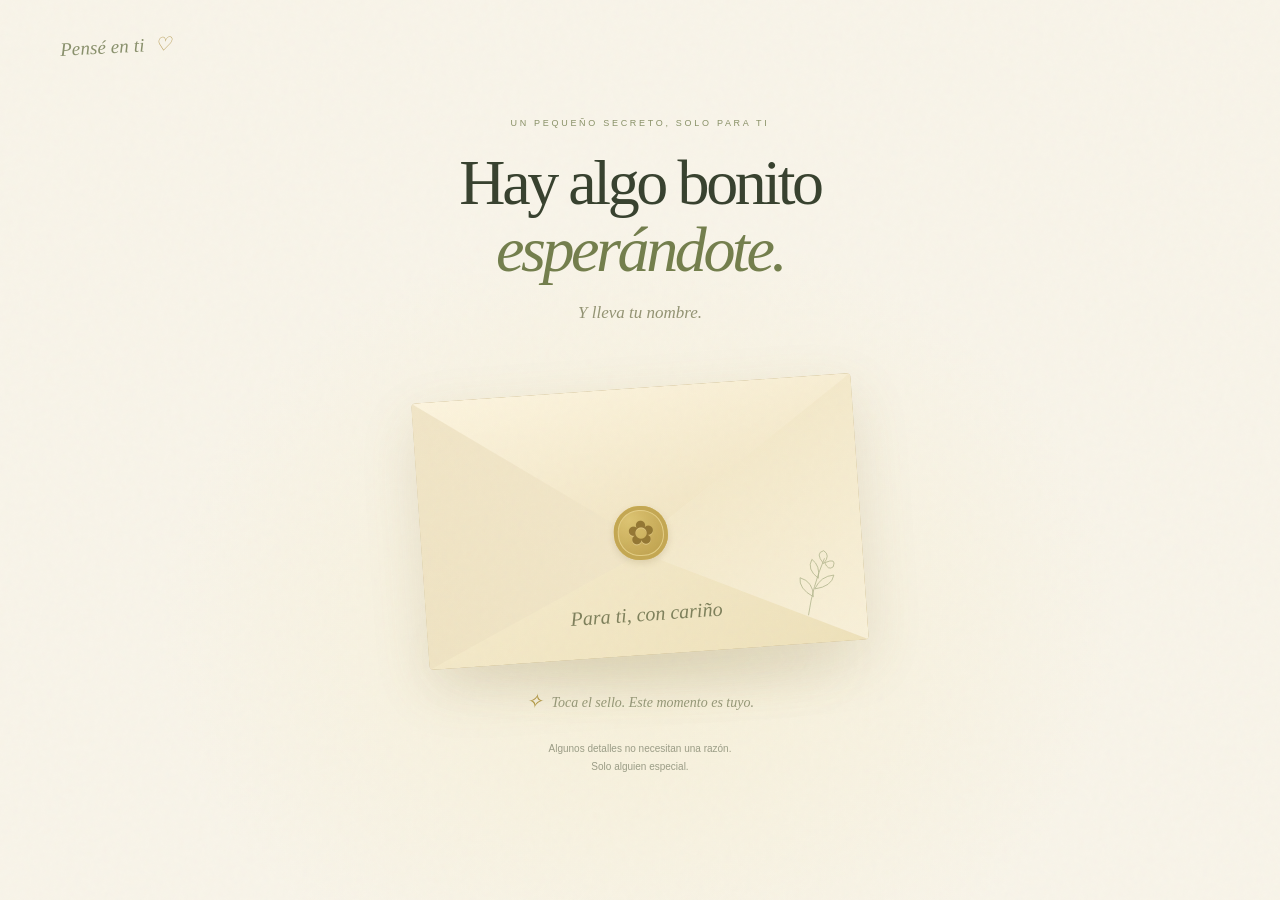
==== commit b10c6a1b: "Replace gift branding with a personal handwritten note" ====
--- a/regalo-ejemplo.html
+++ b/regalo-ejemplo.html
@@ -3,21 +3,21 @@
 <head>
 <meta charset="utf-8"><meta name="viewport" content="width=device-width,initial-scale=1"><meta name="theme-color" content="#f8f4e9">
 <meta name="description" content="Un ramo de flores amarillas que guarda palabras para ti.">
-<title>Un jardín solo para ti · florecer.</title>
+<title>Un jardín solo para ti</title>
 <style>:root{--paper:#f8f4e9;--ink:#37412e;--muted:#7c816a;--olive:#737e4c;--line:#dedfca;--gold:#d2ad4f;--serif:Georgia,'Times New Roman',serif}*{box-sizing:border-box}body{margin:0;color:var(--ink);background:var(--paper);font-family:'Segoe UI',Arial,sans-serif;-webkit-font-smoothing:antialiased;overflow-x:clip}button,input,textarea{font:inherit}button{cursor:pointer;color:inherit}button:focus-visible,canvas:focus-visible{outline:2px solid #a88324;outline-offset:6px}button{touch-action:manipulation}button:disabled{cursor:default}[hidden]{display:none!important}::selection{background:#f1d995}body::before{content:"";position:fixed;inset:0;opacity:.13;pointer-events:none;z-index:6;background-image:url("data:image/svg+xml,%3Csvg viewBox='0 0 180 180' xmlns='http://www.w3.org/2000/svg'%3E%3Cfilter id='n'%3E%3CfeTurbulence type='fractalNoise' baseFrequency='.72' numOctaves='3' stitchTiles='stitch'/%3E%3C/filter%3E%3Cpath fill='%23998e62' filter='url(%23n)' opacity='.2' d='M0 0h180v180H0z'/%3E%3C/svg%3E")}.brand-bar{height:92px;max-width:1400px;padding:0 60px;margin:auto;display:flex;justify-content:space-between;align-items:center;position:relative;z-index:8}.brand{font:29px var(--serif);letter-spacing:-1.1px}.brand>span{color:#c9a643;display:inline-block;font-size:30px;vertical-align:-3px;margin-right:5px}.brand-note{font-size:9px;color:#98997e;letter-spacing:2px}.eyebrow{font-size:9px;letter-spacing:2.7px;color:#899167;font-weight:500;margin:0 0 22px}h1{font:normal clamp(48px,5.7vw,77px)/1.04 var(--serif);letter-spacing:-3.4px;margin:0}h1 em{color:var(--olive);font-weight:400}button{transition:background .2s,transform .2s}.primary{border:1px solid #485739;border-radius:4px;background:#485739;color:#fffbed;padding:16px 24px;font-size:12px;display:inline-flex;align-items:center;justify-content:center;gap:28px;min-height:49px}.primary:hover{background:#5d6b45;transform:translateY(-2px)}.primary span{font-size:20px}.welcome{min-height:calc(100svh - 92px);text-align:center;padding:26px 24px 30px;display:flex;align-items:center;flex-direction:column;background:radial-gradient(ellipse at 50% 66%,#f2e5b050,transparent 53%)}.intro-copy{position:relative;z-index:2}.welcome h1{font-size:clamp(47px,5vw,67px)}.welcome-name{font:italic 17px var(--serif);color:#939373;margin:20px 0 0;overflow-wrap:anywhere}.envelope-scene{width:min(440px,84vw);height:292px;position:relative;perspective:1400px;margin-top:40px;flex:none}.envelope{border:0;padding:0;position:absolute;inset:25px 0 0;display:block;background:transparent;text-align:center;transform:rotate(-4deg);transition:transform .9s;isolation:isolate}.envelope:hover{transform:rotate(-2deg) translateY(-5px)}.envelope-back,.envelope-front,.envelope-fold-left,.envelope-fold-right,.envelope-flap{position:absolute;inset:0;border-radius:4px;display:block}.envelope-back{background:#d9c99f;border:1px solid #d5c59c;box-shadow:0 20px 55px #7d6e3626}.envelope-front{background:linear-gradient(145deg,#f8efd5,#eee1ba);clip-path:polygon(0 0,50% 53%,100% 0,100% 100%,0 100%);z-index:4}.envelope-fold-left{background:linear-gradient(45deg,#efe3c3,#f3e8cd);clip-path:polygon(0 0,55% 58%,0 100%);z-index:5}.envelope-fold-right{background:linear-gradient(145deg,#eee0b9,#f8f0d9);clip-path:polygon(100% 0,45% 58%,100% 100%);z-index:5}.envelope-flap{background:linear-gradient(170deg,#fcf4de,#e8d8ae);clip-path:polygon(0 0,100% 0,50% 57%);transform-origin:top;transition:transform 1s cubic-bezier(.4,0,.2,1),filter 1s;z-index:7;backface-visibility:visible;filter:drop-shadow(0 3px 1px #72653f24)}.wax-seal{position:absolute;left:calc(50% - 27px);top:calc(53% - 24px);width:54px;height:54px;border-radius:48% 50% 46% 48%;background:radial-gradient(circle at 30% 25%,#ddc472,#b89945);box-shadow:0 3px 7px #816f3c33,inset 0 0 0 4px #c4a752,inset 0 0 0 5px #e4ce85;display:grid;place-items:center;z-index:8;transition:opacity .35s,transform .6s}.wax-seal span{font-size:33px;color:#947733;text-shadow:0 1px #e0c883}.envelope-to{position:absolute;bottom:29px;left:30px;right:30px;font:italic 20px var(--serif);color:#7e805b;z-index:6;overflow-wrap:anywhere}.envelope-sprig{position:absolute;bottom:21px;right:24px;width:53px;transform:rotate(14deg);z-index:6;opacity:.55;pointer-events:none}.envelope-letter{position:absolute;top:12px;left:7%;width:86%;height:90%;background:#fffdf4;box-shadow:0 0 8px #66532f13;border:1px solid #e6debc;padding:28px 15px;display:flex;flex-direction:column;align-items:center;justify-content:center;z-index:2;transition:transform 1.1s .45s cubic-bezier(.3,.1,.2,1)}.letter-sprig{font-size:28px;color:#ccb457;margin-bottom:12px}.letter-teaser{font:italic 23px/1.3 var(--serif);color:#77834e}.letter-teaser-sign{font-size:10px;letter-spacing:.8px;color:#9c9a7d;margin-top:14px}.envelope-shadow{position:absolute;bottom:-20px;left:5%;width:90%;height:35px;background:#8b76452b;filter:blur(24px);border-radius:50%}.envelope-instruction{font:italic 14px var(--serif);color:#979a7a;margin-top:34px}.tiny-star{color:#b39842;font-size:20px;vertical-align:-1px;margin-right:5px}.welcome-foot{font-size:10px;line-height:1.8;color:#9b9d86;margin:27px 0 0}.envelope-scene.is-open .envelope{transform:rotate(0) translateY(24px);cursor:default}.envelope-scene.is-open .envelope-flap{transform:rotateX(180deg);filter:brightness(.97);z-index:1}.envelope-scene.is-open .wax-seal{opacity:0;transform:scale(1.4) rotate(25deg)}.envelope-scene.is-open .envelope-letter{transform:translateY(-125px)}.envelope-scene.is-open .envelope-to{opacity:.65}.reveal-button{margin-top:34px;animation:arrive .6s both}.welcome.leaving{animation:leave .7s both;pointer-events:none}.garden{max-width:1360px;padding:18px 60px 0;margin:auto;animation:arrive 1.2s both}.garden-heading{display:flex;align-items:flex-end;justify-content:space-between;gap:25px}.garden-heading h1{font-size:clamp(46px,4.4vw,64px)}.garden-heading .eyebrow{margin-bottom:17px}.garden-subtitle{font:italic 16px/1.7 var(--serif);color:#8e9376;max-width:250px;margin:0 35px 5px 0}.garden-layout{display:grid;grid-template-columns:1.2fr 1fr;align-items:center;gap:42px;margin-top:2px}.bouquet-panel{position:relative;min-width:0}.scene{position:relative;width:100%;height:590px;margin-top:-6px}.scene canvas{width:100%;height:100%;display:block;cursor:grab;touch-action:pan-y;position:relative;z-index:2}.scene canvas:active{cursor:grabbing}.scene-aura{position:absolute;inset:8% -10% 22%;background:radial-gradient(ellipse,#f1df9950,transparent 69%);pointer-events:none}.scene-spark{position:absolute;color:#c0ae66;pointer-events:none;font-size:23px}.spark-a{left:4%;top:28%}.spark-b{right:4%;top:65%;font-size:17px}.scene-controls{display:flex;justify-content:center;align-items:center;gap:14px;position:relative;z-index:3;margin-top:-24px}.scene-controls button{background:#f9f7ed;border:1px solid #dcdfcc;border-radius:50%;width:36px;height:36px;font:19px var(--serif)}.scene-controls button:hover{background:#eee8cf}.scene-controls span{font-size:10px;letter-spacing:.3px;color:#7b8566}.flower-picker{display:flex;justify-content:center;gap:8px;margin:22px 0 0;flex-wrap:wrap}.flower-choice{width:34px;height:34px;background:transparent;border:1px solid #d7daca;border-radius:50%;font:italic 13px var(--serif);position:relative}.flower-choice:hover,.flower-choice.selected{background:#e5d690;border-color:#bda24c;color:#4d5533;transform:translateY(-3px)}.flower-choice.found::after{content:"";position:absolute;bottom:-6px;left:calc(50% - 2px);width:4px;height:4px;background:#95a26b;border-radius:50%}.picker-caption{text-align:center;color:#92977d;font-size:10px;margin:17px 0 0;min-height:14px}.message-column{max-width:475px;padding-top:16px;position:relative}.message-card{background:#fffdf5;border:1px solid #e3dfc9;border-radius:2px;padding:37px 36px 27px;box-shadow:0 16px 45px #7b704b09;position:relative;transform:rotate(1deg);min-height:360px}.message-card::before{content:"";position:absolute;width:82px;height:23px;left:calc(50% - 41px);top:-12px;transform:rotate(-5deg);background:#e8dca48a}.message-card.changing{animation:card-in .5s}.card-corner{position:absolute;right:22px;top:21px;color:#c8b96b;font-size:23px}.card-category{font-size:8px;letter-spacing:1.8px;color:#9b9c79;margin:0 23px 22px 0}.message-card h2{font:normal 35px/1.15 var(--serif);letter-spacing:-1.2px;margin:0 0 24px;color:#657347;overflow-wrap:anywhere}.card-message{font:16px/1.85 var(--serif);color:#74785f;white-space:pre-wrap;overflow-wrap:anywhere;margin:0}.card-signature{font:italic 21px var(--serif);color:#89935d;margin:23px 0 0;overflow-wrap:anywhere}.card-bottom{display:flex;align-items:center;gap:11px;border-top:1px solid #e8e6d5;padding-top:17px;margin-top:24px;font-size:9px;letter-spacing:.3px;color:#999c81}.mini-flower{font-size:24px;color:#c4a952}.letter-link{border:0;border-bottom:1px solid #c4c9b0;background:transparent;color:#859071;padding:5px 0;font-size:10px;margin-top:22px}.completion{display:flex;gap:14px;align-items:center;margin-top:23px;color:#8c956d;animation:arrive .6s}.completion>span{font:36px var(--serif);color:#c4ac65}.completion p{font:italic 16px/1.5 var(--serif);margin:0}.completion strong{font-weight:400}.garden-footer{margin-top:40px;border-top:1px solid var(--line);padding:24px 0;display:flex;justify-content:space-between;gap:18px;font-size:10px;color:#92977c}.garden-footer button{padding:0;border:0;background:transparent;font-size:10px;color:#808c69}.scene-fallback{position:absolute;inset:0;display:flex;align-items:center;justify-content:center;flex-direction:column;text-align:center;color:#859066;gap:20px;font:italic 19px/1.6 var(--serif)}.scene-fallback>span{font-size:65px;letter-spacing:-15px}.petal-layer{position:fixed;inset:0;pointer-events:none;z-index:20;overflow:hidden}.falling-petal{position:absolute;left:var(--x);top:-30px;width:var(--s);height:calc(var(--s)*1.7);background:var(--color);border-radius:65% 15% 60% 20%;animation:fall var(--t) var(--delay) linear both}.no-js{background:#efe0a5;padding:20px;text-align:center}
 @keyframes arrive{from{opacity:0;transform:translateY(18px)}to{opacity:1;transform:translateY(0)}}@keyframes leave{to{opacity:0;transform:translateY(-25px)}}@keyframes card-in{from{opacity:.4;transform:rotate(-1deg) translateY(8px)}to{opacity:1;transform:rotate(1deg)}}@keyframes fall{0%{opacity:0;transform:translate(0,-30px) rotate(0)}10%{opacity:.8}90%{opacity:.7}100%{opacity:0;transform:translate(var(--dx),110vh) rotate(630deg)}}
 @media(min-width:1500px){.garden{padding-top:36px}.scene{height:660px}.welcome{padding-top:55px}.envelope-scene{margin-top:55px}}
 @media(max-width:1000px){.brand-bar{padding:0 32px}.garden{padding:20px 32px 0}.garden-layout{gap:20px;grid-template-columns:1.1fr 1fr}.message-card{padding:31px 25px 24px}.scene{height:540px}.garden-subtitle{margin-right:0}.message-card h2{font-size:31px}.scene-controls{gap:8px}.scene-controls span{font-size:9px}}
 @media(max-width:760px){.brand-bar{height:78px;padding:0 24px}.brand{font-size:26px}.brand-note{font-size:7px;letter-spacing:1.5px;max-width:100px;text-align:right;line-height:1.8}.welcome{padding:31px 20px 26px;min-height:calc(100svh - 78px)}.welcome h1{font-size:53px;letter-spacing:-2.7px}.welcome .eyebrow{font-size:8px;letter-spacing:1.7px}.welcome-name{font-size:16px}.envelope-scene{margin-top:44px;height:240px;width:min(380px,86vw)}.envelope-letter{padding:15px 12px}.letter-teaser{font-size:21px}.envelope-to{font-size:17px;bottom:24px}.envelope-sprig{width:42px;right:16px}.envelope-scene.is-open .envelope-letter{transform:translateY(-105px)}.welcome-foot{font-size:9px}.envelope-instruction{font-size:12px}.garden{padding:16px 21px 0}.garden-heading{display:block;text-align:center}.garden-heading h1{font-size:49px;letter-spacing:-2.5px}.garden-heading .eyebrow{font-size:8px;letter-spacing:2px;margin-bottom:16px}.garden-subtitle{font-size:13px;line-height:1.7;max-width:none;margin:17px 0 0}.garden-layout{display:flex;flex-direction:column;gap:31px}.bouquet-panel{width:100%;max-width:560px}.scene{height:500px;margin-top:-7px}.scene-controls{margin-top:-25px;gap:10px}.scene-controls span{font-size:9px}.scene-controls button{width:34px;height:34px}.flower-picker{gap:7px;margin-top:18px}.flower-choice{width:32px;height:32px}.picker-caption{font-size:9px}.message-column{padding-top:0;width:100%;max-width:500px}.message-card{min-height:0;padding:33px 27px 25px}.message-card h2{font-size:32px}.card-message{font-size:16px;line-height:1.8}.card-category{font-size:8px}.letter-link{font-size:11px}.garden-footer{margin-top:35px;flex-direction:column;align-items:center;font-size:9px;line-height:1.7;text-align:center;gap:14px}.garden-footer button{font-size:10px}.envelope-scene{flex-shrink:0}}
 @media(max-width:380px){.welcome h1{font-size:45px}.envelope-scene{height:215px}.envelope-to{font-size:15px}.letter-teaser{font-size:18px}.scene{height:440px}.scene-controls{gap:6px}.scene-controls span{font-size:8px}.flower-picker{gap:5px}.flower-choice{width:29px;height:29px}.message-card{padding:31px 23px 24px}.brand-note{max-width:85px}}
-.eyebrow{overflow-wrap:anywhere}.brand-bar,.garden,.welcome{overflow-x:clip}.welcome-name{transition:opacity .35s}.welcome:has(.envelope-scene.is-open) .welcome-name{opacity:0}
-@media(max-width:760px){.garden-heading h1{font-size:clamp(34px,9.5vw,49px)}.welcome h1{font-size:clamp(44px,12vw,53px)}}
+.personal-note{font:italic 19px 'Segoe Print','Bradley Hand',Georgia,serif;color:#89906c;display:inline-block;transform:rotate(-3deg);letter-spacing:.1px}.personal-note span{color:#b59b55;margin-left:5px}.eyebrow{overflow-wrap:anywhere}.brand-bar,.garden,.welcome{overflow-x:clip}.welcome-name{transition:opacity .35s}.welcome:has(.envelope-scene.is-open) .welcome-name{opacity:0}
+@media(max-width:760px){.personal-note{font-size:16px}.garden-heading h1{font-size:clamp(34px,9.5vw,49px)}.welcome h1{font-size:clamp(44px,12vw,53px)}}
 @media(prefers-reduced-motion:reduce){*,*::before,*::after{animation-duration:.01ms!important;animation-delay:0ms!important;transition-duration:.01ms!important;transition-delay:0ms!important;scroll-behavior:auto!important}.falling-petal{display:none}}
 </style>
 </head>
 <body>
 <noscript><p class="no-js">Este regalo necesita JavaScript para abrir su carta y sus flores. Ábrelo en tu navegador.</p></noscript>
-<header class="brand-bar"><span class="brand"><span aria-hidden="true">✳</span> florecer.</span><span class="brand-note">HECHO PARA HACERTE SONREÍR</span></header>
+<header class="brand-bar"><span class="personal-note">Pensé en ti <span aria-hidden="true">♡</span></span></header>
 <main>
   <section id="welcome" class="welcome" aria-labelledby="welcomeTitle">
     <div class="intro-copy"><p class="eyebrow">UN PEQUEÑO SECRETO, SOLO PARA TI</p><h1 id="welcomeTitle">Hay algo bonito<br><em>esperándote.</em></h1><p id="welcomeName" class="welcome-name">Y lleva tu nombre.</p></div>
@@ -97,7 +97,7 @@
   const icons=['✺','❀','♧','❀','✺','♧','❀','✿'];
   let opened=false,selected=-1,sceneReady=false,sceneActive=false,model=null,raf=0;
   const found=new Set();
-  document.title=`${config.name?'Flores para '+config.name:'Un jardín solo para ti'} · florecer.`;
+  document.title=config.name?'Flores para '+config.name:'Un jardín solo para ti';
   $('welcomeName').textContent=config.name?`Para ${config.name}, con todo mi cariño.`:'Y lleva tu nombre.';
   $('envelopeTo').textContent=config.name?`Para ${config.name}`:'Para ti, con cariño';
   $('gardenFor').textContent=config.name?`ESTE JARDÍN ES PARA TI, ${config.name}`:'UN JARDÍN SOLO PARA TI';
